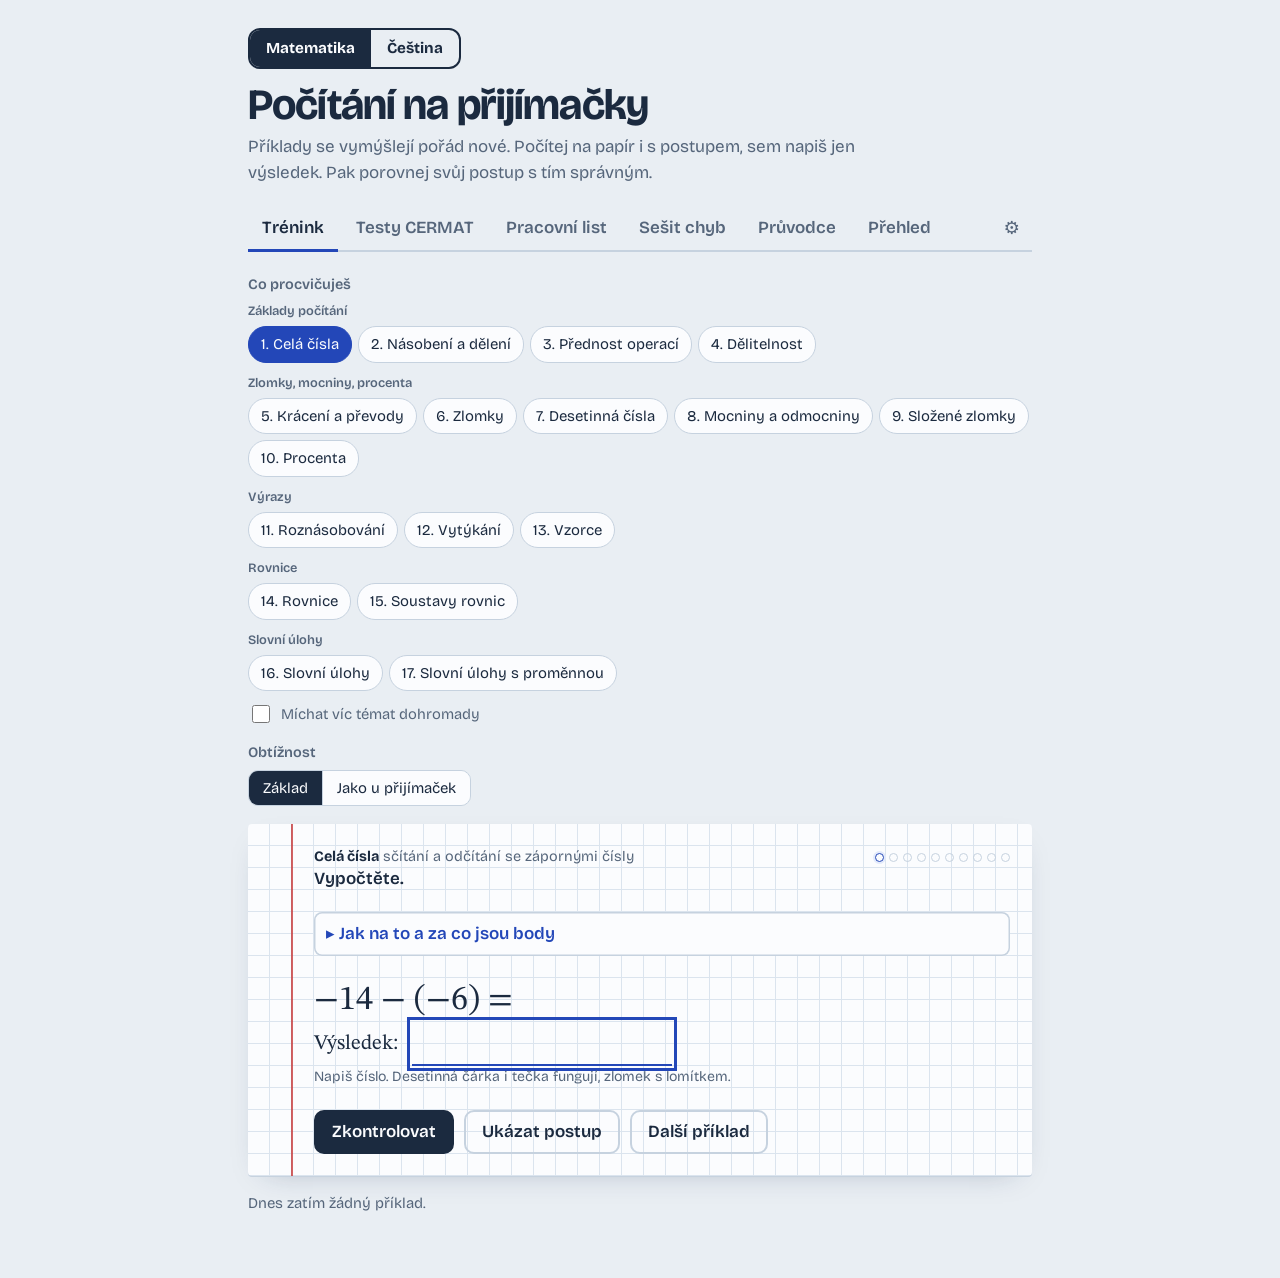
==== app/src/main/assets/index.html @ 53a1b1db "Plynulá čeština a zvětšení obrázků v testech (v1.17) - Textura papíru se kreslí jednou do canvasu (b" ====
<!DOCTYPE html>
<html lang="cs">
<head>
<meta charset="utf-8">
<meta name="viewport" content="width=device-width, initial-scale=1, viewport-fit=cover">
<title>Počítání na přijímačky</title>
<link rel="preconnect" href="https://fonts.googleapis.com">
<link rel="preconnect" href="https://fonts.gstatic.com" crossorigin>
<link href="https://fonts.googleapis.com/css2?family=Bricolage+Grotesque:opsz,wght@12..96,400..700&family=STIX+Two+Text:ital,wght@0,400..600;1,400..600&display=swap" rel="stylesheet">
<style>
:root{
  --surface:#E9EEF3; --paper:#FBFCFE; --grid:#DBE4EE; --ink:#1B2A3F; --muted:#56667B;
  --pen:#2347B8; --pen-soft:#E3EAFB; --red:#C42F2F; --red-soft:#FBE7E5; --green:#1F7A4A; --green-soft:#E1F3E8; --line:#C6D2DF; --hl:#FFE27A;
  --ui:"Bricolage Grotesque",system-ui,-apple-system,"Segoe UI",sans-serif;
  --math:"STIX Two Text","Cambria Math",Cambria,"Times New Roman",serif;
  color-scheme:light;
  box-sizing:border-box; padding-top:env(safe-area-inset-top,0px); padding-bottom:env(safe-area-inset-bottom,0px);
}
@media (prefers-color-scheme:dark){:root:not([data-theme="light"]){
  --surface:#0F151E; --paper:#162030; --grid:#21304A; --ink:#E4EAF3; --muted:#9AA9BC;
  --pen:#93B2FF; --pen-soft:#22345C; --red:#FF8077; --red-soft:#3A2024; --green:#62D297; --green-soft:#17352A; --line:#2D3D57; --hl:#6B5410; color-scheme:dark;}}
:root[data-theme="dark"]{
  --surface:#0F151E; --paper:#162030; --grid:#21304A; --ink:#E4EAF3; --muted:#9AA9BC;
  --pen:#93B2FF; --pen-soft:#22345C; --red:#FF8077; --red-soft:#3A2024; --green:#62D297; --green-soft:#17352A; --line:#2D3D57; --hl:#6B5410; color-scheme:dark;}
*,*::before,*::after{box-sizing:inherit}
html{scroll-padding-top:env(safe-area-inset-top,0px)}
body{margin:0;background:var(--surface);color:var(--ink);font-family:var(--ui);font-size:17px;line-height:1.5}
.wrap{max-width:820px;margin:0 auto;padding:28px 18px 64px}
h1{font-size:clamp(1.9rem,5vw,2.7rem);line-height:1.05;margin:0 0 6px;font-weight:700;letter-spacing:-.02em;font-variation-settings:"opsz" 96}
.lede{margin:0 0 22px;color:var(--muted);max-width:60ch}
nav.tabs{display:flex;gap:4px;flex-wrap:wrap;border-bottom:2px solid var(--line);margin-bottom:22px}
nav.tabs a{padding:8px 14px;text-decoration:none;color:var(--muted);font-weight:600;border-bottom:3px solid transparent;margin-bottom:-2px}
nav.tabs a[aria-current="page"]{color:var(--ink);border-bottom-color:var(--pen)}
nav.tabs a .badge{display:inline-block;min-width:1.4em;padding:0 .35em;margin-left:4px;border-radius:9px;background:var(--red);color:var(--paper);font-size:.78em;text-align:center}
.view[hidden]{display:none}
.lbl{display:block;font-size:.9rem;color:var(--muted);margin:0 0 6px;font-weight:600}
.chips{display:flex;flex-wrap:wrap;gap:6px;margin-bottom:14px}
.chip{font:inherit;font-size:.93rem;padding:6px 12px;border-radius:18px;border:1.5px solid var(--line);background:var(--paper);color:var(--ink);cursor:pointer}
.chip[aria-pressed="true"]{background:var(--pen);border-color:var(--pen);color:var(--paper)}
.seg{display:inline-flex;border:1.5px solid var(--line);border-radius:10px;overflow:hidden;margin-bottom:18px}
.seg button{font:inherit;font-size:.93rem;padding:6px 14px;border:0;background:var(--paper);color:var(--ink);cursor:pointer}
.seg button+button{border-left:1.5px solid var(--line)}
.seg button[aria-pressed="true"]{background:var(--ink);color:var(--paper)}
button:focus-visible,a:focus-visible,input:focus-visible,select:focus-visible{outline:3px solid var(--pen);outline-offset:2px}
nav.tabs .tab-btn{margin-left:auto;padding:8px 12px;border:0;background:none;font:inherit;font-weight:600;font-size:1.15rem;line-height:1;color:var(--muted);cursor:pointer}
nav.tabs .tab-btn:hover,nav.tabs .tab-btn[aria-expanded="true"]{color:var(--ink)}
dialog{border:2px solid var(--line);border-radius:14px;background:var(--paper);color:var(--ink);padding:22px;width:min(92vw,30rem);max-height:min(86vh,44rem);overflow:auto;box-shadow:0 24px 70px -24px rgba(10,25,50,.5)}
dialog::backdrop{background:rgba(8,18,38,.5)}
dialog h2{margin:0 0 10px;font-size:1.3rem}
dialog input{display:block;width:100%;font:inherit;padding:9px 11px;border-radius:9px;border:1.5px solid var(--line);background:var(--paper);color:var(--ink)}

/* the sheet */
.sheet{position:relative;background-color:var(--paper);
  background-image:linear-gradient(var(--grid) 1px,transparent 1px),linear-gradient(90deg,var(--grid) 1px,transparent 1px);
  background-size:22px 22px;background-position:-1px -1px;
  border-radius:4px 4px 4px 4px;box-shadow:0 1px 0 var(--line),0 10px 30px -18px rgba(20,40,80,.35);
  padding:22px 22px 24px 64px}
.sheet::before{content:"";position:absolute;top:0;bottom:0;left:44px;width:2px;background:var(--red);opacity:.75}
.sheet-head{display:flex;justify-content:space-between;gap:10px;flex-wrap:wrap;font-size:.9rem;color:var(--muted);margin-bottom:10px}
.sheet-head b{color:var(--ink)}
.task{margin:0 0 14px;font-weight:600}
.prompt{font-family:var(--math);font-size:clamp(1.55rem,4.6vw,2.15rem);line-height:1.6;margin:0 0 20px;overflow-x:auto;padding:4px 0}
.prompt .txt{font-family:var(--ui);font-size:1.15rem;line-height:1.5;display:block;max-width:56ch}
.prompt .sys,.step .sys{display:inline-block;border-left:2px solid currentColor;padding-left:12px;line-height:1.7}
i{font-style:italic;font-family:var(--math)}
.fr{display:inline-flex;flex-direction:column;vertical-align:middle;text-align:center;margin:0 .1em;font-size:.86em;line-height:1.15}
.fr>span:first-child{border-bottom:1.5px solid currentColor;padding:0 .18em .06em}
.fr>span:last-child{padding:.06em .18em 0}
.fr.big{font-size:1em}.fr.big>span{padding:.15em .3em}
.fr .fr{font-size:.88em}
.ov{border-top:1.5px solid currentColor;padding:0 .08em;margin-left:.04em}
.answer{display:flex;flex-wrap:wrap;align-items:center;gap:10px 14px;margin-bottom:6px}
.answer label{font-family:var(--math);font-size:1.3rem}
.answer input{font-family:var(--math);font-size:1.4rem;color:var(--pen);background:transparent;border:0;border-bottom:2px solid var(--pen);padding:4px 4px;width:min(260px,100%);border-radius:0}
.answer input.short{width:120px}
.btn{font:inherit;font-weight:600;padding:9px 16px;border-radius:10px;border:2px solid var(--ink);background:var(--ink);color:var(--paper);cursor:pointer}
.btn.ghost{background:transparent;color:var(--ink);border-color:var(--line)}
.btn:disabled{opacity:.45;cursor:default}
.ins{display:inline-flex;gap:4px}
.ins button{font-family:var(--math);font-size:1.05rem;min-width:36px;padding:4px 8px;border-radius:8px;border:1.5px solid var(--line);background:var(--paper);color:var(--ink);cursor:pointer}
.hint{font-size:.88rem;color:var(--muted);margin:4px 0 12px}
.fb{min-height:1.6em;margin:6px 0 12px;font-weight:600}
.fb.ok{color:var(--green)}.fb.bad{color:var(--red)}.fb.neutral{color:var(--muted)}
.actions{display:flex;gap:10px;flex-wrap:wrap}
.steps{margin:18px 0 0;padding:16px 18px;background:var(--paper);border:1.5px solid var(--line);border-radius:6px}
.steps h3{margin:0 0 10px;font-size:1rem}
.stp{list-style:none;counter-reset:st;margin:0;padding:0}
.stp li{position:relative;padding-left:1.9em;margin:0 0 12px;font-family:var(--ui)}
.stp li:not(.h){counter-increment:st}
.stp li:not(.h)::before{content:counter(st) ".";position:absolute;left:0;top:0;font-weight:700;color:var(--muted)}
.stp li.h{padding-left:0;margin-top:16px;font-weight:700;color:var(--pen)}
.stp li.h:first-child{margin-top:0}
.say{display:block;font-size:.97rem;line-height:1.5;max-width:64ch}
.m{display:block;font-family:var(--math);font-size:1.16rem;line-height:2;overflow-x:auto;margin-top:2px}
.sep{font-family:var(--ui);font-size:.8em;color:var(--muted);margin:0 .7em}
.steps .result{margin:12px 0 0;font-family:var(--math);font-size:1.15rem}
.steps .result b{color:var(--red);font-family:var(--ui)}
.session{margin:16px 0 0;color:var(--muted);font-size:.93rem}

/* worksheet */
.ws-controls{display:flex;flex-wrap:wrap;gap:12px 20px;align-items:end;margin-bottom:18px}
.ws-controls select{font:inherit;padding:6px 10px;border-radius:8px;border:1.5px solid var(--line);background:var(--paper);color:var(--ink)}
.worksheet{background:var(--paper);color:var(--ink);padding:26px 28px;border-radius:4px;box-shadow:0 1px 0 var(--line)}
.worksheet h2{margin:0 0 4px;font-size:1.4rem}
.worksheet .meta{color:var(--muted);margin:0 0 18px;font-size:.92rem}
.ws-item{padding:10px 0 0;break-inside:avoid}
.ws-item .q{display:flex;gap:10px;align-items:baseline}
.ws-item .n{font-weight:700;min-width:1.6em}
.ws-item .p{font-family:var(--math);font-size:1.35rem;line-height:1.6}
.ws-item .p .txt{font-family:var(--ui);font-size:1.02rem}
.ws-item .t{font-size:.85rem;color:var(--muted)}
.ws-space{height:150px;margin:6px 0 4px 2.2em;background-image:linear-gradient(var(--grid) 1px,transparent 1px),linear-gradient(90deg,var(--grid) 1px,transparent 1px);background-size:18px 18px;border:1px solid var(--grid)}
.solutions{margin-top:30px;border-top:2px dashed var(--line);padding-top:18px}
.solutions .stp{margin:6px 0 0 2.2em}
.solutions .say{font-size:.9rem}.solutions .m{font-size:1.05rem}

/* mistakes + stats */
.mlist{display:grid;gap:12px}
.mitem{background:var(--paper);border:1.5px solid var(--line);border-left:4px solid var(--red);border-radius:6px;padding:12px 14px;display:flex;justify-content:space-between;gap:12px;align-items:center;flex-wrap:wrap}
.mitem .p{font-family:var(--math);font-size:1.25rem;overflow-x:auto}
.mitem .p .txt{font-family:var(--ui);font-size:1rem}
.mitem small{display:block;color:var(--muted);font-size:.84rem}
.empty{background:var(--paper);border:1.5px dashed var(--line);border-radius:6px;padding:22px;color:var(--muted)}
table.stats{width:100%;border-collapse:collapse;background:var(--paper);border-radius:6px;overflow:hidden}
table.stats th,table.stats td{padding:9px 12px;text-align:left;border-bottom:1px solid var(--line);font-size:.95rem}
table.stats th{color:var(--muted);font-weight:600}
.bar{height:8px;background:var(--grid);border-radius:4px;min-width:80px;position:relative;overflow:hidden}
.bar span{position:absolute;inset:0 auto 0 0;background:var(--pen)}
table.stats tr.grp td{font-weight:700;color:var(--pen);padding-top:14px;font-size:.88rem}
table.stats td small{display:block;color:var(--muted);font-size:.8rem;font-weight:400}
.chips .grp{flex-basis:100%;font-size:.8rem;font-weight:600;color:var(--muted);margin-top:4px}
.chips .grp:first-child{margin-top:0}
/* zvýraznění: pravidlo (zvýrazňovač), nové (modře), pozor (červeně); vždy i tučně kvůli tisku */
.hk{font-weight:700;background:linear-gradient(transparent 55%,var(--hl) 55%);padding:0 .08em;-webkit-box-decoration-break:clone;box-decoration-break:clone}
.hn{font-weight:700;color:var(--pen)}
.hx{font-weight:700;color:var(--red)}
@media print{.hk{background:none;text-decoration:underline}}
nav.tabs a .badge[hidden]{display:none}
/* slovní úlohy: možnosti A–E, výběr písmene, podtržení přehlédnuté fráze po chybě */
.prompt .opts{display:block;margin-top:var(--g,22px)}
.prompt .opts>span{display:block}
.mclbl{font-family:var(--math);font-size:1.3rem}
.mcbox{display:inline-flex;gap:8px;flex-wrap:wrap}
.mcbtn{font:inherit;font-weight:700;min-width:44px;height:44px;border-radius:10px;border:2px solid var(--line);background:var(--paper);color:var(--ink);cursor:pointer}
.mcbtn[aria-pressed="true"]{background:var(--pen);border-color:var(--pen);color:var(--paper)}
.sheet>.answer.rows{display:grid;grid-template-columns:auto 1fr;gap:0 12px;align-items:center}
.sheet>.answer.rows input{width:100%}
mark.pod{background:linear-gradient(transparent 55%,var(--hl) 55%);color:inherit;text-decoration:underline;text-decoration-color:var(--red);text-decoration-thickness:2px;text-underline-offset:3px}
/* po správné odpovědi: tlačítko Další příklad zezelená a jemně pulzuje */
.btn.go{background:var(--green);border-color:var(--green);color:var(--paper);animation:go-pulse 1.8s ease-in-out infinite}
@keyframes go-pulse{0%,100%{box-shadow:0 0 0 0 color-mix(in srgb,var(--green) 55%,transparent)}50%{box-shadow:0 0 0 9px color-mix(in srgb,var(--green) 0%,transparent)}}
@media (prefers-reduced-motion:reduce){.btn.go{animation:none}}
/* jemné odměny (bez sérií dní a bodů): učitelská fajfka na okraji, zelená odpověď,
   postup odkrývaný krok za krokem, razítko po sérii, puntíky série, fajfka u zvládnutého tématu */
.tick{position:absolute;left:5px;width:34px;height:32px;color:var(--red);pointer-events:none}
.tick svg{width:100%;height:100%;display:block;overflow:visible}
.tick path{fill:none;stroke:currentColor;stroke-width:3.4;stroke-linecap:round;stroke-linejoin:round;stroke-dasharray:44;stroke-dashoffset:0}
@media (max-width:560px){.tick{left:-2px;width:24px;height:23px}}
.answer input{transition:border-color .3s,color .3s}
.answer.ok input{border-bottom-color:var(--green);color:var(--green)}
.dots{display:inline-flex;gap:5px;align-items:center;vertical-align:middle}
.dots span{width:9px;height:9px;border-radius:50%;border:1.5px solid var(--line);box-sizing:border-box}
.dots span.d{background:var(--pen);border-color:var(--pen)}
.dots span.c{border-color:var(--pen);box-shadow:0 0 0 2px var(--pen-soft)}
.stamp{display:inline-block;vertical-align:middle;margin-left:14px;padding:2px 12px;font-family:var(--ui);border:3px solid currentColor;border-radius:8px;font-weight:800;letter-spacing:.06em;text-transform:uppercase;font-size:1.05rem;line-height:1.6;color:var(--pen);transform:rotate(-8deg);opacity:.85;pointer-events:none}
.stamp.s1{color:var(--green)}
.mast{color:var(--green);font-weight:800}
.chip[aria-pressed="true"] .mast{color:inherit}
@media (prefers-reduced-motion:no-preference){
  .tick.draw path{animation:tickDraw .45s ease-out both}
  @keyframes tickDraw{from{stroke-dashoffset:44}to{stroke-dashoffset:0}}
  .answer.nudge{animation:nudge .35s ease-in-out}
  @keyframes nudge{0%,100%{transform:none}25%{transform:translateX(-4px)}50%{transform:translateX(4px)}75%{transform:translateX(-2px)}}
  .steps.rev .stp>li,.steps.rev .result{animation:stepIn .32s ease-out both}
  @keyframes stepIn{from{opacity:0;transform:translateY(4px)}to{opacity:1;transform:none}}
  .stamp{animation:stampIn .45s .15s ease-out both}
  @keyframes stampIn{0%{opacity:0;transform:scale(1.8) rotate(-8deg)}70%{opacity:.9;transform:scale(.95) rotate(-8deg)}100%{opacity:.85;transform:scale(1) rotate(-8deg)}}
}
@media print{.tick,.stamp{animation:none}}
@media print{.btn.go{animation:none}}
.note{color:var(--muted);font-size:.92rem;max-width:62ch}
details.guide{margin:-4px 0 14px;background:var(--paper);border:1.5px solid var(--line);border-radius:8px}
details.guide>summary{cursor:pointer;padding:8px 12px;font-weight:600;color:var(--pen);list-style:none}
details.guide>summary::-webkit-details-marker{display:none}
details.guide>summary::before{content:"▸ ";}
details.guide[open]>summary::before{content:"▾ ";}
.gbody{padding:2px 14px 12px;font-size:.95rem;line-height:1.5}
.gbody h4{margin:12px 0 4px;font-size:.95rem}
.gbody ol,.gbody ul{margin:0;padding-left:1.3em}.gbody li{margin:2px 0}
.gbody .trap,.fbtip{background:var(--red-soft);border-left:3px solid var(--red);padding:8px 10px;border-radius:4px;margin:8px 0 4px}
.fbtip{font-weight:400;color:var(--ink);font-size:.93rem}
.pts{display:grid;gap:6px}
.pt{border-radius:6px;padding:6px 10px}.pt ul{margin:2px 0 0}
.pt.ok{background:var(--green-soft)}.pt.mid{background:var(--pen-soft)}.pt.bad{background:var(--red-soft)}
.glist details{background:var(--paper);border:1.5px solid var(--line);border-radius:8px;margin-bottom:8px}
.glist summary{cursor:pointer;padding:10px 14px;font-weight:700}
.gen{background:var(--paper);border:1.5px solid var(--pen);border-radius:8px;padding:12px 16px;margin-bottom:14px}
.gen h3{margin:0 0 6px;font-size:1.05rem}.gen ul{margin:0;padding-left:1.2em}.gen li{margin:3px 0}
.ws-trap{margin:4px 0 0 2.2em;font-size:.88rem;color:var(--muted)}
.mixl{display:inline-flex;align-items:center;gap:8px;font-size:.92rem;color:var(--muted);margin:-4px 0 16px;cursor:pointer}
.mixl input{width:18px;height:18px;accent-color:var(--pen)}
.ask{margin-top:14px;padding:16px 18px;background:var(--paper);border:1.5px solid var(--pen);border-radius:6px}
.ask h3{margin:0 0 10px;font-size:1rem}
.quick{display:flex;flex-wrap:wrap;gap:6px;margin-bottom:10px}
.askrow{display:flex;gap:10px;align-items:flex-end}
.askrow textarea{flex:1;font:inherit;padding:8px 10px;border-radius:8px;border:1.5px solid var(--line);background:var(--paper);color:var(--ink);resize:vertical}
.thread{display:grid;gap:8px;margin-bottom:10px}
.msg{padding:9px 12px;border-radius:8px;line-height:1.55;max-width:64ch}
.msg.me{background:var(--pen-soft);justify-self:end}
.msg.ai{background:var(--surface)}
.msg.err{background:var(--red-soft);color:var(--red)}
.summary{text-align:left}
.summary h2{margin:0 0 6px;font-size:1.6rem}
.summary .big{font-family:var(--math);font-size:3rem;line-height:1.1;margin:8px 0 4px;color:var(--pen)}
@media (max-width:560px){
  .wrap{padding:14px 12px 40px}
  h1{font-size:1.45rem;letter-spacing:-.01em}
  .lede{font-size:.92rem;margin:0 0 14px}
  nav.tabs{margin-bottom:14px}nav.tabs a{padding:6px 10px}nav.tabs .tab-btn{padding:6px 10px;font-size:1.05rem}
  .chips{gap:5px;margin-bottom:10px}.chip{padding:4px 10px;font-size:.87rem}
  .mixl{margin:-2px 0 12px;font-size:.88rem}.mixl input{width:16px;height:16px}
  .lbl{font-size:.84rem}
  .seg{margin-bottom:12px}.seg button{padding:5px 10px;font-size:.9rem}
  .sheet{padding:16px 12px 18px 34px}.sheet::before{left:22px}
  .sheet-head{font-size:.82rem}
  .task{margin-bottom:10px}
  .prompt{font-size:clamp(1.3rem,5.5vw,1.7rem);margin-bottom:14px}
  .answer{gap:8px 10px;margin-bottom:4px}.answer input{font-size:1.25rem}.answer input.short{width:104px}
  .hint{font-size:.82rem;margin:2px 0 10px}
  .fb{margin:4px 0 10px}
  .btn{padding:8px 13px}
  .actions{gap:8px}
  .steps{margin:12px 0 0;padding:12px}.stp li{margin-bottom:8px}
  .ask{margin-top:10px;padding:10px 12px}
  .ask h3{margin:0 0 6px;font-size:.95rem}
  .quick{gap:5px;margin-bottom:8px}.quick .chip{padding:4px 10px;font-size:.84rem}
  .askrow{gap:8px}.askrow textarea{padding:7px 9px}
  .thread{gap:6px;margin-bottom:8px}
  .msg{padding:8px 10px;font-size:.95rem;max-width:none}.msg.me{max-width:92%}
  .session{margin:12px 0 0;font-size:.88rem}
  table.stats th,table.stats td{padding:6px 8px;font-size:.86rem}
  .bar{min-width:44px}
  .worksheet{padding:18px}
}
@media (max-width:400px){
  table.stats th,table.stats td{padding:5px 6px;font-size:.8rem}
  .bar{min-width:36px}
}
/* zarovnání na čtverečky: řádky textu jsou násobky --g, mezery pod bloky dorovná gridSnap() */
.sheet{--g:22px;line-height:var(--g);padding:var(--g) var(--g) var(--g) calc(3 * var(--g))}
.sheet::before{left:calc(2 * var(--g) - 1px)}
.sheet>*{margin-top:0}
.sheet>.sheet-head{line-height:var(--g);margin-bottom:0}
.sheet>.task{line-height:var(--g);margin-bottom:11px}
.sheet>details.guide{margin:0 0 11px;border:0;box-shadow:inset 0 0 0 1.5px var(--line);line-height:1.5}
.sheet>details.guide>summary{padding:11px 12px;line-height:var(--g)}
.sheet>.prompt{line-height:calc(2 * var(--g));padding:0;margin-bottom:0}
.sheet>.prompt .txt{line-height:var(--g)}
.sheet>.prompt .sys{line-height:calc(2 * var(--g))}
.sheet>.answer{gap:0 14px;margin-bottom:0;min-height:calc(2 * var(--g))}
.sheet>.answer label{line-height:calc(2 * var(--g))}
.sheet>.answer input{height:calc(2 * var(--g));padding:0 4px;line-height:normal}
.sheet>.hint{line-height:var(--g);margin:0}
.sheet>.fb{line-height:var(--g);min-height:var(--g);margin:0}
.sheet .btn{padding:9px 16px;line-height:var(--g)}
.sheet>.actions{margin-bottom:0}
.sheet>.steps,.sheet>.ask{line-height:1.5;margin-bottom:0}
.sheet.summary h2{line-height:calc(2 * var(--g));margin-bottom:0}
.sheet.summary .big{line-height:calc(3 * var(--g));margin:0}
.sheet.summary p{margin:0 0 var(--g)}
@media (max-width:560px){
  .sheet{padding:var(--g) 11px var(--g) calc(2 * var(--g))}
  .sheet::before{left:calc(var(--g) - 1px)}
  .sheet .btn{padding:9px 13px}
}
@media (prefers-reduced-motion:no-preference){.fb.ok{animation:pop .25s ease-out}@keyframes pop{from{transform:translateY(3px);opacity:0}to{transform:none;opacity:1}}}
@media print{
  body{background:#fff;color:#000;font-size:12pt}
  :root{--paper:#fff;--ink:#000;--muted:#444;--grid:#d5dde6;--line:#bbb}
  .no-print,nav.tabs,h1,.lede,.view:not(#v-list){display:none!important}
  .wrap{max-width:none;padding:0}
  .worksheet{box-shadow:none;padding:0}
  .solutions{break-before:page;border-top:0}
}

/* ===== předměty: přepínač a části jen pro jeden předmět ===== */
.subj{display:inline-flex;border:2px solid var(--ink);border-radius:12px;overflow:hidden;margin:0 0 14px}
.subj button{font:inherit;font-weight:700;font-size:.95rem;padding:7px 16px;border:0;background:transparent;color:var(--ink);cursor:pointer}
.subj button[aria-pressed="true"]{background:var(--ink);color:var(--paper)}
:root[data-subject="cj"] [data-only="mat"],:root:not([data-subject="cj"]) [data-only="cj"]{display:none!important}
/* ===== čeština: zažloutlý, na okrajích ohořelý papír s linkami ===== */
:root[data-subject="cj"]{
  --surface:#E4D6B6; --paper:#F1E1B8; --grid:transparent; --ink:#33240F; --muted:#6A5434;
  --pen:#8E3B12; --pen-soft:#F2D9B4; --red:#A8321E; --red-soft:#F3D4C2; --green:#3F6B1E; --green-soft:#E1E7BF;
  --line:#C9B183; --hl:#EDBB48; --rule:rgba(112,78,34,.22); --burn:rgba(104,46,6,.55); --burn-soft:rgba(140,82,24,.28);
  color-scheme:light}
@media (prefers-color-scheme:dark){:root[data-subject="cj"]:not([data-theme="light"]){
  --surface:#15100A; --paper:#2A2014; --ink:#EEDFC1; --muted:#B9A47F; --pen:#F2A65E; --pen-soft:#4A3015;
  --red:#FF8C6E; --red-soft:#40211A; --green:#A8D27A; --green-soft:#26331A; --line:#4D3C25; --hl:#7A5312;
  --rule:rgba(238,210,160,.10); --burn:rgba(0,0,0,.70); --burn-soft:rgba(0,0,0,.40); color-scheme:dark}}
:root[data-subject="cj"][data-theme="dark"]{
  --surface:#15100A; --paper:#2A2014; --ink:#EEDFC1; --muted:#B9A47F; --pen:#F2A65E; --pen-soft:#4A3015;
  --red:#FF8C6E; --red-soft:#40211A; --green:#A8D27A; --green-soft:#26331A; --line:#4D3C25; --hl:#7A5312;
  --rule:rgba(238,210,160,.10); --burn:rgba(0,0,0,.70); --burn-soft:rgba(0,0,0,.40); color-scheme:dark}
:root[data-subject="cj"] body{background:radial-gradient(120% 80% at 50% 0%,transparent 40%,rgba(80,50,15,.18) 100%),var(--surface)}
/* --g = výška linky; gridSnap podle ní zarovnává bloky listu */
:root[data-subject="cj"] .sheet{--g:30px;
  background-color:var(--paper);
  background-image:
    radial-gradient(ellipse 75% 70% at 50% 45%,transparent 58%,var(--burn-soft) 86%,var(--burn) 100%),
    /* skvrny a zrnitost: bitmapy z canvasu (paperTexture), SVG feTurbulence byl na telefonu pomalý */
    var(--paper-stains,none),
    var(--paper-grain,none),
    repeating-linear-gradient(transparent 0 calc(var(--g) - 1px),var(--rule) calc(var(--g) - 1px) var(--g));
  background-size:auto,600px 600px,128px 128px,auto;background-position:0 0,0 0,0 0,0 0;
  border-radius:3px 7px 4px 8px / 7px 3px 8px 4px;
  box-shadow:inset 0 0 0 1px rgba(110,60,15,.25),inset 0 0 22px var(--burn-soft),0 1px 0 var(--line),0 14px 34px -18px rgba(60,30,0,.65)}
:root[data-subject="cj"] .sheet::before{opacity:.45}
/* čeština: kroky vysvětlení mají vlastní písmena A) až D), čísla by se zdvojila */
:root[data-subject="cj"] .stp li:not(.h){padding-left:0}
:root[data-subject="cj"] .stp li:not(.h)::before{content:none}
.mitem .p .txt.cj .opts>span{display:block;margin-bottom:2px}
.prompt .txt.cj{font-family:var(--math);font-size:1.15rem;line-height:1.55}
.prompt .txt.cj .opts{margin-top:0}
.prompt .txt.cj .opts>span{padding-left:1.7em;text-indent:-1.7em;margin-bottom:8px}
.prompt .txt.cj .opts b{font-family:var(--ui);color:var(--pen)}
:root[data-subject="cj"] .steps{background:color-mix(in srgb,var(--paper) 70%,#fff 30%)}
:root[data-subject="cj"][data-theme="dark"] .steps{background:color-mix(in srgb,var(--paper) 85%,#000 15%)}
@media (prefers-color-scheme:dark){:root[data-subject="cj"]:not([data-theme="light"]) .steps{background:color-mix(in srgb,var(--paper) 85%,#000 15%)}}

/* ===== Testy CERMAT (data nahraná do telefonu) ===== */
.cm-tests{display:grid;gap:10px;margin:14px 0}
.cm-test{text-align:left;font:inherit;padding:12px 14px;border:1.5px solid var(--line);border-radius:10px;background:var(--paper);color:var(--ink);cursor:pointer;display:flex;justify-content:space-between;align-items:baseline;gap:4px 12px;flex-wrap:wrap}
.cm-test small{color:var(--muted)}
.cm-img{display:block;max-width:100%;height:auto;margin:8px 0;border-radius:4px;background:#fff}
.cm-h{font-weight:700;margin:8px 0 4px}.cm-n{color:var(--muted);font-style:italic;margin:4px 0}.cm-t{margin:6px 0}
.cm-opt{margin:4px 0}
.cm-task{margin:14px 0;padding-top:12px;border-top:1px dashed var(--line)}.cm-task:first-child{border-top:0;padding-top:0}
.cm-num{font-weight:800;color:var(--pen);margin-right:6px}
.cm-ans{margin:10px 0;display:flex;flex-direction:column;align-items:flex-start;gap:8px}
.cm-row{display:flex;flex-wrap:wrap;align-items:center;gap:6px}
.cm-row input,.cm-row select,.cm-order select{font:inherit;padding:6px 8px;border:1.5px solid var(--line);border-radius:8px;background:var(--paper);color:var(--ink)}
.cm-row input{width:min(16em,100%)}
.cm-order{display:flex;flex-wrap:wrap;gap:8px 14px}
.cm-sol{margin:8px 0;padding:8px 10px;border-radius:8px;background:var(--pen-soft)}
.cm-task.ok .cm-sol{background:var(--green-soft)}.cm-task.bad .cm-sol{background:var(--red-soft)}
.cm-sol .yes{color:var(--green);font-weight:700}.cm-sol .no{color:var(--red);font-weight:700}.cm-sol .var{color:var(--muted);font-size:.9em}
.cm-lv{margin:4px 0 10px}
.cm-self{display:flex;gap:8px;align-items:center;flex-wrap:wrap;margin-top:8px}
.cm-why summary,.cm-adb summary{cursor:pointer;color:var(--pen);font-weight:600}
.cm-prog{margin:12px 0;display:grid;gap:6px}.cm-prog progress{width:100%;height:14px;accent-color:var(--pen)}
.cm-adb pre{white-space:pre-wrap;word-break:break-all;font-size:.85rem;background:var(--paper);padding:8px;border-radius:6px}
.empty ol{margin:8px 0 0;padding-left:1.3em}

/* ===== zvětšený obrázek přes celou obrazovku ===== */
.cm-img{cursor:zoom-in}
body.zoomed{overflow:hidden}
.zoom{position:fixed;inset:0;z-index:50;background:#111}
.zoom[hidden]{display:none}
.zoom-stage{position:absolute;inset:0;overflow:hidden;touch-action:none}
.zoom-stage img{position:absolute;left:0;top:0;width:100%;height:auto;max-width:none;transform-origin:0 0;background:#fff;user-select:none;-webkit-user-select:none;-webkit-user-drag:none}
.zoom-x{position:absolute;top:12px;right:12px;z-index:2;width:48px;height:48px;border-radius:50%;border:0;background:rgba(255,255,255,.92);color:#111;font-size:22px;line-height:48px;cursor:pointer;box-shadow:0 2px 10px rgba(0,0,0,.4)}
.zoom-hint{position:absolute;left:0;right:0;bottom:12px;margin:0;padding:0 16px;text-align:center;color:#ddd;font-size:.85rem;pointer-events:none;transition:opacity .4s}
.zoom.used .zoom-hint{opacity:0}
</style>
</head>
<body>
<div class="wrap">
  <div class="subj no-print" id="subjSeg" role="group" aria-label="Předmět"><button type="button" data-subj="mat">Matematika</button><button type="button" data-subj="cj">Čeština</button></div>
  <h1><span data-only="mat">Počítání na přijímačky</span><span data-only="cj">Čeština na přijímačky</span></h1>
  <p class="lede"><span data-only="mat">Příklady se vymýšlejí pořád nové. Počítej na papír i s postupem, sem napiš jen výsledek. Pak porovnej svůj postup s tím správným.</span><span data-only="cj">Pravopis a jazyk ve stylu přijímaček. Každou větu si přečti celou, vyber odpověď a pak si projdi vysvětlení.</span></p>
  <nav class="tabs no-print" aria-label="Části">
    <a href="#trenink" data-view="trenink">Trénink</a>
    <a href="#cermat" data-view="cermat">Testy CERMAT</a>
    <a href="#list" data-view="list" data-only="mat">Pracovní list</a>
    <a href="#chyby" data-view="chyby">Sešit chyb<span class="badge" id="mbadge" hidden></span></a>
    <a href="#pruvodce" data-view="pruvodce">Průvodce</a>
    <a href="#prehled" data-view="prehled">Přehled</a>
    <button class="tab-btn" id="settingsBtn" type="button" aria-haspopup="dialog" aria-label="Nastavení vysvětlování">⚙</button>
  </nav>

  <dialog id="aiDialog" class="no-print" aria-labelledby="aiDlgTitle">
    <h2 id="aiDlgTitle">Vysvětlování přes AI</h2>
    <p class="note">Klíč si opatři na <a href="https://openrouter.ai/keys" target="_blank" rel="noopener">openrouter.ai/keys</a> a nastav mu kreditní limit. Uloží se jen do tohoto zařízení (localStorage), do aplikace ani do GitHubu se nedostane. Bez klíče se tlačítko „Zeptej se“ nezobrazí.</p>
    <label class="lbl" for="aiKey">API klíč</label>
    <input type="password" id="aiKey" placeholder="sk-or-v1-…" autocomplete="off" autocapitalize="off" spellcheck="false">
    <label class="lbl" for="aiModel" style="margin-top:12px">Model</label>
    <input type="text" id="aiModel" list="aiModels" placeholder="google/gemini-3.8-flash" autocomplete="off" autocapitalize="off" spellcheck="false">
    <datalist id="aiModels">
      <option value="google/gemini-3.8-flash"></option>
      <option value="google/gemini-3.8-pro"></option>
      <option value="google/gemini-2.5-pro"></option>
      <option value="openai/gpt-4o-mini"></option>
      <option value="anthropic/claude-3.5-haiku"></option>
    </datalist>
    <p class="note">Slug modelu najdeš v katalogu na <a href="https://openrouter.ai/models" target="_blank" rel="noopener">openrouter.ai/models</a>.</p>
    <div class="actions" style="margin-top:16px">
      <button class="btn ghost" id="aiCancel" type="button">Zrušit</button>
      <button class="btn" id="aiSave" type="button">Uložit</button>
    </div>
  </dialog>

  <section class="view" id="v-trenink">
    <span class="lbl">Co procvičuješ</span>
    <div class="chips" id="topicChips" role="group" aria-label="Témata"></div>
    <label class="mixl"><input type="checkbox" id="mixToggle"> Míchat víc témat dohromady</label>
    <span class="lbl">Obtížnost</span>
    <div class="seg" id="levelSeg" role="group" aria-label="Obtížnost">
      <button data-level="1">Základ</button><button data-level="2">Jako u přijímaček</button>
    </div>
    <article class="sheet" id="sheet">
      <span class="tick" id="tick" aria-hidden="true" hidden><svg viewBox="0 0 30 28"><path d="M4 15 L11.5 22.5 L26 5"/></svg></span>
      <div class="sheet-head"><span><b id="tName"></b> <span id="tRef"></span></span><span id="tSrc"></span></div>
      <p class="task" id="task"></p>
      <details class="guide" id="guide"><summary>Jak na to a za co jsou body</summary><div class="gbody" id="guideBody"></div></details>
      <div class="prompt" id="prompt"></div>
      <div class="answer" id="answer"></div>
      <p class="hint" id="hint"></p>
      <div class="fb" id="fb" aria-live="polite"></div>
      <div class="actions">
        <button class="btn" id="checkBtn">Zkontrolovat</button>
        <button class="btn ghost" id="showBtn">Ukázat postup</button>
        <button class="btn ghost" id="nextBtn">Další příklad</button>
      </div>
      <div class="steps" id="steps" hidden></div>
      <div class="ask" id="ask" hidden>
        <h3>Zeptej se, čemu nerozumíš</h3>
        <div class="quick" id="quick"></div>
        <div class="thread" id="thread" aria-live="polite"></div>
        <div class="askrow"><textarea id="askIn" rows="2" placeholder="Třeba: proč se tady obrací zlomek?"></textarea><button class="btn" id="askBtn" type="button">Zeptat se</button></div>
      </div>
    </article>
    <div class="sheet summary" id="summary" hidden></div>
    <p class="session" id="session"></p>
  </section>

  <section class="view" id="v-cermat" hidden>
    <div id="cmList"></div>
    <article class="sheet cm-sheet" id="cmSheet" hidden></article>
  </section>

  <section class="view" id="v-list" hidden>
    <div class="no-print">
      <p class="note">Vytiskni si list s příklady. Řešení je na samostatné stránce, takže ho můžeš odtrhnout a kontrolovat až potom.</p>
      <span class="lbl">Témata</span>
      <div class="chips" id="wsChips" role="group" aria-label="Témata pracovního listu"></div>
      <div class="ws-controls">
        <div><span class="lbl">Obtížnost</span><div class="seg" id="wsLevel" role="group" aria-label="Obtížnost listu" style="margin:0"><button data-level="1">Základ</button><button data-level="2">Jako u přijímaček</button></div></div>
        <div><label class="lbl" for="wsCount">Počet příkladů</label><select id="wsCount"><option>6</option><option selected>8</option><option>10</option><option>12</option></select></div>
        <button class="btn" id="wsMake">Vytvořit list</button>
        <button class="btn ghost" id="wsPrint" disabled>Vytisknout</button>
      </div>
      <p class="note" id="wsPrintNote" hidden>Pokud se tisk neotevře, otevři aplikaci na celou stránku a dej Ctrl+P (na Macu Cmd+P).</p>
    </div>
    <div id="wsOut"></div>
  </section>

  <section class="view" id="v-chyby" hidden>
    <p class="note"><span data-only="mat">Sem se samy ukládají příklady, které napoprvé nevyšly. Když je později spočítáš správně napoprvé, ze sešitu zmizí.</span><span data-only="cj">Sem se samy ukládají úlohy, které napoprvé nevyšly. Když je později vyřešíš správně napoprvé, ze sešitu zmizí.</span></p>
    <div id="mlist" class="mlist"></div>
  </section>

  <section class="view" id="v-pruvodce" hidden>
    <div id="pruvodceOut"></div>
  </section>

  <section class="view" id="v-prehled" hidden>
    <p class="note">Úspěšnost počítá jen první pokus u každého příkladu, stejně jako u přijímaček.</p>
    <div id="statsOut"></div>
    <p style="margin-top:18px"><button class="btn ghost" id="resetBtn">Smazat statistiky a sešit chyb</button></p>
  </section>
</div>
<script>
/* ===== Nastavení vysvětlování přes OpenRouter =====
   Klíč NIKDY nedávej do veřejně sdílené verze stránky.
   Prázdný klíč = tlačítko „Zeptej se“ se nezobrazí. */
window.AI_CONFIG = {
  apiKey: '',                       // sk-or-v1-...
  model:  '',                       // slug modelu z openrouter.ai/models
  url:    'https://openrouter.ai/api/v1/chat/completions'
};
// V Android aplikaci se klíč a model načtou z local.properties přes most AndroidCfg.
try{ if(window.AndroidCfg){ const k=AndroidCfg.key(), m=AndroidCfg.model(); if(k) AI_CONFIG.apiKey=k; if(m) AI_CONFIG.model=m; } }catch(e){}
</script>
<script>
'use strict';
// ================= utility =================
const MINUS = '\u2212';
const gcd=(a,b)=>{a=Math.abs(a);b=Math.abs(b);while(b){const t=a%b;a=b;b=t}return a};
const lcm=(a,b)=>Math.abs(a*b)/gcd(a,b);
const ri=(a,b)=>a+Math.floor(Math.random()*(b-a+1));
const pick=a=>a[Math.floor(Math.random()*a.length)];
const riNZ=(a,b)=>{let v;do{v=ri(a,b)}while(v===0);return v};
const sgnR=()=>Math.random()<0.5?-1:1;

function Fr(n,d){ if(d===undefined)d=1; if(d===0)throw new Error('Dělení nulou.'); if(d<0){n=-n;d=-d} const g=gcd(n,d)||1; n=n/g; if(n===0)n=0; return {n:n,d:d/g} }
const F={
  add:(a,b)=>Fr(a.n*b.d+b.n*a.d,a.d*b.d),
  sub:(a,b)=>Fr(a.n*b.d-b.n*a.d,a.d*b.d),
  mul:(a,b)=>Fr(a.n*b.n,a.d*b.d),
  div:(a,b)=>{if(b.n===0)throw new Error('Dělení nulou.');return Fr(a.n*b.d,a.d*b.n)},
  neg:a=>Fr(-a.n,a.d),
  eq:(a,b)=>a.n===b.n&&a.d===b.d,
  isZero:a=>a.n===0,
  isInt:a=>a.d===1,
  abs:a=>Fr(Math.abs(a.n),a.d),
  pow:(a,k)=>{let r=Fr(1);for(let i=0;i<k;i++)r=F.mul(r,a);return r},
  dec:s=>{s=String(s).replace(',','.');let neg=false;if(s[0]==='-'){neg=true;s=s.slice(1)}const p=s.split('.');const f=p[1]||'';const n=parseInt((p[0]||'0')+f,10);return Fr(neg?-n:n,Math.pow(10,f.length))}
};

// ================= display =================
const V=v=>`<i>${v}</i>`;
const intH=n=>(n<0?MINUS:'')+Math.abs(n);
const frBox=(t,b)=>`<span class="fr"><span>${t}</span><span>${b}</span></span>`;
function fracH(f){ if(f.d===1) return intH(f.n); return (f.n<0?MINUS:'')+frBox(Math.abs(f.n),f.d) }
const fracHp=f=>f.n<0?`(${fracH(f)})`:fracH(f);
function rawH(n,d){ if(d===1) return intH(n); return (n<0?MINUS:'')+frBox(Math.abs(n),d) }
function decStr(f){
  let k=0; while(k<9 && Math.pow(10,k)%f.d!==0) k++;
  if(Math.pow(10,k)%f.d!==0) return null;
  const sc=f.n*(Math.pow(10,k)/f.d); const neg=sc<0; let s=String(Math.abs(sc));
  if(k>0){ s=s.padStart(k+1,'0'); s=s.slice(0,-k)+','+s.slice(-k); s=s.replace(/0+$/,'').replace(/,$/,'') }
  return (neg?MINUS:'')+s;
}
const decHp=f=>f.n<0?`(${decStr(f)})`:decStr(f);
const opS=op=>op==='+'?' + ':' '+MINUS+' ';
const frP=f=>f.d===1?(f.n<0?`(${f.n})`:`${f.n}`):`(${f.n}/${f.d})`;
const frSol=f=>f.d===1?`${f.n}`:`${f.n}/${f.d}`;
const decP=f=>{const s=decStr(f).replace(MINUS,'-').replace(',','.');return f.n<0?`(${s})`:s};
const decSol=f=>decStr(f).replace(MINUS,'-');
function numSol(f){ const s=decStr(f); return s!==null? s.replace(MINUS,'-') : frSol(f) }
function numH(f){ const s=decStr(f); return s!==null? s : fracH(f) }
const numHp=f=>f.n<0?`(${numH(f)})`:numH(f);

// ================= polynomials (array index = degree) =================
const P={
  norm:p=>{const r=p.map(x=>typeof x==='number'?Fr(x):x);while(r.length>1&&F.isZero(r[r.length-1]))r.pop();if(!r.length)r.push(Fr(0));return r},
  add:(a,b)=>{const n=Math.max(a.length,b.length),r=[];for(let i=0;i<n;i++)r.push(F.add(a[i]||Fr(0),b[i]||Fr(0)));return P.norm(r)},
  neg:a=>a.map(F.neg),
  sub:(a,b)=>P.add(a,P.neg(b)),
  mul:(a,b)=>{const r=[];for(let i=0;i<a.length+b.length-1;i++)r.push(Fr(0));a.forEach((x,i)=>b.forEach((y,j)=>{r[i+j]=F.add(r[i+j],F.mul(x,y))}));return P.norm(r)},
  eq:(a,b)=>{a=P.norm(a);b=P.norm(b);return a.length===b.length&&a.every((x,i)=>F.eq(x,b[i]))},
  nz:a=>P.norm(a).filter(c=>!F.isZero(c)).length
};
function monoBody(a,k,v,dec){ const one=a.n===1&&a.d===1; const cs=(k>0&&one)?'':(dec?decStr(a):fracH(a)); const vs=k===0?'':V(v)+(k===1?'':(k===2?'²':(k===3?'³':'<sup>'+k+'</sup>'))); return cs+vs }
// list of {c:Fr,k}
function termsH(list,v,dec){ const t=list.filter(x=>!F.isZero(x.c)); if(!t.length) return '0';
  return t.map((x,i)=>{const neg=x.c.n<0;const body=monoBody(F.abs(x.c),x.k,v,dec);return i===0?(neg?MINUS:'')+body:(neg?' '+MINUS+' ':' + ')+body}).join('') }
function polyTerms(p){ p=P.norm(p); const l=[]; for(let k=p.length-1;k>=0;k--) if(!F.isZero(p[k])) l.push({c:p[k],k}); return l }
const polyH=(p,v,dec)=>termsH(polyTerms(p),v,dec);
function polyPlain(p,v){ const l=polyTerms(p); if(!l.length) return '0'; return l.map(t=>{const cs=t.c.d===1?`${t.c.n}`:`(${t.c.n}/${t.c.d})`;return t.k===0?cs:`${cs}*${v}${t.k>1?'^'+t.k:''}`}).join('+').replace(/\+-/g,'-') }
function polySol(p,v){ const l=polyTerms(p); if(!l.length) return '0'; return l.map((t,i)=>{const a=Math.abs(t.c.n),dd=t.c.d; const cs=dd!==1?`${a}/${dd}`:((t.k>0&&a===1)?'':String(a)); const s=t.c.n<0?'-':(i?'+':''); return s+cs+(t.k===0?'':v+(t.k>1?'^'+t.k:''))}).join('') }
const T=(c,k)=>({c:typeof c==='number'?Fr(c):c,k});
const sumT=list=>{let p=[Fr(0)];list.forEach(t=>{const q=[];for(let i=0;i<t.k;i++)q.push(Fr(0));q.push(t.c);p=P.add(p,q)});return p};
const prodT=(A,B)=>{const o=[];A.forEach(a=>B.forEach(b=>o.push(T(F.mul(a.c,b.c),a.k+b.k))));return o};
const lin=(a,b)=>[T(a,1),T(b,0)]; // a·v + b (written order)
const mono=(c,v)=>termsH([T(c,1)],v); // c·v
const monoD=(c,v)=>termsH([T(c,1)],v,true);

// ================= parser =================
function tokenize(s){
  s=String(s).replace(/[\u2212\u2013\u2014]/g,'-').replace(/[·×⋅]/g,'*').replace(/÷/g,':');
  const toks=[];let i=0;
  while(i<s.length){const ch=s[i];
    if(/\s/.test(ch)){i++;continue}
    if(/[0-9]/.test(ch)){let j=i;while(j<s.length&&/[0-9]/.test(s[j]))j++;if((s[j]===','||s[j]==='.')&&/[0-9]/.test(s[j+1]||'')){j++;while(j<s.length&&/[0-9]/.test(s[j]))j++}toks.push({t:'num',v:F.dec(s.slice(i,j))});i=j;continue}
    if(/[a-zA-Z]/.test(ch)){toks.push({t:'var',v:ch.toLowerCase()});i++;continue}
    if(ch==='²'){toks.push({t:'sup',v:2});i++;continue}
    if(ch==='³'){toks.push({t:'sup',v:3});i++;continue}
    if('+-*/:^()√'.includes(ch)){toks.push({t:ch});i++;continue}
    throw new Error('Tomuhle znaku nerozumím: „'+ch+'“.');
  }
  return toks;
}
function parse(s){
  const toks=tokenize(s);let pos=0;
  const peek=()=>toks[pos],next=()=>toks[pos++];
  function expr(){let n=term();while(peek()&&(peek().t==='+'||peek().t==='-')){const op=next().t;n={t:op==='+'?'add':'sub',a:n,b:term()}}return n}
  function term(){let n=unary();for(;;){const p=peek();if(!p)break;
    if(p.t==='*'){next();n={t:'mul',a:n,b:unary()}}
    else if(p.t==='/'||p.t===':'){next();n={t:'div',a:n,b:unary()}}
    else if(p.t==='num'||p.t==='var'||p.t==='('||p.t==='√'){n={t:'mul',a:n,b:power()}}
    else break}return n}
  function unary(){const p=peek();if(p&&p.t==='-'){next();return{t:'neg',a:unary()}}if(p&&p.t==='+'){next();return unary()}return power()}
  function power(){let b=atom();for(;;){const p=peek();
    if(p&&p.t==='^'){next();const e=next();if(!e||e.t!=='num'||e.v.d!==1||e.v.n<0||e.v.n>6)throw new Error('Mocninu napiš jako ^2 nebo ².');b={t:'pow',a:b,e:e.v.n}}
    else if(p&&p.t==='sup'){next();b={t:'pow',a:b,e:p.v}}
    else break}return b}
  function atom(){const p=next();if(!p)throw new Error('Výraz nečekaně končí.');
    if(p.t==='num')return{t:'num',v:p.v};
    if(p.t==='var')return{t:'var',v:p.v};
    if(p.t==='('){const e=expr();const c=next();if(!c||c.t!==')')throw new Error('Chybí zavírací závorka.');return{t:'par',a:e}}
    if(p.t==='√')return{t:'sqrt',a:atom()};
    if(p.t===')')throw new Error('Přebývá zavírací závorka.');
    throw new Error('Na tomhle místě nečekám „'+p.t+'“.')}
  if(!toks.length)throw new Error('Napiš výsledek.');
  const r=expr();if(pos<toks.length)throw new Error(toks[pos].t===')'?'Přebývá zavírací závorka.':'Zápisu nerozumím, zkontroluj ho.');return r;
}
function isqrt(n){if(n<0)return null;const r=Math.round(Math.sqrt(n));return r*r===n?r:null}
function evalAst(n,ctx){
  switch(n.t){
    case 'num':return[n.v];
    case 'var':ctx.vars.add(n.v);return[Fr(0),Fr(1)];
    case 'add':return P.add(evalAst(n.a,ctx),evalAst(n.b,ctx));
    case 'sub':return P.sub(evalAst(n.a,ctx),evalAst(n.b,ctx));
    case 'mul':return P.mul(evalAst(n.a,ctx),evalAst(n.b,ctx));
    case 'neg':return P.neg(evalAst(n.a,ctx));
    case 'par':return evalAst(n.a,ctx);
    case 'div':{const d=P.norm(evalAst(n.b,ctx));if(d.length>1)throw new Error('Dělit tu jde jen číslem.');if(F.isZero(d[0]))throw new Error('Dělení nulou.');return evalAst(n.a,ctx).map(c=>F.div(c,d[0]))}
    case 'pow':{const b=evalAst(n.a,ctx);let r=[Fr(1)];for(let i=0;i<n.e;i++)r=P.mul(r,b);return r}
    case 'sqrt':{const v=P.norm(evalAst(n.a,ctx));if(v.length>1)throw new Error('Odmocninu napiš jako číslo.');const a=isqrt(v[0].n),b=isqrt(v[0].d);if(a===null||b===null)throw new Error('Tuhle odmocninu neumím, napiš výsledek jako číslo.');return[Fr(a,b)]}
  }
  throw new Error('Zápisu nerozumím.');
}
function analyze(s){const ast=parse(s);const ctx={vars:new Set()};const poly=evalAst(ast,ctx);return{ast,poly:P.norm(poly),vars:[...ctx.vars]}}
function countTerms(n){if(n.t==='add'||n.t==='sub')return countTerms(n.a)+countTerms(n.b);if(n.t==='neg')return countTerms(n.a);return 1}
function factorsOf(n){
  if(n.t==='mul')return factorsOf(n.a).concat(factorsOf(n.b));
  if(n.t==='pow'){const f=factorsOf(n.a);let r=[];for(let i=0;i<n.e;i++)r=r.concat(f);return r}
  if(n.t==='neg')return[{t:'num',v:Fr(-1)}].concat(factorsOf(n.a));
  if(n.t==='par'){const i=n.a;if(i.t==='mul'||i.t==='pow'||i.t==='neg'||i.t==='par')return factorsOf(i);return[n]}
  return[n];
}

// ================= checking =================
const normIn=s=>String(s==null?'':s).trim().replace(/[\u2212\u2013\u2014]/g,'-');
function checkNumber(raw,ans,opts){
  opts=opts||{};
  let s=normIn(raw).replace(/\s+/g,'');
  if(opts.unit) s=s.replace(/(%|kč|kc|korun|let|lidí|žáků|km|cm|m)$/i,'');
  if(!s) return{format:true,msg:'Napiš výsledek.'};
  if(!/^-?\d+([.,]\d+)?(\/-?\d+)?$/.test(s)) return{format:true,msg:'Sem napiš jen výsledné číslo, třeba −7/8 nebo 2,5.'};
  let r;try{r=analyze(s)}catch(e){return{format:true,msg:e.message}}
  if(!F.eq(r.poly[0],ans)) return{ok:false,msg:'Výsledek nesedí.'};
  if(opts.decimal&&s.includes('/')) return{ok:false,near:true,msg:'Hodnota sedí, ale výsledek zapiš desetinným číslem.'};
  if(opts.fraction){
    if(/[.,]/.test(s)) return{ok:false,near:true,msg:'Hodnota sedí, ale výsledek zapiš zlomkem.'};
    const m=s.match(/^-?(\d+)\/-?(\d+)$/);
    if(m&&gcd(+m[1],+m[2])>1&&+m[2]!==1) return{ok:false,near:true,msg:'Hodnota sedí, ale zlomek jde ještě zkrátit. U přijímaček chtějí základní tvar.'};
  }
  return{ok:true};
}
function checkPoly(raw,prob){
  const s=normIn(raw);if(!s)return{format:true,msg:'Napiš výsledek.'};
  let r;try{r=analyze(s)}catch(e){return{format:true,msg:e.message}}
  const bad=r.vars.filter(x=>x!==prob.v);if(bad.length)return{format:true,msg:`V příkladu je proměnná ${prob.v}, ne ${bad[0]}.`};
  if(!P.eq(r.poly,prob.ans))return{ok:false,msg:'Výsledek nesedí.'};
  if(/[()]/.test(s))return{ok:false,near:true,msg:'Hodnota sedí, ale výsledek má být bez závorek.'};
  if(countTerms(r.ast)>Math.max(1,P.nz(r.poly)))return{ok:false,near:true,msg:'Skoro. Ještě sečti členy se stejnou mocninou.'};
  return{ok:true};
}
function checkFactor(raw,prob){
  const s=normIn(raw);if(!s)return{format:true,msg:'Napiš výsledek.'};
  let r;try{r=analyze(s)}catch(e){return{format:true,msg:e.message}}
  const bad=r.vars.filter(x=>x!==prob.v);if(bad.length)return{format:true,msg:`V příkladu je proměnná ${prob.v}, ne ${bad[0]}.`};
  if(!P.eq(r.poly,prob.ans))return{ok:false,msg:'Výsledek nesedí. Zkus svůj součin roznásobit, má vyjít zadaný výraz.'};
  const root=r.ast;
  if(root.t==='add'||root.t==='sub')return{ok:false,near:true,msg:'Hodnota sedí, ale výraz má být zapsaný jako součin.'};
  const fs=factorsOf(root).map(f=>P.norm(evalAst(f,{vars:new Set()})));
  if(prob.mode==='common'){
    const multi=fs.filter(p=>P.nz(p)>=2);
    if(multi.length!==1)return{ok:false,near:true,msg:'Vytkni společného činitele před jednu závorku.'};
    const m=multi[0];
    if(!m.every(c=>c.d===1)||m.reduce((g,c)=>gcd(g,c.n),0)>1)return{ok:false,near:true,msg:'Hodnota sedí, ale ze závorky jde ještě vytknout číslo.'};
    if(F.isZero(m[0]))return{ok:false,near:true,msg:'Hodnota sedí, ale ze závorky jde ještě vytknout '+prob.v+'.'};
  }else{
    const nc=fs.filter(p=>p.length>1);
    if(nc.length<2||nc.some(p=>p.length>2))return{ok:false,near:true,msg:'Hodnota sedí, ale rozlož výraz až na součin dvou závorek.'};
  }
  return{ok:true};
}
function check(prob,inputs){
  switch(prob.kind){
    case 'num':{
      const r=checkNumber(inputs[0],prob.ans,{fraction:prob.fraction,decimal:prob.decimal,unit:prob.unit});
      // slovní úloha: když číslo odpovídá typické chybě, ukaž radu k ní a podtrhni přehlédnutou frázi
      if(!r.ok&&!r.format&&!r.near&&prob.chyby){
        let v=null;try{v=analyze(normIn(inputs[0]).replace(/\s+/g,'').replace(/(%|kč|kc|korun|let|lidí|žáků|km|cm|m)$/i,'')).poly[0]}catch(e){}
        if(v)for(const c of Object.values(prob.chyby))if(c.fr&&F.eq(v,c.fr))return{ok:false,msg:c.rada,pod:c.pod};
      }
      return r;
    }
    case 'promenna':{
      // a), b) výraz s proměnnou: uzná se každý ekvivalentní zápis; c) číslo
      const zpr=[];let vse=true,pod;
      for(let i=0;i<2;i++){const s=normIn(inputs[i]),cast=i?'b)':'a)';
        if(!s)return{format:true,msg:`Doplň výraz do části ${cast}`};
        let r;try{r=analyze(s)}catch(e){return{format:true,msg:`${cast} ${e.message}`}}
        const bad=r.vars.filter(x=>x!==prob.v);if(bad.length)return{format:true,msg:`${cast} V úloze je proměnná ${prob.v}, ne ${bad[0]}.`};
        if(P.eq(r.poly,prob.e[i])){zpr.push(`${cast} sedí.`);continue}
        vse=false;const ch=(prob.chybyV[i]||[]).find(c=>P.eq(r.poly,c.p));zpr.push(`${cast} nesedí. `+(ch?ch.rada:'Zkontroluj, co přesně říká věta v zadání.'));
      }
      const c=checkNumber(inputs[2],prob.ans,{unit:true});
      if(c.format)return{format:true,msg:'c) '+c.msg};
      if(c.ok)zpr.push('c) sedí.');else{vse=false;zpr.push('c) nesedí. Sestav rovnici z výrazů a vyřeš ji.')}
      return vse?{ok:true}:{ok:false,msg:zpr.join(' ')};
    }
    case 'mc':{
      const v=String(inputs[0]||'');if(!v)return{format:true,msg:'Vyber jednu možnost A až E.'};
      if(v===prob.ans)return{ok:true};
      const c=prob.chyby&&prob.chyby[v];
      return{ok:false,msg:c?c.rada:'Tahle možnost nesedí. Dosaď ji do zadání a zkontroluj.',pod:c&&c.pod};
    }
    case 'poly':return checkPoly(inputs[0],prob);
    case 'factor':return checkFactor(inputs[0],prob);
    case 'eq':{
      const raw=normIn(inputs[0]);const tt=raw.toLowerCase().normalize('NFD').replace(/[\u0300-\u036f]/g,'');
      const isNone=/nema|zadn|prazdn|∅|\{\s*\}/.test(tt),isAll=/nekonec|kazde|vsechn|^\s*r\s*$/.test(tt);
      if(isNone||isAll){
        if(!prob.ans.special)return{ok:false,msg:'Tahle rovnice jedno řešení má. Počítej dál, až ti vyjde x = číslo.'};
        if(isNone&&isAll)return{format:true,msg:'Vyber jen jednu možnost.'};
        return(prob.ans.special==='none')===isNone?{ok:true}:{ok:false,msg:'Tohle nesedí. Podívej se, jaká rovnost ti zbyla, když se členy s x odečetly: 0 = 0, nebo 0 = jiné číslo?'};
      }
      const s=raw.replace(/\s+/g,'').replace(new RegExp('^'+prob.v+'=','i'),'');
      if(prob.ans.special){const r=checkNumber(s,Fr(0),{});if(r.format)return r;return{ok:false,msg:'Výsledek nesedí. Zkontroluj, co se stalo s členy s x.'}}
      return checkNumber(s,prob.ans,{});
    }
    case 'sys':{
      const a=checkNumber(normIn(inputs[0]).replace(/\s+/g,'').replace(/^x=/i,''),prob.ans.x,{});
      const b=checkNumber(normIn(inputs[1]).replace(/\s+/g,'').replace(/^y=/i,''),prob.ans.y,{});
      if(a.format)return{format:true,msg:'U x: '+a.msg};
      if(b.format)return{format:true,msg:'U y: '+b.msg};
      if(a.ok&&b.ok)return{ok:true};
      if(a.ok)return{ok:false,msg:'x sedí, y ne. Zkontroluj dosazení.'};
      if(b.ok)return{ok:false,msg:'y sedí, x ne.'};
      return{ok:false,msg:'Ani jedna neznámá nesedí.'};
    }
  }
  return{ok:false,msg:'?'};
}

// ================= generators =================
function rfr(maxD,maxN){maxN=maxN||maxD*2;for(;;){const d=ri(2,maxD),n=ri(1,maxN);if(gcd(n,d)===1)return Fr(n,d)}}
const S=(say,math)=>`<span class="say">${say}</span>`+(math?`<span class="m">${math}</span>`:'');
const H=t=>'#H#'+t;
const SEP='<span class="sep">a</span>';
// Zvýraznění v postupech a tipech (všude stejný význam, nejvýš jedno pravidlo na krok):
// K = pravidlo / klíčové slovo (zvýrazňovač), N = co je v kroku nové (modře), X = pozor, past (červeně).
const K=t=>`<b class="hk">${t}</b>`, N=t=>`<b class="hn">${t}</b>`, X=t=>`<b class="hx">${t}</b>`;
function addSub(a,b,op){
  const L=lcm(a.d,b.d),ka=L/a.d,kb=L/b.d,an=a.n*ka,bn=b.n*kb,rn=op==='+'?an+bn:an-bn,res=Fr(rn,L);
  const steps=[];
  if(a.d!==b.d){
    const ints=a.d===1||b.d===1;
    if(!ints) steps.push(S(a.d===L||b.d===L
      ?`Zlomky mají různé jmenovatele (${a.d} a ${b.d}), takže je nejdřív musíme převést na stejný. Číslo ${L} jde vydělit ${a.d} i ${b.d}, proto bude ${K('společný jmenovatel')} ${N(L)}.`
      :`Zlomky mají různé jmenovatele (${a.d} a ${b.d}), takže je nejdřív musíme převést na stejný. Hledáme ${K('nejmenší číslo, které jde vydělit')} ${a.d} i ${b.d}. To je ${N(L)}, bude to společný jmenovatel.`));
    const ext=(f,k)=>f.d===1?`${intH(f.n)} = ${N(rawH(f.n*L,L))}`:(k===1?null:`${fracH(f)} = ${(f.n<0?MINUS:'')+frBox(Math.abs(f.n)+' · '+k,f.d+' · '+k)} = ${N(rawH(f.n*k,L))}`);
    const ex=[ext(a,ka),ext(b,kb)].filter(Boolean);
    const who=[];if(a.d!==1&&ka!==1)who.push(`${fracH(a)} číslem ${ka}`);if(b.d!==1&&kb!==1)who.push(`${fracH(b)} číslem ${kb}`);
    steps.push(S(ints?`Celé číslo zapíšeme jako zlomek se jmenovatelem ${L}.`
      :`Zlomky rozšíříme na jmenovatele ${L}. Rozšířit znamená ${K('vynásobit čitatel i jmenovatel stejným číslem')}, hodnota zlomku se tím nezmění. Rozšiřujeme ${who.join(' a ')}.`,ex.join(SEP)));
  }
  steps.push(S(`${op==='+'?'Sečteme':'Odečteme'} čitatele (čísla nahoře). ${K(`Jmenovatel ${L} zůstane stejný`)}, ten se ${op==='+'?'nesčítá':'neodečítá'}.`,
    `${rawH(an,L)}${opS(op)}${rawH(bn,L)} = ${frBox(intH(an)+opS(op)+(bn<0?'('+intH(bn)+')':bn),L)} = ${N(rawH(rn,L))}`));
  if(res.d!==L&&rn!==0){const g=gcd(rn,L);steps.push(S(`Výsledek zkrátíme. Krátit znamená ${K('vydělit čitatel i jmenovatel stejným číslem')}. ${Math.abs(rn)} i ${L} jdou vydělit ${g}, takže: čitatel ${Math.abs(rn)} : ${g} = ${Math.abs(rn)/g}, jmenovatel ${L} : ${g} = ${L/g}.`,`${rawH(rn,L)} = ${(rn<0?MINUS:'')+frBox(Math.abs(rn)+' : '+g,L+' : '+g)} = ${N(fracH(res))}`))}
  return{res,steps,L};
}
function mulSteps(x,y,say){
  const res=F.mul(x,y);const sg=((x.n<0)!==(y.n<0)&&res.n!==0)?MINUS:'';
  const rn=Math.abs(x.n*y.n),rd=x.d*y.d;const steps=[];
  if(x.d===1&&y.d===1){steps.push(S('Vynásobíme.',`${fracHp(x)} · ${fracHp(y)} = ${N(fracH(res))}`));return{res,steps}}
  const top=`${Math.abs(x.n)} · ${Math.abs(y.n)}`,bot=[x.d,y.d].filter(d=>d!==1).join(' · ');
  const intOne=(x.d===1)!==(y.d===1),kk=x.d===1?Math.abs(x.n):Math.abs(y.n);
  steps.push(S(say||(intOne?`Celé číslo ${kk} vynásobíme ${K('jen s čitatelem')}, jmenovatel zůstane. (${kk} je totéž co zlomek ${kk}/1.)`:`Násobíme zlomky: ${K('čitatel krát čitatel (nahoře), jmenovatel krát jmenovatel (dole)')}.`)+(sg?` Jedno číslo je záporné a druhé kladné, proto vyjde ${X('záporný výsledek')}.`:''),
    `${fracHp(x)} · ${fracHp(y)} = ${sg}${frBox(top,bot)} = ${N(sg+rawH(rn,rd))}`));
  if(rn===0)return{res,steps};
  const g=gcd(rn,rd);
  if(g>1){
    steps.push(S(`Výsledek zkrátíme. Krátit znamená ${K('vydělit čitatel i jmenovatel stejným číslem')}. ${rn} i ${rd} jdou vydělit ${g}, takže: čitatel ${rn} : ${g} = ${rn/g}, jmenovatel ${rd} : ${g} = ${rd/g}.`,`${sg}${rawH(rn,rd)} = ${sg}${frBox(rn+' : '+g,rd+' : '+g)} = ${N(fracH(res))}`));
    const c1=gcd(Math.abs(x.n),y.d),c2=gcd(Math.abs(y.n),x.d);const pr=[];
    if(c1>1)pr.push(`${Math.abs(x.n)} nahoře a ${y.d} dole vydělit ${c1}`);if(c2>1)pr.push(`${Math.abs(y.n)} nahoře a ${x.d} dole vydělit ${c2}`);
    if(pr.length)steps.push(S(`Tip na příště: ${K('krátit jde už před násobením')}, „do kříže“. Tady stačí ${pr.join(' a ')}. Pak se násobí menší čísla a je menší šance udělat chybu.`));
  }
  return{res,steps};
}
function divSteps(x,y){
  const r=Fr(y.d,y.n);
  const steps=[S(`Dělit zlomkem znamená ${K('násobit jeho převrácenou hodnotou')}. Převrácenou hodnotu dostaneme tak, že prohodíme čitatel a jmenovatel: z ${fracH(y)} je ${N(fracH(r))}. ${X('Obrací se jen druhé číslo')}, první zůstane, jak je.`,`${fracHp(x)} : ${fracHp(y)} = ${fracHp(x)} · ${N(fracHp(r))}`)];
  const m=mulSteps(x,r);return{res:m.res,steps:steps.concat(m.steps)};
}
const okFr=(f,lim)=>f.n!==0&&Math.abs(f.n)<=lim&&f.d<=lim;
const TASKF='Vypočtěte a výsledek zapište zlomkem v základním tvaru.';

function genZlomky(level){
  for(let t=0;t<3000;t++){
    const tp=level===1?pick(['as','as','md']):pick(['p31','p31','prec','pm','dec','dec','intmul','brkint']);
    if(tp==='dec'){const a=rfr(9,10),c=rfr(9,10),k=ri(1,49);if(k%10===0)continue;const dv=Fr(k,10);const op1=pick(['+','-']),op2=pick(['+','-']);
      const s1=addSub(a,dv,op1);if(F.isZero(s1.res))continue;const s2=addSub(s1.res,c,op2);if(!okFr(s2.res,60))continue;
      return{kind:'num',fraction:true,ans:s2.res,task:TASKF,trap:`Desetinné číslo nejdřív převeď na zlomek. Výsledek musí být zlomek v základním tvaru, ${X('desetinné číslo by stálo bod')}.`,prompt:`${fracH(a)}${opS(op1)}${decStr(dv)}${opS(op2)}${fracH(c)} =`,
        steps:[S(`Desetinné číslo převedeme na zlomek. Zlomky a desetinná čísla ${K('se v jednom výpočtu nemíchají')}, všechno musí být ve stejném tvaru.`,`${decStr(dv)} = ${frBox(k,10)}${dv.d!==10?' = '+fracH(dv):''}`),H(`${op1==='+'?'Sečteme':'Odečteme'} první dvě čísla`),...s1.steps,H(`Pak ${op2==='+'?'přičteme':'odečteme'} třetí`),...s2.steps],
        plain:`${frP(a)}${op1}${decP(dv)}${op2}${frP(c)}`}}
    if(tp==='intmul'){const k=ri(2,6),m=ri(2,9),a=rfr(9,10),c=rfr(9,10);const m1=mulSteps(Fr(k),a),m2=mulSteps(c,Fr(m));const op=pick(['+','-']);const s1=addSub(m1.res,m2.res,op);if(!okFr(s1.res,60)||m1.res.d===1&&m2.res.d===1)continue;
      return{kind:'num',fraction:true,ans:s1.res,task:TASKF,trap:`Celé číslo násobí ${X('jen čitatel')}. A obě násobení mají přednost před sčítáním a odčítáním.`,prompt:`${k} · ${fracH(a)}${opS(op)}${fracH(c)} · ${m} =`,
        steps:[H('Nejdřív obě násobení, mají přednost'),...m1.steps,...m2.steps,H(`Teď výsledky ${op==='+'?'sečteme':'odečteme'}`),...s1.steps],plain:`${k}*${frP(a)}${op}${frP(c)}*${m}`}}
    if(tp==='brkint'){const a=rfr(9,10),c=rfr(7,9),e=rfr(7,8);const rev=Math.random()<0.4;const s1=rev?addSub(Fr(1),e,'-'):addSub(e,Fr(1),'-');if(F.isZero(s1.res))continue;const m=mulSteps(c,s1.res);
      let tail;if(m.res.n<0){const ab=F.abs(m.res);const s2=addSub(a,ab,'-');tail={res:s2.res,steps:[S(`${K('Přičíst záporné číslo je totéž jako ho odečíst.')}`,`${fracH(a)} + (${fracH(m.res)}) = ${fracH(a)} ${MINUS} ${fracH(ab)}`),...s2.steps]}}else{const s2=addSub(a,m.res,'+');tail={res:s2.res,steps:s2.steps}}
      if(!okFr(tail.res,60))continue;
      return{kind:'num',fraction:true,ans:tail.res,task:TASKF,trap:`Pořadí: závorka, násobení, nakonec sčítání. Pozor na znaménko, ${X('výsledek závorky může být záporný')}.`,prompt:`${fracH(a)} + ${fracH(c)} · (${rev?'1 '+MINUS+' '+fracH(e):fracH(e)+' '+MINUS+' 1'}) =`,
        steps:[H('Nejdřív závorka'),...s1.steps,H('Pak násobení, má přednost před sčítáním'),...m.steps,H('Nakonec sčítání'),...tail.steps],plain:`${frP(a)}+${frP(c)}*(${rev?'1-'+frP(e):frP(e)+'-1'})`}}
    if(tp==='as'){const a=rfr(9,12),b=rfr(9,12);if(a.d===b.d)continue;const op=pick(['+','-']);const s=addSub(a,b,op);if(!okFr(s.res,60))continue;
      return{kind:'num',fraction:true,ans:s.res,task:TASKF,trap:`${X('Jmenovatele se nikdy nesčítají ani neodčítají.')} Nejdřív společný jmenovatel, pak počítáš jen s čitateli.`,prompt:`${fracH(a)}${opS(op)}${fracH(b)} =`,steps:s.steps,plain:`${frP(a)}${op}${frP(b)}`}}
    if(tp==='md'){const a=rfr(9,12),b=rfr(9,12);const op=pick(['*',':']);const s=op==='*'?mulSteps(a,b):divSteps(a,b);if(!okFr(s.res,60)||s.res.d===1)continue;
      return{kind:'num',fraction:true,ans:s.res,task:TASKF,trap:op==='*'?`Při násobení ${X('společný jmenovatel nepotřebuješ')}. Krátit můžeš i do kříže před násobením.`:`Dělit zlomkem = násobit převrácenou hodnotou. ${X('Obrací se jen druhý zlomek')}, první zůstává.`,prompt:`${fracH(a)} ${op==='*'?'·':':'} ${fracH(b)} =`,steps:s.steps,plain:`${frP(a)}${op}(${frP(b)})`}}
    if(tp==='p31'){const a=rfr(9,12),b=rfr(9,12);if(a.d===b.d)continue;const op=pick(['+','-']);const s=addSub(a,b,op);if(F.isZero(s.res))continue;const e=rfr(7,9);const op2=pick([':',':','*']);
      const m=op2===':'?divSteps(s.res,e):mulSteps(s.res,e);if(!okFr(m.res,50))continue;
      return{kind:'num',fraction:true,ans:m.res,task:TASKF,trap:`${X('Nejdřív závorka')}, pak dělení. Výsledek nakonec zkrať.`,prompt:`(${fracH(a)}${opS(op)}${fracH(b)}) ${op2==='*'?'·':':'} ${fracH(e)} =`,
        steps:[H('Nejdřív závorka, ta má vždycky přednost'),...s.steps,H(`Teď výsledek závorky ${op2===':'?'vydělíme':'vynásobíme'} zlomkem ${fracH(e)}`),...m.steps],
        plain:`(${frP(a)}${op}${frP(b)})${op2}(${frP(e)})`}}
    if(tp==='prec'){const a=rfr(9,12),c=rfr(8,10),e=rfr(8,10);const m=mulSteps(c,e);const op=pick(['+','-']);if(m.res.d===1)continue;const s=addSub(a,m.res,op);if(!okFr(s.res,60))continue;
      return{kind:'num',fraction:true,ans:s.res,task:TASKF,trap:`Násobení má přednost před sčítáním a odčítáním. ${X('Nepočítej zleva doprava.')}`,prompt:`${fracH(a)}${opS(op)}${fracH(c)} · ${fracH(e)} =`,
        steps:[H('Nejdřív násobení, má přednost před sčítáním a odčítáním'),...m.steps,H(`Teď ${op==='+'?'přičteme':'odečteme'} výsledek násobení`),...s.steps],plain:`${frP(a)}${op}${frP(c)}*${frP(e)}`}}
    if(tp==='pm'){const a=rfr(6,8),b=rfr(6,8),c=rfr(6,8),d=rfr(6,8);if(a.d===b.d||c.d===d.d)continue;const s1=addSub(a,b,'+'),s2=addSub(c,d,'-');if(F.isZero(s2.res))continue;const m=mulSteps(s1.res,s2.res);if(!okFr(m.res,40))continue;
      return{kind:'num',fraction:true,ans:m.res,task:TASKF,trap:`${X('Každou závorku spočítej zvlášť')}, až potom násob.`,prompt:`(${fracH(a)} + ${fracH(b)}) · (${fracH(c)} ${MINUS} ${fracH(d)}) =`,
        steps:[H('První závorka'),...s1.steps,H('Druhá závorka'),...s2.steps,H('Výsledky obou závorek vynásobíme'),...m.steps],plain:`(${frP(a)}+${frP(b)})*(${frP(c)}-${frP(d)})`}}
  }
}

// ---- složené zlomky
function blkSingle(){const a=rfr(9,12);return{html:fracH(a),plain:frP(a),val:a,steps:[],single:true}}
function blkInt(){const k=ri(2,9);return{html:`${k}`,plain:`${k}`,val:Fr(k),steps:[],single:true}}
function blkAddSub(){for(;;){const a=rfr(8,10),b=rfr(8,10);if(a.d===b.d)continue;const op=pick(['+','-']);const s=addSub(a,b,op);if(F.isZero(s.res))continue;return{html:`${fracH(a)}${opS(op)}${fracH(b)}`,plain:`${frP(a)}${op}${frP(b)}`,val:s.res,steps:s.steps}}}
function blkPowMul(){
  const p=pick([1,1,2]),r=ri(2,7),op=pick(['+','-']);
  const q=Fr(op==='+'?p*r+1:p*r-1,r);const sq=F.pow(q,2);
  const sqn=q.n*q.n;const divs=[];for(let i=2;i<=12;i++)if(sqn%i===0)divs.push(i);
  const m=r*pick([1,1,2]),n=divs.length&&Math.random()<0.8?pick(divs):ri(2,9);const mf=Fr(m,n);
  if(mf.d===1)return null;
  const ms=mulSteps(sq,mf);
  return{html:`(${p}${opS(op)}${frBox(1,r)})² · ${fracH(mf)}`,plain:`(${p}${op}1/${r})^2*${frP(mf)}`,val:ms.res,
    steps:[S(`Nejdřív závorka. Číslo ${p} zapíšeme jako zlomek se jmenovatelem ${r} (${p} = ${frBox(p*r,r)}) a ${op==='+'?'sečteme':'odečteme'} čitatele.`,`${p}${opS(op)}${frBox(1,r)} = ${rawH(p*r,r)}${opS(op)}${frBox(1,r)} = ${fracH(q)}`),
      S(`Zlomek umocníme na druhou: na druhou umocníme ${K('zvlášť čitatel a zvlášť jmenovatel')}.`,`(${fracH(q)})² = ${frBox(q.n+'²',q.d+'²')} = ${fracH(sq)}`),...ms.steps]}
}
function blkAddMul(){const a=rfr(6,8),c=rfr(6,8),e=rfr(6,8);const m=mulSteps(c,e);const op=pick(['+','-']);if(m.res.d===1)return null;const s=addSub(a,m.res,op);if(F.isZero(s.res))return null;
  return{html:`${fracH(a)}${opS(op)}${fracH(c)} · ${fracH(e)}`,plain:`${frP(a)}${op}${frP(c)}*${frP(e)}`,val:s.res,steps:[S(`${K('Násobení má přednost')} před sčítáním a odčítáním, takže začneme jím.`),...m.steps,...s.steps]}}
function blkRootSq(){const s=ri(2,10),t=ri(2,4),u=ri(2,9),Tt=t*t;if(Tt%u===0||gcd(Tt,u)>1)return null;const op=pick(['-','+']);const r=addSub(Fr(s),Fr(Tt,u),op);if(F.isZero(r.res))return null;
  return{html:`√<span class="ov">${s*s}</span>${opS(op)}${frBox(t+'²',u)}`,plain:`√${s*s}${op}${t}^2/${u}`,val:r.res,
    steps:[S(`${K('Nejdřív odmocnina a mocnina.')} Odmocnina z ${s*s} je ${s}, protože ${s} · ${s} = ${s*s}. A ${t}² = ${t} · ${t} = ${Tt}.`,`√${s*s} = ${s}${SEP}${frBox(t+'²',u)} = ${frBox(Tt,u)}`),...r.steps]}}
function blkRootFrac(){const a=ri(1,6),b=ri(2,9);if(gcd(a,b)>1)return null;const c=rfr(6,8);const op=pick(['+','-']);const r=addSub(Fr(a,b),c,op);if(F.isZero(r.res))return null;
  return{html:`√<span class="ov">${frBox(a*a,b*b)}</span>${opS(op)}${fracH(c)}`,plain:`√(${a*a}/${b*b})${op}${frP(c)}`,val:r.res,
    steps:[S(`Odmocninu ze zlomku spočítáme tak, že ${K('odmocníme zvlášť čitatel a zvlášť jmenovatel')}: √${a*a} = ${a} a √${b*b} = ${b}.`,`√<span class="ov">${frBox(a*a,b*b)}</span> = ${frBox(a,b)}`),...r.steps]}}
function blkIntMinus(){const k=ri(1,5),f=rfr(7,9);const op=pick(['-','+']);const r=addSub(Fr(k),f,op);if(F.isZero(r.res))return null;return{html:`${k}${opS(op)}${fracH(f)}`,plain:`${k}${op}${frP(f)}`,val:r.res,steps:r.steps}}
function blkDecMix(){const a=rfr(7,9),c=rfr(7,9),k=ri(11,49);if(k%10===0)return null;const dv=Fr(k,10);const op2=pick(['+','-']);const s1=addSub(a,dv,'+');const s2=addSub(s1.res,c,op2);if(F.isZero(s2.res))return null;
  return{html:`${fracH(a)} + ${decStr(dv)}${opS(op2)}${fracH(c)}`,plain:`${frP(a)}+${decP(dv)}${op2}${frP(c)}`,val:s2.res,steps:[S(`Desetinné číslo ${K('převedeme na zlomek')}, se zlomky se nemíchá.`,`${decStr(dv)} = ${frBox(k,10)}${dv.d!==10?' = '+fracH(dv):''}`),...s1.steps,...s2.steps]}}
function blkDec(){const k=ri(1,9);const dv=Fr(k,10);return{html:decStr(dv),plain:decP(dv),val:dv,steps:[S(`Desetinné číslo ${K('převedeme na zlomek')}.`,`${decStr(dv)} = ${frBox(k,10)}${dv.d!==10?' = '+fracH(dv):''}`)]}}
function blkDivNeg(){const a=rfr(7,8),b=rfr(7,8);if(a.d===b.d)return null;const s=addSub(a,b,'-');if(F.isZero(s.res))return null;const e=rfr(6,7);const d=divSteps(s.res,F.neg(e));
  return{html:`(${fracH(a)} ${MINUS} ${fracH(b)}) : (${MINUS}${fracH(e)})`,plain:`(${frP(a)}-${frP(b)}):(-${frP(e)})`,val:d.res,steps:[S('Nejdřív závorka.'),...s.steps,S(`Pak dělení. Dělíme záporným číslem, tak ${X('hlídej znaménko výsledku')}.`),...d.steps]}}
function genSlozene(level){
  for(let t=0;t<5000;t++){
    let N,D;
    if(level===1){N=pick([blkAddSub,blkSingle])();D=N.single?blkAddSub():pick([blkSingle,blkInt,blkAddSub])()}
    else{N=pick([blkPowMul,blkPowMul,blkAddMul,blkDecMix,blkDivNeg])();D=pick([blkRootSq,blkRootSq,blkRootFrac,blkIntMinus,blkDec,blkAddSub])()}
    if(!N||!D||F.isZero(D.val)||F.isZero(N.val))continue;
    const d=divSteps(N.val,D.val);if(!okFr(d.res,level===1?40:30))continue;
    const steps=[S(`Složený zlomek počítáme po částech: ${K('nejdřív zvlášť všechno nad hlavní zlomkovou čarou, pak zvlášť všechno pod ní')}, a nakonec obojí vydělíme.`)];
    if(N.steps.length)steps.push(H('Čitatel (nad hlavní čarou)'),...N.steps);
    if(D.steps.length)steps.push(H('Jmenovatel (pod hlavní čarou)'),...D.steps);
    steps.push(H(`Teď máme ${fracH(N.val)} nad čarou a ${fracH(D.val)} pod čarou. Hlavní zlomková čára znamená dělení`),...d.steps);
    return{kind:'num',fraction:true,ans:d.res,trap:`Počítej zvlášť čitatel (nahoře) a zvlášť jmenovatel (dole), pak vyděl. ${X('Výraz nikdy nenásob společným jmenovatelem')}, to je 0 bodů.`,task:'Vypočtěte a výsledek zapište zlomkem v základním tvaru. Na papír piš celý postup.',
      prompt:`<span class="fr big"><span>${N.html}</span><span>${D.html}</span></span> =`,steps,plain:`(${N.plain})/(${D.plain})`};
  }
}

// ---- desetinná čísla
const d1=(a,b)=>Fr(ri(a,b),10);
function genDesetinna(level){
  const divs=[Fr(2),Fr(4),Fr(5),Fr(1,2),Fr(1,5),Fr(2,5),Fr(1,4),Fr(3,10)];
  for(let t=0;t<3000;t++){
    const tp=level===1?pick(['abc','aqv','abpc']):pick(['xyzwv','xyvwz','xyzwv']);
    const task='Vypočtěte. Dodržuj přednost operací.';
    if(tp==='abc'){const a=d1(5,99),b=pick([Fr(ri(2,9)),d1(2,19)]),c=d1(2,59);const op=pick(['+','-']);const m=F.mul(b,c),r=op==='+'?F.add(a,m):F.sub(a,m);
      return{kind:'num',ans:r,task,prompt:`${decStr(a)}${opS(op)}${decStr(b)} · ${decStr(c)} =`,steps:[`${K('Násobení má přednost')}: ${decStr(b)} · ${decStr(c)} = ${decStr(m)}`,`${decStr(a)}${opS(op)}${decStr(m)} = ${N(decStr(r))}`],plain:`${decP(a)}${op}${decP(b)}*${decP(c)}`}}
    if(tp==='aqv'){const v=pick(divs),q=d1(2,40),w=F.mul(q,v),a=d1(5,99);const op=pick(['+','-']);const r=op==='+'?F.add(a,q):F.sub(a,q);
      return{kind:'num',ans:r,task,prompt:`${decStr(a)}${opS(op)}${decStr(w)} : ${decStr(v)} =`,steps:[`${K('Dělení má přednost')}: ${decStr(w)} : ${decStr(v)} = ${decStr(q)}`,`${decStr(a)}${opS(op)}${decStr(q)} = ${N(decStr(r))}`],plain:`${decP(a)}${op}${decP(w)}:${decP(v)}`}}
    if(tp==='abpc'){const a=pick([Fr(ri(2,9)),d1(2,9)]),b=d1(10,60),c=d1(2,40);const op=pick(['+','-']);const s=op==='+'?F.add(b,c):F.sub(b,c);const r=F.mul(a,s);
      return{kind:'num',ans:r,task,prompt:`${decStr(a)} · (${decStr(b)}${opS(op)}${decStr(c)}) =`,steps:[`${K('Nejdřív závorka')}: ${decStr(b)}${opS(op)}${decStr(c)} = ${decStr(s)}`,`${decStr(a)} · ${decHp(s)} = ${N(decStr(r))}`],plain:`${decP(a)}*(${decP(b)}${op}${decP(c)})`}}
    if(tp==='xyzwv'){const x=d1(2,9),y=d1(5,60),z=d1(5,60);const s=F.sub(y,z);if(F.isZero(s))continue;const m=F.mul(x,s);const v=pick(divs),q=d1(2,30),w=F.mul(q,v);const op=pick(['+','-']);const r=op==='+'?F.add(m,q):F.sub(m,q);
      return{kind:'num',ans:r,task,prompt:`${decStr(x)} · (${decStr(y)} ${MINUS} ${decStr(z)})${opS(op)}${decStr(w)} : ${decStr(v)} =`,
        steps:[`${K('Nejdřív závorka')}: ${decStr(y)} ${MINUS} ${decStr(z)} = ${decStr(s)}`,`Pak násobení a dělení: ${decStr(x)} · ${decHp(s)} = ${decStr(m)} a ${decStr(w)} : ${decStr(v)} = ${decStr(q)}`,`Nakonec: ${decStr(m)}${opS(op)}${decStr(q)} = ${N(decStr(r))}`],
        plain:`${decP(x)}*(${decP(y)}-${decP(z)})${op}${decP(w)}:${decP(v)}`}}
    if(tp==='xyvwz'){const v=pick(divs),q=d1(-30,40);if(F.isZero(q))continue;const y=d1(2,50),x=F.add(F.mul(q,v),y);if(x.n<=0)continue;const w=d1(2,9),z=d1(2,30),m=F.mul(w,z),r=F.sub(q,m);const xy=F.sub(x,y);
      return{kind:'num',ans:r,task,prompt:`(${decStr(x)} ${MINUS} ${decStr(y)}) : ${decStr(v)} ${MINUS} ${decStr(w)} · ${decStr(z)} =`,
        steps:[`${K('Nejdřív závorka')}: ${decStr(x)} ${MINUS} ${decStr(y)} = ${decStr(xy)}`,`Pak dělení a násobení: ${decHp(xy)} : ${decStr(v)} = ${decStr(q)} a ${decStr(w)} · ${decStr(z)} = ${decStr(m)}`,`Nakonec: ${decStr(q)} ${MINUS} ${decStr(m)} = ${N(decStr(r))}`],
        plain:`(${decP(x)}-${decP(y)}):${decP(v)}-${decP(w)}*${decP(z)}`}}
  }
}

// ---- mocniny a odmocniny
const MT={
  sq:()=>{const k=ri(2,15);return{html:`${k}²`,plain:`${k}^2`,val:Fr(k*k),expl:`${k}² = ${k} · ${k} = ${k*k}`}},
  cube:()=>{const k=ri(2,5);return{html:`${k}³`,plain:`${k}^3`,val:Fr(k*k*k),expl:`${k}³ = ${k} · ${k} · ${k} = ${k*k*k}`}},
  root:()=>{const k=ri(2,20);return{html:`√<span class="ov">${k*k}</span>`,plain:`√${k*k}`,val:Fr(k),expl:`√${k*k} = ${k}, protože ${k}² = ${k*k}`}},
  negPar:()=>{const k=ri(2,9);return{html:`(${MINUS}${k})²`,plain:`(-${k})^2`,val:Fr(k*k),expl:`(${MINUS}${k})² = (${MINUS}${k}) · (${MINUS}${k}) = ${k*k}, ${K('mínus krát mínus je plus')}`}},
  negCube:()=>{const k=ri(2,4);return{html:`(${MINUS}${k})³`,plain:`(-${k})^3`,val:Fr(-k*k*k),expl:`(${MINUS}${k})³ = (${MINUS}${k}) · (${MINUS}${k}) · (${MINUS}${k}) = ${MINUS}${k*k*k}, ${K('lichá mocnina záporného čísla je záporná')}`}},
  prod:()=>{const c=ri(2,5),k=ri(2,6);return{html:`${c} · ${k}²`,plain:`${c}*${k}^2`,val:Fr(c*k*k),expl:`${K('nejdřív mocnina, pak násobení')}: ${c} · ${k}² = ${c} · ${k*k} = ${c*k*k}`}},
  fracSq:()=>{const f=rfr(6,7);const s=F.pow(f,2);return{html:`(${fracH(f)})²`,plain:`${frP(f)}^2`,val:s,expl:`(${fracH(f)})² = ${frBox(f.n+'²',f.d+'²')} = ${fracH(s)}`}},
  rootFrac:()=>{let a,b;do{a=ri(1,9);b=ri(2,10)}while(gcd(a,b)>1);return{html:`√<span class="ov">${frBox(a*a,b*b)}</span>`,plain:`√(${a*a}/${b*b})`,val:Fr(a,b),expl:`√<span class="ov">${frBox(a*a,b*b)}</span> = ${frBox(a,b)}, ${K('odmocníme zvlášť čitatel i jmenovatel')}`}},
  decSq:()=>{const k=ri(1,9),f=Fr(k,10),s=F.pow(f,2);return{html:`0,${k}²`,plain:`0.${k}^2`,val:s,expl:`0,${k}² = 0,${k} · 0,${k} = ${decStr(s)}, ${K('desetinná místa se sčítají')}`}},
  leadNeg:()=>{const k=ri(2,9);return{html:`${MINUS}${k}²`,plain:`-${k}^2`,val:Fr(-k*k),expl:`${MINUS}${k}² = ${MINUS}${k*k}. Pozor, ${X('mínus není v závorce, takže se nemocní')}`}}
};
function genMocniny(level){
  for(let t=0;t<2000;t++){
    let terms,fmt=numH,fmtP=numHp;
    if(level===1){terms=[0,1,2].map(()=>MT[pick(['sq','sq','root','root','cube'])]())}
    else{const g=pick(['int','int','frac','dec']);
      if(g==='int'){terms=[MT[pick(['leadNeg','root','sq','prod'])]()];for(let i=0;i<pick([2,3]);i++)terms.push(MT[pick(['negPar','negCube','root','prod','sq'])]())}
      else if(g==='frac'){fmt=fracH;fmtP=fracHp;terms=[MT.fracSq(),MT[pick(['rootFrac','root','fracSq'])]()];if(Math.random()<0.5)terms.push(MT.rootFrac())}
      else{terms=[MT.decSq(),MT[pick(['root','sq'])]()];if(Math.random()<0.5)terms.push(MT.decSq())}}
    const ops=terms.map((_,i)=>i===0?'+':pick(['+','-']));
    let res=Fr(0);terms.forEach((x,i)=>{res=ops[i]==='+'?F.add(res,x.val):F.sub(res,x.val)});
    if(Math.abs(res.n)>999||res.d>200)continue;
    if(fmt===numH&&decStr(res)===null){fmt=fracH;fmtP=fracHp}
    const prompt=terms.map((x,i)=>i===0?x.html:opS(ops[i])+x.html).join('')+' =';
    const plain=terms.map((x,i)=>i===0?x.plain:ops[i]+x.plain).join('');
    const sum=terms.map((x,i)=>i===0?fmt(x.val):opS(ops[i])+fmtP(x.val)).join('');
    return{kind:'num',ans:res,task:'Vypočtěte.',prompt,steps:terms.map(x=>x.expl).concat([`Dosadíme a spočítáme: ${sum} = ${N(fmt(res))}`]),plain,solFmt:fmt===fracH?'frac':'dec'};
  }
}

// ---- procenta
function genProcenta(level){
  const nice=[5,10,15,20,25,30,40,50,60,75,12,35,45,80];
  for(let t=0;t<3000;t++){
    const tp=level===1?pick(['cast','kolik','zvys','sniz']):pick(['cast','kolik','zcelku','puvodni','okolik','zvys']);
    if(tp==='cast'){const p=pick(nice);const base=100/gcd(p,100);const Z=base*ri(1,Math.floor(2000/base));if(Z<20)continue;const r=Z*p/100;const one=Fr(Z,100);
      const ctx=pick([`Kolik je ${p} % z ${Z}?`,`Ve škole je ${Z} žáků a ${p} % z nich dojíždí autobusem. Kolik žáků dojíždí?`,`Nemocnice má ${Z} lůžek, ${p} % z nich je na interně. Kolik lůžek je na interně?`]);
      return{kind:'num',unit:true,ans:Fr(r),task:'Vypočtěte.',prompt:`<span class="txt">${ctx}</span>`,steps:[`1 % z ${Z} je ${Z} : 100 = ${decStr(one)}`,`${p} % je ${p} · ${decStr(one)} = ${N(r)}`,`Jinak: ${p} % = ${decStr(Fr(p,100))}, takže ${decStr(Fr(p,100))} · ${Z} = ${r}`]}}
    if(tp==='kolik'){const B=pick([20,25,40,50,80,120,150,200,250,300,400,500,800]);const opts=[];for(let p=5;p<=95;p+=5)if(B*p%100===0)opts.push(p);const p=pick(opts);const A=B*p/100;
      const ctx=pick([`Kolik procent je ${A} z ${B}?`,`V testu bylo ${B} bodů a Bára získala ${A}. Kolik procent bodů získala?`]);
      return{kind:'num',unit:true,ans:Fr(p),task:'Vypočtěte.',prompt:`<span class="txt">${ctx}</span>`,steps:[`${K('Část vydělíme celkem')}: ${A} : ${B} = ${decStr(Fr(A,B))}`,`${decStr(Fr(A,B))} je ${N(p+' %')}, protože ${K('1 = 100 %')}`]}}
    if(tp==='zvys'||tp==='sniz'){const p=pick(nice);const base=100/gcd(p,100);const Z=base*ri(1,Math.floor(3000/base));if(Z<50)continue;const ch=Z*p/100;const r=tp==='zvys'?Z+ch:Z-ch;
      const ctx=tp==='zvys'?`Cena ${Z} Kč se zvýšila o ${p} %. Kolik korun stojí zboží teď?`:`Bunda stála ${Z} Kč, teď je ve slevě ${p} %. Kolik korun stojí po slevě?`;
      const k=tp==='zvys'?Fr(100+p,100):Fr(100-p,100);
      return{kind:'num',unit:true,ans:Fr(r),task:'Vypočtěte.',prompt:`<span class="txt">${ctx}</span>`,steps:[`${p} % z ${Z} je ${Z} : 100 · ${p} = ${ch}`,tp==='zvys'?`${Z} + ${ch} = ${N(r+' Kč')}`:`${Z} ${MINUS} ${ch} = ${N(r+' Kč')}`,`Rychleji: ${tp==='zvys'?'nová cena je':'po slevě platíme'} ${tp==='zvys'?100+p:100-p} % původní ceny, tedy ${Z} · ${decStr(k)} = ${r}`]}}
    if(tp==='zcelku'){const p=pick(nice);const base=100/gcd(p,100);const Xc=base*ri(1,Math.floor(1500/base));if(Xc<20)continue;const A=Xc*p/100;
      return{kind:'num',unit:true,ans:Fr(Xc),task:'Vypočtěte.',prompt:`<span class="txt">${p} % neznámého čísla je ${A}. Jaké je to číslo?</span>`,steps:[`${p} % … ${A}, takže 1 % … ${A} : ${p} = ${numH(Fr(A,p))}`,`100 % … ${numH(Fr(A,p))} · 100 = ${N(Xc)}`]}}
    if(tp==='puvodni'){const p=pick([10,20,25,30,40,50,15]);const base=100/gcd(100-p,100);const Xc=base*ri(1,Math.floor(3000/base));if(Xc<50)continue;const C=Xc*(100-p)/100;
      return{kind:'num',unit:true,ans:Fr(Xc),task:'Vypočtěte.',trap:'<b class="hx">K ceně po slevě nepřičítej procenta.</b> Sleva byla z původní ceny, ne z nové.',prompt:`<span class="txt">Po slevě ${p} % stojí boty ${C} Kč. Kolik korun stály před slevou?</span>`,
        steps:[`Po slevě ${p} % ${K(`platíme ${100-p} % původní ceny`)}, takže ${100-p} % … ${C} Kč`,`1 % … ${C} : ${100-p} = ${numH(Fr(C,100-p))} Kč`,`100 % … ${numH(Fr(C,100-p))} · 100 = ${N(Xc+' Kč')}`,`Pozor, ${X(`nejde jen přičíst ${p} % k ${C}`)}. Procenta se počítají z původní ceny.`]}}
    if(tp==='okolik'){const p=pick(nice);const base=100/gcd(p,100);const B=base*ri(1,Math.floor(800/base));if(B<10)continue;const A=B+B*p/100;
      return{kind:'num',unit:true,ans:Fr(p),task:'Vypočtěte.',prompt:`<span class="txt">O kolik procent je číslo ${A} větší než číslo ${B}?</span>`,
        trap:'Procenta počítáš z čísla, se kterým porovnáváš, tedy <b class="hx">z toho za slovem „než“</b>.',steps:[`Rozdíl: ${A} ${MINUS} ${B} = ${A-B}`,`${K(`Porovnáváme s číslem ${B} (to je 100 %)`)}: ${A-B} : ${B} = ${decStr(Fr(A-B,B))}, tedy ${N(p+' %')}`]}}
  }
}

// ---- roznásobování
const VARS=['x','y','a','k'];
function genRoznasobovani(level){
  for(let t=0;t<3000;t++){
    const v=pick(VARS);const task='Upravte na co nejjednodušší tvar bez závorek.';
    const tp=level===1?pick(['r1','r2','r3']):pick(['r4','r5','r6','r7','r8']);
    if(tp==='r1'){const a=ri(2,7),b=ri(1,6),c=riNZ(-9,9),d=ri(2,7),e=ri(1,6),f=riNZ(-9,9);
      const B=lin(b,c),E=lin(e,f);const p1=prodT([T(a,0)],B),p2=prodT([T(-d,0)],E);const res=sumT(p1.concat(p2));if(P.nz(res)===0)continue;
      return{kind:'poly',v,ans:res,task,trap:'Mínus před číslem a závorkou <b class="hx">mění znaménka obou členů</b> v závorce.',prompt:`${a} · (${termsH(B,v)}) ${MINUS} ${d} · (${termsH(E,v)}) =`,
        steps:[S(`Číslo před závorkou vynásobí ${K('každý člen v závorce')}.`,`${a} · (${termsH(B,v)}) = ${termsH(p1,v)}`),S(`Druhou závorku násobíme číslem ${MINUS}${d}, ${K('i s tím mínusem')}. Proto se ${X('změní znaménka obou členů')}.`,`${MINUS}${d} · (${termsH(E,v)}) = ${termsH(p2,v)}`),S(`Sečteme členy se stejnou mocninou: ${K('zvlášť členy s proměnnou, zvlášť čísla')}.`,`${termsH(p1.concat(p2),v)} = ${N(polyH(res,v))}`)],plain:`${a}*(${polyPlain(sumT(B),v)})-${d}*(${polyPlain(sumT(E),v)})`}}
    if(tp==='r2'||tp==='r3'){const a=tp==='r2'?1:ri(2,5),c=tp==='r2'?1:ri(1,4),b=riNZ(-9,9),d=riNZ(-9,9);const A=lin(a,b),B=lin(c,d);const pr=prodT(A,B);const res=sumT(pr);
      return{kind:'poly',v,ans:res,task,trap:'Dvě závorky: každý člen první závorky násobíš každým členem druhé. Vzniknou 4 součiny.',prompt:`(${termsH(A,v)}) · (${termsH(B,v)}) =`,
        steps:[S(`${K('Každý člen první závorky vynásobíme každým členem druhé závorky.')} Vzniknou čtyři součiny. Pozor na znaménka: ${X('mínus krát mínus je plus')}.`,termsH(pr,v)),S('Sečteme členy se stejnou mocninou:',N(polyH(res,v)))],plain:`(${polyPlain(sumT(A),v)})*(${polyPlain(sumT(B),v)})`}}
    if(tp==='r4'){const a=riNZ(-9,9),b=ri(1,9),c=ri(2,5);const A=lin(1,a),B=lin(1,-b);const sq=[T(1,2),T(2*a,1),T(a*a,0)];const pr=prodT(B,[T(c,1)]);const res=sumT(sq.concat(pr));
      return{kind:'poly',v,ans:res,task,trap:`Druhá mocnina závorky má tři členy: (${V(v)} + 3)² = ${V(v)}² + 6${V(v)} + 9, <b class="hx">ne ${V(v)}² + 9</b>.`,prompt:`(${termsH(A,v)})² + (${termsH(B,v)}) · ${c}${V(v)} =`,
        steps:[S(`Druhou mocninu spočítáme podle vzorce ${K(`(první ${a>0?'+':MINUS} druhý)² = první² ${a>0?'+':MINUS} 2 · první · druhý + druhý²`)}. Tenhle vzorec najdeš i v testu.`,`(${termsH(A,v)})² = ${V(v)}² ${a>0?'+':MINUS} 2 · ${V(v)} · ${Math.abs(a)} + ${Math.abs(a)}² = ${termsH(sq,v)}`),S(`Závorku vynásobíme ${c}${V(v)}: každý člen zvlášť.`,`(${termsH(B,v)}) · ${c}${V(v)} = ${termsH(pr,v)}`),S('Sečteme členy se stejnou mocninou:',`${termsH(sq.concat(pr),v)} = ${N(polyH(res,v))}`)],
        plain:`(${polyPlain(sumT(A),v)})^2+(${polyPlain(sumT(B),v)})*${c}*${v}`}}
    if(tp==='r5'){const a=ri(2,15),m=ri(1,3),c=ri(1,4),b=c+m,d=ri(2,6),e=ri(2,9),p=-ri(2,5),q=ri(1,-p-1),s=p+q,g=ri(1,9);
      const A=lin(1,-a),D=lin(d,-e);const p1=prodT(A,[T(m,1)]);const p2=prodT([T(-s,0)],D);const all=p1.concat(p2,[T(-g,0)]);const res=sumT(all);
      return{kind:'poly',v,ans:res,task,trap:'Nejdřív zjednoduš to, co je uvnitř závorek, teprve potom násob.',prompt:`(${termsH(A,v)}) · (${b}${V(v)} ${MINUS} ${c===1?'':c}${V(v)}) ${MINUS} (${termsH(D,v)}) · (${MINUS}${-p} + ${q}) ${MINUS} ${g} =`,
        steps:[S(`${K('Nejdřív zjednodušíme obsah závorek')}, ve kterých jsou podobné členy. Ušetříš si spoustu práce.`,`${b}${V(v)} ${MINUS} ${c===1?'':c}${V(v)} = ${mono(Fr(m),v)}${SEP}${MINUS}${-p} + ${q} = ${MINUS}${-s}`),
          S('První součin:',`(${termsH(A,v)}) · ${mono(Fr(m),v)} = ${termsH(p1,v)}`),
          S(`Druhý součin. Před závorkou je mínus a násobíme číslem ${MINUS}${-s}: ${X('mínus krát mínus je plus')}.`,`${MINUS}(${termsH(D,v)}) · (${MINUS}${-s}) = ${termsH(p2,v)}`),
          S(`Sečteme všechno i s posledním ${MINUS}${g}:`,`${termsH(all,v)} = ${N(polyH(res,v))}`)],
        plain:`(${polyPlain(sumT(A),v)})*(${b}*${v}-${c}*${v})-(${polyPlain(sumT(D),v)})*(${p}+${q})-${g}`}}
    if(tp==='r6'){const a=ri(2,4),b=riNZ(-9,9),c=ri(1,9),d=riNZ(-9,9);const A=lin(a,b),B=lin(1,-c),Dd=lin(1,d);const p1=prodT(A,B);const sq=[T(1,2),T(2*d,1),T(d*d,0)];const nsq=sq.map(x=>T(F.neg(x.c),x.k));const res=sumT(p1.concat(nsq));
      return{kind:'poly',v,ans:res,task,trap:'Výsledek druhé mocniny nech v závorce, dokud neodstraníš mínus před ní. <b class="hx">Jinak změníš znaménko jen u prvního členu.</b>',prompt:`(${termsH(A,v)}) · (${termsH(B,v)}) ${MINUS} (${termsH(Dd,v)})² =`,
        steps:[S('První součin: každý člen s každým.',`(${termsH(A,v)}) · (${termsH(B,v)}) = ${termsH(p1,v)} = ${polyH(sumT(p1),v)}`),S(`Druhou mocninu spočítáme podle vzorce. ${K('Výsledek necháme v závorce')}, protože před ní je mínus.`,`(${termsH(Dd,v)})² = ${termsH(sq,v)}`),S(`${X('Mínus před závorkou změní znaménka všech tří členů')}:`,`${MINUS}(${termsH(sq,v)}) = ${termsH(nsq,v)}`),S('Sečteme:',`${termsH(sumT(p1).length?polyTerms(sumT(p1)).concat(nsq):nsq,v)} = ${N(polyH(res,v))}`)],
        plain:`(${polyPlain(sumT(A),v)})*(${polyPlain(sumT(B),v)})-(${polyPlain(sumT(Dd),v)})^2`}}
    if(tp==='r7'){const a=ri(1,3),b=riNZ(-5,5),c=ri(2,9),d=ri(2,5),e=riNZ(-6,6);
      const A=lin(a,b),E=lin(1,-e);const sq1=[T(a*a,2),T(2*a*b,1),T(b*b,0)];const sq2=[T(1,2),T(-2*e,1),T(e*e,0)];const nsq2=sq2.map(x=>T(F.mul(x.c,Fr(-d)),x.k));const all=sq1.concat([T(-c,1)],nsq2);const res=sumT(all);if(P.nz(res)<2)continue;
      return{kind:'poly',v,ans:res,task,trap:`U ${MINUS}${d} · (…)² <b class="hx">nejdřív umocni závorku</b>, pak teprve násob číslem ${d}. Mocnina má přednost před násobením.`,
        prompt:`(${termsH(A,v)})² ${MINUS} ${V(v)} · ${c} ${MINUS} ${d} · (${termsH(E,v)})² =`,
        steps:[S('První závorku umocníme podle vzorce (první + druhý)² = první² + 2 · první · druhý + druhý².',`(${termsH(A,v)})² = ${termsH(sq1,v)}`),
          S(`Prostřední člen je jen součin: ${V(v)} · ${c} = ${c}${V(v)}, s mínusem před ním ${MINUS}${c}${V(v)}.`),
          S(`U ${MINUS}${d} · (${termsH(E,v)})² ${K('má přednost mocnina')}. Nejdřív tedy umocníme závorku a výsledek necháme v závorce:`,`(${termsH(E,v)})² = ${termsH(sq2,v)}`),
          S(`Teď závorku vynásobíme číslem ${MINUS}${d}. Násobíme každý člen a ${X('mínus změní všechna znaménka')}:`,`${MINUS}${d} · (${termsH(sq2,v)}) = ${termsH(nsq2,v)}`),
          S('Všechno sepíšeme za sebe a sečteme členy se stejnou mocninou:',`${termsH(all,v)} = ${N(polyH(res,v))}`)],
        plain:`(${a}*${v}+(${b}))^2-${v}*${c}-${d}*(${v}-(${e}))^2`}}
    if(tp==='r8'){const a=ri(2,4),b=ri(1,5),c=ri(2,3),d=ri(1,2),e=ri(2,4),f=ri(1,5),g=ri(1,5),h=ri(2,3);
      const p1=prodT([T(1,1)],lin(a,-b)),p2=prodT([T(c+d,1)],lin(e,f)),p3=[T(g*g,0),T(-h*h,2)];const all=p1.concat(p2,p3);const res=sumT(all);
      return{kind:'poly',v,ans:res,task,trap:'Mínus před závorkou se záporným obsahem dává plus. Poslední součin je vzorec (a − b)(a + b) = a² − b².',
        prompt:`${V(v)} · (${termsH(lin(a,-b),v)}) ${MINUS} (${MINUS}${c}${V(v)} ${MINUS} ${d===1?'':d}${V(v)}) · (${termsH(lin(e,f),v)}) + (${g} ${MINUS} ${h}${V(v)}) · (${g} + ${h}${V(v)}) =`,
        steps:[S('První součin:',`${V(v)} · (${termsH(lin(a,-b),v)}) = ${termsH(p1,v)}`),
          S(`Ve druhé závorce sečteme podobné členy: ${MINUS}${c}${V(v)} ${MINUS} ${d===1?'':d}${V(v)} = ${MINUS}${c+d}${V(v)}. Před závorkou je mínus, takže ${X('mínus krát mínus dá plus')}.`,`${MINUS}(${MINUS}${c+d}${V(v)}) · (${termsH(lin(e,f),v)}) = ${c+d}${V(v)} · (${termsH(lin(e,f),v)}) = ${termsH(p2,v)}`),
          S(`Třetí součin je vzorec ${K('(první − druhý)(první + druhý) = první² − druhý²')}. Nemusíš násobit každý s každým.`,`(${g} ${MINUS} ${h}${V(v)})(${g} + ${h}${V(v)}) = ${g}² ${MINUS} (${h}${V(v)})² = ${termsH(p3,v)}`),
          S('Sečteme všechno:',`${termsH(all,v)} = ${N(polyH(res,v))}`)],
        plain:`${v}*(${a}*${v}-${b})-(-${c}*${v}-${d}*${v})*(${e}*${v}+${f})+(${g}-${h}*${v})*(${g}+${h}*${v})`}}
  }
}

// ---- vytýkání
function genVytykani(level){
  for(let t=0;t<3000;t++){
    const v=pick(VARS);const tp=level===1?pick(['k','k','x']):pick(['kx','k3','kx3','up','up']);
    if(tp==='up'){const r=ri(3,9),p=pick([2,3]),q=ri(2,5);const A=r-1,Bc=p*p*q;const g=gcd(A,Bc);
      const exp=[Fr(0),Fr(-Bc),Fr(A)],inner=[Fr(-Bc/g),Fr(A/g)];const outH=(g===1?'':g)+V(v),outS=(g===1?'':g)+v;
      const steps=[S(`Nejdřív výraz upravíme. ${V(v)} · (${MINUS}${V(v)}) = ${MINUS}${V(v)}² (plus krát mínus je mínus). U ${p}² · ${q}${V(v)} má přednost mocnina: ${p}² = ${p*p}, takže ${p*p} · ${q}${V(v)} = ${Bc}${V(v)}.`,`${MINUS}${V(v)}² ${MINUS} ${Bc}${V(v)} + ${r}${V(v)}²`),
        S(`Sečteme členy s ${V(v)}²: ${MINUS}${V(v)}² + ${r}${V(v)}² = ${A}${V(v)}².`,polyH(exp,v))];
      if(g>1)steps.push(S(`Největší společný dělitel čísel ${A} a ${Bc} je ${g}. Oba členy navíc obsahují ${V(v)}, takže vytkneme ${outH}.`));else steps.push(S(`Čísla ${A} a ${Bc} nemají společného dělitele, ale oba členy obsahují ${V(v)}, takže vytkneme ${V(v)}.`));
      steps.push(S(`${K('Každý člen vydělíme tím, co vytýkáme')}, a výsledky napíšeme do závorky:`,`${polyH(exp,v)} = ${N(`${outH}(${polyH(inner,v)})`)}`));
      steps.push(S('Kontrola: když závorku roznásobíš, musí vyjít upravený výraz.'));
      return{kind:'factor',mode:'common',v,ans:exp,task:'Upravte a rozložte na součin vytknutím.',trap:'Nejdřív výraz uprav a sečti podobné členy, teprve potom vytýkej.',prompt:`${V(v)} · (${MINUS}${V(v)}) ${MINUS} ${p}² · ${q}${V(v)} + ${r}${V(v)}² =`,steps,sol:`${outS}(${polySol(inner,v)})`,plain:`${v}*(-${v})-${p}^2*${q}*${v}+${r}*${v}^2`};
    }
    let k=ri(2,9),withX=false,inner;
    if(tp==='k'){const a=ri(1,9),b=riNZ(-9,9);if(gcd(a,b)>1)continue;inner=[Fr(b),Fr(a)]}
    else if(tp==='x'){k=1;withX=true;const a=ri(2,9),b=riNZ(-9,9);if(gcd(a,b)>1)continue;inner=[Fr(b),Fr(a)]}
    else if(tp==='kx'){withX=true;const a=ri(1,7),b=riNZ(-9,9);if(gcd(a,b)>1)continue;inner=[Fr(b),Fr(a)]}
    else if(tp==='k3'){const a=ri(1,5),b=riNZ(-9,9),c=riNZ(-9,9);if(gcd(gcd(a,b),c)>1)continue;inner=[Fr(c),Fr(b),Fr(a)]}
    else{withX=true;const a=ri(1,5),b=riNZ(-7,7),c=riNZ(-7,7);if(gcd(gcd(a,b),c)>1)continue;inner=[Fr(c),Fr(b),Fr(a)]}
    const outer=withX?[Fr(0),Fr(k)]:[Fr(k)];const exp=P.mul(outer,inner);
    const outH=(k===1?'':k)+(withX?V(v):'');const outS=(k===1?'':k)+(withX?v:'');
    const coefs=polyTerms(exp).map(x=>Math.abs(x.c.n));
    const steps=[];
    if(k>1)steps.push(S(`Hledáme ${K('největší číslo, kterým jdou vydělit všechny koeficienty')} ${coefs.join(', ')}. Je to ${N(k)}.`));
    if(withX)steps.push(S(`Každý člen obsahuje ${V(v)}, takže vytkneme i ${V(v)}.`));
    steps.push(S(`${K(`Každý člen vydělíme činitelem ${outH}`)} a výsledky napíšeme do závorky:`,`${polyH(exp,v)} = ${N(`${outH}(${polyH(inner,v)})`)}`));
    steps.push(S(`Kontrola: když závorku roznásobíš, musí vyjít zadaný výraz. ${X('V závorce už nesmí jít nic dalšího vytknout.')}`));
    return{kind:'factor',mode:'common',v,ans:exp,task:'Rozložte na součin vytknutím. Vytkněte co nejvíc (číslo i proměnnou).',trap:'Vytkni největší společný dělitel čísel i proměnnou, kterou mají všechny členy. Kontroluj roznásobením.',prompt:`${polyH(exp,v)} =`,steps,sol:`${outS}(${polySol(inner,v)})`,plain:polyPlain(exp,v)};
  }
}

// ---- vzorce
function genVzorce(level){
  for(let t=0;t<3000;t++){
    const v=pick(VARS);const tp=level===1?pick(['e1','e2','f1','e1','f1']):pick(['e3','e4','f2','f3','f4','e5','e5','e6','e7','f5','f6','f7']);
    const pv=(b)=>b===1?V(v):`${b}${V(v)}`;const pq=(b)=>b===1?`${V(v)}²`:`(${b}${V(v)})²`;
    const U='umocneni',R='rozklad';
    if(tp==='e1'||tp==='e3'){const b=tp==='e1'?1:ri(2,5),a=ri(1,9),s=pick([1,-1]);if(gcd(a,b)>1&&tp==='e3')continue;const res=[Fr(a*a),Fr(2*a*b*s),Fr(b*b)];const sg=s>0?'+':MINUS;
      return{kind:'poly',v,ans:res,guide:U,task:'Umocněte podle vzorce (výsledek bez závorek).',trap:'Druhá mocnina dvojčlenu má tři členy. <b class="hx">Prostřední člen 2 · první · druhý nesmíš vynechat.</b>',prompt:`(${pv(b)} ${sg} ${a})² =`,
        steps:[S(`Vzorec: ${K(`(první ${sg} druhý)² = první² ${sg} 2 · první · druhý + druhý²`)}. První člen je ${pv(b)}, druhý ${a}.`),S('Dosadíme a spočítáme každý člen:',`${pq(b)} ${sg} 2 · ${pv(b)} · ${a} + ${a}² = ${N(polyH(res,v))}`)],plain:`(${b}*${v}${s>0?'+':'-'}${a})^2`}}
    if(tp==='e2'||tp==='e4'){const b=tp==='e2'?1:ri(2,5),a=ri(1,12);const res=[Fr(-a*a),Fr(0),Fr(b*b)];const first=pick([0,1]);
      const f1=`(${pv(b)} + ${a})`,f2=`(${pv(b)} ${MINUS} ${a})`;
      return{kind:'poly',v,ans:res,guide:U,task:'Roznásobte podle vzorce (výsledek bez závorek).',trap:'(a + b)(a − b) = a² − b². Prostřední členy se odečtou, vyjdou jen dva členy.',prompt:`${first?f1+' · '+f2:f2+' · '+f1} =`,
        steps:[S(`Vzorec: ${K(`(první + druhý)(první ${MINUS} druhý) = první² ${MINUS} druhý²`)}. Když bys násobila každý s každým, prostřední členy se odečtou.`),S('Dosadíme:',`${pq(b)} ${MINUS} ${a}² = ${N(polyH(res,v))}`)],plain:`(${b}*${v}+${a})*(${b}*${v}-${a})`}}
    if(tp==='e5'||tp==='e6'){
      const dec=tp==='e6';let A,B;
      if(dec){A=Fr(ri(1,9),10);B=pick([Fr(ri(1,9),10),Fr(ri(1,5))])}
      else{const ch=pick(['A','B','AB']);A=ch==='B'?Fr(ri(2,5)):rfr(5,4);B=ch==='A'?Fr(ri(1,6)):rfr(5,4)}
      const s=pick([1,-1]),varFirst=Math.random()<0.6;
      const tv=T(A,1),tc=T(B,0);const t1=varFirst?tv:tc,t2r=varFirst?tc:tv;const t2=T(s>0?t2r.c:F.neg(t2r.c),t2r.k);const t2a=T(F.abs(t2.c),t2.k);
      const sq1=prodT([t1],[t1]),mid=prodT([T(F.mul(Fr(2),t1.c),t1.k)],[t2a]),sq2=prodT([t2a],[t2a]);
      const res=sumT(sq1.concat(mid.map(x=>T(s>0?x.c:F.neg(x.c),x.k)),sq2));
      const sg=s>0?'+':MINUS;const h1=termsH([t1],v,dec),h2=termsH([t2a],v,dec);
      return{kind:'poly',v,dec,ans:res,guide:U,task:dec?'Umocněte a zjednodušte (výsledek bez závorek).':'Umocněte a zjednodušte. Zlomky zapište v základním tvaru.',
        trap:dec?'0,3² = 0,09, <b class="hx">ne 0,9</b>. Při násobení desetinných čísel se počty desetinných míst sčítají.':'Zlomek umocníš tak, že umocníš čitatel i jmenovatel. U prostředního členu 2 · první · druhý nezapomeň zkrátit.',
        prompt:`(${termsH([t1,t2],v,dec)})² =`,
        steps:[S(`Vzorec: ${K(`(první ${sg} druhý)² = první² ${sg} 2 · první · druhý + druhý²`)}. První člen je ${h1}, druhý ${h2}.`),
          S(dec?'První člen na druhou. Číslo i proměnnou umocníme zvlášť, desetinná místa se sčítají:':'První člen na druhou. Umocníme čitatel, jmenovatel i proměnnou:',`(${h1})² = ${termsH(sq1,v,dec)}`),
          S(`Prostřední člen: 2 · první · druhý. ${K('Nejdřív vynásob čísla, pak zkrať.')}`,`2 · ${h1} · ${h2} = ${termsH(mid,v,dec)}`),
          S('Druhý člen na druhou:',`(${h2})² = ${termsH(sq2,v,dec)}`),
          S(`Výsledek. Znaménko prostředního členu je ${s>0?'plus':'mínus'}, stejné jako v závorce. Pořadí členů nevadí, uznává se jakékoli.`,N(polyH(res,v,dec)))],
        plain:`(${polyPlain(sumT([t1,t2]),v)})^2`}}
    if(tp==='e7'){const q=ri(2,5),m=ri(1,4),rev=Math.random()<0.4;const c=rev?F.sub(Fr(m),Fr(1,q)):F.sub(Fr(1,q),Fr(m));const res=[Fr(0),Fr(0),F.mul(c,c)];
      const inner=rev?`${m===1?'':m}${V(v)} ${MINUS} ${frBox(V(v),q)}`:`${frBox(V(v),q)} ${MINUS} ${m===1?'':m}${V(v)}`;
      const conv=rev?`${frBox(m*q+V(v),q)} ${MINUS} ${frBox(V(v),q)}`:`${frBox(V(v),q)} ${MINUS} ${frBox(m*q+V(v),q)}`;
      return{kind:'poly',v,ans:res,guide:U,task:'Umocněte a zjednodušte. Výsledek zapište zlomkem v základním tvaru.',trap:'Oba členy v závorce obsahují stejnou proměnnou. Nejdřív je sečti (odečti), pak teprve umocňuj.',prompt:`(${inner})² =`,
        steps:[S(`Pozor: ${X(`oba členy v závorce obsahují ${V(v)}`)}, jsou to podobné členy. Nejdřív je tedy odečteme. Převedeme je na společného jmenovatele ${q}.`,`${inner} = ${conv} = ${termsH([T(c,1)],v)}`),
          S('Teď umocníme jediný člen: zvlášť čitatel, jmenovatel i proměnnou. Záporné číslo na druhou je kladné.',`(${termsH([T(c,1)],v)})² = ${frBox(Math.abs(c.n)+'²',c.d+'²')}${V(v)}² = ${N(polyH(res,v))}`),
          S('Šlo by to i vzorcem, ale vyšlo by totéž s mnohem větší šancí na chybu.')],
        plain:rev?`(${m}*${v}-${v}/${q})^2`:`(${v}/${q}-${m}*${v})^2`}}
    if(tp==='f1'||tp==='f2'){const b=tp==='f1'?1:ri(2,5),a=ri(1,12);if(gcd(a,b)>1)continue;const exp=[Fr(-a*a),Fr(0),Fr(b*b)];
      return{kind:'factor',mode:'formula',v,ans:exp,guide:R,task:'Rozložte na součin pomocí vzorce.',trap:'Najdi, z čeho jsou oba členy druhou mocninou. Výsledek je součin dvou závorek: jedna s plus, druhá s mínus.',prompt:`${polyH(exp,v)} =`,
        steps:[S(`Vzorec: ${K(`první² ${MINUS} druhý² = (první + druhý)(první ${MINUS} druhý)`)}. Hledáme, z čeho jsou oba členy druhou mocninou.`),S(`${b*b===1?'':b*b}${V(v)}² = ${pq(b)} a ${a*a} = ${a}²:`,`${polyH(exp,v)} = ${pq(b)} ${MINUS} ${a}² = ${N(`(${pv(b)} + ${a})(${pv(b)} ${MINUS} ${a})`)}`)],sol:`(${b===1?'':b}${v}+${a})(${b===1?'':b}${v}-${a})`,plain:polyPlain(exp,v)}}
    if(tp==='f3'){const b=pick([1,1,2,3]),a=ri(1,9),s=pick([1,-1]);if(gcd(a,b)>1)continue;const exp=[Fr(a*a),Fr(2*a*b*s),Fr(b*b)];const sg=s>0?'+':MINUS;
      return{kind:'factor',mode:'formula',v,ans:exp,guide:R,task:'Rozložte na součin pomocí vzorce.',trap:'Prostřední člen musí být přesně 2 · první · druhý. Znaménko v závorce je stejné jako u prostředního členu.',prompt:`${polyH(exp,v)} =`,
        steps:[S(`Vzorec: ${K(`první² ${sg} 2 · první · druhý + druhý² = (první ${sg} druhý)²`)}. První a poslední člen jsou druhé mocniny: ${pq(b)} a ${a}².`),S('Ověříme prostřední člen a zapíšeme součin:',`2 · ${pv(b)} · ${a} = ${termsH([T(2*a*b,1)],v)}, sedí, takže ${polyH(exp,v)} = ${N(`(${pv(b)} ${sg} ${a})²`)}`)],sol:`(${b===1?'':b}${v}${s>0?'+':'-'}${a})^2`,plain:polyPlain(exp,v)}}
    if(tp==='f4'){const n=ri(4,15),NN=n*n;const ds=[];for(let a=2;a<=30;a++)if(NN%a===0&&a!==n&&NN/a<=40&&NN/a>=2)ds.push(a);if(!ds.length)continue;const a=pick(ds),b=NN/a;const plus=Math.random()<0.5;
      const exp=[Fr(-NN),Fr(0),Fr(1)];
      const prompt=plus?`${V(v)} · (${V(v)} + ${a}) ${MINUS} ${a} · (${V(v)} + ${b}) =`:`${V(v)} · (${V(v)} ${MINUS} ${a}) + ${a} · (${V(v)} ${MINUS} ${b}) =`;
      const ex=plus?`${V(v)}² + ${a}${V(v)} ${MINUS} ${a}${V(v)} ${MINUS} ${NN}`:`${V(v)}² ${MINUS} ${a}${V(v)} + ${a}${V(v)} ${MINUS} ${NN}`;
      return{kind:'factor',mode:'formula',v,ans:exp,guide:R,task:'Upravte a výsledný výraz rozložte na součin pomocí vzorce.',trap:'Nejdřív roznásob a uprav, rozkládáš až výsledek. <b class="hx">Za úpravu bez rozkladu body nejsou.</b>',prompt,
        steps:[S('Roznásobíme obě závorky:',ex),S(`Členy s ${V(v)} se odečtou:`,`${V(v)}² ${MINUS} ${NN}`),S(`Teď vzorec první² ${MINUS} druhý² = (první + druhý)(první ${MINUS} druhý). ${NN} = ${n}² (tabulka druhých mocnin 11 až 20 je v testu).`,`${V(v)}² ${MINUS} ${n}² = ${N(`(${V(v)} + ${n})(${V(v)} ${MINUS} ${n})`)}`)],sol:`(${v}+${n})(${v}-${n})`,
        plain:plus?`${v}*(${v}+${a})-${a}*(${v}+${b})`:`${v}*(${v}-${a})+${a}*(${v}-${b})`}}
    if(tp==='f5'){const n=ri(2,12),d=ri(1,9),c=n*n+d;const exp=[Fr(n*n),Fr(0),Fr(-1)];
      return{kind:'factor',mode:'formula',v,ans:exp,guide:R,task:'Upravte a výsledný výraz rozložte na součin pomocí vzorce.',trap:'Mínus před závorkou <b class="hx">mění znaménka všech členů uvnitř</b>: −(1 − x²) = −1 + x².',prompt:`${c} ${MINUS} (${d} ${MINUS} ${V(v)}²) ${MINUS} ${V(v)} · 2${V(v)} =`,
        steps:[S(`Odstraníme závorku. ${X('Mínus před ní změní znaménka obou členů.')} A ${V(v)} · 2${V(v)} = 2${V(v)}².`,`${c} ${MINUS} ${d} + ${V(v)}² ${MINUS} 2${V(v)}²`),S(`Sečteme čísla a členy s ${V(v)}²:`,`${n*n} ${MINUS} ${V(v)}²`),S(`Rozdíl druhých mocnin: ${n*n} = ${n}², takže použijeme první² ${MINUS} druhý² = (první + druhý)(první ${MINUS} druhý). Pozor, první je tady číslo ${n}.`,`${n}² ${MINUS} ${V(v)}² = ${N(`(${n} + ${V(v)})(${n} ${MINUS} ${V(v)})`)}`)],
        sol:`(${n}+${v})(${n}-${v})`,plain:`${c}-(${d}-${v}^2)-${v}*2*${v}`}}
    if(tp==='f6'){const n=ri(2,12),k=ri(2,6);if(gcd(n,k)>1)continue;const exp=[Fr(n*n),Fr(0),Fr(-k*k)];
      return{kind:'factor',mode:'formula',v,ans:exp,guide:R,task:'Rozložte na součin podle vzorce.',trap:`(${MINUS}${k}${V(v)})² = ${k*k}${V(v)}². <b class="hx">Mínus v závorce na druhou zmizí.</b>`,prompt:`${n*n} ${MINUS} (${MINUS}${k}${V(v)})² =`,
        steps:[S(`Nejdřív druhá mocnina. ${X('Mínus je uvnitř závorky, takže se umocní taky')}: (${MINUS}${k}${V(v)}) · (${MINUS}${k}${V(v)}) = ${k*k}${V(v)}².`,`${n*n} ${MINUS} ${k*k}${V(v)}²`),S(`Rozdíl druhých mocnin: ${n*n} = ${n}² a ${k*k}${V(v)}² = (${k}${V(v)})².`,`${n}² ${MINUS} (${k}${V(v)})² = ${N(`(${n} + ${k}${V(v)})(${n} ${MINUS} ${k}${V(v)})`)}`)],
        sol:`(${n}+${k}${v})(${n}-${k}${v})`,plain:`${n*n}-(-${k}*${v})^2`}}
    if(tp==='f7'){const b=pick([1,2,3]),a=ri(1,9),s=pick([1,-1]);if(gcd(a,b)>1)continue;const exp=[Fr(a*a),Fr(2*a*b*s),Fr(b*b)];const sg=s>0?'+':MINUS;
      return{kind:'factor',mode:'formula',v,ans:exp,guide:R,task:'Upravte a výsledný výraz rozložte na součin pomocí vzorce.',trap:'Trojčlen po úpravě ještě není výsledek. <b class="hx">Bez rozkladu na součin dostaneš jen polovinu bodů.</b>',
        prompt:`${V(v)} · (${b*b===1?'':b*b}${V(v)} ${sg} ${2*a*b}) + ${a*a} =`,
        steps:[S('Roznásobíme závorku:',polyH(exp,v)),S(`Tenhle trojčlen je vzorec ${K(`první² ${sg} 2 · první · druhý + druhý²`)}. První člen je ${pq(b)}, poslední ${a}². Prostřední musí být 2 · ${pv(b)} · ${a} = ${2*a*b}${V(v)}, a to sedí.`),S('Zapíšeme jako součin:',`${polyH(exp,v)} = ${N(`(${pv(b)} ${sg} ${a})²`)}`)],
        sol:`(${b===1?'':b}${v}${s>0?'+':'-'}${a})^2`,plain:`${v}*(${b*b}*${v}${s>0?'+':'-'}${2*a*b})+${a*a}`}}
  }
}

// ---- rovnice
function linSolve(A,C,v,dec){
  const f=dec?(x=>decStr(x)):(x=>fracH(x)); const x=F.div(C,A);
  if(F.eq(A,Fr(1))) return {x,steps:[]};
  if(F.eq(A,Fr(-1))) return {x,steps:[S(`Obě strany vynásobíme (−1), aby vyšlo ${K('samotné x')}.`,`${V(v)} = ${N(numH(x))}`)]};
  return {x,steps:[S(`${K(`Obě strany vydělíme číslem u ${V(v)}`)}. ${X('Tenhle poslední krok nevynechávej')}, bez něj je bod dolů.`,`${V(v)} = ${f(C)} : ${dec?decHp(A):fracHp(A)} = ${N(numH(x))}`)]};
}
const signed=(c,body)=>c.n<0?` ${MINUS} ${body}`:` + ${body}`;
const RZ='rovnice-zlomky';
function genEqSpecial(level){
  for(let t=0;t<500;t++){
    const a=ri(2,5),b=level===1?1:ri(1,4),c=riNZ(-9,9),d=level===1?0:ri(1,a*b-1),all=Math.random()<0.5;
    const co=a*b-d;let KK=a*c;if(!all){KK=a*c+riNZ(-9,9)}
    const R=[T(co,1),T(KK,0)];
    const lhs=`${a} · (${termsH(lin(b,c),'x')})${d?' '+MINUS+' '+(d===1?'':d)+V('x'):''}`;
    const steps=[S('Roznásobíme závorku:',`${termsH([T(a*b,1),T(a*c,0)].concat(d?[T(-d,1)]:[]),'x')} = ${termsH(R,'x')}`)];
    if(d)steps.push(S(`Sečteme členy s ${V('x')}:`,`${termsH([T(co,1),T(a*c,0)],'x')} = ${termsH(R,'x')}`));
    steps.push(S(`Členy s ${V('x')} převedeme doleva, čísla doprava (při převodu měníme znaménko):`,`${termsH([T(co,1),T(-co,1)],'x')} = ${termsH([T(KK,0),T(-a*c,0)],'x')}`));
    steps.push(S(`Členy s ${V('x')} se úplně odečetly:`,`0 · ${V('x')} = ${intH(KK-a*c)}`));
    if(all)steps.push(S(`Rovnost 0 = 0 platí vždycky, ať za ${V('x')} dosadíme jakékoli číslo. ${X('Závěr musíš napsat slovy')}, jinak přijdeš o bod:`,N('Rovnice má nekonečně mnoho řešení, řešením je každé reálné číslo.')));
    else steps.push(S(`Rovnost 0 = ${intH(KK-a*c)} neplatí nikdy, ať za ${V('x')} dosadíme cokoli. ${X('Závěr musíš napsat slovy')}, jinak přijdeš o bod:`,N('Rovnice nemá řešení.')));
    return{kind:'eq',v:'x',ans:{special:all?'all':'none'},task:'Řešte rovnici. Na papír piš celý postup, zkoušku zapisovat nemusíš.',trap:'Nejdřív roznásob závorku (oba členy), pak teprve převáděj. Co přejde na druhou stranu, změní znaménko.',
      prompt:`${lhs} = ${termsH(R,'x')}`,steps,plain:`${a}*(${b}*x+(${c}))-${d}*x=${polyPlain(sumT(R),'x')}`};
  }
}
function genEqSquares(){
  for(let t=0;t<3000;t++){
    const tpl=pick(['T1','T2','T3']);const x0=ri(-8,10);const task='Řešte rovnici. Na papír piš celý postup, zkoušku zapisovat nemusíš.';
    const trap='Členy x² se odečtou a zbude obyčejná lineární rovnice. Výsledek druhé mocniny nech v závorce, dokud neodstraníš mínus před ní.';
    if(tpl==='T1'){const a=riNZ(-6,6),b=riNZ(-9,9);const co=2*a-b;if(co===0)continue;const c=co*x0+a*a;
      const sq=[T(1,2),T(2*a,1),T(a*a,0)],pr=prodT([T(1,1)],lin(1,b)),neg=pr.map(x=>T(F.neg(x.c),x.k));const sl=linSolve(Fr(co),Fr(c-a*a),'x');
      return{kind:'eq',v:'x',ans:Fr(x0),task,trap,prompt:`(${termsH(lin(1,a),'x')})² ${MINUS} ${V('x')} · (${termsH(lin(1,b),'x')}) = ${intH(c)}`,
        steps:[S('Druhou mocninu závorky spočítáme podle vzorce:',`(${termsH(lin(1,a),'x')})² = ${termsH(sq,'x')}`),S(`Roznásobíme ${V('x')} · (…). ${K('Výsledek necháme v závorce')}, protože před ním je mínus:`,`${V('x')} · (${termsH(lin(1,b),'x')}) = ${termsH(pr,'x')}`),
          S(`Odstraníme závorku. ${X('Mínus před ní změní znaménka obou členů')}:`,`${termsH(sq.concat(neg),'x')} = ${intH(c)}`),S(`${V('x')}² ${MINUS} ${V('x')}² = 0, členy s ${V('x')}² se odečtou. Zbyde lineární rovnice:`,`${termsH([T(co,1),T(a*a,0)],'x')} = ${intH(c)}`),
          S('Číslo převedeme doprava a změníme mu znaménko:',`${mono(Fr(co),'x')} = ${intH(c-a*a)}`)].concat(sl.steps),plain:`(x+(${a}))^2-x*(x+(${b}))=${c}`}}
    if(tpl==='T2'){const a=riNZ(-6,6),b=riNZ(-6,6),c=riNZ(-6,6);const co=b-a-2*c;if(co===0)continue;const k0=-a*b-c*c;const d=co*x0+k0;
      const pr=prodT(lin(1,-a),lin(1,b)),sq=[T(1,2),T(2*c,1),T(c*c,0)],neg=sq.map(x=>T(F.neg(x.c),x.k));const sl=linSolve(Fr(co),Fr(d-k0),'x');
      return{kind:'eq',v:'x',ans:Fr(x0),task,trap,prompt:`(${termsH(lin(1,-a),'x')}) · (${termsH(lin(1,b),'x')}) ${MINUS} (${termsH(lin(1,c),'x')})² = ${intH(d)}`,
        steps:[S('První součin: každý člen s každým.',`(${termsH(lin(1,-a),'x')}) · (${termsH(lin(1,b),'x')}) = ${termsH(pr,'x')}`),S(`Druhou mocninu spočítáme podle vzorce a ${K('necháme ji v závorce')}, protože před ní je mínus:`,`(${termsH(lin(1,c),'x')})² = ${termsH(sq,'x')}`),
          S(`Odstraníme závorku, ${X('mínus změní znaménka všech tří členů')}:`,`${termsH(pr.concat(neg),'x')} = ${intH(d)}`),S(`Členy s ${V('x')}² se odečtou. Sečteme zbytek:`,`${termsH([T(co,1),T(k0,0)],'x')} = ${intH(d)}`),
          S('Číslo převedeme doprava:',`${mono(Fr(co),'x')} = ${intH(d-k0)}`)].concat(sl.steps),plain:`(x-(${a}))*(x+(${b}))-(x+(${c}))^2=${d}`}}
    if(tpl==='T3'){const p=pick([Fr(2),Fr(3),Fr(1,2)]),a=riNZ(-6,6),b=riNZ(-6,6);if(p.d===2&&(x0+a)%2!==0)continue;const co=F.add(p,Fr(2*b));if(F.isZero(co))continue;
      const e=F.add(F.sub(F.mul(p,Fr(x0+a)),Fr((x0-b)*(x0-b))),Fr(x0*x0));if(e.d!==1)continue;
      const pe=[T(p,1),T(F.mul(p,Fr(a)),0)],sq=[T(1,2),T(-2*b,1),T(b*b,0)],neg=sq.map(x=>T(F.neg(x.c),x.k));const k0=F.sub(F.mul(p,Fr(a)),Fr(b*b));const sl=linSolve(co,F.sub(e,k0),'x');
      const pH=p.d===1?`${p.n}`:frBox(1,2);
      return{kind:'eq',v:'x',ans:Fr(x0),task,trap,prompt:`${pH} · (${termsH(lin(1,a),'x')}) ${MINUS} (${termsH(lin(1,-b),'x')})² = ${intH(e.n)} ${MINUS} ${V('x')}²`,
        steps:[S('Roznásobíme první závorku:',`${pH} · (${termsH(lin(1,a),'x')}) = ${termsH(pe,'x')}`),S(`Druhou mocninu spočítáme podle vzorce a ${K('necháme ji v závorce')}, před ní je mínus:`,`(${termsH(lin(1,-b),'x')})² = ${termsH(sq,'x')}`),
          S(`Odstraníme závorku, ${X('mínus změní znaménka všech tří členů')}:`,`${termsH(pe.concat(neg),'x')} = ${intH(e.n)} ${MINUS} ${V('x')}²`),
          S(`Na obou stranách je ${MINUS}${V('x')}². Když k oběma stranám přičteme ${V('x')}², zmizí. Sečteme zbytek:`,`${termsH([T(co,1),T(k0,0)],'x')} = ${intH(e.n)}`),
          S('Číslo převedeme doprava:',`${mono(co,'x')} = ${fracH(F.sub(e,k0))}`)].concat(sl.steps),plain:`${frP(p)}*(x+(${a}))-(x-(${b}))^2=${e.n}-x^2`}}
  }
}
function genRovnice(level){
  const tp0=level===1?pick(['e1','e2','e1','e2','sp']):pick(['e3','e4','e5','e6','sq','sq','sp']);
  if(tp0==='sp')return genEqSpecial(level);
  if(tp0==='sq')return genEqSquares();
  for(let t=0;t<5000;t++){
    const v='x';const tp=tp0;
    const task='Řešte rovnici. Na papír piš celý postup, zkoušku zapisovat nemusíš.';
    if(tp==='e1'){const a=riNZ(-9,9),c=riNZ(-9,9);if(a===c)continue;const x0=ri(-9,12),b=riNZ(-15,15),d=(a-c)*x0+b;
      const L=[T(a,1),T(b,0)],R=[T(c,1),T(d,0)];const A=Fr(a-c),C=Fr(d-b);const s=linSolve(A,C,v);
      return{kind:'eq',v,ans:Fr(x0),task,trap:'Když člen převádíš na druhou stranu, <b class="hx">změní se mu znaménko</b>.',prompt:`${termsH(L,v)} = ${termsH(R,v)}`,
        steps:[S(`Členy s ${V(v)} převedeme na levou stranu, čísla na pravou. ${K('Co přejde na druhou stranu, změní znaménko.')}`,`${termsH([T(a,1),T(-c,1)],v)} = ${termsH([T(d,0),T(-b,0)],v)}`),S('Sečteme:',`${mono(A,v)} = ${fracH(C)}`)].concat(s.steps),
        plain:`${polyPlain(sumT(L),v)}=${polyPlain(sumT(R),v)}`}}
    if(tp==='e2'){const a=ri(2,6),b=riNZ(-9,9),c=riNZ(-12,12),d=riNZ(-6,6);if(a===d)continue;const x0=ri(-8,10);const B=-a*b+c;const E=(a-d)*x0+B;
      const R=[T(d,1),T(E,0)];const exp=[T(a,1),T(-a*b,0),T(c,0)];const A=Fr(a-d),C=Fr(E-B);const s=linSolve(A,C,v);
      return{kind:'eq',v,ans:Fr(x0),task,trap:'Nejdřív roznásob závorku (oba členy), pak teprve převáděj. Co přejde na druhou stranu, změní znaménko.',prompt:`${a} · (${termsH(lin(1,-b),v)})${signed(Fr(c),Math.abs(c))} = ${termsH(R,v)}`,
        steps:[S(`Roznásobíme závorku, číslo před ní ${K('násobí oba členy')}:`,`${termsH(exp,v)} = ${termsH(R,v)}`),S('Sečteme čísla na levé straně:',`${termsH([T(a,1),T(B,0)],v)} = ${termsH(R,v)}`),S(`Převedeme ${V(v)} doleva a čísla doprava, ${K('se změnou znaménka')}:`,`${termsH([T(a,1),T(-d,1)],v)} = ${termsH([T(E,0),T(-B,0)],v)}`),S('Sečteme:',`${mono(A,v)} = ${fracH(C)}`)].concat(s.steps),
        plain:`${a}*(${v}-(${b}))+(${c})=${polyPlain(sumT(R),v)}`}}
    if(tp==='e3'){const p=Fr(ri(1,9),10),q=ri(2,5),r=pick([2,4,5,6,8,10,12,15,20]);const rr=Fr(r,100);const s=Fr(ri(10,60),10);const TT=pick([Fr(1),Fr(1),Fr(1,2),Fr(2)]);
      const qr=F.mul(Fr(q),rr),qs=F.mul(Fr(q),s),A=F.add(p,qr),u=F.sub(TT,A);if(u.n<=0||decStr(u)===null)continue;
      let x0=ri(-10,30);if(TT.d===2&&x0%2)x0++;const tt=F.sub(F.mul(TT,Fr(x0)),qs);
      const rhs=termsH([T(tt,0),T(F.neg(u),1)],v,true);const sl=linSolve(TT,F.add(tt,qs),v,true);
      return{kind:'eq',v,ans:Fr(x0),task,trap:'Pozor na desetinná místa: <b class="hx">5 · 0,04 = 0,2</b>. Když chceš, můžeš celou rovnici vynásobit 100 a počítat s celými čísly.',prompt:`${monoD(p,v)} + ${q} · (${monoD(rr,v)} ${MINUS} ${decStr(s)}) = ${rhs}`,
        steps:[S('Roznásobíme závorku, číslo před ní násobí oba členy:',`${q} · (${monoD(rr,v)} ${MINUS} ${decStr(s)}) = ${monoD(qr,v)} ${MINUS} ${decStr(qs)}`),
          S('Rovnice teď vypadá takhle:',`${monoD(p,v)} + ${monoD(qr,v)} ${MINUS} ${decStr(qs)} = ${rhs}`),
          S(`Sečteme členy s ${V(v)} na levé straně:`,`${monoD(A,v)} ${MINUS} ${decStr(qs)} = ${rhs}`),
          S(`Člen ${MINUS}${monoD(u,v)} převedeme doleva (bude +), číslo ${MINUS}${decStr(qs)} doprava (bude +):`,`${monoD(TT,v)} = ${decStr(tt)} + ${decStr(qs)} = ${decStr(F.add(tt,qs))}`)].concat(sl.steps),
        plain:`${decP(p)}*x+${q}*(${decP(rr)}*x-${decP(s)})=${decP(tt)}-${decP(u)}*x`}}
    if(tp==='e4'){const b=ri(2,6),d=ri(2,6);if(b===d)continue;const a=riNZ(-9,9),c=riNZ(-9,9),x0=ri(-10,15);const e=F.sub(Fr(x0+a,b),Fr(x0-c,d));if(e.d!==1)continue;
      const L=lcm(b,d),m1=L/b,m2=L/d;const eL=e.n*L;const n1=termsH(lin(1,a),v),n2=termsH(lin(1,-c),v);
      const expd=[T(m1,1),T(m1*a,0),T(-m2,1),T(m2*c,0)];const A=Fr(m1-m2),B=m1*a+m2*c,C=Fr(eL-B);const sl=linSolve(A,C,v);
      const br=(m,s)=>m===1?`(${s})`:`${m} · (${s})`;
      return{kind:'eq',v,ans:Fr(x0),guide:RZ,task,trap:'Násob každý člen na obou stranách, <b class="hx">i číslo bez zlomku</b>. Čitatel dej do závorky, hlavně když je před zlomkem mínus.',prompt:`${frBox(n1,b)} ${MINUS} ${frBox(n2,d)} = ${intH(e.n)}`,
        steps:[S(`Celou rovnici vynásobíme společným jmenovatelem ${L}, aby zmizely zlomky. ${K('Násobíme každý člen na obou stranách')}, ${X(`i číslo ${intH(e.n)} vpravo`)}. Čitatele dáme do závorek.`,`${br(m1,n1)} ${MINUS} ${br(m2,n2)} = ${intH(eL)}`),
          S(`Roznásobíme. ${X('Mínus před druhou závorkou změní obě znaménka')}:`,`${termsH(expd,v)} = ${intH(eL)}`),
          S('Sloučíme:',`${termsH([T(A,1),T(B,0)],v)} = ${intH(eL)}`),S('Číslo převedeme doprava:',`${mono(A,v)} = ${fracH(C)}`)].concat(sl.steps),
        plain:`(x+(${a}))/${b}-(x-(${c}))/${d}=${e.n}`}}
    if(tp==='e5'){const b=pick([2,2,4,5]),r=ri(1,4*b);if(r%b===0)continue;const D=Fr(r,b);if(decStr(D)===null)continue;const c=ri(1,4),a=riNZ(-9,9),x0=ri(-8,12);
      const num=F.sub(F.mul(D,Fr(x0)),F.add(Fr(a-x0,b),Fr(c*x0)));if(num.d!==1)continue;const e=num.n; // a−x over b + c x = D x − e  ⇒ e = D x0 − (a−x0)/b − c x0
      const bD=F.mul(D,Fr(b));if(bD.d!==1)continue;const co=b*c-1-bD.n;if(co===0)continue;const C=-b*e-a;const sl=linSolve(Fr(co),Fr(C),v);
      const rhs=termsH([T(D,1),T(-e,0)],v,true);
      return{kind:'eq',v,ans:Fr(x0),guide:RZ,task,trap:'Násob každý člen na obou stranách, <b class="hx">i ty bez zlomku</b>. Čitatel ve zlomku dej do závorky.',
        prompt:`${frBox(termsH([T(a,0),T(-1,1)],v),b)} + ${c===1?'':c}${V(v)} = ${rhs}`,
        steps:[S(`Celou rovnici vynásobíme číslem ${b}, aby zmizel zlomek. ${K('Násobíme každý člen na obou stranách.')} Zlomek se zkrátí a jeho čitatel zůstane v závorce.`,`(${termsH([T(a,0),T(-1,1)],v)}) + ${b} · ${c===1?'':c}${V(v)} = ${b} · ${decStr(D)}${V(v)} ${e>=0?MINUS:'+'} ${b} · ${Math.abs(e)}`),
          S('Spočítáme součiny a odstraníme závorku (před ní je plus, znaménka se nemění):',`${termsH([T(a,0),T(-1,1),T(b*c,1)],v)} = ${termsH([T(bD,1),T(-b*e,0)],v)}`),
          S(`Členy s ${V(v)} převedeme doleva, čísla doprava, se změnou znaménka:`,`${termsH([T(-1,1),T(b*c,1),T(-bD.n,1)],v)} = ${termsH([T(-b*e,0),T(-a,0)],v)}`),
          S('Sečteme:',`${mono(Fr(co),v)} = ${intH(C)}`)].concat(sl.steps),
        plain:`(${a}-x)/${b}+${c}*x=${decP(D)}*x-(${e})`}}
    if(tp==='e6'){const b=pick([2,3,4]),c=pick([2,3,4,6]),e=pick([2,3,4,6]),m=pick([1,1,2,3]),a=riNZ(-6,6),x0=ri(-9,12);if(b===c&&c===e)continue;
      const dd=F.sub(Fr(x0),F.mul(Fr(e),F.sub(F.mul(Fr(m),Fr(x0+a,b)),Fr(x0,c))));if(dd.d!==1||dd.n===0)continue;const d=dd.n;
      const L=lcm(lcm(b,c),e),k1=m*L/b,k2=L/c,k3=L/e;const co=k1-k2-k3;if(co===0)continue;
      const lhsT=[T(k1,1),T(k1*a,0),T(-k2,1)],rhsT=[T(k3,1),T(-k3*d,0)];const C=-k3*d-k1*a;const sl=linSolve(Fr(co),Fr(C),v);
      const f1=frBox(termsH(lin(1,a),v),b),f3=frBox(termsH(lin(1,-d),v),e);
      return{kind:'eq',v,ans:Fr(x0),guide:RZ,task,trap:'Vynásob celou rovnici společným jmenovatelem všech zlomků. Každý čitatel dej do závorky.',
        prompt:`${m===1?'':m+' · '}${f1} ${MINUS} ${frBox(V(v),c)} = ${f3}`,
        steps:[S(`Společný jmenovatel čísel ${b}, ${c} a ${e} je ${N(L)}. ${K('Celou rovnici jím vynásobíme')}. Každý zlomek se zkrátí a čitatele dáme do závorek.`,`${k1===1?'':k1+' · '}(${termsH(lin(1,a),v)}) ${MINUS} ${k2===1?'':k2}${V(v)} = ${k3===1?'':k3+' · '}(${termsH(lin(1,-d),v)})`),
          S('Roznásobíme závorky:',`${termsH(lhsT,v)} = ${termsH(rhsT,v)}`),
          S(`Členy s ${V(v)} převedeme doleva, čísla doprava, se změnou znaménka:`,`${termsH([T(k1,1),T(-k2,1),T(-k3,1)],v)} = ${termsH([T(-k3*d,0),T(-k1*a,0)],v)}`),
          S('Sečteme:',`${mono(Fr(co),v)} = ${intH(C)}`)].concat(sl.steps),
        plain:`${m}*(x+(${a}))/${b}-x/${c}=(x-(${d}))/${e}`}}
  }
}

// ---- soustavy
const xyT=(a,b)=>{const l=[];if(a)l.push({c:Fr(a),v:'x'});if(b)l.push({c:Fr(b),v:'y'});return l.map((t,i)=>{const neg=t.c.n<0,ab=Math.abs(t.c.n),body=(ab===1?'':ab)+V(t.v);return i===0?(neg?MINUS:'')+body:(neg?' '+MINUS+' ':' + ')+body}).join('')||'0'};
const eqXY=(a,b,c)=>`${xyT(a,b)} = ${intH(c)}`;
function genSoustavy(level){
  for(let t=0;t<5000;t++){
    const tp=level===1?pick(['s1','s2','s2']):pick(['s3','s3','s4']);
    const task='Řešte soustavu rovnic. Na papír piš celý postup, zkoušku zapisovat nemusíš.';
    const x0=ri(-6,9),y0=ri(-8,9);
    if(tp==='s1'){const S=x0+y0,D=x0-y0;
      return{kind:'sys',ans:{x:Fr(x0),y:Fr(y0)},task,prompt:`<span class="sys">${eqXY(1,1,S)}<br>${eqXY(1,-1,D)}</span>`,
        steps:[`${K('Rovnice sečteme')}, ${V('y')} se odečte: 2${V('x')} = ${intH(S)} + ${D<0?'('+intH(D)+')':D} = ${intH(S+D)}`,`${V('x')} = ${intH(S+D)} : 2 = ${N(intH(x0))}`,`Dosadíme do první rovnice: ${intH(x0)} + ${V('y')} = ${intH(S)}, takže ${V('y')} = ${intH(S)} ${MINUS} ${x0<0?'('+intH(x0)+')':x0} = ${N(intH(y0))}`],
        eqs:[`x+y=${S}`,`x-y=${D}`]}}
    if(tp==='s2'){const a=riNZ(-4,4),c=riNZ(-5,5),d=riNZ(-5,5);if(c+d*a===0)continue;const b=y0-a*x0,e=c*x0+d*y0;
      const yH=termsH([T(a,1),T(b,0)],'x');const ex=[T(c,1),T(d*a,1),T(d*b,0)];const A=Fr(c+d*a),B=d*b;const sl=linSolve(A,Fr(e-B),'x');
      return{kind:'sys',ans:{x:Fr(x0),y:Fr(y0)},task,prompt:`<span class="sys">${V('y')} = ${yH}<br>${eqXY(c,d,e)}</span>`,
        steps:[`${K(`Z první rovnice dosadíme za ${V('y')} do druhé`)}: ${xyT(c,0)}${d<0?' '+MINUS+' ':' + '}${Math.abs(d)===1?'':Math.abs(d)+' · '}(${yH}) = ${intH(e)}`,
          `Roznásobíme: ${termsH(ex.map(x=>x),'x')} = ${intH(e)}`,`Sloučíme a číslo převedeme doprava: ${mono(A,'x')} = ${intH(e-B)}`].concat(sl.steps,[`Dosadíme do první rovnice: ${V('y')} = ${a===1?'':a===-1?MINUS:a+' · '}${a===1||a===-1?(x0<0?'('+intH(x0)+')':x0):(x0<0?'('+intH(x0)+')':x0)}${b===0?'':(b<0?' '+MINUS+' '+(-b):' + '+b)} = ${N(intH(y0))}`]),
        eqs:[`y=${polyPlain(sumT([T(a,1),T(b,0)]),'x')}`,`${c}*x+(${d})*y=${e}`]}}
    if(tp==='s3'){const a=ri(2,6),d=ri(1,5);if(a===d)continue;const b=riNZ(-5,5);const c=a*x0-(y0+b),n=y0-d*x0;
      const eq2=`${termsH([T(d,1),T(n,0)],'x')} = ${V('y')}`;const inner=termsH([T(d,1),T(n,0)],'x');const inner2=termsH([T(d,1),T(n+b,0)],'x');
      const A=Fr(a-d),B=-(n+b);const sl=linSolve(A,Fr(c-B),'x');
      return{kind:'sys',ans:{x:Fr(x0),y:Fr(y0)},task,prompt:`<span class="sys">${a}${V('x')} ${MINUS} (${V('y')}${b<0?' '+MINUS+' '+(-b):' + '+b}) = ${intH(c)}<br>${eq2}</span>`,
        steps:[`Druhá rovnice už má vyjádřené ${V('y')} = ${inner}. Dosadíme do první:`,
          `${a}${V('x')} ${MINUS} (${inner}${b<0?' '+MINUS+' '+(-b):' + '+b}) = ${intH(c)}`,
          `Upravíme závorku: ${a}${V('x')} ${MINUS} (${inner2}) = ${intH(c)}`,
          `Odstraníme závorku, ${X('mínus před ní mění znaménka')}: ${termsH([T(a,1),T(-d,1),T(B,0)],'x')} = ${intH(c)}`,
          `${termsH([T(A,1),T(B,0)],'x')} = ${intH(c)}, takže ${mono(A,'x')} = ${intH(c-B)}`].concat(sl.steps,[`Dosadíme ${V('x')} = ${intH(x0)} do druhé rovnice: ${V('y')} = ${d===1?'':d+' · '}${x0<0?'('+intH(x0)+')':x0}${n===0?'':(n<0?' '+MINUS+' '+(-n):' + '+n)} = ${N(intH(y0))}`]),
        eqs:[`${a}*x-(y+(${b}))=${c}`,`${d}*x+(${n})=y`]}}
    if(tp==='s4'){const a1=riNZ(-5,5),b1=riNZ(-5,5),a2=riNZ(-5,5),b2=riNZ(-5,5);if(a1*b2-a2*b1===0)continue;if(Math.abs(b1)===1&&Math.abs(b2)===1&&Math.random()<0.5)continue;
      const c1=a1*x0+b1*y0,c2=a2*x0+b2*y0;const l=lcm(Math.abs(b1),Math.abs(b2));let k1=l/b1,k2=-l/b2;if(k1<0){k1=-k1;k2=-k2}
      const A=k1*a1+k2*a2,C=k1*c1+k2*c2;if(A===0)continue;const sl=linSolve(Fr(A),Fr(C),'x');
      const kH=k=>k<0?`(${MINUS}${-k})`:k;
      const steps=[];
      if(k1===1&&k2===1){steps.push(`Koeficienty u ${V('y')} jsou ${K('opačná čísla')}, takže rovnice můžeme rovnou sečíst a ${V('y')} se odečte.`)}
      else{steps.push(`Chceme, aby se ${K(`při sečtení rovnic odečetlo ${V('y')}`)}. ${k1===1?'První rovnici necháme':'První rovnici vynásobíme číslem '+kH(k1)}, ${k2===1?'druhou necháme':'druhou vynásobíme číslem '+kH(k2)}:`);
      steps.push(`${eqXY(k1*a1,k1*b1,k1*c1)}<br>${eqXY(k2*a2,k2*b2,k2*c2)}`);}
      steps.push(`Sečteme rovnice: ${mono(Fr(A),'x')} = ${intH(C)}`);
      steps.push(...sl.steps);
      steps.push(`Dosadíme do první rovnice: ${a1===1?'':a1===-1?MINUS:a1+' · '}${x0<0?'('+intH(x0)+')':x0}${b1<0?' '+MINUS+' ':' + '}${Math.abs(b1)===1?'':Math.abs(b1)}${V('y')} = ${intH(c1)}, takže ${termsH([T(b1,1)],'y')} = ${intH(c1-a1*x0)} a ${V('y')} = ${N(intH(y0))}`);
      return{kind:'sys',ans:{x:Fr(x0),y:Fr(y0)},task,prompt:`<span class="sys">${eqXY(a1,b1,c1)}<br>${eqXY(a2,b2,c2)}</span>`,steps,eqs:[`${a1}*x+(${b1})*y=${c1}`,`${a2}*x+(${b2})*y=${c2}`]}}
  }
}

// ---- základy: celá čísla, násobení, přednost, dělitelnost, krácení
const pN=n=>n<0?`(${intH(n)})`:`${n}`, pP=n=>n<0?`(${n})`:`${n}`;
// seznam čísel se znaménky: [5,-3,4] → 5 − 3 + 4
const sgnList=l=>l.map((v,i)=>i===0?intH(v):(v<0?opS('-')+(-v):opS('+')+v)).join('');
const riAbs=(a,b)=>{let v;do{v=riNZ(-b,b)}while(Math.abs(v)<a);return v}; // |v| v rozmezí a..b, náhodné znaménko
function genCela(level){
  for(let t=0;t<3000;t++){
    if(level===1){
      const a=riNZ(-20,20),b=riNZ(-20,20),op=pick(['+','-']);if(a>0&&b>0)continue;
      const y=op==='+'?b:-b,r=a+y;const steps=[];
      if(b<0)steps.push(S(op==='+'?`${K('Přičíst záporné číslo je totéž jako ho odečíst.')} Plus a mínus vedle sebe dají mínus.`:`${K('Odečíst záporné číslo je totéž jako ho přičíst.')} Mínus a mínus vedle sebe dají plus.`,`${intH(a)}${opS(op)}(${intH(b)}) = ${sgnList([a,y])}`));
      steps.push(S(`Na číselné ose začneme na čísle ${intH(a)} a posuneme se o ${Math.abs(y)} ${y>0?'doprava, protože přičítáme':'doleva, protože odečítáme'}. Skončíme na čísle ${intH(r)}.`,`${sgnList([a,y])} = ${N(intH(r))}`));
      return{kind:'num',ans:Fr(r),task:'Vypočtěte.',prompt:`${intH(a)}${opS(op)}${pN(b)} =`,steps,plain:`${a}${op}${pP(b)}`,
        trap:'Dvě znaménka vedle sebe: + (−3) je totéž co − 3, ale <b class="hx">− (−3) je totéž co + 3</b>.'};
    }
    const first=riNZ(-25,25),items=[];for(let i=1,n=pick([4,4,5]);i<n;i++)items.push({op:pick(['+','-']),v:riNZ(-25,25)});
    const vals=[first].concat(items.map(x=>x.op==='+'?x.v:-x.v));
    if(!items.some(x=>x.v<0)||!vals.some(v=>v<0)||!vals.some(v=>v>0))continue;
    const r=vals.reduce((s,v)=>s+v,0),pos=vals.filter(v=>v>0),neg=vals.filter(v=>v<0).map(v=>-v);
    const Ps=pos.reduce((s,v)=>s+v,0),Ns=neg.reduce((s,v)=>s+v,0);
    const lhs=intH(first)+items.map(x=>opS(x.op)+pN(x.v)).join('');
    const steps=[S(`Nejdřív odstraníme závorky. ${K('Plus a mínus vedle sebe dají mínus, mínus a mínus dají plus.')}`,`${lhs} = ${sgnList(vals)}`),
      pos.length>1?S('Sečteme zvlášť všechna kladná čísla:',`${pos.join(' + ')} = ${Ps}`):S(`Kladné číslo je tu jen jedno: ${Ps}.`),
      neg.length>1?S('Sečteme zvlášť všechna záporná čísla, zatím bez mínusu:',`${neg.join(' + ')} = ${Ns}`):S(`Záporné číslo je tu jen jedno: ${MINUS}${Ns}.`),
      S(`Kladná dávají dohromady ${Ps}, záporná ${MINUS}${Ns}. ${Ps===Ns?'Je jich stejně, výsledek je nula.':(Ps>Ns?'Kladných je víc, výsledek je kladný.':'Záporných je víc, výsledek je záporný.')}`,`${Ps} ${MINUS} ${Ns} = ${N(intH(r))}`)];
    return{kind:'num',ans:Fr(r),task:'Vypočtěte.',prompt:`${lhs} =`,steps,plain:`${first}`+items.map(x=>x.op+pP(x.v)).join(''),
      trap:'<b class="hx">Nepočítej narychlo zleva doprava.</b> Sečti zvlášť kladná a zvlášť záporná čísla, pak je od sebe odečti.'};
  }
}
function signNote(fs){const k=fs.filter(v=>v<0).length;
  return k===0?'Všechna čísla jsou kladná, výsledek je kladný.':k===1?`Jedno číslo je záporné, proto je ${X('výsledek záporný')}.`:k===2?`Dvě záporná čísla: ${K('mínus krát mínus je plus')}.`:`Tři záporná čísla: ${X('lichý počet mínusů dá mínus')}.`}
function genNasobeni(level){
  for(let t=0;t<3000;t++){
    const task='Vypočtěte.';
    const tp=level===1?pick(['mul','mul','div','div','tens']):pick(['smul','sdiv','three','big']);
    if(tp==='mul'){const a=ri(3,10),b=ri(3,10),r=a*b;const steps=[S('Násobilka.',`${a} · ${b} = ${r}`)];
      if(b>=6&&b!==10)steps.push(S('Když si nejsi jistá, rozděl si to na pětku a zbytek:',`${a} · ${b} = ${a} · 5 + ${a} · ${b-5} = ${5*a} + ${a*(b-5)} = ${r}`));
      return{kind:'num',ans:Fr(r),task,prompt:`${a} · ${b} =`,steps,plain:`${a}*${b}`,trap:'Násobilku do 10 · 10 je potřeba umět zpaměti, v testu není kalkulačka.'}}
    if(tp==='div'){const a=ri(2,10),b=ri(2,10),n=a*b;
      return{kind:'num',ans:Fr(b),task,prompt:`${n} : ${a} =`,steps:[S(`Dělení je opak násobení. Hledáme číslo, které když vynásobíme ${a}, dostaneme ${n}.`,`${a} · ${b} = ${n}, takže ${n} : ${a} = ${b}`)],plain:`${n}:${a}`,
        trap:'Dělení si ověř násobením: výsledek krát dělitel musí dát dělence.'}}
    if(tp==='tens'){const a=ri(2,9),b=ri(2,9),z=pick([10,100]),r=a*z*b;
      return{kind:'num',ans:Fr(r),task,prompt:`${a*z} · ${b} =`,steps:[S('Vynásobíme čísla bez nul:',`${a} · ${b} = ${a*b}`),S(`A připíšeme ${z===10?'jednu nulu':'dvě nuly'}:`,`${a*z} · ${b} = ${r}`)],plain:`${a*z}*${b}`,
        trap:'Nuly na konci odlož stranou, vynásob zbytek a nuly pak připiš.'}}
    if(tp==='smul'){const a=riAbs(2,12),b=riAbs(2,12);if(a>0&&b>0)continue;const r=a*b;
      return{kind:'num',ans:Fr(r),task,prompt:`${intH(a)} · ${pN(b)} =`,steps:[S('Nejdřív vynásobíme čísla bez znamének:',`${Math.abs(a)} · ${Math.abs(b)} = ${Math.abs(r)}`),S(signNote([a,b]),`${intH(a)} · ${pN(b)} = ${N(intH(r))}`)],plain:`${a}*${pP(b)}`,
        trap:'<b class="hx">Plus krát mínus je mínus</b>, mínus krát mínus je plus.'}}
    if(tp==='sdiv'){const q=riAbs(2,12),d=riAbs(2,12);if(q>0&&d>0)continue;const n=q*d;
      return{kind:'num',ans:Fr(q),task,prompt:`${intH(n)} : ${pN(d)} =`,steps:[S('Nejdřív vydělíme čísla bez znamének:',`${Math.abs(n)} : ${Math.abs(d)} = ${Math.abs(q)}`),S(signNote([n,d])+' U dělení platí stejné pravidlo jako u násobení.',`${intH(n)} : ${pN(d)} = ${N(intH(q))}`)],plain:`${n}:${pP(d)}`,
        trap:'Znaménko u dělení se určuje stejně jako u násobení.'}}
    if(tp==='three'){const f=[riAbs(2,6),riAbs(2,6),riAbs(2,6)];if(f.every(v=>v>0))continue;const r=f[0]*f[1]*f[2];
      return{kind:'num',ans:Fr(r),task,prompt:`${intH(f[0])} · ${pN(f[1])} · ${pN(f[2])} =`,steps:[S('Nejdřív vynásobíme čísla bez znamének:',`${Math.abs(f[0])} · ${Math.abs(f[1])} · ${Math.abs(f[2])} = ${Math.abs(f[0]*f[1])} · ${Math.abs(f[2])} = ${Math.abs(r)}`),S('Teď znaménko. Spočítáme záporná čísla. '+signNote(f),`${intH(f[0])} · ${pN(f[1])} · ${pN(f[2])} = ${N(intH(r))}`)],
        plain:`${f[0]}*${pP(f[1])}*${pP(f[2])}`,trap:'Sudý počet mínusů dá plus, <b class="hx">lichý počet mínusů dá mínus</b>.'}}
    if(tp==='big'){const a=ri(13,49),b=ri(3,9);if(a%10===0)continue;const s=pick([1,1,-1]),A=s*a,r=A*b,tn=a-a%10,on=a%10;
      const steps=[S(`Větší číslo rozložíme na desítky a jednotky: ${a} = ${tn} + ${on}. Každou část vynásobíme zvlášť a sečteme.`,`${a} · ${b} = ${tn} · ${b} + ${on} · ${b} = ${tn*b} + ${on*b} = ${a*b}`)];
      if(s<0)steps.push(S(signNote([A,b]),`${intH(A)} · ${b} = ${intH(r)}`));
      return{kind:'num',ans:Fr(r),task,prompt:`${intH(A)} · ${b} =`,steps,plain:`${A}*${b}`,trap:'Rozlož číslo na desítky a jednotky. Násobit 30 · 6 a 7 · 6 je snazší než 37 · 6 naráz.'}}
  }
}
function genPrednost(level){
  const task='Vypočtěte. Dodržuj přednost operací.';
  for(let t=0;t<3000;t++){
    if(level===1){const tp=pick(['p1','p2','p3']);
      if(tp==='p1'){const b=ri(2,9),c=ri(2,9),op=pick(['+','-']);const a=op==='+'?ri(2,30):ri(b*c,b*c+30);const m=b*c,r=op==='+'?a+m:a-m;
        return{kind:'num',ans:Fr(r),task,prompt:`${a}${opS(op)}${b} · ${c} =`,steps:[S(`${K('Násobení má přednost')} před sčítáním a odčítáním.`,`${b} · ${c} = ${m}`),S(`Teď ${op==='+'?'sečteme':'odečteme'}:`,`${a}${opS(op)}${m} = ${N(r)}`)],plain:`${a}${op}${b}*${c}`,
          trap:'<b class="hx">Nepočítej zleva doprava.</b> Násobení má přednost.'}}
      if(tp==='p2'){const c=ri(2,9),op=pick(['+','-']);let a=ri(2,15),b=ri(2,15);if(op==='-'&&a<=b)continue;const s=op==='+'?a+b:a-b,r=s*c;
        return{kind:'num',ans:Fr(r),task,prompt:`(${a}${opS(op)}${b}) · ${c} =`,steps:[S(`${K('Závorka má přednost')} před vším ostatním.`,`${a}${opS(op)}${b} = ${s}`),S('Výsledek závorky vynásobíme:',`${s} · ${c} = ${N(r)}`)],plain:`(${a}${op}${b})*${c}`,
          trap:'Nejdřív závorka, potom násobení.'}}
      const a=ri(2,9),b=ri(2,9),d=ri(2,9),k=ri(2,9),c=d*k,m=a*b;if(m<k)continue;
      return{kind:'num',ans:Fr(m-k),task,prompt:`${a} · ${b} ${MINUS} ${c} : ${d} =`,steps:[S(`${K('Násobení a dělení mají přednost')} před odčítáním. Spočítáme obě:`,`${a} · ${b} = ${m}${SEP}${c} : ${d} = ${k}`),S('Teď odečteme:',`${m} ${MINUS} ${k} = ${N(m-k)}`)],plain:`${a}*${b}-${c}:${d}`,
        trap:'Násobení i dělení spočítej dřív než odčítání.'};
    }
    const tp=pick(['q1','q2','q3']);
    if(tp==='q1'){const a=riAbs(2,6),b=riNZ(-9,9),c=riNZ(-9,9),e=riAbs(2,6),k=riNZ(-9,9);if(b===c)continue;const d=e*k,s=b-c,m=a*s,r=m+k;
      return{kind:'num',ans:Fr(r),task,prompt:`${intH(a)} · (${intH(b)} ${MINUS} ${pN(c)}) + ${pN(d)} : ${pN(e)} =`,
        steps:[S(`${K('Nejdřív závorka.')}`,`${intH(b)} ${MINUS} ${pN(c)} = ${intH(s)}`),S('Pak násobení a dělení, ty mají přednost před sčítáním:',`${intH(a)} · ${pN(s)} = ${intH(m)}${SEP}${intH(d)} : ${pN(e)} = ${intH(k)}`),S('Nakonec sečteme:',`${intH(m)} + ${pN(k)} = ${N(intH(r))}`)],
        plain:`${a}*(${b}-${pP(c)})+${pP(d)}:${pP(e)}`,trap:'Pořadí: závorka, násobení a dělení, sčítání. <b class="hx">Hlídej znaménka.</b>'}}
    if(tp==='q2'){const a=riNZ(-20,20),b=riAbs(2,6),c=riNZ(-9,9),d=riNZ(-9,9);const s=c+d;if(s===0)continue;const m=b*s,r=a-m;
      return{kind:'num',ans:Fr(r),task,prompt:`${intH(a)} ${MINUS} ${pN(b)} · (${intH(c)} + ${pN(d)}) =`,
        steps:[S(`${K('Nejdřív závorka.')}`,`${intH(c)} + ${pN(d)} = ${intH(s)}`),S('Pak násobení, má přednost před odčítáním:',`${pN(b)} · ${pN(s)} = ${intH(m)}`),S(`Nakonec odečteme výsledek násobení. ${X('Pozor na znaménka.')}`,`${intH(a)} ${MINUS} ${pN(m)} = ${N(intH(r))}`)],
        plain:`${a}-${pP(b)}*(${c}+${pP(d)})`,trap:`<b class="hx">Neodčítej ${intH(a)} ${MINUS} ${pN(b)} jako první.</b> Násobení má přednost.`}}
    const c=riAbs(2,6),k=riNZ(-9,9),b=riNZ(-9,9),a=b+c*k,d=riAbs(2,6),e=riNZ(-9,9);if(a===0)continue;const m=d*e,r=k-m;
    return{kind:'num',ans:Fr(r),task,prompt:`(${intH(a)} ${MINUS} ${pN(b)}) : ${pN(c)} ${MINUS} ${pN(d)} · ${pN(e)} =`,
      steps:[S(`${K('Nejdřív závorka.')}`,`${intH(a)} ${MINUS} ${pN(b)} = ${intH(c*k)}`),S('Pak dělení a násobení:',`${intH(c*k)} : ${pN(c)} = ${intH(k)}${SEP}${pN(d)} · ${pN(e)} = ${intH(m)}`),S('Nakonec odečteme:',`${intH(k)} ${MINUS} ${pN(m)} = ${N(intH(r))}`)],
      plain:`(${a}-${pP(b)}):${pP(c)}-${pP(d)}*${pP(e)}`,trap:'Závorka, pak dělení a násobení, nakonec odčítání.'};
  }
}
const divisorsOf=n=>{const r=[];for(let i=1;i<=n;i++)if(n%i===0)r.push(i);return r};
function genDelitelnost(level){
  for(let t=0;t<3000;t++){
    if(pick(['nsd','nsn'])==='nsd'){
      const g=level===1?ri(2,9):ri(2,15),m=ri(1,level===1?6:9),n=ri(2,level===1?6:9);if(m===n||gcd(m,n)!==1)continue;
      const a=g*m,b=g*n;if(Math.max(a,b)>(level===1?60:150))continue;const da=divisorsOf(a),db=divisorsOf(b),com=da.filter(x=>db.includes(x));
      return{kind:'num',ans:Fr(g),task:'Vypočtěte.',prompt:`<span class="txt">Najdi největšího společného dělitele čísel ${a} a ${b}.</span>`,
        steps:[S(`Vypíšeme všechna čísla, kterými jde vydělit ${a} (dělitele):`,`${a}: ${da.join(', ')}`),S(`Totéž pro číslo ${b}:`,`${b}: ${db.join(', ')}`),
          S(`V obou seznamech jsou čísla ${com.join(', ')}. ${K('Největší z nich')} je ${g}.`,`D(${a}; ${b}) = ${N(g)}`)],plain:`${g}`,
        trap:'Největší společný dělitel nemůže být větší než menší z obou čísel. Použiješ ho při krácení zlomků.'};
    }
    const a=ri(2,level===1?12:30),b=ri(level===1?2:4,level===1?12:30);if(a===b)continue;const L=lcm(a,b),big=Math.max(a,b),small=Math.min(a,b);
    if(L/big>(level===1?6:8)||(level===2&&L<30))continue;const mult=[];for(let i=1;i*big<=L;i++)mult.push(i*big);
    return{kind:'num',ans:Fr(L),task:'Vypočtěte.',prompt:`<span class="txt">Najdi nejmenší společný násobek čísel ${a} a ${b}.</span>`,
      steps:[S(`Vypisujeme násobky většího čísla ${big} a hledáme ${K(`první, který jde vydělit i číslem ${small}`)}:`,mult.join(', ')),
        S(`${L} : ${small} = ${L/small}, to jde beze zbytku. Nejmenší společný násobek je tedy ${L}. Stejně se hledá nejmenší společný jmenovatel zlomků.`,`n(${a}; ${b}) = ${N(L)}`)],plain:`${L}`,
      trap:`Součin ${a} · ${b} = ${a*b} je společný násobek, ale ne vždy nejmenší.`};
  }
}
function genKraceni(level){
  for(let t=0;t<3000;t++){
    const tp=level===1?pick(['krat','krat','d2z']):pick(['krat','d2z','z2d']);
    if(tp==='krat'){const q=ri(2,level===1?10:15),p=ri(1,2*q),k=ri(2,level===1?9:15);if(gcd(p,q)!==1)continue;const n=p*k,d=q*k;
      return{kind:'num',fraction:true,ans:Fr(p,q),task:'Zkraťte zlomek na základní tvar.',prompt:`${frBox(n,d)} =`,
        steps:[S(`Hledáme ${K(`největší číslo, kterým jdou vydělit čitatel ${n} i jmenovatel ${d}`)}. Je to ${N(k)}. Když ho hned nevidíš, krať postupně menšími čísly (2, 3, 5…), dokud to jde.`),
          S('Čitatel i jmenovatel vydělíme stejným číslem, hodnota zlomku se tím nezmění:',`${frBox(n,d)} = ${frBox(n+' : '+k,d+' : '+k)} = ${N(fracH(Fr(p,q)))}`),
          S(`Čísla ${p} a ${q} už společného dělitele nemají, zlomek je v základním tvaru.`)],plain:`${n}/${d}`,
        trap:'Krátí se čitatel i jmenovatel stejným číslem. Krať, dokud to jde.'}}
    if(tp==='d2z'){const pl=level===1?pick([1,2]):pick([1,2,2,3]),den=Math.pow(10,pl),k=ri(1,den-1);if(k%10===0)continue;const n=pick([0,0,0,1,2])*den+k,g=gcd(n,den);if(g===1)continue;
      const res=Fr(n,den),dec=decStr(res);
      return{kind:'num',fraction:true,ans:res,task:'Převeďte na zlomek v základním tvaru.',prompt:`${dec} =`,
        steps:[S(`Číslo ${dec} má ${pl} ${pl===1?'desetinné místo':'desetinná místa'}, proto ho zapíšeme jako ${K(`zlomek se jmenovatelem ${den}`)}.`,`${dec} = ${frBox(n,den)}`),
          S(`Zkrátíme. ${n} i ${den} jdou vydělit ${g}:`,`${frBox(n,den)} = ${frBox(n+' : '+g,den+' : '+g)} = ${N(fracH(res))}`)],plain:`${n}/${den}`,
        trap:'Počet desetinných míst = počet nul ve jmenovateli: 0,35 = 35/100.'}}
    const q=pick([2,4,5,8,20,25,50]),p=ri(1,2*q);if(gcd(p,q)!==1)continue;const P=[10,100,1000].find(x=>x%q===0),k=P/q,res=Fr(p,q),zeros=String(P).length-1;
    return{kind:'num',decimal:true,ans:res,task:'Převeďte na desetinné číslo.',prompt:`${frBox(p,q)} =`,
      steps:[S(`Zlomek rozšíříme tak, aby ${K(`ve jmenovateli bylo ${P}`)}. Protože ${q} · ${k} = ${P}, násobíme čitatel i jmenovatel číslem ${k}.`,`${frBox(p,q)} = ${frBox(p+' · '+k,q+' · '+k)} = ${frBox(p*k,P)}`),
        S(`Jmenovatel ${P} má ${zeros} ${zeros===1?'nulu':'nuly'}, takže výsledek má ${zeros} ${zeros===1?'desetinné místo':'desetinná místa'}.`,`${frBox(p*k,P)} = ${N(decStr(res))}`)],plain:`${p}/${q}`,
      trap:'Rozšiř zlomek na jmenovatel 10, 100 nebo 1000. Nebo vyděl čitatel jmenovatelem.'};
  }
}

// ---- slovní úlohy: data z slovni-ulohy/ulohy.json (vkládá je slovni-ulohy/vlozit.js, jen po úspěšném ověření)
/*SLOVNI_START*/const SLOVNI=[{"id":1,"typ":"součet a rozdíl","text":"Obce Lipová a Javorník mají dohromady 3 480 obyvatel. Lipová má o 620 obyvatel více než Javorník.","otazka":"Kolik obyvatel má Javorník?","odpoved":{"hodnota":1430,"jednotka":"obyvatel"},"moznosti":{"A":2860,"B":1430,"C":1740,"D":2050,"E":"jiný výsledek"},"spravne":"B","chyby":{"A":{"rada":"Číslo 2 860 představuje obyvatele obou obcí bez přebytku Lipové. Rozděl tento zbytek ještě dvěma: 2 860 / 2 = 1 430.","podtrhnout":"mají dohromady 3 480 obyvatel"},"C":{"rada":"Obce nemají stejný počet obyvatel. Nejdříve odečti rozdíl 620 a teprve zbytek děl dvěma: (3 480 - 620) / 2 = 1 430.","podtrhnout":"Lipová má o 620 obyvatel více než Javorník"},"D":{"rada":"Pozor, otázka se ptá na Javorník. Lipová má 2 050 obyvatel, Javorník má o 620 méně: 2 050 - 620 = 1 430 obyvatel.","podtrhnout":"Kolik obyvatel má Javorník?"}},"postup":[{"text":"Kdyby měly obě obce stejně obyvatel jako Javorník, měly by dohromady o 620 méně.","vypocet":"3480-620","vysledek":2860},{"text":"Tento zbytek rozdělíme rovným dílem mezi obě obce, čímž získáme počet obyvatel Javorníku.","vypocet":"2860/2","vysledek":1430}]},{"id":2,"typ":"součet a rozdíl","text":"{o1} a {o2} mají dohromady 96 sběratelských kartiček. {o1} má třikrát více kartiček než {o2}.","otazka":"Kolik kartiček má {o1}?","osoby":{"o1":{"rod":"m","jmeno":"Martin"},"o2":{"rod":"m","jmeno":"Ondra"}},"odpoved":{"hodnota":72,"jednotka":"kartiček"},"moznosti":{"A":24,"B":32,"C":64,"D":72,"E":"jiný výsledek"},"spravne":"D","chyby":{"A":{"rada":"Pozor, otázka se ptá na to, kolik kartiček má {o1}. {o2} má 24 kartiček, {o1} má třikrát více: 24 * 3 = 72 kartiček.","podtrhnout":"Kolik kartiček má {o1}?"},"B":{"rada":"{o1} má třikrát více kartiček než {o2}, celkový počet se tedy dělí na 1 + 3 = 4 díly. Jeden díl je 96 / 4 = 24 kartiček.","podtrhnout":"{o1} má třikrát více kartiček než {o2}"},"C":{"rada":"{o1} má třikrát více kartiček než {o2}, poměr je tedy 3 : 1 (celkem 4 díly). {o1} má 3 * 24 = 72 kartiček.","podtrhnout":"{o1} má třikrát více kartiček než {o2}"}},"postup":[{"text":"{o2} má 1 díl a {o1} 3 díly, dohromady mají 4 stejné díly.","vypocet":"1+3","vysledek":4},{"text":"Jeden díl je to, co má {o2}. Vypočítáme ho vydělením celkového počtu čtyřmi.","vypocet":"96/4","vysledek":24},{"text":"{o1} má 3 díly, takže jeden díl vynásobíme třemi.","vypocet":"24*3","vysledek":72}]},{"id":3,"typ":"součet a rozdíl","text":"Na školní výlet jelo 54 žáků. Dívek bylo o 8 méně než chlapců.","otazka":"Kolik dívek jelo na výlet?","odpoved":{"hodnota":23,"jednotka":"dívek"},"moznosti":{"A":23,"B":27,"C":31,"D":46,"E":"jiný výsledek"},"spravne":"A","chyby":{"B":{"rada":"Dívek a chlapců nejelo stejně. Nejdříve odečti rozdíl 8 a teprve zbytek děl dvěma: (54 - 8) / 2 = 23.","podtrhnout":"Dívek bylo o 8 méně než chlapců"},"C":{"rada":"Pozor, otázka se ptá na dívky. Číslo 31 představuje chlapce, dívek jelo o 8 méně: 31 - 8 = 23.","podtrhnout":"Kolik dívek jelo na výlet?"},"D":{"rada":"Číslo 46 představuje žáky bez rozdílu. Rozděl tento zbytek rovným dílem: 46 / 2 = 23.","podtrhnout":"Na školní výlet jelo 54 žáků"}},"postup":[{"text":"Kdyby bylo chlapců stejně jako dívek, jelo by o 8 žáků méně.","vypocet":"54-8","vysledek":46},{"text":"Tento počet rozdělíme na dvě stejné části, čímž získáme počet dívek.","vypocet":"46/2","vysledek":23}]},{"id":4,"typ":"součet a rozdíl","text":"Kniha a sešit stojí dohromady 268 Kč. Kniha je o 196 Kč dražší než sešit.","otazka":"Kolik korun stojí sešit?","odpoved":{"hodnota":36,"jednotka":"Kč"},"moznosti":{"A":36,"B":72,"C":134,"D":232,"E":"jiný výsledek"},"spravne":"A","chyby":{"B":{"rada":"Částka 72 Kč odpovídá ceně dvou sešitů. Rozděl ji dvěma: 72 / 2 = 36 Kč.","podtrhnout":"Kniha a sešit stojí dohromady 268 Kč"},"C":{"rada":"Kniha a sešit nestojí stejně. Nejdříve odečti rozdíl 196 Kč a teprve zbytek děl dvěma: (268 - 196) / 2 = 36 Kč.","podtrhnout":"Kniha je o 196 Kč dražší než sešit"},"D":{"rada":"Pozor, otázka se ptá na sešit. Kniha stojí 232 Kč, sešit je o 196 Kč levnější: 232 - 196 = 36 Kč.","podtrhnout":"Kolik korun stojí sešit?"}},"postup":[{"text":"Od celkové ceny odečteme rozdíl, čímž získáme cenu odpovídající dvěma sešitům.","vypocet":"268-196","vysledek":72},{"text":"Cenu dvou sešitů vydělíme dvěma, abychom dostali cenu jednoho sešitu.","vypocet":"72/2","vysledek":36}]},{"id":5,"typ":"součet a rozdíl","text":"{o1}, {o2} a {o3} mají dohromady 160 Kč. {o1} má o 20 Kč více než {o2} a {o3} má dvakrát více než {o2}.","otazka":"Kolik korun má {o3}?","osoby":{"o1":{"rod":"f","jmeno":"Jana"},"o2":{"rod":"f","jmeno":"Eva"},"o3":{"rod":"f","jmeno":"Lucie"}},"odpoved":{"hodnota":70,"jednotka":"Kč"},"moznosti":{"A":35,"B":55,"C":70,"D":80,"E":"jiný výsledek"},"spravne":"C","chyby":{"A":{"rada":"Pozor, otázka se ptá na to, kolik korun má {o3}. {o2} má 35 Kč, ale {o3} má dvakrát tolik: 35 * 2 = 70 Kč.","podtrhnout":"Kolik korun má {o3}?"},"B":{"rada":"Pozor, částku 55 Kč má {o1}. Otázka se ptá, kolik má {o3}. {o3} má dvakrát tolik co {o2}: 2 * 35 = 70 Kč.","podtrhnout":"Kolik korun má {o3}?"},"D":{"rada":"{o3} má dvakrát více než {o2}, nikoli polovinu z celku 160 Kč. Správná částka je 70 Kč.","podtrhnout":"{o3} má dvakrát více než {o2}"}},"postup":[{"text":"Kdyby {o1} neměla o 20 Kč více, měly by dívky celkem 4 stejné díly.","vypocet":"160-20","vysledek":140},{"text":"Jeden díl je částka, kterou má {o2}. Vypočítáme ji vydělením čtyřmi.","vypocet":"140/4","vysledek":35},{"text":"{o3} má dvakrát více než {o2}, tedy 2 díly.","vypocet":"35*2","vysledek":70}]},{"id":6,"typ":"poměr","text":"Hmotnosti dvou balíků jsou v poměru 2 : 7 a liší se o 1,5 kg.","otazka":"Kolik kilogramů váží těžší balík?","odpoved":{"hodnota":2.1,"jednotka":"kg"},"moznosti":{"A":0.6,"B":1.5,"C":2.1,"D":2.7,"E":"jiný výsledek"},"spravne":"C","chyby":{"A":{"rada":"Pozor, otázka se ptá na těžší balík. Lehčí balík váží 0,6 kg (2 díly), těžší balík má 7 dílů: 7 * 0,3 = 2,1 kg.","podtrhnout":"Kolik kilogramů váží těžší balík?"},"B":{"rada":"Číslo 1,5 kg je pouze rozdíl mezi balíky. Těžší balík váží 2,1 kg.","podtrhnout":"liší se o 1,5 kg"},"D":{"rada":"Číslo 2,7 kg je součet obou balíků (9 dílů). Samotný těžší balík má 7 dílů, tedy 7 * 0,3 = 2,1 kg.","podtrhnout":"Kolik kilogramů váží těžší balík?"}},"postup":[{"text":"Rozdíl v poměru je 7 - 2 = 5 dílů, což odpovídá 1,5 kg.","vypocet":"7-2","vysledek":5},{"text":"Jeden díl poměru vypočítáme vydělením rozdílu 5 díly.","vypocet":"1.5/5","vysledek":0.3},{"text":"Těžší balík má 7 dílů.","vypocet":"7*0.3","vysledek":2.1}]},{"id":7,"typ":"poměr","text":"Dědeček rozdělil 4 200 Kč mezi vnuky Adama a Báru v poměru 3 : 4.","otazka":"Kolik korun dostala Bára?","odpoved":{"hodnota":2400,"jednotka":"Kč"},"moznosti":{"A":1800,"B":2100,"C":2400,"D":600,"E":"jiný výsledek"},"spravne":"C","chyby":{"A":{"rada":"Pozor, otázka se ptá na Báru. Adam dostal 1 800 Kč (3 díly), Bára má 4 díly: 4 * 600 = 2 400 Kč.","podtrhnout":"Kolik korun dostala Bára?"},"B":{"rada":"Peníze se nedělí rovným dílem. Poměr 3 : 4 znamená celkem 7 dílů, Bára dostane 4 * 600 = 2 400 Kč.","podtrhnout":"v poměru 3 : 4"},"D":{"rada":"Částka 600 Kč je hodnota jednoho dílu. Bára má 4 díly, spočítej 4 * 600 = 2 400 Kč.","podtrhnout":"Kolik korun dostala Bára?"}},"postup":[{"text":"Poměr 3 : 4 znamená celkem 3 + 4 = 7 stejných dílů.","vypocet":"3+4","vysledek":7},{"text":"Jeden díl vypočítáme vydělením celkové částky 7 díly.","vypocet":"4200/7","vysledek":600},{"text":"Bára dostala 4 díly.","vypocet":"4*600","vysledek":2400}]},{"id":8,"typ":"poměr","text":"V knihovně je poměr českých a cizojazyčných knih 5 : 2. Českých knih je o 450 více než cizojazyčných.","otazka":"Kolik knih je v knihovně celkem?","odpoved":{"hodnota":1050,"jednotka":"knih"},"moznosti":{"A":630,"B":750,"C":300,"D":1050,"E":"jiný výsledek"},"spravne":"D","chyby":{"A":{"rada":"Českých knih není 450, ale je jich o 450 více. Rozdílu 5 - 2 = 3 díly odpovídá 450 knih, jeden díl je 150 knih.","podtrhnout":"Českých knih je o 450 více než cizojazyčných"},"B":{"rada":"Pozor, otázka se ptá na všechny knihy celkem. Českých knih je sice 750, ale v knihovně je celkem 7 dílů: 7 * 150 = 1 050 knih.","podtrhnout":"Kolik knih je v knihovně celkem?"},"C":{"rada":"Číslo 300 je počet cizojazyčných knih. Celkem je v knihovně 7 dílů: 7 * 150 = 1 050 knih.","podtrhnout":"Kolik knih je v knihovně celkem?"}},"postup":[{"text":"Rozdíl mezi českými a cizojazyčnými knihami je 5 - 2 = 3 díly.","vypocet":"5-2","vysledek":3},{"text":"Tři díly odpovídají 450 knihám, jeden díl je 450 / 3.","vypocet":"450/3","vysledek":150},{"text":"Knih v knihovně je celkem 5 + 2 = 7 dílů.","vypocet":"7*150","vysledek":1050}]},{"id":9,"typ":"poměr","text":"Na zahradě rostou jabloně, hrušně a švestky v poměru 4 : 3 : 2. Švestek je 14.","otazka":"Kolik jabloní roste na zahradě?","odpoved":{"hodnota":28,"jednotka":"jabloní"},"moznosti":{"A":63,"B":21,"C":28,"D":56,"E":"jiný výsledek"},"spravne":"C","chyby":{"A":{"rada":"Číslo 63 je součet všech stromů. Jabloně tvoří pouze 4 díly: 4 * 7 = 28.","podtrhnout":"Kolik jabloní roste na zahradě?"},"B":{"rada":"Pozor, otázka se ptá na jabloně. Hrušní je 21 (3 díly), jabloně mají 4 díly: 4 * 7 = 28.","podtrhnout":"Kolik jabloní roste na zahradě?"},"D":{"rada":"Švestek je 14 a odpovídají 2 dílům. Jeden díl je 14 / 2 = 7 stromů, jabloní je 4 * 7 = 28.","podtrhnout":"Švestek je 14"}},"postup":[{"text":"Švestky tvoří 2 díly poměru a je jich 14, jeden díl je 14 / 2.","vypocet":"14/2","vysledek":7},{"text":"Jabloně tvoří 4 díly poměru.","vypocet":"4*7","vysledek":28}]},{"id":10,"typ":"poměr","text":"Délky stran obdélníku jsou v poměru 3 : 5. Obvod obdélníku je 64 cm.","otazka":"Jak dlouhá je delší strana obdélníku (v cm)?","odpoved":{"hodnota":20,"jednotka":"cm"},"moznosti":{"A":12,"B":20,"C":24,"D":40,"E":"jiný výsledek"},"spravne":"B","chyby":{"A":{"rada":"Délka 12 cm patří kratší straně. Delší strana má 5 dílů: 5 * 4 = 20 cm.","podtrhnout":"Jak dlouhá je delší strana obdélníku (v cm)?"},"C":{"rada":"Obvod tvoří dvě kratší a dvě delší strany. Polovina obvodu je 32 cm (8 dílů), delší strana má 5 * 4 = 20 cm.","podtrhnout":"Obvod obdélníku je 64 cm"},"D":{"rada":"Obvod obdélníku je 2 * (a + b). Na součet a + b připadá 32 cm, delší strana měří 5 * 4 = 20 cm.","podtrhnout":"Obvod obdélníku je 64 cm"}},"postup":[{"text":"Součet jedné kratší a jedné delší strany je polovina obvodu.","vypocet":"64/2","vysledek":32},{"text":"Strany jsou v poměru 3 : 5, celkem 3 + 5 = 8 dílů.","vypocet":"3+5","vysledek":8},{"text":"Jeden díl má délku 32 / 8 = 4 cm.","vypocet":"32/8","vysledek":4},{"text":"Delší strana má 5 dílů.","vypocet":"5*4","vysledek":20}]},{"id":11,"typ":"poměr","text":"Ovocný nápoj se míchá ze sirupu a vody v poměru 1 : 6. Chceme připravit 21 dl nápoje.","otazka":"Kolik decilitrů sirupu potřebujeme?","odpoved":{"hodnota":3,"jednotka":"dl"},"moznosti":{"A":3,"B":3.5,"C":15,"D":18,"E":"jiný výsledek"},"spravne":"A","chyby":{"B":{"rada":"Celý nápoj obsahuje sirup i vodu, má tedy 1 + 6 = 7 dílů. Počítej 21 / 7 = 3 dl.","podtrhnout":"Chceme připravit 21 dl nápoje"},"C":{"rada":"Číslo 6 je poměrný díl, ne decilitry. Celý nápoj má 1 + 6 = 7 dílů, sirup tvoří 21 / 7 = 3 dl.","podtrhnout":"v poměru 1 : 6"},"D":{"rada":"Pozor, otázka se ptá na sirup. Číslo 18 dl je objem vody, sirup tvoří 1 díl: 21 / 7 = 3 dl.","podtrhnout":"Kolik decilitrů sirupu potřebujeme?"}},"postup":[{"text":"Sirup a voda tvoří celkem 1 + 6 = 7 dílů nápoje.","vypocet":"1+6","vysledek":7},{"text":"Jeden díl (objem sirupu) vypočítáme vydělením 21 dl sedmi díly.","vypocet":"21/7","vysledek":3}]},{"id":12,"typ":"procenta","text":"Bunda stála 2 400 Kč. Nejdříve ji zlevnili o 20 %, potom novou cenu ještě o 10 %.","otazka":"Kolik korun stojí bunda teď?","odpoved":{"hodnota":1728,"jednotka":"Kč"},"moznosti":{"A":1680,"B":1728,"C":192,"D":1920,"E":"jiný výsledek"},"spravne":"B","chyby":{"A":{"rada":"Druhá sleva se počítá z nové ceny 1 920 Kč, ne z původních 2 400 Kč. Postupné slevy nelze sčítat.","podtrhnout":"potom novou cenu ještě o 10 %"},"C":{"rada":"Otázka žádá konečnou cenu bundy. Druhou slevu (192 Kč) ještě odečti od meziceny: 1 920 - 192 = 1 728 Kč.","podtrhnout":"Kolik korun stojí bunda teď?"},"D":{"rada":"Po první slevě stojí bunda 1 920 Kč, z této částky ještě odečti druhou slevu 10 %: 1 920 - 192 = 1 728 Kč.","podtrhnout":"potom novou cenu ještě o 10 %"}},"postup":[{"text":"Po první slevě o 20 % se platí 80 % původní ceny.","vypocet":"2400*0.8","vysledek":1920},{"text":"Druhá sleva o 10 % se počítá z nové ceny, platí se 90 % z 1 920 Kč.","vypocet":"1920*0.9","vysledek":1728},{"text":"Pozor: dvě slevy po sobě se nesčítají. 30 % z 2 400 Kč by dalo špatný výsledek 1 680 Kč."}]},{"id":13,"typ":"procenta","text":"Po zdražení o 15 % stojí jízdenka 92 Kč.","otazka":"Kolik korun stála jízdenka před zdražením?","odpoved":{"hodnota":80,"jednotka":"Kč"},"moznosti":{"A":77,"B":78.2,"C":80,"D":105.8,"E":"jiný výsledek"},"spravne":"C","chyby":{"A":{"rada":"Zdražení je o 15 %, ne o 15 Kč. Nová cena 92 Kč odpovídá 115 % původní ceny: 92 / 1,15 = 80 Kč.","podtrhnout":"Po zdražení o 15 %"},"B":{"rada":"Původní cena představuje 100 %, nová cena 92 Kč je 115 %. Vyděl: 92 / 1,15 = 80 Kč.","podtrhnout":"Po zdražení o 15 %"},"D":{"rada":"Před zdražením byla cena nižší. Místo násobení děl: 92 / 1,15 = 80 Kč.","podtrhnout":"před zdražením"}},"postup":[{"text":"Původní cena je 100 %, po zdražení o 15 % stojí jízdenka 115 %.","vypocet":"100+15","vysledek":115},{"text":"Jedno procento původní ceny vypočítáme vydělením nové ceny 115.","vypocet":"92/115","vysledek":0.8},{"text":"Původní cena (100 %) je stonásobek jednoho procenta.","vypocet":"0.8*100","vysledek":80}]},{"id":14,"typ":"procenta","text":"Ve třídě je 25 žáků a 9 z nich chodí do sportovního kroužku.","otazka":"Kolik procent žáků chodí do kroužku?","odpoved":{"hodnota":36,"jednotka":"%"},"moznosti":{"A":9,"B":25,"C":36,"D":64,"E":"jiný výsledek"},"spravne":"C","chyby":{"A":{"rada":"V kroužku je 9 žáků, ale otázka žádá procenta z celku: (9 / 25) * 100 = 36 %.","podtrhnout":"Kolik procent žáků chodí do kroužku?"},"B":{"rada":"Číslo 25 je počet všech žáků ve třídě (100 %). Žáci v kroužku tvoří (9 / 25) * 100 = 36 %.","podtrhnout":"Kolik procent žáků chodí do kroužku?"},"D":{"rada":"Číslo 64 % představuje žáky mimo kroužek. Do kroužku chodí 100 - 64 = 36 % žáků.","podtrhnout":"Kolik procent žáků chodí do kroužku?"}},"postup":[{"text":"Podíl žáků v kroužku vyjádříme jako zlomek 9 / 25.","vypocet":"9/25","vysledek":0.36},{"text":"Desetinné číslo převedeme na procenta vynásobením stem.","vypocet":"0.36*100","vysledek":36}]},{"id":15,"typ":"procenta","text":"Letos přišlo na školní ples 630 lidí. To je o 40 % více než loni.","otazka":"Kolik lidí přišlo na ples loni?","odpoved":{"hodnota":450,"jednotka":"lidí"},"moznosti":{"A":378,"B":450,"C":180,"D":882,"E":"jiný výsledek"},"spravne":"B","chyby":{"A":{"rada":"Základem (100 %) je loňská účast. Letošních 630 lidí je 140 % loňska, vyděl: 630 / 1,4 = 450 lidí.","podtrhnout":"o 40 % více než loni"},"C":{"rada":"Číslo 180 je nárůst počtu návštěvníků. Loni přišlo 630 - 180 = 450 lidí.","podtrhnout":"Kolik lidí přišlo na ples loni?"},"D":{"rada":"Loni přišlo méně lidí než letos. Místo násobení letošní počet vyděl: 630 / 1,4 = 450 lidí.","podtrhnout":"Kolik lidí přišlo na ples loni?"}},"postup":[{"text":"Letošních 630 lidí představuje 100 % + 40 % = 140 % loňské účasti.","vypocet":"100+40","vysledek":140},{"text":"Jedno procento loňské účasti je 630 / 140.","vypocet":"630/140","vysledek":4.5},{"text":"Loňská účast (100 %) je stonásobek.","vypocet":"4.5*100","vysledek":450}]},{"id":16,"typ":"procenta","text":"Letního tábora se zúčastnilo 168 dětí. To je o 30 % méně než v loňském roce.","otazka":"Kolik dětí se tábora zúčastnilo loni?","odpoved":{"hodnota":240,"jednotka":"dětí"},"moznosti":{"A":218.4,"B":72,"C":240,"D":280,"E":"jiný výsledek"},"spravne":"C","chyby":{"A":{"rada":"Základem (100 %) je loňský tábor. Letošních 168 dětí odpovídá 70 % loňska, děl: 168 / 0,7 = 240 dětí.","podtrhnout":"o 30 % méně než v loňském roce"},"B":{"rada":"Číslo 72 představuje úbytek dětí. Loni se tábora zúčastnilo 168 + 72 = 240 dětí.","podtrhnout":"Kolik dětí se tábora zúčastnilo loni?"},"D":{"rada":"Při poklesu o 30 % zbývá 100 - 30 = 70 % loňského základu. Správný výpočet je 168 / 0,7 = 240 dětí.","podtrhnout":"o 30 % méně než v loňském roce"}},"postup":[{"text":"Letošních 168 dětí představuje 100 % - 30 % = 70 % loňské účasti.","vypocet":"100-30","vysledek":70},{"text":"Jedno procento loňské účasti je 168 / 70.","vypocet":"168/70","vysledek":2.4},{"text":"Loňská účast (100 %) je stonásobek.","vypocet":"2.4*100","vysledek":240}]},{"id":17,"typ":"procenta","text":"Sál má 400 míst. Před koncertem bylo obsazeno 65 % míst, potom přišlo ještě 48 lidí.","otazka":"Kolik procent míst je teď obsazeno?","odpoved":{"hodnota":77,"jednotka":"%"},"moznosti":{"A":65,"B":12,"C":77,"D":113,"E":"jiný výsledek"},"spravne":"C","chyby":{"A":{"rada":"Po příchodu 48 lidí obsazenost vzrostla. Převeď 48 lidí na procenta (12 %) a přičti k 65 %: celkem 77 %.","podtrhnout":"potom přišlo ještě 48 lidí"},"B":{"rada":"Číslo 12 % je přírůstek ze 48 lidí. Přičti k němu původních 65 %: 65 + 12 = 77 %.","podtrhnout":"Kolik procent míst je teď obsazeno?"},"D":{"rada":"Nelze sčítat procenta a osoby dohromady. Převeď 48 lidí na procenta (48 / 400 * 100 = 12 %) a přičti: 65 + 12 = 77 %.","podtrhnout":"obsazeno 65 % míst, potom přišlo ještě 48 lidí"}},"postup":[{"text":"Před koncertem bylo obsazeno 65 % ze 400 míst.","vypocet":"400*0.65","vysledek":260},{"text":"Po příchodu dalších 48 lidí je obsazeno 260 + 48 míst.","vypocet":"260+48","vysledek":308},{"text":"Obsazenost v procentech je (308 / 400) * 100.","vypocet":"308/400*100","vysledek":77}]},{"id":18,"typ":"procenta","text":"Kino bylo zaplněné ze 60 %. Když přišlo dalších 18 diváků, zaplněnost stoupla na 75 %.","otazka":"Kolik míst má kino?","odpoved":{"hodnota":120,"jednotka":"míst"},"moznosti":{"A":24,"B":72,"C":90,"D":120,"E":"jiný výsledek"},"spravne":"D","chyby":{"A":{"rada":"18 diváků netvoří 75 % kina, ale rozdíl 75 - 60 = 15 %. Celá kapacita je 18 / 0,15 = 120 míst.","podtrhnout":"zaplněnost stoupla na 75 %"},"B":{"rada":"Číslo 72 je původní počet diváků. Kapacita celého kina (100 %) je 120 míst.","podtrhnout":"Kolik míst má kino?"},"C":{"rada":"Číslo 90 je konečný počet diváků v kině. Celková kapacita (100 %) je 120 míst.","podtrhnout":"Kolik míst má kino?"}},"postup":[{"text":"Přírůstek 18 diváků odpovídá rozdílu v zaplněnosti 75 % - 60 % = 15 %.","vypocet":"75-60","vysledek":15},{"text":"Jedno procento kapacity kina představuje 18 / 15 míst.","vypocet":"18/15","vysledek":1.2},{"text":"Celá kapacita kina (100 %) je stonásobek.","vypocet":"1.2*100","vysledek":120}]},{"id":19,"typ":"procenta","text":"Ve sboru zpívá 56 lidí. Mužů je o 40 % méně než žen.","otazka":"Kolik mužů zpívá ve sboru?","odpoved":{"hodnota":21,"jednotka":"mužů"},"moznosti":{"A":21,"B":22.4,"C":28,"D":35,"E":"jiný výsledek"},"spravne":"A","chyby":{"B":{"rada":"Mužů je o 40 % méně než žen, nikoli z celého sboru. Ženy tvoří základ: 56 / 1,6 = 35 žen a 56 - 35 = 21 mužů.","podtrhnout":"Mužů je o 40 % méně než žen"},"C":{"rada":"Mužů a žen není stejně. Muži tvoří 60 % počtu žen, ve sboru je 35 žen a 21 mužů.","podtrhnout":"Mužů je o 40 % méně než žen"},"D":{"rada":"Pozor, otázka se ptá na muže. Ve sboru zpívá 35 žen, mužů je 56 - 35 = 21.","podtrhnout":"Kolik mužů zpívá ve sboru?"}},"postup":[{"text":"Ženy tvoří 100 % a mužů je o 40 % méně, tedy tvoří 60 % počtu žen.","vypocet":"100-40","vysledek":60},{"text":"Celý sbor odpovídá 100 % + 60 % = 160 % počtu žen.","vypocet":"100+60","vysledek":160},{"text":"Počet žen vypočítáme vydělením 56 číslem 1,6.","vypocet":"56/1.6","vysledek":35},{"text":"Mužů je zbytek do 56.","vypocet":"56-35","vysledek":21}]},{"id":20,"typ":"procenta","text":"Cena vstupenky klesla z 250 Kč na 200 Kč.","otazka":"O kolik procent vstupenka zlevnila?","odpoved":{"hodnota":20,"jednotka":"%"},"moznosti":{"A":20,"B":25,"C":50,"D":80,"E":"jiný výsledek"},"spravne":"A","chyby":{"B":{"rada":"Základem (100 %) je původní cena 250 Kč. Sleva 50 Kč tvoří (50 / 250) * 100 = 20 %.","podtrhnout":"klesla z 250 Kč na 200 Kč"},"C":{"rada":"Sleva je sice 50 Kč, ale otázka žádá procenta: (50 / 250) * 100 = 20 %.","podtrhnout":"O kolik procent vstupenka zlevnila?"},"D":{"rada":"Nová cena je 80 % původní. Vstupenka zlevnila o 100 - 80 = 20 %.","podtrhnout":"O kolik procent vstupenka zlevnila?"}},"postup":[{"text":"Zlevnění v korunách je rozdíl původní a nové ceny.","vypocet":"250-200","vysledek":50},{"text":"Jedno procento z původní ceny 250 Kč je 2,50 Kč.","vypocet":"250/100","vysledek":2.5},{"text":"Slevu 50 Kč vyjádříme v procentech vydělením 2,5.","vypocet":"50/2.5","vysledek":20}]},{"id":21,"typ":"procenta","text":"{o1} ušla 3,6 km, {o2} ušel 4,5 km.","otazka":"O kolik procent delší cestu ušel {o2} než {o1}?","osoby":{"o1":{"rod":"f","jmeno":"Eliška"},"o2":{"rod":"m","jmeno":"Petr"}},"odpoved":{"hodnota":25,"jednotka":"%"},"moznosti":{"A":0.9,"B":20,"C":25,"D":125,"E":"jiný výsledek"},"spravne":"C","chyby":{"A":{"rada":"{o2} ušel o 0,9 km více, ale otázka žádá procenta. Základem je kratší trasa 3,6 km: (0,9 / 3,6) * 100 = 25 %.","podtrhnout":"O kolik procent delší cestu ušel {o2} než {o1}?"},"B":{"rada":"Otázka se ptá 'než {o1}', základem je tedy 3,6 km: (0,9 / 3,6) * 100 = 25 %.","podtrhnout":"než {o1}"},"D":{"rada":"Delší trasa představuje 125 % kratší trasy. O kolik procent je delší, zjistíš jako 125 - 100 = 25 %.","podtrhnout":"O kolik procent delší cestu ušel {o2} než {o1}?"}},"postup":[{"text":"{o2} ušel o 4,5 - 3,6 = 0,9 km více než {o1}.","vypocet":"4.5-3.6","vysledek":0.9},{"text":"Základem (100 %) je trasa, kterou ušla {o1} (3,6 km). Rozdíl v procentech vypočítáme jako (0,9 / 3,6) * 100.","vypocet":"0.9/3.6*100","vysledek":25}]},{"id":22,"typ":"zlomek celku","text":"Ve čtvrtek prodali v pekárně 120 rohlíků, v pátek o čtvrtinu více než ve čtvrtek.","otazka":"Kolik rohlíků prodali v pátek?","odpoved":{"hodnota":150,"jednotka":"rohlíků"},"moznosti":{"A":124,"B":30,"C":150,"D":160,"E":"jiný výsledek"},"spravne":"C","chyby":{"A":{"rada":"O čtvrtinu více znamená přičíst 120 / 4 = 30 rohlíků, ne číslo 4. V pátek prodali 120 + 30 = 150 rohlíků.","podtrhnout":"o čtvrtinu více než ve čtvrtek"},"B":{"rada":"Číslo 30 je pouze nárůst. V pátek prodali o 30 rohlíků více než ve čtvrtek: 120 + 30 = 150 rohlíků.","podtrhnout":"Kolik rohlíků prodali v pátek?"},"D":{"rada":"Čtvrtina ze 120 je 30 rohlíků, ne 40. Správný výsledek je 120 + 30 = 150 rohlíků.","podtrhnout":"o čtvrtinu více než ve čtvrtek"}},"postup":[{"text":"Jedna čtvrtina ze 120 rohlíků je 120 / 4.","vypocet":"120/4","vysledek":30},{"text":"V pátek prodali o 30 rohlíků více než ve čtvrtek.","vypocet":"120+30","vysledek":150}]},{"id":23,"typ":"zlomek celku","text":"V pondělí vysadili x stromů. V úterý vysadili o třetinu více než v pondělí a ve středu o polovinu více než v pondělí. Za tři dny vysadili 230 stromů.","otazka":"Kolik stromů vysadili v pondělí?","odpoved":{"hodnota":60,"jednotka":"stromů"},"moznosti":{"A":46,"B":60,"C":90,"D":80,"E":"jiný výsledek"},"spravne":"B","chyby":{"A":{"rada":"Pondělí (1), úterý (4/3) a středa (3/2) tvoří dohromady 23/6 pondělního počtu: 230 / (23/6) = 60 stromů.","podtrhnout":"o třetinu více než v pondělí a ve středu o polovinu více než v pondělí"},"C":{"rada":"Pozor, otázka se ptá na pondělí. Ve středu vysadili 90 stromů, v pondělí 60 stromů.","podtrhnout":"Kolik stromů vysadili v pondělí?"},"D":{"rada":"Pozor, otázka se ptá na pondělí. V úterý vysadili 80 stromů, v pondělí 60 stromů.","podtrhnout":"Kolik stromů vysadili v pondělí?"}},"postup":[{"text":"Za všechny tři dny vysadili 1 + 4/3 + 1,5 = 23/6 násobek pondělního počtu.","vypocet":"230/(1+4/3+1.5)","vysledek":60}]},{"id":24,"typ":"zlomek celku","text":"{o1} přečetl první den třetinu knihy, druhý den čtvrtinu knihy. Do konce mu zbývá 150 stran.","otazka":"Kolik stran má kniha?","osoby":{"o1":{"rod":"m","jmeno":"Petr"}},"odpoved":{"hodnota":360,"jednotka":"stran"},"moznosti":{"A":200,"B":210,"C":360,"D":600,"E":"jiný výsledek"},"spravne":"C","chyby":{"A":{"rada":"{o1} přečte 1/3 + 1/4 = 7/12 knihy. Zbývá 5/12, celá kniha má 150 / (5/12) = 360 stran.","podtrhnout":"první den třetinu knihy"},"B":{"rada":"Číslo 210 je počet již přečtených stran. Celá kniha má 210 + 150 = 360 stran.","podtrhnout":"Kolik stran má kniha?"},"D":{"rada":"Zbytek 150 stran odpovídá 5/12 knihy, ne 1/4. Celá kniha má 150 / (5/12) = 360 stran.","podtrhnout":"Do konce mu zbývá 150 stran"}},"postup":[{"text":"Do konce knihy zbývá 1 - 1/3 - 1/4 = 5/12 knihy, což je 150 stran.","vypocet":"150/(1-1/3-1/4)","vysledek":360}]},{"id":25,"typ":"zlomek celku","text":"{o1} snědl 3/8 pizzy. {o2} snědl o 1/8 pizzy méně než {o1}.","otazka":"Jaká část pizzy zůstala?","osoby":{"o1":{"rod":"m","jmeno":"Tom"},"o2":{"rod":"m","jmeno":"Jirka"}},"odpoved":{"hodnota":0.375,"jednotka":"","zobrazeni":"3/8"},"moznosti":{"A":"1/8","B":"1/4","C":"3/8","D":"5/8","E":"jiný výsledek"},"spravne":"C","chyby":{"A":{"rada":"Oba podíly sečti a odečti od celé pizzy (1): 1 - (3/8 + 2/8) = 3/8.","podtrhnout":"Jaká část pizzy zůstala?"},"B":{"rada":"{o2} sní 1/4 pizzy. Otázka se ptá, jaká část pizzy zůstane po obou: 1 - 5/8 = 3/8.","podtrhnout":"Jaká část pizzy zůstala?"},"D":{"rada":"Část 5/8 představuje snědenou pizzu. Zbývá celá pizza bez snědené části: 1 - 5/8 = 3/8.","podtrhnout":"Jaká část pizzy zůstala?"}},"postup":[{"text":"{o2} snědl o 1/8 méně než {o1}.","vypocet":"3/8-1/8","vysledek":0.25},{"text":"Dohromady snědli {o1} i {o2} 3/8 + 2/8 = 5/8 pizzy.","vypocet":"3/8+0.25","vysledek":0.625},{"text":"Z celé pizzy zůstala zbývající část (3/8).","vypocet":"1-0.625","vysledek":0.375}]},{"id":26,"typ":"zlomek celku","text":"Ráno měli v obchodě 240 triček. Dopoledne prodali čtvrtinu všech triček, odpoledne třetinu triček, která zbyla po dopoledni.","otazka":"Kolik triček zbylo večer v obchodě?","odpoved":{"hodnota":120,"jednotka":"triček"},"moznosti":{"A":60,"B":80,"C":100,"D":120,"E":"jiný výsledek"},"spravne":"D","chyby":{"A":{"rada":"Odpoledne se prodá 60 triček, ale otázka se ptá na večerní zbytek: 180 - 60 = 120 triček.","podtrhnout":"Kolik triček zbylo večer v obchodě?"},"B":{"rada":"Odpoledne se prodá třetina ze zbytku 180 triček (60 triček), nikoli z původních 240.","podtrhnout":"třetinu triček, která zbyla po dopoledni"},"C":{"rada":"Odpolední třetina se počítá ze 180 zbylých triček (60 triček), ne z 240. Večer zbývá 120 triček.","podtrhnout":"třetinu triček, která zbyla po dopoledni"}},"postup":[{"text":"Dopoledne prodali čtvrtinu z 240 triček.","vypocet":"240/4","vysledek":60},{"text":"Po dopoledni zbylo v obchodě 240 - 60 triček.","vypocet":"240-60","vysledek":180},{"text":"Odpoledne prodali třetinu ze 180 triček.","vypocet":"180/3","vysledek":60},{"text":"Večer zbylo 180 - 60 triček.","vypocet":"180-60","vysledek":120}]},{"id":27,"typ":"zlomek celku","text":"Nádrž je naplněná ze 2/5. Když do ní přilijeme 180 litrů, bude naplněná z 5/8.","otazka":"Kolik litrů se vejde do celé nádrže?","odpoved":{"hodnota":800,"jednotka":"l"},"moznosti":{"A":320,"B":480,"C":500,"D":800,"E":"jiný výsledek"},"spravne":"D","chyby":{"A":{"rada":"Číslo 320 litrů je počáteční objem vody. Do celé nádrže se vejde 800 litrů.","podtrhnout":"Kolik litrů se vejde do celé nádrže?"},"B":{"rada":"180 litrů nezaplní zbývající 3/8 nádrže, ale zvedne hladinu ze 2/5 na 5/8. Celá nádrž pojme 800 litrů.","podtrhnout":"Nádrž je naplněná ze 2/5"},"C":{"rada":"Číslo 500 litrů je objem vody po přilití (5/8 nádrže). Do plné nádrže se vejde 800 litrů.","podtrhnout":"Kolik litrů se vejde do celé nádrže?"}},"postup":[{"text":"Přírůstek 180 litrů představuje 5/8 - 2/5 nádrže.","vypocet":"5/8-2/5","vysledek":0.225},{"text":"Celá nádrž pojme 180 litrů děleno 0,225 (což je 9/40).","vypocet":"180/0.225","vysledek":800}]},{"id":28,"typ":"nepřímá úměrnost","text":"Šest malířů vymaluje školu za 10 dní. Všichni pracují stejně rychle.","otazka":"Za kolik dní vymalují školu 4 malíři?","odpoved":{"hodnota":15,"jednotka":"dní"},"moznosti":{"A":8,"B":60,"C":15,"D":20,"E":"jiný výsledek"},"spravne":"C","chyby":{"A":{"rada":"Méně malířů potřebuje více času, jedná se o nepřímou úměrnost: 6 * 10 / 4 = 15 dní.","podtrhnout":"Všichni pracují stejně rychle"},"B":{"rada":"Číslo 60 je celková práce v člověkodnech. Pro 4 malíře ji vyděl čtyřmi: 60 / 4 = 15 dní.","podtrhnout":"Za kolik dní vymalují školu 4 malíři?"},"D":{"rada":"Čtyři malíři nepředstavují polovinu ze šesti. Správný výpočet je 6 * 10 / 4 = 15 dní.","podtrhnout":"Za kolik dní vymalují školu 4 malíři?"}},"postup":[{"text":"Celková práce představuje 6 * 10 = 60 člověkodní.","vypocet":"6*10","vysledek":60},{"text":"Čtyři malíři práci dokončí za 60 / 4 dní.","vypocet":"60/4","vysledek":15}]},{"id":29,"typ":"přímá úměrnost","text":"Za 4 kg jablek zaplatíme 98 Kč.","otazka":"Kolik korun zaplatíme za 6 kg stejných jablek?","odpoved":{"hodnota":147,"jednotka":"Kč"},"moznosti":{"A":49,"B":147,"C":24.5,"D":196,"E":"jiný výsledek"},"spravne":"B","chyby":{"A":{"rada":"Částka 49 Kč je cena za 2 kg jablek. Za celých 6 kg zaplatíme 98 + 49 = 147 Kč.","podtrhnout":"Kolik korun zaplatíme za 6 kg stejných jablek?"},"C":{"rada":"Číslo 24,5 Kč je cena za 1 kg. Za 6 kg zaplatíme 6 * 24,5 = 147 Kč.","podtrhnout":"Kolik korun zaplatíme za 6 kg stejných jablek?"},"D":{"rada":"Částka 196 Kč odpovídá 8 kg jablek. Za 6 kg zaplatíme 6 * 24,5 = 147 Kč.","podtrhnout":"Kolik korun zaplatíme za 6 kg stejných jablek?"}},"postup":[{"text":"Jeden kilogram jablek stojí 98 / 4 Kč.","vypocet":"98/4","vysledek":24.5},{"text":"Za 6 kg zaplatíme šestinásobek.","vypocet":"24.5*6","vysledek":147}]},{"id":30,"typ":"přímá úměrnost","text":"Čerpadlo vyčerpá 240 litrů vody za 8 minut. Čerpá stále stejně rychle.","otazka":"Kolik minut bude čerpat 390 litrů?","odpoved":{"hodnota":13,"jednotka":"min"},"moznosti":{"A":5,"B":13,"C":30,"D":16,"E":"jiný výsledek"},"spravne":"B","chyby":{"A":{"rada":"Za 5 minut čerpadlo dočerpá zbylých 150 litrů, ale celých 390 litrů čerpá 8 + 5 = 13 minut.","podtrhnout":"Kolik minut bude čerpat 390 litrů?"},"C":{"rada":"Číslo 30 je rychlost v litrech za minutu. Hledaný čas pro 390 litrů je 390 / 30 = 13 minut.","podtrhnout":"Kolik minut bude čerpat 390 litrů?"},"D":{"rada":"Za 16 minut čerpadlo vyčerpá 480 litrů. Na 390 litrů potřebuje 390 / 30 = 13 minut.","podtrhnout":"Kolik minut bude čerpat 390 litrů?"}},"postup":[{"text":"Rychlost čerpání je 240 litrů za 8 minut, tedy 30 litrů za minutu.","vypocet":"240/8","vysledek":30},{"text":"Čas pro vyčerpání 390 litrů je 390 / 30.","vypocet":"390/30","vysledek":13}]},{"id":31,"typ":"nepřímá úměrnost","text":"Zásoba sena vystačí 12 koním na 30 dní.","otazka":"Na kolik dní vystačí stejná zásoba 18 koním?","odpoved":{"hodnota":20,"jednotka":"dní"},"moznosti":{"A":20,"B":24,"C":36,"D":45,"E":"jiný výsledek"},"spravne":"A","chyby":{"B":{"rada":"Více koní spotřebuje zásobu rychleji podle nepřímé úměrnosti: 12 * 30 / 18 = 20 dní.","podtrhnout":"stejná zásoba 18 koním"},"C":{"rada":"Pro více koní zásoba nevydrží déle. Správný výpočet je 12 * 30 / 18 = 20 dní.","podtrhnout":"stejná zásoba 18 koním"},"D":{"rada":"Více koní znamená méně dní. Počítej: 12 * 30 / 18 = 20 dní.","podtrhnout":"stejná zásoba 18 koním"}},"postup":[{"text":"Celková zásoba sena je 12 * 30 = 360 krmných dávek.","vypocet":"12*30","vysledek":360},{"text":"Pro 18 koní vystačí zásoba na 360 / 18 dní.","vypocet":"360/18","vysledek":20}]},{"id":32,"typ":"poměr a úměrnost","text":"Výkony dvou strojů jsou v poměru 2 : 5. Slabší stroj vyrobí 140 součástek za 4 hodiny.","otazka":"Kolik součástek vyrobí silnější stroj za 6 hodin?","odpoved":{"hodnota":525,"jednotka":"součástek"},"moznosti":{"A":210,"B":350,"C":525,"D":735,"E":"jiný výsledek"},"spravne":"C","chyby":{"A":{"rada":"Pozor, otázka se ptá na silnější stroj. Slabší stroj vyrobí za 6 hodin 210 součástek, silnější stroj 525 součástek.","podtrhnout":"Kolik součástek vyrobí silnější stroj za 6 hodin?"},"B":{"rada":"Číslo 350 je produkce za 4 hodiny. Za 6 hodin vyrobí silnější stroj 350 / 4 * 6 = 525 součástek.","podtrhnout":"za 6 hodin?"},"D":{"rada":"Číslo 735 je součet obou strojů dohromady. Samotný silnější stroj vyrobí 525 součástek.","podtrhnout":"Kolik součástek vyrobí silnější stroj za 6 hodin?"}},"postup":[{"text":"Hodinový výkon slabšího stroje je 140 / 4 součástek za hodinu.","vypocet":"140/4","vysledek":35},{"text":"Silnější stroj má výkon v poměru 5 : 2, tedy 35 * (5/2).","vypocet":"35*5/2","vysledek":87.5},{"text":"Za 6 hodin vyrobí silnější stroj 87,5 * 6 součástek.","vypocet":"87.5*6","vysledek":525}]},{"id":33,"typ":"přímá úměrnost","text":"Auto spotřebuje 6,4 litru benzínu na 100 km.","otazka":"Kolik litrů benzínu spotřebuje na 375 km?","odpoved":{"hodnota":24,"jednotka":"l"},"moznosti":{"A":22.4,"B":24,"C":19.2,"D":25.6,"E":"jiný výsledek"},"spravne":"B","chyby":{"A":{"rada":"Vzdálenost je 375 km. Spotřeba činí 6,4 * 3,75 = 24 litrů.","podtrhnout":"na 375 km?"},"C":{"rada":"Na 300 km auto spotřebuje 19,2 litru, na zbylých 75 km ještě 4,8 litru, celkem 24 litrů.","podtrhnout":"na 375 km?"},"D":{"rada":"Pro 400 km by spotřeba byla 25,6 litru, ale auto ujelo 375 km, tedy 24 litrů.","podtrhnout":"na 375 km?"}},"postup":[{"text":"Na 1 km auto spotřebuje 6,4 / 100 litru benzínu.","vypocet":"6.4/100","vysledek":0.064},{"text":"Na 375 km spotřebuje 375 * 0,064 litru.","vypocet":"375*0.064","vysledek":24}]},{"id":34,"typ":"společná práce","text":"{o1} uklidí třídu sama za 30 minut, {o2} sám za 20 minut.","otazka":"Za kolik minut uklidí třídu společně?","osoby":{"o1":{"rod":"f","jmeno":"Anna"},"o2":{"rod":"m","jmeno":"Bedřich"}},"odpoved":{"hodnota":12,"jednotka":"min"},"moznosti":{"A":10,"B":12,"C":25,"D":50,"E":"jiný výsledek"},"spravne":"B","chyby":{"A":{"rada":"Společný čas nelze získat odečtením. Spočti výkon za 1 minutu: 1/30 + 1/20 = 1/12, společně za 12 minut.","podtrhnout":"uklidí třídu společně?"},"C":{"rada":"Společně uklidí rychleji než ten nejrychlejší z nich sám (20 min). Společný čas je 12 minut.","podtrhnout":"uklidí třídu společně?"},"D":{"rada":"Časy se nesčítají, protože oba uklízejí současně. Společně uklidí třídu za 12 minut.","podtrhnout":"uklidí třídu společně?"}},"postup":[{"text":"Za 1 minutu uklidí {o1} 1/30 a {o2} 1/20 třídy, společně 1/30 + 1/20.","vypocet":"1/30+1/20","vysledek":0.08333333333333333},{"text":"Celou třídu společně uklidí za 1 / (1/12) minut.","vypocet":"1/(1/30+1/20)","vysledek":12}]},{"id":35,"typ":"společná práce","text":"Jedno potrubí naplní bazén za 6 hodin, druhé za 3 hodiny.","otazka":"Za kolik hodin naplní bazén obě potrubí společně?","odpoved":{"hodnota":2,"jednotka":"h"},"moznosti":{"A":2,"B":3,"C":4.5,"D":9,"E":"jiný výsledek"},"spravne":"A","chyby":{"B":{"rada":"Při společném napouštění se bazén naplní rychleji než za 3 hodiny: 1 / (1/6 + 1/3) = 2 hodiny.","podtrhnout":"obě potrubí společně?"},"C":{"rada":"Obě potrubí naplní bazén za kratší dobu než to rychlejší, tedy za 2 hodiny.","podtrhnout":"obě potrubí společně?"},"D":{"rada":"Časy se nesčítají, protože potrubí pracují současně. Bazén naplní za 2 hodiny.","podtrhnout":"obě potrubí společně?"}},"postup":[{"text":"Za 1 hodinu naplní první potrubí 1/6 a druhé 1/3 bazénu.","vypocet":"1/6+1/3","vysledek":0.5},{"text":"Celý bazén naplní obě potrubí společně za 1 / 0,5 hodiny.","vypocet":"1/0.5","vysledek":2}]},{"id":36,"typ":"společná práce","text":"Maminka oloupe 3 kg brambor za 45 minut. Tatínek oloupe 2 kg brambor za 60 minut. Oba loupou stále stejně rychle.","otazka":"Za kolik minut oloupou společně 5 kg brambor?","odpoved":{"hodnota":50,"jednotka":"min"},"moznosti":{"A":30,"B":75,"C":50,"D":105,"E":"jiný výsledek"},"spravne":"C","chyby":{"A":{"rada":"Za 30 minut oloupe tatínek jen 1 kg brambor. Na 5 kg potřebují společně 50 minut.","podtrhnout":"Za kolik minut oloupou společně 5 kg brambor?"},"B":{"rada":"Maminka by 5 kg loupala 75 minut, ale společně s tatínkem to stihnou za 50 minut.","podtrhnout":"oloupou společně 5 kg brambor?"},"D":{"rada":"Časy se nesčítají, protože loupou současně. Společně oloupou 5 kg za 50 minut.","podtrhnout":"oloupou společně 5 kg brambor?"}},"postup":[{"text":"Maminka oloupe za minutu 3 / 45 kg brambor.","vypocet":"3/45","vysledek":0.06666666666666667},{"text":"Tatínek oloupe za minutu 2 / 60 kg brambor.","vypocet":"2/60","vysledek":0.03333333333333333},{"text":"Společně za minutu oloupou 1/15 + 1/30 = 1/10 kg brambor.","vypocet":"3/45+2/60","vysledek":0.1},{"text":"Na 5 kg brambor potřebují 5 / 0,1 minut.","vypocet":"5/0.1","vysledek":50}]},{"id":37,"typ":"společná práce","text":"Dva zedníci postaví zeď společně za 6 dní. První zedník by ji sám postavil za 10 dní.","otazka":"Za kolik dní by zeď postavil sám druhý zedník?","odpoved":{"hodnota":15,"jednotka":"dní"},"moznosti":{"A":4,"B":8,"C":15,"D":16,"E":"jiný výsledek"},"spravne":"C","chyby":{"A":{"rada":"Časy nelze přímo odečítat. Druhý zedník udělá za den 1/6 - 1/10 = 1/15 zdi, sám ji postaví za 15 dní.","podtrhnout":"postaví zeď společně za 6 dní"},"B":{"rada":"Průměr časů neudává výkon zedníka. Správný výpočet je 1 / (1/6 - 1/10) = 15 dní.","podtrhnout":"postavil sám druhý zedník?"},"D":{"rada":"Druhý zedník nepotřebuje součet obou časů. Z rovnice 1/10 + 1/x = 1/6 vychází 15 dní.","podtrhnout":"postavil sám druhý zedník?"}},"postup":[{"text":"Společně udělají za den 1/6 zdi a první zedník sám 1/10 zdi.","vypocet":"1/6-1/10","vysledek":0.06666666666666667},{"text":"Druhý zedník sám postaví zeď za 1 / (1/15) dní.","vypocet":"1/(1/6-1/10)","vysledek":15}]},{"id":38,"typ":"jednotky","text":"Trasa do školy měří 3,6 km. {o1} má krok dlouhý 60 cm, {o2} 80 cm.","otazka":"O kolik kroků udělá {o1} na celé trase více než {o2}?","osoby":{"o1":{"rod":"f","jmeno":"Ema"},"o2":{"rod":"m","jmeno":"Filip"}},"odpoved":{"hodnota":1500,"jednotka":"kroků"},"moznosti":{"A":150,"B":6000,"C":1500,"D":4500,"E":"jiný výsledek"},"spravne":"C","chyby":{"A":{"rada":"Pozor na převod jednotek: 3,6 km = 360 000 cm. Rozdíl je 360 000 / 60 - 360 000 / 80 = 1 500 kroků.","podtrhnout":"Trasa do školy měří 3,6 km"},"B":{"rada":"6 000 kroků udělá {o1}. {o2} udělá 4 500 kroků, spočítej rozdíl: 6 000 - 4 500 = 1 500 kroků.","podtrhnout":"O kolik kroků udělá {o1} na celé trase více než {o2}?"},"D":{"rada":"4 500 kroků udělá {o2}. {o1} udělá o 6 000 - 4 500 = 1 500 kroků více.","podtrhnout":"O kolik kroků udělá {o1} na celé trase více než {o2}?"}},"postup":[{"text":"Délka trasy 3,6 km je 360 000 cm.","vypocet":"3.6*100000","vysledek":360000},{"text":"{o1} udělá 360 000 / 60 kroků.","vypocet":"360000/60","vysledek":6000},{"text":"{o2} udělá 360 000 / 80 kroků.","vypocet":"360000/80","vysledek":4500},{"text":"{o1} udělá o 6 000 - 4 500 kroků více.","vypocet":"6000-4500","vysledek":1500}]},{"id":39,"typ":"pohyb","text":"Vlak jede průměrnou rychlostí 80 km/h.","otazka":"Kolik minut mu trvá cesta dlouhá 60 km?","odpoved":{"hodnota":45,"jednotka":"min"},"moznosti":{"A":0.75,"B":45,"C":48,"D":75,"E":"jiný výsledek"},"spravne":"B","chyby":{"A":{"rada":"Číslo 0,75 udává čas v hodinách. Otázka žádá minuty: 0,75 * 60 = 45 minut.","podtrhnout":"Kolik minut mu trvá cesta dlouhá 60 km?"},"C":{"rada":"Čas se počítá jako dráha dělená rychlostí: t = 60 / 80 h = 0,75 h = 45 minut.","podtrhnout":"rychlostí 80 km/h"},"D":{"rada":"Jedna hodina má 60 minut, ne 100. Čas 0,75 hodiny odpovídá 0,75 * 60 = 45 minutám.","podtrhnout":"Kolik minut mu trvá cesta dlouhá 60 km?"}},"postup":[{"text":"Čas v hodinách vypočítáme jako dráha dělená rychlostí: 60 / 80 h.","vypocet":"60/80","vysledek":0.75},{"text":"Hodiny převedeme na minuty vynásobením šedesáti.","vypocet":"0.75*60","vysledek":45}]},{"id":40,"typ":"pohyb","text":"Cyklista ujel za 2 hodiny a 15 minut 54 km.","otazka":"Jakou průměrnou rychlostí jel (v km/h)?","odpoved":{"hodnota":24,"jednotka":"km/h"},"moznosti":{"A":18,"B":27,"C":24,"D":135,"E":"jiný výsledek"},"spravne":"C","chyby":{"A":{"rada":"Čas je 2,25 hodiny, nikoli 3 hodiny. Rychlost spočti jako 54 / 2,25 = 24 km/h.","podtrhnout":"za 2 hodiny a 15 minut"},"B":{"rada":"Nezapomeň na 15 minut: 2 hodiny a 15 minut jsou 2,25 hodiny. Rychlost je 54 / 2,25 = 24 km/h.","podtrhnout":"za 2 hodiny a 15 minut"},"D":{"rada":"Číslo 135 udává pouze čas v minutách. V hodinách je to 2,25 h, rychlost je 54 / 2,25 = 24 km/h.","podtrhnout":"Jakou průměrnou rychlostí jel (v km/h)?"}},"postup":[{"text":"Čas 2 hodiny a 15 minut převedeme na hodiny: 2 + 15 / 60 = 2,25 h.","vypocet":"2+15/60","vysledek":2.25},{"text":"Průměrná rychlost je dráha dělená časem: 54 / 2,25 km/h.","vypocet":"54/2.25","vysledek":24}]},{"id":41,"typ":"jednotky","text":"Do sklenic se nalévá džus po 2 dl. Máme 3 litry džusu.","otazka":"Kolik sklenic naplníme?","odpoved":{"hodnota":15,"jednotka":"sklenic"},"moznosti":{"A":6,"B":1.5,"C":15,"D":150,"E":"jiný výsledek"},"spravne":"C","chyby":{"A":{"rada":"Nejdříve převeď 3 litry na decilitry (30 dl) a pak děl: 30 / 2 = 15 sklenic.","podtrhnout":"Kolik sklenic naplníme?"},"B":{"rada":"Nelze dělit litry decilitry přímo. Převeď 3 litry = 30 dl, počet sklenic je 30 / 2 = 15.","podtrhnout":"Do sklenic se nalévá džus po 2 dl. Máme 3 litry džusu."},"D":{"rada":"1 litr má 10 decilitrů, tedy 3 l = 30 dl (nikoli 300 dl). Sklenic je 30 / 2 = 15.","podtrhnout":"Máme 3 litry džusu."}},"postup":[{"text":"Tři litry džusu převedeme na decilitry: 3 * 10 dl.","vypocet":"3*10","vysledek":30},{"text":"Počet sklenic po 2 dl je 30 / 2.","vypocet":"30/2","vysledek":15}]},{"id":42,"typ":"jednotky","text":"Do jedné sklenice se vejde 0,35 litru mléka.","otazka":"Kolik mililitrů mléka je ve 4 plných sklenicích?","odpoved":{"hodnota":1400,"jednotka":"ml"},"moznosti":{"A":140,"B":1400,"C":14000,"D":1.4,"E":"jiný výsledek"},"spravne":"B","chyby":{"A":{"rada":"1 litr má 1 000 ml. Ve 4 sklenicích je 1,4 litru = 1 400 ml.","podtrhnout":"Kolik mililitrů mléka je ve 4 plných sklenicích?"},"C":{"rada":"1 litr = 1 000 ml, takže 1,4 litru = 1 400 ml (ne 14 000 ml).","podtrhnout":"Kolik mililitrů mléka je ve 4 plných sklenicích?"},"D":{"rada":"Ve 4 sklenicích je sice 1,4 litru, ale otázka žádá mililitry: 1,4 * 1 000 = 1 400 ml.","podtrhnout":"Kolik mililitrů mléka je ve 4 plných sklenicích?"}},"postup":[{"text":"Ve 4 sklenicích je 4 * 0,35 litru mléka.","vypocet":"4*0.35","vysledek":1.4},{"text":"Litry převedeme na mililitry vynásobením 1 000.","vypocet":"1.4*1000","vysledek":1400}]},{"id":43,"typ":"ceny a soustava","text":"Za 3 rohlíky a 2 housky zaplatíme 23 Kč. Za 1 rohlík a 2 housky zaplatíme 13 Kč.","otazka":"Kolik korun stojí jedna houska?","odpoved":{"hodnota":4,"jednotka":"Kč"},"moznosti":{"A":10,"B":4,"C":5,"D":6.5,"E":"jiný výsledek"},"spravne":"B","chyby":{"A":{"rada":"Částka 10 Kč je cena dvou rohlíků. Jeden rohlík stojí 5 Kč, houska pak (13 - 5) / 2 = 4 Kč.","podtrhnout":"Kolik korun stojí jedna houska?"},"C":{"rada":"Pozor, otázka se ptá na housku. Rohlík stojí 5 Kč, jedna houska stojí (13 - 5) / 2 = 4 Kč.","podtrhnout":"Kolik korun stojí jedna houska?"},"D":{"rada":"Ve druhém nákupu je i rohlík za 5 Kč. Dvě housky stojí 13 - 5 = 8 Kč, jedna houska 4 Kč.","podtrhnout":"Za 1 rohlík a 2 housky zaplatíme 13 Kč"}},"postup":[{"text":"Odečtením nákupů zjistíme cenu 2 rohlíků: 23 - 13 Kč.","vypocet":"23-13","vysledek":10},{"text":"Jeden rohlík stojí 10 / 2 Kč.","vypocet":"10/2","vysledek":5},{"text":"Za 2 housky zaplatíme 13 - 5 Kč.","vypocet":"13-5","vysledek":8},{"text":"Jedna houska stojí 8 / 2 Kč.","vypocet":"8/2","vysledek":4}]},{"id":44,"typ":"ceny a soustava","text":"Na představení přišlo 120 diváků. Dospělí platili 180 Kč, děti 110 Kč. Všichni dohromady zaplatili 17 680 Kč.","otazka":"Kolik dětí bylo na představení?","odpoved":{"hodnota":56,"jednotka":"dětí"},"moznosti":{"A":56,"B":60,"C":64,"D":70,"E":"jiný výsledek"},"spravne":"A","chyby":{"B":{"rada":"Dětí a dospělých nebylo stejně. Počet dětí spočti jako (120 * 180 - 17 680) / (180 - 110) = 56.","podtrhnout":"Dospělí platili 180 Kč, děti 110 Kč"},"C":{"rada":"Pozor, otázka se ptá na děti. Dospělých bylo 64, dětí bylo 120 - 64 = 56.","podtrhnout":"Kolik dětí bylo na představení?"},"D":{"rada":"Částka 70 Kč je cenový rozdíl vstupenek. Počet dětí na představení je 56.","podtrhnout":"Kolik dětí bylo na představení?"}},"postup":[{"text":"Kdyby všech 120 diváků byli dospělí, vybralo by se 120 * 180 Kč.","vypocet":"120*180","vysledek":21600},{"text":"Skutečný výběr je o 21 600 - 17 680 Kč nižší.","vypocet":"21600-17680","vysledek":3920},{"text":"Každé dítě zaplatí o 180 - 110 = 70 Kč méně než dospělý.","vypocet":"180-110","vysledek":70},{"text":"Dětí bylo 3 920 / 70.","vypocet":"3920/70","vysledek":56}]},{"id":45,"typ":"ceny a soustava","text":"Skupina 20 turistů si objednala oběd. Menu A stálo 160 Kč, menu B 190 Kč. Celkem zaplatili 3 470 Kč.","otazka":"Kolik turistů si dalo menu B?","odpoved":{"hodnota":9,"jednotka":"turistů"},"moznosti":{"A":9,"B":11,"C":10,"D":30,"E":"jiný výsledek"},"spravne":"A","chyby":{"B":{"rada":"Pozor, otázka se ptá na menu B. Menu A si dalo 11 turistů, menu B si zvolilo 20 - 11 = 9 turistů.","podtrhnout":"Kolik turistů si dalo menu B?"},"C":{"rada":"Turisté se nerozdělili napůl. Menu B si dalo (3 470 - 20 * 160) / (190 - 160) = 9 turistů.","podtrhnout":"Menu A stálo 160 Kč, menu B 190 Kč"},"D":{"rada":"Číslo 30 Kč je cenový rozdíl mezi menu. Počet turistů s menu B je 9.","podtrhnout":"Kolik turistů si dalo menu B?"}},"postup":[{"text":"Kdyby si všech 20 turistů dalo levnější menu A, zaplatili by 20 * 160 Kč.","vypocet":"20*160","vysledek":3200},{"text":"Příplatek za dražší menu je 3 470 - 3 200 Kč.","vypocet":"3470-3200","vysledek":270},{"text":"Jedno menu B je o 190 - 160 Kč dražší než menu A.","vypocet":"190-160","vysledek":30},{"text":"Menu B si dalo 270 / 30 turistů.","vypocet":"270/30","vysledek":9}]},{"id":46,"typ":"ceny a soustava","text":"V garáži stojí auta a motorky, dohromady 23 vozidel. Všechna vozidla mají dohromady 76 kol.","otazka":"Kolik aut stojí v garáži?","odpoved":{"hodnota":15,"jednotka":"aut"},"moznosti":{"A":8,"B":46,"C":15,"D":19,"E":"jiný výsledek"},"spravne":"C","chyby":{"A":{"rada":"Pozor, otázka se ptá na auta. V garáži stojí 8 motorek, aut je 23 - 8 = 15.","podtrhnout":"Kolik aut stojí v garáži?"},"B":{"rada":"Číslo 46 udává kola pro dvoukolová vozidla. Zbývající kola (76 - 46 = 30) patří autům: aut je 30 / 2 = 15.","podtrhnout":"Všechna vozidla mají dohromady 76 kol"},"D":{"rada":"Všechna vozidla nejsou auta, část tvoří motorky se 2 koly. V garáži stojí 15 aut a 8 motorek.","podtrhnout":"V garáži stojí auta a motorky"}},"postup":[{"text":"Kdyby všechna 23 vozidla byla motorky, měla by dohromady 23 * 2 kol.","vypocet":"23*2","vysledek":46},{"text":"Zbývající kola patří autům (každé auto má o 2 kola více): 76 - 46 kol.","vypocet":"76-46","vysledek":30},{"text":"Každé auto má o 4 - 2 = 2 kola více než motorka.","vypocet":"4-2","vysledek":2},{"text":"Aut stojí v garáži 30 / 2.","vypocet":"30/2","vysledek":15}]},{"id":47,"typ":"celočíselné","text":"Parkoviště má 60 míst pro osobní auta. Autobus zabere 3 místa. Na plně obsazeném parkovišti stojí stejný počet osobních aut jako autobusů.","otazka":"Kolik autobusů stojí na parkovišti?","odpoved":{"hodnota":15,"jednotka":"autobusů"},"moznosti":{"A":45,"B":15,"C":20,"D":30,"E":"jiný výsledek"},"spravne":"B","chyby":{"A":{"rada":"Autobusy zaberou 45 míst, ale každý potřebuje 3 místa. Samotných autobusů je 45 / 3 = 15.","podtrhnout":"Kolik autobusů stojí na parkovišti?"},"C":{"rada":"Na parkovišti stojí stejný počet aut i autobusů. Každá dvojice zabere 1 + 3 = 4 místa: 60 / 4 = 15 autobusů.","podtrhnout":"stejný počet osobních aut jako autobusů"},"D":{"rada":"Autobus zabere 3 místa, ne jedno. Dvojice auto + autobus zabere 4 místa: 60 / 4 = 15 autobusů.","podtrhnout":"Autobus zabere 3 místa"}},"postup":[{"text":"Jedno auto zabere 1 místo a jeden autobus 3 místa, dohromady 1 + 3 = 4 místa.","vypocet":"1+3","vysledek":4},{"text":"Počet autobusů (i aut) je 60 / 4.","vypocet":"60/4","vysledek":15}]},{"id":48,"typ":"celočíselné","text":"{o1} přečetl o 4 komiksy více než {o2}. {o3} přečetl o čtvrtinu více komiksů než {o2}. {o1} a {o3} přečetli stejně komiksů.","otazka":"Kolik komiksů přečetl {o1}?","osoby":{"o1":{"rod":"m","jmeno":"Petr"},"o2":{"rod":"m","jmeno":"Cyril"},"o3":{"rod":"m","jmeno":"Honza"}},"odpoved":{"hodnota":20,"jednotka":"komiksů"},"moznosti":{"A":16,"B":4,"C":20,"D":24,"E":"jiný výsledek"},"spravne":"C","chyby":{"A":{"rada":"Pozor, otázka se ptá na to, kolik komiksů má {o1}. {o2} přečte 16 komiksů, {o1} má o 4 více: 16 + 4 = 20 komiksů.","podtrhnout":"Kolik komiksů přečetl {o1}?"},"B":{"rada":"Číslo 4 je pouze rozdíl. {o1} má celkem 16 + 4 = 20 komiksů.","podtrhnout":"Kolik komiksů přečetl {o1}?"},"D":{"rada":"{o2} má 16 komiksů a {o1} o 4 více, tedy 20 komiksů. Nepřičítej číslo 4 podruhé.","podtrhnout":"{o1} přečetl o 4 komiksy více než {o2}"}},"postup":[{"text":"4 komiksy navíc jsou čtvrtina toho, co přečetl {o2}. {o2} tedy přečetl 4 * 4.","vypocet":"4*4","vysledek":16},{"text":"{o1} přečetl o 4 komiksy více než {o2}.","vypocet":"16+4","vysledek":20}]},{"id":49,"typ":"celočíselné","text":"Na pouti stojí lístky na atrakce 15 Kč nebo 20 Kč. {o1} utratil přesně 115 Kč a chtěl mít co nejvíce lístků.","otazka":"Kolik lístků {o1} koupil?","osoby":{"o1":{"rod":"m","jmeno":"Ondra"}},"odpoved":{"hodnota":7,"jednotka":"lístků"},"moznosti":{"A":5,"B":6,"C":7,"D":40,"E":"jiný výsledek"},"spravne":"C","chyby":{"A":{"rada":"Pro maximum lístků je třeba nakoupit co nejvíce levnějších lístků: 5 lístků po 15 Kč a 2 po 20 Kč dává celkem 7 lístků.","podtrhnout":"co nejvíce lístků"},"B":{"rada":"Kombinace 1 lístku za 15 Kč a 5 po 20 Kč dává 6 lístků. Při nákupu 5 lístků po 15 Kč a 2 po 20 Kč je lístků 7.","podtrhnout":"co nejvíce lístků"},"D":{"rada":"Částka 40 Kč je útrata za lístky po 20 Kč. Otázka žádá celkový počet lístků: 5 + 2 = 7.","podtrhnout":"Kolik lístků {o1} koupil?"}},"postup":[{"text":"Pro co nejvíce lístků koupíme maximum levnějších lístků po 15 Kč: 5 lístků za 5 * 15 Kč.","vypocet":"5*15","vysledek":75},{"text":"Zbývá 115 - 75 Kč na dražší lístky po 20 Kč.","vypocet":"115-75","vysledek":40},{"text":"Za 40 Kč koupí 40 / 20 = 2 lístky po 20 Kč.","vypocet":"40/20","vysledek":2},{"text":"Celkem koupil 5 + 2 lístků.","vypocet":"5+2","vysledek":7}]},{"id":50,"typ":"celočíselné","text":"Vejce se balí do plných krabiček po 6 a po 10 kusech. Zabalili 76 vajec do 10 krabiček.","otazka":"Kolik krabiček bylo po 10 vejcích?","odpoved":{"hodnota":4,"jednotka":"krabiček"},"moznosti":{"A":4,"B":6,"C":40,"D":10,"E":"jiný výsledek"},"spravne":"A","chyby":{"B":{"rada":"Pozor, otázka se ptá na krabičky po 10 vejcích. Menších krabiček bylo 6, po 10 vejcích byly 10 - 6 = 4 krabičky.","podtrhnout":"Kolik krabiček bylo po 10 vejcích?"},"C":{"rada":"Ve větších krabičkách je sice 40 vajec, ale samotných krabiček po 10 vejcích jsou 4.","podtrhnout":"Kolik krabiček bylo po 10 vejcích?"},"D":{"rada":"Číslo 10 je celkový počet všech krabiček dohromady. Krabiček po 10 vejcích jsou pouze 4.","podtrhnout":"Kolik krabiček bylo po 10 vejcích?"}},"postup":[{"text":"Kdyby bylo všech 10 krabiček po 6 vejcích, zabalili by 10 * 6 vajec.","vypocet":"10*6","vysledek":60},{"text":"Zbývajících 76 - 60 vajec se rozdělí po 4 vejcích do větších krabiček.","vypocet":"76-60","vysledek":16},{"text":"Větší krabička pojme o 10 - 6 = 4 vejce více.","vypocet":"10-6","vysledek":4},{"text":"Krabiček po 10 vejcích bylo 16 / 4.","vypocet":"16/4","vysledek":4}]},{"id":51,"typ":"dělení celku","text":"Školní knihovna koupila 12 stejných knih a zaplatila za ně 2 616 Kč.","otazka":"Kolik korun stála jedna kniha?","odpoved":{"hodnota":218,"jednotka":"Kč"},"moznosti":{"A":21.8,"B":2604,"C":31392,"D":2628,"E":"jiný výsledek"},"spravne":"E","chyby":{"A":{"rada":"Zkontroluj odhad: 12 knih po 20 Kč by stálo jen 240 Kč, to je moc málo. 2 616 : 12 = 218.","podtrhnout":"jedna kniha"},"B":{"rada":"Cena jedné knihy je celková cena rozdělená na 12 stejných dílů, tedy dělení: 2 616 : 12.","podtrhnout":"12 stejných knih"},"C":{"rada":"Jedna kniha musí stát méně než všech 12 dohromady. Dělíme: 2 616 : 12.","podtrhnout":"jedna kniha"},"D":{"rada":"Hledáme cenu jedné knihy z ceny za 12 knih, to je dělení: 2 616 : 12.","podtrhnout":"12 stejných knih"}},"postup":[{"text":"12 stejných knih stálo dohromady 2 616 Kč, cenu jedné knihy dostaneme dělením.","vypocet":"2616/12","vysledek":218},{"text":"Výsledek 218 Kč mezi možnostmi A až D není, proto je správně E (jiný výsledek). Kontrola: 12 · 218 = 2 616."}]},{"id":52,"typ":"procenta","text":"Televize stála 12 500 Kč. Cena se snížila o 8 %.","otazka":"Kolik korun stojí televize teď?","odpoved":{"hodnota":11500,"jednotka":"Kč"},"moznosti":{"A":12492,"B":1000,"C":13500,"D":1150,"E":"jiný výsledek"},"spravne":"E","chyby":{"A":{"rada":"8 % není 8 Kč. Nejdřív spočítej 8 % z 12 500 Kč: 12 500 · 0,08 = 1 000 Kč.","podtrhnout":"snížila o 8 %"},"B":{"rada":"1 000 Kč je sleva. Otázka se ptá na novou cenu: 12 500 − 1 000.","podtrhnout":"Kolik korun stojí televize teď"},"C":{"rada":"Cena se snížila, takže se platí 92 % původní ceny, ne 108 %.","podtrhnout":"Cena se snížila"},"D":{"rada":"92 % = 0,92. Zkontroluj odhad: po malé slevě musí cena zůstat kolem 11 až 12 tisíc.","podtrhnout":"snížila o 8 %"}},"postup":[{"text":"Sleva 8 % z 12 500 Kč.","vypocet":"12500*0.08","vysledek":1000},{"text":"Nová cena je původní cena bez slevy.","vypocet":"12500-1000","vysledek":11500},{"text":"11 500 Kč mezi možnostmi A až D není, proto je správně E (jiný výsledek)."}]},{"id":53,"typ":"poměr","text":"Učitelka rozdělila 72 bonbonů mezi dvě skupiny dětí v poměru 5 : 3.","otazka":"Kolik bonbonů dostala skupina, která dostala méně?","odpoved":{"hodnota":27,"jednotka":"bonbonů"},"moznosti":{"A":45,"B":24,"C":14.4,"D":9,"E":"jiný výsledek"},"spravne":"E","chyby":{"A":{"rada":"Ptají se na skupinu, která dostala méně, ta má 3 díly: 3 · 9 = 27.","podtrhnout":"skupina, která dostala méně"},"B":{"rada":"Celek má 5 + 3 = 8 dílů. Jeden díl je 72 : 8 = 9, menší skupina má 3 díly.","podtrhnout":"v poměru 5 : 3"},"C":{"rada":"Nejdřív sečti díly: 5 + 3 = 8. Jeden díl je 72 : 8 = 9.","podtrhnout":"v poměru 5 : 3"},"D":{"rada":"9 bonbonů je jeden díl. Menší skupina dostala 3 díly: 3 · 9 = 27.","podtrhnout":"skupina, která dostala méně"}},"postup":[{"text":"Poměr 5 : 3 znamená dohromady 8 dílů. Jeden díl:","vypocet":"72/8","vysledek":9},{"text":"Menší skupina má 3 díly.","vypocet":"3*9","vysledek":27},{"text":"27 mezi možnostmi A až D není, proto je správně E (jiný výsledek)."}]}];/*SLOVNI_END*/
const JMENA={f:['Ája','Bára','Eliška','Ema','Jana','Klára','Lucie','Nela','Petra','Tereza','Adéla','Karolína','Zuzana','Marie'],
  m:['Adam','Filip','Jakub','Jirka','Martin','Matěj','Ondra','Petr','Tomáš','Vojta','David','Lukáš','Šimon','Honza']};
const escT=s=>String(s).replace(/[&<>]/g,c=>({'&':'&amp;','<':'&lt;','>':'&gt;'}[c]));
// české číslo: desetinná čárka, mezera mezi tisíci; víc než 3 desetinná místa se zaokrouhlí s „≈“
function fmtNum(n){
  if(typeof n==='string')return n;
  const r=Math.round(n*1000)/1000,approx=Math.abs(r-n)>1e-9;let [i,d]=String(Math.abs(r)).split('.');
  if(i.length>=4)i=i.replace(/\B(?=(\d{3})+(?!\d))/g,' ');
  return (approx?'≈ ':'')+(r<0?MINUS:'')+i+(d?','+d:'');
}
const fmtExpr=e=>String(e).replace(/\d+(?:\.\d+)?/g,m=>fmtNum(+m)).replace(/\*/g,' · ').replace(/\//g,' : ').replace(/-/g,' '+MINUS+' ').replace(/\+/g,' + ').replace(/\s+/g,' ').replace(/\( /g,'(').replace(/ \)/g,')').trim();
const toFr=v=>{if(typeof v==='string'){const m=/^\s*(-?\d+)\s*\/\s*(\d+)\s*$/.exec(v);return m?Fr(+m[1],+m[2]):null}return F.dec(String(v))};
function fmtOpt(v,unit){
  if(typeof v==='string'){const f=toFr(v);return f?fracH(f):escT(v)}
  return fmtNum(v)+(unit?' '+escT(unit):'');
}
// zadání slovní úlohy; po chybě s podtrženou frází, kterou žák nejspíš přehlédl
function slovniPrompt(p,pod){
  let t=escT(p.text),q=escT(p.otazka);
  if(pod){const ep=escT(pod);const mark=s=>s.includes(ep)?s.replace(ep,`<mark class="pod">${ep}</mark>`):s;if(t.includes(ep))t=mark(t);else q=mark(q)}
  const opts=p.kind==='mc'?`<span class="opts">${Object.entries(p.opts).map(([k,h])=>`<span><b>${k})</b> ${h}</span>`).join('')}</span>`:'';
  return `<span class="txt">${t}<br><b>${q}</b>${opts}</span>`;
}
const slovniPosledni=[];
function genSlovni(level){
  if(!SLOVNI.length)throw new Error('Chybí data slovních úloh.');
  let u;for(let t=0;t<60;t++){u=pick(SLOVNI);if(!slovniPosledni.includes(u.id))break}
  slovniPosledni.push(u.id);if(slovniPosledni.length>Math.min(20,SLOVNI.length-1))slovniPosledni.shift();
  // personalizace: jména se dosazují jen v 1. pádě a podle rodu, matematika zůstává stejná
  const map={};
  for(const [k,o] of Object.entries(u.osoby||{})){const pool=JMENA[o.rod].filter(j=>!Object.values(map).includes(j));map[k]=pick(pool)}
  const sub=s=>String(s||'').replace(/\{(\w+)\}/g,(m,k)=>map[k]||m);
  const unit=u.odpoved.jednotka||'',mc=level===1;
  const chyby={};
  for(const [l,c] of Object.entries(u.chyby||{}))chyby[l]={rada:sub(c.rada),pod:sub(c.podtrhnout),fr:typeof u.moznosti[l]==='number'||/\//.test(u.moznosti[l])?toFr(u.moznosti[l]):null};
  const opts={};for(const [l,v] of Object.entries(u.moznosti))opts[l]=fmtOpt(v,unit);
  const p={kind:mc?'mc':'num',slovni:u.id,text:sub(u.text),otazka:sub(u.otazka),unit:true,unitTxt:unit,opts,chyby,
    ans:mc?u.spravne:toFr(u.odpoved.zobrazeni||u.odpoved.hodnota),
    task:mc?'Vyberte správnou odpověď. Na papír si úlohu spočítejte, nebo dosaďte možnosti do zadání.':'Vypočtěte. Napište jen číslo, jednotku nepište.',
    steps:u.postup.map(k=>S(escT(sub(k.text)),k.vypocet?`${fmtExpr(k.vypocet)} = ${fmtNum(k.vysledek)}`:'')),
    trap:'Než začneš počítat, podtrhni si v zadání, na co se ptají a od čeho se počítá.'};
  const val=u.odpoved.zobrazeni?fracH(toFr(u.odpoved.zobrazeni)):fmtNum(u.odpoved.hodnota);
  p.prompt=slovniPrompt(p);p.plain=`${p.text} ${p.otazka}`;
  p.sol=mc?u.spravne:(u.odpoved.zobrazeni||String(u.odpoved.hodnota));
  p.solH=mc?`${u.spravne}) ${opts[u.spravne]}${u.spravne==='E'?` (výsledek je ${val}${unit?' '+escT(unit):''})`:''}`:`${val}${unit?' '+escT(unit):''}`;
  return p;
}

// ---- slovní úloha s proměnnou (v testech 2023–2026 v 11 ze 16): a), b) vyjádři výrazem, c) dopočítej
const LP=(a,b)=>P.norm([typeof b==='number'?Fr(b):b,typeof a==='number'?Fr(a):a]); // a·v + b
const ZLOMKY_SLOVY={2:'polovinu',3:'třetinu',4:'čtvrtinu',5:'pětinu',6:'šestinu'};
const KRAT={2:'dvakrát',3:'třikrát',4:'čtyřikrát'};
const cap=s=>s.charAt(0).toUpperCase()+s.slice(1);
const evalP=(p,x)=>P.norm(p).reduce((s,c,i)=>F.add(s,F.mul(c,F.pow(x,i))),Fr(0));
// kroky řešení lineární rovnice L(v) = R
function linKroky(L,R,v,uvod){
  L=P.norm(L);const a=L[1]||Fr(0),b=L[0];const st=[S(uvod,`${polyH(L,v)} = ${numH(R)}`)];let r=R;
  if(!F.isZero(b)){r=F.sub(R,b);st.push(S(`${K('Číslo převedeme na druhou stranu')} a změníme mu znaménko:`,`${termsH([T(a,1)],v)} = ${numH(r)}`))}
  const x=F.div(r,a);
  if(!F.eq(a,Fr(1)))st.push(S(`${K(`Obě strany vydělíme číslem u ${V(v)}`)}:`,`${V(v)} = ${numH(r)} : ${fracHp(a)} = ${N(numH(x))}`));
  return{x,st};
}
// šablony: každá vrací zadání, dva cílové výrazy, rovnici L = R a typické chyby ve výrazech (s radou)
const PROMENNA=[
 {lv:1,f(){const v='x',x=ri(5,30)*100,d=ri(2,9)*100,m=pick([2,3,4]);const e1=LP(1,d),e2=LP(m,m*d),L=P.add(P.add(LP(1,0),e1),e2),R=evalP(L,Fr(x));
  return{v,x:Fr(x),unit:'Kč',e:[e1,e2],L,R,
   text:`Do pokoje jsme koupili noční stolek, židli a skříň. Židle byla o ${fmtNum(d)} Kč dražší než noční stolek. Skříň byla ${KRAT[m]} dražší než židle. Cenu nočního stolku v korunách označíme ${v}.`,
   q:[`Vyjádřete výrazem s proměnnou ${v} cenu židle.`,`Vyjádřete výrazem s proměnnou ${v} cenu skříně.`,`Za všechny tři kusy nábytku jsme zaplatili ${fmtNum(R.n)} Kč. Vypočtěte, kolik korun stál noční stolek.`],
   kroky:[[`Židle je o ${fmtNum(d)} Kč dražší než stolek, takže k ceně stolku přičteme ${fmtNum(d)}.`,polyH(e1,v)],
     [`Skříň je ${KRAT[m]} dražší než celá židle, proto ${K('celou cenu židle dáme do závorky')} a vynásobíme ${m}.`,`${m} · (${polyH(e1,v)}) = ${polyH(e2,v)}`]],
   uvod:`Sečteme ceny všech tří kusů a položíme je rovné ${fmtNum(R.n)}. Levou stranu upravíme:`,
   chyby:[[],[{p:LP(m,d),rada:`Skříň je ${KRAT[m]} dražší než celá židle. Celou cenu židle dej do závorky: ${m}·(${v} + ${d}).`},{p:LP(m,0),rada:`Skříň je ${KRAT[m]} dražší než židle, ne než stolek: ${m}·(${v} + ${d}).`}]]}}},
 {lv:1,f(){const v='x',x=ri(9,15),d=ri(2,6),m=pick([3,4]);if(m*x<27||m*x>56)return null;const J=pick(JMENA.f);const e1=LP(1,d),e2=LP(m,0),L=P.add(P.add(LP(1,0),e1),e2),R=evalP(L,Fr(x));
  return{v,x:Fr(x),unit:'let',e:[e1,e2],L,R,
   text:`${J} má ${v} let. Její bratr je o ${d} ${d<5?'roky':'let'} starší. Maminka je ${KRAT[m]} starší než ${J}.`,
   q:[`Vyjádřete výrazem s proměnnou ${v} věk bratra.`,`Vyjádřete výrazem s proměnnou ${v} věk maminky.`,`Všichni tři mají dohromady ${R.n} let. Vypočtěte, kolik let má ${J}.`],
   kroky:[[`Bratr je starší, takže přičteme ${d}.`,polyH(e1,v)],[`${KRAT[m][0].toUpperCase()+KRAT[m].slice(1)} starší znamená ${K('násobit')}.`,polyH(e2,v)]],
   uvod:`Sečteme věk všech tří a položíme ho rovný ${R.n}. Levou stranu upravíme:`,
   chyby:[[{p:LP(1,-d),rada:`Bratr je starší, takže k věku přičítáš: ${v} + ${d}.`}],[{p:LP(1,m),rada:`${cap(KRAT[m])} starší znamená násobit: ${m}·${v}, ne přičítat.`}]]}}},
 {lv:1,f(){const v='x',pc=pick([25,30,35]),pk=pick([40,45,50,55]),d=pick([10,15,20,30]),x=ri(20,80);const e1=LP(1,d),e2=LP(pc+pk,pk*d),L=e2,R=evalP(L,Fr(x));
  return{v,x:Fr(x),unit:'čajů',e:[e1,e2],L,R,
   text:`Ve stánku prodávají čaj za ${pc} Kč a kávu za ${pk} Kč. Dnes prodali o ${d} káv více než čajů. Počet prodaných čajů označíme ${v}.`,
   q:[`Vyjádřete výrazem s proměnnou ${v} počet prodaných káv.`,`Vyjádřete výrazem s proměnnou ${v}, kolik korun dnes utržili za všechny nápoje.`,`Za všechny nápoje dnes utržili ${fmtNum(R.n)} Kč. Vypočtěte, kolik čajů prodali.`],
   kroky:[[`Káv bylo o ${d} více než čajů.`,polyH(e1,v)],[`Za čaje utržili ${pc}·${V(v)}, za kávy ${pk}krát počet káv. ${K('Počet káv je v závorce')}.`,`${pc}${V(v)} + ${pk} · (${polyH(e1,v)}) = ${polyH(e2,v)}`]],
   uvod:`Tržba za všechny nápoje je ${fmtNum(R.n)} Kč:`,
   chyby:[[{p:LP(1,-d),rada:`Káv bylo o ${d} víc než čajů: ${v} + ${d}.`}],[{p:LP(pc+pk,d),rada:`Každá káva stojí ${pk} Kč, i těch ${d} navíc. Tržba za kávy je ${pk}·(${v} + ${d}).`},{p:LP(pc+pk,0),rada:`Káv bylo o ${d} víc než čajů, tržba za kávy je ${pk}·(${v} + ${d}).`}]]}}},
 {lv:1,f(){const v='x',x=ri(6,30),d=ri(3,12);const e1=LP(1,d),e2=LP(4,2*d),L=e2,R=evalP(L,Fr(x));
  return{v,x:Fr(x),unit:'m',e:[e1,e2],L,R,
   text:`Zahrada má tvar obdélníku. Delší strana je o ${d} m delší než kratší strana. Délku kratší strany v metrech označíme ${v}.`,
   q:[`Vyjádřete výrazem s proměnnou ${v} délku delší strany.`,`Vyjádřete výrazem s proměnnou ${v} obvod zahrady.`,`Obvod zahrady je ${fmtNum(R.n)} m. Vypočtěte v metrech délku kratší strany.`],
   kroky:[[`Delší strana je o ${d} m delší.`,polyH(e1,v)],[`${K('Obvod obdélníku tvoří dvě kratší a dvě delší strany')}.`,`2 · (${V(v)} + ${polyH(e1,v)}) = ${polyH(e2,v)}`]],
   uvod:`Obvod je ${fmtNum(R.n)} m:`,
   chyby:[[],[{p:LP(2,d),rada:`Obvod tvoří dvě kratší a dvě delší strany: 2·(${v} + ${v} + ${d}).`},{p:P.norm([Fr(0),Fr(d),Fr(1)]),rada:`To je obsah zahrady, ne obvod. Obvod: 2·(${v} + ${v} + ${d}).`}]]}}},
 {lv:2,f(){const v='x',n=pick([2,3,4,5]),w=ZLOMKY_SLOVY[n],d=ri(2,9),x=n*ri(3,12);const a=Fr(n+1,n);const e1=LP(a,0),e2=LP(a,-d);if(F.isZero(evalP(e2,Fr(x)))||evalP(e2,Fr(x)).n<0)return null;const L=P.add(P.add(LP(1,0),e1),e2),R=evalP(L,Fr(x));
  return{v,x:Fr(x),unit:'stromků',e:[e1,e2],L,R,
   text:`Dobrovolníci sázeli stromky. V úterý zasadili o ${w} stromků více než v pondělí a ve středu o ${d} stromků méně než v úterý. Počet stromků zasazených v pondělí označíme ${v}.`,
   q:[`Vyjádřete výrazem s proměnnou ${v}, kolik stromků zasadili v úterý.`,`Vyjádřete výrazem s proměnnou ${v}, kolik stromků zasadili ve středu.`,`Za tři dny zasadili celkem ${fmtNum(R.n)} stromků. Vypočtěte, kolik stromků zasadili v pondělí.`],
   kroky:[[`„O ${w} více“ znamená ${K(`pondělní počet a k tomu ještě ${w} z něj`)}.`,`${V(v)} + ${frBox(V(v),n)} = ${polyH(e1,v)}`],[`Ve středu o ${d} méně než v úterý.`,polyH(e2,v)]],
   uvod:`Sečteme všechny tři dny a položíme je rovné ${fmtNum(R.n)}. Levou stranu upravíme:`,
   chyby:[[{p:LP(Fr(1,n),0),rada:`„O ${w} více“ není jen ${w}. Je to pondělní počet a k tomu ještě ${w}: ${v} + ${v}/${n}.`}],[{p:LP(Fr(1,n),-d),rada:`„O ${w} více“ v úterý znamená ${v} + ${v}/${n}. Od toho ve středu odečti ${d}.`},{p:LP(1,-d),rada:`Ve středu bylo o ${d} méně než v úterý, ne než v pondělí. Od úterního výrazu odečti ${d}.`}]]}}},
 {lv:2,f(){const v='x',n=pick([3,4,5]),w=ZLOMKY_SLOVY[n],d=ri(1,6),k=ri(3,15),x=n*k,r3=(n-2)*k-d;if(r3<2)return null;const e1=LP(Fr(1,n),d),e2=LP(Fr(n-2,n),-d),L=e2,R=Fr(r3);
  return{v,x:Fr(x),unit:'km',e:[e1,e2],L,R,
   text:`Turisté šli po trase dlouhé ${v} km. První den ušli ${w} celé trasy, druhý den o ${d} km více než první den a třetí den došli zbytek trasy.`,
   q:[`Vyjádřete výrazem s proměnnou ${v}, kolik km ušli druhý den.`,`Vyjádřete výrazem s proměnnou ${v}, kolik km ušli třetí den.`,`Třetí den ušli ${r3} km. Vypočtěte, kolik km měřila celá trasa.`],
   kroky:[[`První den ušli ${frBox(V(v),n)}, druhý den o ${d} km víc.`,polyH(e1,v)],[`Třetí den je ${K('celá trasa bez prvního i druhého dne')}.`,`${V(v)} ${MINUS} ${frBox(V(v),n)} ${MINUS} (${polyH(e1,v)}) = ${polyH(e2,v)}`]],
   uvod:`Třetí den ušli ${r3} km:`,
   chyby:[[{p:LP(1,d),rada:`První den ušli jen ${w} trasy, tedy ${v}/${n}. Druhý den o ${d} víc: ${v}/${n} + ${d}.`}],[{p:LP(Fr(n-1,n),-d),rada:`Třetí den zbývá trasa bez prvního i druhého dne: ${v} − ${v}/${n} − (${v}/${n} + ${d}).`},{p:LP(Fr(n-2,n),d),rada:`Těch ${d} km navíc ušli druhý den, takže se od trasy odečítají: ${v} − ${v}/${n} − (${v}/${n} + ${d}).`}]]}}},
 {lv:2,f(){const v='x',n=pick([2,3,4]),w=ZLOMKY_SLOVY[n],s=ri(5,30)*10,k=ri(10,60)*10,x=n*k,zb=(n-1)*k-s;if(zb<20)return null;const e1=LP(Fr(n-1,n),0),e2=LP(Fr(n-1,n),-s),L=e2,R=Fr(zb);
  return{v,x:Fr(x),unit:'Kč',e:[e1,e2],L,R,
   text:`Na třídním účtu bylo ${v} Kč. Za autobus na výlet zaplatili ${w} této částky a za vstupenky do muzea ještě ${fmtNum(s)} Kč.`,
   q:[`Vyjádřete výrazem s proměnnou ${v}, kolik korun zbylo na účtu po zaplacení autobusu.`,`Vyjádřete výrazem s proměnnou ${v}, kolik korun zbylo na účtu nakonec.`,`Nakonec zbylo na účtu ${fmtNum(zb)} Kč. Vypočtěte, kolik korun bylo na účtu na začátku.`],
   kroky:[[`Autobus stál ${frBox(V(v),n)}, na účtu ${K('zbylo celé x bez této části')}.`,`${V(v)} ${MINUS} ${frBox(V(v),n)} = ${polyH(e1,v)}`],[`Pak zaplatili ještě ${fmtNum(s)} Kč.`,polyH(e2,v)]],
   uvod:`Nakonec zbylo ${fmtNum(zb)} Kč:`,
   chyby:[[{p:LP(Fr(1,n),0),rada:`${v}/${n} je cena autobusu. Na účtu zbylo ${v} − ${v}/${n}.`}],[{p:LP(Fr(1,n),-s),rada:`Po zaplacení autobusu zbylo ${v} − ${v}/${n}, od toho odečti vstupenky ${s} Kč.`},{p:LP(1,-s),rada:`Nezapomeň odečíst i autobus: ${v} − ${v}/${n} − ${s}.`}]]}}},
 {lv:2,f(){const v='x',n=pick([4,5,6]),m=pick([2,3]);if(n-1-m<1)return null;const w=ZLOMKY_SLOVY[n],k=ri(10,40),x=n*k,zb=(n-1-m)*k;const J=pick(JMENA.f);const e1=LP(Fr(m,n),0),e2=LP(Fr(n-1-m,n),0),L=e2,R=Fr(zb);
  return{v,x:Fr(x),unit:'stran',e:[e1,e2],L,R,
   text:`${J} čte knihu, která má ${v} stran. První týden přečetla ${w} knihy, druhý týden ${KRAT[m]} více stran než první týden.`,
   q:[`Vyjádřete výrazem s proměnnou ${v}, kolik stran přečetla druhý týden.`,`Vyjádřete výrazem s proměnnou ${v}, kolik stran jí ještě zbývá přečíst.`,`Zbývá jí přečíst ${zb} stran. Vypočtěte, kolik stran má kniha.`],
   kroky:[[`První týden přečetla ${frBox(V(v),n)}, druhý týden ${K(`${m}krát tolik`)}.`,`${m} · ${frBox(V(v),n)} = ${polyH(e1,v)}`],[`Zbývá ${K('celá kniha bez prvního i druhého týdne')}.`,`${V(v)} ${MINUS} ${frBox(V(v),n)} ${MINUS} ${polyH(e1,v)} = ${polyH(e2,v)}`]],
   uvod:`Zbývá jí ${zb} stran:`,
   chyby:[[{p:LP(Fr(m+1,n),0),rada:`${cap(KRAT[m])} více stran znamená ${m}·${v}/${n}, ne ${v}/${n} k tomu ještě přičítat.`}],[{p:LP(Fr(n-m,n),0),rada:`Zbývá kniha bez prvního i druhého týdne: ${v} − ${v}/${n} − ${m}${v}/${n}.`},{p:LP(Fr(n-1,n),0),rada:`Odečti oba týdny: ${v} − ${v}/${n} − ${m}${v}/${n}.`}]]}}}
];
function genPromenna(level){
  const pool=PROMENNA.filter(t=>t.lv===level);
  for(let t=0;t<500;t++){
    const s=pick(pool).f();if(!s)continue;
    const {v}=s;const sol=linKroky(s.L,s.R,v,s.uvod);if(!F.eq(sol.x,s.x))throw new Error('šablona nesedí');
    const steps=[H('a) první výraz'),S(s.kroky[0][0],s.kroky[0][1]),H('b) druhý výraz'),S(s.kroky[1][0],s.kroky[1][1]),H('c) výpočet'),...sol.st];
    const prompt=`<span class="txt">${s.text}<span class="opts"><span><b>a)</b> ${s.q[0]}</span><span><b>b)</b> ${s.q[1]}</span><span><b>c)</b> ${s.q[2]}</span></span></span>`;
    // typická chyba, která náhodou vyjde stejně jako správný výraz (např. polovina), se nehlásí
    const chybyV=s.chyby.map((list,k)=>list.filter(c=>!P.eq(c.p,s.e[k])));
    return{kind:'promenna',v,e:s.e,ans:s.x,unitTxt:s.unit,unit:true,chybyV,
      task:'Slovní úloha s proměnnou. Do a) a b) napište výraz, do c) výsledek. Na papír piš celý postup.',
      prompt,steps,plain:`${s.text} a) ${s.q[0]} b) ${s.q[1]} c) ${s.q[2]}`,
      sol:[polySol(s.e[0],v),polySol(s.e[1],v),numSol(s.x)],
      solH:`a) ${polyH(s.e[0],v)}, b) ${polyH(s.e[1],v)}, c) ${numH(s.x)} ${escT(s.unit)}`,
      trap:'Každou větu zadání přepiš na výraz. Když s celým výrazem dál násobíš nebo ho odečítáš, dej ho do závorky.'};
  }
}

const TOPIC_GROUPS=['Základy počítání','Zlomky, mocniny, procenta','Výrazy','Rovnice','Slovní úlohy'];
// Pořadí = doporučené pořadí procvičování; každé téma staví na předchozích.
const TOPICS=[
  {id:'celacisla',g:0,name:'Celá čísla',ref:'sčítání a odčítání se zápornými čísly',gen:genCela},
  {id:'nasobeni',g:0,name:'Násobení a dělení',ref:'násobilka a znaménka',gen:genNasobeni},
  {id:'prednost',g:0,name:'Přednost operací',ref:'závorky, násobení, sčítání',gen:genPrednost},
  {id:'delitelnost',g:0,name:'Dělitelnost',ref:'největší společný dělitel a nejmenší společný násobek',gen:genDelitelnost},
  {id:'kraceni',g:1,name:'Krácení a převody',ref:'zlomek a desetinné číslo',gen:genKraceni},
  {id:'zlomky',g:1,name:'Zlomky',ref:'jako úloha 3.1',gen:genZlomky},
  {id:'desetinna',g:1,name:'Desetinná čísla',ref:'přednost operací',gen:genDesetinna},
  {id:'mocniny',g:1,name:'Mocniny a odmocniny',ref:'základ pro všechno ostatní',gen:genMocniny},
  {id:'slozene',g:1,name:'Složené zlomky',ref:'jako úloha 3.2',gen:genSlozene},
  {id:'procenta',g:1,name:'Procenta',ref:'slovní úlohy',gen:genProcenta},
  {id:'roznasobovani',g:2,name:'Roznásobování',ref:'jako úloha 4.3',gen:genRoznasobovani},
  {id:'vytykani',g:2,name:'Vytýkání',ref:'rozklad na součin',gen:genVytykani},
  {id:'vzorce',g:2,name:'Vzorce',ref:'jako úlohy 4.1 a 4.2',gen:genVzorce},
  {id:'rovnice',g:3,name:'Rovnice',ref:'jako úloha 5.1',gen:genRovnice},
  {id:'soustavy',g:3,name:'Soustavy rovnic',ref:'jako úloha 5.2',gen:genSoustavy},
  {id:'slovni',g:4,name:'Slovní úlohy',ref:'jako úlohy 1, 2 a 11 až 16',gen:genSlovni},
  {id:'promenna',g:4,name:'Slovní úlohy s proměnnou',ref:'vyjádři výrazem a dopočítej',gen:genPromenna}
];
const GUIDE_DEFAULT={celacisla:'celacisla',nasobeni:'nasobeni',prednost:'prednost',delitelnost:'delitelnost',kraceni:'kraceni',zlomky:'zlomky',slozene:'slozene',desetinna:'desetinna',mocniny:'mocniny',procenta:'procenta',roznasobovani:'roznasobovani',vytykani:'vytykani',vzorce:'umocneni',rovnice:'rovnice',soustavy:'soustavy',slovni:'slovni',promenna:'promenna'};
const TRAP_DEFAULT={desetinna:'Pořadí: závorka, pak násobení a dělení, nakonec sčítání a odčítání. <b class="hx">Nepočítej zleva doprava.</b>',mocniny:'Mocnina má přednost před násobením. <b class="hx">−3² = −9, ale (−3)² = 9.</b>',procenta:'Vždy si ujasni, <b class="hx">co je 100 %</b>, tedy z čeho procenta počítáš.',soustavy:'<b class="hx">Dopočítej obě neznámé.</b> Když spočítáš jen jednu, je bod dolů.'};
// ================= ČEŠTINA =================
// Vlastní věty ve stylu přijímaček (ne oficiální zadání CERMAT). Úloha A–D: najdi větu s chybou,
// nebo jedinou správně napsanou větu. Chybná varianta vzniká záměnou koncovky, takže správnost je daná slovníkem.
const CJ_G=TOPIC_GROUPS.length;TOPIC_GROUPS.push('Pravopis');
const CJ_L=['A','B','C','D'];

// ---- shoda přísudku s podmětem: '_' = koncovka příčestí (honil_ -> honili) ----
const CJ_ROD={mzi:{n:'rodu mužského životného',e:'i',w:'y'},mzn:{n:'rodu mužského neživotného',e:'y',w:'i'},z:{n:'rodu ženského',e:'y',w:'i'},s:{n:'rodu středního',e:'a',w:'y'}};
// Věty jsou ve zdroji ulohy/cestina/vety.json; do stránky je vkládá node ulohy/cestina/vlozit.js.
// SHODA: p = podmět, r = rod, t = věta („_“ = koncovka příčestí), x = past s vlastním vysvětlením.
// MEMNE: k = mě/mně, d = pád, t = věta („_“ = tvar zájmena), z = věta pro zkoušku tebe/tobě, x = past.
/*CJ_START*/const SHODA=[{"p":"psi","r":"mzi","t":"Psi se celé odpoledne honil_ po zahradě."},{"p":"kluci","r":"mzi","t":"Kluci z vedlejší třídy vyhrál_ fotbalový turnaj."},{"p":"hasiči","r":"mzi","t":"Hasiči rychle uhasil_ požár stodoly."},{"p":"turisté","r":"mzi","t":"Turisté se po dlouhé cestě zastavil_ u studánky."},{"p":"sousedé","r":"mzi","t":"Sousedé nám přes léto zaléval_ květiny."},{"p":"vojáci","r":"mzi","t":"Vojáci pochodoval_ přes náměstí."},{"p":"holubi","r":"mzi","t":"Holubi se slétl_ na střechu kostela."},{"p":"koně","r":"mzi","t":"Koně se klidně pásl_ na louce."},{"p":"žáci","r":"mzi","t":"Žáci se na výlet těšil_ celý týden."},{"p":"rybáři","r":"mzi","t":"Rybáři chytil_ v rybníku velkého kapra."},{"p":"sportovci","r":"mzi","t":"Sportovci se před závodem pečlivě rozcvičoval_."},{"p":"stromy","r":"mzn","t":"Stromy v parku už opadal_."},{"p":"vlaky","r":"mzn","t":"Vlaky dnes kvůli sněhu jezdil_ se zpožděním."},{"p":"hrady","r":"mzn","t":"Staré hrady se pomalu rozpadal_."},{"p":"mosty","r":"mzn","t":"Mosty přes řeku byl_ po povodni opraven_."},{"p":"kameny","r":"mzn","t":"Kameny se z kopce kutálel_ až k silnici."},{"p":"potoky","r":"mzn","t":"Potoky se po bouřce rozvodnil_."},{"p":"autobusy","r":"mzn","t":"Autobusy dnes vyjížděl_ z jiného nástupiště."},{"p":"obchody","r":"mzn","t":"Obchody v centru zavřel_ už v šest hodin."},{"p":"hřiby","r":"mzn","t":"Hřiby rostl_ hned u cesty."},{"p":"ženy","r":"z","t":"Ženy na trhu prodával_ zeleninu."},{"p":"kočky","r":"z","t":"Kočky se vyhříval_ na slunci."},{"p":"dívky","r":"z","t":"Dívky z vedlejší třídy nacvičoval_ tanec."},{"p":"sovy","r":"z","t":"Sovy v noci tiše lovil_ myši."},{"p":"lavice","r":"z","t":"Lavice ve třídě byl_ nově natřen_."},{"p":"řeky","r":"z","t":"Řeky se na jaře rozlil_ do polí."},{"p":"myši","r":"z","t":"Myši se schoval_ do spíže."},{"p":"babičky","r":"z","t":"Babičky si na lavičce povídal_ o vnoučatech."},{"p":"lodě","r":"z","t":"Lodě pomalu připlul_ do přístavu."},{"p":"auta","r":"s","t":"Auta stál_ v dlouhé koloně."},{"p":"kuřata","r":"s","t":"Kuřata pobíhal_ po dvoře."},{"p":"okna","r":"s","t":"Okna ve třídě byl_ dokořán otevřen_."},{"p":"jablka","r":"s","t":"Jablka na stromech už dozrál_."},{"p":"letadla","r":"s","t":"Letadla kvůli mlze nevzlétl_."},{"p":"kola","r":"s","t":"Kola stál_ opřen_ o plot."},{"p":"telata","r":"s","t":"Telata se pásl_ vedle krav."},{"p":"lidé","r":"mzi","t":"Lidé na nádraží netrpělivě čekal_ na vlak.","x":"Lidé jsou rodu mužského životného (ti lidé), proto -i."},{"p":"rodiče","r":"mzi","t":"Rodiče se včera vrátil_ z dovolené.","x":"Rodič je rodu mužského životného (ti rodiče), proto -i."},{"p":"Petr a Jana","r":"mzi","t":"Petr a Jana spolu šl_ do kina.","x":"Když je v podmětu aspoň jedno podstatné jméno rodu mužského životného (Petr), píše se -i."},{"p":"kočky a psi","r":"mzi","t":"Kočky a psi se spolu skamarádil_.","x":"V podmětu jsou i psi (rod mužský životný), a ti rozhodují: -i."},{"p":"děti","r":"z","t":"Děti si celé odpoledne hrál_ na pískovišti.","x":"Děti jsou v množném čísle rodu ženského (ty děti), proto -y."},{"p":"děvčata","r":"s","t":"Děvčata se smál_ celou cestu domů.","x":"Děvčata jsou rodu středního (ta děvčata), proto -a."},{"p":"koše","r":"mzn","t":"Koše na tříděný odpad byl_ plné.","x":"Koš je neživotný (vzor stroj). Končí na -e jako muži, ale píše se -y."},{"p":"stroje","r":"mzn","t":"Stroje v dílně se náhle zastavil_.","x":"Stroj je rod mužský neživotný (vzor stroj), proto -y."},{"p":"husy","r":"z","t":"Husy se pásl_ u rybníka.","x":"Husa je rodu ženského (ty husy), proto -y."}],MEMNE=[{"k":"mně","d":3,"t":"Babička _ k narozeninám upekla dort."},{"k":"mně","d":3,"t":"Zavolej _ hned, jak dorazíš."},{"k":"mně","d":3,"t":"Ten film se _ vůbec nelíbil."},{"k":"mně","d":3,"t":"Kamarád _ půjčil svoje kolo."},{"k":"mně","d":3,"t":"Poraďte _, prosím, kudy na nádraží."},{"k":"mně","d":3,"t":"Přijď zítra ke _ na návštěvu.","z":"Přijď zítra k tobě na návštěvu."},{"k":"mně","d":3,"t":"Naproti _ seděl neznámý chlapec."},{"k":"mně","d":6,"t":"Celý večer o _ mluvili."},{"k":"mně","d":6,"t":"Při _ stál celou dobu."},{"k":"mě","d":2,"t":"Bez _ to nezvládnete."},{"k":"mě","d":2,"t":"Od _ dostal k svátku knihu."},{"k":"mě","d":2,"t":"U _ doma je pořád veselo."},{"k":"mě","d":2,"t":"Do _ na chodbě omylem vrazil spolužák."},{"k":"mě","d":2,"t":"Místo _ půjde na schůzku sestra."},{"k":"mě","d":4,"t":"Pozvali _ na oslavu."},{"k":"mě","d":4,"t":"Ta kniha _ hodně zaujala."},{"k":"mě","d":4,"t":"Pro _ si přijede tatínek."},{"k":"mě","d":4,"t":"Spolužáci _ zvolili předsedou třídy."},{"k":"mě","d":4,"t":"Počkej na _ před školou.","x":"Na koho počkáš? Na tebe, ne „na tobě“. Je to 4. pád, proto mě."},{"k":"mě","d":4,"t":"Neboj se o _, zvládnu to.","x":"Bát se o koho: o tebe. Je to 4. pád, proto mě, i když o mně (6. pád) se píše s n."},{"k":"mně","d":6,"t":"Na _ teď nezáleží, rozhodněte sami.","x":"Na kom nezáleží? Na tobě. Je to 6. pád, proto mně."},{"k":"mně","d":3,"t":"Kvůli _ zmeškali autobus.","x":"Kvůli komu? Kvůli tobě. Je to 3. pád, proto mně."},{"k":"mně","d":6,"t":"Ve _ se v tu chvíli všechno sevřelo.","z":"V tobě se v tu chvíli všechno sevřelo.","x":"V kom? V tobě. Je to 6. pád, proto mně."}];/*CJ_END*/

const shodaFill=(u,ok)=>u.t.replace(/_/g,ok?CJ_ROD[u.r].e:CJ_ROD[u.r].w);
const shodaWords=(u,ok)=>(u.t.match(/[\p{L}]+_/gu)||[]).map(w=>w.replace('_',ok?CJ_ROD[u.r].e:CJ_ROD[u.r].w));
const shodaWhy=u=>u.x||`Podmět ${u.p} je ${CJ_ROD[u.r].n}, proto -${CJ_ROD[u.r].e}.`;
const memneFill=(u,ok)=>u.t.replace('_',ok?u.k:(u.k==='mně'?'mě':'mně'));
const memneTest=u=>u.z||u.t.replace('_',u.k==='mně'?'tobě':'tebe');
const memneWhy=u=>u.x||`Zkouška: „${memneTest(u)}“ Sedí ${u.k==='mně'?'tobě':'tebe'}, to je ${u.d}. pád, proto ${u.k}.`;

// vybere 4 různé věty; na úrovni 2 aspoň jednu past; ok(u) = podmínka pestrosti výběru
function cjPick(pool,level,ok){
  const base=pool.filter(u=>!u.x),traps=pool.filter(u=>u.x);
  for(let t=0;t<200;t++){
    const n=level===2?ri(1,2):0,sel=[];
    while(sel.length<4){const u=pick(sel.length<n?traps:base);if(!sel.includes(u))sel.push(u)}
    for(let i=sel.length-1;i>0;i--){const j=ri(0,i);[sel[i],sel[j]]=[sel[j],sel[i]]}
    if(!ok||ok(sel))return sel;
  }
  throw new Error('Nepodařilo se vybrat věty.');
}

// společná úloha A–D: mode 'chyba' = právě jedna věta je špatně, 'spravne' = právě jedna je dobře
function cjMC(sel,cfg){
  const mode=pick(['chyba','spravne']),odd=ri(0,3);
  const good=i=>mode==='chyba'?i!==odd:i===odd;
  const opts={},chyby={},steps=[];
  sel.forEach((u,i)=>{
    const k=CJ_L[i],ok=good(i);opts[k]=escT(cfg.fill(u,ok));
    const fix=cfg.words(u,true).map(K).join(', ');
    steps.push(S(`<b>${k})</b> ${ok?'Správně.':X('Chyba.')} ${escT(cfg.why(u))}${ok?'':` Správně: ${fix}.`}`));
    if(i!==odd)chyby[k]={rada:ok?`Věta ${k} je napsaná správně. ${cfg.why(u)}`:`Ve větě ${k} je chyba. ${cfg.why(u)}`};
  });
  const u=sel[odd],ans=CJ_L[odd];
  const p={kind:'mc',subj:'cj',opts,chyby,ans,sol:ans,mode,
    task:mode==='chyba'?cfg.taskChyba:cfg.taskSpravne,
    prompt:`<span class="txt cj"><span class="opts">${CJ_L.map(k=>`<span><b>${k})</b> ${opts[k]}</span>`).join('')}</span></span>`,
    steps:[H(cfg.head),...steps],
    solH:mode==='chyba'?`${ans}) ${opts[ans]} Správně: ${escT(cfg.fill(u,true))}`:`${ans}) ${opts[ans]}`,
    hint:'Klepni na písmeno a pak na Zkontrolovat. Každou větu si přečti celou.',
    trap:cfg.trap,guide:cfg.guide};
  p.plain=CJ_L.map(k=>`${k}) ${cfg.fill(sel[CJ_L.indexOf(k)],good(CJ_L.indexOf(k)))}`).join(' ');
  return p;
}
function genShoda(level){
  // aspoň tři různé rody, ať se nedá hádat podle jednoho
  const sel=cjPick(SHODA,level,s=>new Set(s.map(u=>u.r)).size>=3);
  return cjMC(sel,{fill:shodaFill,words:shodaWords,why:shodaWhy,guide:'cj-shoda',
    taskChyba:'Ve které z následujících vět je chyba ve shodě přísudku s podmětem?',
    taskSpravne:'Která z následujících vět je napsaná pravopisně správně?',
    head:'Najdi podmět (kdo, co?) a urči jeho rod.',
    trap:'Nejdřív najdi podmět a urči rod. Pozor na děti (ty děti → -y), lidi (ti lidé → -i) a děvčata (ta děvčata → -a).'});
}
function genMeMne(level){
  // obě podoby ve výběru, jinak by stačilo hádat
  const sel=cjPick(MEMNE,level,s=>s.some(u=>u.k==='mě')&&s.some(u=>u.k==='mně'));
  return cjMC(sel,{fill:memneFill,words:u=>[u.k],why:memneWhy,guide:'cj-memne',
    taskChyba:'Ve které z následujících vět je chyba v zápisu mě / mně?',
    taskSpravne:'Která z následujících vět je napsaná pravopisně správně?',
    head:'Dosaď tebe, nebo tobě. Kde jde tobě, píše se mně. Kde jde tebe, píše se mě.',
    trap:'Dosaď do věty tebe, nebo tobě. Tobě → mně (3. a 6. pád), tebe → mě (2. a 4. pád).'});
}
TOPICS.push(
  {id:'cj-shoda',subj:'cj',g:CJ_G,name:'Shoda přísudku s podmětem',ref:'koncovky -i, -y, -a',gen:genShoda},
  {id:'cj-memne',subj:'cj',g:CJ_G,name:'Mě, nebo mně',ref:'tebe, nebo tobě?',gen:genMeMne}
);

function generate(topicId,level){
  const tp=TOPICS.find(t=>t.id===topicId);const p=tp.gen(level);
  p.topic=topicId;p.level=level;p.guide=p.guide||GUIDE_DEFAULT[topicId];p.trap=p.trap||TRAP_DEFAULT[topicId]||'';p.id=Date.now().toString(36)+Math.random().toString(36).slice(2,7);
  if(!p.sol){
    if(p.kind==='num') p.sol=p.fraction||p.solFmt==='frac'?frSol(p.ans):numSol(p.ans);
    else if(p.kind==='poly') p.sol=polySol(p.ans,p.v);
    else if(p.kind==='eq') p.sol=p.ans.special?(p.ans.special==='none'?'nemá řešení':'nekonečně mnoho řešení'):numSol(p.ans);
    else if(p.kind==='sys') p.sol=[numSol(p.ans.x),numSol(p.ans.y)];
  }
  if(p.solH){} // slovní úloha si výsledek zformátuje sama (jednotka, možnost)
  else if(p.kind==='num') p.solH=p.fraction||p.solFmt==='frac'?fracH(p.ans):numH(p.ans);
  else if(p.kind==='poly') p.solH=polyH(p.ans,p.v,p.dec);
  else if(p.kind==='factor') p.solH=p.sol.replace(/-/g,MINUS).replace(/\^2/g,'²').replace(new RegExp(p.v,'g'),V(p.v));
  else if(p.kind==='eq') p.solH=p.ans.special?(p.ans.special==='none'?'Rovnice nemá řešení.':'Rovnice má nekonečně mnoho řešení (každé reálné číslo).'):`${V(p.v)} = ${numH(p.ans)}`;
  else p.solH=`${V('x')} = ${numH(p.ans.x)}, ${V('y')} = ${numH(p.ans.y)}`;
  return p;
}
function stepHTML(s){
  if(s.startsWith('#H#')) return `<li class="h">${s.slice(3)}</li>`;
  if(s.includes('class="say"')) return `<li>${s}</li>`;
  const m=s.match(/^([\s\S]*?[^\s]):\s([\s\S]+)$/);
  if(m) return `<li><span class="say">${m[1]}.</span><span class="m">${m[2]}</span></li>`;
  if(!s.replace(/<[^>]+>/g,'').includes('=')) return `<li><span class="say">${s}</span></li>`;
  return `<li><span class="m">${s}</span></li>`;
}


</script>
<script>
(function(){
'use strict';
const GUIDE_GENERAL={title:'Jak přijímačky z matematiky fungují',items:[
 'Test má 16 úloh a dohromady 50 bodů. Čas na řešení je napsaný na záznamovém archu.',
 'Povolené jsou jen psací a rýsovací potřeby. <b>Kalkulačka ne</b>, všechno se počítá ručně.',
 'V testovém sešitu jsou vytištěné <b>druhé mocniny čísel 11 až 20</b>, <b>vzorce pro rozklad na součin</b> (a² + 2ab + b², a² − 2ab + b², a² − b²), obvod a obsah kruhu a přibližné hodnoty π (3,14 a 22/7). Nemusíš je umět nazpaměť, ale musíš je umět použít.',
 'Odpovědi se píšou do <b>záznamového archu</b> modře nebo černě píšící propiskou. Konstrukce rýsuj tužkou a pak obtáhni propiskou.',
 'U každé úlohy je napsáno, jestli chtějí <b>celý postup</b>, nebo <b>jen výsledek</b>. Když chtějí postup a napíšeš jen výsledek, dostaneš <b>0 bodů</b>, i když je výsledek správně.',
 'Zadání do archu opisovat nemusíš. Ale správný výsledek napsaný hned za opsané zadání se za postup <b>nepočítá</b>.',
 'Chybu přeškrtni a správné řešení napiš znovu do stejného pole.',
 'Za špatnou odpověď se body neodečítají. <b>Uzavřené úlohy (A až E, ano/ne) nikdy nenechávej prázdné.</b>',
 'U rovnic se <b>zkouška nezapisuje</b>. Udělat si ji můžeš na kraji, ale do archu ji nepiš.',
 'Uznávají se i jiné správné zápisy výsledku, třeba jiné pořadí členů (9 + 12x + 4x² je stejně dobře jako 4x² + 12x + 9).'
]};
const GUIDE_GENERAL_CJ={title:'Jak přijímačky z češtiny fungují',items:[
 'Test má 30 úloh a dohromady 50 bodů.',
 'Test je postavený kolem několika výchozích textů: úryvek z knihy nebo báseň, naučný text a samostatné věty. Ke každému textu patří několik úloh za sebou.',
 'Asi 35 bodů z 50 je za <b>uzavřené úlohy</b>: výběr A až D, ANO/NE, přiřazování a seřazení částí textu.',
 '<b>Pravopis</b> je v každém testu: shoda přísudku s podmětem, i/y, mě/mně, s/z a čárky. Často jako oprava chyb v textu.',
 'Odpovědi se píšou do <b>záznamového archu</b>. Za špatnou odpověď se body neodečítají. <b>Uzavřené úlohy nikdy nenechávej prázdné.</b>',
 'Než odpovíš, přečti si celou větu. U otázek k textu se vrať do textu a najdi místo, kde je odpověď.']};
const GUIDES={
'cj-shoda':{subj:'cj',title:'Shoda přísudku s podmětem',
 how:[`Najdi ${K('podmět')}: zeptej se kdo, co? (Kdo se honil? Psi.)`,`Urči jeho rod. Řekni si před podmět ${K('ti')}, ${K('ty')}, nebo ${K('ta')}.`,`${K('ti')} (rod mužský životný) → -i: ti psi se honili.`,`${K('ty')} (rod mužský neživotný a ženský) → -y: ty stromy opadaly, ty ženy prodávaly.`,`${K('ta')} (rod střední) → -a: ta auta stála.`,'Když je v podmětu víc jmen a aspoň jedno je rodu mužského životného, píše se -i: Petr a Jana šli do kina.'],
 why:'Shoda přísudku s podmětem je v testu skoro vždycky: v otázce, která věta je napsaná správně, v ANO/NE úlohách o správnosti zápisu i v opravě chyb v textu.',
 traps:[`${X('Děti')} jsou v množném čísle rodu ženského: děti si hrály.`,`${X('Lidé')} jsou rodu mužského životného: lidé čekali.`,`${X('Děvčata')} jsou rodu středního: děvčata se smála.`,'Koš, stroj nebo počítač jsou neživotné, i když končí na -e: koše byly plné.','Koncovka platí pro celý přísudek: mosty byly opraveny.']},
'cj-memne':{subj:'cj',title:'Mě, nebo mně',
 how:[`Místo mě/mně dosaď ${K('tebe')}, nebo ${K('tobě')}.`,`Sedí ${K('tobě')} → píše se ${K('mně')}. Je to 3. nebo 6. pád: babička mně upekla dort, mluvili o mně.`,`Sedí ${K('tebe')} → píše se ${K('mě')}. Je to 2. nebo 4. pád: bez mě, pozvali mě.`],
 why:'Mě a mně patří k nejčastějším pravopisným chybám. V testu je najdeš v opravě chyb v textu i v otázce, která věta je napsaná správně.',
 traps:[`Na koho čekáš? ${X('Na mě')} (na tebe), ne na mně.`,`Bát se o koho: ${X('o mě')} (o tebe). Mluvit o kom: o mně (o tobě).`,`Kvůli komu? ${X('Kvůli mně')} (kvůli tobě).`]},
promenna:{title:'Slovní úlohy s proměnnou',
 how:[`Zadání samo řekne, co je ${K('neznámá')} (třeba „cenu stolku označíme x“).`,`Každou větu přepiš na výraz: „o 5 více“ je x + 5, „třikrát více“ je 3x, ${K('„o čtvrtinu více“ je x + x/4')}, „o 20 % více“ je 1,2x.`,'Když výraz dál násobíš, dej ho celý do závorky: třikrát dražší než židle je 3 · (x + 400).','V části c) sečti nebo porovnej výrazy podle zadání, polož je rovné danému číslu a vyřeš rovnici.','Na konci zkontroluj, že odpovídáš na otázku, a dosaď výsledek zpět do zadání.'],
 why:'V testech 2023 až 2026 byla tahle úloha v 11 ze 16 testů (úloha 5 až 7). Každý výraz bývá za 1 bod, výpočet za 1 až 2 body. Výraz nemusí být upravený, uzná se každý správný zápis.',
 traps:[`„O třetinu více“ ${X('není x/3')}, je to x + x/3.`,`Bez závorky ${X('násobíš jen část výrazu')}: 3 · x + 400 není totéž co 3 · (x + 400).`,`„O 5 méně než v úterý“ se odečítá ${X('od úterního výrazu')}, ne od x.`]},
slovni:{title:'Slovní úlohy',
 how:[`Přečti zadání celé, a pak ještě jednou. Na papíře si ${K('podtrhni, na co se ptají')}.`,'Zapiš si, co znáš, a označ neznámou (třeba x = cena kola).','U procent si ujasni, co je 100 %: číslo za slovem „než“, původní cena, loňský počet.',`U uzavřené úlohy (A až E) můžeš ${K('dosadit nabízené možnosti do zadání')} a zkontrolovat, která sedí.`,'Na konci odhadni, jestli výsledek dává smysl (cena kola nemůže být 20 Kč).'],
 why:'Slovní úlohy jsou v testu na mnoha místech: úlohy 1 a 2, uzavřené úlohy 11 až 16 a často i úloha 6 až 8. Uzavřené úlohy (A až E, ano/ne) dávají body i slabšímu počtáři, když dosadí možnosti. Za špatnou odpověď se body neodečítají, takže uzavřenou úlohu nikdy nenechávej prázdnou.',
 traps:[`Odpověz přesně na otázku. Když se ptají na Javorník, ${X('není odpovědí počet obyvatel Lipové')}.`,`Dvě slevy po sobě ${X('se nesčítají')}, druhá se počítá z nové ceny.`,`„O 25 % více“ je rozdíl, ${X('ne 125 %')}.`,`Společně pracují rychleji než každý sám, ${X('čas se nesčítá ani neprůměruje')}.`]},
celacisla:{title:'Celá čísla: sčítání a odčítání',
 how:['Představ si číselnou osu. Přičítání je posun doprava, odčítání posun doleva.','Dvě znaménka vedle sebe nahraď jedním: + (−5) je − 5, a − (−5) je + 5.','Když je čísel víc, sečti zvlášť kladná a zvlášť záporná. Pak menší součet odečti od většího a výsledek dostane znaménko většího.'],
 write:['Záporné číslo za znaménkem piš do závorky: 7 + (−3).'],
 why:'Samostatná úloha to v testu není, ale znaménka jsou v každém příkladu. Ztracené mínus stojí body u zlomků, výrazů i rovnic.',
 traps:['−3 − 5 = −8, <b class="hx">ne −2</b>. Obě čísla táhnou doleva.','−(−4) = 4.','5 − 8 = −3. Když odčítáš větší číslo od menšího, výsledek je záporný.']},
nasobeni:{title:'Násobení a dělení',
 how:['Násobilku do 10 · 10 musíš umět zpaměti, v testu není kalkulačka.','Když si nejsi jistá, rozděl si příklad: 7 · 8 = 7 · 5 + 7 · 3 = 35 + 21 = 56.','Větší čísla rozlož na desítky a jednotky: 37 · 6 = 30 · 6 + 7 · 6 = 180 + 42 = 222.','Dělení je opak násobení: 56 : 7 = 8, protože 7 · 8 = 56.','Znaménko: plus krát plus i mínus krát mínus je plus, plus krát mínus je mínus. U dělení stejně.'],
 write:['Čísla násob bez znamének a znaménko urči zvlášť.'],
 why:'Bez jisté násobilky se zasekneš u krácení, společného jmenovatele, procent i rovnic.',
 traps:['(−2) · (−3) · (−4) = −24. Tři mínusy dají mínus.','Nulou dělit nejde. 0 : 5 = 0, ale 5 : 0 nemá smysl.']},
prednost:{title:'Přednost operací',
 how:['Nejdřív závorky.','Pak mocniny a odmocniny.','Pak násobení a dělení, zleva doprava.','Nakonec sčítání a odčítání, zleva doprava.'],
 write:['Každý krok napiš na nový řádek začínající „=“, ať je vidět pořadí.'],
 why:'Pořadí operací rozhoduje v každé úloze s postupem. Výraz spočítaný ve špatném pořadí je chybný postup, a ten je za 0 bodů.',
 traps:['2 + 3 · 4 = 14, <b class="hx">ne 20</b>.','12 : 3 · 2 = 8, <b class="hx">ne 2</b>. Násobení a dělení jdou zleva doprava.','10 − (3 − 5) = 10 − (−2) = 12.']},
delitelnost:{title:'Dělitelnost: NSD a NSN',
 how:['Dělitel je číslo, kterým jde dané číslo vydělit beze zbytku. Dělitelé 12: 1, 2, 3, 4, 6, 12.','Největší společný dělitel: vypiš dělitele obou čísel a vezmi největší, který je v obou seznamech. Použiješ ho ke krácení zlomků.','Nejmenší společný násobek: vypisuj násobky většího čísla, dokud nenarazíš na číslo, které jde vydělit i menším. To je společný jmenovatel.','Rychlá pravidla: číslem 2 jdou vydělit sudá čísla, 5 čísla končící 0 nebo 5, 10 čísla končící 0, 3 čísla s ciferným součtem dělitelným 3.'],
 write:['Zápis D(12; 18) = 6 je největší společný dělitel, n(4; 6) = 12 nejmenší společný násobek.'],
 why:'Samostatná úloha to v testu obvykle není, ale bez toho nezkrátíš zlomek ani nenajdeš společný jmenovatel.',
 traps:['Největší společný dělitel nemůže být větší než menší z obou čísel.','Součin obou čísel je společný násobek, ale často ne nejmenší: 4 · 6 = 24, ale n(4; 6) = 12.']},
kraceni:{title:'Krácení a převody',
 how:['Krátit znamená vydělit čitatel i jmenovatel stejným číslem. Hodnota zlomku se nezmění.','Nejrychleji krátíš největším společným dělitelem. Když ho nevidíš, krať postupně (2, 3, 5…), dokud to jde.','Desetinné číslo na zlomek: 1 desetinné místo = jmenovatel 10, 2 místa = 100, 3 místa = 1000. Pak zkrať.','Zlomek na desetinné číslo: rozšiř ho na jmenovatel 10, 100 nebo 1000, nebo vyděl čitatel jmenovatelem.'],
 write:['Výsledek vždy v základním tvaru: 18/24 = 3/4.'],
 why:'V úloze 3 musí být výsledek zlomek v základním tvaru. Nezkrácený výsledek nebo výsledek jen jako desetinné číslo stojí bod.',
 traps:['0,5 = 5/10 = 1/2, <b class="hx">ne 1/5</b>.','0,05 = 5/100 = 1/20.','Krátit jde jen součin, <b class="hx">ne součet</b>: v (2 + 4)/4 nekrať dvojku s čtyřkou.']},
zlomky:{title:'Zlomky (úloha 3)',
 how:[`Desetinná čísla ${K('převeď na zlomky')} (0,3 = 3/10). Se zlomky a desetinnými čísly naráz se nepočítá.`,'Dodrž pořadí: závorky, mocniny, pak násobení a dělení, nakonec sčítání a odčítání.',`Sčítání a odčítání: najdi společný jmenovatel, zlomky rozšiř a ${K('sečti jen čitatele')}.`,`Násobení: ${K('čitatel krát čitatel, jmenovatel krát jmenovatel')}. Celé číslo násobí jen čitatel. Krátit můžeš i do kříže před násobením.`,`Dělení: první zlomek nech a ${K('vynásob ho převráceným druhým')} (čitatel a jmenovatel prohodíš).`,`Výsledek ${K('zkrať na základní tvar')}.`],
 write:['Piš postupně, každou úpravu za rovnítko nebo na nový řádek začínající „=“. Postup musí jít přečíst krok po kroku.','Záporný zlomek piš s mínusem před zlomkovou čarou: −7/8.','Výsledek nech jako zlomek v základním tvaru, klidně i nepravý (19/6). Na smíšené číslo převádět nemusíš a chyba při převodu by stála bod.'],
 full:['Správný výsledek v základním tvaru a správný postup: 2 body (u úlohy jen na výsledek 1 bod).'],
 minus:['Výsledek není zkrácený na základní tvar.','Výsledek je jen jako desetinné číslo, zlomkem není uvedený nikde.','Jedna početní chyba, třeba 7 · 8 = 54.','Ztracené znaménko mínus.','Správný výsledek, ale po něm ještě chybná úprava (třeba při převodu na smíšené číslo).'],
 zero:['Chybný postup počítání se zlomky, třeba sečtené jmenovatele nebo dělení bez převrácení.','Číselný výraz vynásobený společným jmenovatelem. To se smí jen u rovnice, u výrazu nikdy.','Víc než jedna chyba.','Chybí postup, když ho zadání chce.'],
 traps:[`1/2 + 1/3 ${X('není 2/5')}. Jmenovatele se nikdy nesčítají.`,`Při dělení se obrací ${X('jen druhý zlomek')}.`,`2 · 3/4 = 6/4, ${X('ne 6/8')}. Celé číslo násobí jen čitatel.`,`Násobení má přednost před sčítáním, ${X('nepočítej zleva doprava')}.`]},
slozene:{title:'Složené zlomky (úloha 3)',
 how:['Najdi hlavní zlomkovou čáru: je nejdelší a je na úrovni rovnítka.',`Spočítej ${K('zvlášť')} všechno nad ní (čitatel) až na jeden zlomek.`,`Spočítej ${K('zvlášť')} všechno pod ní (jmenovatel) až na jeden zlomek.`,`${K('Hlavní čára znamená dělení')}: čitatel vynásob převráceným jmenovatelem.`,'Výsledek zkrať.'],
 write:['Můžeš přepisovat celý složený zlomek a postupně zjednodušovat nahoře i dole, nebo spočítat čitatel a jmenovatel zvlášť a pak napsat jejich podíl. Obojí je správně, hlavně ať jde postup sledovat.','Výsledek: zlomek v základním tvaru, záporný s mínusem před zlomkem.'],
 full:['Správný výsledek v základním tvaru a správný postup: 2 body.'],
 minus:['Výsledek není zkrácený.','Jedna početní chyba.','Chybná úprava až po správném výsledku.'],
 zero:['Celý výraz vynásobený společným jmenovatelem, aby „zmizely zlomky“. U výrazu se to nesmí, to je 0 bodů.','Chybný postup se zlomky.','Víc než jedna chyba.'],
 traps:[`Neplete se ti ${X('hlavní čára')} s menšími zlomkovými čarami?`,`Desetinné číslo ve jmenovateli (0,3) převeď na zlomek 3/10 a pak ho převrať: ${X('dělit 3/10 je násobit 10/3')}.`,`Dělení záporným číslem dá ${X('záporný výsledek')}, pokud je čitatel kladný.`]},
desetinna:{title:'Desetinná čísla',
 how:['Pořadí: závorky, pak násobení a dělení, nakonec sčítání a odčítání.','Násobení: násob jako celá čísla a ve výsledku odděl tolik desetinných míst, kolik jich mají obě čísla dohromady (0,4 · 0,3 = 0,12).','Dělení desetinným číslem: posuň desetinnou čárku u obou čísel o stejný počet míst doprava, až je dělitel celé číslo (1,2 : 0,3 = 12 : 3 = 4).','Sčítání a odčítání: čísla pod sebe, čárka pod čárkou.'],
 write:['Mezivýsledky piš, ať je vidět pořadí operací.'],
 full:['Desetinná čísla bývají součástí jiných úloh. Body jsou za přesný výsledek, zaokrouhlovat se nesmí, pokud to zadání neřekne.'],
 minus:[],zero:[],
 traps:['0,3 · 0,3 = 0,09, <b class="hx">ne 0,9</b>.','Odčítání většího čísla od menšího dá záporný výsledek.']},
mocniny:{title:'Mocniny a odmocniny',
 how:['Mocnina má přednost před násobením: 2 · 3² = 2 · 9 = 18.','(−3)² = 9, mínus je v závorce a umocní se taky. −3² = −9, mínus v závorce není a neumocňuje se.','Lichá mocnina záporného čísla je záporná: (−2)³ = −8.','Zlomek umocníš tak, že umocníš čitatel i jmenovatel. Stejně tak odmocňuješ.','Desetinné číslo na druhou má dvakrát víc desetinných míst: 0,3² = 0,09.'],
 write:['Každý člen spočítej zvlášť a pak sečti.'],
 full:['Mocniny bývají součástí jiných úloh. Tabulka druhých mocnin 11 až 20 je v testu.'],minus:[],zero:[],
 traps:['−3² a (−3)² nejsou totéž.','√(16 + 9) = 5, ale √16 + √9 = 7. Odmocnina součtu se nerozděluje.']},
procenta:{title:'Procenta',
 how:['Nejdřív urči, co je 100 % (celek, původní hodnota, číslo za slovem „než“).','1 % = celek : 100. Část = 1 % · počet procent.','„O p % víc“ znamená (100 + p) % původní hodnoty, „o p % méně“ znamená (100 − p) %.','Když znáš hodnotu po změně a hledáš původní, dělíš: po slevě 20 % platíš 80 %, takže 1 % = cena : 80.','„O kolik procent je A větší než B“: rozdíl A − B vyděl číslem B.'],
 write:['Odpověz přesně na otázku a s jednotkou (Kč, žáků, %). Když se ptají „o kolik procent“, odpověď musí být rozdíl v procentech, ne celá hodnota.'],
 full:['Slovní úlohy na procenta jsou obvykle jen na výsledek, 1 až 2 body za správnou odpověď.'],
 minus:['Odpověď neodpovídá na položenou otázku (třeba napíšeš 140 % místo „o 40 %“).'],zero:['Procenta spočítaná ze špatného základu.'],
 traps:['Dvě slevy po sobě se nesčítají, druhá se počítá z nové ceny.','Procenta z ceny po slevě nejsou totéž co procenta z původní ceny.']},
roznasobovani:{title:'Úprava výrazů (úloha 4.3)',
 how:['Nejdřív zjednoduš obsah závorek, kde to jde (2x − x = x, −3 + 1 = −2).','Druhé mocniny závorek spočítej podle vzorce a výsledek nech v závorce.','Roznásob: číslo před závorkou násobí každý člen, dvě závorky násobíš každý člen s každým.','Mínus před závorkou změní znaménka všech členů uvnitř.','Sečti členy se stejnou mocninou: zvlášť x², zvlášť x, zvlášť čísla.'],
 write:['Piš na řádky pod sebe. Když je před závorkou s druhou mocninou mínus nebo číslo, napiš nejdřív −(x² − 2x + 1) nebo −4 · (x² − 2x + 1) a teprve v dalším kroku závorku odstraň.','Výsledek bez závorek, ideálně seřazený: x², pak x, pak číslo.'],
 full:['Správný výsledek bez závorek a správný postup: 2 body. Úlohy 4.1 a 4.2 jsou obvykle jen na výsledek za 1 bod, tam se dílčí body nedávají.'],
 minus:['Právě jeden člen upravený chybně, nejčastěji kvůli mínus před závorkou.','Jedna chyba při roznásobení závorek.','Chyba ve vzorci.','Chybí poslední krok: nejsou sečtené všechny členy s x², s x, nebo čísla.','Při opisování vypadl jeden člen.'],
 zero:['Víc než jedna chyba.'],
 traps:['(x + 3)² = x² + 6x + 9, <b class="hx">ne x² + 9</b>.','−(x − 1)² = −x² + 2x − 1. Mínus mění znaménka všech tří členů.','−4 · (x − 1)²: nejdřív umocni, pak násob čtyřmi.']},
umocneni:{title:'Umocňování podle vzorce (úloha 4.1, 4.2)',
 how:['(první + druhý)² = první² + 2 · první · druhý + druhý².','(první − druhý)² = první² − 2 · první · druhý + druhý².','(první + druhý)(první − druhý) = první² − druhý².','Zlomek umocni v čitateli i jmenovateli, desetinné číslo zdvojnásobí počet desetinných míst.','Když jsou v závorce dva členy se stejnou proměnnou, nejdřív je sečti.'],
 write:['Výsledek bez závorek. Koeficienty zlomkem v základním tvaru (4/9 a²), desetinná čísla přesně (0,09x²).'],
 full:['Obvykle jen výsledek za 1 bod. Bod je jen za úplně správný výsledek, dílčí body nejsou.'],minus:[],
 zero:['Chybějící prostřední člen 2 · první · druhý.','Špatně umocněný zlomek nebo desetinné číslo.'],
 traps:['(2/3 a)² = 4/9 a², <b class="hx">ne 2/9 a²</b>.','Prostřední člen má stejné znaménko jako je v závorce.']},
rozklad:{title:'Rozklad na součin podle vzorce (úloha 4.2)',
 how:['Když je tam závorka nebo součin, nejdřív výraz uprav a sečti podobné členy.','Dva členy a mínus mezi nimi (49 − 16a²) znamenají vzorec první² − druhý² = (první + druhý)(první − druhý).','Tři členy, kde první a poslední jsou druhé mocniny, znamenají vzorec (první ± druhý)². Prostřední člen musí sedět: 2 · první · druhý.','Najdi „první“ a „druhý“: z čeho jsou ty členy druhou mocninou (tabulka 11 až 20 je v testu).','Zapiš součin a v hlavě ho roznásob pro kontrolu.'],
 write:['Výsledek jako součin: (k + 12)(k − 12) nebo (3a − 11)². Druhou mocninu můžeš zapsat i jako (3a − 11)(3a − 11), obojí se uznává.','Když je první člen číslo, nech ho první: 9 − x² = (3 + x)(3 − x).'],
 full:['Jen výsledek: 1 bod. Když se chce postup (upravit a rozložit): 2 body.'],
 minus:['Výraz je správně upravený, ale není rozložený na součin. To je jen polovina bodů.'],
 zero:['Chyba v úpravě nebo chybí postup, když ho zadání chce.'],
 traps:['(−4a)² = 16a². Mínus v závorce na druhou zmizí.','(3 − x)(3 + x) <b class="hx">není totéž co (x − 3)(x + 3)</b>. Pořadí v závorce s mínusem je důležité.']},
vytykani:{title:'Vytýkání (rozklad na součin)',
 how:['Když je potřeba, nejdřív výraz uprav a sečti podobné členy.','Najdi největší číslo, kterým jdou vydělit všechny koeficienty.','Zjisti, jestli všechny členy obsahují proměnnou. Pokud ano, vytkni ji taky.','Každý člen vyděl tím, co vytýkáš, a výsledky napiš do závorky.','Kontrola: roznásob a musí vyjít původní výraz.'],
 write:['Výsledek jako součin: 3x(2x − 5).'],
 full:['Obvykle jen výsledek za 1 bod.'],minus:[],
 zero:['V závorce jde ještě něco vytknout, rozklad tedy není hotový.','Po roznásobení nevyjde původní výraz.'],
 traps:['Vytknout se musí ze všech členů, <b class="hx">ne jen z některých</b>.','Když vytkneš celý člen, zůstane po něm v závorce 1, <b class="hx">ne 0</b>.']},
rovnice:{title:'Rovnice (úloha 5)',
 how:['Roznásob závorky (u druhé mocniny podle vzorce).','Členy s x převeď na jednu stranu, čísla na druhou. Co přejde na druhou stranu, změní znaménko.','Sečti obě strany.','Vyděl obě strany číslem u x.','Když se členy s x úplně odečtou: zbude 0 = 0 (rovnice má nekonečně mnoho řešení), nebo 0 = jiné číslo (rovnice nemá řešení).'],
 write:['Každou úpravu na nový řádek, rovnítka pod sebe.','Úpravu můžeš psát za svislou čáru na konec řádku (| −2x, | : 4). Není to povinné, ale pomáhá ti to neudělat chybu.','Na konci napiš výsledek: x = 20. U zvláštních rovnic závěr slovy: „Rovnice nemá řešení.“ nebo „Rovnice má nekonečně mnoho řešení.“','Zkoušku nezapisuj.'],
 full:['Správný výsledek a správný postup: 2 body.'],
 minus:['Právě jeden člen upravený chybně, třeba zapomenuté znaménko při převodu.','Chybí poslední krok: zůstane třeba 4x = 12 bez vydělení.','Jedna početní chyba.','U rovnice bez řešení chybí závěr, nebo je špatný.','Po správném výsledku je napsaný chybný závěr (třeba „rovnice nemá řešení“).'],
 zero:['Chybná úprava rovnice, třeba vynásobíš jen některé členy nebo vydělíš jen jednu stranu.','Víc než jedna chyba.'],
 traps:['Při převodu na druhou stranu se znaménko mění, při roznásobení závorky ne (kromě mínus před závorkou).','Když se x² na obou stranách odečte, nevadí to. Zbude obyčejná rovnice.','Když se odečte i x, nehledej chybu a napiš závěr.']},
'rovnice-zlomky':{title:'Rovnice se zlomky (úloha 5)',
 how:['Najdi společný jmenovatel všech zlomků v rovnici.','Celou rovnici jím vynásob: každý člen na levé i pravé straně, i ty bez zlomku.','Zlomky se zkrátí. Čitatel, který měl víc členů, dej do závorky.','Dál jako obyčejná rovnice: roznásob, převeď, sečti, vyděl.','Desetinná čísla se dají odstranit vynásobením 10 nebo 100.'],
 write:['Po vynásobení napiš rovnici bez zlomků a se závorkami: 3 · (x − 6) − x = (x − 16).','Na konci x = číslo. Zkoušku nezapisuj.'],
 full:['Správný výsledek a správný postup: 2 body.'],
 minus:['Právě jeden člen upravený chybně.','Chybí poslední krok (zůstane třeba 6x = 72).'],
 zero:['Jmenovatelem vynásobená jen část členů (typicky zapomenuté číslo bez zlomku).','Víc než jedna chyba.'],
 traps:['Mínus před zlomkem platí pro celý čitatel: −(x − 4)/3 · 6 = −2(x − 4) = −2x + 8.','Násobit jmenovatelem se smí jen rovnici, nikdy výraz.']},
soustavy:{title:'Soustavy rovnic (úloha 5)',
 how:['Dosazovací metoda: z jedné rovnice vyjádři y (nebo x) a dosaď do druhé.','Sčítací metoda: rovnice vynásob tak, aby u jedné neznámé byla opačná čísla, a sečti je.','Vyřeš rovnici s jednou neznámou.','Dosaď výsledek zpátky a dopočítej druhou neznámou.'],
 write:['Rovnice si můžeš očíslovat (I, II) a psát, co s nimi děláš.','Na konci napiš obě hodnoty: x = 2, y = −5. Zkoušku nezapisuj.'],
 full:['Obě neznámé správně a správný postup: 2 body.'],
 minus:['Právě jeden člen upravený chybně a pak už bez chyby.','Jedna neznámá je správně a druhá chybí nebo je špatně.','Hodnoty x a y jsou prohozené.'],
 zero:['Velmi závažná chyba, třeba algoritmicky chybná úprava rovnic.','Víc než jedna chyba.'],
 traps:['Při dosazování dej dosazovaný výraz do závorky.','Nezapomeň dopočítat druhou neznámou.']}
};
function guideHTML(g,trap,open){
  if(!g)return '';
  const li=a=>a.map(x=>`<li>${x}</li>`).join('');
  let h='';
  if(trap)h+=`<p class="trap"><b>Pozor u tohohle příkladu:</b> ${trap}</p>`;
  h+=`<h4>Jak postupovat</h4><ol>${li(g.how)}</ol>`;
  if(g.write&&g.write.length)h+=`<h4>Jak to zapsat</h4><ul>${li(g.write)}</ul>`;
  if(g.why)return h+`<h4>Proč to potřebuješ</h4><p style="margin:0">${g.why}</p>`+(g.traps&&g.traps.length?`<h4>Časté chyby</h4><ul>${li(g.traps)}</ul>`:'');
  h+=`<h4>Za co jsou body</h4><div class="pts">`;
  if(g.full.length)h+=`<div class="pt ok"><b>Plný počet</b><ul>${li(g.full)}</ul></div>`;
  if(g.minus.length)h+=`<div class="pt mid"><b>O bod méně, když je v postupu právě jedna z těchto chyb</b><ul>${li(g.minus)}</ul></div>`;
  if(g.zero.length)h+=`<div class="pt bad"><b>Nula bodů</b><ul>${li(g.zero)}</ul></div>`;
  h+='</div>';
  if(g.traps&&g.traps.length)h+=`<h4>Časté chyby</h4><ul>${li(g.traps)}</ul>`;
  return h;
}

const KEY='barunka-matika-v1';
let store={stats:{},mistakes:[],days:{}};
try{const raw=localStorage.getItem(KEY);if(raw){const s=JSON.parse(raw);store=Object.assign(store,s)}}catch(e){}
function save(){try{localStorage.setItem(KEY,JSON.stringify(store))}catch(e){}}
const today=()=>{const d=new Date();return d.getFullYear()+'-'+(d.getMonth()+1)+'-'+d.getDate()};

const $=id=>document.getElementById(id);
const SERIES=10;
// předmět: matematika, nebo čeština; vybraná témata si každý předmět pamatuje zvlášť
const subjOf=t=>t.subj||'mat';
const SUBJ_DEF={mat:{key:'topics',def:'celacisla'},cj:{key:'topicsCj',def:'cj-shoda'}};
let subject=store.subject==='cj'?'cj':'mat';
const L=(m,c)=>subject==='cj'?c:m;
const subjTopics=()=>TOPICS.filter(t=>subjOf(t)===subject);
function loadTopics(){const d=SUBJ_DEF[subject];const s=new Set((store[d.key]||[d.def]).filter(id=>subjTopics().some(t=>t.id===id)));if(!s.size)s.add(d.def);return s}
const state={topics:loadTopics(),mix:!!store.mix,level:store.level||1,cur:null,attempts:0,counted:false,solved:false,shown:false,fromMistake:false,lastAnswer:'',chat:[],series:{i:0,ok:0}};
if(!state.mix&&state.topics.size>1)state.topics=new Set([[...state.topics][0]]);
const ws={topics:new Set(store.wsTopics||['zlomky','rovnice']),level:store.wsLevel||1};

// ---------- chips ----------
function renderChips(el,set,onChange,multi,list){
  list=list||TOPICS;el.replaceChildren();
  // témata po skupinách a s pořadovým číslem, ať je vidět, co na co navazuje
  list.forEach((t,i)=>{
    if(!i||list[i-1].g!==t.g){const h=document.createElement('span');h.className='grp';h.textContent=TOPIC_GROUPS[t.g];el.appendChild(h)}
    const b=document.createElement('button');b.className='chip';b.type='button';b.dataset.id=t.id;b.textContent=`${i+1}. ${t.name}`;b.setAttribute('aria-pressed',set.has(t.id));
    if(isMastered(store.stats[t.id])){const m=document.createElement('span');m.className='mast';m.textContent=' ✓';m.title='zvládnuto (aspoň 80 % napoprvé)';b.appendChild(m)}
    b.onclick=()=>{if(multi&&!multi()){if(set.size===1&&set.has(t.id))return;set.clear();set.add(t.id)}else if(set.has(t.id)){if(set.size>1)set.delete(t.id)}else set.add(t.id);el.querySelectorAll('.chip').forEach(c=>c.setAttribute('aria-pressed',set.has(c.dataset.id)));onChange()};
    el.appendChild(b)});
}
function renderSeg(el,get,set){[...el.querySelectorAll('button')].forEach(b=>{b.setAttribute('aria-pressed',+b.dataset.level===get());b.onclick=()=>{set(+b.dataset.level);[...el.querySelectorAll('button')].forEach(x=>x.setAttribute('aria-pressed',+x.dataset.level===get()))}})}

// ---------- trainer ----------
function newProblem(fromMistake){
  if(!fromMistake&&state.series.i>=SERIES){showSummary();return}
  $('sheet').hidden=false;$('summary').hidden=true;
  let p;
  if(fromMistake){p=fromMistake;state.fromMistake=true}
  else{const ids=[...state.topics];p=generate(pick(ids),state.level);state.fromMistake=false;state.series.i++}
  state.cur=p;state.attempts=0;state.counted=false;state.solved=false;state.shown=false;
  const t=TOPICS.find(x=>x.id===p.topic);
  $('tName').textContent=t.name;$('tRef').textContent=t.ref;
  if(fromMistake)$('tSrc').textContent='ze sešitu chyb';else renderDots(false);
  $('tick').hidden=true;$('answer').classList.remove('ok','nudge','rows');
  state.lastAnswer='';state.chat=[];$('ask').hidden=true;$('thread').replaceChildren();$('askIn').value='';
  $('nextBtn').textContent=(!fromMistake&&state.series.i>=SERIES)?'Ukázat výsledek série':L('Další příklad','Další úloha');
  $('task').textContent=p.task;
  setHTML($('prompt'),p.prompt);
  setHTML($('guideBody'),guideHTML(GUIDES[p.guide||p.topic],p.trap));$('guide').open=false;
  const a=$('answer');a.replaceChildren();
  const mk=(lab,id,cls)=>{const l=document.createElement('label');l.htmlFor=id;setHTML(l,lab);const i=document.createElement('input');i.id=id;i.type='text';i.autocomplete='off';i.spellcheck=false;i.setAttribute('autocapitalize','off');if(cls)i.className=cls;i.addEventListener('keydown',e=>{if(e.key==='Enter'){e.preventDefault();if(state.solved)newProblem();else doCheck()}});a.appendChild(l);a.appendChild(i);return i};
  let first;
  if(p.kind==='sys'){first=mk('<i>x</i> =','in0','short');mk('<i>y</i> =','in1','short')}
  else if(p.kind==='promenna'){first=mk('a)','in0');mk('b)','in1');mk(`c) (${escT(p.unitTxt)})`,'in2','short');a.classList.add('rows')}
  else if(p.kind==='eq'){first=mk('<i>'+p.v+'</i> =','in0','short');const box=document.createElement('span');box.className='ins';[['nemá řešení','nemá řešení'],['nekonečně mnoho','nekonečně mnoho řešení']].forEach(([lab,txt])=>{const b=document.createElement('button');b.type='button';b.textContent=lab;b.style.fontFamily='var(--ui)';b.style.fontSize='.85rem';b.onclick=()=>{first.value=txt;first.focus()};box.appendChild(b)});a.appendChild(box)}
  else if(p.kind==='mc'){
    // výběr A–E jako v záznamovém archu; volba se drží ve skrytém poli in0
    const hid=document.createElement('input');hid.type='hidden';hid.id='in0';a.appendChild(hid);
    const l=document.createElement('span');l.className='mclbl';l.textContent='Odpověď:';a.appendChild(l);
    const box=document.createElement('span');box.className='mcbox';box.setAttribute('role','group');box.setAttribute('aria-label','Možnosti A až E');
    Object.keys(p.opts).forEach(k=>{const b=document.createElement('button');b.type='button';b.className='mcbtn';b.textContent=k;b.setAttribute('aria-pressed','false');
      b.onclick=()=>{if(state.solved)return;hid.value=k;box.querySelectorAll('.mcbtn').forEach(x=>x.setAttribute('aria-pressed',x===b));};box.appendChild(b)});
    a.appendChild(box);first=box.querySelector('.mcbtn');
  }
  else{first=mk(p.unitTxt?`Výsledek (${escT(p.unitTxt)}):`:'Výsledek:','in0')}
  if(p.kind==='poly'||p.kind==='factor'){const box=document.createElement('span');box.className='ins';[['²','²'],['(','('],[')',')']].forEach(([lab,txt])=>{const b=document.createElement('button');b.type='button';b.textContent=lab;b.setAttribute('aria-label','Vložit '+lab);b.onclick=()=>insertAt(first,txt);box.appendChild(b)});a.appendChild(box)}
  const hints={num:p.fraction?'Zlomek piš s lomítkem, třeba −7/8. Celé číslo napiš normálně.':p.decimal?'Napiš desetinné číslo, třeba 0,375.':(p.unit?'Napiš jen číslo, jednotku nepiš.':'Napiš číslo. Desetinná čárka i tečka fungují, zlomek s lomítkem.'),
    poly:'Mocninu napiš jako ^2 nebo tlačítkem ². Třeba 3'+p.v+'^2 − 5'+p.v+' + 1.',
    factor:p.mode==='common'?'Napiš jako součin, třeba 3'+p.v+'(2'+p.v+' − 5).':'Napiš jako součin závorek, třeba ('+p.v+' + 3)('+p.v+' − 3) nebo ('+p.v+' − 2)².',
    eq:'Napiš jen hodnotu '+p.v+'. Když rovnice nemá řešení nebo jich má nekonečně mnoho, klepni na tlačítko.',sys:'Napiš hodnotu x a hodnotu y.',
    promenna:'Do a) a b) napiš výraz s proměnnou, třeba x + x/4 nebo 3(x + 400). Do c) jen číslo.',
    mc:'Klepni na písmeno a pak na Zkontrolovat. Když si nevíš rady, dosaď možnosti do zadání.'};
  $('hint').textContent=p.hint||hints[p.kind];
  $('fb').textContent='';$('fb').className='fb';
  $('steps').hidden=true;$('steps').replaceChildren();
  $('checkBtn').disabled=false;$('showBtn').disabled=false;$('nextBtn').classList.remove('go');
  setTimeout(()=>first.focus({preventScroll:true}),0);
}
// puntíky série: hotové plné, aktuální obtažený, další prázdné (chyby se nebarví)
function renderDots(doneCur){
  const el=$('tSrc');el.replaceChildren();const w=document.createElement('span');w.className='dots';
  w.setAttribute('role','img');w.setAttribute('aria-label',`příklad ${state.series.i} z ${SERIES}`);
  for(let i=1;i<=SERIES;i++){const d=document.createElement('span');if(i<state.series.i||(i===state.series.i&&doneCur))d.className='d';else if(i===state.series.i)d.className='c';w.appendChild(d)}
  el.appendChild(w);
}
// učitelská fajfka na okraji listu u řádku s odpovědí
function showTick(){
  const t=$('tick'),a=$('answer');t.hidden=false;
  t.style.top=Math.round(a.offsetTop+a.offsetHeight/2-t.offsetHeight/2)+'px';
  t.classList.remove('draw');void t.offsetWidth;t.classList.add('draw');
}
function insertAt(inp,txt){const s=inp.selectionStart??inp.value.length,e=inp.selectionEnd??inp.value.length;inp.value=inp.value.slice(0,s)+txt+inp.value.slice(e);inp.focus();inp.selectionStart=inp.selectionEnd=s+txt.length}
function record(ok){
  if(state.counted)return;state.counted=true;
  const p=state.cur;const s=store.stats[p.topic]||(store.stats[p.topic]={ok:0,n:0});const wasM=isMastered(s);s.n++;if(ok)s.ok++;
  s.last=Date.now();s.r=((s.r||'')+(ok?'1':'0')).slice(-20); // posledních 20 prvních pokusů: ukazuje, jak to jde teď
  if(isMastered(s)!==wasM)renderTopicChips();
  const d=today();const day=store.days[d]||(store.days[d]={ok:0,n:0});day.n++;if(ok)day.ok++;
  if(!state.fromMistake&&ok)state.series.ok++;
  if(state.fromMistake&&ok){store.mistakes=store.mistakes.filter(m=>m.id!==p.id)}
  if(!ok&&!store.mistakes.some(m=>m.id===p.id)){store.mistakes.push(p);if(store.mistakes.length>60)store.mistakes.shift()}
  save();updateBadge();updateSession();
}
function doCheck(){
  if(state.solved)return;
  const p=state.cur;const ins=p.kind==='sys'?[$('in0').value,$('in1').value]:p.kind==='promenna'?[$('in0').value,$('in1').value,$('in2').value]:[$('in0').value];
  const r=check(p,ins);const fb=$('fb');
  if(!r.format)state.lastAnswer=p.kind==='sys'?`x = ${ins[0]}, y = ${ins[1]}`:ins[0];
  if(r.format){fb.className='fb neutral';fb.textContent=r.msg;return}
  state.attempts++;
  if(r.ok){
    record(true);state.solved=true;
    fb.className='fb ok';fb.textContent=state.attempts===1&&!state.shown?'Správně.':'Správně, tentokrát napodruhé. Do statistiky se počítá první pokus.';
    if(state.fromMistake&&state.attempts===1&&!state.shown)fb.textContent='Správně. Příklad jsem vyřadil ze sešitu chyb.';
    $('answer').classList.add('ok');showTick();
    showSteps(L('Porovnej se svým postupem','Vysvětlení'));
    $('checkBtn').disabled=true;$('nextBtn').classList.add('go');$('nextBtn').focus();
  }else{
    record(false);
    const an=$('answer');an.classList.remove('nudge');void an.offsetWidth;an.classList.add('nudge');
    fb.className='fb bad';fb.textContent=r.msg+(r.near?'':L(' Zkus to znovu, nebo si ukaž postup.',' Zkus to znovu, nebo si ukaž vysvětlení.'));
    // slovní úloha: podtrhni v zadání frázi, kterou žák s touto chybou nejspíš přehlédl
    if(p.text!==undefined&&r.pod!==undefined)setHTML($('prompt'),slovniPrompt(p,r.pod));
    if(p.trap&&!r.pod){const tip=document.createElement('div');tip.className='fbtip';setHTML(tip,'<b>Tip:</b> '+p.trap);fb.appendChild(tip)}
  }
}
function showSteps(title){
  const p=state.cur;const box=$('steps');
  setHTML(box,`<h3>${title}</h3><ol class="stp">${p.steps.map(stepHTML).join('')}</ol><p class="result"><b>${L('Výsledek','Odpověď')}:</b> ${p.solH}</p>`);
  box.hidden=false;
  // kroky naskočí postupně, jako by je někdo psal
  box.classList.remove('rev');void box.offsetWidth;box.classList.add('rev');
  box.querySelectorAll('.stp>li,.result').forEach((li,i)=>li.style.animationDelay=Math.min(i*70,1000)+'ms');
  if(!state.fromMistake)renderDots(true);
  showAsk();
}
function showSummary(){
  const s=state.series;$('sheet').hidden=true;const el=$('summary');el.hidden=false;
  const msg=s.ok===SERIES?'Celá série bez chyby.':(s.ok>=SERIES*0.7?'Dobrá série. Chyby najdeš v sešitu chyb.':'Tohle téma chce ještě trénink. Projdi si sešit chyb a zkus další sérii.');
  const st=s.ok===SERIES?['s1','Výborně']:(s.ok>=SERIES*0.7?['s2','Dobrá práce']:['s3','Pokračuj']);
  setHTML(el,`<h2>Série hotová</h2><p class="big">${s.ok} z ${SERIES}<span class="stamp ${st[0]}" aria-hidden="true">${st[1]}</span></p><p>správně napoprvé. ${msg}</p><div class="actions"><button class="btn" id="againBtn" type="button">Další série</button><a class="btn ghost" href="#chyby" style="text-decoration:none">Sešit chyb</a></div>`);
  $('againBtn').onclick=()=>{state.series={i:0,ok:0};newProblem()};$('againBtn').focus();
}
function resetSeries(){state.series={i:0,ok:0};newProblem()}

// ---------- AI vysvětlování ----------
const AI=window.AI_CONFIG||{};
const aiOn=()=>!!(AI.apiKey&&AI.model);
function htmlToText(h){
  if(h.startsWith('#H#'))return '\n'+htmlToText(h.slice(3))+':';
  const d=document.createElement('div');setHTML(d,h.replace(/<br\s*\/?>/g,'\n'));
  Array.from(d.querySelectorAll('.fr')).reverse().forEach(f=>{const t=f.children[0].textContent,b=f.children[1].textContent;const w=x=>/^[−-]?[\d,]+$/.test(x.trim())?x.trim():'('+x.trim()+')';f.replaceWith(w(t)+'/'+w(b))});
  d.querySelectorAll('.ov').forEach(o=>o.replaceWith('('+o.textContent+')'));
  d.querySelectorAll('sup').forEach(o=>o.replaceWith('^'+o.textContent));
  d.querySelectorAll('.say').forEach(o=>o.append(' '));
  d.querySelectorAll('.sep').forEach(o=>o.replaceWith(' a '));
  return d.textContent.replace(/[ \t]+/g,' ').trim();
}
function problemContext(){
  const p=state.cur;const t=TOPICS.find(x=>x.id===p.topic);
  return `Téma: ${t.name}\nZadání: ${p.task}\n${htmlToText(p.prompt)}\n\nOvěřený správný postup:\n${p.steps.map((s,i)=>'- '+htmlToText(s)).join('\n')}\n\nSprávný výsledek: ${htmlToText(p.solH)}\nOdpověď žákyně: ${state.lastAnswer||'(zatím nic nenapsala)'}${p.trap?'\nTypická past u tohoto příkladu: '+htmlToText(p.trap):''}`;
}
const SYS='Jsi trpělivý doučovatel matematiky. Mluvíš s žákyní 9. třídy, která se připravuje na přijímací zkoušky z matematiky (CERMAT) a matematika jí moc nejde. Vysvětluj česky, jednoduše a krátce (nejvýš asi 150 slov), po malých krocích, ke každému kroku řekni proč se dělá. Postup a výsledek, které dostaneš, jsou ověřené a správné: neměň je a nepočítej jinak. Když se ptá, kde udělala chybu, porovnej její odpověď se správným postupem a řekni, ve kterém kroku se chyba nejspíš stala. Nevyčítej, povzbuď. Když něčemu nerozumí, zkus to vysvětlit jinak než v postupu, třeba na jednodušším příkladu s malými čísly. Matematiku piš prostým textem: zlomky jako 3/4, mocniny jako x², násobení jako ·. Nepoužívej LaTeX, tabulky ani nadpisy.';
const SYS_CJ='Jsi trpělivý doučovatel češtiny. Mluvíš s žákyní 9. třídy, která se připravuje na přijímací zkoušky z češtiny (CERMAT). Vysvětluj česky, jednoduše a krátce (nejvýš asi 150 slov). Vysvětlení a správná odpověď, které dostaneš, jsou ověřené: neměň je a nevymýšlej jiná pravidla. Když se ptá, kde udělala chybu, ukaž, které pravidlo přehlédla, a dej jednu podobnou větu na procvičení. Nevyčítej, povzbuď. Piš prostým textem, bez tabulek a nadpisů.';
function esc(s){return s.replace(/[&<>]/g,c=>({'&':'&amp;','<':'&lt;','>':'&gt;'}[c]))}
function fmtAI(s){return esc(s).replace(/\*\*(.+?)\*\*/g,'<b>$1</b>').replace(/\n/g,'<br>')}
// Jediné místo, kudy se do DOMU vkládá HTML (fragment se parsuje stejně jako innerHTML).
function setHTML(el,html){el.replaceChildren(document.createRange().createContextualFragment(html))}
function addMsg(cls,html){const d=document.createElement('div');d.className='msg '+cls;setHTML(d,html);$('thread').appendChild(d);return d}
function showAsk(){
  if(!aiOn())return;
  $('ask').hidden=false;const q=$('quick');q.replaceChildren();
  const opts=['Vysvětli mi postup podrobněji','Proč se to dělá zrovna takhle?'];
  if(state.lastAnswer&&!state.solved)opts.unshift('Kde jsem udělala chybu?');
  opts.forEach(o=>{const b=document.createElement('button');b.type='button';b.className='chip';b.textContent=o;b.onclick=()=>askAI(o);q.appendChild(b)});
}
async function askAI(text){
  text=(text||'').trim();if(!text)return;
  const btn=$('askBtn');btn.disabled=true;$('askIn').value='';
  addMsg('me',esc(text));
  if(!state.chat.length)state.chat.push({role:'user',content:problemContext()+'\n\nOtázka žákyně: '+text});
  else state.chat.push({role:'user',content:text});
  const wait=addMsg('ai','Přemýšlím…');
  wait.scrollIntoView({block:'nearest'});
  try{
    const r=await fetch(AI.url,{method:'POST',headers:{'Content-Type':'application/json','Authorization':'Bearer '+AI.apiKey,'X-Title':'Pocitani na prijimacky'},
      body:JSON.stringify({model:AI.model,messages:[{role:'system',content:L(SYS,SYS_CJ)}].concat(state.chat),max_tokens:4000,temperature:0.3,reasoning:{effort:'high'}})});
    const data=await r.json();
    if(!r.ok)throw new Error((data&&data.error&&data.error.message)||('HTTP '+r.status));
    const ch=data.choices&&data.choices[0]||{};
    const ans=ch.message&&ch.message.content||'';
    if(!ans)throw new Error('Model nevrátil žádnou odpověď.');
    state.chat.push({role:'assistant',content:ans});
    setHTML(wait,fmtAI(ans));
    if(ch.finish_reason==='length'){const pn=document.createElement('p');pn.className='note';pn.style.margin='8px 0 0';pn.textContent='(Odpověď se ořízla – dosáhla limitu tokenů. Napiš „pokračuj“ nebo se zeptej konkrétněji.)';wait.appendChild(pn)};
    wait.scrollIntoView({block:'nearest'});
  }catch(e){
    state.chat.pop();wait.className='msg err';wait.textContent='Vysvětlení se nepodařilo načíst: '+e.message+'. Zkontroluj připojení k internetu.';
  }finally{btn.disabled=false}
}
$('askBtn').onclick=()=>askAI($('askIn').value);
$('askIn').addEventListener('keydown',e=>{if(e.key==='Enter'&&!e.shiftKey){e.preventDefault();askAI($('askIn').value)}});

// Když se na mobilu otevře klávesnice, rolováme zaměřené pole do středu viditelné
// plochy, aby nezůstalo schované pod klávesnicí (WebView se zmenší až během animace).
document.addEventListener('focusin',e=>{
  const el=e.target;
  if(!el||!el.matches||!el.matches('input:not([type=checkbox]),textarea'))return;
  const go=()=>{try{el.scrollIntoView({block:'center',behavior:'smooth'})}catch(_){el.scrollIntoView()}};
  setTimeout(go,250);setTimeout(go,700);
});

// ---------- nastavení klíče a modelu přímo v aplikaci ----------
// Zadaný klíč/model se ukládá do localStorage zařízení a má přednost před local.properties (most AndroidCfg).
const AIKEY='barunka-matika-ai';
try{const raw=localStorage.getItem(AIKEY);if(raw){const s=JSON.parse(raw);if(s.key)AI.apiKey=s.key;if(s.model)AI.model=s.model}}catch(e){}
const aiDlg=$('aiDialog');
function syncAsk(){if(!aiOn()){$('ask').hidden=true}else if(!$('steps').hidden)showAsk()}
$('settingsBtn').onclick=()=>{$('aiKey').value=AI.apiKey||'';$('aiModel').value=AI.model||'';$('settingsBtn').setAttribute('aria-expanded','true');aiDlg.showModal();setTimeout(()=>$('aiKey').focus(),50)};
$('aiCancel').onclick=()=>aiDlg.close();
aiDlg.addEventListener('click',e=>{if(e.target!==aiDlg)return;const r=aiDlg.getBoundingClientRect();if(e.clientX<r.left||e.clientX>r.right||e.clientY<r.top||e.clientY>r.bottom)aiDlg.close()});
aiDlg.addEventListener('close',()=>$('settingsBtn').setAttribute('aria-expanded','false'));
$('aiSave').onclick=()=>{
  const k=$('aiKey').value.trim(),m=$('aiModel').value.trim();
  AI.apiKey=k;AI.model=m;
  try{localStorage.setItem(AIKEY,JSON.stringify({key:k,model:m}))}catch(e){}
  aiDlg.close();syncAsk();
};
$('checkBtn').onclick=doCheck;
$('nextBtn').onclick=()=>newProblem();
$('showBtn').onclick=()=>{if(!state.solved&&!state.counted){record(false)}state.shown=true;showSteps(L('Správný postup','Vysvětlení'));$('showBtn').disabled=true};
$('mixToggle').checked=state.mix;
$('mixToggle').onchange=()=>{state.mix=$('mixToggle').checked;store.mix=state.mix;if(!state.mix&&state.topics.size>1){const f=[...state.topics][0];state.topics.clear();state.topics.add(f);renderTopicChips()}store.topics=[...state.topics];save()};
function updateSession(){const d=store.days[today()];$('session').textContent=d&&d.n?`Dnes: ${d.ok} z ${d.n} správně napoprvé.`:'Dnes zatím žádný příklad.'}

// ---------- worksheet ----------
function makeWorksheet(){
  const n=+$('wsCount').value;const ids=[...ws.topics];const list=[];
  for(let i=0;i<n;i++)list.push(generate(ids[i%ids.length],ws.level));
  const d=new Date();const date=`${d.getDate()}. ${d.getMonth()+1}. ${d.getFullYear()}`;
  const names=ids.map(id=>TOPICS.find(t=>t.id===id).name.toLowerCase()).join(', ');
  const item=(p,i)=>`<div class="ws-item"><div class="q"><span class="n">${i+1}.</span><div><div class="t">${p.task}</div><div class="p">${p.prompt}</div></div></div><div class="ws-space"></div></div>`;
  const sol=(p,i)=>`<div class="ws-item"><div class="q"><span class="n">${i+1}.</span><div class="p">${p.prompt}</div></div>${p.trap?`<p class="ws-trap"><b>Pozor:</b> ${p.trap}</p>`:''}<ol class="stp">${p.steps.map(stepHTML).join('')}</ol><p style="margin:4px 0 0 2.2em"><b>Výsledek:</b> <span style="font-family:var(--math)">${p.solH}</span></p></div>`;
  setHTML($('wsOut'),`<div class="worksheet"><h2>Pracovní list</h2><p class="meta">${date}, ${names}, ${ws.level===1?'základ':'úroveň přijímaček'}</p>${list.map(item).join('')}<div class="solutions"><h2>Řešení</h2>${list.map(sol).join('')}</div></div>`);
  $('wsPrint').disabled=false;
}
$('wsMake').onclick=makeWorksheet;
$('wsPrint').onclick=()=>{try{if(window.AndroidCfg&&AndroidCfg.print){AndroidCfg.print();return}}catch(e){}$('wsPrintNote').hidden=false;try{window.print()}catch(e){}};

// ---------- mistakes ----------
const myMistakes=()=>store.mistakes.filter(m=>{const t=TOPICS.find(x=>x.id===m.topic);return t&&subjOf(t)===subject});
function updateBadge(){const b=$('mbadge');const n=myMistakes().length;b.hidden=!n;b.textContent=n}
function renderMistakes(){
  const el=$('mlist');
  const list=myMistakes();
  if(!list.length){setHTML(el,`<div class="empty">Sešit chyb je prázdný. ${L('Příklady','Úlohy')}, které napoprvé nevyjdou, se sem uloží samy.</div>`);return}
  el.replaceChildren();
  list.slice().reverse().forEach(p=>{const t=TOPICS.find(x=>x.id===p.topic);const d=document.createElement('div');d.className='mitem';
    setHTML(d,`<div><small>${t.name}</small>${p.subj==='cj'?`<div><b>${escT(p.task)}</b></div>`:''}<div class="p">${p.prompt}</div></div><div class="actions"><button class="btn" type="button">${L('Spočítat znovu','Zkusit znovu')}</button><button class="btn ghost" type="button">Odebrat</button></div>`);
    const [again,del]=d.querySelectorAll('button');
    again.onclick=()=>{location.hash='trenink';setTimeout(()=>newProblem(p),0)};
    del.onclick=()=>{store.mistakes=store.mistakes.filter(m=>m.id!==p.id);save();updateBadge();renderMistakes()};
    el.appendChild(d)});
}

// ---------- stats ----------
// úspěšnost posledních (až) 20 prvních pokusů; starší data bez historie berou celkový poměr
const recentPc=s=>s.r&&s.r.length?Math.round(100*[...s.r].filter(c=>c==='1').length/s.r.length):(s.n?Math.round(100*s.ok/s.n):0);
// téma je zvládnuté: aspoň 10 příkladů a z posledních 20 aspoň 80 % napoprvé
function isMastered(s){return !!s&&s.n>=10&&recentPc(s)>=80}
function daysAgo(ts){if(!ts)return null;const a=new Date(),b=new Date(ts);a.setHours(0,0,0,0);b.setHours(0,0,0,0);return Math.round((a-b)/864e5)}
const agoTxt=n=>n===null?'zatím necvičeno':n<=0?'cvičeno dnes':n===1?'cvičeno včera':`cvičeno před ${n} dny`;
function renderStats(){
  const TL=subjTopics();
  const st=id=>store.stats[id]||{ok:0,n:0};
  let rows='';
  TL.forEach((t,i)=>{const s=st(t.id),pc=recentPc(s);
    if(!i||TL[i-1].g!==t.g)rows+=`<tr class="grp"><td colspan="4">${TOPIC_GROUPS[t.g]}</td></tr>`;
    rows+=`<tr><td>${i+1}. ${t.name}${isMastered(s)?' <span class="mast" title="zvládnuto">✓</span>':''}<small>${agoTxt(daysAgo(s.last))}</small></td><td>${s.n}</td><td>${s.n?pc+' %':'–'}</td><td><div class="bar" role="img" aria-label="${pc} procent"><span style="width:${pc}%"></span></div></td></tr>`});
  // doporučení bez zamykání: první téma v pořadí, které ještě nejde, a nejdéle necvičené zvládnuté téma
  const nextI=TL.findIndex(t=>{const s=st(t.id);return s.n<10||recentPc(s)<80});
  const stale=TL.map((t,i)=>({t,i,d:daysAgo(st(t.id).last)})).filter(x=>st(x.t.id).n>=10&&x.d!==null&&x.d>=7).sort((a,b)=>b.d-a.d)[0];
  let tip='';
  if(nextI>=0){const s=st(TL[nextI].id);tip+=`<li><b>Na řadě:</b> ${nextI+1}. ${TL[nextI].name}${s.n?` (teď ${recentPc(s)} % napoprvé, cíl je 80 %)`:''}.</li>`}
  else tip+='<li><b>Všechna témata jdou aspoň na 80 %.</b> Míchej je dohromady jako v testu.</li>';
  if(stale)tip+=`<li><b>Zopakuj:</b> ${stale.i+1}. ${stale.t.name}, ${agoTxt(stale.d)}. Co se dlouho necvičí, zapomíná se.</li>`;
  const days=Object.keys(store.days).length;
  setHTML($('statsOut'),`<div class="gen"><h3>Jak postupovat</h3><ul>${tip}<li>Témata jsou seřazená tak, jak na sebe navazují. Postupuj odshora. Když téma jde napoprvé aspoň na 80 %, přidej další. Ke starším se občas vrať, třeba přes „Míchat víc témat dohromady“.</li></ul></div><table class="stats"><thead><tr><th>Téma</th><th>${L('Příkladů','Úloh')}</th><th>Napoprvé</th><th></th></tr></thead><tbody>${rows}</tbody></table><p class="note">Sloupec „Napoprvé“ počítá posledních 20 příkladů z tématu, takže ukazuje, jak to jde teď. Trénovala jsi ${days} ${days===1?'den':(days>=2&&days<=4?'dny':'dní')}. V sešitu chyb ${store.mistakes.length===1?'je':'je'} ${store.mistakes.length} ${store.mistakes.length===1?'příklad':(store.mistakes.length>=2&&store.mistakes.length<=4?'příklady':'příkladů')}.</p>`);
}
let resetArmed=false;
$('resetBtn').onclick=()=>{if(!resetArmed){resetArmed=true;$('resetBtn').textContent='Opravdu smazat? Klikni znovu.';setTimeout(()=>{resetArmed=false;$('resetBtn').textContent='Smazat statistiky a sešit chyb'},4000);return}
  store.stats={};store.mistakes=[];store.days={};save();resetArmed=false;$('resetBtn').textContent='Smazat statistiky a sešit chyb';updateBadge();renderStats();updateSession()};

// ---------- Testy CERMAT ----------
// Oficiální testy nejsou součástí aplikace (autorská práva CERMAT). Uživatel je do telefonu nahraje sám:
// složku cermat-tau/cestina (matematika) přetáhne do telefonu a tady ji vybere, nebo ji pošle přes adb.
// Aplikace je čte z /cermat/{předmět}/… (v Androidu soukromá složka aplikace, na webu složka cermat/ vedle stránky).
const CM_BASE=window.AndroidCfg?'/cermat/':'cermat/';
const CM_SUBJ={mat:'matematika',cj:'cestina'};
const CM_TERM={RT1:'1. řádný termín',RT2:'2. řádný termín',NT1:'1. náhradní termín',NT2:'2. náhradní termín'};
const CM_TERM_ORDER=['RT1','RT2','NT1','NT2'];
const cm={list:null,key:null,groups:[],i:0,ans:{},res:{},importing:false};
const cmEsc=s=>String(s??'').replace(/[&<>"']/g,c=>({'&':'&amp;','<':'&lt;','>':'&gt;','"':'&quot;',"'":'&#39;'}[c]));
const cmDir=()=>CM_BASE+CM_SUBJ[subject]+'/';
const cmUrl=u=>u&&u.startsWith('/uploads/')?cmDir()+'obrazky/'+u.slice(9):u;
const cmImg=(u,alt)=>u?`<img class="cm-img" loading="lazy" src="${cmEsc(cmUrl(u))}" alt="${cmEsc(alt||'')}">`:'';
// HTML ze souborů CERMAT: bez skriptů a obsluh událostí
function cmClean(html){
  const t=document.createElement('template');t.innerHTML=String(html||'');
  t.content.querySelectorAll('script,iframe,object,embed,link,meta,style,form').forEach(e=>e.remove());
  t.content.querySelectorAll('*').forEach(e=>{for(const a of [...e.attributes])if(/^on/i.test(a.name)||/^\s*javascript:/i.test(a.value))e.removeAttribute(a.name)});
  return t.innerHTML;
}
const cmRich=x=>x==null?'':typeof x==='string'?cmEsc(x):(x.html?cmClean(x.html):cmEsc(x.text));
function cmBlocks(list){
  return (list||[]).slice().sort((a,b)=>a.order-b.order).map(b=>{
    const d=b.data||{};
    if(b.type==='image')return cmImg(d.url,d.alt);
    if(b.type==='task_type')return '';
    const h=d.html?cmClean(d.html):cmEsc(d.text||'');
    if(!h)return '';
    return `<div class="cm-${b.type==='heading'?'h':b.type==='note'?'n':'t'}">${h}</div>`;
  }).join('');
}
const cmNumKey=n=>String(n).split('.').map(x=>x.padStart(3,'0')).join('.');
const cmKeyName=k=>{const [r,t]=k.split('-');return `${r} · ${CM_TERM[t]||t}`};
function cmSaveRun(){store.cm=store.cm||{};store.cm[subject+':'+cm.key]={i:cm.i,ans:cm.ans,res:cm.res};save()}

// --- seznam testů a nahrávání ---
async function cmShowList(){
  cm.key=null;$('cmSheet').hidden=true;$('cmList').hidden=false;
  let list=null;
  try{const r=await fetch(cmDir()+'prehled-testu.json',{cache:'no-store'});if(r.ok)list=await r.json()}catch(e){}
  cm.list=Array.isArray(list)?list.slice().sort((a,b)=>b.rok-a.rok||CM_TERM_ORDER.indexOf(a.termin)-CM_TERM_ORDER.indexOf(b.termin)):null;
  const subjName=L('matematiky','češtiny'),folder=CM_SUBJ[subject];
  let h='';
  if(cm.list&&cm.list.length){
    h+=`<p class="note">Oficiální testy z ${subjName} z aplikace CERMAT TAU. Řeš na papír, odpověď zadej sem a hned uvidíš správné řešení a zdůvodnění.</p><div class="cm-tests">`;
    for(const t of cm.list){
      const key=`${t.rok}-${t.termin}`,run=(store.cm||{})[subject+':'+key];
      const sc=run?cmScore(run.res):null;
      h+=`<button class="cm-test" type="button" data-key="${cmEsc(key)}"><b>${cmEsc(cmKeyName(key))}</b><small>${sc&&sc.max?`${fmtPts(sc.pts)} z ${fmtPts(sc.max)} b`:run?'rozpracováno':'nezačato'}</small></button>`;
    }
    h+='</div>';
  }else{
    h+=`<div class="empty"><b>Testy z ${subjName} zatím nejsou v telefonu.</b> Do aplikace se nevkládají, nahraješ si je sama:<ol>
      <li>Připoj telefon k počítači kabelem a v telefonu zvol <b>Přenos souborů</b>.</li>
      <li>V počítači otevři složku <code>cermat-tau</code> a přetáhni složku <code>${folder}</code> do telefonu, třeba do složky <b>Download</b>.</li>
      <li>Tady klepni na <b>Nahrát testy</b> a vyber ve složce Download složku <code>${folder}</code>. Aplikace si testy zkopíruje k sobě, pak fungují i bez kabelu a bez internetu. Kopii v Download pak můžeš smazat.</li></ol></div>`;
  }
  if(window.AndroidCfg&&AndroidCfg.cermatImport){
    h+=`<div class="actions"><button class="btn${cm.list?' ghost':''}" id="cmImport" type="button">${cm.list?'Nahrát znovu nebo aktualizovat':'Nahrát testy'}</button></div>
      <div class="cm-prog" id="cmProg" hidden><progress id="cmBar" max="1" value="0"></progress><span id="cmProgTxt"></span></div>`;
    let dir='';try{dir=AndroidCfg.cermatDir()}catch(e){}
    if(dir)h+=`<details class="cm-adb"><summary>Nahrání přes adb</summary><p class="note">Složka jde do telefonu poslat i příkazem:</p><pre>adb push cermat-tau/${folder} ${cmEsc(dir)}/</pre></details>`;
  }else if(!cm.list){
    h+=`<p class="note">Ve webové verzi dej vedle stránky složku <code>cermat/${folder}</code> (kopii <code>cermat-tau/${folder}</code>) a otevři stránku přes webový server.</p>`;
  }
  setHTML($('cmList'),h);
  $('cmList').querySelectorAll('.cm-test').forEach(b=>b.onclick=()=>cmOpen(b.dataset.key));
  if($('cmImport'))$('cmImport').onclick=()=>{
    if(cm.importing)return;
    if(!AndroidCfg.cermatImport()){cmProgShow('Nahrávání už běží.');return}
    cm.importing=true;$('cmImport').disabled=true;cmProgShow('Vyber složku s testy…');
  };
}
const fmtMB=b=>(b/1048576).toFixed(b<10485760?1:0).replace('.',',')+' MB';
function cmProgShow(txt,frac){
  const p=$('cmProg');if(!p)return;p.hidden=false;$('cmProgTxt').textContent=txt;
  const bar=$('cmBar');if(frac==null)bar.removeAttribute('value');else bar.value=frac;
}
// volá Android (MainActivity) během importu
window.cermatProgress=function(p){
  if(p.phase==='scan')cmProgShow('Hledám testy ve vybrané složce…');
  else if(p.phase==='copy')cmProgShow(`Kopíruji ${p.files} z ${p.totalFiles} souborů (${fmtMB(p.bytes)} z ${fmtMB(p.totalBytes)})`,p.totalBytes?p.bytes/p.totalBytes:null);
  else{
    cm.importing=false;if($('cmImport'))$('cmImport').disabled=false;
    if(p.phase==='done'){const s=String(p.subjects||'').split(',').map(x=>x==='cestina'?'čeština':x).join(', ');cmShowList().then(()=>cmProgShow(`Hotovo: ${s}. Testy jsou v telefonu.`,1))}
    else if(p.phase==='error')cmProgShow('Nepodařilo se: '+(p.msg||'neznámá chyba'));
    else cmProgShow('Nahrávání zrušeno.');
  }
};

// --- průchod testem ---
async function cmOpen(key){
  let data;
  try{const r=await fetch(cmDir()+'odpovedi/'+key+'.json');if(!r.ok)throw 0;data=await r.json()}
  catch(e){setHTML($('cmList'),`<div class="empty">Test ${cmEsc(cmKeyName(key))} se nepodařilo načíst. Nahraj testy znovu.</div>`);return}
  const groups=new Map();
  data.tasks.slice().sort((a,b)=>cmNumKey(a.taskNumber).localeCompare(cmNumKey(b.taskNumber))).forEach(t=>{
    const g=t.bundleNumber||String(t.taskNumber).split('.')[0];
    if(!groups.has(g))groups.set(g,{num:g,shared:t.bundleQuestionBlocks||[],tasks:[]});
    groups.get(g).tasks.push(t);
  });
  cm.key=key;cm.groups=[...groups.values()];
  const run=(store.cm||{})[subject+':'+key]||{};
  cm.i=Math.min(run.i||0,cm.groups.length-1);cm.ans=run.ans||{};cm.res=run.res||{};
  $('cmList').hidden=true;$('cmSheet').hidden=false;cmRender();
}
// tabulkou sady se boduje jen část skupiny: podúlohy s bundleScoringTable (třeba 3.1, 3.2), ostatní (3.3) zvlášť
const cmTab=g=>g.tasks.find(t=>t.bundleScoringTable);
const cmMax=g=>{const b=cmTab(g);return (b?(b.bundleMaxPoints||Math.max(...b.bundleScoringTable.map(e=>e.points))):0)+g.tasks.filter(t=>!t.bundleScoringTable).reduce((s,t)=>s+(t.maxPoints||0),0)};
function cmScore(res){let pts=0,max=0;for(const r of Object.values(res||{}))if(r&&r.checked){pts+=r.pts;max+=r.max}return{pts,max}}
const fmtPts=n=>String(Math.round(n*10)/10).replace('.',',');

function cmControl(t){
  const c=t.content||{},a=cm.ans[t.taskId],id=cmEsc(t.taskId);
  const btn=(v,lab,on)=>`<button type="button" class="mcbtn" data-t="${id}" data-v="${cmEsc(v)}" aria-pressed="${on}">${cmEsc(lab)}</button>`;
  switch(t.taskTypeCode){
    case 'ZMC':return `<span class="mcbox">${(c.options||[]).map(o=>btn(o.label,o.label,a===o.label)).join('')}</span>`;
    case 'ZDC':return `<span class="mcbox">${btn('1',c.trueLabel||'ANO',a==='1')}${btn('0',c.falseLabel||'NE',a==='0')}</span>`;
    case 'ZPC':{
      const alts=(c.alternatives||[]).map(o=>o.label);
      return (c.assignments||[]).map(s=>{const lab=(s.text||'').match(/^(\S+?)\)/)?.[1]||s.label;
        return `<label class="cm-row">${cmEsc(lab)} → <select data-t="${id}" data-k="${cmEsc(s.label)}"><option value=""></option>${alts.map(x=>`<option${(a||{})[s.label]===x?' selected':''}>${cmEsc(x)}</option>`).join('')}</select></label>`}).join('');
    }
    case 'ZUS':{
      const labs=(c.items||[]).map(o=>o.label);
      return `<div class="cm-order">${labs.map((_,i)=>`<label>${i+1}. <select data-t="${id}" data-k="${i}"><option value=""></option>${labs.map(x=>`<option${(a||[])[i]===x?' selected':''}>${cmEsc(x)}</option>`).join('')}</select></label>`).join('')}</div>`;
    }
    case 'OUP':return `<label class="cm-row">${cmRich(c.prefix)} <input type="text" data-t="${id}" value="${cmEsc(a||'')}" autocomplete="off" spellcheck="false" autocapitalize="off"> ${cmRich(c.suffix)}</label>`;
    case 'PRA':{
      const n=(t.correctAnswer.corrections||[]).length||c.numberOfCorrections||1;
      return Array.from({length:n},(_,i)=>{const f=(c.fieldLabels||[])[i]||{};
        return `<label class="cm-row">${cmRich(f.prefix)} <input type="text" data-t="${id}" data-k="${i}" value="${cmEsc((a||[])[i]||'')}" autocomplete="off" spellcheck="false" autocapitalize="off"> ${cmRich(f.suffix)}</label>`}).join('');
    }
    case 'OSS':return '<p class="note">Úlohu vyřeš na papír i s postupem. Po kontrole ji ohodnoť podle bodovacího klíče.</p>';
    default:return '';
  }
}
function cmQuestion(t){
  const c=t.content||{};let h=cmBlocks(t.questionBlocks);
  const opt=o=>`<div class="cm-opt"><b>${cmEsc(o.label)})</b> ${o.textHtml?cmClean(o.textHtml):cmEsc(o.text)}${cmImg(o.imageUrl,o.imageAlt)}</div>`;
  if(c.options)h+=c.options.map(opt).join('');
  if(c.assignments)h+=c.assignments.map(o=>`<div class="cm-opt">${o.textHtml?cmClean(o.textHtml):cmEsc(o.text)}${cmImg(o.imageUrl,o.imageAlt)}</div>`).join('');
  if(c.alternatives)h+='<hr>'+c.alternatives.map(opt).join('');
  if(c.items)h+=c.items.map(o=>`<div class="cm-opt">${o.textHtml?cmClean(o.textHtml):cmEsc(o.text)}</div>`).join('');
  return h;
}
// porovnání textové odpovědi podle pravidel z klíče TAU
function cmNorm(s,r){
  s=String(s??'');if(r.trimWhitespace!==false)s=s.trim();
  if(r.stripAllSpaces)s=s.replace(/\s+/g,'');else s=s.replace(/\s+/g,' ');
  s=s.replace(/[−–]/g,'-');if(!r.caseSensitive)s=s.toLocaleLowerCase('cs');return s;
}
function cmMatch(input,expected,variants,r){
  const ins=cmNorm(input,r);if(!ins)return false;
  const all=[expected,...(variants||[])];
  if(r.compareAsNumber){const num=x=>{const v=parseFloat(cmNorm(x,{...r,stripAllSpaces:true}).replace(',','.'));return isNaN(v)?null:v};
    const v=num(ins);if(v!==null&&/^-?[\d\s]+([.,]\d+)?$/.test(ins.trim()))return all.some(e=>{const ev=num(e);return ev!==null&&Math.abs(ev-v)<=(r.numericPrecision||1e-9)})}
  return all.some(e=>cmNorm(e,r)===ins);
}
const cmTable=(tab,score)=>{const e=(Array.isArray(tab)?tab:tab&&tab.entries)||[];if(!e.length)return null;const m=Math.max(...e.map(x=>x.score));const s=Math.min(score,m);const hit=e.find(x=>x.score===s);return hit?hit.points:0};
// vyhodnotí podúlohu: ok (true/false/null), raw = body nebo počet do tabulky skupiny, pts = body bez tabulky
function cmEval(t){
  const a=cm.ans[t.taskId],ca=t.correctAnswer||{},max=t.maxPoints||0;
  switch(t.taskTypeCode){
    case 'ZMC':{const ok=a===ca.correctOption;return{ok,raw:+ok,pts:ok?max:0}}
    case 'ZDC':{const ok=a!=null&&(a==='1')===!!ca.value;return{ok,raw:+ok,pts:ok?max:0}}
    case 'ZPC':{const m=ca.mapping||{};const good=Object.entries(m).filter(([k,v])=>(a||{})[k]===v).length;
      const pts=Math.min(max,good*(ca.pointsPerPair||1));return{ok:good===Object.keys(m).length,raw:pts,pts}}
    case 'ZUS':{const ok=(ca.correctOrder||[]).every((x,i)=>(a||[])[i]===x);return{ok,raw:+ok,pts:ok?max:0}}
    case 'OUP':{const ok=cmMatch(a,ca.expectedAnswer,ca.acceptedVariants,ca);return{ok,raw:+ok,pts:ok?max:0}}
    case 'PRA':{
      const cor=ca.corrections||[],vals=(a||[]).map(x=>String(x||''));const used=new Set();let good=0;
      cor.forEach((k,i)=>{const r={...ca,...k};
        if(ca.orderSensitive){if(cmMatch(vals[i],k.correctForm,k.acceptedVariants,r)){good++;used.add(i)}}
        else{const j=vals.findIndex((v,jj)=>!used.has(jj)&&cmMatch(v,k.correctForm,k.acceptedVariants,r));if(j>=0){good++;used.add(j)}}});
      const wrong=vals.filter((v,j)=>v.trim()&&!used.has(j)).length;
      const tab=ca.scoringTable||t.taskScoringTable;
      const score=ca.errorScoring?(cor.length-good)+wrong:good;
      const pts=tab?cmTable(tab,score):(good===cor.length&&!wrong?max:0);
      return{ok:good===cor.length&&!wrong,raw:pts,pts}}
    case 'OSS':{const v=a==null?null:+a;return{ok:null,raw:v||0,pts:v||0,self:true}}
    default:return{ok:null,raw:0,pts:0};
  }
}
function cmCorrect(t){
  const c=t.content||{},a=t.correctAnswer||{};
  const vars=v=>v&&v.length?` <span class="var">(uznává se i: ${v.map(cmEsc).join(', ')})</span>`:'';
  switch(t.taskTypeCode){
    case 'ZMC':{const o=(c.options||[]).find(o=>o.label===a.correctOption);return `<b>${cmEsc(a.correctOption)})</b> ${o?(o.textHtml?cmClean(o.textHtml):cmEsc(o.text)):''}`}
    case 'ZDC':return `<b>${cmEsc(a.value?(c.trueLabel||'ANO'):(c.falseLabel||'NE'))}</b>`;
    case 'ZPC':{const asg=Object.fromEntries((c.assignments||[]).map(o=>[o.label,o]));
      return Object.entries(a.mapping||{}).map(([k,v])=>`${cmEsc((asg[k]?.text||'').match(/^(\S+?)\)/)?.[1]||k)} → <b>${cmEsc(v)}</b>`).join(', ')}
    case 'ZUS':return `<b>${(a.correctOrder||[]).map(cmEsc).join(' – ')}</b>`;
    case 'OUP':return `${cmRich(c.prefix)} <b>${cmEsc(a.expectedAnswer)}</b> ${cmRich(c.suffix)}${vars(a.acceptedVariants)}`;
    case 'PRA':return (a.corrections||[]).map((k,i)=>`${cmRich(((c.fieldLabels||[])[i]||{}).prefix)} <b>${cmEsc(k.correctForm)}</b>${vars(k.acceptedVariants)}`).join(', ')+(a.orderSensitive===false?' <span class="var">(na pořadí nezáleží)</span>':'');
    case 'OSS':return 'podle bodovacího klíče';
    default:return '';
  }
}
function cmRender(){
  const g=cm.groups[cm.i],res=cm.res[g.num],multi=g.tasks.length>1,sc=cmScore(cm.res);
  const doneN=Object.values(cm.res).filter(r=>r&&r.checked).length;
  let h=`<div class="sheet-head"><span><b>${cmEsc(cmKeyName(cm.key))}</b> úloha ${cmEsc(g.num)} (${cm.i+1} z ${cm.groups.length})</span><span>${doneN?`${fmtPts(sc.pts)} z ${fmtPts(sc.max)} b`:''}</span></div>`;
  h+=`<div class="cm-q">${cmBlocks(g.shared)}`;
  for(const t of g.tasks){
    const r=res&&res.checked?res.per[t.taskId]:null;
    h+=`<div class="cm-task${r?(r.ok===true?' ok':r.ok===false?' bad':''):''}">${multi?`<span class="cm-num">${cmEsc(t.taskNumber)}</span>`:''}${cmQuestion(t)}<div class="cm-ans">${cmControl(t)}</div>`;
    if(r){
      if(t.taskTypeCode==='OSS'){
        const lv=((t.content||{}).rubricLevels||[]).slice().sort((x,y)=>y.points-x.points);
        h+=`<div class="cm-sol">${lv.map(l=>`<div class="cm-lv"><b>Bodovací klíč – ${l.points} b</b>${cmImg(l.imageUrl,'bodovací klíč')}</div>`).join('')}
          <div class="cm-self"><span>Kolik bodů ti dáš?</span> ${((t.correctAnswer||{}).validPoints||[0,1]).map(v=>`<button type="button" class="mcbtn" data-self="${cmEsc(t.taskId)}" data-v="${v}" aria-pressed="${String(cm.ans[t.taskId])===String(v)}">${v}</button>`).join('')}</div></div>`;
      }else h+=`<div class="cm-sol"><span class="${r.ok?'yes':'no'}">${r.ok?'Správně.':'Správně je:'}</span> ${r.ok?'':cmCorrect(t)}</div>`;
    }
    if(r&&t.solutionKeyUrl)h+=`<details class="cm-why"${multi?'':' open'}><summary>Řešení a zdůvodnění</summary>${cmImg(t.solutionKeyUrl,'řešení')}</details>`;
    h+='</div>';
  }
  h+='</div>';
  if(res&&res.checked)h+=`<p class="fb ${res.pts===res.max?'ok':'neutral'}">Za úlohu ${fmtPts(res.pts)} z ${fmtPts(res.max)} b.${g.tasks.some(t=>t.taskTypeCode==='OSS')?' Body za postup si přiděl podle klíče.':''}</p>`;
  h+=`<div class="actions">${res&&res.checked?'':'<button class="btn" type="button" id="cmCheck">Zkontrolovat</button>'}
    <button class="btn ghost" type="button" id="cmPrev"${cm.i?'':' disabled'}>Předchozí</button>
    <button class="btn ghost${res&&res.checked?' go':''}" type="button" id="cmNext">${cm.i<cm.groups.length-1?'Další úloha':'Výsledek testu'}</button>
    <button class="btn ghost" type="button" id="cmBack">Seznam testů</button></div>`;
  setHTML($('cmSheet'),h);
  const sh=$('cmSheet');
  sh.querySelectorAll('.mcbtn[data-t]').forEach(b=>b.onclick=()=>{if(res&&res.checked)return;cm.ans[b.dataset.t]=b.dataset.v;sh.querySelectorAll(`.mcbtn[data-t="${CSS.escape(b.dataset.t)}"]`).forEach(x=>x.setAttribute('aria-pressed',x===b))});
  sh.querySelectorAll('.mcbtn[data-self]').forEach(b=>b.onclick=()=>{cm.ans[b.dataset.self]=b.dataset.v;cmScoreGroup(g);cmSaveRun();cmRender()});
  sh.querySelectorAll('select[data-t],input[data-t]').forEach(el=>{
    if(res&&res.checked)el.disabled=true;
    el.oninput=el.onchange=()=>{const t=g.tasks.find(x=>x.taskId===el.dataset.t);const k=el.dataset.k;
      if(k==null)cm.ans[t.taskId]=el.value;
      else if(t.taskTypeCode==='ZPC'){cm.ans[t.taskId]={...(cm.ans[t.taskId]||{}),[k]:el.value}}
      else{const arr=(cm.ans[t.taskId]||[]).slice();arr[+k]=el.value;cm.ans[t.taskId]=arr}};
  });
  if($('cmCheck'))$('cmCheck').onclick=()=>{cmScoreGroup(g);cmSaveRun();cmRender()};
  $('cmPrev').onclick=()=>{cm.i--;cmSaveRun();cmRender();sh.scrollIntoView()};
  $('cmNext').onclick=()=>{if(cm.i<cm.groups.length-1){cm.i++;cmSaveRun();cmRender();sh.scrollIntoView()}else cmSummary()};
  $('cmBack').onclick=()=>{cmSaveRun();cmShowList()};
}
function cmScoreGroup(g){
  const per={};let pts=0,raw=0;const b=cmTab(g);
  for(const t of g.tasks){const r=cmEval(t);per[t.taskId]=r;if(t.bundleScoringTable)raw+=r.raw;else pts+=r.pts}
  if(b)pts+=cmTable(b.bundleScoringTable,raw);
  cm.res[g.num]={checked:true,per,pts,max:cmMax(g)};
}
function cmSummary(){
  const sc=cmScore(cm.res),n=cm.groups.filter(g=>!(cm.res[g.num]&&cm.res[g.num].checked)).length;
  setHTML($('cmSheet'),`<h2>${cmEsc(cmKeyName(cm.key))}</h2><p class="big">${fmtPts(sc.pts)} z ${fmtPts(sc.max)} b</p>
    <p>${n?`Nezkontrolovaných úloh: ${n}. `:''}Body jsou podle klíče CERMAT TAU. U úloh s postupem jsou to body, které sis přidělila sama.</p>
    <div class="actions"><button class="btn" type="button" id="cmAgain">Začít test znovu</button><button class="btn ghost" type="button" id="cmBack2">Seznam testů</button></div>`);
  $('cmAgain').onclick=()=>{cm.i=0;cm.ans={};cm.res={};cmSaveRun();cmRender()};
  $('cmBack2').onclick=()=>cmShowList();
}

// ---------- zvětšení obrázku přes celou obrazovku ----------
// Klepnutí na obrázek v testu: celá obrazovka, zvětšení dvěma prsty nebo dvojitým klepnutím, posun prstem.
// Zavírá se křížkem nebo tlačítkem Zpět (otevření přidá záznam do historie, Zpět ho odebere).
const zoom={el:null,img:null,st:null,s:1,x:0,y:0,pts:new Map(),pinch:null,moved:0,lastTap:0};
function zoomClamp(){
  const W=zoom.st.clientWidth,H=zoom.st.clientHeight,w=zoom.img.offsetWidth*zoom.s,h=zoom.img.offsetHeight*zoom.s;
  zoom.x=w<=W?(W-w)/2:Math.min(0,Math.max(W-w,zoom.x));
  zoom.y=h<=H?(H-h)/2:Math.min(0,Math.max(H-h,zoom.y));
  zoom.img.style.transform=`translate(${zoom.x}px,${zoom.y}px) scale(${zoom.s})`;
}
function zoomTo(s,cx,cy){ // nové měřítko, bod (cx,cy) na obrazovce zůstane na místě
  s=Math.min(4,Math.max(1,s)); // obrázky CERMAT mají šířku kolem 620 px, víc už jen rozmazává
  const p={x:(cx-zoom.x)/zoom.s,y:(cy-zoom.y)/zoom.s};
  zoom.s=s;zoom.x=cx-s*p.x;zoom.y=cy-s*p.y;zoomClamp();
}
function zoomOpen(src){
  if(!zoom.el){
    const el=document.createElement('div');el.className='zoom';el.hidden=true;el.setAttribute('role','dialog');el.setAttribute('aria-label','Zvětšený obrázek');
    setHTML(el,'<div class="zoom-stage"><img alt="" draggable="false"></div><button type="button" class="zoom-x" aria-label="Zavřít">✕</button><p class="zoom-hint">Roztáhni dvěma prsty nebo dvakrát klepni. Na šířku je text větší.</p>');
    document.body.appendChild(el);zoom.el=el;zoom.img=el.querySelector('img');zoom.st=el.querySelector('.zoom-stage');
    el.querySelector('.zoom-x').onclick=()=>history.back();
    zoom.img.onload=()=>{zoom.s=1;zoom.y=0;zoomClamp()};
    const st=zoom.st,pos=e=>{const r=st.getBoundingClientRect();return{x:e.clientX-r.left,y:e.clientY-r.top}};
    st.addEventListener('pointerdown',e=>{st.setPointerCapture(e.pointerId);zoom.pts.set(e.pointerId,pos(e));zoom.moved=0;zoom.el.classList.add('used');
      if(zoom.pts.size===2){const [a,b]=[...zoom.pts.values()];zoom.pinch={d:Math.hypot(a.x-b.x,a.y-b.y),s:zoom.s}}});
    st.addEventListener('pointermove',e=>{
      if(!zoom.pts.has(e.pointerId))return;const prev=zoom.pts.get(e.pointerId),p=pos(e);zoom.pts.set(e.pointerId,p);
      if(zoom.pts.size>=2&&zoom.pinch){const [a,b]=[...zoom.pts.values()];const d=Math.hypot(a.x-b.x,a.y-b.y);
        zoomTo(zoom.pinch.s*d/Math.max(1,zoom.pinch.d),(a.x+b.x)/2,(a.y+b.y)/2);zoom.moved=99}
      else{zoom.x+=p.x-prev.x;zoom.y+=p.y-prev.y;zoom.moved+=Math.abs(p.x-prev.x)+Math.abs(p.y-prev.y);zoomClamp()}
    });
    const up=e=>{if(!zoom.pts.has(e.pointerId))return;const p=zoom.pts.get(e.pointerId);zoom.pts.delete(e.pointerId);
      if(zoom.pts.size<2)zoom.pinch=null;
      if(e.type==='pointerup'&&zoom.pts.size===0&&zoom.moved<10){const now=Date.now();
        if(now-zoom.lastTap<320){zoomTo(zoom.s>1.2?1:2.5,p.x,p.y);zoom.lastTap=0}else zoom.lastTap=now}};
    ['pointerup','pointercancel'].forEach(t=>st.addEventListener(t,up));
    window.addEventListener('popstate',()=>{if(!zoom.el.hidden){zoom.el.hidden=true;document.body.classList.remove('zoomed');zoom.pts.clear()}});
    window.addEventListener('resize',()=>{if(!zoom.el.hidden)zoomClamp()});
  }
  zoom.el.classList.remove('used');zoom.s=1;zoom.x=0;zoom.y=0;zoom.img.style.transform='';
  zoom.el.hidden=false;document.body.classList.add('zoomed');
  if(zoom.img.getAttribute('src')===src&&zoom.img.complete)zoomClamp();else zoom.img.src=src;
  history.pushState({zoom:1},'');
}
$('cmSheet')?.addEventListener('click',e=>{const im=e.target.closest('.cm-img');if(im){e.preventDefault();zoomOpen(im.getAttribute('src'))}});

// ---------- routing ----------
const VIEWS=['trenink','cermat','list','chyby','pruvodce','prehled'];
function renderGuides(){
  const g=L(GUIDE_GENERAL,GUIDE_GENERAL_CJ);let h=`<div class="gen"><h3>${g.title}</h3><ul>${g.items.map(x=>`<li>${x}</li>`).join('')}</ul></div><div class="glist">`;
  Object.keys(GUIDES).filter(k=>(GUIDES[k].subj||'mat')===subject).forEach(k=>{h+=`<details><summary>${GUIDES[k].title}</summary><div class="gbody">${guideHTML(GUIDES[k],'')}</div></details>`});
  setHTML($('pruvodceOut'),`<p class="note">V postupech a tipech: ${K('zvýrazněné')} je pravidlo, ${N('modře')} co je v kroku nové, ${X('červeně')} pozor na chybu.</p>`+h+'</div><p class="note">'+L('Bodování vychází z klíčů správných řešení CERMATu z let 2023 až 2025. Body se mohou u konkrétní úlohy lišit, rozhoduje vždy zadání a klíč.','Věty v úlohách jsou vlastní, ve stylu přijímaček. Oficiální testy procvičuj v aplikaci CERMAT TAU.')+'</p>');
}
function route(){
  const h=(location.hash||'').slice(1);const v=VIEWS.includes(h)&&!(h==='list'&&subject==='cj')?h:'trenink';
  VIEWS.forEach(x=>{$('v-'+x).hidden=x!==v});
  document.querySelectorAll('nav.tabs a').forEach(a=>{if(a.dataset.view===v)a.setAttribute('aria-current','page');else a.removeAttribute('aria-current')});
  if(v==='chyby')renderMistakes();if(v==='cermat')cmShowList();if(v==='prehled')renderStats();if(v==='pruvodce')renderGuides();
}
window.addEventListener('hashchange',route);

function renderTopicChips(){renderChips($('topicChips'),state.topics,()=>{store[SUBJ_DEF[subject].key]=[...state.topics];save();resetSeries()},()=>state.mix,subjTopics())}
// Textura papíru pro češtinu se kreslí jednou do canvasu a dál je to obyčejná bitmapa.
// Dřív to byl SVG filtr feTurbulence: telefon (DPR 3) ho přepočítával při každém překreslení listu
// a klepnutí v češtině se vykreslovalo 400–1100 ms místo ~100 ms.
let paperDone=false;
function paperTexture(){
  if(paperDone)return;paperDone=true;
  try{
    const canvas=(w,h)=>{const c=document.createElement('canvas');c.width=w;c.height=h;return c};
    // zrnitost: náhodné hnědé tečky
    const g=canvas(256,256),gx=g.getContext('2d'),gd=gx.createImageData(256,256);
    for(let i=0;i<gd.data.length;i+=4){const v=Math.random();gd.data[i]=88;gd.data[i+1]=56;gd.data[i+2]=20;gd.data[i+3]=v<0.45?0:Math.round((v-0.45)*70)}
    gx.putImageData(gd,0,0);
    // skvrny: malá náhodná mřížka rozmazaně zvětšená; kreslí se 3×3 vedle sebe a bere se střed, aby dlaždice navazovala
    const n=10,sm=canvas(n,n),sx=sm.getContext('2d'),sd=sx.createImageData(n,n);
    for(let i=0;i<sd.data.length;i+=4){sd.data[i]=118;sd.data[i+1]=72;sd.data[i+2]=18;sd.data[i+3]=Math.round(Math.random()*Math.random()*150)}
    sx.putImageData(sd,0,0);
    const T=512,big=canvas(T*3,T*3),bx=big.getContext('2d');bx.imageSmoothingEnabled=true;bx.imageSmoothingQuality='high';
    for(let y=0;y<3;y++)for(let x=0;x<3;x++)bx.drawImage(sm,x*T,y*T,T,T);
    const st=canvas(T,T);st.getContext('2d').drawImage(big,T,T,T,T,0,0,T,T);
    const r=document.documentElement.style;
    r.setProperty('--paper-grain',`url(${g.toDataURL('image/png')})`);
    r.setProperty('--paper-stains',`url(${st.toDataURL('image/png')})`);
  }catch(e){}
}
function applySubject(){
  if(subject==='cj')paperTexture();
  document.documentElement.dataset.subject=subject;
  document.querySelectorAll('#subjSeg button').forEach(b=>b.setAttribute('aria-pressed',b.dataset.subj===subject));
  $('showBtn').textContent=L('Ukázat postup','Ukázat vysvětlení');
  $('askIn').placeholder=L('Třeba: proč se tady obrací zlomek?','Třeba: proč se tady píše -y?');
}
function setSubject(s){
  if(s===subject)return;subject=s;store.subject=s;save();
  state.topics=loadTopics();if(!state.mix&&state.topics.size>1)state.topics=new Set([[...state.topics][0]]);
  applySubject();renderTopicChips();updateBadge();route();resetSeries();
}
document.querySelectorAll('#subjSeg button').forEach(b=>b.onclick=()=>setSubject(b.dataset.subj));
applySubject();
renderTopicChips();
renderSeg($('levelSeg'),()=>state.level,l=>{state.level=l;store.level=l;save();resetSeries()});
renderChips($('wsChips'),ws.topics,()=>{store.wsTopics=[...ws.topics];save()},null,TOPICS.filter(t=>subjOf(t)==='mat'));
renderSeg($('wsLevel'),()=>ws.level,l=>{ws.level=l;store.wsLevel=l;save()});
updateBadge();updateSession();newProblem();route();

// Zarovnání na čtverečky: každý blok v listu musí začínat na čáře mřížky.
// Zlomky, tlačítka a zalomené řádky mají libovolnou výšku, proto se mezera pod blokem dorovná na násobek čtverečku.
function gridSnap(){
  document.querySelectorAll('.sheet').forEach(sh=>{
    if(!sh.getClientRects().length)return;
    const G=parseFloat(getComputedStyle(sh).getPropertyValue('--g'))||22;
    for(const c of sh.children){
      c.style.marginBottom='';
      const cs=getComputedStyle(c);if(cs.display==='none'||cs.position==='absolute')continue;
      const mb=parseFloat(cs.marginBottom)||0;
      // horní hranu listu měříme pokaždé znovu: prohlížeč může mezitím posunout stránku (scroll anchoring)
      const rem=((c.getBoundingClientRect().bottom-sh.getBoundingClientRect().top+mb)%G+G)%G;
      if(rem>0.5&&G-rem>0.5)c.style.marginBottom=(mb+G-rem)+'px';
    }
  });
}
let snapRaf=0;const snapSoon=()=>{cancelAnimationFrame(snapRaf);snapRaf=requestAnimationFrame(gridSnap)};
if(window.ResizeObserver){
  // Sledují se jen bloky uvnitř listu (ne list sám): změna okrajů jejich velikost nemění, takže nevznikne smyčka.
  const ro=new ResizeObserver(gridSnap);
  const watch=()=>document.querySelectorAll('.sheet > *').forEach(el=>ro.observe(el));
  watch();
  const mo=new MutationObserver(()=>{watch();snapSoon()});
  document.querySelectorAll('.sheet').forEach(sh=>mo.observe(sh,{childList:true,attributes:true,attributeFilter:['hidden']}));
}
window.addEventListener('hashchange',snapSoon);
if(document.fonts&&document.fonts.ready)document.fonts.ready.then(snapSoon);
snapSoon();
})();
</script>
</body>
</html>
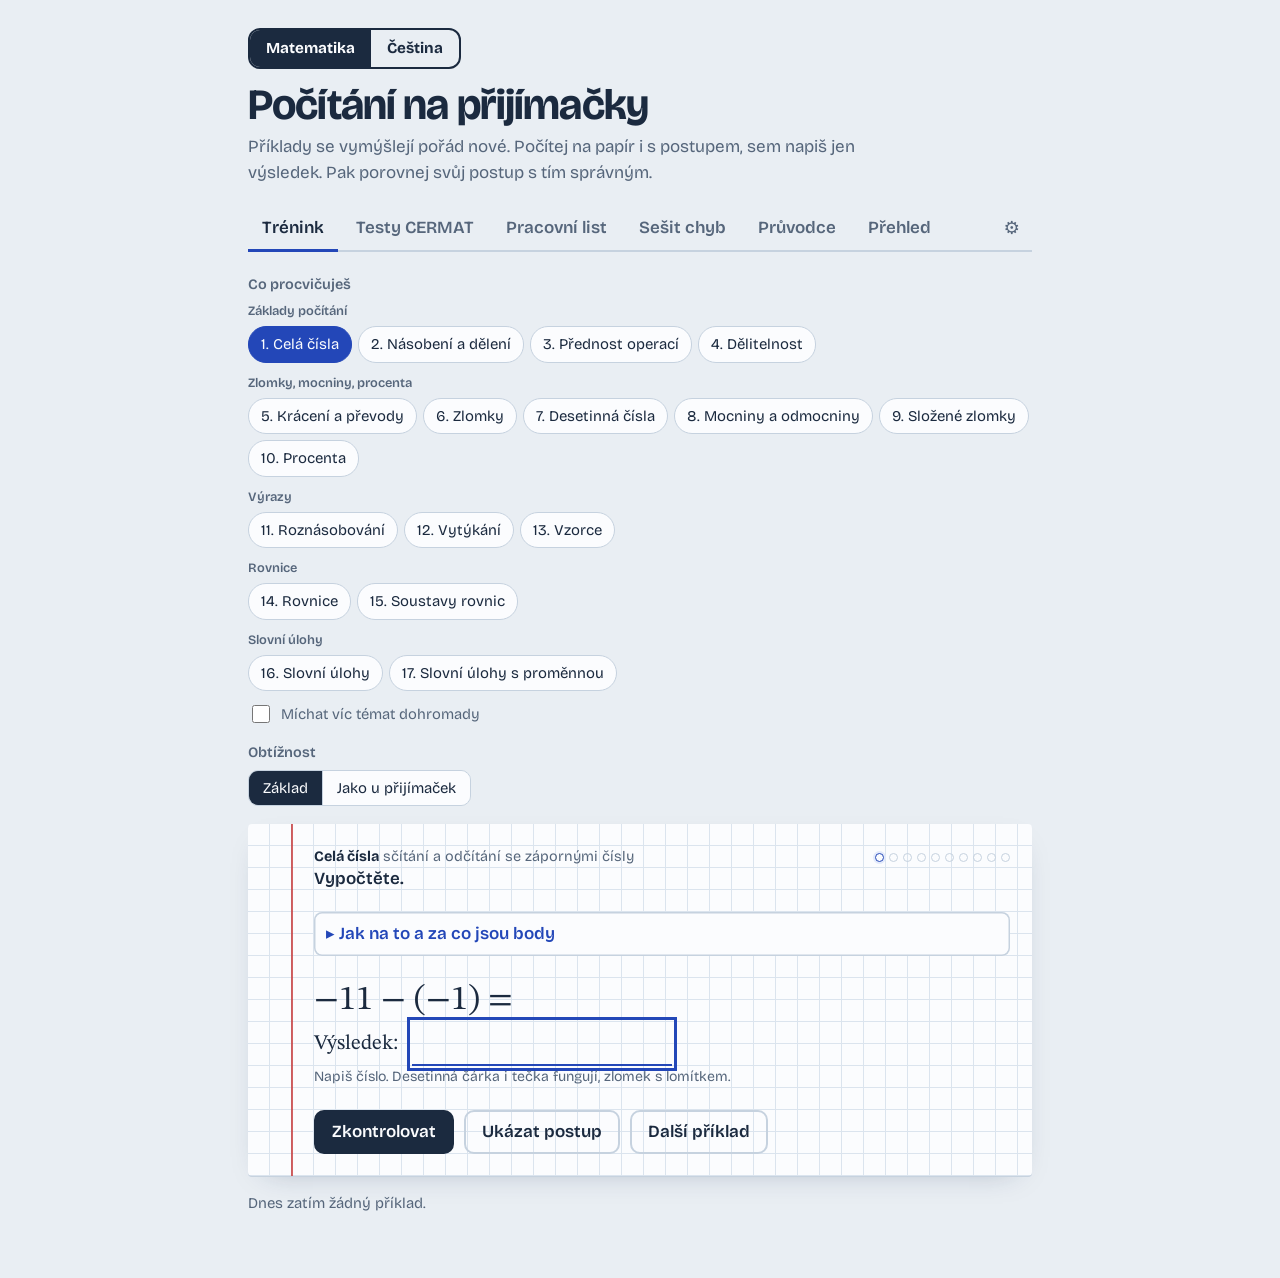
==== commit 6ba55c80: "Testy CERMAT pro tablet (v1.18) - Na šířce od 980 px zabere otevřený test celou obrazovku: výchozí t" ====
--- a/app/src/main/assets/index.html
+++ b/app/src/main/assets/index.html
@@ -358,10 +358,26 @@
 .zoom{position:fixed;inset:0;z-index:50;background:#111}
 .zoom[hidden]{display:none}
 .zoom-stage{position:absolute;inset:0;overflow:hidden;touch-action:none}
-.zoom-stage img{position:absolute;left:0;top:0;width:100%;height:auto;max-width:none;transform-origin:0 0;background:#fff;user-select:none;-webkit-user-select:none;-webkit-user-drag:none}
+.zoom-stage img{position:absolute;left:0;top:0;height:auto;max-width:none;transform-origin:0 0;background:#fff;user-select:none;-webkit-user-select:none;-webkit-user-drag:none}
 .zoom-x{position:absolute;top:12px;right:12px;z-index:2;width:48px;height:48px;border-radius:50%;border:0;background:rgba(255,255,255,.92);color:#111;font-size:22px;line-height:48px;cursor:pointer;box-shadow:0 2px 10px rgba(0,0,0,.4)}
 .zoom-hint{position:absolute;left:0;right:0;bottom:12px;margin:0;padding:0 16px;text-align:center;color:#ddd;font-size:.85rem;pointer-events:none;transition:opacity .4s}
 .zoom.used .zoom-hint{opacity:0}
+
+/* ===== Testy CERMAT na tabletu ===== */
+.cm-src .cm-img{margin-top:0}
+@media (min-width:980px){
+  /* otevřený test zabere šířku obrazovky: výchozí text vlevo (zůstává na místě), úlohy vpravo */
+  body.cm-open .wrap{max-width:min(1500px,100%)}
+  body.cm-open .lede{display:none}
+  .cm-split{display:grid;grid-template-columns:minmax(0,11fr) minmax(0,9fr);gap:28px;align-items:start}
+  .cm-split .cm-src{position:sticky;top:12px;max-height:calc(100vh - 24px);overflow:auto;overscroll-behavior:contain;border-radius:4px}
+  .cm-split .cm-tasks>.cm-task:first-child,.cm-split .cm-tasks>:first-child{margin-top:0}
+}
+/* větší dotykové cíle na tabletu */
+@media (min-width:700px) and (pointer:coarse){
+  .cm-ans .mcbtn{min-width:52px;height:52px;font-size:1.1rem}
+  .cm-row input,.cm-row select,.cm-order select{min-height:44px;font-size:1.05rem}
+}
 </style>
 </head>
 <body>
@@ -2124,8 +2140,8 @@
   return t.innerHTML;
 }
 const cmRich=x=>x==null?'':typeof x==='string'?cmEsc(x):(x.html?cmClean(x.html):cmEsc(x.text));
-function cmBlocks(list){
-  return (list||[]).slice().sort((a,b)=>a.order-b.order).map(b=>{
+function cmBlocks(list,skip){
+  return (list||[]).slice().sort((a,b)=>a.order-b.order).filter(b=>!skip||!skip.has(b.id)).map(b=>{
     const d=b.data||{};
     if(b.type==='image')return cmImg(d.url,d.alt);
     if(b.type==='task_type')return '';
@@ -2140,7 +2156,7 @@
 
 // --- seznam testů a nahrávání ---
 async function cmShowList(){
-  cm.key=null;$('cmSheet').hidden=true;$('cmList').hidden=false;
+  cm.key=null;$('cmSheet').hidden=true;$('cmList').hidden=false;document.body.classList.remove('cm-open');
   let list=null;
   try{const r=await fetch(cmDir()+'prehled-testu.json',{cache:'no-store'});if(r.ok)list=await r.json()}catch(e){}
   cm.list=Array.isArray(list)?list.slice().sort((a,b)=>b.rok-a.rok||CM_TERM_ORDER.indexOf(a.termin)-CM_TERM_ORDER.indexOf(b.termin)):null;
@@ -2207,7 +2223,7 @@
   cm.key=key;cm.groups=[...groups.values()];
   const run=(store.cm||{})[subject+':'+key]||{};
   cm.i=Math.min(run.i||0,cm.groups.length-1);cm.ans=run.ans||{};cm.res=run.res||{};
-  $('cmList').hidden=true;$('cmSheet').hidden=false;cmRender();
+  $('cmList').hidden=true;$('cmSheet').hidden=false;document.body.classList.add('cm-open');cmRender();
 }
 // tabulkou sady se boduje jen část skupiny: podúlohy s bundleScoringTable (třeba 3.1, 3.2), ostatní (3.3) zvlášť
 const cmTab=g=>g.tasks.find(t=>t.bundleScoringTable);
@@ -2240,8 +2256,8 @@
     default:return '';
   }
 }
-function cmQuestion(t){
-  const c=t.content||{};let h=cmBlocks(t.questionBlocks);
+function cmQuestion(t,skip){
+  const c=t.content||{};let h=cmBlocks(t.questionBlocks,skip);
   const opt=o=>`<div class="cm-opt"><b>${cmEsc(o.label)})</b> ${o.textHtml?cmClean(o.textHtml):cmEsc(o.text)}${cmImg(o.imageUrl,o.imageAlt)}</div>`;
   if(c.options)h+=c.options.map(opt).join('');
   if(c.assignments)h+=c.assignments.map(o=>`<div class="cm-opt">${o.textHtml?cmClean(o.textHtml):cmEsc(o.text)}${cmImg(o.imageUrl,o.imageAlt)}</div>`).join('');
@@ -2306,10 +2322,17 @@
   const g=cm.groups[cm.i],res=cm.res[g.num],multi=g.tasks.length>1,sc=cmScore(cm.res);
   const doneN=Object.values(cm.res).filter(r=>r&&r.checked).length;
   let h=`<div class="sheet-head"><span><b>${cmEsc(cmKeyName(cm.key))}</b> úloha ${cmEsc(g.num)} (${cm.i+1} z ${cm.groups.length})</span><span>${doneN?`${fmtPts(sc.pts)} z ${fmtPts(sc.max)} b`:''}</span></div>`;
-  h+=`<div class="cm-q">${cmBlocks(g.shared)}`;
+  // Výchozí text (obrázek zadání) jde do vlastního sloupce: na tabletu na šířku zůstává vlevo, úlohy jsou vpravo.
+  const byOrder=l=>(l||[]).slice().sort((a,b)=>a.order-b.order);
+  let srcImgs=byOrder(g.shared).filter(b=>b.type==='image');
+  const skip=new Set(srcImgs.map(b=>b.id));
+  if(!srcImgs.length&&!multi){const qb=byOrder(g.tasks[0].questionBlocks);
+    if(qb[0]&&qb[0].type==='image'&&qb.some(b=>b.type!=='image'&&b.type!=='task_type')){srcImgs=[qb[0]];skip.add(qb[0].id)}}
+  const split=srcImgs.length>0;
+  h+=`<div class="cm-q${split?' cm-split':''}">${split?`<div class="cm-src">${cmBlocks(srcImgs)}</div>`:''}<div class="cm-tasks">${cmBlocks(g.shared,skip)}`;
   for(const t of g.tasks){
     const r=res&&res.checked?res.per[t.taskId]:null;
-    h+=`<div class="cm-task${r?(r.ok===true?' ok':r.ok===false?' bad':''):''}">${multi?`<span class="cm-num">${cmEsc(t.taskNumber)}</span>`:''}${cmQuestion(t)}<div class="cm-ans">${cmControl(t)}</div>`;
+    h+=`<div class="cm-task${r?(r.ok===true?' ok':r.ok===false?' bad':''):''}">${multi?`<span class="cm-num">${cmEsc(t.taskNumber)}</span>`:''}${cmQuestion(t,skip)}<div class="cm-ans">${cmControl(t)}</div>`;
     if(r){
       if(t.taskTypeCode==='OSS'){
         const lv=((t.content||{}).rubricLevels||[]).slice().sort((x,y)=>y.points-x.points);
@@ -2320,12 +2343,11 @@
     if(r&&t.solutionKeyUrl)h+=`<details class="cm-why"${multi?'':' open'}><summary>Řešení a zdůvodnění</summary>${cmImg(t.solutionKeyUrl,'řešení')}</details>`;
     h+='</div>';
   }
-  h+='</div>';
   if(res&&res.checked)h+=`<p class="fb ${res.pts===res.max?'ok':'neutral'}">Za úlohu ${fmtPts(res.pts)} z ${fmtPts(res.max)} b.${g.tasks.some(t=>t.taskTypeCode==='OSS')?' Body za postup si přiděl podle klíče.':''}</p>`;
   h+=`<div class="actions">${res&&res.checked?'':'<button class="btn" type="button" id="cmCheck">Zkontrolovat</button>'}
     <button class="btn ghost" type="button" id="cmPrev"${cm.i?'':' disabled'}>Předchozí</button>
     <button class="btn ghost${res&&res.checked?' go':''}" type="button" id="cmNext">${cm.i<cm.groups.length-1?'Další úloha':'Výsledek testu'}</button>
-    <button class="btn ghost" type="button" id="cmBack">Seznam testů</button></div>`;
+    <button class="btn ghost" type="button" id="cmBack">Seznam testů</button></div></div></div>`;
   setHTML($('cmSheet'),h);
   const sh=$('cmSheet');
   sh.querySelectorAll('.mcbtn[data-t]').forEach(b=>b.onclick=()=>{if(res&&res.checked)return;cm.ans[b.dataset.t]=b.dataset.v;sh.querySelectorAll(`.mcbtn[data-t="${CSS.escape(b.dataset.t)}"]`).forEach(x=>x.setAttribute('aria-pressed',x===b))});
@@ -2367,8 +2389,14 @@
   zoom.y=h<=H?(H-h)/2:Math.min(0,Math.max(H-h,zoom.y));
   zoom.img.style.transform=`translate(${zoom.x}px,${zoom.y}px) scale(${zoom.s})`;
 }
+// výchozí velikost: celý obrázek na obrazovce; zvětšit jde 4× oproti šířce obrazovky (obrázky mají ~620 px, víc rozmazává)
+function zoomFit(){
+  const W=zoom.st.clientWidth,H=zoom.st.clientHeight,nw=zoom.img.naturalWidth||W,nh=zoom.img.naturalHeight||H;
+  const w=Math.min(W,H*nw/nh);zoom.img.style.width=w+'px';zoom.max=4*Math.max(1,W/w);
+  zoom.s=1;zoom.x=0;zoom.y=0;zoomClamp();
+}
 function zoomTo(s,cx,cy){ // nové měřítko, bod (cx,cy) na obrazovce zůstane na místě
-  s=Math.min(4,Math.max(1,s)); // obrázky CERMAT mají šířku kolem 620 px, víc už jen rozmazává
+  s=Math.min(zoom.max||4,Math.max(1,s));
   const p={x:(cx-zoom.x)/zoom.s,y:(cy-zoom.y)/zoom.s};
   zoom.s=s;zoom.x=cx-s*p.x;zoom.y=cy-s*p.y;zoomClamp();
 }
@@ -2378,7 +2406,7 @@
     setHTML(el,'<div class="zoom-stage"><img alt="" draggable="false"></div><button type="button" class="zoom-x" aria-label="Zavřít">✕</button><p class="zoom-hint">Roztáhni dvěma prsty nebo dvakrát klepni. Na šířku je text větší.</p>');
     document.body.appendChild(el);zoom.el=el;zoom.img=el.querySelector('img');zoom.st=el.querySelector('.zoom-stage');
     el.querySelector('.zoom-x').onclick=()=>history.back();
-    zoom.img.onload=()=>{zoom.s=1;zoom.y=0;zoomClamp()};
+    zoom.img.onload=zoomFit;
     const st=zoom.st,pos=e=>{const r=st.getBoundingClientRect();return{x:e.clientX-r.left,y:e.clientY-r.top}};
     st.addEventListener('pointerdown',e=>{st.setPointerCapture(e.pointerId);zoom.pts.set(e.pointerId,pos(e));zoom.moved=0;zoom.el.classList.add('used');
       if(zoom.pts.size===2){const [a,b]=[...zoom.pts.values()];zoom.pinch={d:Math.hypot(a.x-b.x,a.y-b.y),s:zoom.s}}});
@@ -2391,14 +2419,14 @@
     const up=e=>{if(!zoom.pts.has(e.pointerId))return;const p=zoom.pts.get(e.pointerId);zoom.pts.delete(e.pointerId);
       if(zoom.pts.size<2)zoom.pinch=null;
       if(e.type==='pointerup'&&zoom.pts.size===0&&zoom.moved<10){const now=Date.now();
-        if(now-zoom.lastTap<320){zoomTo(zoom.s>1.2?1:2.5,p.x,p.y);zoom.lastTap=0}else zoom.lastTap=now}};
+        if(now-zoom.lastTap<320){zoomTo(zoom.s>1.2?1:Math.max(2.5,zoom.max/2.5),p.x,p.y);zoom.lastTap=0}else zoom.lastTap=now}};
     ['pointerup','pointercancel'].forEach(t=>st.addEventListener(t,up));
     window.addEventListener('popstate',()=>{if(!zoom.el.hidden){zoom.el.hidden=true;document.body.classList.remove('zoomed');zoom.pts.clear()}});
-    window.addEventListener('resize',()=>{if(!zoom.el.hidden)zoomClamp()});
+    window.addEventListener('resize',()=>{if(!zoom.el.hidden)zoomFit()});
   }
   zoom.el.classList.remove('used');zoom.s=1;zoom.x=0;zoom.y=0;zoom.img.style.transform='';
   zoom.el.hidden=false;document.body.classList.add('zoomed');
-  if(zoom.img.getAttribute('src')===src&&zoom.img.complete)zoomClamp();else zoom.img.src=src;
+  if(zoom.img.getAttribute('src')===src&&zoom.img.complete)zoomFit();else zoom.img.src=src;
   history.pushState({zoom:1},'');
 }
 $('cmSheet')?.addEventListener('click',e=>{const im=e.target.closest('.cm-img');if(im){e.preventDefault();zoomOpen(im.getAttribute('src'))}});
@@ -2412,7 +2440,7 @@
 }
 function route(){
   const h=(location.hash||'').slice(1);const v=VIEWS.includes(h)&&!(h==='list'&&subject==='cj')?h:'trenink';
-  VIEWS.forEach(x=>{$('v-'+x).hidden=x!==v});
+  VIEWS.forEach(x=>{$('v-'+x).hidden=x!==v});if(v!=='cermat')document.body.classList.remove('cm-open');
   document.querySelectorAll('nav.tabs a').forEach(a=>{if(a.dataset.view===v)a.setAttribute('aria-current','page');else a.removeAttribute('aria-current')});
   if(v==='chyby')renderMistakes();if(v==='cermat')cmShowList();if(v==='prehled')renderStats();if(v==='pruvodce')renderGuides();
 }
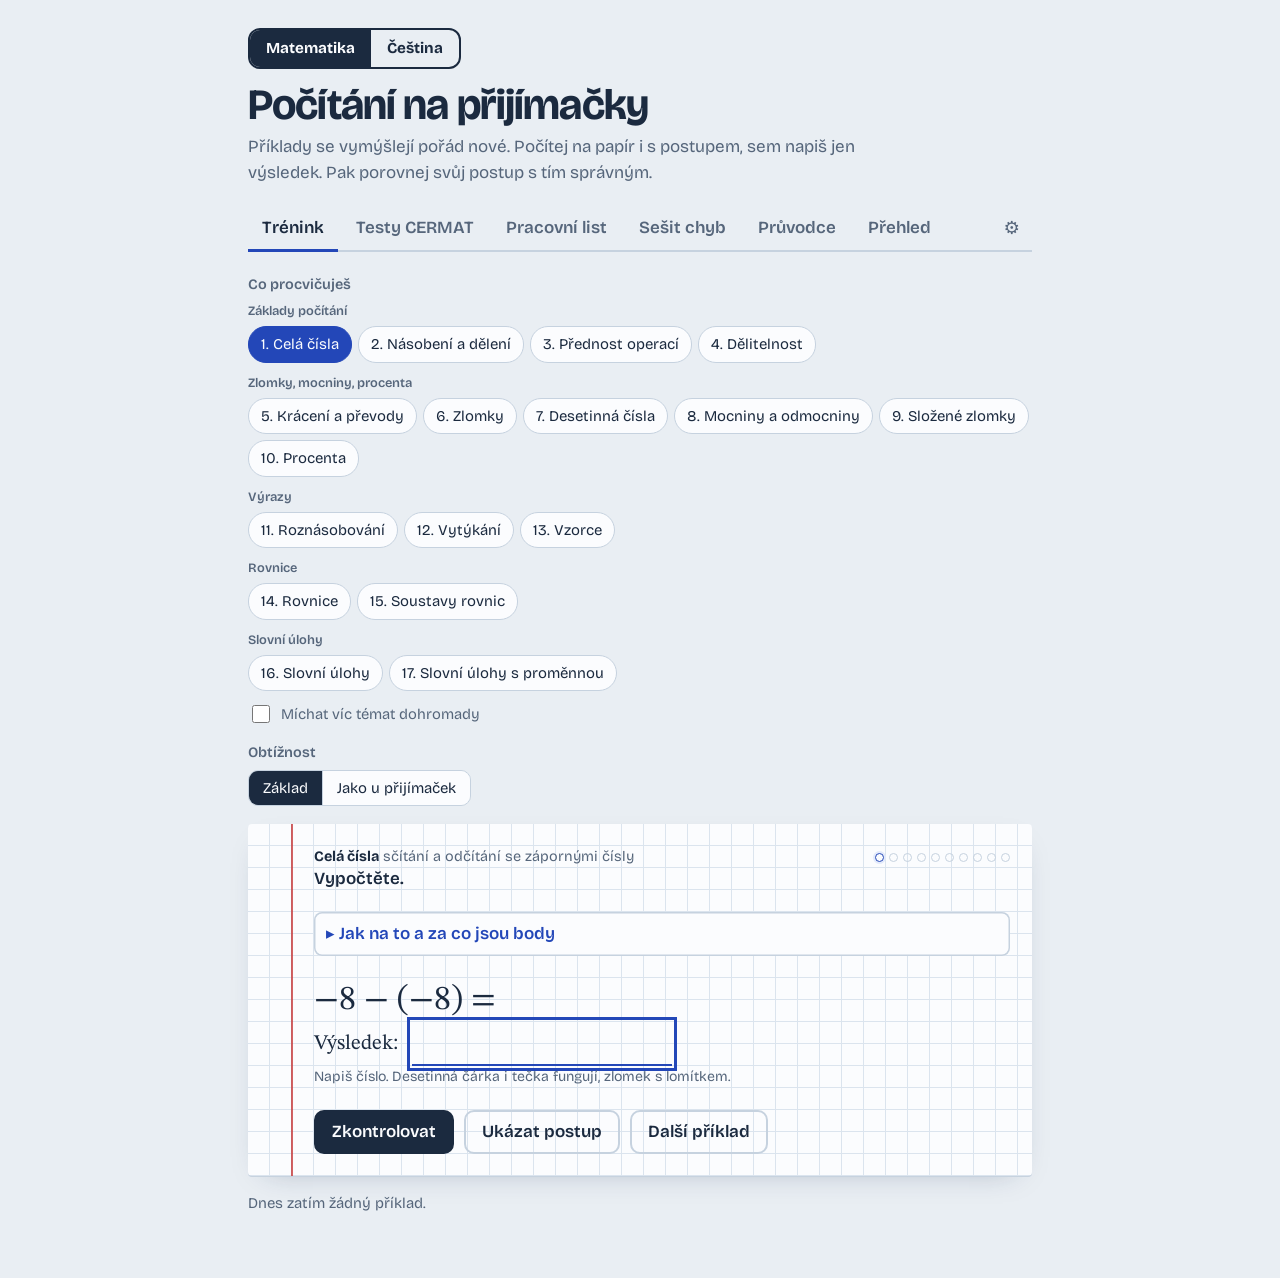
==== commit 48e1390f: "Zpevnění sanitizéru HTML testů CERMAT (v1.18) cmClean() zpracovává HTML nahrané uživatelem (nová hra" ====
--- a/app/src/main/assets/index.html
+++ b/app/src/main/assets/index.html
@@ -2132,11 +2132,18 @@
 const cmDir=()=>CM_BASE+CM_SUBJ[subject]+'/';
 const cmUrl=u=>u&&u.startsWith('/uploads/')?cmDir()+'obrazky/'+u.slice(9):u;
 const cmImg=(u,alt)=>u?`<img class="cm-img" loading="lazy" src="${cmEsc(cmUrl(u))}" alt="${cmEsc(alt||'')}">`:'';
-// HTML ze souborů CERMAT: bez skriptů a obsluh událostí
+// HTML ze souborů CERMAT: bez skriptů a obsluh událostí.
+// Pozor: výstup jde do setHTML() do app stránky. Odstraňujeme i base (přesměruje
+// relativní URL), noscript a SMIL animate/set (href/javascript: umí nastavit
+// až po sanitizaci). Tab/CR/LF prohlížeč z URL maže, tak je smazat i před testem
+// na javascript: (obejití přes jav&#9;ascript:).
 function cmClean(html){
   const t=document.createElement('template');t.innerHTML=String(html||'');
-  t.content.querySelectorAll('script,iframe,object,embed,link,meta,style,form').forEach(e=>e.remove());
-  t.content.querySelectorAll('*').forEach(e=>{for(const a of [...e.attributes])if(/^on/i.test(a.name)||/^\s*javascript:/i.test(a.value))e.removeAttribute(a.name)});
+  t.content.querySelectorAll('script,iframe,object,embed,link,meta,style,form,base,noscript,animate,animateTransform,animateMotion,animateColor,set').forEach(e=>e.remove());
+  t.content.querySelectorAll('*').forEach(e=>{for(const a of [...e.attributes]){
+    const v=String(a.value).replace(/[\t\n\r\f]/g,'');
+    if(/^on/i.test(a.name)||/^\s*(javascript|vbscript):/i.test(v))e.removeAttribute(a.name);
+  }});
   return t.innerHTML;
 }
 const cmRich=x=>x==null?'':typeof x==='string'?cmEsc(x):(x.html?cmClean(x.html):cmEsc(x.text));
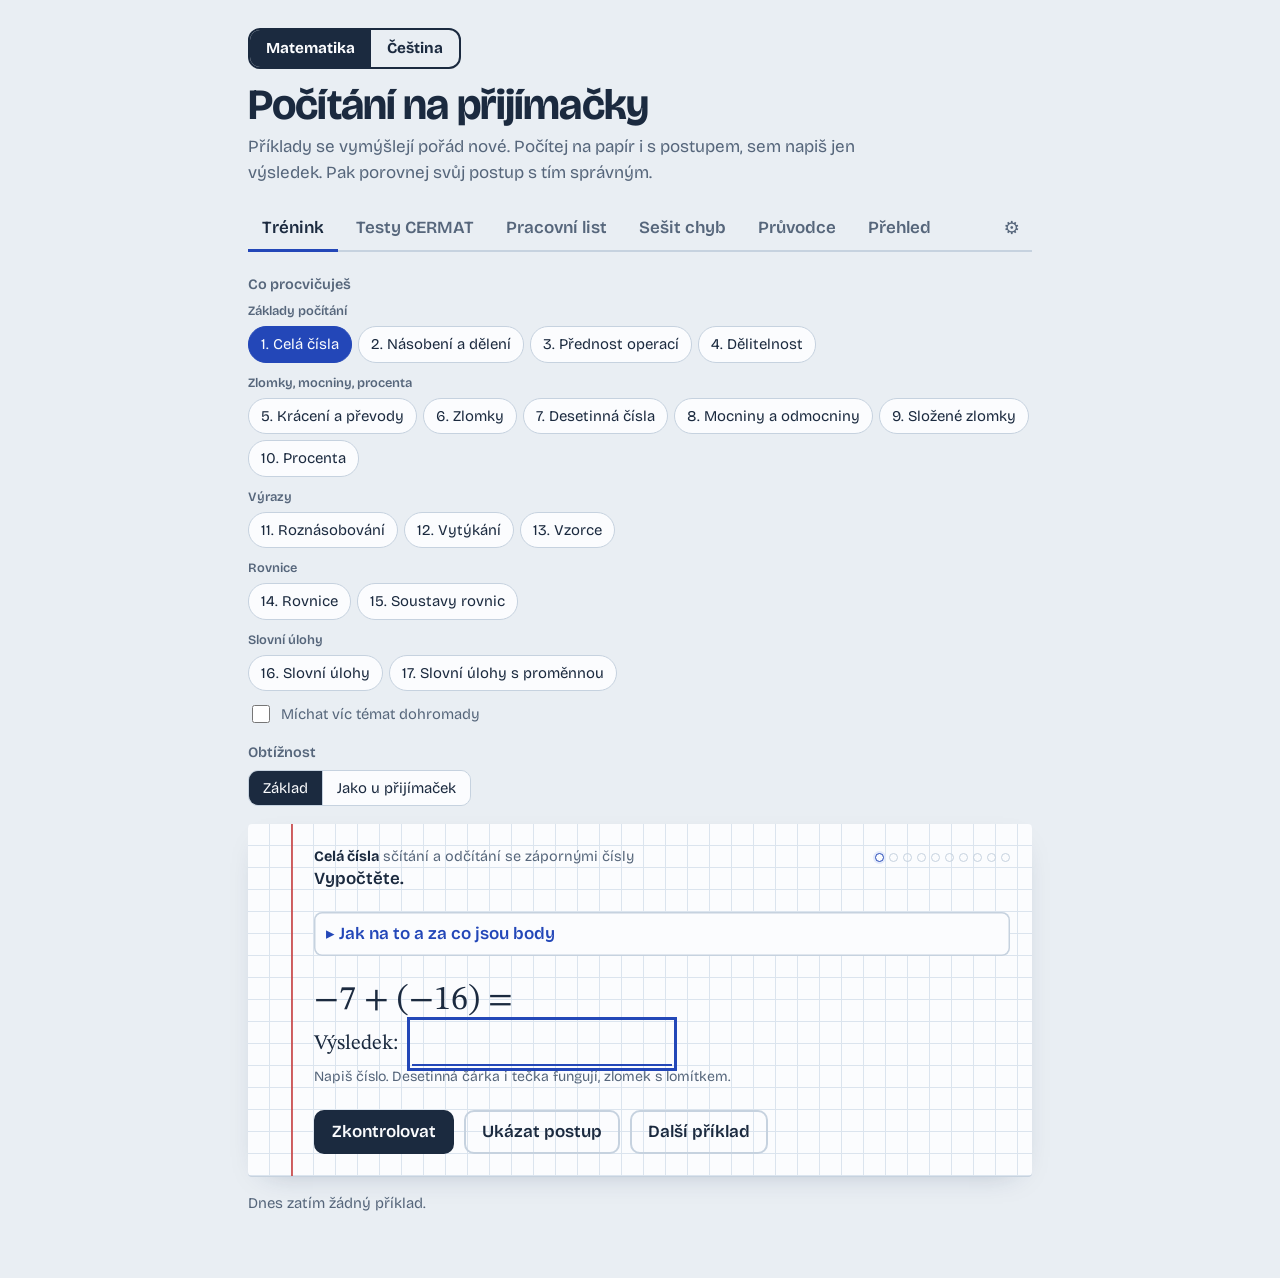
==== commit a04bbbc7: "Čeština na zažloutlém papíře jako v Leonardových zápisnících (v1.19) - Místo ohořelého papíru s link" ====
--- a/app/src/main/assets/index.html
+++ b/app/src/main/assets/index.html
@@ -288,34 +288,35 @@
 .subj button{font:inherit;font-weight:700;font-size:.95rem;padding:7px 16px;border:0;background:transparent;color:var(--ink);cursor:pointer}
 .subj button[aria-pressed="true"]{background:var(--ink);color:var(--paper)}
 :root[data-subject="cj"] [data-only="mat"],:root:not([data-subject="cj"]) [data-only="cj"]{display:none!important}
-/* ===== čeština: zažloutlý, na okrajích ohořelý papír s linkami ===== */
+/* ===== čeština: zažloutlý papír jako v Leonardových zápisnících =====
+   Sépiový inkoust, zvýraznění barvou rudky (sanguine). Textura papíru (nerovnoměrné zažloutnutí, tmavší okraje,
+   stopy stáří, čáry ručního papíru) se kreslí pro každý list zvlášť do canvasu pod textem (drawPaper), takže se
+   neopakuje. Zrnitost jsou dvě dlaždice s nesoudělnou velikostí (173 a 241 px). Žádné SVG filtry: na telefonu byly pomalé. */
 :root[data-subject="cj"]{
-  --surface:#E4D6B6; --paper:#F1E1B8; --grid:transparent; --ink:#33240F; --muted:#6A5434;
-  --pen:#8E3B12; --pen-soft:#F2D9B4; --red:#A8321E; --red-soft:#F3D4C2; --green:#3F6B1E; --green-soft:#E1E7BF;
-  --line:#C9B183; --hl:#EDBB48; --rule:rgba(112,78,34,.22); --burn:rgba(104,46,6,.55); --burn-soft:rgba(140,82,24,.28);
+  --surface:#E7DDC8; --paper:#EEDFBC; --grid:transparent; --ink:#3B2716; --muted:#6E5739;
+  --pen:#9A3D22; --pen-soft:#F0D8C2; --red:#A3361F; --red-soft:#F2D5C6; --green:#4B6A25; --green-soft:#E3E6C4;
+  --line:#CFBB94; --hl:#E8C468;
+  --tone:rgba(165,115,40,.5); --edge:rgba(170,118,45,.2); --foxing:rgba(150,82,30,.4); --chain:rgba(115,85,45,.07);
   color-scheme:light}
 @media (prefers-color-scheme:dark){:root[data-subject="cj"]:not([data-theme="light"]){
-  --surface:#15100A; --paper:#2A2014; --ink:#EEDFC1; --muted:#B9A47F; --pen:#F2A65E; --pen-soft:#4A3015;
-  --red:#FF8C6E; --red-soft:#40211A; --green:#A8D27A; --green-soft:#26331A; --line:#4D3C25; --hl:#7A5312;
-  --rule:rgba(238,210,160,.10); --burn:rgba(0,0,0,.70); --burn-soft:rgba(0,0,0,.40); color-scheme:dark}}
+  --surface:#17130D; --paper:#2A2318; --ink:#EBDDBF; --muted:#B8A480; --pen:#E59A72; --pen-soft:#4A2E1E;
+  --red:#FF8C6E; --red-soft:#40211A; --green:#A8D27A; --green-soft:#26331A; --line:#4D3E28; --hl:#7A5A18;
+  --tone:rgba(0,0,0,.35); --edge:rgba(0,0,0,.45); --foxing:rgba(0,0,0,.45); --chain:rgba(255,232,190,.025); color-scheme:dark}}
 :root[data-subject="cj"][data-theme="dark"]{
-  --surface:#15100A; --paper:#2A2014; --ink:#EEDFC1; --muted:#B9A47F; --pen:#F2A65E; --pen-soft:#4A3015;
-  --red:#FF8C6E; --red-soft:#40211A; --green:#A8D27A; --green-soft:#26331A; --line:#4D3C25; --hl:#7A5312;
-  --rule:rgba(238,210,160,.10); --burn:rgba(0,0,0,.70); --burn-soft:rgba(0,0,0,.40); color-scheme:dark}
-:root[data-subject="cj"] body{background:radial-gradient(120% 80% at 50% 0%,transparent 40%,rgba(80,50,15,.18) 100%),var(--surface)}
-/* --g = výška linky; gridSnap podle ní zarovnává bloky listu */
-:root[data-subject="cj"] .sheet{--g:30px;
+  --surface:#17130D; --paper:#2A2318; --ink:#EBDDBF; --muted:#B8A480; --pen:#E59A72; --pen-soft:#4A2E1E;
+  --red:#FF8C6E; --red-soft:#40211A; --green:#A8D27A; --green-soft:#26331A; --line:#4D3E28; --hl:#7A5A18;
+  --tone:rgba(0,0,0,.35); --edge:rgba(0,0,0,.45); --foxing:rgba(0,0,0,.45); --chain:rgba(255,232,190,.025); color-scheme:dark}
+:root[data-subject="cj"] body{background:var(--surface)}
+/* --g určuje i řádkování a okraje listu (základní .sheet); bez okrajové linky stačí užší levý okraj */
+:root[data-subject="cj"] .sheet{--g:26px;padding-left:48px;isolation:isolate;
   background-color:var(--paper);
-  background-image:
-    radial-gradient(ellipse 75% 70% at 50% 45%,transparent 58%,var(--burn-soft) 86%,var(--burn) 100%),
-    /* skvrny a zrnitost: bitmapy z canvasu (paperTexture), SVG feTurbulence byl na telefonu pomalý */
-    var(--paper-stains,none),
-    var(--paper-grain,none),
-    repeating-linear-gradient(transparent 0 calc(var(--g) - 1px),var(--rule) calc(var(--g) - 1px) var(--g));
-  background-size:auto,600px 600px,128px 128px,auto;background-position:0 0,0 0,0 0,0 0;
-  border-radius:3px 7px 4px 8px / 7px 3px 8px 4px;
-  box-shadow:inset 0 0 0 1px rgba(110,60,15,.25),inset 0 0 22px var(--burn-soft),0 1px 0 var(--line),0 14px 34px -18px rgba(60,30,0,.65)}
-:root[data-subject="cj"] .sheet::before{opacity:.45}
+  background-image:var(--paper-grain,none),var(--paper-grain2,none);
+  background-size:173px 173px,241px 241px;
+  border-radius:3px;
+  box-shadow:0 1px 0 var(--line),0 12px 30px -18px rgba(70,45,10,.5)}
+:root[data-subject="cj"] .sheet::before{display:none}
+.sheet>canvas.paper{display:none}
+:root[data-subject="cj"] .sheet>canvas.paper{display:block;position:absolute;inset:0;width:100%;height:100%;z-index:-1;pointer-events:none;border-radius:inherit}
 /* čeština: kroky vysvětlení mají vlastní písmena A) až D), čísla by se zdvojila */
 :root[data-subject="cj"] .stp li:not(.h){padding-left:0}
 :root[data-subject="cj"] .stp li:not(.h)::before{content:none}
@@ -1865,7 +1866,7 @@
   let p;
   if(fromMistake){p=fromMistake;state.fromMistake=true}
   else{const ids=[...state.topics];p=generate(pick(ids),state.level);state.fromMistake=false;state.series.i++}
-  state.cur=p;state.attempts=0;state.counted=false;state.solved=false;state.shown=false;
+  state.cur=p;$('sheet').dataset.seed=p.id||'';state.attempts=0;state.counted=false;state.solved=false;state.shown=false;
   const t=TOPICS.find(x=>x.id===p.topic);
   $('tName').textContent=t.name;$('tRef').textContent=t.ref;
   if(fromMistake)$('tSrc').textContent='ze sešitu chyb';else renderDots(false);
@@ -2355,7 +2356,7 @@
     <button class="btn ghost" type="button" id="cmPrev"${cm.i?'':' disabled'}>Předchozí</button>
     <button class="btn ghost${res&&res.checked?' go':''}" type="button" id="cmNext">${cm.i<cm.groups.length-1?'Další úloha':'Výsledek testu'}</button>
     <button class="btn ghost" type="button" id="cmBack">Seznam testů</button></div></div></div>`;
-  setHTML($('cmSheet'),h);
+  $('cmSheet').dataset.seed=cm.key+'-'+g.num;setHTML($('cmSheet'),h);drawPaper($('cmSheet'));
   const sh=$('cmSheet');
   sh.querySelectorAll('.mcbtn[data-t]').forEach(b=>b.onclick=()=>{if(res&&res.checked)return;cm.ans[b.dataset.t]=b.dataset.v;sh.querySelectorAll(`.mcbtn[data-t="${CSS.escape(b.dataset.t)}"]`).forEach(x=>x.setAttribute('aria-pressed',x===b))});
   sh.querySelectorAll('.mcbtn[data-self]').forEach(b=>b.onclick=()=>{cm.ans[b.dataset.self]=b.dataset.v;cmScoreGroup(g);cmSaveRun();cmRender()});
@@ -2454,33 +2455,77 @@
 window.addEventListener('hashchange',route);
 
 function renderTopicChips(){renderChips($('topicChips'),state.topics,()=>{store[SUBJ_DEF[subject].key]=[...state.topics];save();resetSeries()},()=>state.mix,subjTopics())}
-// Textura papíru pro češtinu se kreslí jednou do canvasu a dál je to obyčejná bitmapa.
-// Dřív to byl SVG filtr feTurbulence: telefon (DPR 3) ho přepočítával při každém překreslení listu
-// a klepnutí v češtině se vykreslovalo 400–1100 ms místo ~100 ms.
-let paperDone=false;
-function paperTexture(){
-  if(paperDone)return;paperDone=true;
+// Papír pro češtinu (Leonardovy zápisníky). Dvě části:
+// 1) zrnitost: dvě malé dlaždice z canvasu (jednou, jako bitmapa v CSS),
+// 2) drawPaper(list): textura přes celý list do <canvas class="paper"> pod textem, bez opakujících se dlaždic.
+//    Náhoda je odvozená ze souřadnic a data-seed (úloha), takže stejná úloha má vždy stejný papír
+//    a když list povyroste (odhalené řešení), dosavadní část papíru se nezmění.
+// Dřív tu byl SVG filtr feTurbulence: telefon (DPR 3) ho přepočítával při každém překreslení a klepnutí trvalo 400–1100 ms.
+let grainDone=false;
+function paperGrain(){
+  if(grainDone)return;grainDone=true;
   try{
-    const canvas=(w,h)=>{const c=document.createElement('canvas');c.width=w;c.height=h;return c};
-    // zrnitost: náhodné hnědé tečky
-    const g=canvas(256,256),gx=g.getContext('2d'),gd=gx.createImageData(256,256);
-    for(let i=0;i<gd.data.length;i+=4){const v=Math.random();gd.data[i]=88;gd.data[i+1]=56;gd.data[i+2]=20;gd.data[i+3]=v<0.45?0:Math.round((v-0.45)*70)}
-    gx.putImageData(gd,0,0);
-    // skvrny: malá náhodná mřížka rozmazaně zvětšená; kreslí se 3×3 vedle sebe a bere se střed, aby dlaždice navazovala
-    const n=10,sm=canvas(n,n),sx=sm.getContext('2d'),sd=sx.createImageData(n,n);
-    for(let i=0;i<sd.data.length;i+=4){sd.data[i]=118;sd.data[i+1]=72;sd.data[i+2]=18;sd.data[i+3]=Math.round(Math.random()*Math.random()*150)}
-    sx.putImageData(sd,0,0);
-    const T=512,big=canvas(T*3,T*3),bx=big.getContext('2d');bx.imageSmoothingEnabled=true;bx.imageSmoothingQuality='high';
-    for(let y=0;y<3;y++)for(let x=0;x<3;x++)bx.drawImage(sm,x*T,y*T,T,T);
-    const st=canvas(T,T);st.getContext('2d').drawImage(big,T,T,T,T,0,0,T,T);
+    const tile=(n,dens,alpha)=>{const c=document.createElement('canvas');c.width=c.height=n;const x=c.getContext('2d'),d=x.createImageData(n,n);
+      for(let i=0;i<d.data.length;i+=4){const v=Math.random();d.data[i]=96;d.data[i+1]=64;d.data[i+2]=26;d.data[i+3]=v<dens?0:Math.round((v-dens)/(1-dens)*alpha)}
+      x.putImageData(d,0,0);return c.toDataURL('image/png')};
     const r=document.documentElement.style;
-    r.setProperty('--paper-grain',`url(${g.toDataURL('image/png')})`);
-    r.setProperty('--paper-stains',`url(${st.toDataURL('image/png')})`);
+    r.setProperty('--paper-grain',`url(${tile(173,.5,34)})`);
+    r.setProperty('--paper-grain2',`url(${tile(241,.82,46)})`);
   }catch(e){}
 }
+// deterministická náhoda 0..1 z čísel (hash)
+function paperHash(...a){let h=2166136261;for(const v of a){const t=String(v);for(let i=0;i<t.length;i++)h=Math.imul(h^t.charCodeAt(i),16777619)}
+  h^=h>>>13;h=Math.imul(h,0x5bd1e995);h^=h>>>15;return (h>>>0)/4294967296}
+function drawPaper(sheet){
+  if(!sheet||subject!=='cj')return;
+  let c=sheet.querySelector(':scope>canvas.paper');
+  if(!c){c=document.createElement('canvas');c.className='paper';c.setAttribute('aria-hidden','true');sheet.prepend(c)}
+  const W=sheet.clientWidth,H=sheet.clientHeight;if(!W||!H)return;
+  const seed=sheet.dataset.seed||sheet.id;
+  const dark=getComputedStyle(document.documentElement).colorScheme==='dark';
+  const key=`${W}x${H}|${seed}|${dark}`;if(c.dataset.key===key)return;c.dataset.key=key;
+  // textura je měkká: stačí nižší rozlišení, nejvýš ~4 Mpx (dlouhý list na tabletu)
+  const k=Math.min(window.devicePixelRatio||1,1.5,Math.sqrt(4e6/(W*H)));
+  c.width=Math.max(1,Math.round(W*k));c.height=Math.max(1,Math.round(H*k));
+  const g=c.getContext('2d');g.setTransform(k,0,0,k,0,0);g.clearRect(0,0,W,H);
+  const cs=getComputedStyle(sheet),col=n=>cs.getPropertyValue(n).trim()||'rgba(0,0,0,0)';
+  const R=(...a)=>paperHash(seed,...a);
+  // 1) nerovnoměrné zažloutnutí: hrubá náhodná mřížka (pevná velikost buňky) rozmazaně zvětšená, dvě měřítka
+  const toning=(cell,alpha,layer)=>{const nx=Math.ceil(W/cell)+2,ny=Math.ceil(H/cell)+2,m=document.createElement('canvas');m.width=nx;m.height=ny;
+    const mx=m.getContext('2d');mx.fillStyle=col('--tone');
+    for(let y=0;y<ny;y++)for(let x=0;x<nx;x++){const v=R(layer,x,y);mx.globalAlpha=v*v*alpha;mx.fillRect(x,y,1,1)}
+    g.imageSmoothingEnabled=true;g.imageSmoothingQuality='high';g.drawImage(m,-cell,-cell,nx*cell,ny*cell)};
+  toning(220,.55,'a');toning(70,.28,'b');
+  // 2) okraje: měkce tmavší po celém obvodu z překrývajících se kruhů (plynule nepravidelná šířka); rohy o něco tmavší
+  const edge=col('--edge');
+  const blob=(x,y,r,a)=>{const gr=g.createRadialGradient(x,y,0,x,y,r);gr.addColorStop(0,edge);gr.addColorStop(1,'rgba(0,0,0,0)');
+    g.globalAlpha=a;g.fillStyle=gr;g.fillRect(x-r,y-r,2*r,2*r)};
+  for(let x=0;x<=W;x+=28){blob(x,0,34+R('t',x)*30,.7+R('ta',x)*.3);blob(x,H,34+R('b',x)*30,.7+R('ba',x)*.3)}
+  for(let y=0;y<=H;y+=28){blob(0,y,34+R('l',y)*30,.7+R('la',y)*.3);blob(W,y,34+R('r',y)*30,.7+R('ra',y)*.3)}
+  g.globalAlpha=1;
+  for(const [cx,cy] of [[0,0],[W,0],[0,H],[W,H]]){const r=140+R('c',cx,cy)*90,gr=g.createRadialGradient(cx,cy,0,cx,cy,r);
+    gr.addColorStop(0,edge);gr.addColorStop(1,'rgba(0,0,0,0)');g.fillStyle=gr;g.fillRect(cx-r,cy-r,2*r,2*r)}
+  // 3) stopy stáří (foxing): drobné hnědé skvrnky, v každém čtverci 300 px náhodně 0–4, občas shluk
+  const fox=col('--foxing'),T=300;
+  for(let ty=0;ty<H;ty+=T)for(let tx=0;tx<W;tx+=T){const n=Math.floor(R('f',tx,ty)*R('f2',tx,ty)*5);
+    for(let i=0;i<n;i++){const x=tx+R('x',tx,ty,i)*T,y=ty+R('y',tx,ty,i)*T,r=.8+R('r',tx,ty,i)*R('r2',tx,ty,i)*2.6;
+      const gr=g.createRadialGradient(x,y,0,x,y,r*2.2);gr.addColorStop(0,fox);gr.addColorStop(.45,fox);gr.addColorStop(1,'rgba(0,0,0,0)');
+      g.globalAlpha=.35+R('a',tx,ty,i)*.65;g.fillStyle=gr;g.fillRect(x-r*2.2,y-r*2.2,r*4.4,r*4.4)}}
+  g.globalAlpha=1;
+  // 4) čáry ručního papíru (chain lines): velmi jemné svislé čáry po ~105 px, mírně zvlněné
+  g.strokeStyle=col('--chain');g.lineWidth=1;
+  for(let x=20+R('cx')*60,i=0;x<W;x+=95+R('cs',i)*25,i++){g.beginPath();g.moveTo(x,0);
+    for(let y=0;y<=H;y+=60)g.lineTo(x+(R('w',i,y)-.5)*1.6,y);g.stroke()}
+}
+// list se zvětší (odhalené řešení, otočení tabletu) → papír se dokreslí na novou velikost
+const paperRO=window.ResizeObserver?new ResizeObserver(es=>{for(const e of es)requestAnimationFrame(()=>drawPaper(e.target))}):null;
+['sheet','cmSheet'].forEach(id=>{const el=$(id);if(el&&paperRO)paperRO.observe(el)});
+// přepnutí světlého/tmavého režimu systému → jiné barvy papíru
+try{matchMedia('(prefers-color-scheme: dark)').addEventListener('change',()=>{drawPaper($('sheet'));drawPaper($('cmSheet'))})}catch(e){}
 function applySubject(){
-  if(subject==='cj')paperTexture();
+  if(subject==='cj')paperGrain();
   document.documentElement.dataset.subject=subject;
+  if(subject==='cj')requestAnimationFrame(()=>{drawPaper($('sheet'));drawPaper($('cmSheet'))});
   document.querySelectorAll('#subjSeg button').forEach(b=>b.setAttribute('aria-pressed',b.dataset.subj===subject));
   $('showBtn').textContent=L('Ukázat postup','Ukázat vysvětlení');
   $('askIn').placeholder=L('Třeba: proč se tady obrací zlomek?','Třeba: proč se tady píše -y?');
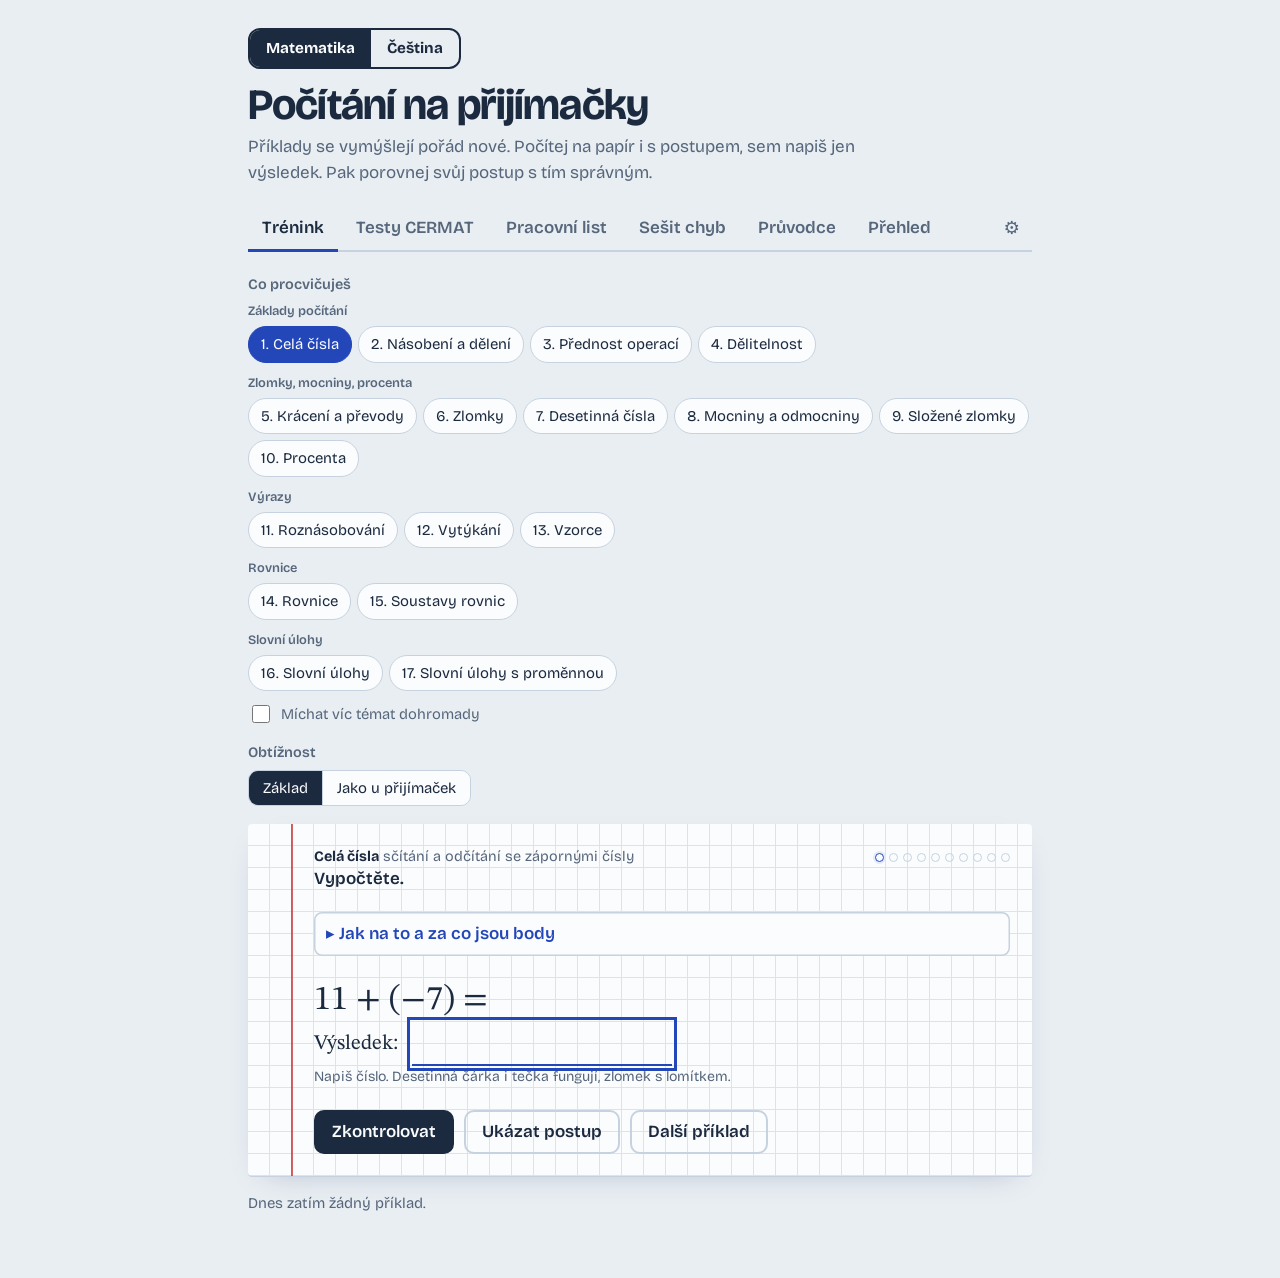
==== commit 20dcd440: "Styly z index.html do css/ (refaktoring, krok 1) <style> se rozdělil na css/zaklad.css, css/cestina." ====
--- a/app/src/main/assets/index.html
+++ b/app/src/main/assets/index.html
@@ -7,379 +7,9 @@
 <link rel="preconnect" href="https://fonts.googleapis.com">
 <link rel="preconnect" href="https://fonts.gstatic.com" crossorigin>
 <link href="https://fonts.googleapis.com/css2?family=Bricolage+Grotesque:opsz,wght@12..96,400..700&family=STIX+Two+Text:ital,wght@0,400..600;1,400..600&display=swap" rel="stylesheet">
-<style>
-:root{
-  --surface:#E9EEF3; --paper:#FBFCFE; --grid:#DBE4EE; --ink:#1B2A3F; --muted:#56667B;
-  --pen:#2347B8; --pen-soft:#E3EAFB; --red:#C42F2F; --red-soft:#FBE7E5; --green:#1F7A4A; --green-soft:#E1F3E8; --line:#C6D2DF; --hl:#FFE27A;
-  --ui:"Bricolage Grotesque",system-ui,-apple-system,"Segoe UI",sans-serif;
-  --math:"STIX Two Text","Cambria Math",Cambria,"Times New Roman",serif;
-  color-scheme:light;
-  box-sizing:border-box; padding-top:env(safe-area-inset-top,0px); padding-bottom:env(safe-area-inset-bottom,0px);
-}
-@media (prefers-color-scheme:dark){:root:not([data-theme="light"]){
-  --surface:#0F151E; --paper:#162030; --grid:#21304A; --ink:#E4EAF3; --muted:#9AA9BC;
-  --pen:#93B2FF; --pen-soft:#22345C; --red:#FF8077; --red-soft:#3A2024; --green:#62D297; --green-soft:#17352A; --line:#2D3D57; --hl:#6B5410; color-scheme:dark;}}
-:root[data-theme="dark"]{
-  --surface:#0F151E; --paper:#162030; --grid:#21304A; --ink:#E4EAF3; --muted:#9AA9BC;
-  --pen:#93B2FF; --pen-soft:#22345C; --red:#FF8077; --red-soft:#3A2024; --green:#62D297; --green-soft:#17352A; --line:#2D3D57; --hl:#6B5410; color-scheme:dark;}
-*,*::before,*::after{box-sizing:inherit}
-html{scroll-padding-top:env(safe-area-inset-top,0px)}
-body{margin:0;background:var(--surface);color:var(--ink);font-family:var(--ui);font-size:17px;line-height:1.5}
-.wrap{max-width:820px;margin:0 auto;padding:28px 18px 64px}
-h1{font-size:clamp(1.9rem,5vw,2.7rem);line-height:1.05;margin:0 0 6px;font-weight:700;letter-spacing:-.02em;font-variation-settings:"opsz" 96}
-.lede{margin:0 0 22px;color:var(--muted);max-width:60ch}
-nav.tabs{display:flex;gap:4px;flex-wrap:wrap;border-bottom:2px solid var(--line);margin-bottom:22px}
-nav.tabs a{padding:8px 14px;text-decoration:none;color:var(--muted);font-weight:600;border-bottom:3px solid transparent;margin-bottom:-2px}
-nav.tabs a[aria-current="page"]{color:var(--ink);border-bottom-color:var(--pen)}
-nav.tabs a .badge{display:inline-block;min-width:1.4em;padding:0 .35em;margin-left:4px;border-radius:9px;background:var(--red);color:var(--paper);font-size:.78em;text-align:center}
-.view[hidden]{display:none}
-.lbl{display:block;font-size:.9rem;color:var(--muted);margin:0 0 6px;font-weight:600}
-.chips{display:flex;flex-wrap:wrap;gap:6px;margin-bottom:14px}
-.chip{font:inherit;font-size:.93rem;padding:6px 12px;border-radius:18px;border:1.5px solid var(--line);background:var(--paper);color:var(--ink);cursor:pointer}
-.chip[aria-pressed="true"]{background:var(--pen);border-color:var(--pen);color:var(--paper)}
-.seg{display:inline-flex;border:1.5px solid var(--line);border-radius:10px;overflow:hidden;margin-bottom:18px}
-.seg button{font:inherit;font-size:.93rem;padding:6px 14px;border:0;background:var(--paper);color:var(--ink);cursor:pointer}
-.seg button+button{border-left:1.5px solid var(--line)}
-.seg button[aria-pressed="true"]{background:var(--ink);color:var(--paper)}
-button:focus-visible,a:focus-visible,input:focus-visible,select:focus-visible{outline:3px solid var(--pen);outline-offset:2px}
-nav.tabs .tab-btn{margin-left:auto;padding:8px 12px;border:0;background:none;font:inherit;font-weight:600;font-size:1.15rem;line-height:1;color:var(--muted);cursor:pointer}
-nav.tabs .tab-btn:hover,nav.tabs .tab-btn[aria-expanded="true"]{color:var(--ink)}
-dialog{border:2px solid var(--line);border-radius:14px;background:var(--paper);color:var(--ink);padding:22px;width:min(92vw,30rem);max-height:min(86vh,44rem);overflow:auto;box-shadow:0 24px 70px -24px rgba(10,25,50,.5)}
-dialog::backdrop{background:rgba(8,18,38,.5)}
-dialog h2{margin:0 0 10px;font-size:1.3rem}
-dialog input{display:block;width:100%;font:inherit;padding:9px 11px;border-radius:9px;border:1.5px solid var(--line);background:var(--paper);color:var(--ink)}
-
-/* the sheet */
-.sheet{position:relative;background-color:var(--paper);
-  background-image:linear-gradient(var(--grid) 1px,transparent 1px),linear-gradient(90deg,var(--grid) 1px,transparent 1px);
-  background-size:22px 22px;background-position:-1px -1px;
-  border-radius:4px 4px 4px 4px;box-shadow:0 1px 0 var(--line),0 10px 30px -18px rgba(20,40,80,.35);
-  padding:22px 22px 24px 64px}
-.sheet::before{content:"";position:absolute;top:0;bottom:0;left:44px;width:2px;background:var(--red);opacity:.75}
-.sheet-head{display:flex;justify-content:space-between;gap:10px;flex-wrap:wrap;font-size:.9rem;color:var(--muted);margin-bottom:10px}
-.sheet-head b{color:var(--ink)}
-.task{margin:0 0 14px;font-weight:600}
-.prompt{font-family:var(--math);font-size:clamp(1.55rem,4.6vw,2.15rem);line-height:1.6;margin:0 0 20px;overflow-x:auto;padding:4px 0}
-.prompt .txt{font-family:var(--ui);font-size:1.15rem;line-height:1.5;display:block;max-width:56ch}
-.prompt .sys,.step .sys{display:inline-block;border-left:2px solid currentColor;padding-left:12px;line-height:1.7}
-i{font-style:italic;font-family:var(--math)}
-.fr{display:inline-flex;flex-direction:column;vertical-align:middle;text-align:center;margin:0 .1em;font-size:.86em;line-height:1.15}
-.fr>span:first-child{border-bottom:1.5px solid currentColor;padding:0 .18em .06em}
-.fr>span:last-child{padding:.06em .18em 0}
-.fr.big{font-size:1em}.fr.big>span{padding:.15em .3em}
-.fr .fr{font-size:.88em}
-.ov{border-top:1.5px solid currentColor;padding:0 .08em;margin-left:.04em}
-.answer{display:flex;flex-wrap:wrap;align-items:center;gap:10px 14px;margin-bottom:6px}
-.answer label{font-family:var(--math);font-size:1.3rem}
-.answer input{font-family:var(--math);font-size:1.4rem;color:var(--pen);background:transparent;border:0;border-bottom:2px solid var(--pen);padding:4px 4px;width:min(260px,100%);border-radius:0}
-.answer input.short{width:120px}
-.btn{font:inherit;font-weight:600;padding:9px 16px;border-radius:10px;border:2px solid var(--ink);background:var(--ink);color:var(--paper);cursor:pointer}
-.btn.ghost{background:transparent;color:var(--ink);border-color:var(--line)}
-.btn:disabled{opacity:.45;cursor:default}
-.ins{display:inline-flex;gap:4px}
-.ins button{font-family:var(--math);font-size:1.05rem;min-width:36px;padding:4px 8px;border-radius:8px;border:1.5px solid var(--line);background:var(--paper);color:var(--ink);cursor:pointer}
-.hint{font-size:.88rem;color:var(--muted);margin:4px 0 12px}
-.fb{min-height:1.6em;margin:6px 0 12px;font-weight:600}
-.fb.ok{color:var(--green)}.fb.bad{color:var(--red)}.fb.neutral{color:var(--muted)}
-.actions{display:flex;gap:10px;flex-wrap:wrap}
-.steps{margin:18px 0 0;padding:16px 18px;background:var(--paper);border:1.5px solid var(--line);border-radius:6px}
-.steps h3{margin:0 0 10px;font-size:1rem}
-.stp{list-style:none;counter-reset:st;margin:0;padding:0}
-.stp li{position:relative;padding-left:1.9em;margin:0 0 12px;font-family:var(--ui)}
-.stp li:not(.h){counter-increment:st}
-.stp li:not(.h)::before{content:counter(st) ".";position:absolute;left:0;top:0;font-weight:700;color:var(--muted)}
-.stp li.h{padding-left:0;margin-top:16px;font-weight:700;color:var(--pen)}
-.stp li.h:first-child{margin-top:0}
-.say{display:block;font-size:.97rem;line-height:1.5;max-width:64ch}
-.m{display:block;font-family:var(--math);font-size:1.16rem;line-height:2;overflow-x:auto;margin-top:2px}
-.sep{font-family:var(--ui);font-size:.8em;color:var(--muted);margin:0 .7em}
-.steps .result{margin:12px 0 0;font-family:var(--math);font-size:1.15rem}
-.steps .result b{color:var(--red);font-family:var(--ui)}
-.session{margin:16px 0 0;color:var(--muted);font-size:.93rem}
-
-/* worksheet */
-.ws-controls{display:flex;flex-wrap:wrap;gap:12px 20px;align-items:end;margin-bottom:18px}
-.ws-controls select{font:inherit;padding:6px 10px;border-radius:8px;border:1.5px solid var(--line);background:var(--paper);color:var(--ink)}
-.worksheet{background:var(--paper);color:var(--ink);padding:26px 28px;border-radius:4px;box-shadow:0 1px 0 var(--line)}
-.worksheet h2{margin:0 0 4px;font-size:1.4rem}
-.worksheet .meta{color:var(--muted);margin:0 0 18px;font-size:.92rem}
-.ws-item{padding:10px 0 0;break-inside:avoid}
-.ws-item .q{display:flex;gap:10px;align-items:baseline}
-.ws-item .n{font-weight:700;min-width:1.6em}
-.ws-item .p{font-family:var(--math);font-size:1.35rem;line-height:1.6}
-.ws-item .p .txt{font-family:var(--ui);font-size:1.02rem}
-.ws-item .t{font-size:.85rem;color:var(--muted)}
-.ws-space{height:150px;margin:6px 0 4px 2.2em;background-image:linear-gradient(var(--grid) 1px,transparent 1px),linear-gradient(90deg,var(--grid) 1px,transparent 1px);background-size:18px 18px;border:1px solid var(--grid)}
-.solutions{margin-top:30px;border-top:2px dashed var(--line);padding-top:18px}
-.solutions .stp{margin:6px 0 0 2.2em}
-.solutions .say{font-size:.9rem}.solutions .m{font-size:1.05rem}
-
-/* mistakes + stats */
-.mlist{display:grid;gap:12px}
-.mitem{background:var(--paper);border:1.5px solid var(--line);border-left:4px solid var(--red);border-radius:6px;padding:12px 14px;display:flex;justify-content:space-between;gap:12px;align-items:center;flex-wrap:wrap}
-.mitem .p{font-family:var(--math);font-size:1.25rem;overflow-x:auto}
-.mitem .p .txt{font-family:var(--ui);font-size:1rem}
-.mitem small{display:block;color:var(--muted);font-size:.84rem}
-.empty{background:var(--paper);border:1.5px dashed var(--line);border-radius:6px;padding:22px;color:var(--muted)}
-table.stats{width:100%;border-collapse:collapse;background:var(--paper);border-radius:6px;overflow:hidden}
-table.stats th,table.stats td{padding:9px 12px;text-align:left;border-bottom:1px solid var(--line);font-size:.95rem}
-table.stats th{color:var(--muted);font-weight:600}
-.bar{height:8px;background:var(--grid);border-radius:4px;min-width:80px;position:relative;overflow:hidden}
-.bar span{position:absolute;inset:0 auto 0 0;background:var(--pen)}
-table.stats tr.grp td{font-weight:700;color:var(--pen);padding-top:14px;font-size:.88rem}
-table.stats td small{display:block;color:var(--muted);font-size:.8rem;font-weight:400}
-.chips .grp{flex-basis:100%;font-size:.8rem;font-weight:600;color:var(--muted);margin-top:4px}
-.chips .grp:first-child{margin-top:0}
-/* zvýraznění: pravidlo (zvýrazňovač), nové (modře), pozor (červeně); vždy i tučně kvůli tisku */
-.hk{font-weight:700;background:linear-gradient(transparent 55%,var(--hl) 55%);padding:0 .08em;-webkit-box-decoration-break:clone;box-decoration-break:clone}
-.hn{font-weight:700;color:var(--pen)}
-.hx{font-weight:700;color:var(--red)}
-@media print{.hk{background:none;text-decoration:underline}}
-nav.tabs a .badge[hidden]{display:none}
-/* slovní úlohy: možnosti A–E, výběr písmene, podtržení přehlédnuté fráze po chybě */
-.prompt .opts{display:block;margin-top:var(--g,22px)}
-.prompt .opts>span{display:block}
-.mclbl{font-family:var(--math);font-size:1.3rem}
-.mcbox{display:inline-flex;gap:8px;flex-wrap:wrap}
-.mcbtn{font:inherit;font-weight:700;min-width:44px;height:44px;border-radius:10px;border:2px solid var(--line);background:var(--paper);color:var(--ink);cursor:pointer}
-.mcbtn[aria-pressed="true"]{background:var(--pen);border-color:var(--pen);color:var(--paper)}
-.sheet>.answer.rows{display:grid;grid-template-columns:auto 1fr;gap:0 12px;align-items:center}
-.sheet>.answer.rows input{width:100%}
-mark.pod{background:linear-gradient(transparent 55%,var(--hl) 55%);color:inherit;text-decoration:underline;text-decoration-color:var(--red);text-decoration-thickness:2px;text-underline-offset:3px}
-/* po správné odpovědi: tlačítko Další příklad zezelená a jemně pulzuje */
-.btn.go{background:var(--green);border-color:var(--green);color:var(--paper);animation:go-pulse 1.8s ease-in-out infinite}
-@keyframes go-pulse{0%,100%{box-shadow:0 0 0 0 color-mix(in srgb,var(--green) 55%,transparent)}50%{box-shadow:0 0 0 9px color-mix(in srgb,var(--green) 0%,transparent)}}
-@media (prefers-reduced-motion:reduce){.btn.go{animation:none}}
-/* jemné odměny (bez sérií dní a bodů): učitelská fajfka na okraji, zelená odpověď,
-   postup odkrývaný krok za krokem, razítko po sérii, puntíky série, fajfka u zvládnutého tématu */
-.tick{position:absolute;left:5px;width:34px;height:32px;color:var(--red);pointer-events:none}
-.tick svg{width:100%;height:100%;display:block;overflow:visible}
-.tick path{fill:none;stroke:currentColor;stroke-width:3.4;stroke-linecap:round;stroke-linejoin:round;stroke-dasharray:44;stroke-dashoffset:0}
-@media (max-width:560px){.tick{left:-2px;width:24px;height:23px}}
-.answer input{transition:border-color .3s,color .3s}
-.answer.ok input{border-bottom-color:var(--green);color:var(--green)}
-.dots{display:inline-flex;gap:5px;align-items:center;vertical-align:middle}
-.dots span{width:9px;height:9px;border-radius:50%;border:1.5px solid var(--line);box-sizing:border-box}
-.dots span.d{background:var(--pen);border-color:var(--pen)}
-.dots span.c{border-color:var(--pen);box-shadow:0 0 0 2px var(--pen-soft)}
-.stamp{display:inline-block;vertical-align:middle;margin-left:14px;padding:2px 12px;font-family:var(--ui);border:3px solid currentColor;border-radius:8px;font-weight:800;letter-spacing:.06em;text-transform:uppercase;font-size:1.05rem;line-height:1.6;color:var(--pen);transform:rotate(-8deg);opacity:.85;pointer-events:none}
-.stamp.s1{color:var(--green)}
-.mast{color:var(--green);font-weight:800}
-.chip[aria-pressed="true"] .mast{color:inherit}
-@media (prefers-reduced-motion:no-preference){
-  .tick.draw path{animation:tickDraw .45s ease-out both}
-  @keyframes tickDraw{from{stroke-dashoffset:44}to{stroke-dashoffset:0}}
-  .answer.nudge{animation:nudge .35s ease-in-out}
-  @keyframes nudge{0%,100%{transform:none}25%{transform:translateX(-4px)}50%{transform:translateX(4px)}75%{transform:translateX(-2px)}}
-  .steps.rev .stp>li,.steps.rev .result{animation:stepIn .32s ease-out both}
-  @keyframes stepIn{from{opacity:0;transform:translateY(4px)}to{opacity:1;transform:none}}
-  .stamp{animation:stampIn .45s .15s ease-out both}
-  @keyframes stampIn{0%{opacity:0;transform:scale(1.8) rotate(-8deg)}70%{opacity:.9;transform:scale(.95) rotate(-8deg)}100%{opacity:.85;transform:scale(1) rotate(-8deg)}}
-}
-@media print{.tick,.stamp{animation:none}}
-@media print{.btn.go{animation:none}}
-.note{color:var(--muted);font-size:.92rem;max-width:62ch}
-details.guide{margin:-4px 0 14px;background:var(--paper);border:1.5px solid var(--line);border-radius:8px}
-details.guide>summary{cursor:pointer;padding:8px 12px;font-weight:600;color:var(--pen);list-style:none}
-details.guide>summary::-webkit-details-marker{display:none}
-details.guide>summary::before{content:"▸ ";}
-details.guide[open]>summary::before{content:"▾ ";}
-.gbody{padding:2px 14px 12px;font-size:.95rem;line-height:1.5}
-.gbody h4{margin:12px 0 4px;font-size:.95rem}
-.gbody ol,.gbody ul{margin:0;padding-left:1.3em}.gbody li{margin:2px 0}
-.gbody .trap,.fbtip{background:var(--red-soft);border-left:3px solid var(--red);padding:8px 10px;border-radius:4px;margin:8px 0 4px}
-.fbtip{font-weight:400;color:var(--ink);font-size:.93rem}
-.pts{display:grid;gap:6px}
-.pt{border-radius:6px;padding:6px 10px}.pt ul{margin:2px 0 0}
-.pt.ok{background:var(--green-soft)}.pt.mid{background:var(--pen-soft)}.pt.bad{background:var(--red-soft)}
-.glist details{background:var(--paper);border:1.5px solid var(--line);border-radius:8px;margin-bottom:8px}
-.glist summary{cursor:pointer;padding:10px 14px;font-weight:700}
-.gen{background:var(--paper);border:1.5px solid var(--pen);border-radius:8px;padding:12px 16px;margin-bottom:14px}
-.gen h3{margin:0 0 6px;font-size:1.05rem}.gen ul{margin:0;padding-left:1.2em}.gen li{margin:3px 0}
-.ws-trap{margin:4px 0 0 2.2em;font-size:.88rem;color:var(--muted)}
-.mixl{display:inline-flex;align-items:center;gap:8px;font-size:.92rem;color:var(--muted);margin:-4px 0 16px;cursor:pointer}
-.mixl input{width:18px;height:18px;accent-color:var(--pen)}
-.ask{margin-top:14px;padding:16px 18px;background:var(--paper);border:1.5px solid var(--pen);border-radius:6px}
-.ask h3{margin:0 0 10px;font-size:1rem}
-.quick{display:flex;flex-wrap:wrap;gap:6px;margin-bottom:10px}
-.askrow{display:flex;gap:10px;align-items:flex-end}
-.askrow textarea{flex:1;font:inherit;padding:8px 10px;border-radius:8px;border:1.5px solid var(--line);background:var(--paper);color:var(--ink);resize:vertical}
-.thread{display:grid;gap:8px;margin-bottom:10px}
-.msg{padding:9px 12px;border-radius:8px;line-height:1.55;max-width:64ch}
-.msg.me{background:var(--pen-soft);justify-self:end}
-.msg.ai{background:var(--surface)}
-.msg.err{background:var(--red-soft);color:var(--red)}
-.summary{text-align:left}
-.summary h2{margin:0 0 6px;font-size:1.6rem}
-.summary .big{font-family:var(--math);font-size:3rem;line-height:1.1;margin:8px 0 4px;color:var(--pen)}
-@media (max-width:560px){
-  .wrap{padding:14px 12px 40px}
-  h1{font-size:1.45rem;letter-spacing:-.01em}
-  .lede{font-size:.92rem;margin:0 0 14px}
-  nav.tabs{margin-bottom:14px}nav.tabs a{padding:6px 10px}nav.tabs .tab-btn{padding:6px 10px;font-size:1.05rem}
-  .chips{gap:5px;margin-bottom:10px}.chip{padding:4px 10px;font-size:.87rem}
-  .mixl{margin:-2px 0 12px;font-size:.88rem}.mixl input{width:16px;height:16px}
-  .lbl{font-size:.84rem}
-  .seg{margin-bottom:12px}.seg button{padding:5px 10px;font-size:.9rem}
-  .sheet{padding:16px 12px 18px 34px}.sheet::before{left:22px}
-  .sheet-head{font-size:.82rem}
-  .task{margin-bottom:10px}
-  .prompt{font-size:clamp(1.3rem,5.5vw,1.7rem);margin-bottom:14px}
-  .answer{gap:8px 10px;margin-bottom:4px}.answer input{font-size:1.25rem}.answer input.short{width:104px}
-  .hint{font-size:.82rem;margin:2px 0 10px}
-  .fb{margin:4px 0 10px}
-  .btn{padding:8px 13px}
-  .actions{gap:8px}
-  .steps{margin:12px 0 0;padding:12px}.stp li{margin-bottom:8px}
-  .ask{margin-top:10px;padding:10px 12px}
-  .ask h3{margin:0 0 6px;font-size:.95rem}
-  .quick{gap:5px;margin-bottom:8px}.quick .chip{padding:4px 10px;font-size:.84rem}
-  .askrow{gap:8px}.askrow textarea{padding:7px 9px}
-  .thread{gap:6px;margin-bottom:8px}
-  .msg{padding:8px 10px;font-size:.95rem;max-width:none}.msg.me{max-width:92%}
-  .session{margin:12px 0 0;font-size:.88rem}
-  table.stats th,table.stats td{padding:6px 8px;font-size:.86rem}
-  .bar{min-width:44px}
-  .worksheet{padding:18px}
-}
-@media (max-width:400px){
-  table.stats th,table.stats td{padding:5px 6px;font-size:.8rem}
-  .bar{min-width:36px}
-}
-/* zarovnání na čtverečky: řádky textu jsou násobky --g, mezery pod bloky dorovná gridSnap() */
-.sheet{--g:22px;line-height:var(--g);padding:var(--g) var(--g) var(--g) calc(3 * var(--g))}
-.sheet::before{left:calc(2 * var(--g) - 1px)}
-.sheet>*{margin-top:0}
-.sheet>.sheet-head{line-height:var(--g);margin-bottom:0}
-.sheet>.task{line-height:var(--g);margin-bottom:11px}
-.sheet>details.guide{margin:0 0 11px;border:0;box-shadow:inset 0 0 0 1.5px var(--line);line-height:1.5}
-.sheet>details.guide>summary{padding:11px 12px;line-height:var(--g)}
-.sheet>.prompt{line-height:calc(2 * var(--g));padding:0;margin-bottom:0}
-.sheet>.prompt .txt{line-height:var(--g)}
-.sheet>.prompt .sys{line-height:calc(2 * var(--g))}
-.sheet>.answer{gap:0 14px;margin-bottom:0;min-height:calc(2 * var(--g))}
-.sheet>.answer label{line-height:calc(2 * var(--g))}
-.sheet>.answer input{height:calc(2 * var(--g));padding:0 4px;line-height:normal}
-.sheet>.hint{line-height:var(--g);margin:0}
-.sheet>.fb{line-height:var(--g);min-height:var(--g);margin:0}
-.sheet .btn{padding:9px 16px;line-height:var(--g)}
-.sheet>.actions{margin-bottom:0}
-.sheet>.steps,.sheet>.ask{line-height:1.5;margin-bottom:0}
-.sheet.summary h2{line-height:calc(2 * var(--g));margin-bottom:0}
-.sheet.summary .big{line-height:calc(3 * var(--g));margin:0}
-.sheet.summary p{margin:0 0 var(--g)}
-@media (max-width:560px){
-  .sheet{padding:var(--g) 11px var(--g) calc(2 * var(--g))}
-  .sheet::before{left:calc(var(--g) - 1px)}
-  .sheet .btn{padding:9px 13px}
-}
-@media (prefers-reduced-motion:no-preference){.fb.ok{animation:pop .25s ease-out}@keyframes pop{from{transform:translateY(3px);opacity:0}to{transform:none;opacity:1}}}
-@media print{
-  body{background:#fff;color:#000;font-size:12pt}
-  :root{--paper:#fff;--ink:#000;--muted:#444;--grid:#d5dde6;--line:#bbb}
-  .no-print,nav.tabs,h1,.lede,.view:not(#v-list){display:none!important}
-  .wrap{max-width:none;padding:0}
-  .worksheet{box-shadow:none;padding:0}
-  .solutions{break-before:page;border-top:0}
-}
-
-/* ===== předměty: přepínač a části jen pro jeden předmět ===== */
-.subj{display:inline-flex;border:2px solid var(--ink);border-radius:12px;overflow:hidden;margin:0 0 14px}
-.subj button{font:inherit;font-weight:700;font-size:.95rem;padding:7px 16px;border:0;background:transparent;color:var(--ink);cursor:pointer}
-.subj button[aria-pressed="true"]{background:var(--ink);color:var(--paper)}
-:root[data-subject="cj"] [data-only="mat"],:root:not([data-subject="cj"]) [data-only="cj"]{display:none!important}
-/* ===== čeština: zažloutlý papír jako v Leonardových zápisnících =====
-   Sépiový inkoust, zvýraznění barvou rudky (sanguine). Textura papíru (nerovnoměrné zažloutnutí, tmavší okraje,
-   stopy stáří, čáry ručního papíru) se kreslí pro každý list zvlášť do canvasu pod textem (drawPaper), takže se
-   neopakuje. Zrnitost jsou dvě dlaždice s nesoudělnou velikostí (173 a 241 px). Žádné SVG filtry: na telefonu byly pomalé. */
-:root[data-subject="cj"]{
-  --surface:#E7DDC8; --paper:#EEDFBC; --grid:transparent; --ink:#3B2716; --muted:#6E5739;
-  --pen:#9A3D22; --pen-soft:#F0D8C2; --red:#A3361F; --red-soft:#F2D5C6; --green:#4B6A25; --green-soft:#E3E6C4;
-  --line:#CFBB94; --hl:#E8C468;
-  --tone:rgba(165,115,40,.5); --edge:rgba(170,118,45,.2); --foxing:rgba(150,82,30,.4); --chain:rgba(115,85,45,.07);
-  color-scheme:light}
-@media (prefers-color-scheme:dark){:root[data-subject="cj"]:not([data-theme="light"]){
-  --surface:#17130D; --paper:#2A2318; --ink:#EBDDBF; --muted:#B8A480; --pen:#E59A72; --pen-soft:#4A2E1E;
-  --red:#FF8C6E; --red-soft:#40211A; --green:#A8D27A; --green-soft:#26331A; --line:#4D3E28; --hl:#7A5A18;
-  --tone:rgba(0,0,0,.35); --edge:rgba(0,0,0,.45); --foxing:rgba(0,0,0,.45); --chain:rgba(255,232,190,.025); color-scheme:dark}}
-:root[data-subject="cj"][data-theme="dark"]{
-  --surface:#17130D; --paper:#2A2318; --ink:#EBDDBF; --muted:#B8A480; --pen:#E59A72; --pen-soft:#4A2E1E;
-  --red:#FF8C6E; --red-soft:#40211A; --green:#A8D27A; --green-soft:#26331A; --line:#4D3E28; --hl:#7A5A18;
-  --tone:rgba(0,0,0,.35); --edge:rgba(0,0,0,.45); --foxing:rgba(0,0,0,.45); --chain:rgba(255,232,190,.025); color-scheme:dark}
-:root[data-subject="cj"] body{background:var(--surface)}
-/* --g určuje i řádkování a okraje listu (základní .sheet); bez okrajové linky stačí užší levý okraj */
-:root[data-subject="cj"] .sheet{--g:26px;padding-left:48px;isolation:isolate;
-  background-color:var(--paper);
-  background-image:var(--paper-grain,none),var(--paper-grain2,none);
-  background-size:173px 173px,241px 241px;
-  border-radius:3px;
-  box-shadow:0 1px 0 var(--line),0 12px 30px -18px rgba(70,45,10,.5)}
-:root[data-subject="cj"] .sheet::before{display:none}
-.sheet>canvas.paper{display:none}
-:root[data-subject="cj"] .sheet>canvas.paper{display:block;position:absolute;inset:0;width:100%;height:100%;z-index:-1;pointer-events:none;border-radius:inherit}
-/* čeština: kroky vysvětlení mají vlastní písmena A) až D), čísla by se zdvojila */
-:root[data-subject="cj"] .stp li:not(.h){padding-left:0}
-:root[data-subject="cj"] .stp li:not(.h)::before{content:none}
-.mitem .p .txt.cj .opts>span{display:block;margin-bottom:2px}
-.prompt .txt.cj{font-family:var(--math);font-size:1.15rem;line-height:1.55}
-.prompt .txt.cj .opts{margin-top:0}
-.prompt .txt.cj .opts>span{padding-left:1.7em;text-indent:-1.7em;margin-bottom:8px}
-.prompt .txt.cj .opts b{font-family:var(--ui);color:var(--pen)}
-:root[data-subject="cj"] .steps{background:color-mix(in srgb,var(--paper) 70%,#fff 30%)}
-:root[data-subject="cj"][data-theme="dark"] .steps{background:color-mix(in srgb,var(--paper) 85%,#000 15%)}
-@media (prefers-color-scheme:dark){:root[data-subject="cj"]:not([data-theme="light"]) .steps{background:color-mix(in srgb,var(--paper) 85%,#000 15%)}}
-
-/* ===== Testy CERMAT (data nahraná do telefonu) ===== */
-.cm-tests{display:grid;gap:10px;margin:14px 0}
-.cm-test{text-align:left;font:inherit;padding:12px 14px;border:1.5px solid var(--line);border-radius:10px;background:var(--paper);color:var(--ink);cursor:pointer;display:flex;justify-content:space-between;align-items:baseline;gap:4px 12px;flex-wrap:wrap}
-.cm-test small{color:var(--muted)}
-.cm-img{display:block;max-width:100%;height:auto;margin:8px 0;border-radius:4px;background:#fff}
-.cm-h{font-weight:700;margin:8px 0 4px}.cm-n{color:var(--muted);font-style:italic;margin:4px 0}.cm-t{margin:6px 0}
-.cm-opt{margin:4px 0}
-.cm-task{margin:14px 0;padding-top:12px;border-top:1px dashed var(--line)}.cm-task:first-child{border-top:0;padding-top:0}
-.cm-num{font-weight:800;color:var(--pen);margin-right:6px}
-.cm-ans{margin:10px 0;display:flex;flex-direction:column;align-items:flex-start;gap:8px}
-.cm-row{display:flex;flex-wrap:wrap;align-items:center;gap:6px}
-.cm-row input,.cm-row select,.cm-order select{font:inherit;padding:6px 8px;border:1.5px solid var(--line);border-radius:8px;background:var(--paper);color:var(--ink)}
-.cm-row input{width:min(16em,100%)}
-.cm-order{display:flex;flex-wrap:wrap;gap:8px 14px}
-.cm-sol{margin:8px 0;padding:8px 10px;border-radius:8px;background:var(--pen-soft)}
-.cm-task.ok .cm-sol{background:var(--green-soft)}.cm-task.bad .cm-sol{background:var(--red-soft)}
-.cm-sol .yes{color:var(--green);font-weight:700}.cm-sol .no{color:var(--red);font-weight:700}.cm-sol .var{color:var(--muted);font-size:.9em}
-.cm-lv{margin:4px 0 10px}
-.cm-self{display:flex;gap:8px;align-items:center;flex-wrap:wrap;margin-top:8px}
-.cm-why summary,.cm-adb summary{cursor:pointer;color:var(--pen);font-weight:600}
-.cm-prog{margin:12px 0;display:grid;gap:6px}.cm-prog progress{width:100%;height:14px;accent-color:var(--pen)}
-.cm-adb pre{white-space:pre-wrap;word-break:break-all;font-size:.85rem;background:var(--paper);padding:8px;border-radius:6px}
-.empty ol{margin:8px 0 0;padding-left:1.3em}
-
-/* ===== zvětšený obrázek přes celou obrazovku ===== */
-.cm-img{cursor:zoom-in}
-body.zoomed{overflow:hidden}
-.zoom{position:fixed;inset:0;z-index:50;background:#111}
-.zoom[hidden]{display:none}
-.zoom-stage{position:absolute;inset:0;overflow:hidden;touch-action:none}
-.zoom-stage img{position:absolute;left:0;top:0;height:auto;max-width:none;transform-origin:0 0;background:#fff;user-select:none;-webkit-user-select:none;-webkit-user-drag:none}
-.zoom-x{position:absolute;top:12px;right:12px;z-index:2;width:48px;height:48px;border-radius:50%;border:0;background:rgba(255,255,255,.92);color:#111;font-size:22px;line-height:48px;cursor:pointer;box-shadow:0 2px 10px rgba(0,0,0,.4)}
-.zoom-hint{position:absolute;left:0;right:0;bottom:12px;margin:0;padding:0 16px;text-align:center;color:#ddd;font-size:.85rem;pointer-events:none;transition:opacity .4s}
-.zoom.used .zoom-hint{opacity:0}
-
-/* ===== Testy CERMAT na tabletu ===== */
-.cm-src .cm-img{margin-top:0}
-@media (min-width:980px){
-  /* otevřený test zabere šířku obrazovky: výchozí text vlevo (zůstává na místě), úlohy vpravo */
-  body.cm-open .wrap{max-width:min(1500px,100%)}
-  body.cm-open .lede{display:none}
-  .cm-split{display:grid;grid-template-columns:minmax(0,11fr) minmax(0,9fr);gap:28px;align-items:start}
-  .cm-split .cm-src{position:sticky;top:12px;max-height:calc(100vh - 24px);overflow:auto;overscroll-behavior:contain;border-radius:4px}
-  .cm-split .cm-tasks>.cm-task:first-child,.cm-split .cm-tasks>:first-child{margin-top:0}
-}
-/* větší dotykové cíle na tabletu */
-@media (min-width:700px) and (pointer:coarse){
-  .cm-ans .mcbtn{min-width:52px;height:52px;font-size:1.1rem}
-  .cm-row input,.cm-row select,.cm-order select{min-height:44px;font-size:1.05rem}
-}
-</style>
+<link rel="stylesheet" href="css/zaklad.css">
+<link rel="stylesheet" href="css/cestina.css">
+<link rel="stylesheet" href="css/cermat.css">
 </head>
 <body>
 <div class="wrap">
--- a/app/src/main/assets/css/zaklad.css
+++ b/app/src/main/assets/css/zaklad.css
@@ -0,0 +1,275 @@
+:root{
+  --surface:#E9EEF3; --paper:#FBFCFE; --grid:#DBE4EE; --ink:#1B2A3F; --muted:#56667B;
+  --pen:#2347B8; --pen-soft:#E3EAFB; --red:#C42F2F; --red-soft:#FBE7E5; --green:#1F7A4A; --green-soft:#E1F3E8; --line:#C6D2DF; --hl:#FFE27A;
+  --ui:"Bricolage Grotesque",system-ui,-apple-system,"Segoe UI",sans-serif;
+  --math:"STIX Two Text","Cambria Math",Cambria,"Times New Roman",serif;
+  color-scheme:light;
+  box-sizing:border-box; padding-top:env(safe-area-inset-top,0px); padding-bottom:env(safe-area-inset-bottom,0px);
+}
+@media (prefers-color-scheme:dark){:root:not([data-theme="light"]){
+  --surface:#0F151E; --paper:#162030; --grid:#21304A; --ink:#E4EAF3; --muted:#9AA9BC;
+  --pen:#93B2FF; --pen-soft:#22345C; --red:#FF8077; --red-soft:#3A2024; --green:#62D297; --green-soft:#17352A; --line:#2D3D57; --hl:#6B5410; color-scheme:dark;}}
+:root[data-theme="dark"]{
+  --surface:#0F151E; --paper:#162030; --grid:#21304A; --ink:#E4EAF3; --muted:#9AA9BC;
+  --pen:#93B2FF; --pen-soft:#22345C; --red:#FF8077; --red-soft:#3A2024; --green:#62D297; --green-soft:#17352A; --line:#2D3D57; --hl:#6B5410; color-scheme:dark;}
+*,*::before,*::after{box-sizing:inherit}
+html{scroll-padding-top:env(safe-area-inset-top,0px)}
+body{margin:0;background:var(--surface);color:var(--ink);font-family:var(--ui);font-size:17px;line-height:1.5}
+.wrap{max-width:820px;margin:0 auto;padding:28px 18px 64px}
+h1{font-size:clamp(1.9rem,5vw,2.7rem);line-height:1.05;margin:0 0 6px;font-weight:700;letter-spacing:-.02em;font-variation-settings:"opsz" 96}
+.lede{margin:0 0 22px;color:var(--muted);max-width:60ch}
+nav.tabs{display:flex;gap:4px;flex-wrap:wrap;border-bottom:2px solid var(--line);margin-bottom:22px}
+nav.tabs a{padding:8px 14px;text-decoration:none;color:var(--muted);font-weight:600;border-bottom:3px solid transparent;margin-bottom:-2px}
+nav.tabs a[aria-current="page"]{color:var(--ink);border-bottom-color:var(--pen)}
+nav.tabs a .badge{display:inline-block;min-width:1.4em;padding:0 .35em;margin-left:4px;border-radius:9px;background:var(--red);color:var(--paper);font-size:.78em;text-align:center}
+.view[hidden]{display:none}
+.lbl{display:block;font-size:.9rem;color:var(--muted);margin:0 0 6px;font-weight:600}
+.chips{display:flex;flex-wrap:wrap;gap:6px;margin-bottom:14px}
+.chip{font:inherit;font-size:.93rem;padding:6px 12px;border-radius:18px;border:1.5px solid var(--line);background:var(--paper);color:var(--ink);cursor:pointer}
+.chip[aria-pressed="true"]{background:var(--pen);border-color:var(--pen);color:var(--paper)}
+.seg{display:inline-flex;border:1.5px solid var(--line);border-radius:10px;overflow:hidden;margin-bottom:18px}
+.seg button{font:inherit;font-size:.93rem;padding:6px 14px;border:0;background:var(--paper);color:var(--ink);cursor:pointer}
+.seg button+button{border-left:1.5px solid var(--line)}
+.seg button[aria-pressed="true"]{background:var(--ink);color:var(--paper)}
+button:focus-visible,a:focus-visible,input:focus-visible,select:focus-visible{outline:3px solid var(--pen);outline-offset:2px}
+nav.tabs .tab-btn{margin-left:auto;padding:8px 12px;border:0;background:none;font:inherit;font-weight:600;font-size:1.15rem;line-height:1;color:var(--muted);cursor:pointer}
+nav.tabs .tab-btn:hover,nav.tabs .tab-btn[aria-expanded="true"]{color:var(--ink)}
+dialog{border:2px solid var(--line);border-radius:14px;background:var(--paper);color:var(--ink);padding:22px;width:min(92vw,30rem);max-height:min(86vh,44rem);overflow:auto;box-shadow:0 24px 70px -24px rgba(10,25,50,.5)}
+dialog::backdrop{background:rgba(8,18,38,.5)}
+dialog h2{margin:0 0 10px;font-size:1.3rem}
+dialog input{display:block;width:100%;font:inherit;padding:9px 11px;border-radius:9px;border:1.5px solid var(--line);background:var(--paper);color:var(--ink)}
+
+/* the sheet */
+.sheet{position:relative;background-color:var(--paper);
+  background-image:linear-gradient(var(--grid) 1px,transparent 1px),linear-gradient(90deg,var(--grid) 1px,transparent 1px);
+  background-size:22px 22px;background-position:-1px -1px;
+  border-radius:4px 4px 4px 4px;box-shadow:0 1px 0 var(--line),0 10px 30px -18px rgba(20,40,80,.35);
+  padding:22px 22px 24px 64px}
+.sheet::before{content:"";position:absolute;top:0;bottom:0;left:44px;width:2px;background:var(--red);opacity:.75}
+.sheet-head{display:flex;justify-content:space-between;gap:10px;flex-wrap:wrap;font-size:.9rem;color:var(--muted);margin-bottom:10px}
+.sheet-head b{color:var(--ink)}
+.task{margin:0 0 14px;font-weight:600}
+.prompt{font-family:var(--math);font-size:clamp(1.55rem,4.6vw,2.15rem);line-height:1.6;margin:0 0 20px;overflow-x:auto;padding:4px 0}
+.prompt .txt{font-family:var(--ui);font-size:1.15rem;line-height:1.5;display:block;max-width:56ch}
+.prompt .sys,.step .sys{display:inline-block;border-left:2px solid currentColor;padding-left:12px;line-height:1.7}
+i{font-style:italic;font-family:var(--math)}
+.fr{display:inline-flex;flex-direction:column;vertical-align:middle;text-align:center;margin:0 .1em;font-size:.86em;line-height:1.15}
+.fr>span:first-child{border-bottom:1.5px solid currentColor;padding:0 .18em .06em}
+.fr>span:last-child{padding:.06em .18em 0}
+.fr.big{font-size:1em}.fr.big>span{padding:.15em .3em}
+.fr .fr{font-size:.88em}
+.ov{border-top:1.5px solid currentColor;padding:0 .08em;margin-left:.04em}
+.answer{display:flex;flex-wrap:wrap;align-items:center;gap:10px 14px;margin-bottom:6px}
+.answer label{font-family:var(--math);font-size:1.3rem}
+.answer input{font-family:var(--math);font-size:1.4rem;color:var(--pen);background:transparent;border:0;border-bottom:2px solid var(--pen);padding:4px 4px;width:min(260px,100%);border-radius:0}
+.answer input.short{width:120px}
+.btn{font:inherit;font-weight:600;padding:9px 16px;border-radius:10px;border:2px solid var(--ink);background:var(--ink);color:var(--paper);cursor:pointer}
+.btn.ghost{background:transparent;color:var(--ink);border-color:var(--line)}
+.btn:disabled{opacity:.45;cursor:default}
+.ins{display:inline-flex;gap:4px}
+.ins button{font-family:var(--math);font-size:1.05rem;min-width:36px;padding:4px 8px;border-radius:8px;border:1.5px solid var(--line);background:var(--paper);color:var(--ink);cursor:pointer}
+.hint{font-size:.88rem;color:var(--muted);margin:4px 0 12px}
+.fb{min-height:1.6em;margin:6px 0 12px;font-weight:600}
+.fb.ok{color:var(--green)}.fb.bad{color:var(--red)}.fb.neutral{color:var(--muted)}
+.actions{display:flex;gap:10px;flex-wrap:wrap}
+.steps{margin:18px 0 0;padding:16px 18px;background:var(--paper);border:1.5px solid var(--line);border-radius:6px}
+.steps h3{margin:0 0 10px;font-size:1rem}
+.stp{list-style:none;counter-reset:st;margin:0;padding:0}
+.stp li{position:relative;padding-left:1.9em;margin:0 0 12px;font-family:var(--ui)}
+.stp li:not(.h){counter-increment:st}
+.stp li:not(.h)::before{content:counter(st) ".";position:absolute;left:0;top:0;font-weight:700;color:var(--muted)}
+.stp li.h{padding-left:0;margin-top:16px;font-weight:700;color:var(--pen)}
+.stp li.h:first-child{margin-top:0}
+.say{display:block;font-size:.97rem;line-height:1.5;max-width:64ch}
+.m{display:block;font-family:var(--math);font-size:1.16rem;line-height:2;overflow-x:auto;margin-top:2px}
+.sep{font-family:var(--ui);font-size:.8em;color:var(--muted);margin:0 .7em}
+.steps .result{margin:12px 0 0;font-family:var(--math);font-size:1.15rem}
+.steps .result b{color:var(--red);font-family:var(--ui)}
+.session{margin:16px 0 0;color:var(--muted);font-size:.93rem}
+
+/* worksheet */
+.ws-controls{display:flex;flex-wrap:wrap;gap:12px 20px;align-items:end;margin-bottom:18px}
+.ws-controls select{font:inherit;padding:6px 10px;border-radius:8px;border:1.5px solid var(--line);background:var(--paper);color:var(--ink)}
+.worksheet{background:var(--paper);color:var(--ink);padding:26px 28px;border-radius:4px;box-shadow:0 1px 0 var(--line)}
+.worksheet h2{margin:0 0 4px;font-size:1.4rem}
+.worksheet .meta{color:var(--muted);margin:0 0 18px;font-size:.92rem}
+.ws-item{padding:10px 0 0;break-inside:avoid}
+.ws-item .q{display:flex;gap:10px;align-items:baseline}
+.ws-item .n{font-weight:700;min-width:1.6em}
+.ws-item .p{font-family:var(--math);font-size:1.35rem;line-height:1.6}
+.ws-item .p .txt{font-family:var(--ui);font-size:1.02rem}
+.ws-item .t{font-size:.85rem;color:var(--muted)}
+.ws-space{height:150px;margin:6px 0 4px 2.2em;background-image:linear-gradient(var(--grid) 1px,transparent 1px),linear-gradient(90deg,var(--grid) 1px,transparent 1px);background-size:18px 18px;border:1px solid var(--grid)}
+.solutions{margin-top:30px;border-top:2px dashed var(--line);padding-top:18px}
+.solutions .stp{margin:6px 0 0 2.2em}
+.solutions .say{font-size:.9rem}.solutions .m{font-size:1.05rem}
+
+/* mistakes + stats */
+.mlist{display:grid;gap:12px}
+.mitem{background:var(--paper);border:1.5px solid var(--line);border-left:4px solid var(--red);border-radius:6px;padding:12px 14px;display:flex;justify-content:space-between;gap:12px;align-items:center;flex-wrap:wrap}
+.mitem .p{font-family:var(--math);font-size:1.25rem;overflow-x:auto}
+.mitem .p .txt{font-family:var(--ui);font-size:1rem}
+.mitem small{display:block;color:var(--muted);font-size:.84rem}
+.empty{background:var(--paper);border:1.5px dashed var(--line);border-radius:6px;padding:22px;color:var(--muted)}
+table.stats{width:100%;border-collapse:collapse;background:var(--paper);border-radius:6px;overflow:hidden}
+table.stats th,table.stats td{padding:9px 12px;text-align:left;border-bottom:1px solid var(--line);font-size:.95rem}
+table.stats th{color:var(--muted);font-weight:600}
+.bar{height:8px;background:var(--grid);border-radius:4px;min-width:80px;position:relative;overflow:hidden}
+.bar span{position:absolute;inset:0 auto 0 0;background:var(--pen)}
+table.stats tr.grp td{font-weight:700;color:var(--pen);padding-top:14px;font-size:.88rem}
+table.stats td small{display:block;color:var(--muted);font-size:.8rem;font-weight:400}
+.chips .grp{flex-basis:100%;font-size:.8rem;font-weight:600;color:var(--muted);margin-top:4px}
+.chips .grp:first-child{margin-top:0}
+/* zvýraznění: pravidlo (zvýrazňovač), nové (modře), pozor (červeně); vždy i tučně kvůli tisku */
+.hk{font-weight:700;background:linear-gradient(transparent 55%,var(--hl) 55%);padding:0 .08em;-webkit-box-decoration-break:clone;box-decoration-break:clone}
+.hn{font-weight:700;color:var(--pen)}
+.hx{font-weight:700;color:var(--red)}
+@media print{.hk{background:none;text-decoration:underline}}
+nav.tabs a .badge[hidden]{display:none}
+/* slovní úlohy: možnosti A–E, výběr písmene, podtržení přehlédnuté fráze po chybě */
+.prompt .opts{display:block;margin-top:var(--g,22px)}
+.prompt .opts>span{display:block}
+.mclbl{font-family:var(--math);font-size:1.3rem}
+.mcbox{display:inline-flex;gap:8px;flex-wrap:wrap}
+.mcbtn{font:inherit;font-weight:700;min-width:44px;height:44px;border-radius:10px;border:2px solid var(--line);background:var(--paper);color:var(--ink);cursor:pointer}
+.mcbtn[aria-pressed="true"]{background:var(--pen);border-color:var(--pen);color:var(--paper)}
+.sheet>.answer.rows{display:grid;grid-template-columns:auto 1fr;gap:0 12px;align-items:center}
+.sheet>.answer.rows input{width:100%}
+mark.pod{background:linear-gradient(transparent 55%,var(--hl) 55%);color:inherit;text-decoration:underline;text-decoration-color:var(--red);text-decoration-thickness:2px;text-underline-offset:3px}
+/* po správné odpovědi: tlačítko Další příklad zezelená a jemně pulzuje */
+.btn.go{background:var(--green);border-color:var(--green);color:var(--paper);animation:go-pulse 1.8s ease-in-out infinite}
+@keyframes go-pulse{0%,100%{box-shadow:0 0 0 0 color-mix(in srgb,var(--green) 55%,transparent)}50%{box-shadow:0 0 0 9px color-mix(in srgb,var(--green) 0%,transparent)}}
+@media (prefers-reduced-motion:reduce){.btn.go{animation:none}}
+/* jemné odměny (bez sérií dní a bodů): učitelská fajfka na okraji, zelená odpověď,
+   postup odkrývaný krok za krokem, razítko po sérii, puntíky série, fajfka u zvládnutého tématu */
+.tick{position:absolute;left:5px;width:34px;height:32px;color:var(--red);pointer-events:none}
+.tick svg{width:100%;height:100%;display:block;overflow:visible}
+.tick path{fill:none;stroke:currentColor;stroke-width:3.4;stroke-linecap:round;stroke-linejoin:round;stroke-dasharray:44;stroke-dashoffset:0}
+@media (max-width:560px){.tick{left:-2px;width:24px;height:23px}}
+.answer input{transition:border-color .3s,color .3s}
+.answer.ok input{border-bottom-color:var(--green);color:var(--green)}
+.dots{display:inline-flex;gap:5px;align-items:center;vertical-align:middle}
+.dots span{width:9px;height:9px;border-radius:50%;border:1.5px solid var(--line);box-sizing:border-box}
+.dots span.d{background:var(--pen);border-color:var(--pen)}
+.dots span.c{border-color:var(--pen);box-shadow:0 0 0 2px var(--pen-soft)}
+.stamp{display:inline-block;vertical-align:middle;margin-left:14px;padding:2px 12px;font-family:var(--ui);border:3px solid currentColor;border-radius:8px;font-weight:800;letter-spacing:.06em;text-transform:uppercase;font-size:1.05rem;line-height:1.6;color:var(--pen);transform:rotate(-8deg);opacity:.85;pointer-events:none}
+.stamp.s1{color:var(--green)}
+.mast{color:var(--green);font-weight:800}
+.chip[aria-pressed="true"] .mast{color:inherit}
+@media (prefers-reduced-motion:no-preference){
+  .tick.draw path{animation:tickDraw .45s ease-out both}
+  @keyframes tickDraw{from{stroke-dashoffset:44}to{stroke-dashoffset:0}}
+  .answer.nudge{animation:nudge .35s ease-in-out}
+  @keyframes nudge{0%,100%{transform:none}25%{transform:translateX(-4px)}50%{transform:translateX(4px)}75%{transform:translateX(-2px)}}
+  .steps.rev .stp>li,.steps.rev .result{animation:stepIn .32s ease-out both}
+  @keyframes stepIn{from{opacity:0;transform:translateY(4px)}to{opacity:1;transform:none}}
+  .stamp{animation:stampIn .45s .15s ease-out both}
+  @keyframes stampIn{0%{opacity:0;transform:scale(1.8) rotate(-8deg)}70%{opacity:.9;transform:scale(.95) rotate(-8deg)}100%{opacity:.85;transform:scale(1) rotate(-8deg)}}
+}
+@media print{.tick,.stamp{animation:none}}
+@media print{.btn.go{animation:none}}
+.note{color:var(--muted);font-size:.92rem;max-width:62ch}
+details.guide{margin:-4px 0 14px;background:var(--paper);border:1.5px solid var(--line);border-radius:8px}
+details.guide>summary{cursor:pointer;padding:8px 12px;font-weight:600;color:var(--pen);list-style:none}
+details.guide>summary::-webkit-details-marker{display:none}
+details.guide>summary::before{content:"▸ ";}
+details.guide[open]>summary::before{content:"▾ ";}
+.gbody{padding:2px 14px 12px;font-size:.95rem;line-height:1.5}
+.gbody h4{margin:12px 0 4px;font-size:.95rem}
+.gbody ol,.gbody ul{margin:0;padding-left:1.3em}.gbody li{margin:2px 0}
+.gbody .trap,.fbtip{background:var(--red-soft);border-left:3px solid var(--red);padding:8px 10px;border-radius:4px;margin:8px 0 4px}
+.fbtip{font-weight:400;color:var(--ink);font-size:.93rem}
+.pts{display:grid;gap:6px}
+.pt{border-radius:6px;padding:6px 10px}.pt ul{margin:2px 0 0}
+.pt.ok{background:var(--green-soft)}.pt.mid{background:var(--pen-soft)}.pt.bad{background:var(--red-soft)}
+.glist details{background:var(--paper);border:1.5px solid var(--line);border-radius:8px;margin-bottom:8px}
+.glist summary{cursor:pointer;padding:10px 14px;font-weight:700}
+.gen{background:var(--paper);border:1.5px solid var(--pen);border-radius:8px;padding:12px 16px;margin-bottom:14px}
+.gen h3{margin:0 0 6px;font-size:1.05rem}.gen ul{margin:0;padding-left:1.2em}.gen li{margin:3px 0}
+.ws-trap{margin:4px 0 0 2.2em;font-size:.88rem;color:var(--muted)}
+.mixl{display:inline-flex;align-items:center;gap:8px;font-size:.92rem;color:var(--muted);margin:-4px 0 16px;cursor:pointer}
+.mixl input{width:18px;height:18px;accent-color:var(--pen)}
+.ask{margin-top:14px;padding:16px 18px;background:var(--paper);border:1.5px solid var(--pen);border-radius:6px}
+.ask h3{margin:0 0 10px;font-size:1rem}
+.quick{display:flex;flex-wrap:wrap;gap:6px;margin-bottom:10px}
+.askrow{display:flex;gap:10px;align-items:flex-end}
+.askrow textarea{flex:1;font:inherit;padding:8px 10px;border-radius:8px;border:1.5px solid var(--line);background:var(--paper);color:var(--ink);resize:vertical}
+.thread{display:grid;gap:8px;margin-bottom:10px}
+.msg{padding:9px 12px;border-radius:8px;line-height:1.55;max-width:64ch}
+.msg.me{background:var(--pen-soft);justify-self:end}
+.msg.ai{background:var(--surface)}
+.msg.err{background:var(--red-soft);color:var(--red)}
+.summary{text-align:left}
+.summary h2{margin:0 0 6px;font-size:1.6rem}
+.summary .big{font-family:var(--math);font-size:3rem;line-height:1.1;margin:8px 0 4px;color:var(--pen)}
+@media (max-width:560px){
+  .wrap{padding:14px 12px 40px}
+  h1{font-size:1.45rem;letter-spacing:-.01em}
+  .lede{font-size:.92rem;margin:0 0 14px}
+  nav.tabs{margin-bottom:14px}nav.tabs a{padding:6px 10px}nav.tabs .tab-btn{padding:6px 10px;font-size:1.05rem}
+  .chips{gap:5px;margin-bottom:10px}.chip{padding:4px 10px;font-size:.87rem}
+  .mixl{margin:-2px 0 12px;font-size:.88rem}.mixl input{width:16px;height:16px}
+  .lbl{font-size:.84rem}
+  .seg{margin-bottom:12px}.seg button{padding:5px 10px;font-size:.9rem}
+  .sheet{padding:16px 12px 18px 34px}.sheet::before{left:22px}
+  .sheet-head{font-size:.82rem}
+  .task{margin-bottom:10px}
+  .prompt{font-size:clamp(1.3rem,5.5vw,1.7rem);margin-bottom:14px}
+  .answer{gap:8px 10px;margin-bottom:4px}.answer input{font-size:1.25rem}.answer input.short{width:104px}
+  .hint{font-size:.82rem;margin:2px 0 10px}
+  .fb{margin:4px 0 10px}
+  .btn{padding:8px 13px}
+  .actions{gap:8px}
+  .steps{margin:12px 0 0;padding:12px}.stp li{margin-bottom:8px}
+  .ask{margin-top:10px;padding:10px 12px}
+  .ask h3{margin:0 0 6px;font-size:.95rem}
+  .quick{gap:5px;margin-bottom:8px}.quick .chip{padding:4px 10px;font-size:.84rem}
+  .askrow{gap:8px}.askrow textarea{padding:7px 9px}
+  .thread{gap:6px;margin-bottom:8px}
+  .msg{padding:8px 10px;font-size:.95rem;max-width:none}.msg.me{max-width:92%}
+  .session{margin:12px 0 0;font-size:.88rem}
+  table.stats th,table.stats td{padding:6px 8px;font-size:.86rem}
+  .bar{min-width:44px}
+  .worksheet{padding:18px}
+}
+@media (max-width:400px){
+  table.stats th,table.stats td{padding:5px 6px;font-size:.8rem}
+  .bar{min-width:36px}
+}
+/* zarovnání na čtverečky: řádky textu jsou násobky --g, mezery pod bloky dorovná gridSnap() */
+.sheet{--g:22px;line-height:var(--g);padding:var(--g) var(--g) var(--g) calc(3 * var(--g))}
+.sheet::before{left:calc(2 * var(--g) - 1px)}
+.sheet>*{margin-top:0}
+.sheet>.sheet-head{line-height:var(--g);margin-bottom:0}
+.sheet>.task{line-height:var(--g);margin-bottom:11px}
+.sheet>details.guide{margin:0 0 11px;border:0;box-shadow:inset 0 0 0 1.5px var(--line);line-height:1.5}
+.sheet>details.guide>summary{padding:11px 12px;line-height:var(--g)}
+.sheet>.prompt{line-height:calc(2 * var(--g));padding:0;margin-bottom:0}
+.sheet>.prompt .txt{line-height:var(--g)}
+.sheet>.prompt .sys{line-height:calc(2 * var(--g))}
+.sheet>.answer{gap:0 14px;margin-bottom:0;min-height:calc(2 * var(--g))}
+.sheet>.answer label{line-height:calc(2 * var(--g))}
+.sheet>.answer input{height:calc(2 * var(--g));padding:0 4px;line-height:normal}
+.sheet>.hint{line-height:var(--g);margin:0}
+.sheet>.fb{line-height:var(--g);min-height:var(--g);margin:0}
+.sheet .btn{padding:9px 16px;line-height:var(--g)}
+.sheet>.actions{margin-bottom:0}
+.sheet>.steps,.sheet>.ask{line-height:1.5;margin-bottom:0}
+.sheet.summary h2{line-height:calc(2 * var(--g));margin-bottom:0}
+.sheet.summary .big{line-height:calc(3 * var(--g));margin:0}
+.sheet.summary p{margin:0 0 var(--g)}
+@media (max-width:560px){
+  .sheet{padding:var(--g) 11px var(--g) calc(2 * var(--g))}
+  .sheet::before{left:calc(var(--g) - 1px)}
+  .sheet .btn{padding:9px 13px}
+}
+@media (prefers-reduced-motion:no-preference){.fb.ok{animation:pop .25s ease-out}@keyframes pop{from{transform:translateY(3px);opacity:0}to{transform:none;opacity:1}}}
+@media print{
+  body{background:#fff;color:#000;font-size:12pt}
+  :root{--paper:#fff;--ink:#000;--muted:#444;--grid:#d5dde6;--line:#bbb}
+  .no-print,nav.tabs,h1,.lede,.view:not(#v-list){display:none!important}
+  .wrap{max-width:none;padding:0}
+  .worksheet{box-shadow:none;padding:0}
+  .solutions{break-before:page;border-top:0}
+}
+
--- a/app/src/main/assets/css/cestina.css
+++ b/app/src/main/assets/css/cestina.css
@@ -0,0 +1,46 @@
+/* ===== předměty: přepínač a části jen pro jeden předmět ===== */
+.subj{display:inline-flex;border:2px solid var(--ink);border-radius:12px;overflow:hidden;margin:0 0 14px}
+.subj button{font:inherit;font-weight:700;font-size:.95rem;padding:7px 16px;border:0;background:transparent;color:var(--ink);cursor:pointer}
+.subj button[aria-pressed="true"]{background:var(--ink);color:var(--paper)}
+:root[data-subject="cj"] [data-only="mat"],:root:not([data-subject="cj"]) [data-only="cj"]{display:none!important}
+/* ===== čeština: zažloutlý papír jako v Leonardových zápisnících =====
+   Sépiový inkoust, zvýraznění barvou rudky (sanguine). Textura papíru (nerovnoměrné zažloutnutí, tmavší okraje,
+   stopy stáří, čáry ručního papíru) se kreslí pro každý list zvlášť do canvasu pod textem (drawPaper), takže se
+   neopakuje. Zrnitost jsou dvě dlaždice s nesoudělnou velikostí (173 a 241 px). Žádné SVG filtry: na telefonu byly pomalé. */
+:root[data-subject="cj"]{
+  --surface:#E7DDC8; --paper:#EEDFBC; --grid:transparent; --ink:#3B2716; --muted:#6E5739;
+  --pen:#9A3D22; --pen-soft:#F0D8C2; --red:#A3361F; --red-soft:#F2D5C6; --green:#4B6A25; --green-soft:#E3E6C4;
+  --line:#CFBB94; --hl:#E8C468;
+  --tone:rgba(165,115,40,.5); --edge:rgba(170,118,45,.2); --foxing:rgba(150,82,30,.4); --chain:rgba(115,85,45,.07);
+  color-scheme:light}
+@media (prefers-color-scheme:dark){:root[data-subject="cj"]:not([data-theme="light"]){
+  --surface:#17130D; --paper:#2A2318; --ink:#EBDDBF; --muted:#B8A480; --pen:#E59A72; --pen-soft:#4A2E1E;
+  --red:#FF8C6E; --red-soft:#40211A; --green:#A8D27A; --green-soft:#26331A; --line:#4D3E28; --hl:#7A5A18;
+  --tone:rgba(0,0,0,.35); --edge:rgba(0,0,0,.45); --foxing:rgba(0,0,0,.45); --chain:rgba(255,232,190,.025); color-scheme:dark}}
+:root[data-subject="cj"][data-theme="dark"]{
+  --surface:#17130D; --paper:#2A2318; --ink:#EBDDBF; --muted:#B8A480; --pen:#E59A72; --pen-soft:#4A2E1E;
+  --red:#FF8C6E; --red-soft:#40211A; --green:#A8D27A; --green-soft:#26331A; --line:#4D3E28; --hl:#7A5A18;
+  --tone:rgba(0,0,0,.35); --edge:rgba(0,0,0,.45); --foxing:rgba(0,0,0,.45); --chain:rgba(255,232,190,.025); color-scheme:dark}
+:root[data-subject="cj"] body{background:var(--surface)}
+/* --g určuje i řádkování a okraje listu (základní .sheet); bez okrajové linky stačí užší levý okraj */
+:root[data-subject="cj"] .sheet{--g:26px;padding-left:48px;isolation:isolate;
+  background-color:var(--paper);
+  background-image:var(--paper-grain,none),var(--paper-grain2,none);
+  background-size:173px 173px,241px 241px;
+  border-radius:3px;
+  box-shadow:0 1px 0 var(--line),0 12px 30px -18px rgba(70,45,10,.5)}
+:root[data-subject="cj"] .sheet::before{display:none}
+.sheet>canvas.paper{display:none}
+:root[data-subject="cj"] .sheet>canvas.paper{display:block;position:absolute;inset:0;width:100%;height:100%;z-index:-1;pointer-events:none;border-radius:inherit}
+/* čeština: kroky vysvětlení mají vlastní písmena A) až D), čísla by se zdvojila */
+:root[data-subject="cj"] .stp li:not(.h){padding-left:0}
+:root[data-subject="cj"] .stp li:not(.h)::before{content:none}
+.mitem .p .txt.cj .opts>span{display:block;margin-bottom:2px}
+.prompt .txt.cj{font-family:var(--math);font-size:1.15rem;line-height:1.55}
+.prompt .txt.cj .opts{margin-top:0}
+.prompt .txt.cj .opts>span{padding-left:1.7em;text-indent:-1.7em;margin-bottom:8px}
+.prompt .txt.cj .opts b{font-family:var(--ui);color:var(--pen)}
+:root[data-subject="cj"] .steps{background:color-mix(in srgb,var(--paper) 70%,#fff 30%)}
+:root[data-subject="cj"][data-theme="dark"] .steps{background:color-mix(in srgb,var(--paper) 85%,#000 15%)}
+@media (prefers-color-scheme:dark){:root[data-subject="cj"]:not([data-theme="light"]) .steps{background:color-mix(in srgb,var(--paper) 85%,#000 15%)}}
+
--- a/app/src/main/assets/css/cermat.css
+++ b/app/src/main/assets/css/cermat.css
@@ -0,0 +1,50 @@
+/* ===== Testy CERMAT (data nahraná do telefonu) ===== */
+.cm-tests{display:grid;gap:10px;margin:14px 0}
+.cm-test{text-align:left;font:inherit;padding:12px 14px;border:1.5px solid var(--line);border-radius:10px;background:var(--paper);color:var(--ink);cursor:pointer;display:flex;justify-content:space-between;align-items:baseline;gap:4px 12px;flex-wrap:wrap}
+.cm-test small{color:var(--muted)}
+.cm-img{display:block;max-width:100%;height:auto;margin:8px 0;border-radius:4px;background:#fff}
+.cm-h{font-weight:700;margin:8px 0 4px}.cm-n{color:var(--muted);font-style:italic;margin:4px 0}.cm-t{margin:6px 0}
+.cm-opt{margin:4px 0}
+.cm-task{margin:14px 0;padding-top:12px;border-top:1px dashed var(--line)}.cm-task:first-child{border-top:0;padding-top:0}
+.cm-num{font-weight:800;color:var(--pen);margin-right:6px}
+.cm-ans{margin:10px 0;display:flex;flex-direction:column;align-items:flex-start;gap:8px}
+.cm-row{display:flex;flex-wrap:wrap;align-items:center;gap:6px}
+.cm-row input,.cm-row select,.cm-order select{font:inherit;padding:6px 8px;border:1.5px solid var(--line);border-radius:8px;background:var(--paper);color:var(--ink)}
+.cm-row input{width:min(16em,100%)}
+.cm-order{display:flex;flex-wrap:wrap;gap:8px 14px}
+.cm-sol{margin:8px 0;padding:8px 10px;border-radius:8px;background:var(--pen-soft)}
+.cm-task.ok .cm-sol{background:var(--green-soft)}.cm-task.bad .cm-sol{background:var(--red-soft)}
+.cm-sol .yes{color:var(--green);font-weight:700}.cm-sol .no{color:var(--red);font-weight:700}.cm-sol .var{color:var(--muted);font-size:.9em}
+.cm-lv{margin:4px 0 10px}
+.cm-self{display:flex;gap:8px;align-items:center;flex-wrap:wrap;margin-top:8px}
+.cm-why summary,.cm-adb summary{cursor:pointer;color:var(--pen);font-weight:600}
+.cm-prog{margin:12px 0;display:grid;gap:6px}.cm-prog progress{width:100%;height:14px;accent-color:var(--pen)}
+.cm-adb pre{white-space:pre-wrap;word-break:break-all;font-size:.85rem;background:var(--paper);padding:8px;border-radius:6px}
+.empty ol{margin:8px 0 0;padding-left:1.3em}
+
+/* ===== zvětšený obrázek přes celou obrazovku ===== */
+.cm-img{cursor:zoom-in}
+body.zoomed{overflow:hidden}
+.zoom{position:fixed;inset:0;z-index:50;background:#111}
+.zoom[hidden]{display:none}
+.zoom-stage{position:absolute;inset:0;overflow:hidden;touch-action:none}
+.zoom-stage img{position:absolute;left:0;top:0;height:auto;max-width:none;transform-origin:0 0;background:#fff;user-select:none;-webkit-user-select:none;-webkit-user-drag:none}
+.zoom-x{position:absolute;top:12px;right:12px;z-index:2;width:48px;height:48px;border-radius:50%;border:0;background:rgba(255,255,255,.92);color:#111;font-size:22px;line-height:48px;cursor:pointer;box-shadow:0 2px 10px rgba(0,0,0,.4)}
+.zoom-hint{position:absolute;left:0;right:0;bottom:12px;margin:0;padding:0 16px;text-align:center;color:#ddd;font-size:.85rem;pointer-events:none;transition:opacity .4s}
+.zoom.used .zoom-hint{opacity:0}
+
+/* ===== Testy CERMAT na tabletu ===== */
+.cm-src .cm-img{margin-top:0}
+@media (min-width:980px){
+  /* otevřený test zabere šířku obrazovky: výchozí text vlevo (zůstává na místě), úlohy vpravo */
+  body.cm-open .wrap{max-width:min(1500px,100%)}
+  body.cm-open .lede{display:none}
+  .cm-split{display:grid;grid-template-columns:minmax(0,11fr) minmax(0,9fr);gap:28px;align-items:start}
+  .cm-split .cm-src{position:sticky;top:12px;max-height:calc(100vh - 24px);overflow:auto;overscroll-behavior:contain;border-radius:4px}
+  .cm-split .cm-tasks>.cm-task:first-child,.cm-split .cm-tasks>:first-child{margin-top:0}
+}
+/* větší dotykové cíle na tabletu */
+@media (min-width:700px) and (pointer:coarse){
+  .cm-ans .mcbtn{min-width:52px;height:52px;font-size:1.1rem}
+  .cm-row input,.cm-row select,.cm-order select{min-height:44px;font-size:1.05rem}
+}
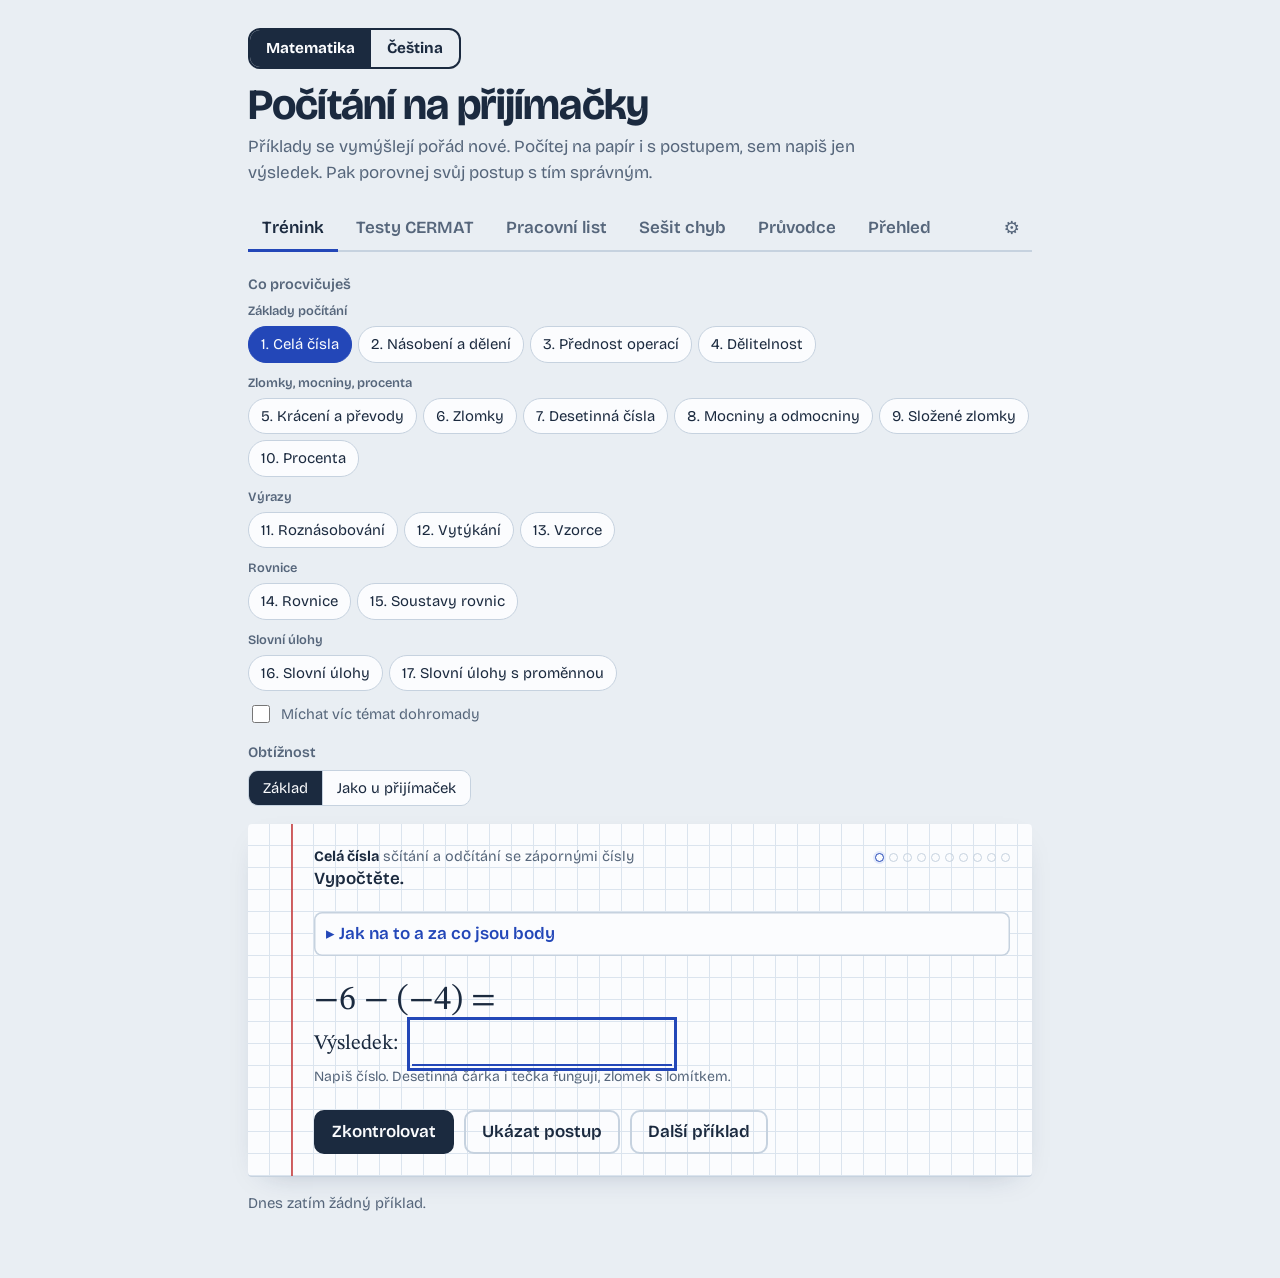
==== commit 242c15ec: "Data z index.html do js/data/ (refaktoring, krok 2) SLOVNI, PROMENNA a SHODA/MEMNE jsou v samostatný" ====
--- a/app/src/main/assets/index.html
+++ b/app/src/main/assets/index.html
@@ -129,6 +129,9 @@
 // V Android aplikaci se klíč a model načtou z local.properties přes most AndroidCfg.
 try{ if(window.AndroidCfg){ const k=AndroidCfg.key(), m=AndroidCfg.model(); if(k) AI_CONFIG.apiKey=k; if(m) AI_CONFIG.model=m; } }catch(e){}
 </script>
+<script src="js/data/slovni.js"></script>
+<script src="js/data/promenna.js"></script>
+<script src="js/data/cestina.js"></script>
 <script>
 'use strict';
 // ================= utility =================
@@ -1027,8 +1030,6 @@
   }
 }
 
-// ---- slovní úlohy: data z slovni-ulohy/ulohy.json (vkládá je slovni-ulohy/vlozit.js, jen po úspěšném ověření)
-/*SLOVNI_START*/const SLOVNI=[{"id":1,"typ":"součet a rozdíl","text":"Obce Lipová a Javorník mají dohromady 3 480 obyvatel. Lipová má o 620 obyvatel více než Javorník.","otazka":"Kolik obyvatel má Javorník?","odpoved":{"hodnota":1430,"jednotka":"obyvatel"},"moznosti":{"A":2860,"B":1430,"C":1740,"D":2050,"E":"jiný výsledek"},"spravne":"B","chyby":{"A":{"rada":"Číslo 2 860 představuje obyvatele obou obcí bez přebytku Lipové. Rozděl tento zbytek ještě dvěma: 2 860 / 2 = 1 430.","podtrhnout":"mají dohromady 3 480 obyvatel"},"C":{"rada":"Obce nemají stejný počet obyvatel. Nejdříve odečti rozdíl 620 a teprve zbytek děl dvěma: (3 480 - 620) / 2 = 1 430.","podtrhnout":"Lipová má o 620 obyvatel více než Javorník"},"D":{"rada":"Pozor, otázka se ptá na Javorník. Lipová má 2 050 obyvatel, Javorník má o 620 méně: 2 050 - 620 = 1 430 obyvatel.","podtrhnout":"Kolik obyvatel má Javorník?"}},"postup":[{"text":"Kdyby měly obě obce stejně obyvatel jako Javorník, měly by dohromady o 620 méně.","vypocet":"3480-620","vysledek":2860},{"text":"Tento zbytek rozdělíme rovným dílem mezi obě obce, čímž získáme počet obyvatel Javorníku.","vypocet":"2860/2","vysledek":1430}]},{"id":2,"typ":"součet a rozdíl","text":"{o1} a {o2} mají dohromady 96 sběratelských kartiček. {o1} má třikrát více kartiček než {o2}.","otazka":"Kolik kartiček má {o1}?","osoby":{"o1":{"rod":"m","jmeno":"Martin"},"o2":{"rod":"m","jmeno":"Ondra"}},"odpoved":{"hodnota":72,"jednotka":"kartiček"},"moznosti":{"A":24,"B":32,"C":64,"D":72,"E":"jiný výsledek"},"spravne":"D","chyby":{"A":{"rada":"Pozor, otázka se ptá na to, kolik kartiček má {o1}. {o2} má 24 kartiček, {o1} má třikrát více: 24 * 3 = 72 kartiček.","podtrhnout":"Kolik kartiček má {o1}?"},"B":{"rada":"{o1} má třikrát více kartiček než {o2}, celkový počet se tedy dělí na 1 + 3 = 4 díly. Jeden díl je 96 / 4 = 24 kartiček.","podtrhnout":"{o1} má třikrát více kartiček než {o2}"},"C":{"rada":"{o1} má třikrát více kartiček než {o2}, poměr je tedy 3 : 1 (celkem 4 díly). {o1} má 3 * 24 = 72 kartiček.","podtrhnout":"{o1} má třikrát více kartiček než {o2}"}},"postup":[{"text":"{o2} má 1 díl a {o1} 3 díly, dohromady mají 4 stejné díly.","vypocet":"1+3","vysledek":4},{"text":"Jeden díl je to, co má {o2}. Vypočítáme ho vydělením celkového počtu čtyřmi.","vypocet":"96/4","vysledek":24},{"text":"{o1} má 3 díly, takže jeden díl vynásobíme třemi.","vypocet":"24*3","vysledek":72}]},{"id":3,"typ":"součet a rozdíl","text":"Na školní výlet jelo 54 žáků. Dívek bylo o 8 méně než chlapců.","otazka":"Kolik dívek jelo na výlet?","odpoved":{"hodnota":23,"jednotka":"dívek"},"moznosti":{"A":23,"B":27,"C":31,"D":46,"E":"jiný výsledek"},"spravne":"A","chyby":{"B":{"rada":"Dívek a chlapců nejelo stejně. Nejdříve odečti rozdíl 8 a teprve zbytek děl dvěma: (54 - 8) / 2 = 23.","podtrhnout":"Dívek bylo o 8 méně než chlapců"},"C":{"rada":"Pozor, otázka se ptá na dívky. Číslo 31 představuje chlapce, dívek jelo o 8 méně: 31 - 8 = 23.","podtrhnout":"Kolik dívek jelo na výlet?"},"D":{"rada":"Číslo 46 představuje žáky bez rozdílu. Rozděl tento zbytek rovným dílem: 46 / 2 = 23.","podtrhnout":"Na školní výlet jelo 54 žáků"}},"postup":[{"text":"Kdyby bylo chlapců stejně jako dívek, jelo by o 8 žáků méně.","vypocet":"54-8","vysledek":46},{"text":"Tento počet rozdělíme na dvě stejné části, čímž získáme počet dívek.","vypocet":"46/2","vysledek":23}]},{"id":4,"typ":"součet a rozdíl","text":"Kniha a sešit stojí dohromady 268 Kč. Kniha je o 196 Kč dražší než sešit.","otazka":"Kolik korun stojí sešit?","odpoved":{"hodnota":36,"jednotka":"Kč"},"moznosti":{"A":36,"B":72,"C":134,"D":232,"E":"jiný výsledek"},"spravne":"A","chyby":{"B":{"rada":"Částka 72 Kč odpovídá ceně dvou sešitů. Rozděl ji dvěma: 72 / 2 = 36 Kč.","podtrhnout":"Kniha a sešit stojí dohromady 268 Kč"},"C":{"rada":"Kniha a sešit nestojí stejně. Nejdříve odečti rozdíl 196 Kč a teprve zbytek děl dvěma: (268 - 196) / 2 = 36 Kč.","podtrhnout":"Kniha je o 196 Kč dražší než sešit"},"D":{"rada":"Pozor, otázka se ptá na sešit. Kniha stojí 232 Kč, sešit je o 196 Kč levnější: 232 - 196 = 36 Kč.","podtrhnout":"Kolik korun stojí sešit?"}},"postup":[{"text":"Od celkové ceny odečteme rozdíl, čímž získáme cenu odpovídající dvěma sešitům.","vypocet":"268-196","vysledek":72},{"text":"Cenu dvou sešitů vydělíme dvěma, abychom dostali cenu jednoho sešitu.","vypocet":"72/2","vysledek":36}]},{"id":5,"typ":"součet a rozdíl","text":"{o1}, {o2} a {o3} mají dohromady 160 Kč. {o1} má o 20 Kč více než {o2} a {o3} má dvakrát více než {o2}.","otazka":"Kolik korun má {o3}?","osoby":{"o1":{"rod":"f","jmeno":"Jana"},"o2":{"rod":"f","jmeno":"Eva"},"o3":{"rod":"f","jmeno":"Lucie"}},"odpoved":{"hodnota":70,"jednotka":"Kč"},"moznosti":{"A":35,"B":55,"C":70,"D":80,"E":"jiný výsledek"},"spravne":"C","chyby":{"A":{"rada":"Pozor, otázka se ptá na to, kolik korun má {o3}. {o2} má 35 Kč, ale {o3} má dvakrát tolik: 35 * 2 = 70 Kč.","podtrhnout":"Kolik korun má {o3}?"},"B":{"rada":"Pozor, částku 55 Kč má {o1}. Otázka se ptá, kolik má {o3}. {o3} má dvakrát tolik co {o2}: 2 * 35 = 70 Kč.","podtrhnout":"Kolik korun má {o3}?"},"D":{"rada":"{o3} má dvakrát více než {o2}, nikoli polovinu z celku 160 Kč. Správná částka je 70 Kč.","podtrhnout":"{o3} má dvakrát více než {o2}"}},"postup":[{"text":"Kdyby {o1} neměla o 20 Kč více, měly by dívky celkem 4 stejné díly.","vypocet":"160-20","vysledek":140},{"text":"Jeden díl je částka, kterou má {o2}. Vypočítáme ji vydělením čtyřmi.","vypocet":"140/4","vysledek":35},{"text":"{o3} má dvakrát více než {o2}, tedy 2 díly.","vypocet":"35*2","vysledek":70}]},{"id":6,"typ":"poměr","text":"Hmotnosti dvou balíků jsou v poměru 2 : 7 a liší se o 1,5 kg.","otazka":"Kolik kilogramů váží těžší balík?","odpoved":{"hodnota":2.1,"jednotka":"kg"},"moznosti":{"A":0.6,"B":1.5,"C":2.1,"D":2.7,"E":"jiný výsledek"},"spravne":"C","chyby":{"A":{"rada":"Pozor, otázka se ptá na těžší balík. Lehčí balík váží 0,6 kg (2 díly), těžší balík má 7 dílů: 7 * 0,3 = 2,1 kg.","podtrhnout":"Kolik kilogramů váží těžší balík?"},"B":{"rada":"Číslo 1,5 kg je pouze rozdíl mezi balíky. Těžší balík váží 2,1 kg.","podtrhnout":"liší se o 1,5 kg"},"D":{"rada":"Číslo 2,7 kg je součet obou balíků (9 dílů). Samotný těžší balík má 7 dílů, tedy 7 * 0,3 = 2,1 kg.","podtrhnout":"Kolik kilogramů váží těžší balík?"}},"postup":[{"text":"Rozdíl v poměru je 7 - 2 = 5 dílů, což odpovídá 1,5 kg.","vypocet":"7-2","vysledek":5},{"text":"Jeden díl poměru vypočítáme vydělením rozdílu 5 díly.","vypocet":"1.5/5","vysledek":0.3},{"text":"Těžší balík má 7 dílů.","vypocet":"7*0.3","vysledek":2.1}]},{"id":7,"typ":"poměr","text":"Dědeček rozdělil 4 200 Kč mezi vnuky Adama a Báru v poměru 3 : 4.","otazka":"Kolik korun dostala Bára?","odpoved":{"hodnota":2400,"jednotka":"Kč"},"moznosti":{"A":1800,"B":2100,"C":2400,"D":600,"E":"jiný výsledek"},"spravne":"C","chyby":{"A":{"rada":"Pozor, otázka se ptá na Báru. Adam dostal 1 800 Kč (3 díly), Bára má 4 díly: 4 * 600 = 2 400 Kč.","podtrhnout":"Kolik korun dostala Bára?"},"B":{"rada":"Peníze se nedělí rovným dílem. Poměr 3 : 4 znamená celkem 7 dílů, Bára dostane 4 * 600 = 2 400 Kč.","podtrhnout":"v poměru 3 : 4"},"D":{"rada":"Částka 600 Kč je hodnota jednoho dílu. Bára má 4 díly, spočítej 4 * 600 = 2 400 Kč.","podtrhnout":"Kolik korun dostala Bára?"}},"postup":[{"text":"Poměr 3 : 4 znamená celkem 3 + 4 = 7 stejných dílů.","vypocet":"3+4","vysledek":7},{"text":"Jeden díl vypočítáme vydělením celkové částky 7 díly.","vypocet":"4200/7","vysledek":600},{"text":"Bára dostala 4 díly.","vypocet":"4*600","vysledek":2400}]},{"id":8,"typ":"poměr","text":"V knihovně je poměr českých a cizojazyčných knih 5 : 2. Českých knih je o 450 více než cizojazyčných.","otazka":"Kolik knih je v knihovně celkem?","odpoved":{"hodnota":1050,"jednotka":"knih"},"moznosti":{"A":630,"B":750,"C":300,"D":1050,"E":"jiný výsledek"},"spravne":"D","chyby":{"A":{"rada":"Českých knih není 450, ale je jich o 450 více. Rozdílu 5 - 2 = 3 díly odpovídá 450 knih, jeden díl je 150 knih.","podtrhnout":"Českých knih je o 450 více než cizojazyčných"},"B":{"rada":"Pozor, otázka se ptá na všechny knihy celkem. Českých knih je sice 750, ale v knihovně je celkem 7 dílů: 7 * 150 = 1 050 knih.","podtrhnout":"Kolik knih je v knihovně celkem?"},"C":{"rada":"Číslo 300 je počet cizojazyčných knih. Celkem je v knihovně 7 dílů: 7 * 150 = 1 050 knih.","podtrhnout":"Kolik knih je v knihovně celkem?"}},"postup":[{"text":"Rozdíl mezi českými a cizojazyčnými knihami je 5 - 2 = 3 díly.","vypocet":"5-2","vysledek":3},{"text":"Tři díly odpovídají 450 knihám, jeden díl je 450 / 3.","vypocet":"450/3","vysledek":150},{"text":"Knih v knihovně je celkem 5 + 2 = 7 dílů.","vypocet":"7*150","vysledek":1050}]},{"id":9,"typ":"poměr","text":"Na zahradě rostou jabloně, hrušně a švestky v poměru 4 : 3 : 2. Švestek je 14.","otazka":"Kolik jabloní roste na zahradě?","odpoved":{"hodnota":28,"jednotka":"jabloní"},"moznosti":{"A":63,"B":21,"C":28,"D":56,"E":"jiný výsledek"},"spravne":"C","chyby":{"A":{"rada":"Číslo 63 je součet všech stromů. Jabloně tvoří pouze 4 díly: 4 * 7 = 28.","podtrhnout":"Kolik jabloní roste na zahradě?"},"B":{"rada":"Pozor, otázka se ptá na jabloně. Hrušní je 21 (3 díly), jabloně mají 4 díly: 4 * 7 = 28.","podtrhnout":"Kolik jabloní roste na zahradě?"},"D":{"rada":"Švestek je 14 a odpovídají 2 dílům. Jeden díl je 14 / 2 = 7 stromů, jabloní je 4 * 7 = 28.","podtrhnout":"Švestek je 14"}},"postup":[{"text":"Švestky tvoří 2 díly poměru a je jich 14, jeden díl je 14 / 2.","vypocet":"14/2","vysledek":7},{"text":"Jabloně tvoří 4 díly poměru.","vypocet":"4*7","vysledek":28}]},{"id":10,"typ":"poměr","text":"Délky stran obdélníku jsou v poměru 3 : 5. Obvod obdélníku je 64 cm.","otazka":"Jak dlouhá je delší strana obdélníku (v cm)?","odpoved":{"hodnota":20,"jednotka":"cm"},"moznosti":{"A":12,"B":20,"C":24,"D":40,"E":"jiný výsledek"},"spravne":"B","chyby":{"A":{"rada":"Délka 12 cm patří kratší straně. Delší strana má 5 dílů: 5 * 4 = 20 cm.","podtrhnout":"Jak dlouhá je delší strana obdélníku (v cm)?"},"C":{"rada":"Obvod tvoří dvě kratší a dvě delší strany. Polovina obvodu je 32 cm (8 dílů), delší strana má 5 * 4 = 20 cm.","podtrhnout":"Obvod obdélníku je 64 cm"},"D":{"rada":"Obvod obdélníku je 2 * (a + b). Na součet a + b připadá 32 cm, delší strana měří 5 * 4 = 20 cm.","podtrhnout":"Obvod obdélníku je 64 cm"}},"postup":[{"text":"Součet jedné kratší a jedné delší strany je polovina obvodu.","vypocet":"64/2","vysledek":32},{"text":"Strany jsou v poměru 3 : 5, celkem 3 + 5 = 8 dílů.","vypocet":"3+5","vysledek":8},{"text":"Jeden díl má délku 32 / 8 = 4 cm.","vypocet":"32/8","vysledek":4},{"text":"Delší strana má 5 dílů.","vypocet":"5*4","vysledek":20}]},{"id":11,"typ":"poměr","text":"Ovocný nápoj se míchá ze sirupu a vody v poměru 1 : 6. Chceme připravit 21 dl nápoje.","otazka":"Kolik decilitrů sirupu potřebujeme?","odpoved":{"hodnota":3,"jednotka":"dl"},"moznosti":{"A":3,"B":3.5,"C":15,"D":18,"E":"jiný výsledek"},"spravne":"A","chyby":{"B":{"rada":"Celý nápoj obsahuje sirup i vodu, má tedy 1 + 6 = 7 dílů. Počítej 21 / 7 = 3 dl.","podtrhnout":"Chceme připravit 21 dl nápoje"},"C":{"rada":"Číslo 6 je poměrný díl, ne decilitry. Celý nápoj má 1 + 6 = 7 dílů, sirup tvoří 21 / 7 = 3 dl.","podtrhnout":"v poměru 1 : 6"},"D":{"rada":"Pozor, otázka se ptá na sirup. Číslo 18 dl je objem vody, sirup tvoří 1 díl: 21 / 7 = 3 dl.","podtrhnout":"Kolik decilitrů sirupu potřebujeme?"}},"postup":[{"text":"Sirup a voda tvoří celkem 1 + 6 = 7 dílů nápoje.","vypocet":"1+6","vysledek":7},{"text":"Jeden díl (objem sirupu) vypočítáme vydělením 21 dl sedmi díly.","vypocet":"21/7","vysledek":3}]},{"id":12,"typ":"procenta","text":"Bunda stála 2 400 Kč. Nejdříve ji zlevnili o 20 %, potom novou cenu ještě o 10 %.","otazka":"Kolik korun stojí bunda teď?","odpoved":{"hodnota":1728,"jednotka":"Kč"},"moznosti":{"A":1680,"B":1728,"C":192,"D":1920,"E":"jiný výsledek"},"spravne":"B","chyby":{"A":{"rada":"Druhá sleva se počítá z nové ceny 1 920 Kč, ne z původních 2 400 Kč. Postupné slevy nelze sčítat.","podtrhnout":"potom novou cenu ještě o 10 %"},"C":{"rada":"Otázka žádá konečnou cenu bundy. Druhou slevu (192 Kč) ještě odečti od meziceny: 1 920 - 192 = 1 728 Kč.","podtrhnout":"Kolik korun stojí bunda teď?"},"D":{"rada":"Po první slevě stojí bunda 1 920 Kč, z této částky ještě odečti druhou slevu 10 %: 1 920 - 192 = 1 728 Kč.","podtrhnout":"potom novou cenu ještě o 10 %"}},"postup":[{"text":"Po první slevě o 20 % se platí 80 % původní ceny.","vypocet":"2400*0.8","vysledek":1920},{"text":"Druhá sleva o 10 % se počítá z nové ceny, platí se 90 % z 1 920 Kč.","vypocet":"1920*0.9","vysledek":1728},{"text":"Pozor: dvě slevy po sobě se nesčítají. 30 % z 2 400 Kč by dalo špatný výsledek 1 680 Kč."}]},{"id":13,"typ":"procenta","text":"Po zdražení o 15 % stojí jízdenka 92 Kč.","otazka":"Kolik korun stála jízdenka před zdražením?","odpoved":{"hodnota":80,"jednotka":"Kč"},"moznosti":{"A":77,"B":78.2,"C":80,"D":105.8,"E":"jiný výsledek"},"spravne":"C","chyby":{"A":{"rada":"Zdražení je o 15 %, ne o 15 Kč. Nová cena 92 Kč odpovídá 115 % původní ceny: 92 / 1,15 = 80 Kč.","podtrhnout":"Po zdražení o 15 %"},"B":{"rada":"Původní cena představuje 100 %, nová cena 92 Kč je 115 %. Vyděl: 92 / 1,15 = 80 Kč.","podtrhnout":"Po zdražení o 15 %"},"D":{"rada":"Před zdražením byla cena nižší. Místo násobení děl: 92 / 1,15 = 80 Kč.","podtrhnout":"před zdražením"}},"postup":[{"text":"Původní cena je 100 %, po zdražení o 15 % stojí jízdenka 115 %.","vypocet":"100+15","vysledek":115},{"text":"Jedno procento původní ceny vypočítáme vydělením nové ceny 115.","vypocet":"92/115","vysledek":0.8},{"text":"Původní cena (100 %) je stonásobek jednoho procenta.","vypocet":"0.8*100","vysledek":80}]},{"id":14,"typ":"procenta","text":"Ve třídě je 25 žáků a 9 z nich chodí do sportovního kroužku.","otazka":"Kolik procent žáků chodí do kroužku?","odpoved":{"hodnota":36,"jednotka":"%"},"moznosti":{"A":9,"B":25,"C":36,"D":64,"E":"jiný výsledek"},"spravne":"C","chyby":{"A":{"rada":"V kroužku je 9 žáků, ale otázka žádá procenta z celku: (9 / 25) * 100 = 36 %.","podtrhnout":"Kolik procent žáků chodí do kroužku?"},"B":{"rada":"Číslo 25 je počet všech žáků ve třídě (100 %). Žáci v kroužku tvoří (9 / 25) * 100 = 36 %.","podtrhnout":"Kolik procent žáků chodí do kroužku?"},"D":{"rada":"Číslo 64 % představuje žáky mimo kroužek. Do kroužku chodí 100 - 64 = 36 % žáků.","podtrhnout":"Kolik procent žáků chodí do kroužku?"}},"postup":[{"text":"Podíl žáků v kroužku vyjádříme jako zlomek 9 / 25.","vypocet":"9/25","vysledek":0.36},{"text":"Desetinné číslo převedeme na procenta vynásobením stem.","vypocet":"0.36*100","vysledek":36}]},{"id":15,"typ":"procenta","text":"Letos přišlo na školní ples 630 lidí. To je o 40 % více než loni.","otazka":"Kolik lidí přišlo na ples loni?","odpoved":{"hodnota":450,"jednotka":"lidí"},"moznosti":{"A":378,"B":450,"C":180,"D":882,"E":"jiný výsledek"},"spravne":"B","chyby":{"A":{"rada":"Základem (100 %) je loňská účast. Letošních 630 lidí je 140 % loňska, vyděl: 630 / 1,4 = 450 lidí.","podtrhnout":"o 40 % více než loni"},"C":{"rada":"Číslo 180 je nárůst počtu návštěvníků. Loni přišlo 630 - 180 = 450 lidí.","podtrhnout":"Kolik lidí přišlo na ples loni?"},"D":{"rada":"Loni přišlo méně lidí než letos. Místo násobení letošní počet vyděl: 630 / 1,4 = 450 lidí.","podtrhnout":"Kolik lidí přišlo na ples loni?"}},"postup":[{"text":"Letošních 630 lidí představuje 100 % + 40 % = 140 % loňské účasti.","vypocet":"100+40","vysledek":140},{"text":"Jedno procento loňské účasti je 630 / 140.","vypocet":"630/140","vysledek":4.5},{"text":"Loňská účast (100 %) je stonásobek.","vypocet":"4.5*100","vysledek":450}]},{"id":16,"typ":"procenta","text":"Letního tábora se zúčastnilo 168 dětí. To je o 30 % méně než v loňském roce.","otazka":"Kolik dětí se tábora zúčastnilo loni?","odpoved":{"hodnota":240,"jednotka":"dětí"},"moznosti":{"A":218.4,"B":72,"C":240,"D":280,"E":"jiný výsledek"},"spravne":"C","chyby":{"A":{"rada":"Základem (100 %) je loňský tábor. Letošních 168 dětí odpovídá 70 % loňska, děl: 168 / 0,7 = 240 dětí.","podtrhnout":"o 30 % méně než v loňském roce"},"B":{"rada":"Číslo 72 představuje úbytek dětí. Loni se tábora zúčastnilo 168 + 72 = 240 dětí.","podtrhnout":"Kolik dětí se tábora zúčastnilo loni?"},"D":{"rada":"Při poklesu o 30 % zbývá 100 - 30 = 70 % loňského základu. Správný výpočet je 168 / 0,7 = 240 dětí.","podtrhnout":"o 30 % méně než v loňském roce"}},"postup":[{"text":"Letošních 168 dětí představuje 100 % - 30 % = 70 % loňské účasti.","vypocet":"100-30","vysledek":70},{"text":"Jedno procento loňské účasti je 168 / 70.","vypocet":"168/70","vysledek":2.4},{"text":"Loňská účast (100 %) je stonásobek.","vypocet":"2.4*100","vysledek":240}]},{"id":17,"typ":"procenta","text":"Sál má 400 míst. Před koncertem bylo obsazeno 65 % míst, potom přišlo ještě 48 lidí.","otazka":"Kolik procent míst je teď obsazeno?","odpoved":{"hodnota":77,"jednotka":"%"},"moznosti":{"A":65,"B":12,"C":77,"D":113,"E":"jiný výsledek"},"spravne":"C","chyby":{"A":{"rada":"Po příchodu 48 lidí obsazenost vzrostla. Převeď 48 lidí na procenta (12 %) a přičti k 65 %: celkem 77 %.","podtrhnout":"potom přišlo ještě 48 lidí"},"B":{"rada":"Číslo 12 % je přírůstek ze 48 lidí. Přičti k němu původních 65 %: 65 + 12 = 77 %.","podtrhnout":"Kolik procent míst je teď obsazeno?"},"D":{"rada":"Nelze sčítat procenta a osoby dohromady. Převeď 48 lidí na procenta (48 / 400 * 100 = 12 %) a přičti: 65 + 12 = 77 %.","podtrhnout":"obsazeno 65 % míst, potom přišlo ještě 48 lidí"}},"postup":[{"text":"Před koncertem bylo obsazeno 65 % ze 400 míst.","vypocet":"400*0.65","vysledek":260},{"text":"Po příchodu dalších 48 lidí je obsazeno 260 + 48 míst.","vypocet":"260+48","vysledek":308},{"text":"Obsazenost v procentech je (308 / 400) * 100.","vypocet":"308/400*100","vysledek":77}]},{"id":18,"typ":"procenta","text":"Kino bylo zaplněné ze 60 %. Když přišlo dalších 18 diváků, zaplněnost stoupla na 75 %.","otazka":"Kolik míst má kino?","odpoved":{"hodnota":120,"jednotka":"míst"},"moznosti":{"A":24,"B":72,"C":90,"D":120,"E":"jiný výsledek"},"spravne":"D","chyby":{"A":{"rada":"18 diváků netvoří 75 % kina, ale rozdíl 75 - 60 = 15 %. Celá kapacita je 18 / 0,15 = 120 míst.","podtrhnout":"zaplněnost stoupla na 75 %"},"B":{"rada":"Číslo 72 je původní počet diváků. Kapacita celého kina (100 %) je 120 míst.","podtrhnout":"Kolik míst má kino?"},"C":{"rada":"Číslo 90 je konečný počet diváků v kině. Celková kapacita (100 %) je 120 míst.","podtrhnout":"Kolik míst má kino?"}},"postup":[{"text":"Přírůstek 18 diváků odpovídá rozdílu v zaplněnosti 75 % - 60 % = 15 %.","vypocet":"75-60","vysledek":15},{"text":"Jedno procento kapacity kina představuje 18 / 15 míst.","vypocet":"18/15","vysledek":1.2},{"text":"Celá kapacita kina (100 %) je stonásobek.","vypocet":"1.2*100","vysledek":120}]},{"id":19,"typ":"procenta","text":"Ve sboru zpívá 56 lidí. Mužů je o 40 % méně než žen.","otazka":"Kolik mužů zpívá ve sboru?","odpoved":{"hodnota":21,"jednotka":"mužů"},"moznosti":{"A":21,"B":22.4,"C":28,"D":35,"E":"jiný výsledek"},"spravne":"A","chyby":{"B":{"rada":"Mužů je o 40 % méně než žen, nikoli z celého sboru. Ženy tvoří základ: 56 / 1,6 = 35 žen a 56 - 35 = 21 mužů.","podtrhnout":"Mužů je o 40 % méně než žen"},"C":{"rada":"Mužů a žen není stejně. Muži tvoří 60 % počtu žen, ve sboru je 35 žen a 21 mužů.","podtrhnout":"Mužů je o 40 % méně než žen"},"D":{"rada":"Pozor, otázka se ptá na muže. Ve sboru zpívá 35 žen, mužů je 56 - 35 = 21.","podtrhnout":"Kolik mužů zpívá ve sboru?"}},"postup":[{"text":"Ženy tvoří 100 % a mužů je o 40 % méně, tedy tvoří 60 % počtu žen.","vypocet":"100-40","vysledek":60},{"text":"Celý sbor odpovídá 100 % + 60 % = 160 % počtu žen.","vypocet":"100+60","vysledek":160},{"text":"Počet žen vypočítáme vydělením 56 číslem 1,6.","vypocet":"56/1.6","vysledek":35},{"text":"Mužů je zbytek do 56.","vypocet":"56-35","vysledek":21}]},{"id":20,"typ":"procenta","text":"Cena vstupenky klesla z 250 Kč na 200 Kč.","otazka":"O kolik procent vstupenka zlevnila?","odpoved":{"hodnota":20,"jednotka":"%"},"moznosti":{"A":20,"B":25,"C":50,"D":80,"E":"jiný výsledek"},"spravne":"A","chyby":{"B":{"rada":"Základem (100 %) je původní cena 250 Kč. Sleva 50 Kč tvoří (50 / 250) * 100 = 20 %.","podtrhnout":"klesla z 250 Kč na 200 Kč"},"C":{"rada":"Sleva je sice 50 Kč, ale otázka žádá procenta: (50 / 250) * 100 = 20 %.","podtrhnout":"O kolik procent vstupenka zlevnila?"},"D":{"rada":"Nová cena je 80 % původní. Vstupenka zlevnila o 100 - 80 = 20 %.","podtrhnout":"O kolik procent vstupenka zlevnila?"}},"postup":[{"text":"Zlevnění v korunách je rozdíl původní a nové ceny.","vypocet":"250-200","vysledek":50},{"text":"Jedno procento z původní ceny 250 Kč je 2,50 Kč.","vypocet":"250/100","vysledek":2.5},{"text":"Slevu 50 Kč vyjádříme v procentech vydělením 2,5.","vypocet":"50/2.5","vysledek":20}]},{"id":21,"typ":"procenta","text":"{o1} ušla 3,6 km, {o2} ušel 4,5 km.","otazka":"O kolik procent delší cestu ušel {o2} než {o1}?","osoby":{"o1":{"rod":"f","jmeno":"Eliška"},"o2":{"rod":"m","jmeno":"Petr"}},"odpoved":{"hodnota":25,"jednotka":"%"},"moznosti":{"A":0.9,"B":20,"C":25,"D":125,"E":"jiný výsledek"},"spravne":"C","chyby":{"A":{"rada":"{o2} ušel o 0,9 km více, ale otázka žádá procenta. Základem je kratší trasa 3,6 km: (0,9 / 3,6) * 100 = 25 %.","podtrhnout":"O kolik procent delší cestu ušel {o2} než {o1}?"},"B":{"rada":"Otázka se ptá 'než {o1}', základem je tedy 3,6 km: (0,9 / 3,6) * 100 = 25 %.","podtrhnout":"než {o1}"},"D":{"rada":"Delší trasa představuje 125 % kratší trasy. O kolik procent je delší, zjistíš jako 125 - 100 = 25 %.","podtrhnout":"O kolik procent delší cestu ušel {o2} než {o1}?"}},"postup":[{"text":"{o2} ušel o 4,5 - 3,6 = 0,9 km více než {o1}.","vypocet":"4.5-3.6","vysledek":0.9},{"text":"Základem (100 %) je trasa, kterou ušla {o1} (3,6 km). Rozdíl v procentech vypočítáme jako (0,9 / 3,6) * 100.","vypocet":"0.9/3.6*100","vysledek":25}]},{"id":22,"typ":"zlomek celku","text":"Ve čtvrtek prodali v pekárně 120 rohlíků, v pátek o čtvrtinu více než ve čtvrtek.","otazka":"Kolik rohlíků prodali v pátek?","odpoved":{"hodnota":150,"jednotka":"rohlíků"},"moznosti":{"A":124,"B":30,"C":150,"D":160,"E":"jiný výsledek"},"spravne":"C","chyby":{"A":{"rada":"O čtvrtinu více znamená přičíst 120 / 4 = 30 rohlíků, ne číslo 4. V pátek prodali 120 + 30 = 150 rohlíků.","podtrhnout":"o čtvrtinu více než ve čtvrtek"},"B":{"rada":"Číslo 30 je pouze nárůst. V pátek prodali o 30 rohlíků více než ve čtvrtek: 120 + 30 = 150 rohlíků.","podtrhnout":"Kolik rohlíků prodali v pátek?"},"D":{"rada":"Čtvrtina ze 120 je 30 rohlíků, ne 40. Správný výsledek je 120 + 30 = 150 rohlíků.","podtrhnout":"o čtvrtinu více než ve čtvrtek"}},"postup":[{"text":"Jedna čtvrtina ze 120 rohlíků je 120 / 4.","vypocet":"120/4","vysledek":30},{"text":"V pátek prodali o 30 rohlíků více než ve čtvrtek.","vypocet":"120+30","vysledek":150}]},{"id":23,"typ":"zlomek celku","text":"V pondělí vysadili x stromů. V úterý vysadili o třetinu více než v pondělí a ve středu o polovinu více než v pondělí. Za tři dny vysadili 230 stromů.","otazka":"Kolik stromů vysadili v pondělí?","odpoved":{"hodnota":60,"jednotka":"stromů"},"moznosti":{"A":46,"B":60,"C":90,"D":80,"E":"jiný výsledek"},"spravne":"B","chyby":{"A":{"rada":"Pondělí (1), úterý (4/3) a středa (3/2) tvoří dohromady 23/6 pondělního počtu: 230 / (23/6) = 60 stromů.","podtrhnout":"o třetinu více než v pondělí a ve středu o polovinu více než v pondělí"},"C":{"rada":"Pozor, otázka se ptá na pondělí. Ve středu vysadili 90 stromů, v pondělí 60 stromů.","podtrhnout":"Kolik stromů vysadili v pondělí?"},"D":{"rada":"Pozor, otázka se ptá na pondělí. V úterý vysadili 80 stromů, v pondělí 60 stromů.","podtrhnout":"Kolik stromů vysadili v pondělí?"}},"postup":[{"text":"Za všechny tři dny vysadili 1 + 4/3 + 1,5 = 23/6 násobek pondělního počtu.","vypocet":"230/(1+4/3+1.5)","vysledek":60}]},{"id":24,"typ":"zlomek celku","text":"{o1} přečetl první den třetinu knihy, druhý den čtvrtinu knihy. Do konce mu zbývá 150 stran.","otazka":"Kolik stran má kniha?","osoby":{"o1":{"rod":"m","jmeno":"Petr"}},"odpoved":{"hodnota":360,"jednotka":"stran"},"moznosti":{"A":200,"B":210,"C":360,"D":600,"E":"jiný výsledek"},"spravne":"C","chyby":{"A":{"rada":"{o1} přečte 1/3 + 1/4 = 7/12 knihy. Zbývá 5/12, celá kniha má 150 / (5/12) = 360 stran.","podtrhnout":"první den třetinu knihy"},"B":{"rada":"Číslo 210 je počet již přečtených stran. Celá kniha má 210 + 150 = 360 stran.","podtrhnout":"Kolik stran má kniha?"},"D":{"rada":"Zbytek 150 stran odpovídá 5/12 knihy, ne 1/4. Celá kniha má 150 / (5/12) = 360 stran.","podtrhnout":"Do konce mu zbývá 150 stran"}},"postup":[{"text":"Do konce knihy zbývá 1 - 1/3 - 1/4 = 5/12 knihy, což je 150 stran.","vypocet":"150/(1-1/3-1/4)","vysledek":360}]},{"id":25,"typ":"zlomek celku","text":"{o1} snědl 3/8 pizzy. {o2} snědl o 1/8 pizzy méně než {o1}.","otazka":"Jaká část pizzy zůstala?","osoby":{"o1":{"rod":"m","jmeno":"Tom"},"o2":{"rod":"m","jmeno":"Jirka"}},"odpoved":{"hodnota":0.375,"jednotka":"","zobrazeni":"3/8"},"moznosti":{"A":"1/8","B":"1/4","C":"3/8","D":"5/8","E":"jiný výsledek"},"spravne":"C","chyby":{"A":{"rada":"Oba podíly sečti a odečti od celé pizzy (1): 1 - (3/8 + 2/8) = 3/8.","podtrhnout":"Jaká část pizzy zůstala?"},"B":{"rada":"{o2} sní 1/4 pizzy. Otázka se ptá, jaká část pizzy zůstane po obou: 1 - 5/8 = 3/8.","podtrhnout":"Jaká část pizzy zůstala?"},"D":{"rada":"Část 5/8 představuje snědenou pizzu. Zbývá celá pizza bez snědené části: 1 - 5/8 = 3/8.","podtrhnout":"Jaká část pizzy zůstala?"}},"postup":[{"text":"{o2} snědl o 1/8 méně než {o1}.","vypocet":"3/8-1/8","vysledek":0.25},{"text":"Dohromady snědli {o1} i {o2} 3/8 + 2/8 = 5/8 pizzy.","vypocet":"3/8+0.25","vysledek":0.625},{"text":"Z celé pizzy zůstala zbývající část (3/8).","vypocet":"1-0.625","vysledek":0.375}]},{"id":26,"typ":"zlomek celku","text":"Ráno měli v obchodě 240 triček. Dopoledne prodali čtvrtinu všech triček, odpoledne třetinu triček, která zbyla po dopoledni.","otazka":"Kolik triček zbylo večer v obchodě?","odpoved":{"hodnota":120,"jednotka":"triček"},"moznosti":{"A":60,"B":80,"C":100,"D":120,"E":"jiný výsledek"},"spravne":"D","chyby":{"A":{"rada":"Odpoledne se prodá 60 triček, ale otázka se ptá na večerní zbytek: 180 - 60 = 120 triček.","podtrhnout":"Kolik triček zbylo večer v obchodě?"},"B":{"rada":"Odpoledne se prodá třetina ze zbytku 180 triček (60 triček), nikoli z původních 240.","podtrhnout":"třetinu triček, která zbyla po dopoledni"},"C":{"rada":"Odpolední třetina se počítá ze 180 zbylých triček (60 triček), ne z 240. Večer zbývá 120 triček.","podtrhnout":"třetinu triček, která zbyla po dopoledni"}},"postup":[{"text":"Dopoledne prodali čtvrtinu z 240 triček.","vypocet":"240/4","vysledek":60},{"text":"Po dopoledni zbylo v obchodě 240 - 60 triček.","vypocet":"240-60","vysledek":180},{"text":"Odpoledne prodali třetinu ze 180 triček.","vypocet":"180/3","vysledek":60},{"text":"Večer zbylo 180 - 60 triček.","vypocet":"180-60","vysledek":120}]},{"id":27,"typ":"zlomek celku","text":"Nádrž je naplněná ze 2/5. Když do ní přilijeme 180 litrů, bude naplněná z 5/8.","otazka":"Kolik litrů se vejde do celé nádrže?","odpoved":{"hodnota":800,"jednotka":"l"},"moznosti":{"A":320,"B":480,"C":500,"D":800,"E":"jiný výsledek"},"spravne":"D","chyby":{"A":{"rada":"Číslo 320 litrů je počáteční objem vody. Do celé nádrže se vejde 800 litrů.","podtrhnout":"Kolik litrů se vejde do celé nádrže?"},"B":{"rada":"180 litrů nezaplní zbývající 3/8 nádrže, ale zvedne hladinu ze 2/5 na 5/8. Celá nádrž pojme 800 litrů.","podtrhnout":"Nádrž je naplněná ze 2/5"},"C":{"rada":"Číslo 500 litrů je objem vody po přilití (5/8 nádrže). Do plné nádrže se vejde 800 litrů.","podtrhnout":"Kolik litrů se vejde do celé nádrže?"}},"postup":[{"text":"Přírůstek 180 litrů představuje 5/8 - 2/5 nádrže.","vypocet":"5/8-2/5","vysledek":0.225},{"text":"Celá nádrž pojme 180 litrů děleno 0,225 (což je 9/40).","vypocet":"180/0.225","vysledek":800}]},{"id":28,"typ":"nepřímá úměrnost","text":"Šest malířů vymaluje školu za 10 dní. Všichni pracují stejně rychle.","otazka":"Za kolik dní vymalují školu 4 malíři?","odpoved":{"hodnota":15,"jednotka":"dní"},"moznosti":{"A":8,"B":60,"C":15,"D":20,"E":"jiný výsledek"},"spravne":"C","chyby":{"A":{"rada":"Méně malířů potřebuje více času, jedná se o nepřímou úměrnost: 6 * 10 / 4 = 15 dní.","podtrhnout":"Všichni pracují stejně rychle"},"B":{"rada":"Číslo 60 je celková práce v člověkodnech. Pro 4 malíře ji vyděl čtyřmi: 60 / 4 = 15 dní.","podtrhnout":"Za kolik dní vymalují školu 4 malíři?"},"D":{"rada":"Čtyři malíři nepředstavují polovinu ze šesti. Správný výpočet je 6 * 10 / 4 = 15 dní.","podtrhnout":"Za kolik dní vymalují školu 4 malíři?"}},"postup":[{"text":"Celková práce představuje 6 * 10 = 60 člověkodní.","vypocet":"6*10","vysledek":60},{"text":"Čtyři malíři práci dokončí za 60 / 4 dní.","vypocet":"60/4","vysledek":15}]},{"id":29,"typ":"přímá úměrnost","text":"Za 4 kg jablek zaplatíme 98 Kč.","otazka":"Kolik korun zaplatíme za 6 kg stejných jablek?","odpoved":{"hodnota":147,"jednotka":"Kč"},"moznosti":{"A":49,"B":147,"C":24.5,"D":196,"E":"jiný výsledek"},"spravne":"B","chyby":{"A":{"rada":"Částka 49 Kč je cena za 2 kg jablek. Za celých 6 kg zaplatíme 98 + 49 = 147 Kč.","podtrhnout":"Kolik korun zaplatíme za 6 kg stejných jablek?"},"C":{"rada":"Číslo 24,5 Kč je cena za 1 kg. Za 6 kg zaplatíme 6 * 24,5 = 147 Kč.","podtrhnout":"Kolik korun zaplatíme za 6 kg stejných jablek?"},"D":{"rada":"Částka 196 Kč odpovídá 8 kg jablek. Za 6 kg zaplatíme 6 * 24,5 = 147 Kč.","podtrhnout":"Kolik korun zaplatíme za 6 kg stejných jablek?"}},"postup":[{"text":"Jeden kilogram jablek stojí 98 / 4 Kč.","vypocet":"98/4","vysledek":24.5},{"text":"Za 6 kg zaplatíme šestinásobek.","vypocet":"24.5*6","vysledek":147}]},{"id":30,"typ":"přímá úměrnost","text":"Čerpadlo vyčerpá 240 litrů vody za 8 minut. Čerpá stále stejně rychle.","otazka":"Kolik minut bude čerpat 390 litrů?","odpoved":{"hodnota":13,"jednotka":"min"},"moznosti":{"A":5,"B":13,"C":30,"D":16,"E":"jiný výsledek"},"spravne":"B","chyby":{"A":{"rada":"Za 5 minut čerpadlo dočerpá zbylých 150 litrů, ale celých 390 litrů čerpá 8 + 5 = 13 minut.","podtrhnout":"Kolik minut bude čerpat 390 litrů?"},"C":{"rada":"Číslo 30 je rychlost v litrech za minutu. Hledaný čas pro 390 litrů je 390 / 30 = 13 minut.","podtrhnout":"Kolik minut bude čerpat 390 litrů?"},"D":{"rada":"Za 16 minut čerpadlo vyčerpá 480 litrů. Na 390 litrů potřebuje 390 / 30 = 13 minut.","podtrhnout":"Kolik minut bude čerpat 390 litrů?"}},"postup":[{"text":"Rychlost čerpání je 240 litrů za 8 minut, tedy 30 litrů za minutu.","vypocet":"240/8","vysledek":30},{"text":"Čas pro vyčerpání 390 litrů je 390 / 30.","vypocet":"390/30","vysledek":13}]},{"id":31,"typ":"nepřímá úměrnost","text":"Zásoba sena vystačí 12 koním na 30 dní.","otazka":"Na kolik dní vystačí stejná zásoba 18 koním?","odpoved":{"hodnota":20,"jednotka":"dní"},"moznosti":{"A":20,"B":24,"C":36,"D":45,"E":"jiný výsledek"},"spravne":"A","chyby":{"B":{"rada":"Více koní spotřebuje zásobu rychleji podle nepřímé úměrnosti: 12 * 30 / 18 = 20 dní.","podtrhnout":"stejná zásoba 18 koním"},"C":{"rada":"Pro více koní zásoba nevydrží déle. Správný výpočet je 12 * 30 / 18 = 20 dní.","podtrhnout":"stejná zásoba 18 koním"},"D":{"rada":"Více koní znamená méně dní. Počítej: 12 * 30 / 18 = 20 dní.","podtrhnout":"stejná zásoba 18 koním"}},"postup":[{"text":"Celková zásoba sena je 12 * 30 = 360 krmných dávek.","vypocet":"12*30","vysledek":360},{"text":"Pro 18 koní vystačí zásoba na 360 / 18 dní.","vypocet":"360/18","vysledek":20}]},{"id":32,"typ":"poměr a úměrnost","text":"Výkony dvou strojů jsou v poměru 2 : 5. Slabší stroj vyrobí 140 součástek za 4 hodiny.","otazka":"Kolik součástek vyrobí silnější stroj za 6 hodin?","odpoved":{"hodnota":525,"jednotka":"součástek"},"moznosti":{"A":210,"B":350,"C":525,"D":735,"E":"jiný výsledek"},"spravne":"C","chyby":{"A":{"rada":"Pozor, otázka se ptá na silnější stroj. Slabší stroj vyrobí za 6 hodin 210 součástek, silnější stroj 525 součástek.","podtrhnout":"Kolik součástek vyrobí silnější stroj za 6 hodin?"},"B":{"rada":"Číslo 350 je produkce za 4 hodiny. Za 6 hodin vyrobí silnější stroj 350 / 4 * 6 = 525 součástek.","podtrhnout":"za 6 hodin?"},"D":{"rada":"Číslo 735 je součet obou strojů dohromady. Samotný silnější stroj vyrobí 525 součástek.","podtrhnout":"Kolik součástek vyrobí silnější stroj za 6 hodin?"}},"postup":[{"text":"Hodinový výkon slabšího stroje je 140 / 4 součástek za hodinu.","vypocet":"140/4","vysledek":35},{"text":"Silnější stroj má výkon v poměru 5 : 2, tedy 35 * (5/2).","vypocet":"35*5/2","vysledek":87.5},{"text":"Za 6 hodin vyrobí silnější stroj 87,5 * 6 součástek.","vypocet":"87.5*6","vysledek":525}]},{"id":33,"typ":"přímá úměrnost","text":"Auto spotřebuje 6,4 litru benzínu na 100 km.","otazka":"Kolik litrů benzínu spotřebuje na 375 km?","odpoved":{"hodnota":24,"jednotka":"l"},"moznosti":{"A":22.4,"B":24,"C":19.2,"D":25.6,"E":"jiný výsledek"},"spravne":"B","chyby":{"A":{"rada":"Vzdálenost je 375 km. Spotřeba činí 6,4 * 3,75 = 24 litrů.","podtrhnout":"na 375 km?"},"C":{"rada":"Na 300 km auto spotřebuje 19,2 litru, na zbylých 75 km ještě 4,8 litru, celkem 24 litrů.","podtrhnout":"na 375 km?"},"D":{"rada":"Pro 400 km by spotřeba byla 25,6 litru, ale auto ujelo 375 km, tedy 24 litrů.","podtrhnout":"na 375 km?"}},"postup":[{"text":"Na 1 km auto spotřebuje 6,4 / 100 litru benzínu.","vypocet":"6.4/100","vysledek":0.064},{"text":"Na 375 km spotřebuje 375 * 0,064 litru.","vypocet":"375*0.064","vysledek":24}]},{"id":34,"typ":"společná práce","text":"{o1} uklidí třídu sama za 30 minut, {o2} sám za 20 minut.","otazka":"Za kolik minut uklidí třídu společně?","osoby":{"o1":{"rod":"f","jmeno":"Anna"},"o2":{"rod":"m","jmeno":"Bedřich"}},"odpoved":{"hodnota":12,"jednotka":"min"},"moznosti":{"A":10,"B":12,"C":25,"D":50,"E":"jiný výsledek"},"spravne":"B","chyby":{"A":{"rada":"Společný čas nelze získat odečtením. Spočti výkon za 1 minutu: 1/30 + 1/20 = 1/12, společně za 12 minut.","podtrhnout":"uklidí třídu společně?"},"C":{"rada":"Společně uklidí rychleji než ten nejrychlejší z nich sám (20 min). Společný čas je 12 minut.","podtrhnout":"uklidí třídu společně?"},"D":{"rada":"Časy se nesčítají, protože oba uklízejí současně. Společně uklidí třídu za 12 minut.","podtrhnout":"uklidí třídu společně?"}},"postup":[{"text":"Za 1 minutu uklidí {o1} 1/30 a {o2} 1/20 třídy, společně 1/30 + 1/20.","vypocet":"1/30+1/20","vysledek":0.08333333333333333},{"text":"Celou třídu společně uklidí za 1 / (1/12) minut.","vypocet":"1/(1/30+1/20)","vysledek":12}]},{"id":35,"typ":"společná práce","text":"Jedno potrubí naplní bazén za 6 hodin, druhé za 3 hodiny.","otazka":"Za kolik hodin naplní bazén obě potrubí společně?","odpoved":{"hodnota":2,"jednotka":"h"},"moznosti":{"A":2,"B":3,"C":4.5,"D":9,"E":"jiný výsledek"},"spravne":"A","chyby":{"B":{"rada":"Při společném napouštění se bazén naplní rychleji než za 3 hodiny: 1 / (1/6 + 1/3) = 2 hodiny.","podtrhnout":"obě potrubí společně?"},"C":{"rada":"Obě potrubí naplní bazén za kratší dobu než to rychlejší, tedy za 2 hodiny.","podtrhnout":"obě potrubí společně?"},"D":{"rada":"Časy se nesčítají, protože potrubí pracují současně. Bazén naplní za 2 hodiny.","podtrhnout":"obě potrubí společně?"}},"postup":[{"text":"Za 1 hodinu naplní první potrubí 1/6 a druhé 1/3 bazénu.","vypocet":"1/6+1/3","vysledek":0.5},{"text":"Celý bazén naplní obě potrubí společně za 1 / 0,5 hodiny.","vypocet":"1/0.5","vysledek":2}]},{"id":36,"typ":"společná práce","text":"Maminka oloupe 3 kg brambor za 45 minut. Tatínek oloupe 2 kg brambor za 60 minut. Oba loupou stále stejně rychle.","otazka":"Za kolik minut oloupou společně 5 kg brambor?","odpoved":{"hodnota":50,"jednotka":"min"},"moznosti":{"A":30,"B":75,"C":50,"D":105,"E":"jiný výsledek"},"spravne":"C","chyby":{"A":{"rada":"Za 30 minut oloupe tatínek jen 1 kg brambor. Na 5 kg potřebují společně 50 minut.","podtrhnout":"Za kolik minut oloupou společně 5 kg brambor?"},"B":{"rada":"Maminka by 5 kg loupala 75 minut, ale společně s tatínkem to stihnou za 50 minut.","podtrhnout":"oloupou společně 5 kg brambor?"},"D":{"rada":"Časy se nesčítají, protože loupou současně. Společně oloupou 5 kg za 50 minut.","podtrhnout":"oloupou společně 5 kg brambor?"}},"postup":[{"text":"Maminka oloupe za minutu 3 / 45 kg brambor.","vypocet":"3/45","vysledek":0.06666666666666667},{"text":"Tatínek oloupe za minutu 2 / 60 kg brambor.","vypocet":"2/60","vysledek":0.03333333333333333},{"text":"Společně za minutu oloupou 1/15 + 1/30 = 1/10 kg brambor.","vypocet":"3/45+2/60","vysledek":0.1},{"text":"Na 5 kg brambor potřebují 5 / 0,1 minut.","vypocet":"5/0.1","vysledek":50}]},{"id":37,"typ":"společná práce","text":"Dva zedníci postaví zeď společně za 6 dní. První zedník by ji sám postavil za 10 dní.","otazka":"Za kolik dní by zeď postavil sám druhý zedník?","odpoved":{"hodnota":15,"jednotka":"dní"},"moznosti":{"A":4,"B":8,"C":15,"D":16,"E":"jiný výsledek"},"spravne":"C","chyby":{"A":{"rada":"Časy nelze přímo odečítat. Druhý zedník udělá za den 1/6 - 1/10 = 1/15 zdi, sám ji postaví za 15 dní.","podtrhnout":"postaví zeď společně za 6 dní"},"B":{"rada":"Průměr časů neudává výkon zedníka. Správný výpočet je 1 / (1/6 - 1/10) = 15 dní.","podtrhnout":"postavil sám druhý zedník?"},"D":{"rada":"Druhý zedník nepotřebuje součet obou časů. Z rovnice 1/10 + 1/x = 1/6 vychází 15 dní.","podtrhnout":"postavil sám druhý zedník?"}},"postup":[{"text":"Společně udělají za den 1/6 zdi a první zedník sám 1/10 zdi.","vypocet":"1/6-1/10","vysledek":0.06666666666666667},{"text":"Druhý zedník sám postaví zeď za 1 / (1/15) dní.","vypocet":"1/(1/6-1/10)","vysledek":15}]},{"id":38,"typ":"jednotky","text":"Trasa do školy měří 3,6 km. {o1} má krok dlouhý 60 cm, {o2} 80 cm.","otazka":"O kolik kroků udělá {o1} na celé trase více než {o2}?","osoby":{"o1":{"rod":"f","jmeno":"Ema"},"o2":{"rod":"m","jmeno":"Filip"}},"odpoved":{"hodnota":1500,"jednotka":"kroků"},"moznosti":{"A":150,"B":6000,"C":1500,"D":4500,"E":"jiný výsledek"},"spravne":"C","chyby":{"A":{"rada":"Pozor na převod jednotek: 3,6 km = 360 000 cm. Rozdíl je 360 000 / 60 - 360 000 / 80 = 1 500 kroků.","podtrhnout":"Trasa do školy měří 3,6 km"},"B":{"rada":"6 000 kroků udělá {o1}. {o2} udělá 4 500 kroků, spočítej rozdíl: 6 000 - 4 500 = 1 500 kroků.","podtrhnout":"O kolik kroků udělá {o1} na celé trase více než {o2}?"},"D":{"rada":"4 500 kroků udělá {o2}. {o1} udělá o 6 000 - 4 500 = 1 500 kroků více.","podtrhnout":"O kolik kroků udělá {o1} na celé trase více než {o2}?"}},"postup":[{"text":"Délka trasy 3,6 km je 360 000 cm.","vypocet":"3.6*100000","vysledek":360000},{"text":"{o1} udělá 360 000 / 60 kroků.","vypocet":"360000/60","vysledek":6000},{"text":"{o2} udělá 360 000 / 80 kroků.","vypocet":"360000/80","vysledek":4500},{"text":"{o1} udělá o 6 000 - 4 500 kroků více.","vypocet":"6000-4500","vysledek":1500}]},{"id":39,"typ":"pohyb","text":"Vlak jede průměrnou rychlostí 80 km/h.","otazka":"Kolik minut mu trvá cesta dlouhá 60 km?","odpoved":{"hodnota":45,"jednotka":"min"},"moznosti":{"A":0.75,"B":45,"C":48,"D":75,"E":"jiný výsledek"},"spravne":"B","chyby":{"A":{"rada":"Číslo 0,75 udává čas v hodinách. Otázka žádá minuty: 0,75 * 60 = 45 minut.","podtrhnout":"Kolik minut mu trvá cesta dlouhá 60 km?"},"C":{"rada":"Čas se počítá jako dráha dělená rychlostí: t = 60 / 80 h = 0,75 h = 45 minut.","podtrhnout":"rychlostí 80 km/h"},"D":{"rada":"Jedna hodina má 60 minut, ne 100. Čas 0,75 hodiny odpovídá 0,75 * 60 = 45 minutám.","podtrhnout":"Kolik minut mu trvá cesta dlouhá 60 km?"}},"postup":[{"text":"Čas v hodinách vypočítáme jako dráha dělená rychlostí: 60 / 80 h.","vypocet":"60/80","vysledek":0.75},{"text":"Hodiny převedeme na minuty vynásobením šedesáti.","vypocet":"0.75*60","vysledek":45}]},{"id":40,"typ":"pohyb","text":"Cyklista ujel za 2 hodiny a 15 minut 54 km.","otazka":"Jakou průměrnou rychlostí jel (v km/h)?","odpoved":{"hodnota":24,"jednotka":"km/h"},"moznosti":{"A":18,"B":27,"C":24,"D":135,"E":"jiný výsledek"},"spravne":"C","chyby":{"A":{"rada":"Čas je 2,25 hodiny, nikoli 3 hodiny. Rychlost spočti jako 54 / 2,25 = 24 km/h.","podtrhnout":"za 2 hodiny a 15 minut"},"B":{"rada":"Nezapomeň na 15 minut: 2 hodiny a 15 minut jsou 2,25 hodiny. Rychlost je 54 / 2,25 = 24 km/h.","podtrhnout":"za 2 hodiny a 15 minut"},"D":{"rada":"Číslo 135 udává pouze čas v minutách. V hodinách je to 2,25 h, rychlost je 54 / 2,25 = 24 km/h.","podtrhnout":"Jakou průměrnou rychlostí jel (v km/h)?"}},"postup":[{"text":"Čas 2 hodiny a 15 minut převedeme na hodiny: 2 + 15 / 60 = 2,25 h.","vypocet":"2+15/60","vysledek":2.25},{"text":"Průměrná rychlost je dráha dělená časem: 54 / 2,25 km/h.","vypocet":"54/2.25","vysledek":24}]},{"id":41,"typ":"jednotky","text":"Do sklenic se nalévá džus po 2 dl. Máme 3 litry džusu.","otazka":"Kolik sklenic naplníme?","odpoved":{"hodnota":15,"jednotka":"sklenic"},"moznosti":{"A":6,"B":1.5,"C":15,"D":150,"E":"jiný výsledek"},"spravne":"C","chyby":{"A":{"rada":"Nejdříve převeď 3 litry na decilitry (30 dl) a pak děl: 30 / 2 = 15 sklenic.","podtrhnout":"Kolik sklenic naplníme?"},"B":{"rada":"Nelze dělit litry decilitry přímo. Převeď 3 litry = 30 dl, počet sklenic je 30 / 2 = 15.","podtrhnout":"Do sklenic se nalévá džus po 2 dl. Máme 3 litry džusu."},"D":{"rada":"1 litr má 10 decilitrů, tedy 3 l = 30 dl (nikoli 300 dl). Sklenic je 30 / 2 = 15.","podtrhnout":"Máme 3 litry džusu."}},"postup":[{"text":"Tři litry džusu převedeme na decilitry: 3 * 10 dl.","vypocet":"3*10","vysledek":30},{"text":"Počet sklenic po 2 dl je 30 / 2.","vypocet":"30/2","vysledek":15}]},{"id":42,"typ":"jednotky","text":"Do jedné sklenice se vejde 0,35 litru mléka.","otazka":"Kolik mililitrů mléka je ve 4 plných sklenicích?","odpoved":{"hodnota":1400,"jednotka":"ml"},"moznosti":{"A":140,"B":1400,"C":14000,"D":1.4,"E":"jiný výsledek"},"spravne":"B","chyby":{"A":{"rada":"1 litr má 1 000 ml. Ve 4 sklenicích je 1,4 litru = 1 400 ml.","podtrhnout":"Kolik mililitrů mléka je ve 4 plných sklenicích?"},"C":{"rada":"1 litr = 1 000 ml, takže 1,4 litru = 1 400 ml (ne 14 000 ml).","podtrhnout":"Kolik mililitrů mléka je ve 4 plných sklenicích?"},"D":{"rada":"Ve 4 sklenicích je sice 1,4 litru, ale otázka žádá mililitry: 1,4 * 1 000 = 1 400 ml.","podtrhnout":"Kolik mililitrů mléka je ve 4 plných sklenicích?"}},"postup":[{"text":"Ve 4 sklenicích je 4 * 0,35 litru mléka.","vypocet":"4*0.35","vysledek":1.4},{"text":"Litry převedeme na mililitry vynásobením 1 000.","vypocet":"1.4*1000","vysledek":1400}]},{"id":43,"typ":"ceny a soustava","text":"Za 3 rohlíky a 2 housky zaplatíme 23 Kč. Za 1 rohlík a 2 housky zaplatíme 13 Kč.","otazka":"Kolik korun stojí jedna houska?","odpoved":{"hodnota":4,"jednotka":"Kč"},"moznosti":{"A":10,"B":4,"C":5,"D":6.5,"E":"jiný výsledek"},"spravne":"B","chyby":{"A":{"rada":"Částka 10 Kč je cena dvou rohlíků. Jeden rohlík stojí 5 Kč, houska pak (13 - 5) / 2 = 4 Kč.","podtrhnout":"Kolik korun stojí jedna houska?"},"C":{"rada":"Pozor, otázka se ptá na housku. Rohlík stojí 5 Kč, jedna houska stojí (13 - 5) / 2 = 4 Kč.","podtrhnout":"Kolik korun stojí jedna houska?"},"D":{"rada":"Ve druhém nákupu je i rohlík za 5 Kč. Dvě housky stojí 13 - 5 = 8 Kč, jedna houska 4 Kč.","podtrhnout":"Za 1 rohlík a 2 housky zaplatíme 13 Kč"}},"postup":[{"text":"Odečtením nákupů zjistíme cenu 2 rohlíků: 23 - 13 Kč.","vypocet":"23-13","vysledek":10},{"text":"Jeden rohlík stojí 10 / 2 Kč.","vypocet":"10/2","vysledek":5},{"text":"Za 2 housky zaplatíme 13 - 5 Kč.","vypocet":"13-5","vysledek":8},{"text":"Jedna houska stojí 8 / 2 Kč.","vypocet":"8/2","vysledek":4}]},{"id":44,"typ":"ceny a soustava","text":"Na představení přišlo 120 diváků. Dospělí platili 180 Kč, děti 110 Kč. Všichni dohromady zaplatili 17 680 Kč.","otazka":"Kolik dětí bylo na představení?","odpoved":{"hodnota":56,"jednotka":"dětí"},"moznosti":{"A":56,"B":60,"C":64,"D":70,"E":"jiný výsledek"},"spravne":"A","chyby":{"B":{"rada":"Dětí a dospělých nebylo stejně. Počet dětí spočti jako (120 * 180 - 17 680) / (180 - 110) = 56.","podtrhnout":"Dospělí platili 180 Kč, děti 110 Kč"},"C":{"rada":"Pozor, otázka se ptá na děti. Dospělých bylo 64, dětí bylo 120 - 64 = 56.","podtrhnout":"Kolik dětí bylo na představení?"},"D":{"rada":"Částka 70 Kč je cenový rozdíl vstupenek. Počet dětí na představení je 56.","podtrhnout":"Kolik dětí bylo na představení?"}},"postup":[{"text":"Kdyby všech 120 diváků byli dospělí, vybralo by se 120 * 180 Kč.","vypocet":"120*180","vysledek":21600},{"text":"Skutečný výběr je o 21 600 - 17 680 Kč nižší.","vypocet":"21600-17680","vysledek":3920},{"text":"Každé dítě zaplatí o 180 - 110 = 70 Kč méně než dospělý.","vypocet":"180-110","vysledek":70},{"text":"Dětí bylo 3 920 / 70.","vypocet":"3920/70","vysledek":56}]},{"id":45,"typ":"ceny a soustava","text":"Skupina 20 turistů si objednala oběd. Menu A stálo 160 Kč, menu B 190 Kč. Celkem zaplatili 3 470 Kč.","otazka":"Kolik turistů si dalo menu B?","odpoved":{"hodnota":9,"jednotka":"turistů"},"moznosti":{"A":9,"B":11,"C":10,"D":30,"E":"jiný výsledek"},"spravne":"A","chyby":{"B":{"rada":"Pozor, otázka se ptá na menu B. Menu A si dalo 11 turistů, menu B si zvolilo 20 - 11 = 9 turistů.","podtrhnout":"Kolik turistů si dalo menu B?"},"C":{"rada":"Turisté se nerozdělili napůl. Menu B si dalo (3 470 - 20 * 160) / (190 - 160) = 9 turistů.","podtrhnout":"Menu A stálo 160 Kč, menu B 190 Kč"},"D":{"rada":"Číslo 30 Kč je cenový rozdíl mezi menu. Počet turistů s menu B je 9.","podtrhnout":"Kolik turistů si dalo menu B?"}},"postup":[{"text":"Kdyby si všech 20 turistů dalo levnější menu A, zaplatili by 20 * 160 Kč.","vypocet":"20*160","vysledek":3200},{"text":"Příplatek za dražší menu je 3 470 - 3 200 Kč.","vypocet":"3470-3200","vysledek":270},{"text":"Jedno menu B je o 190 - 160 Kč dražší než menu A.","vypocet":"190-160","vysledek":30},{"text":"Menu B si dalo 270 / 30 turistů.","vypocet":"270/30","vysledek":9}]},{"id":46,"typ":"ceny a soustava","text":"V garáži stojí auta a motorky, dohromady 23 vozidel. Všechna vozidla mají dohromady 76 kol.","otazka":"Kolik aut stojí v garáži?","odpoved":{"hodnota":15,"jednotka":"aut"},"moznosti":{"A":8,"B":46,"C":15,"D":19,"E":"jiný výsledek"},"spravne":"C","chyby":{"A":{"rada":"Pozor, otázka se ptá na auta. V garáži stojí 8 motorek, aut je 23 - 8 = 15.","podtrhnout":"Kolik aut stojí v garáži?"},"B":{"rada":"Číslo 46 udává kola pro dvoukolová vozidla. Zbývající kola (76 - 46 = 30) patří autům: aut je 30 / 2 = 15.","podtrhnout":"Všechna vozidla mají dohromady 76 kol"},"D":{"rada":"Všechna vozidla nejsou auta, část tvoří motorky se 2 koly. V garáži stojí 15 aut a 8 motorek.","podtrhnout":"V garáži stojí auta a motorky"}},"postup":[{"text":"Kdyby všechna 23 vozidla byla motorky, měla by dohromady 23 * 2 kol.","vypocet":"23*2","vysledek":46},{"text":"Zbývající kola patří autům (každé auto má o 2 kola více): 76 - 46 kol.","vypocet":"76-46","vysledek":30},{"text":"Každé auto má o 4 - 2 = 2 kola více než motorka.","vypocet":"4-2","vysledek":2},{"text":"Aut stojí v garáži 30 / 2.","vypocet":"30/2","vysledek":15}]},{"id":47,"typ":"celočíselné","text":"Parkoviště má 60 míst pro osobní auta. Autobus zabere 3 místa. Na plně obsazeném parkovišti stojí stejný počet osobních aut jako autobusů.","otazka":"Kolik autobusů stojí na parkovišti?","odpoved":{"hodnota":15,"jednotka":"autobusů"},"moznosti":{"A":45,"B":15,"C":20,"D":30,"E":"jiný výsledek"},"spravne":"B","chyby":{"A":{"rada":"Autobusy zaberou 45 míst, ale každý potřebuje 3 místa. Samotných autobusů je 45 / 3 = 15.","podtrhnout":"Kolik autobusů stojí na parkovišti?"},"C":{"rada":"Na parkovišti stojí stejný počet aut i autobusů. Každá dvojice zabere 1 + 3 = 4 místa: 60 / 4 = 15 autobusů.","podtrhnout":"stejný počet osobních aut jako autobusů"},"D":{"rada":"Autobus zabere 3 místa, ne jedno. Dvojice auto + autobus zabere 4 místa: 60 / 4 = 15 autobusů.","podtrhnout":"Autobus zabere 3 místa"}},"postup":[{"text":"Jedno auto zabere 1 místo a jeden autobus 3 místa, dohromady 1 + 3 = 4 místa.","vypocet":"1+3","vysledek":4},{"text":"Počet autobusů (i aut) je 60 / 4.","vypocet":"60/4","vysledek":15}]},{"id":48,"typ":"celočíselné","text":"{o1} přečetl o 4 komiksy více než {o2}. {o3} přečetl o čtvrtinu více komiksů než {o2}. {o1} a {o3} přečetli stejně komiksů.","otazka":"Kolik komiksů přečetl {o1}?","osoby":{"o1":{"rod":"m","jmeno":"Petr"},"o2":{"rod":"m","jmeno":"Cyril"},"o3":{"rod":"m","jmeno":"Honza"}},"odpoved":{"hodnota":20,"jednotka":"komiksů"},"moznosti":{"A":16,"B":4,"C":20,"D":24,"E":"jiný výsledek"},"spravne":"C","chyby":{"A":{"rada":"Pozor, otázka se ptá na to, kolik komiksů má {o1}. {o2} přečte 16 komiksů, {o1} má o 4 více: 16 + 4 = 20 komiksů.","podtrhnout":"Kolik komiksů přečetl {o1}?"},"B":{"rada":"Číslo 4 je pouze rozdíl. {o1} má celkem 16 + 4 = 20 komiksů.","podtrhnout":"Kolik komiksů přečetl {o1}?"},"D":{"rada":"{o2} má 16 komiksů a {o1} o 4 více, tedy 20 komiksů. Nepřičítej číslo 4 podruhé.","podtrhnout":"{o1} přečetl o 4 komiksy více než {o2}"}},"postup":[{"text":"4 komiksy navíc jsou čtvrtina toho, co přečetl {o2}. {o2} tedy přečetl 4 * 4.","vypocet":"4*4","vysledek":16},{"text":"{o1} přečetl o 4 komiksy více než {o2}.","vypocet":"16+4","vysledek":20}]},{"id":49,"typ":"celočíselné","text":"Na pouti stojí lístky na atrakce 15 Kč nebo 20 Kč. {o1} utratil přesně 115 Kč a chtěl mít co nejvíce lístků.","otazka":"Kolik lístků {o1} koupil?","osoby":{"o1":{"rod":"m","jmeno":"Ondra"}},"odpoved":{"hodnota":7,"jednotka":"lístků"},"moznosti":{"A":5,"B":6,"C":7,"D":40,"E":"jiný výsledek"},"spravne":"C","chyby":{"A":{"rada":"Pro maximum lístků je třeba nakoupit co nejvíce levnějších lístků: 5 lístků po 15 Kč a 2 po 20 Kč dává celkem 7 lístků.","podtrhnout":"co nejvíce lístků"},"B":{"rada":"Kombinace 1 lístku za 15 Kč a 5 po 20 Kč dává 6 lístků. Při nákupu 5 lístků po 15 Kč a 2 po 20 Kč je lístků 7.","podtrhnout":"co nejvíce lístků"},"D":{"rada":"Částka 40 Kč je útrata za lístky po 20 Kč. Otázka žádá celkový počet lístků: 5 + 2 = 7.","podtrhnout":"Kolik lístků {o1} koupil?"}},"postup":[{"text":"Pro co nejvíce lístků koupíme maximum levnějších lístků po 15 Kč: 5 lístků za 5 * 15 Kč.","vypocet":"5*15","vysledek":75},{"text":"Zbývá 115 - 75 Kč na dražší lístky po 20 Kč.","vypocet":"115-75","vysledek":40},{"text":"Za 40 Kč koupí 40 / 20 = 2 lístky po 20 Kč.","vypocet":"40/20","vysledek":2},{"text":"Celkem koupil 5 + 2 lístků.","vypocet":"5+2","vysledek":7}]},{"id":50,"typ":"celočíselné","text":"Vejce se balí do plných krabiček po 6 a po 10 kusech. Zabalili 76 vajec do 10 krabiček.","otazka":"Kolik krabiček bylo po 10 vejcích?","odpoved":{"hodnota":4,"jednotka":"krabiček"},"moznosti":{"A":4,"B":6,"C":40,"D":10,"E":"jiný výsledek"},"spravne":"A","chyby":{"B":{"rada":"Pozor, otázka se ptá na krabičky po 10 vejcích. Menších krabiček bylo 6, po 10 vejcích byly 10 - 6 = 4 krabičky.","podtrhnout":"Kolik krabiček bylo po 10 vejcích?"},"C":{"rada":"Ve větších krabičkách je sice 40 vajec, ale samotných krabiček po 10 vejcích jsou 4.","podtrhnout":"Kolik krabiček bylo po 10 vejcích?"},"D":{"rada":"Číslo 10 je celkový počet všech krabiček dohromady. Krabiček po 10 vejcích jsou pouze 4.","podtrhnout":"Kolik krabiček bylo po 10 vejcích?"}},"postup":[{"text":"Kdyby bylo všech 10 krabiček po 6 vejcích, zabalili by 10 * 6 vajec.","vypocet":"10*6","vysledek":60},{"text":"Zbývajících 76 - 60 vajec se rozdělí po 4 vejcích do větších krabiček.","vypocet":"76-60","vysledek":16},{"text":"Větší krabička pojme o 10 - 6 = 4 vejce více.","vypocet":"10-6","vysledek":4},{"text":"Krabiček po 10 vejcích bylo 16 / 4.","vypocet":"16/4","vysledek":4}]},{"id":51,"typ":"dělení celku","text":"Školní knihovna koupila 12 stejných knih a zaplatila za ně 2 616 Kč.","otazka":"Kolik korun stála jedna kniha?","odpoved":{"hodnota":218,"jednotka":"Kč"},"moznosti":{"A":21.8,"B":2604,"C":31392,"D":2628,"E":"jiný výsledek"},"spravne":"E","chyby":{"A":{"rada":"Zkontroluj odhad: 12 knih po 20 Kč by stálo jen 240 Kč, to je moc málo. 2 616 : 12 = 218.","podtrhnout":"jedna kniha"},"B":{"rada":"Cena jedné knihy je celková cena rozdělená na 12 stejných dílů, tedy dělení: 2 616 : 12.","podtrhnout":"12 stejných knih"},"C":{"rada":"Jedna kniha musí stát méně než všech 12 dohromady. Dělíme: 2 616 : 12.","podtrhnout":"jedna kniha"},"D":{"rada":"Hledáme cenu jedné knihy z ceny za 12 knih, to je dělení: 2 616 : 12.","podtrhnout":"12 stejných knih"}},"postup":[{"text":"12 stejných knih stálo dohromady 2 616 Kč, cenu jedné knihy dostaneme dělením.","vypocet":"2616/12","vysledek":218},{"text":"Výsledek 218 Kč mezi možnostmi A až D není, proto je správně E (jiný výsledek). Kontrola: 12 · 218 = 2 616."}]},{"id":52,"typ":"procenta","text":"Televize stála 12 500 Kč. Cena se snížila o 8 %.","otazka":"Kolik korun stojí televize teď?","odpoved":{"hodnota":11500,"jednotka":"Kč"},"moznosti":{"A":12492,"B":1000,"C":13500,"D":1150,"E":"jiný výsledek"},"spravne":"E","chyby":{"A":{"rada":"8 % není 8 Kč. Nejdřív spočítej 8 % z 12 500 Kč: 12 500 · 0,08 = 1 000 Kč.","podtrhnout":"snížila o 8 %"},"B":{"rada":"1 000 Kč je sleva. Otázka se ptá na novou cenu: 12 500 − 1 000.","podtrhnout":"Kolik korun stojí televize teď"},"C":{"rada":"Cena se snížila, takže se platí 92 % původní ceny, ne 108 %.","podtrhnout":"Cena se snížila"},"D":{"rada":"92 % = 0,92. Zkontroluj odhad: po malé slevě musí cena zůstat kolem 11 až 12 tisíc.","podtrhnout":"snížila o 8 %"}},"postup":[{"text":"Sleva 8 % z 12 500 Kč.","vypocet":"12500*0.08","vysledek":1000},{"text":"Nová cena je původní cena bez slevy.","vypocet":"12500-1000","vysledek":11500},{"text":"11 500 Kč mezi možnostmi A až D není, proto je správně E (jiný výsledek)."}]},{"id":53,"typ":"poměr","text":"Učitelka rozdělila 72 bonbonů mezi dvě skupiny dětí v poměru 5 : 3.","otazka":"Kolik bonbonů dostala skupina, která dostala méně?","odpoved":{"hodnota":27,"jednotka":"bonbonů"},"moznosti":{"A":45,"B":24,"C":14.4,"D":9,"E":"jiný výsledek"},"spravne":"E","chyby":{"A":{"rada":"Ptají se na skupinu, která dostala méně, ta má 3 díly: 3 · 9 = 27.","podtrhnout":"skupina, která dostala méně"},"B":{"rada":"Celek má 5 + 3 = 8 dílů. Jeden díl je 72 : 8 = 9, menší skupina má 3 díly.","podtrhnout":"v poměru 5 : 3"},"C":{"rada":"Nejdřív sečti díly: 5 + 3 = 8. Jeden díl je 72 : 8 = 9.","podtrhnout":"v poměru 5 : 3"},"D":{"rada":"9 bonbonů je jeden díl. Menší skupina dostala 3 díly: 3 · 9 = 27.","podtrhnout":"skupina, která dostala méně"}},"postup":[{"text":"Poměr 5 : 3 znamená dohromady 8 dílů. Jeden díl:","vypocet":"72/8","vysledek":9},{"text":"Menší skupina má 3 díly.","vypocet":"3*9","vysledek":27},{"text":"27 mezi možnostmi A až D není, proto je správně E (jiný výsledek)."}]}];/*SLOVNI_END*/
 const JMENA={f:['Ája','Bára','Eliška','Ema','Jana','Klára','Lucie','Nela','Petra','Tereza','Adéla','Karolína','Zuzana','Marie'],
   m:['Adam','Filip','Jakub','Jirka','Martin','Matěj','Ondra','Petr','Tomáš','Vojta','David','Lukáš','Šimon','Honza']};
 const escT=s=>String(s).replace(/[&<>]/g,c=>({'&':'&amp;','<':'&lt;','>':'&gt;'}[c]));
@@ -1091,66 +1092,6 @@
   if(!F.eq(a,Fr(1)))st.push(S(`${K(`Obě strany vydělíme číslem u ${V(v)}`)}:`,`${V(v)} = ${numH(r)} : ${fracHp(a)} = ${N(numH(x))}`));
   return{x,st};
 }
-// šablony: každá vrací zadání, dva cílové výrazy, rovnici L = R a typické chyby ve výrazech (s radou)
-const PROMENNA=[
- {lv:1,f(){const v='x',x=ri(5,30)*100,d=ri(2,9)*100,m=pick([2,3,4]);const e1=LP(1,d),e2=LP(m,m*d),L=P.add(P.add(LP(1,0),e1),e2),R=evalP(L,Fr(x));
-  return{v,x:Fr(x),unit:'Kč',e:[e1,e2],L,R,
-   text:`Do pokoje jsme koupili noční stolek, židli a skříň. Židle byla o ${fmtNum(d)} Kč dražší než noční stolek. Skříň byla ${KRAT[m]} dražší než židle. Cenu nočního stolku v korunách označíme ${v}.`,
-   q:[`Vyjádřete výrazem s proměnnou ${v} cenu židle.`,`Vyjádřete výrazem s proměnnou ${v} cenu skříně.`,`Za všechny tři kusy nábytku jsme zaplatili ${fmtNum(R.n)} Kč. Vypočtěte, kolik korun stál noční stolek.`],
-   kroky:[[`Židle je o ${fmtNum(d)} Kč dražší než stolek, takže k ceně stolku přičteme ${fmtNum(d)}.`,polyH(e1,v)],
-     [`Skříň je ${KRAT[m]} dražší než celá židle, proto ${K('celou cenu židle dáme do závorky')} a vynásobíme ${m}.`,`${m} · (${polyH(e1,v)}) = ${polyH(e2,v)}`]],
-   uvod:`Sečteme ceny všech tří kusů a položíme je rovné ${fmtNum(R.n)}. Levou stranu upravíme:`,
-   chyby:[[],[{p:LP(m,d),rada:`Skříň je ${KRAT[m]} dražší než celá židle. Celou cenu židle dej do závorky: ${m}·(${v} + ${d}).`},{p:LP(m,0),rada:`Skříň je ${KRAT[m]} dražší než židle, ne než stolek: ${m}·(${v} + ${d}).`}]]}}},
- {lv:1,f(){const v='x',x=ri(9,15),d=ri(2,6),m=pick([3,4]);if(m*x<27||m*x>56)return null;const J=pick(JMENA.f);const e1=LP(1,d),e2=LP(m,0),L=P.add(P.add(LP(1,0),e1),e2),R=evalP(L,Fr(x));
-  return{v,x:Fr(x),unit:'let',e:[e1,e2],L,R,
-   text:`${J} má ${v} let. Její bratr je o ${d} ${d<5?'roky':'let'} starší. Maminka je ${KRAT[m]} starší než ${J}.`,
-   q:[`Vyjádřete výrazem s proměnnou ${v} věk bratra.`,`Vyjádřete výrazem s proměnnou ${v} věk maminky.`,`Všichni tři mají dohromady ${R.n} let. Vypočtěte, kolik let má ${J}.`],
-   kroky:[[`Bratr je starší, takže přičteme ${d}.`,polyH(e1,v)],[`${KRAT[m][0].toUpperCase()+KRAT[m].slice(1)} starší znamená ${K('násobit')}.`,polyH(e2,v)]],
-   uvod:`Sečteme věk všech tří a položíme ho rovný ${R.n}. Levou stranu upravíme:`,
-   chyby:[[{p:LP(1,-d),rada:`Bratr je starší, takže k věku přičítáš: ${v} + ${d}.`}],[{p:LP(1,m),rada:`${cap(KRAT[m])} starší znamená násobit: ${m}·${v}, ne přičítat.`}]]}}},
- {lv:1,f(){const v='x',pc=pick([25,30,35]),pk=pick([40,45,50,55]),d=pick([10,15,20,30]),x=ri(20,80);const e1=LP(1,d),e2=LP(pc+pk,pk*d),L=e2,R=evalP(L,Fr(x));
-  return{v,x:Fr(x),unit:'čajů',e:[e1,e2],L,R,
-   text:`Ve stánku prodávají čaj za ${pc} Kč a kávu za ${pk} Kč. Dnes prodali o ${d} káv více než čajů. Počet prodaných čajů označíme ${v}.`,
-   q:[`Vyjádřete výrazem s proměnnou ${v} počet prodaných káv.`,`Vyjádřete výrazem s proměnnou ${v}, kolik korun dnes utržili za všechny nápoje.`,`Za všechny nápoje dnes utržili ${fmtNum(R.n)} Kč. Vypočtěte, kolik čajů prodali.`],
-   kroky:[[`Káv bylo o ${d} více než čajů.`,polyH(e1,v)],[`Za čaje utržili ${pc}·${V(v)}, za kávy ${pk}krát počet káv. ${K('Počet káv je v závorce')}.`,`${pc}${V(v)} + ${pk} · (${polyH(e1,v)}) = ${polyH(e2,v)}`]],
-   uvod:`Tržba za všechny nápoje je ${fmtNum(R.n)} Kč:`,
-   chyby:[[{p:LP(1,-d),rada:`Káv bylo o ${d} víc než čajů: ${v} + ${d}.`}],[{p:LP(pc+pk,d),rada:`Každá káva stojí ${pk} Kč, i těch ${d} navíc. Tržba za kávy je ${pk}·(${v} + ${d}).`},{p:LP(pc+pk,0),rada:`Káv bylo o ${d} víc než čajů, tržba za kávy je ${pk}·(${v} + ${d}).`}]]}}},
- {lv:1,f(){const v='x',x=ri(6,30),d=ri(3,12);const e1=LP(1,d),e2=LP(4,2*d),L=e2,R=evalP(L,Fr(x));
-  return{v,x:Fr(x),unit:'m',e:[e1,e2],L,R,
-   text:`Zahrada má tvar obdélníku. Delší strana je o ${d} m delší než kratší strana. Délku kratší strany v metrech označíme ${v}.`,
-   q:[`Vyjádřete výrazem s proměnnou ${v} délku delší strany.`,`Vyjádřete výrazem s proměnnou ${v} obvod zahrady.`,`Obvod zahrady je ${fmtNum(R.n)} m. Vypočtěte v metrech délku kratší strany.`],
-   kroky:[[`Delší strana je o ${d} m delší.`,polyH(e1,v)],[`${K('Obvod obdélníku tvoří dvě kratší a dvě delší strany')}.`,`2 · (${V(v)} + ${polyH(e1,v)}) = ${polyH(e2,v)}`]],
-   uvod:`Obvod je ${fmtNum(R.n)} m:`,
-   chyby:[[],[{p:LP(2,d),rada:`Obvod tvoří dvě kratší a dvě delší strany: 2·(${v} + ${v} + ${d}).`},{p:P.norm([Fr(0),Fr(d),Fr(1)]),rada:`To je obsah zahrady, ne obvod. Obvod: 2·(${v} + ${v} + ${d}).`}]]}}},
- {lv:2,f(){const v='x',n=pick([2,3,4,5]),w=ZLOMKY_SLOVY[n],d=ri(2,9),x=n*ri(3,12);const a=Fr(n+1,n);const e1=LP(a,0),e2=LP(a,-d);if(F.isZero(evalP(e2,Fr(x)))||evalP(e2,Fr(x)).n<0)return null;const L=P.add(P.add(LP(1,0),e1),e2),R=evalP(L,Fr(x));
-  return{v,x:Fr(x),unit:'stromků',e:[e1,e2],L,R,
-   text:`Dobrovolníci sázeli stromky. V úterý zasadili o ${w} stromků více než v pondělí a ve středu o ${d} stromků méně než v úterý. Počet stromků zasazených v pondělí označíme ${v}.`,
-   q:[`Vyjádřete výrazem s proměnnou ${v}, kolik stromků zasadili v úterý.`,`Vyjádřete výrazem s proměnnou ${v}, kolik stromků zasadili ve středu.`,`Za tři dny zasadili celkem ${fmtNum(R.n)} stromků. Vypočtěte, kolik stromků zasadili v pondělí.`],
-   kroky:[[`„O ${w} více“ znamená ${K(`pondělní počet a k tomu ještě ${w} z něj`)}.`,`${V(v)} + ${frBox(V(v),n)} = ${polyH(e1,v)}`],[`Ve středu o ${d} méně než v úterý.`,polyH(e2,v)]],
-   uvod:`Sečteme všechny tři dny a položíme je rovné ${fmtNum(R.n)}. Levou stranu upravíme:`,
-   chyby:[[{p:LP(Fr(1,n),0),rada:`„O ${w} více“ není jen ${w}. Je to pondělní počet a k tomu ještě ${w}: ${v} + ${v}/${n}.`}],[{p:LP(Fr(1,n),-d),rada:`„O ${w} více“ v úterý znamená ${v} + ${v}/${n}. Od toho ve středu odečti ${d}.`},{p:LP(1,-d),rada:`Ve středu bylo o ${d} méně než v úterý, ne než v pondělí. Od úterního výrazu odečti ${d}.`}]]}}},
- {lv:2,f(){const v='x',n=pick([3,4,5]),w=ZLOMKY_SLOVY[n],d=ri(1,6),k=ri(3,15),x=n*k,r3=(n-2)*k-d;if(r3<2)return null;const e1=LP(Fr(1,n),d),e2=LP(Fr(n-2,n),-d),L=e2,R=Fr(r3);
-  return{v,x:Fr(x),unit:'km',e:[e1,e2],L,R,
-   text:`Turisté šli po trase dlouhé ${v} km. První den ušli ${w} celé trasy, druhý den o ${d} km více než první den a třetí den došli zbytek trasy.`,
-   q:[`Vyjádřete výrazem s proměnnou ${v}, kolik km ušli druhý den.`,`Vyjádřete výrazem s proměnnou ${v}, kolik km ušli třetí den.`,`Třetí den ušli ${r3} km. Vypočtěte, kolik km měřila celá trasa.`],
-   kroky:[[`První den ušli ${frBox(V(v),n)}, druhý den o ${d} km víc.`,polyH(e1,v)],[`Třetí den je ${K('celá trasa bez prvního i druhého dne')}.`,`${V(v)} ${MINUS} ${frBox(V(v),n)} ${MINUS} (${polyH(e1,v)}) = ${polyH(e2,v)}`]],
-   uvod:`Třetí den ušli ${r3} km:`,
-   chyby:[[{p:LP(1,d),rada:`První den ušli jen ${w} trasy, tedy ${v}/${n}. Druhý den o ${d} víc: ${v}/${n} + ${d}.`}],[{p:LP(Fr(n-1,n),-d),rada:`Třetí den zbývá trasa bez prvního i druhého dne: ${v} − ${v}/${n} − (${v}/${n} + ${d}).`},{p:LP(Fr(n-2,n),d),rada:`Těch ${d} km navíc ušli druhý den, takže se od trasy odečítají: ${v} − ${v}/${n} − (${v}/${n} + ${d}).`}]]}}},
- {lv:2,f(){const v='x',n=pick([2,3,4]),w=ZLOMKY_SLOVY[n],s=ri(5,30)*10,k=ri(10,60)*10,x=n*k,zb=(n-1)*k-s;if(zb<20)return null;const e1=LP(Fr(n-1,n),0),e2=LP(Fr(n-1,n),-s),L=e2,R=Fr(zb);
-  return{v,x:Fr(x),unit:'Kč',e:[e1,e2],L,R,
-   text:`Na třídním účtu bylo ${v} Kč. Za autobus na výlet zaplatili ${w} této částky a za vstupenky do muzea ještě ${fmtNum(s)} Kč.`,
-   q:[`Vyjádřete výrazem s proměnnou ${v}, kolik korun zbylo na účtu po zaplacení autobusu.`,`Vyjádřete výrazem s proměnnou ${v}, kolik korun zbylo na účtu nakonec.`,`Nakonec zbylo na účtu ${fmtNum(zb)} Kč. Vypočtěte, kolik korun bylo na účtu na začátku.`],
-   kroky:[[`Autobus stál ${frBox(V(v),n)}, na účtu ${K('zbylo celé x bez této části')}.`,`${V(v)} ${MINUS} ${frBox(V(v),n)} = ${polyH(e1,v)}`],[`Pak zaplatili ještě ${fmtNum(s)} Kč.`,polyH(e2,v)]],
-   uvod:`Nakonec zbylo ${fmtNum(zb)} Kč:`,
-   chyby:[[{p:LP(Fr(1,n),0),rada:`${v}/${n} je cena autobusu. Na účtu zbylo ${v} − ${v}/${n}.`}],[{p:LP(Fr(1,n),-s),rada:`Po zaplacení autobusu zbylo ${v} − ${v}/${n}, od toho odečti vstupenky ${s} Kč.`},{p:LP(1,-s),rada:`Nezapomeň odečíst i autobus: ${v} − ${v}/${n} − ${s}.`}]]}}},
- {lv:2,f(){const v='x',n=pick([4,5,6]),m=pick([2,3]);if(n-1-m<1)return null;const w=ZLOMKY_SLOVY[n],k=ri(10,40),x=n*k,zb=(n-1-m)*k;const J=pick(JMENA.f);const e1=LP(Fr(m,n),0),e2=LP(Fr(n-1-m,n),0),L=e2,R=Fr(zb);
-  return{v,x:Fr(x),unit:'stran',e:[e1,e2],L,R,
-   text:`${J} čte knihu, která má ${v} stran. První týden přečetla ${w} knihy, druhý týden ${KRAT[m]} více stran než první týden.`,
-   q:[`Vyjádřete výrazem s proměnnou ${v}, kolik stran přečetla druhý týden.`,`Vyjádřete výrazem s proměnnou ${v}, kolik stran jí ještě zbývá přečíst.`,`Zbývá jí přečíst ${zb} stran. Vypočtěte, kolik stran má kniha.`],
-   kroky:[[`První týden přečetla ${frBox(V(v),n)}, druhý týden ${K(`${m}krát tolik`)}.`,`${m} · ${frBox(V(v),n)} = ${polyH(e1,v)}`],[`Zbývá ${K('celá kniha bez prvního i druhého týdne')}.`,`${V(v)} ${MINUS} ${frBox(V(v),n)} ${MINUS} ${polyH(e1,v)} = ${polyH(e2,v)}`]],
-   uvod:`Zbývá jí ${zb} stran:`,
-   chyby:[[{p:LP(Fr(m+1,n),0),rada:`${cap(KRAT[m])} více stran znamená ${m}·${v}/${n}, ne ${v}/${n} k tomu ještě přičítat.`}],[{p:LP(Fr(n-m,n),0),rada:`Zbývá kniha bez prvního i druhého týdne: ${v} − ${v}/${n} − ${m}${v}/${n}.`},{p:LP(Fr(n-1,n),0),rada:`Odečti oba týdny: ${v} − ${v}/${n} − ${m}${v}/${n}.`}]]}}}
-];
 function genPromenna(level){
   const pool=PROMENNA.filter(t=>t.lv===level);
   for(let t=0;t<500;t++){
@@ -1200,10 +1141,6 @@
 
 // ---- shoda přísudku s podmětem: '_' = koncovka příčestí (honil_ -> honili) ----
 const CJ_ROD={mzi:{n:'rodu mužského životného',e:'i',w:'y'},mzn:{n:'rodu mužského neživotného',e:'y',w:'i'},z:{n:'rodu ženského',e:'y',w:'i'},s:{n:'rodu středního',e:'a',w:'y'}};
-// Věty jsou ve zdroji ulohy/cestina/vety.json; do stránky je vkládá node ulohy/cestina/vlozit.js.
-// SHODA: p = podmět, r = rod, t = věta („_“ = koncovka příčestí), x = past s vlastním vysvětlením.
-// MEMNE: k = mě/mně, d = pád, t = věta („_“ = tvar zájmena), z = věta pro zkoušku tebe/tobě, x = past.
-/*CJ_START*/const SHODA=[{"p":"psi","r":"mzi","t":"Psi se celé odpoledne honil_ po zahradě."},{"p":"kluci","r":"mzi","t":"Kluci z vedlejší třídy vyhrál_ fotbalový turnaj."},{"p":"hasiči","r":"mzi","t":"Hasiči rychle uhasil_ požár stodoly."},{"p":"turisté","r":"mzi","t":"Turisté se po dlouhé cestě zastavil_ u studánky."},{"p":"sousedé","r":"mzi","t":"Sousedé nám přes léto zaléval_ květiny."},{"p":"vojáci","r":"mzi","t":"Vojáci pochodoval_ přes náměstí."},{"p":"holubi","r":"mzi","t":"Holubi se slétl_ na střechu kostela."},{"p":"koně","r":"mzi","t":"Koně se klidně pásl_ na louce."},{"p":"žáci","r":"mzi","t":"Žáci se na výlet těšil_ celý týden."},{"p":"rybáři","r":"mzi","t":"Rybáři chytil_ v rybníku velkého kapra."},{"p":"sportovci","r":"mzi","t":"Sportovci se před závodem pečlivě rozcvičoval_."},{"p":"stromy","r":"mzn","t":"Stromy v parku už opadal_."},{"p":"vlaky","r":"mzn","t":"Vlaky dnes kvůli sněhu jezdil_ se zpožděním."},{"p":"hrady","r":"mzn","t":"Staré hrady se pomalu rozpadal_."},{"p":"mosty","r":"mzn","t":"Mosty přes řeku byl_ po povodni opraven_."},{"p":"kameny","r":"mzn","t":"Kameny se z kopce kutálel_ až k silnici."},{"p":"potoky","r":"mzn","t":"Potoky se po bouřce rozvodnil_."},{"p":"autobusy","r":"mzn","t":"Autobusy dnes vyjížděl_ z jiného nástupiště."},{"p":"obchody","r":"mzn","t":"Obchody v centru zavřel_ už v šest hodin."},{"p":"hřiby","r":"mzn","t":"Hřiby rostl_ hned u cesty."},{"p":"ženy","r":"z","t":"Ženy na trhu prodával_ zeleninu."},{"p":"kočky","r":"z","t":"Kočky se vyhříval_ na slunci."},{"p":"dívky","r":"z","t":"Dívky z vedlejší třídy nacvičoval_ tanec."},{"p":"sovy","r":"z","t":"Sovy v noci tiše lovil_ myši."},{"p":"lavice","r":"z","t":"Lavice ve třídě byl_ nově natřen_."},{"p":"řeky","r":"z","t":"Řeky se na jaře rozlil_ do polí."},{"p":"myši","r":"z","t":"Myši se schoval_ do spíže."},{"p":"babičky","r":"z","t":"Babičky si na lavičce povídal_ o vnoučatech."},{"p":"lodě","r":"z","t":"Lodě pomalu připlul_ do přístavu."},{"p":"auta","r":"s","t":"Auta stál_ v dlouhé koloně."},{"p":"kuřata","r":"s","t":"Kuřata pobíhal_ po dvoře."},{"p":"okna","r":"s","t":"Okna ve třídě byl_ dokořán otevřen_."},{"p":"jablka","r":"s","t":"Jablka na stromech už dozrál_."},{"p":"letadla","r":"s","t":"Letadla kvůli mlze nevzlétl_."},{"p":"kola","r":"s","t":"Kola stál_ opřen_ o plot."},{"p":"telata","r":"s","t":"Telata se pásl_ vedle krav."},{"p":"lidé","r":"mzi","t":"Lidé na nádraží netrpělivě čekal_ na vlak.","x":"Lidé jsou rodu mužského životného (ti lidé), proto -i."},{"p":"rodiče","r":"mzi","t":"Rodiče se včera vrátil_ z dovolené.","x":"Rodič je rodu mužského životného (ti rodiče), proto -i."},{"p":"Petr a Jana","r":"mzi","t":"Petr a Jana spolu šl_ do kina.","x":"Když je v podmětu aspoň jedno podstatné jméno rodu mužského životného (Petr), píše se -i."},{"p":"kočky a psi","r":"mzi","t":"Kočky a psi se spolu skamarádil_.","x":"V podmětu jsou i psi (rod mužský životný), a ti rozhodují: -i."},{"p":"děti","r":"z","t":"Děti si celé odpoledne hrál_ na pískovišti.","x":"Děti jsou v množném čísle rodu ženského (ty děti), proto -y."},{"p":"děvčata","r":"s","t":"Děvčata se smál_ celou cestu domů.","x":"Děvčata jsou rodu středního (ta děvčata), proto -a."},{"p":"koše","r":"mzn","t":"Koše na tříděný odpad byl_ plné.","x":"Koš je neživotný (vzor stroj). Končí na -e jako muži, ale píše se -y."},{"p":"stroje","r":"mzn","t":"Stroje v dílně se náhle zastavil_.","x":"Stroj je rod mužský neživotný (vzor stroj), proto -y."},{"p":"husy","r":"z","t":"Husy se pásl_ u rybníka.","x":"Husa je rodu ženského (ty husy), proto -y."}],MEMNE=[{"k":"mně","d":3,"t":"Babička _ k narozeninám upekla dort."},{"k":"mně","d":3,"t":"Zavolej _ hned, jak dorazíš."},{"k":"mně","d":3,"t":"Ten film se _ vůbec nelíbil."},{"k":"mně","d":3,"t":"Kamarád _ půjčil svoje kolo."},{"k":"mně","d":3,"t":"Poraďte _, prosím, kudy na nádraží."},{"k":"mně","d":3,"t":"Přijď zítra ke _ na návštěvu.","z":"Přijď zítra k tobě na návštěvu."},{"k":"mně","d":3,"t":"Naproti _ seděl neznámý chlapec."},{"k":"mně","d":6,"t":"Celý večer o _ mluvili."},{"k":"mně","d":6,"t":"Při _ stál celou dobu."},{"k":"mě","d":2,"t":"Bez _ to nezvládnete."},{"k":"mě","d":2,"t":"Od _ dostal k svátku knihu."},{"k":"mě","d":2,"t":"U _ doma je pořád veselo."},{"k":"mě","d":2,"t":"Do _ na chodbě omylem vrazil spolužák."},{"k":"mě","d":2,"t":"Místo _ půjde na schůzku sestra."},{"k":"mě","d":4,"t":"Pozvali _ na oslavu."},{"k":"mě","d":4,"t":"Ta kniha _ hodně zaujala."},{"k":"mě","d":4,"t":"Pro _ si přijede tatínek."},{"k":"mě","d":4,"t":"Spolužáci _ zvolili předsedou třídy."},{"k":"mě","d":4,"t":"Počkej na _ před školou.","x":"Na koho počkáš? Na tebe, ne „na tobě“. Je to 4. pád, proto mě."},{"k":"mě","d":4,"t":"Neboj se o _, zvládnu to.","x":"Bát se o koho: o tebe. Je to 4. pád, proto mě, i když o mně (6. pád) se píše s n."},{"k":"mně","d":6,"t":"Na _ teď nezáleží, rozhodněte sami.","x":"Na kom nezáleží? Na tobě. Je to 6. pád, proto mně."},{"k":"mně","d":3,"t":"Kvůli _ zmeškali autobus.","x":"Kvůli komu? Kvůli tobě. Je to 3. pád, proto mně."},{"k":"mně","d":6,"t":"Ve _ se v tu chvíli všechno sevřelo.","z":"V tobě se v tu chvíli všechno sevřelo.","x":"V kom? V tobě. Je to 6. pád, proto mně."}];/*CJ_END*/
 
 const shodaFill=(u,ok)=>u.t.replace(/_/g,ok?CJ_ROD[u.r].e:CJ_ROD[u.r].w);
 const shodaWords=(u,ok)=>(u.t.match(/[\p{L}]+_/gu)||[]).map(w=>w.replace('_',ok?CJ_ROD[u.r].e:CJ_ROD[u.r].w));
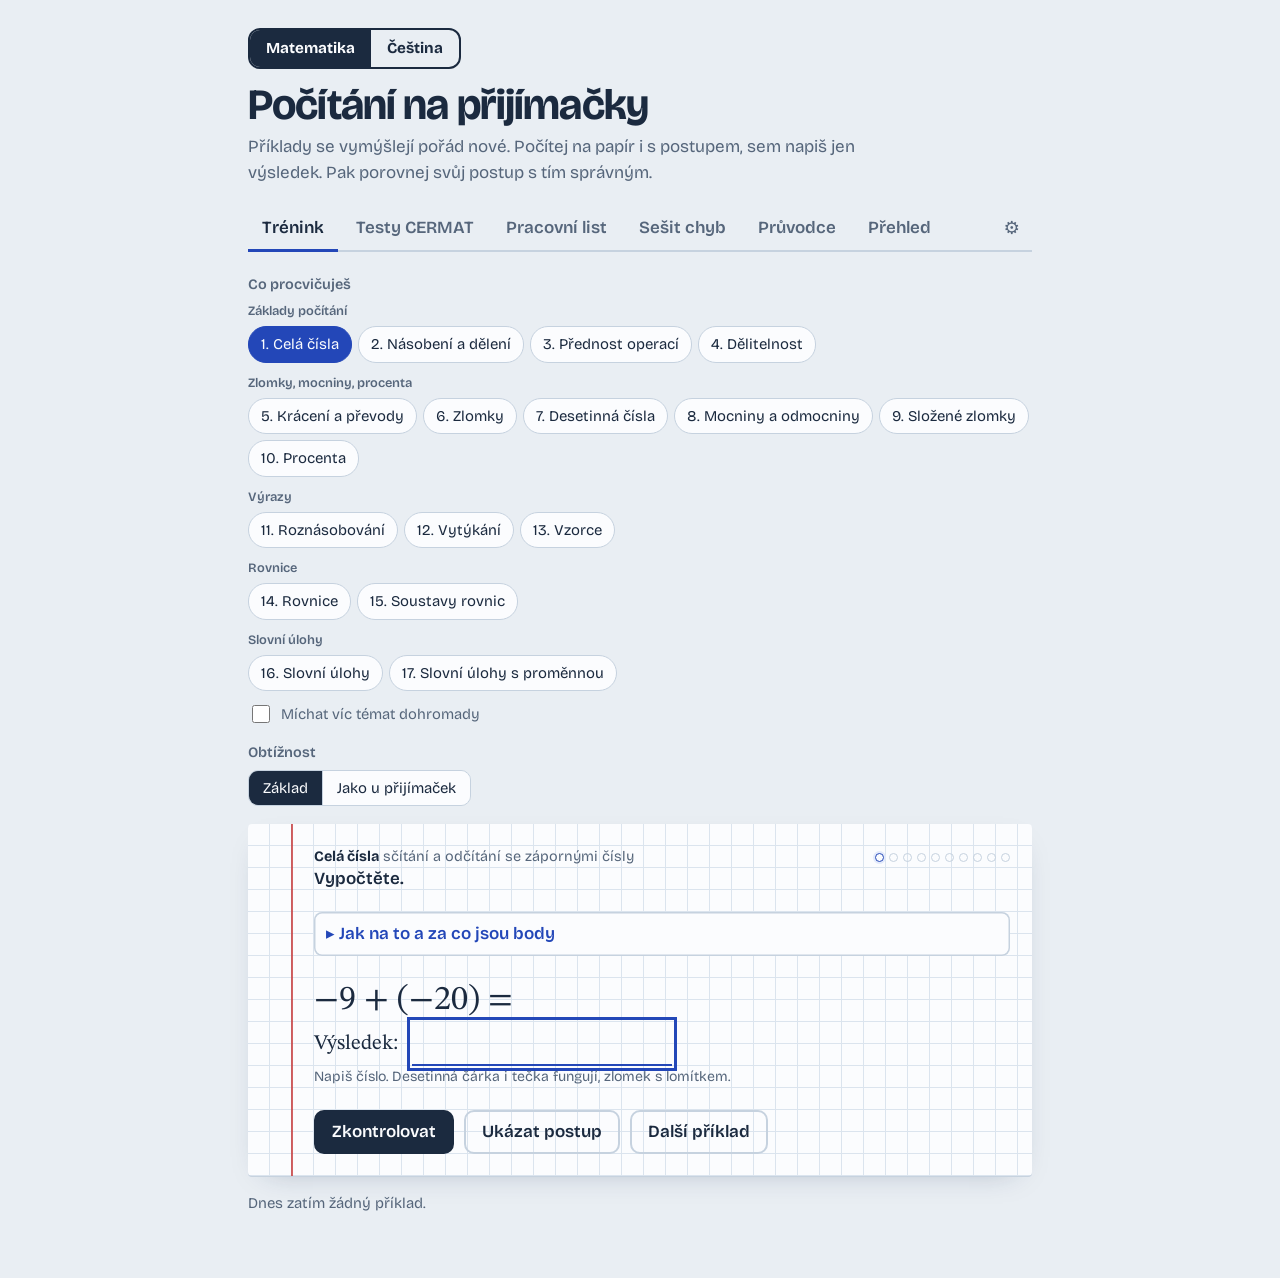
==== commit b7e4dd86: "Jádro a generátory z index.html do js/ (refaktoring, krok 3) Blok 1 se rozdělil do js/config.js, js/" ====
--- a/app/src/main/assets/index.html
+++ b/app/src/main/assets/index.html
@@ -117,1123 +117,20 @@
     <p style="margin-top:18px"><button class="btn ghost" id="resetBtn">Smazat statistiky a sešit chyb</button></p>
   </section>
 </div>
-<script>
-/* ===== Nastavení vysvětlování přes OpenRouter =====
-   Klíč NIKDY nedávej do veřejně sdílené verze stránky.
-   Prázdný klíč = tlačítko „Zeptej se“ se nezobrazí. */
-window.AI_CONFIG = {
-  apiKey: '',                       // sk-or-v1-...
-  model:  '',                       // slug modelu z openrouter.ai/models
-  url:    'https://openrouter.ai/api/v1/chat/completions'
-};
-// V Android aplikaci se klíč a model načtou z local.properties přes most AndroidCfg.
-try{ if(window.AndroidCfg){ const k=AndroidCfg.key(), m=AndroidCfg.model(); if(k) AI_CONFIG.apiKey=k; if(m) AI_CONFIG.model=m; } }catch(e){}
-</script>
+<script src="js/config.js"></script>
+<script src="js/jadro.js"></script>
 <script src="js/data/slovni.js"></script>
 <script src="js/data/promenna.js"></script>
 <script src="js/data/cestina.js"></script>
-<script>
-'use strict';
-// ================= utility =================
-const MINUS = '\u2212';
-const gcd=(a,b)=>{a=Math.abs(a);b=Math.abs(b);while(b){const t=a%b;a=b;b=t}return a};
-const lcm=(a,b)=>Math.abs(a*b)/gcd(a,b);
-const ri=(a,b)=>a+Math.floor(Math.random()*(b-a+1));
-const pick=a=>a[Math.floor(Math.random()*a.length)];
-const riNZ=(a,b)=>{let v;do{v=ri(a,b)}while(v===0);return v};
-const sgnR=()=>Math.random()<0.5?-1:1;
-
-function Fr(n,d){ if(d===undefined)d=1; if(d===0)throw new Error('Dělení nulou.'); if(d<0){n=-n;d=-d} const g=gcd(n,d)||1; n=n/g; if(n===0)n=0; return {n:n,d:d/g} }
-const F={
-  add:(a,b)=>Fr(a.n*b.d+b.n*a.d,a.d*b.d),
-  sub:(a,b)=>Fr(a.n*b.d-b.n*a.d,a.d*b.d),
-  mul:(a,b)=>Fr(a.n*b.n,a.d*b.d),
-  div:(a,b)=>{if(b.n===0)throw new Error('Dělení nulou.');return Fr(a.n*b.d,a.d*b.n)},
-  neg:a=>Fr(-a.n,a.d),
-  eq:(a,b)=>a.n===b.n&&a.d===b.d,
-  isZero:a=>a.n===0,
-  isInt:a=>a.d===1,
-  abs:a=>Fr(Math.abs(a.n),a.d),
-  pow:(a,k)=>{let r=Fr(1);for(let i=0;i<k;i++)r=F.mul(r,a);return r},
-  dec:s=>{s=String(s).replace(',','.');let neg=false;if(s[0]==='-'){neg=true;s=s.slice(1)}const p=s.split('.');const f=p[1]||'';const n=parseInt((p[0]||'0')+f,10);return Fr(neg?-n:n,Math.pow(10,f.length))}
-};
-
-// ================= display =================
-const V=v=>`<i>${v}</i>`;
-const intH=n=>(n<0?MINUS:'')+Math.abs(n);
-const frBox=(t,b)=>`<span class="fr"><span>${t}</span><span>${b}</span></span>`;
-function fracH(f){ if(f.d===1) return intH(f.n); return (f.n<0?MINUS:'')+frBox(Math.abs(f.n),f.d) }
-const fracHp=f=>f.n<0?`(${fracH(f)})`:fracH(f);
-function rawH(n,d){ if(d===1) return intH(n); return (n<0?MINUS:'')+frBox(Math.abs(n),d) }
-function decStr(f){
-  let k=0; while(k<9 && Math.pow(10,k)%f.d!==0) k++;
-  if(Math.pow(10,k)%f.d!==0) return null;
-  const sc=f.n*(Math.pow(10,k)/f.d); const neg=sc<0; let s=String(Math.abs(sc));
-  if(k>0){ s=s.padStart(k+1,'0'); s=s.slice(0,-k)+','+s.slice(-k); s=s.replace(/0+$/,'').replace(/,$/,'') }
-  return (neg?MINUS:'')+s;
-}
-const decHp=f=>f.n<0?`(${decStr(f)})`:decStr(f);
-const opS=op=>op==='+'?' + ':' '+MINUS+' ';
-const frP=f=>f.d===1?(f.n<0?`(${f.n})`:`${f.n}`):`(${f.n}/${f.d})`;
-const frSol=f=>f.d===1?`${f.n}`:`${f.n}/${f.d}`;
-const decP=f=>{const s=decStr(f).replace(MINUS,'-').replace(',','.');return f.n<0?`(${s})`:s};
-const decSol=f=>decStr(f).replace(MINUS,'-');
-function numSol(f){ const s=decStr(f); return s!==null? s.replace(MINUS,'-') : frSol(f) }
-function numH(f){ const s=decStr(f); return s!==null? s : fracH(f) }
-const numHp=f=>f.n<0?`(${numH(f)})`:numH(f);
-
-// ================= polynomials (array index = degree) =================
-const P={
-  norm:p=>{const r=p.map(x=>typeof x==='number'?Fr(x):x);while(r.length>1&&F.isZero(r[r.length-1]))r.pop();if(!r.length)r.push(Fr(0));return r},
-  add:(a,b)=>{const n=Math.max(a.length,b.length),r=[];for(let i=0;i<n;i++)r.push(F.add(a[i]||Fr(0),b[i]||Fr(0)));return P.norm(r)},
-  neg:a=>a.map(F.neg),
-  sub:(a,b)=>P.add(a,P.neg(b)),
-  mul:(a,b)=>{const r=[];for(let i=0;i<a.length+b.length-1;i++)r.push(Fr(0));a.forEach((x,i)=>b.forEach((y,j)=>{r[i+j]=F.add(r[i+j],F.mul(x,y))}));return P.norm(r)},
-  eq:(a,b)=>{a=P.norm(a);b=P.norm(b);return a.length===b.length&&a.every((x,i)=>F.eq(x,b[i]))},
-  nz:a=>P.norm(a).filter(c=>!F.isZero(c)).length
-};
-function monoBody(a,k,v,dec){ const one=a.n===1&&a.d===1; const cs=(k>0&&one)?'':(dec?decStr(a):fracH(a)); const vs=k===0?'':V(v)+(k===1?'':(k===2?'²':(k===3?'³':'<sup>'+k+'</sup>'))); return cs+vs }
-// list of {c:Fr,k}
-function termsH(list,v,dec){ const t=list.filter(x=>!F.isZero(x.c)); if(!t.length) return '0';
-  return t.map((x,i)=>{const neg=x.c.n<0;const body=monoBody(F.abs(x.c),x.k,v,dec);return i===0?(neg?MINUS:'')+body:(neg?' '+MINUS+' ':' + ')+body}).join('') }
-function polyTerms(p){ p=P.norm(p); const l=[]; for(let k=p.length-1;k>=0;k--) if(!F.isZero(p[k])) l.push({c:p[k],k}); return l }
-const polyH=(p,v,dec)=>termsH(polyTerms(p),v,dec);
-function polyPlain(p,v){ const l=polyTerms(p); if(!l.length) return '0'; return l.map(t=>{const cs=t.c.d===1?`${t.c.n}`:`(${t.c.n}/${t.c.d})`;return t.k===0?cs:`${cs}*${v}${t.k>1?'^'+t.k:''}`}).join('+').replace(/\+-/g,'-') }
-function polySol(p,v){ const l=polyTerms(p); if(!l.length) return '0'; return l.map((t,i)=>{const a=Math.abs(t.c.n),dd=t.c.d; const cs=dd!==1?`${a}/${dd}`:((t.k>0&&a===1)?'':String(a)); const s=t.c.n<0?'-':(i?'+':''); return s+cs+(t.k===0?'':v+(t.k>1?'^'+t.k:''))}).join('') }
-const T=(c,k)=>({c:typeof c==='number'?Fr(c):c,k});
-const sumT=list=>{let p=[Fr(0)];list.forEach(t=>{const q=[];for(let i=0;i<t.k;i++)q.push(Fr(0));q.push(t.c);p=P.add(p,q)});return p};
-const prodT=(A,B)=>{const o=[];A.forEach(a=>B.forEach(b=>o.push(T(F.mul(a.c,b.c),a.k+b.k))));return o};
-const lin=(a,b)=>[T(a,1),T(b,0)]; // a·v + b (written order)
-const mono=(c,v)=>termsH([T(c,1)],v); // c·v
-const monoD=(c,v)=>termsH([T(c,1)],v,true);
-
-// ================= parser =================
-function tokenize(s){
-  s=String(s).replace(/[\u2212\u2013\u2014]/g,'-').replace(/[·×⋅]/g,'*').replace(/÷/g,':');
-  const toks=[];let i=0;
-  while(i<s.length){const ch=s[i];
-    if(/\s/.test(ch)){i++;continue}
-    if(/[0-9]/.test(ch)){let j=i;while(j<s.length&&/[0-9]/.test(s[j]))j++;if((s[j]===','||s[j]==='.')&&/[0-9]/.test(s[j+1]||'')){j++;while(j<s.length&&/[0-9]/.test(s[j]))j++}toks.push({t:'num',v:F.dec(s.slice(i,j))});i=j;continue}
-    if(/[a-zA-Z]/.test(ch)){toks.push({t:'var',v:ch.toLowerCase()});i++;continue}
-    if(ch==='²'){toks.push({t:'sup',v:2});i++;continue}
-    if(ch==='³'){toks.push({t:'sup',v:3});i++;continue}
-    if('+-*/:^()√'.includes(ch)){toks.push({t:ch});i++;continue}
-    throw new Error('Tomuhle znaku nerozumím: „'+ch+'“.');
-  }
-  return toks;
-}
-function parse(s){
-  const toks=tokenize(s);let pos=0;
-  const peek=()=>toks[pos],next=()=>toks[pos++];
-  function expr(){let n=term();while(peek()&&(peek().t==='+'||peek().t==='-')){const op=next().t;n={t:op==='+'?'add':'sub',a:n,b:term()}}return n}
-  function term(){let n=unary();for(;;){const p=peek();if(!p)break;
-    if(p.t==='*'){next();n={t:'mul',a:n,b:unary()}}
-    else if(p.t==='/'||p.t===':'){next();n={t:'div',a:n,b:unary()}}
-    else if(p.t==='num'||p.t==='var'||p.t==='('||p.t==='√'){n={t:'mul',a:n,b:power()}}
-    else break}return n}
-  function unary(){const p=peek();if(p&&p.t==='-'){next();return{t:'neg',a:unary()}}if(p&&p.t==='+'){next();return unary()}return power()}
-  function power(){let b=atom();for(;;){const p=peek();
-    if(p&&p.t==='^'){next();const e=next();if(!e||e.t!=='num'||e.v.d!==1||e.v.n<0||e.v.n>6)throw new Error('Mocninu napiš jako ^2 nebo ².');b={t:'pow',a:b,e:e.v.n}}
-    else if(p&&p.t==='sup'){next();b={t:'pow',a:b,e:p.v}}
-    else break}return b}
-  function atom(){const p=next();if(!p)throw new Error('Výraz nečekaně končí.');
-    if(p.t==='num')return{t:'num',v:p.v};
-    if(p.t==='var')return{t:'var',v:p.v};
-    if(p.t==='('){const e=expr();const c=next();if(!c||c.t!==')')throw new Error('Chybí zavírací závorka.');return{t:'par',a:e}}
-    if(p.t==='√')return{t:'sqrt',a:atom()};
-    if(p.t===')')throw new Error('Přebývá zavírací závorka.');
-    throw new Error('Na tomhle místě nečekám „'+p.t+'“.')}
-  if(!toks.length)throw new Error('Napiš výsledek.');
-  const r=expr();if(pos<toks.length)throw new Error(toks[pos].t===')'?'Přebývá zavírací závorka.':'Zápisu nerozumím, zkontroluj ho.');return r;
-}
-function isqrt(n){if(n<0)return null;const r=Math.round(Math.sqrt(n));return r*r===n?r:null}
-function evalAst(n,ctx){
-  switch(n.t){
-    case 'num':return[n.v];
-    case 'var':ctx.vars.add(n.v);return[Fr(0),Fr(1)];
-    case 'add':return P.add(evalAst(n.a,ctx),evalAst(n.b,ctx));
-    case 'sub':return P.sub(evalAst(n.a,ctx),evalAst(n.b,ctx));
-    case 'mul':return P.mul(evalAst(n.a,ctx),evalAst(n.b,ctx));
-    case 'neg':return P.neg(evalAst(n.a,ctx));
-    case 'par':return evalAst(n.a,ctx);
-    case 'div':{const d=P.norm(evalAst(n.b,ctx));if(d.length>1)throw new Error('Dělit tu jde jen číslem.');if(F.isZero(d[0]))throw new Error('Dělení nulou.');return evalAst(n.a,ctx).map(c=>F.div(c,d[0]))}
-    case 'pow':{const b=evalAst(n.a,ctx);let r=[Fr(1)];for(let i=0;i<n.e;i++)r=P.mul(r,b);return r}
-    case 'sqrt':{const v=P.norm(evalAst(n.a,ctx));if(v.length>1)throw new Error('Odmocninu napiš jako číslo.');const a=isqrt(v[0].n),b=isqrt(v[0].d);if(a===null||b===null)throw new Error('Tuhle odmocninu neumím, napiš výsledek jako číslo.');return[Fr(a,b)]}
-  }
-  throw new Error('Zápisu nerozumím.');
-}
-function analyze(s){const ast=parse(s);const ctx={vars:new Set()};const poly=evalAst(ast,ctx);return{ast,poly:P.norm(poly),vars:[...ctx.vars]}}
-function countTerms(n){if(n.t==='add'||n.t==='sub')return countTerms(n.a)+countTerms(n.b);if(n.t==='neg')return countTerms(n.a);return 1}
-function factorsOf(n){
-  if(n.t==='mul')return factorsOf(n.a).concat(factorsOf(n.b));
-  if(n.t==='pow'){const f=factorsOf(n.a);let r=[];for(let i=0;i<n.e;i++)r=r.concat(f);return r}
-  if(n.t==='neg')return[{t:'num',v:Fr(-1)}].concat(factorsOf(n.a));
-  if(n.t==='par'){const i=n.a;if(i.t==='mul'||i.t==='pow'||i.t==='neg'||i.t==='par')return factorsOf(i);return[n]}
-  return[n];
-}
-
-// ================= checking =================
-const normIn=s=>String(s==null?'':s).trim().replace(/[\u2212\u2013\u2014]/g,'-');
-function checkNumber(raw,ans,opts){
-  opts=opts||{};
-  let s=normIn(raw).replace(/\s+/g,'');
-  if(opts.unit) s=s.replace(/(%|kč|kc|korun|let|lidí|žáků|km|cm|m)$/i,'');
-  if(!s) return{format:true,msg:'Napiš výsledek.'};
-  if(!/^-?\d+([.,]\d+)?(\/-?\d+)?$/.test(s)) return{format:true,msg:'Sem napiš jen výsledné číslo, třeba −7/8 nebo 2,5.'};
-  let r;try{r=analyze(s)}catch(e){return{format:true,msg:e.message}}
-  if(!F.eq(r.poly[0],ans)) return{ok:false,msg:'Výsledek nesedí.'};
-  if(opts.decimal&&s.includes('/')) return{ok:false,near:true,msg:'Hodnota sedí, ale výsledek zapiš desetinným číslem.'};
-  if(opts.fraction){
-    if(/[.,]/.test(s)) return{ok:false,near:true,msg:'Hodnota sedí, ale výsledek zapiš zlomkem.'};
-    const m=s.match(/^-?(\d+)\/-?(\d+)$/);
-    if(m&&gcd(+m[1],+m[2])>1&&+m[2]!==1) return{ok:false,near:true,msg:'Hodnota sedí, ale zlomek jde ještě zkrátit. U přijímaček chtějí základní tvar.'};
-  }
-  return{ok:true};
-}
-function checkPoly(raw,prob){
-  const s=normIn(raw);if(!s)return{format:true,msg:'Napiš výsledek.'};
-  let r;try{r=analyze(s)}catch(e){return{format:true,msg:e.message}}
-  const bad=r.vars.filter(x=>x!==prob.v);if(bad.length)return{format:true,msg:`V příkladu je proměnná ${prob.v}, ne ${bad[0]}.`};
-  if(!P.eq(r.poly,prob.ans))return{ok:false,msg:'Výsledek nesedí.'};
-  if(/[()]/.test(s))return{ok:false,near:true,msg:'Hodnota sedí, ale výsledek má být bez závorek.'};
-  if(countTerms(r.ast)>Math.max(1,P.nz(r.poly)))return{ok:false,near:true,msg:'Skoro. Ještě sečti členy se stejnou mocninou.'};
-  return{ok:true};
-}
-function checkFactor(raw,prob){
-  const s=normIn(raw);if(!s)return{format:true,msg:'Napiš výsledek.'};
-  let r;try{r=analyze(s)}catch(e){return{format:true,msg:e.message}}
-  const bad=r.vars.filter(x=>x!==prob.v);if(bad.length)return{format:true,msg:`V příkladu je proměnná ${prob.v}, ne ${bad[0]}.`};
-  if(!P.eq(r.poly,prob.ans))return{ok:false,msg:'Výsledek nesedí. Zkus svůj součin roznásobit, má vyjít zadaný výraz.'};
-  const root=r.ast;
-  if(root.t==='add'||root.t==='sub')return{ok:false,near:true,msg:'Hodnota sedí, ale výraz má být zapsaný jako součin.'};
-  const fs=factorsOf(root).map(f=>P.norm(evalAst(f,{vars:new Set()})));
-  if(prob.mode==='common'){
-    const multi=fs.filter(p=>P.nz(p)>=2);
-    if(multi.length!==1)return{ok:false,near:true,msg:'Vytkni společného činitele před jednu závorku.'};
-    const m=multi[0];
-    if(!m.every(c=>c.d===1)||m.reduce((g,c)=>gcd(g,c.n),0)>1)return{ok:false,near:true,msg:'Hodnota sedí, ale ze závorky jde ještě vytknout číslo.'};
-    if(F.isZero(m[0]))return{ok:false,near:true,msg:'Hodnota sedí, ale ze závorky jde ještě vytknout '+prob.v+'.'};
-  }else{
-    const nc=fs.filter(p=>p.length>1);
-    if(nc.length<2||nc.some(p=>p.length>2))return{ok:false,near:true,msg:'Hodnota sedí, ale rozlož výraz až na součin dvou závorek.'};
-  }
-  return{ok:true};
-}
-function check(prob,inputs){
-  switch(prob.kind){
-    case 'num':{
-      const r=checkNumber(inputs[0],prob.ans,{fraction:prob.fraction,decimal:prob.decimal,unit:prob.unit});
-      // slovní úloha: když číslo odpovídá typické chybě, ukaž radu k ní a podtrhni přehlédnutou frázi
-      if(!r.ok&&!r.format&&!r.near&&prob.chyby){
-        let v=null;try{v=analyze(normIn(inputs[0]).replace(/\s+/g,'').replace(/(%|kč|kc|korun|let|lidí|žáků|km|cm|m)$/i,'')).poly[0]}catch(e){}
-        if(v)for(const c of Object.values(prob.chyby))if(c.fr&&F.eq(v,c.fr))return{ok:false,msg:c.rada,pod:c.pod};
-      }
-      return r;
-    }
-    case 'promenna':{
-      // a), b) výraz s proměnnou: uzná se každý ekvivalentní zápis; c) číslo
-      const zpr=[];let vse=true,pod;
-      for(let i=0;i<2;i++){const s=normIn(inputs[i]),cast=i?'b)':'a)';
-        if(!s)return{format:true,msg:`Doplň výraz do části ${cast}`};
-        let r;try{r=analyze(s)}catch(e){return{format:true,msg:`${cast} ${e.message}`}}
-        const bad=r.vars.filter(x=>x!==prob.v);if(bad.length)return{format:true,msg:`${cast} V úloze je proměnná ${prob.v}, ne ${bad[0]}.`};
-        if(P.eq(r.poly,prob.e[i])){zpr.push(`${cast} sedí.`);continue}
-        vse=false;const ch=(prob.chybyV[i]||[]).find(c=>P.eq(r.poly,c.p));zpr.push(`${cast} nesedí. `+(ch?ch.rada:'Zkontroluj, co přesně říká věta v zadání.'));
-      }
-      const c=checkNumber(inputs[2],prob.ans,{unit:true});
-      if(c.format)return{format:true,msg:'c) '+c.msg};
-      if(c.ok)zpr.push('c) sedí.');else{vse=false;zpr.push('c) nesedí. Sestav rovnici z výrazů a vyřeš ji.')}
-      return vse?{ok:true}:{ok:false,msg:zpr.join(' ')};
-    }
-    case 'mc':{
-      const v=String(inputs[0]||'');if(!v)return{format:true,msg:'Vyber jednu možnost A až E.'};
-      if(v===prob.ans)return{ok:true};
-      const c=prob.chyby&&prob.chyby[v];
-      return{ok:false,msg:c?c.rada:'Tahle možnost nesedí. Dosaď ji do zadání a zkontroluj.',pod:c&&c.pod};
-    }
-    case 'poly':return checkPoly(inputs[0],prob);
-    case 'factor':return checkFactor(inputs[0],prob);
-    case 'eq':{
-      const raw=normIn(inputs[0]);const tt=raw.toLowerCase().normalize('NFD').replace(/[\u0300-\u036f]/g,'');
-      const isNone=/nema|zadn|prazdn|∅|\{\s*\}/.test(tt),isAll=/nekonec|kazde|vsechn|^\s*r\s*$/.test(tt);
-      if(isNone||isAll){
-        if(!prob.ans.special)return{ok:false,msg:'Tahle rovnice jedno řešení má. Počítej dál, až ti vyjde x = číslo.'};
-        if(isNone&&isAll)return{format:true,msg:'Vyber jen jednu možnost.'};
-        return(prob.ans.special==='none')===isNone?{ok:true}:{ok:false,msg:'Tohle nesedí. Podívej se, jaká rovnost ti zbyla, když se členy s x odečetly: 0 = 0, nebo 0 = jiné číslo?'};
-      }
-      const s=raw.replace(/\s+/g,'').replace(new RegExp('^'+prob.v+'=','i'),'');
-      if(prob.ans.special){const r=checkNumber(s,Fr(0),{});if(r.format)return r;return{ok:false,msg:'Výsledek nesedí. Zkontroluj, co se stalo s členy s x.'}}
-      return checkNumber(s,prob.ans,{});
-    }
-    case 'sys':{
-      const a=checkNumber(normIn(inputs[0]).replace(/\s+/g,'').replace(/^x=/i,''),prob.ans.x,{});
-      const b=checkNumber(normIn(inputs[1]).replace(/\s+/g,'').replace(/^y=/i,''),prob.ans.y,{});
-      if(a.format)return{format:true,msg:'U x: '+a.msg};
-      if(b.format)return{format:true,msg:'U y: '+b.msg};
-      if(a.ok&&b.ok)return{ok:true};
-      if(a.ok)return{ok:false,msg:'x sedí, y ne. Zkontroluj dosazení.'};
-      if(b.ok)return{ok:false,msg:'y sedí, x ne.'};
-      return{ok:false,msg:'Ani jedna neznámá nesedí.'};
-    }
-  }
-  return{ok:false,msg:'?'};
-}
-
-// ================= generators =================
-function rfr(maxD,maxN){maxN=maxN||maxD*2;for(;;){const d=ri(2,maxD),n=ri(1,maxN);if(gcd(n,d)===1)return Fr(n,d)}}
-const S=(say,math)=>`<span class="say">${say}</span>`+(math?`<span class="m">${math}</span>`:'');
-const H=t=>'#H#'+t;
-const SEP='<span class="sep">a</span>';
-// Zvýraznění v postupech a tipech (všude stejný význam, nejvýš jedno pravidlo na krok):
-// K = pravidlo / klíčové slovo (zvýrazňovač), N = co je v kroku nové (modře), X = pozor, past (červeně).
-const K=t=>`<b class="hk">${t}</b>`, N=t=>`<b class="hn">${t}</b>`, X=t=>`<b class="hx">${t}</b>`;
-function addSub(a,b,op){
-  const L=lcm(a.d,b.d),ka=L/a.d,kb=L/b.d,an=a.n*ka,bn=b.n*kb,rn=op==='+'?an+bn:an-bn,res=Fr(rn,L);
-  const steps=[];
-  if(a.d!==b.d){
-    const ints=a.d===1||b.d===1;
-    if(!ints) steps.push(S(a.d===L||b.d===L
-      ?`Zlomky mají různé jmenovatele (${a.d} a ${b.d}), takže je nejdřív musíme převést na stejný. Číslo ${L} jde vydělit ${a.d} i ${b.d}, proto bude ${K('společný jmenovatel')} ${N(L)}.`
-      :`Zlomky mají různé jmenovatele (${a.d} a ${b.d}), takže je nejdřív musíme převést na stejný. Hledáme ${K('nejmenší číslo, které jde vydělit')} ${a.d} i ${b.d}. To je ${N(L)}, bude to společný jmenovatel.`));
-    const ext=(f,k)=>f.d===1?`${intH(f.n)} = ${N(rawH(f.n*L,L))}`:(k===1?null:`${fracH(f)} = ${(f.n<0?MINUS:'')+frBox(Math.abs(f.n)+' · '+k,f.d+' · '+k)} = ${N(rawH(f.n*k,L))}`);
-    const ex=[ext(a,ka),ext(b,kb)].filter(Boolean);
-    const who=[];if(a.d!==1&&ka!==1)who.push(`${fracH(a)} číslem ${ka}`);if(b.d!==1&&kb!==1)who.push(`${fracH(b)} číslem ${kb}`);
-    steps.push(S(ints?`Celé číslo zapíšeme jako zlomek se jmenovatelem ${L}.`
-      :`Zlomky rozšíříme na jmenovatele ${L}. Rozšířit znamená ${K('vynásobit čitatel i jmenovatel stejným číslem')}, hodnota zlomku se tím nezmění. Rozšiřujeme ${who.join(' a ')}.`,ex.join(SEP)));
-  }
-  steps.push(S(`${op==='+'?'Sečteme':'Odečteme'} čitatele (čísla nahoře). ${K(`Jmenovatel ${L} zůstane stejný`)}, ten se ${op==='+'?'nesčítá':'neodečítá'}.`,
-    `${rawH(an,L)}${opS(op)}${rawH(bn,L)} = ${frBox(intH(an)+opS(op)+(bn<0?'('+intH(bn)+')':bn),L)} = ${N(rawH(rn,L))}`));
-  if(res.d!==L&&rn!==0){const g=gcd(rn,L);steps.push(S(`Výsledek zkrátíme. Krátit znamená ${K('vydělit čitatel i jmenovatel stejným číslem')}. ${Math.abs(rn)} i ${L} jdou vydělit ${g}, takže: čitatel ${Math.abs(rn)} : ${g} = ${Math.abs(rn)/g}, jmenovatel ${L} : ${g} = ${L/g}.`,`${rawH(rn,L)} = ${(rn<0?MINUS:'')+frBox(Math.abs(rn)+' : '+g,L+' : '+g)} = ${N(fracH(res))}`))}
-  return{res,steps,L};
-}
-function mulSteps(x,y,say){
-  const res=F.mul(x,y);const sg=((x.n<0)!==(y.n<0)&&res.n!==0)?MINUS:'';
-  const rn=Math.abs(x.n*y.n),rd=x.d*y.d;const steps=[];
-  if(x.d===1&&y.d===1){steps.push(S('Vynásobíme.',`${fracHp(x)} · ${fracHp(y)} = ${N(fracH(res))}`));return{res,steps}}
-  const top=`${Math.abs(x.n)} · ${Math.abs(y.n)}`,bot=[x.d,y.d].filter(d=>d!==1).join(' · ');
-  const intOne=(x.d===1)!==(y.d===1),kk=x.d===1?Math.abs(x.n):Math.abs(y.n);
-  steps.push(S(say||(intOne?`Celé číslo ${kk} vynásobíme ${K('jen s čitatelem')}, jmenovatel zůstane. (${kk} je totéž co zlomek ${kk}/1.)`:`Násobíme zlomky: ${K('čitatel krát čitatel (nahoře), jmenovatel krát jmenovatel (dole)')}.`)+(sg?` Jedno číslo je záporné a druhé kladné, proto vyjde ${X('záporný výsledek')}.`:''),
-    `${fracHp(x)} · ${fracHp(y)} = ${sg}${frBox(top,bot)} = ${N(sg+rawH(rn,rd))}`));
-  if(rn===0)return{res,steps};
-  const g=gcd(rn,rd);
-  if(g>1){
-    steps.push(S(`Výsledek zkrátíme. Krátit znamená ${K('vydělit čitatel i jmenovatel stejným číslem')}. ${rn} i ${rd} jdou vydělit ${g}, takže: čitatel ${rn} : ${g} = ${rn/g}, jmenovatel ${rd} : ${g} = ${rd/g}.`,`${sg}${rawH(rn,rd)} = ${sg}${frBox(rn+' : '+g,rd+' : '+g)} = ${N(fracH(res))}`));
-    const c1=gcd(Math.abs(x.n),y.d),c2=gcd(Math.abs(y.n),x.d);const pr=[];
-    if(c1>1)pr.push(`${Math.abs(x.n)} nahoře a ${y.d} dole vydělit ${c1}`);if(c2>1)pr.push(`${Math.abs(y.n)} nahoře a ${x.d} dole vydělit ${c2}`);
-    if(pr.length)steps.push(S(`Tip na příště: ${K('krátit jde už před násobením')}, „do kříže“. Tady stačí ${pr.join(' a ')}. Pak se násobí menší čísla a je menší šance udělat chybu.`));
-  }
-  return{res,steps};
-}
-function divSteps(x,y){
-  const r=Fr(y.d,y.n);
-  const steps=[S(`Dělit zlomkem znamená ${K('násobit jeho převrácenou hodnotou')}. Převrácenou hodnotu dostaneme tak, že prohodíme čitatel a jmenovatel: z ${fracH(y)} je ${N(fracH(r))}. ${X('Obrací se jen druhé číslo')}, první zůstane, jak je.`,`${fracHp(x)} : ${fracHp(y)} = ${fracHp(x)} · ${N(fracHp(r))}`)];
-  const m=mulSteps(x,r);return{res:m.res,steps:steps.concat(m.steps)};
-}
-const okFr=(f,lim)=>f.n!==0&&Math.abs(f.n)<=lim&&f.d<=lim;
-const TASKF='Vypočtěte a výsledek zapište zlomkem v základním tvaru.';
-
-function genZlomky(level){
-  for(let t=0;t<3000;t++){
-    const tp=level===1?pick(['as','as','md']):pick(['p31','p31','prec','pm','dec','dec','intmul','brkint']);
-    if(tp==='dec'){const a=rfr(9,10),c=rfr(9,10),k=ri(1,49);if(k%10===0)continue;const dv=Fr(k,10);const op1=pick(['+','-']),op2=pick(['+','-']);
-      const s1=addSub(a,dv,op1);if(F.isZero(s1.res))continue;const s2=addSub(s1.res,c,op2);if(!okFr(s2.res,60))continue;
-      return{kind:'num',fraction:true,ans:s2.res,task:TASKF,trap:`Desetinné číslo nejdřív převeď na zlomek. Výsledek musí být zlomek v základním tvaru, ${X('desetinné číslo by stálo bod')}.`,prompt:`${fracH(a)}${opS(op1)}${decStr(dv)}${opS(op2)}${fracH(c)} =`,
-        steps:[S(`Desetinné číslo převedeme na zlomek. Zlomky a desetinná čísla ${K('se v jednom výpočtu nemíchají')}, všechno musí být ve stejném tvaru.`,`${decStr(dv)} = ${frBox(k,10)}${dv.d!==10?' = '+fracH(dv):''}`),H(`${op1==='+'?'Sečteme':'Odečteme'} první dvě čísla`),...s1.steps,H(`Pak ${op2==='+'?'přičteme':'odečteme'} třetí`),...s2.steps],
-        plain:`${frP(a)}${op1}${decP(dv)}${op2}${frP(c)}`}}
-    if(tp==='intmul'){const k=ri(2,6),m=ri(2,9),a=rfr(9,10),c=rfr(9,10);const m1=mulSteps(Fr(k),a),m2=mulSteps(c,Fr(m));const op=pick(['+','-']);const s1=addSub(m1.res,m2.res,op);if(!okFr(s1.res,60)||m1.res.d===1&&m2.res.d===1)continue;
-      return{kind:'num',fraction:true,ans:s1.res,task:TASKF,trap:`Celé číslo násobí ${X('jen čitatel')}. A obě násobení mají přednost před sčítáním a odčítáním.`,prompt:`${k} · ${fracH(a)}${opS(op)}${fracH(c)} · ${m} =`,
-        steps:[H('Nejdřív obě násobení, mají přednost'),...m1.steps,...m2.steps,H(`Teď výsledky ${op==='+'?'sečteme':'odečteme'}`),...s1.steps],plain:`${k}*${frP(a)}${op}${frP(c)}*${m}`}}
-    if(tp==='brkint'){const a=rfr(9,10),c=rfr(7,9),e=rfr(7,8);const rev=Math.random()<0.4;const s1=rev?addSub(Fr(1),e,'-'):addSub(e,Fr(1),'-');if(F.isZero(s1.res))continue;const m=mulSteps(c,s1.res);
-      let tail;if(m.res.n<0){const ab=F.abs(m.res);const s2=addSub(a,ab,'-');tail={res:s2.res,steps:[S(`${K('Přičíst záporné číslo je totéž jako ho odečíst.')}`,`${fracH(a)} + (${fracH(m.res)}) = ${fracH(a)} ${MINUS} ${fracH(ab)}`),...s2.steps]}}else{const s2=addSub(a,m.res,'+');tail={res:s2.res,steps:s2.steps}}
-      if(!okFr(tail.res,60))continue;
-      return{kind:'num',fraction:true,ans:tail.res,task:TASKF,trap:`Pořadí: závorka, násobení, nakonec sčítání. Pozor na znaménko, ${X('výsledek závorky může být záporný')}.`,prompt:`${fracH(a)} + ${fracH(c)} · (${rev?'1 '+MINUS+' '+fracH(e):fracH(e)+' '+MINUS+' 1'}) =`,
-        steps:[H('Nejdřív závorka'),...s1.steps,H('Pak násobení, má přednost před sčítáním'),...m.steps,H('Nakonec sčítání'),...tail.steps],plain:`${frP(a)}+${frP(c)}*(${rev?'1-'+frP(e):frP(e)+'-1'})`}}
-    if(tp==='as'){const a=rfr(9,12),b=rfr(9,12);if(a.d===b.d)continue;const op=pick(['+','-']);const s=addSub(a,b,op);if(!okFr(s.res,60))continue;
-      return{kind:'num',fraction:true,ans:s.res,task:TASKF,trap:`${X('Jmenovatele se nikdy nesčítají ani neodčítají.')} Nejdřív společný jmenovatel, pak počítáš jen s čitateli.`,prompt:`${fracH(a)}${opS(op)}${fracH(b)} =`,steps:s.steps,plain:`${frP(a)}${op}${frP(b)}`}}
-    if(tp==='md'){const a=rfr(9,12),b=rfr(9,12);const op=pick(['*',':']);const s=op==='*'?mulSteps(a,b):divSteps(a,b);if(!okFr(s.res,60)||s.res.d===1)continue;
-      return{kind:'num',fraction:true,ans:s.res,task:TASKF,trap:op==='*'?`Při násobení ${X('společný jmenovatel nepotřebuješ')}. Krátit můžeš i do kříže před násobením.`:`Dělit zlomkem = násobit převrácenou hodnotou. ${X('Obrací se jen druhý zlomek')}, první zůstává.`,prompt:`${fracH(a)} ${op==='*'?'·':':'} ${fracH(b)} =`,steps:s.steps,plain:`${frP(a)}${op}(${frP(b)})`}}
-    if(tp==='p31'){const a=rfr(9,12),b=rfr(9,12);if(a.d===b.d)continue;const op=pick(['+','-']);const s=addSub(a,b,op);if(F.isZero(s.res))continue;const e=rfr(7,9);const op2=pick([':',':','*']);
-      const m=op2===':'?divSteps(s.res,e):mulSteps(s.res,e);if(!okFr(m.res,50))continue;
-      return{kind:'num',fraction:true,ans:m.res,task:TASKF,trap:`${X('Nejdřív závorka')}, pak dělení. Výsledek nakonec zkrať.`,prompt:`(${fracH(a)}${opS(op)}${fracH(b)}) ${op2==='*'?'·':':'} ${fracH(e)} =`,
-        steps:[H('Nejdřív závorka, ta má vždycky přednost'),...s.steps,H(`Teď výsledek závorky ${op2===':'?'vydělíme':'vynásobíme'} zlomkem ${fracH(e)}`),...m.steps],
-        plain:`(${frP(a)}${op}${frP(b)})${op2}(${frP(e)})`}}
-    if(tp==='prec'){const a=rfr(9,12),c=rfr(8,10),e=rfr(8,10);const m=mulSteps(c,e);const op=pick(['+','-']);if(m.res.d===1)continue;const s=addSub(a,m.res,op);if(!okFr(s.res,60))continue;
-      return{kind:'num',fraction:true,ans:s.res,task:TASKF,trap:`Násobení má přednost před sčítáním a odčítáním. ${X('Nepočítej zleva doprava.')}`,prompt:`${fracH(a)}${opS(op)}${fracH(c)} · ${fracH(e)} =`,
-        steps:[H('Nejdřív násobení, má přednost před sčítáním a odčítáním'),...m.steps,H(`Teď ${op==='+'?'přičteme':'odečteme'} výsledek násobení`),...s.steps],plain:`${frP(a)}${op}${frP(c)}*${frP(e)}`}}
-    if(tp==='pm'){const a=rfr(6,8),b=rfr(6,8),c=rfr(6,8),d=rfr(6,8);if(a.d===b.d||c.d===d.d)continue;const s1=addSub(a,b,'+'),s2=addSub(c,d,'-');if(F.isZero(s2.res))continue;const m=mulSteps(s1.res,s2.res);if(!okFr(m.res,40))continue;
-      return{kind:'num',fraction:true,ans:m.res,task:TASKF,trap:`${X('Každou závorku spočítej zvlášť')}, až potom násob.`,prompt:`(${fracH(a)} + ${fracH(b)}) · (${fracH(c)} ${MINUS} ${fracH(d)}) =`,
-        steps:[H('První závorka'),...s1.steps,H('Druhá závorka'),...s2.steps,H('Výsledky obou závorek vynásobíme'),...m.steps],plain:`(${frP(a)}+${frP(b)})*(${frP(c)}-${frP(d)})`}}
-  }
-}
-
-// ---- složené zlomky
-function blkSingle(){const a=rfr(9,12);return{html:fracH(a),plain:frP(a),val:a,steps:[],single:true}}
-function blkInt(){const k=ri(2,9);return{html:`${k}`,plain:`${k}`,val:Fr(k),steps:[],single:true}}
-function blkAddSub(){for(;;){const a=rfr(8,10),b=rfr(8,10);if(a.d===b.d)continue;const op=pick(['+','-']);const s=addSub(a,b,op);if(F.isZero(s.res))continue;return{html:`${fracH(a)}${opS(op)}${fracH(b)}`,plain:`${frP(a)}${op}${frP(b)}`,val:s.res,steps:s.steps}}}
-function blkPowMul(){
-  const p=pick([1,1,2]),r=ri(2,7),op=pick(['+','-']);
-  const q=Fr(op==='+'?p*r+1:p*r-1,r);const sq=F.pow(q,2);
-  const sqn=q.n*q.n;const divs=[];for(let i=2;i<=12;i++)if(sqn%i===0)divs.push(i);
-  const m=r*pick([1,1,2]),n=divs.length&&Math.random()<0.8?pick(divs):ri(2,9);const mf=Fr(m,n);
-  if(mf.d===1)return null;
-  const ms=mulSteps(sq,mf);
-  return{html:`(${p}${opS(op)}${frBox(1,r)})² · ${fracH(mf)}`,plain:`(${p}${op}1/${r})^2*${frP(mf)}`,val:ms.res,
-    steps:[S(`Nejdřív závorka. Číslo ${p} zapíšeme jako zlomek se jmenovatelem ${r} (${p} = ${frBox(p*r,r)}) a ${op==='+'?'sečteme':'odečteme'} čitatele.`,`${p}${opS(op)}${frBox(1,r)} = ${rawH(p*r,r)}${opS(op)}${frBox(1,r)} = ${fracH(q)}`),
-      S(`Zlomek umocníme na druhou: na druhou umocníme ${K('zvlášť čitatel a zvlášť jmenovatel')}.`,`(${fracH(q)})² = ${frBox(q.n+'²',q.d+'²')} = ${fracH(sq)}`),...ms.steps]}
-}
-function blkAddMul(){const a=rfr(6,8),c=rfr(6,8),e=rfr(6,8);const m=mulSteps(c,e);const op=pick(['+','-']);if(m.res.d===1)return null;const s=addSub(a,m.res,op);if(F.isZero(s.res))return null;
-  return{html:`${fracH(a)}${opS(op)}${fracH(c)} · ${fracH(e)}`,plain:`${frP(a)}${op}${frP(c)}*${frP(e)}`,val:s.res,steps:[S(`${K('Násobení má přednost')} před sčítáním a odčítáním, takže začneme jím.`),...m.steps,...s.steps]}}
-function blkRootSq(){const s=ri(2,10),t=ri(2,4),u=ri(2,9),Tt=t*t;if(Tt%u===0||gcd(Tt,u)>1)return null;const op=pick(['-','+']);const r=addSub(Fr(s),Fr(Tt,u),op);if(F.isZero(r.res))return null;
-  return{html:`√<span class="ov">${s*s}</span>${opS(op)}${frBox(t+'²',u)}`,plain:`√${s*s}${op}${t}^2/${u}`,val:r.res,
-    steps:[S(`${K('Nejdřív odmocnina a mocnina.')} Odmocnina z ${s*s} je ${s}, protože ${s} · ${s} = ${s*s}. A ${t}² = ${t} · ${t} = ${Tt}.`,`√${s*s} = ${s}${SEP}${frBox(t+'²',u)} = ${frBox(Tt,u)}`),...r.steps]}}
-function blkRootFrac(){const a=ri(1,6),b=ri(2,9);if(gcd(a,b)>1)return null;const c=rfr(6,8);const op=pick(['+','-']);const r=addSub(Fr(a,b),c,op);if(F.isZero(r.res))return null;
-  return{html:`√<span class="ov">${frBox(a*a,b*b)}</span>${opS(op)}${fracH(c)}`,plain:`√(${a*a}/${b*b})${op}${frP(c)}`,val:r.res,
-    steps:[S(`Odmocninu ze zlomku spočítáme tak, že ${K('odmocníme zvlášť čitatel a zvlášť jmenovatel')}: √${a*a} = ${a} a √${b*b} = ${b}.`,`√<span class="ov">${frBox(a*a,b*b)}</span> = ${frBox(a,b)}`),...r.steps]}}
-function blkIntMinus(){const k=ri(1,5),f=rfr(7,9);const op=pick(['-','+']);const r=addSub(Fr(k),f,op);if(F.isZero(r.res))return null;return{html:`${k}${opS(op)}${fracH(f)}`,plain:`${k}${op}${frP(f)}`,val:r.res,steps:r.steps}}
-function blkDecMix(){const a=rfr(7,9),c=rfr(7,9),k=ri(11,49);if(k%10===0)return null;const dv=Fr(k,10);const op2=pick(['+','-']);const s1=addSub(a,dv,'+');const s2=addSub(s1.res,c,op2);if(F.isZero(s2.res))return null;
-  return{html:`${fracH(a)} + ${decStr(dv)}${opS(op2)}${fracH(c)}`,plain:`${frP(a)}+${decP(dv)}${op2}${frP(c)}`,val:s2.res,steps:[S(`Desetinné číslo ${K('převedeme na zlomek')}, se zlomky se nemíchá.`,`${decStr(dv)} = ${frBox(k,10)}${dv.d!==10?' = '+fracH(dv):''}`),...s1.steps,...s2.steps]}}
-function blkDec(){const k=ri(1,9);const dv=Fr(k,10);return{html:decStr(dv),plain:decP(dv),val:dv,steps:[S(`Desetinné číslo ${K('převedeme na zlomek')}.`,`${decStr(dv)} = ${frBox(k,10)}${dv.d!==10?' = '+fracH(dv):''}`)]}}
-function blkDivNeg(){const a=rfr(7,8),b=rfr(7,8);if(a.d===b.d)return null;const s=addSub(a,b,'-');if(F.isZero(s.res))return null;const e=rfr(6,7);const d=divSteps(s.res,F.neg(e));
-  return{html:`(${fracH(a)} ${MINUS} ${fracH(b)}) : (${MINUS}${fracH(e)})`,plain:`(${frP(a)}-${frP(b)}):(-${frP(e)})`,val:d.res,steps:[S('Nejdřív závorka.'),...s.steps,S(`Pak dělení. Dělíme záporným číslem, tak ${X('hlídej znaménko výsledku')}.`),...d.steps]}}
-function genSlozene(level){
-  for(let t=0;t<5000;t++){
-    let N,D;
-    if(level===1){N=pick([blkAddSub,blkSingle])();D=N.single?blkAddSub():pick([blkSingle,blkInt,blkAddSub])()}
-    else{N=pick([blkPowMul,blkPowMul,blkAddMul,blkDecMix,blkDivNeg])();D=pick([blkRootSq,blkRootSq,blkRootFrac,blkIntMinus,blkDec,blkAddSub])()}
-    if(!N||!D||F.isZero(D.val)||F.isZero(N.val))continue;
-    const d=divSteps(N.val,D.val);if(!okFr(d.res,level===1?40:30))continue;
-    const steps=[S(`Složený zlomek počítáme po částech: ${K('nejdřív zvlášť všechno nad hlavní zlomkovou čarou, pak zvlášť všechno pod ní')}, a nakonec obojí vydělíme.`)];
-    if(N.steps.length)steps.push(H('Čitatel (nad hlavní čarou)'),...N.steps);
-    if(D.steps.length)steps.push(H('Jmenovatel (pod hlavní čarou)'),...D.steps);
-    steps.push(H(`Teď máme ${fracH(N.val)} nad čarou a ${fracH(D.val)} pod čarou. Hlavní zlomková čára znamená dělení`),...d.steps);
-    return{kind:'num',fraction:true,ans:d.res,trap:`Počítej zvlášť čitatel (nahoře) a zvlášť jmenovatel (dole), pak vyděl. ${X('Výraz nikdy nenásob společným jmenovatelem')}, to je 0 bodů.`,task:'Vypočtěte a výsledek zapište zlomkem v základním tvaru. Na papír piš celý postup.',
-      prompt:`<span class="fr big"><span>${N.html}</span><span>${D.html}</span></span> =`,steps,plain:`(${N.plain})/(${D.plain})`};
-  }
-}
-
-// ---- desetinná čísla
-const d1=(a,b)=>Fr(ri(a,b),10);
-function genDesetinna(level){
-  const divs=[Fr(2),Fr(4),Fr(5),Fr(1,2),Fr(1,5),Fr(2,5),Fr(1,4),Fr(3,10)];
-  for(let t=0;t<3000;t++){
-    const tp=level===1?pick(['abc','aqv','abpc']):pick(['xyzwv','xyvwz','xyzwv']);
-    const task='Vypočtěte. Dodržuj přednost operací.';
-    if(tp==='abc'){const a=d1(5,99),b=pick([Fr(ri(2,9)),d1(2,19)]),c=d1(2,59);const op=pick(['+','-']);const m=F.mul(b,c),r=op==='+'?F.add(a,m):F.sub(a,m);
-      return{kind:'num',ans:r,task,prompt:`${decStr(a)}${opS(op)}${decStr(b)} · ${decStr(c)} =`,steps:[`${K('Násobení má přednost')}: ${decStr(b)} · ${decStr(c)} = ${decStr(m)}`,`${decStr(a)}${opS(op)}${decStr(m)} = ${N(decStr(r))}`],plain:`${decP(a)}${op}${decP(b)}*${decP(c)}`}}
-    if(tp==='aqv'){const v=pick(divs),q=d1(2,40),w=F.mul(q,v),a=d1(5,99);const op=pick(['+','-']);const r=op==='+'?F.add(a,q):F.sub(a,q);
-      return{kind:'num',ans:r,task,prompt:`${decStr(a)}${opS(op)}${decStr(w)} : ${decStr(v)} =`,steps:[`${K('Dělení má přednost')}: ${decStr(w)} : ${decStr(v)} = ${decStr(q)}`,`${decStr(a)}${opS(op)}${decStr(q)} = ${N(decStr(r))}`],plain:`${decP(a)}${op}${decP(w)}:${decP(v)}`}}
-    if(tp==='abpc'){const a=pick([Fr(ri(2,9)),d1(2,9)]),b=d1(10,60),c=d1(2,40);const op=pick(['+','-']);const s=op==='+'?F.add(b,c):F.sub(b,c);const r=F.mul(a,s);
-      return{kind:'num',ans:r,task,prompt:`${decStr(a)} · (${decStr(b)}${opS(op)}${decStr(c)}) =`,steps:[`${K('Nejdřív závorka')}: ${decStr(b)}${opS(op)}${decStr(c)} = ${decStr(s)}`,`${decStr(a)} · ${decHp(s)} = ${N(decStr(r))}`],plain:`${decP(a)}*(${decP(b)}${op}${decP(c)})`}}
-    if(tp==='xyzwv'){const x=d1(2,9),y=d1(5,60),z=d1(5,60);const s=F.sub(y,z);if(F.isZero(s))continue;const m=F.mul(x,s);const v=pick(divs),q=d1(2,30),w=F.mul(q,v);const op=pick(['+','-']);const r=op==='+'?F.add(m,q):F.sub(m,q);
-      return{kind:'num',ans:r,task,prompt:`${decStr(x)} · (${decStr(y)} ${MINUS} ${decStr(z)})${opS(op)}${decStr(w)} : ${decStr(v)} =`,
-        steps:[`${K('Nejdřív závorka')}: ${decStr(y)} ${MINUS} ${decStr(z)} = ${decStr(s)}`,`Pak násobení a dělení: ${decStr(x)} · ${decHp(s)} = ${decStr(m)} a ${decStr(w)} : ${decStr(v)} = ${decStr(q)}`,`Nakonec: ${decStr(m)}${opS(op)}${decStr(q)} = ${N(decStr(r))}`],
-        plain:`${decP(x)}*(${decP(y)}-${decP(z)})${op}${decP(w)}:${decP(v)}`}}
-    if(tp==='xyvwz'){const v=pick(divs),q=d1(-30,40);if(F.isZero(q))continue;const y=d1(2,50),x=F.add(F.mul(q,v),y);if(x.n<=0)continue;const w=d1(2,9),z=d1(2,30),m=F.mul(w,z),r=F.sub(q,m);const xy=F.sub(x,y);
-      return{kind:'num',ans:r,task,prompt:`(${decStr(x)} ${MINUS} ${decStr(y)}) : ${decStr(v)} ${MINUS} ${decStr(w)} · ${decStr(z)} =`,
-        steps:[`${K('Nejdřív závorka')}: ${decStr(x)} ${MINUS} ${decStr(y)} = ${decStr(xy)}`,`Pak dělení a násobení: ${decHp(xy)} : ${decStr(v)} = ${decStr(q)} a ${decStr(w)} · ${decStr(z)} = ${decStr(m)}`,`Nakonec: ${decStr(q)} ${MINUS} ${decStr(m)} = ${N(decStr(r))}`],
-        plain:`(${decP(x)}-${decP(y)}):${decP(v)}-${decP(w)}*${decP(z)}`}}
-  }
-}
-
-// ---- mocniny a odmocniny
-const MT={
-  sq:()=>{const k=ri(2,15);return{html:`${k}²`,plain:`${k}^2`,val:Fr(k*k),expl:`${k}² = ${k} · ${k} = ${k*k}`}},
-  cube:()=>{const k=ri(2,5);return{html:`${k}³`,plain:`${k}^3`,val:Fr(k*k*k),expl:`${k}³ = ${k} · ${k} · ${k} = ${k*k*k}`}},
-  root:()=>{const k=ri(2,20);return{html:`√<span class="ov">${k*k}</span>`,plain:`√${k*k}`,val:Fr(k),expl:`√${k*k} = ${k}, protože ${k}² = ${k*k}`}},
-  negPar:()=>{const k=ri(2,9);return{html:`(${MINUS}${k})²`,plain:`(-${k})^2`,val:Fr(k*k),expl:`(${MINUS}${k})² = (${MINUS}${k}) · (${MINUS}${k}) = ${k*k}, ${K('mínus krát mínus je plus')}`}},
-  negCube:()=>{const k=ri(2,4);return{html:`(${MINUS}${k})³`,plain:`(-${k})^3`,val:Fr(-k*k*k),expl:`(${MINUS}${k})³ = (${MINUS}${k}) · (${MINUS}${k}) · (${MINUS}${k}) = ${MINUS}${k*k*k}, ${K('lichá mocnina záporného čísla je záporná')}`}},
-  prod:()=>{const c=ri(2,5),k=ri(2,6);return{html:`${c} · ${k}²`,plain:`${c}*${k}^2`,val:Fr(c*k*k),expl:`${K('nejdřív mocnina, pak násobení')}: ${c} · ${k}² = ${c} · ${k*k} = ${c*k*k}`}},
-  fracSq:()=>{const f=rfr(6,7);const s=F.pow(f,2);return{html:`(${fracH(f)})²`,plain:`${frP(f)}^2`,val:s,expl:`(${fracH(f)})² = ${frBox(f.n+'²',f.d+'²')} = ${fracH(s)}`}},
-  rootFrac:()=>{let a,b;do{a=ri(1,9);b=ri(2,10)}while(gcd(a,b)>1);return{html:`√<span class="ov">${frBox(a*a,b*b)}</span>`,plain:`√(${a*a}/${b*b})`,val:Fr(a,b),expl:`√<span class="ov">${frBox(a*a,b*b)}</span> = ${frBox(a,b)}, ${K('odmocníme zvlášť čitatel i jmenovatel')}`}},
-  decSq:()=>{const k=ri(1,9),f=Fr(k,10),s=F.pow(f,2);return{html:`0,${k}²`,plain:`0.${k}^2`,val:s,expl:`0,${k}² = 0,${k} · 0,${k} = ${decStr(s)}, ${K('desetinná místa se sčítají')}`}},
-  leadNeg:()=>{const k=ri(2,9);return{html:`${MINUS}${k}²`,plain:`-${k}^2`,val:Fr(-k*k),expl:`${MINUS}${k}² = ${MINUS}${k*k}. Pozor, ${X('mínus není v závorce, takže se nemocní')}`}}
-};
-function genMocniny(level){
-  for(let t=0;t<2000;t++){
-    let terms,fmt=numH,fmtP=numHp;
-    if(level===1){terms=[0,1,2].map(()=>MT[pick(['sq','sq','root','root','cube'])]())}
-    else{const g=pick(['int','int','frac','dec']);
-      if(g==='int'){terms=[MT[pick(['leadNeg','root','sq','prod'])]()];for(let i=0;i<pick([2,3]);i++)terms.push(MT[pick(['negPar','negCube','root','prod','sq'])]())}
-      else if(g==='frac'){fmt=fracH;fmtP=fracHp;terms=[MT.fracSq(),MT[pick(['rootFrac','root','fracSq'])]()];if(Math.random()<0.5)terms.push(MT.rootFrac())}
-      else{terms=[MT.decSq(),MT[pick(['root','sq'])]()];if(Math.random()<0.5)terms.push(MT.decSq())}}
-    const ops=terms.map((_,i)=>i===0?'+':pick(['+','-']));
-    let res=Fr(0);terms.forEach((x,i)=>{res=ops[i]==='+'?F.add(res,x.val):F.sub(res,x.val)});
-    if(Math.abs(res.n)>999||res.d>200)continue;
-    if(fmt===numH&&decStr(res)===null){fmt=fracH;fmtP=fracHp}
-    const prompt=terms.map((x,i)=>i===0?x.html:opS(ops[i])+x.html).join('')+' =';
-    const plain=terms.map((x,i)=>i===0?x.plain:ops[i]+x.plain).join('');
-    const sum=terms.map((x,i)=>i===0?fmt(x.val):opS(ops[i])+fmtP(x.val)).join('');
-    return{kind:'num',ans:res,task:'Vypočtěte.',prompt,steps:terms.map(x=>x.expl).concat([`Dosadíme a spočítáme: ${sum} = ${N(fmt(res))}`]),plain,solFmt:fmt===fracH?'frac':'dec'};
-  }
-}
-
-// ---- procenta
-function genProcenta(level){
-  const nice=[5,10,15,20,25,30,40,50,60,75,12,35,45,80];
-  for(let t=0;t<3000;t++){
-    const tp=level===1?pick(['cast','kolik','zvys','sniz']):pick(['cast','kolik','zcelku','puvodni','okolik','zvys']);
-    if(tp==='cast'){const p=pick(nice);const base=100/gcd(p,100);const Z=base*ri(1,Math.floor(2000/base));if(Z<20)continue;const r=Z*p/100;const one=Fr(Z,100);
-      const ctx=pick([`Kolik je ${p} % z ${Z}?`,`Ve škole je ${Z} žáků a ${p} % z nich dojíždí autobusem. Kolik žáků dojíždí?`,`Nemocnice má ${Z} lůžek, ${p} % z nich je na interně. Kolik lůžek je na interně?`]);
-      return{kind:'num',unit:true,ans:Fr(r),task:'Vypočtěte.',prompt:`<span class="txt">${ctx}</span>`,steps:[`1 % z ${Z} je ${Z} : 100 = ${decStr(one)}`,`${p} % je ${p} · ${decStr(one)} = ${N(r)}`,`Jinak: ${p} % = ${decStr(Fr(p,100))}, takže ${decStr(Fr(p,100))} · ${Z} = ${r}`]}}
-    if(tp==='kolik'){const B=pick([20,25,40,50,80,120,150,200,250,300,400,500,800]);const opts=[];for(let p=5;p<=95;p+=5)if(B*p%100===0)opts.push(p);const p=pick(opts);const A=B*p/100;
-      const ctx=pick([`Kolik procent je ${A} z ${B}?`,`V testu bylo ${B} bodů a Bára získala ${A}. Kolik procent bodů získala?`]);
-      return{kind:'num',unit:true,ans:Fr(p),task:'Vypočtěte.',prompt:`<span class="txt">${ctx}</span>`,steps:[`${K('Část vydělíme celkem')}: ${A} : ${B} = ${decStr(Fr(A,B))}`,`${decStr(Fr(A,B))} je ${N(p+' %')}, protože ${K('1 = 100 %')}`]}}
-    if(tp==='zvys'||tp==='sniz'){const p=pick(nice);const base=100/gcd(p,100);const Z=base*ri(1,Math.floor(3000/base));if(Z<50)continue;const ch=Z*p/100;const r=tp==='zvys'?Z+ch:Z-ch;
-      const ctx=tp==='zvys'?`Cena ${Z} Kč se zvýšila o ${p} %. Kolik korun stojí zboží teď?`:`Bunda stála ${Z} Kč, teď je ve slevě ${p} %. Kolik korun stojí po slevě?`;
-      const k=tp==='zvys'?Fr(100+p,100):Fr(100-p,100);
-      return{kind:'num',unit:true,ans:Fr(r),task:'Vypočtěte.',prompt:`<span class="txt">${ctx}</span>`,steps:[`${p} % z ${Z} je ${Z} : 100 · ${p} = ${ch}`,tp==='zvys'?`${Z} + ${ch} = ${N(r+' Kč')}`:`${Z} ${MINUS} ${ch} = ${N(r+' Kč')}`,`Rychleji: ${tp==='zvys'?'nová cena je':'po slevě platíme'} ${tp==='zvys'?100+p:100-p} % původní ceny, tedy ${Z} · ${decStr(k)} = ${r}`]}}
-    if(tp==='zcelku'){const p=pick(nice);const base=100/gcd(p,100);const Xc=base*ri(1,Math.floor(1500/base));if(Xc<20)continue;const A=Xc*p/100;
-      return{kind:'num',unit:true,ans:Fr(Xc),task:'Vypočtěte.',prompt:`<span class="txt">${p} % neznámého čísla je ${A}. Jaké je to číslo?</span>`,steps:[`${p} % … ${A}, takže 1 % … ${A} : ${p} = ${numH(Fr(A,p))}`,`100 % … ${numH(Fr(A,p))} · 100 = ${N(Xc)}`]}}
-    if(tp==='puvodni'){const p=pick([10,20,25,30,40,50,15]);const base=100/gcd(100-p,100);const Xc=base*ri(1,Math.floor(3000/base));if(Xc<50)continue;const C=Xc*(100-p)/100;
-      return{kind:'num',unit:true,ans:Fr(Xc),task:'Vypočtěte.',trap:'<b class="hx">K ceně po slevě nepřičítej procenta.</b> Sleva byla z původní ceny, ne z nové.',prompt:`<span class="txt">Po slevě ${p} % stojí boty ${C} Kč. Kolik korun stály před slevou?</span>`,
-        steps:[`Po slevě ${p} % ${K(`platíme ${100-p} % původní ceny`)}, takže ${100-p} % … ${C} Kč`,`1 % … ${C} : ${100-p} = ${numH(Fr(C,100-p))} Kč`,`100 % … ${numH(Fr(C,100-p))} · 100 = ${N(Xc+' Kč')}`,`Pozor, ${X(`nejde jen přičíst ${p} % k ${C}`)}. Procenta se počítají z původní ceny.`]}}
-    if(tp==='okolik'){const p=pick(nice);const base=100/gcd(p,100);const B=base*ri(1,Math.floor(800/base));if(B<10)continue;const A=B+B*p/100;
-      return{kind:'num',unit:true,ans:Fr(p),task:'Vypočtěte.',prompt:`<span class="txt">O kolik procent je číslo ${A} větší než číslo ${B}?</span>`,
-        trap:'Procenta počítáš z čísla, se kterým porovnáváš, tedy <b class="hx">z toho za slovem „než“</b>.',steps:[`Rozdíl: ${A} ${MINUS} ${B} = ${A-B}`,`${K(`Porovnáváme s číslem ${B} (to je 100 %)`)}: ${A-B} : ${B} = ${decStr(Fr(A-B,B))}, tedy ${N(p+' %')}`]}}
-  }
-}
-
-// ---- roznásobování
-const VARS=['x','y','a','k'];
-function genRoznasobovani(level){
-  for(let t=0;t<3000;t++){
-    const v=pick(VARS);const task='Upravte na co nejjednodušší tvar bez závorek.';
-    const tp=level===1?pick(['r1','r2','r3']):pick(['r4','r5','r6','r7','r8']);
-    if(tp==='r1'){const a=ri(2,7),b=ri(1,6),c=riNZ(-9,9),d=ri(2,7),e=ri(1,6),f=riNZ(-9,9);
-      const B=lin(b,c),E=lin(e,f);const p1=prodT([T(a,0)],B),p2=prodT([T(-d,0)],E);const res=sumT(p1.concat(p2));if(P.nz(res)===0)continue;
-      return{kind:'poly',v,ans:res,task,trap:'Mínus před číslem a závorkou <b class="hx">mění znaménka obou členů</b> v závorce.',prompt:`${a} · (${termsH(B,v)}) ${MINUS} ${d} · (${termsH(E,v)}) =`,
-        steps:[S(`Číslo před závorkou vynásobí ${K('každý člen v závorce')}.`,`${a} · (${termsH(B,v)}) = ${termsH(p1,v)}`),S(`Druhou závorku násobíme číslem ${MINUS}${d}, ${K('i s tím mínusem')}. Proto se ${X('změní znaménka obou členů')}.`,`${MINUS}${d} · (${termsH(E,v)}) = ${termsH(p2,v)}`),S(`Sečteme členy se stejnou mocninou: ${K('zvlášť členy s proměnnou, zvlášť čísla')}.`,`${termsH(p1.concat(p2),v)} = ${N(polyH(res,v))}`)],plain:`${a}*(${polyPlain(sumT(B),v)})-${d}*(${polyPlain(sumT(E),v)})`}}
-    if(tp==='r2'||tp==='r3'){const a=tp==='r2'?1:ri(2,5),c=tp==='r2'?1:ri(1,4),b=riNZ(-9,9),d=riNZ(-9,9);const A=lin(a,b),B=lin(c,d);const pr=prodT(A,B);const res=sumT(pr);
-      return{kind:'poly',v,ans:res,task,trap:'Dvě závorky: každý člen první závorky násobíš každým členem druhé. Vzniknou 4 součiny.',prompt:`(${termsH(A,v)}) · (${termsH(B,v)}) =`,
-        steps:[S(`${K('Každý člen první závorky vynásobíme každým členem druhé závorky.')} Vzniknou čtyři součiny. Pozor na znaménka: ${X('mínus krát mínus je plus')}.`,termsH(pr,v)),S('Sečteme členy se stejnou mocninou:',N(polyH(res,v)))],plain:`(${polyPlain(sumT(A),v)})*(${polyPlain(sumT(B),v)})`}}
-    if(tp==='r4'){const a=riNZ(-9,9),b=ri(1,9),c=ri(2,5);const A=lin(1,a),B=lin(1,-b);const sq=[T(1,2),T(2*a,1),T(a*a,0)];const pr=prodT(B,[T(c,1)]);const res=sumT(sq.concat(pr));
-      return{kind:'poly',v,ans:res,task,trap:`Druhá mocnina závorky má tři členy: (${V(v)} + 3)² = ${V(v)}² + 6${V(v)} + 9, <b class="hx">ne ${V(v)}² + 9</b>.`,prompt:`(${termsH(A,v)})² + (${termsH(B,v)}) · ${c}${V(v)} =`,
-        steps:[S(`Druhou mocninu spočítáme podle vzorce ${K(`(první ${a>0?'+':MINUS} druhý)² = první² ${a>0?'+':MINUS} 2 · první · druhý + druhý²`)}. Tenhle vzorec najdeš i v testu.`,`(${termsH(A,v)})² = ${V(v)}² ${a>0?'+':MINUS} 2 · ${V(v)} · ${Math.abs(a)} + ${Math.abs(a)}² = ${termsH(sq,v)}`),S(`Závorku vynásobíme ${c}${V(v)}: každý člen zvlášť.`,`(${termsH(B,v)}) · ${c}${V(v)} = ${termsH(pr,v)}`),S('Sečteme členy se stejnou mocninou:',`${termsH(sq.concat(pr),v)} = ${N(polyH(res,v))}`)],
-        plain:`(${polyPlain(sumT(A),v)})^2+(${polyPlain(sumT(B),v)})*${c}*${v}`}}
-    if(tp==='r5'){const a=ri(2,15),m=ri(1,3),c=ri(1,4),b=c+m,d=ri(2,6),e=ri(2,9),p=-ri(2,5),q=ri(1,-p-1),s=p+q,g=ri(1,9);
-      const A=lin(1,-a),D=lin(d,-e);const p1=prodT(A,[T(m,1)]);const p2=prodT([T(-s,0)],D);const all=p1.concat(p2,[T(-g,0)]);const res=sumT(all);
-      return{kind:'poly',v,ans:res,task,trap:'Nejdřív zjednoduš to, co je uvnitř závorek, teprve potom násob.',prompt:`(${termsH(A,v)}) · (${b}${V(v)} ${MINUS} ${c===1?'':c}${V(v)}) ${MINUS} (${termsH(D,v)}) · (${MINUS}${-p} + ${q}) ${MINUS} ${g} =`,
-        steps:[S(`${K('Nejdřív zjednodušíme obsah závorek')}, ve kterých jsou podobné členy. Ušetříš si spoustu práce.`,`${b}${V(v)} ${MINUS} ${c===1?'':c}${V(v)} = ${mono(Fr(m),v)}${SEP}${MINUS}${-p} + ${q} = ${MINUS}${-s}`),
-          S('První součin:',`(${termsH(A,v)}) · ${mono(Fr(m),v)} = ${termsH(p1,v)}`),
-          S(`Druhý součin. Před závorkou je mínus a násobíme číslem ${MINUS}${-s}: ${X('mínus krát mínus je plus')}.`,`${MINUS}(${termsH(D,v)}) · (${MINUS}${-s}) = ${termsH(p2,v)}`),
-          S(`Sečteme všechno i s posledním ${MINUS}${g}:`,`${termsH(all,v)} = ${N(polyH(res,v))}`)],
-        plain:`(${polyPlain(sumT(A),v)})*(${b}*${v}-${c}*${v})-(${polyPlain(sumT(D),v)})*(${p}+${q})-${g}`}}
-    if(tp==='r6'){const a=ri(2,4),b=riNZ(-9,9),c=ri(1,9),d=riNZ(-9,9);const A=lin(a,b),B=lin(1,-c),Dd=lin(1,d);const p1=prodT(A,B);const sq=[T(1,2),T(2*d,1),T(d*d,0)];const nsq=sq.map(x=>T(F.neg(x.c),x.k));const res=sumT(p1.concat(nsq));
-      return{kind:'poly',v,ans:res,task,trap:'Výsledek druhé mocniny nech v závorce, dokud neodstraníš mínus před ní. <b class="hx">Jinak změníš znaménko jen u prvního členu.</b>',prompt:`(${termsH(A,v)}) · (${termsH(B,v)}) ${MINUS} (${termsH(Dd,v)})² =`,
-        steps:[S('První součin: každý člen s každým.',`(${termsH(A,v)}) · (${termsH(B,v)}) = ${termsH(p1,v)} = ${polyH(sumT(p1),v)}`),S(`Druhou mocninu spočítáme podle vzorce. ${K('Výsledek necháme v závorce')}, protože před ní je mínus.`,`(${termsH(Dd,v)})² = ${termsH(sq,v)}`),S(`${X('Mínus před závorkou změní znaménka všech tří členů')}:`,`${MINUS}(${termsH(sq,v)}) = ${termsH(nsq,v)}`),S('Sečteme:',`${termsH(sumT(p1).length?polyTerms(sumT(p1)).concat(nsq):nsq,v)} = ${N(polyH(res,v))}`)],
-        plain:`(${polyPlain(sumT(A),v)})*(${polyPlain(sumT(B),v)})-(${polyPlain(sumT(Dd),v)})^2`}}
-    if(tp==='r7'){const a=ri(1,3),b=riNZ(-5,5),c=ri(2,9),d=ri(2,5),e=riNZ(-6,6);
-      const A=lin(a,b),E=lin(1,-e);const sq1=[T(a*a,2),T(2*a*b,1),T(b*b,0)];const sq2=[T(1,2),T(-2*e,1),T(e*e,0)];const nsq2=sq2.map(x=>T(F.mul(x.c,Fr(-d)),x.k));const all=sq1.concat([T(-c,1)],nsq2);const res=sumT(all);if(P.nz(res)<2)continue;
-      return{kind:'poly',v,ans:res,task,trap:`U ${MINUS}${d} · (…)² <b class="hx">nejdřív umocni závorku</b>, pak teprve násob číslem ${d}. Mocnina má přednost před násobením.`,
-        prompt:`(${termsH(A,v)})² ${MINUS} ${V(v)} · ${c} ${MINUS} ${d} · (${termsH(E,v)})² =`,
-        steps:[S('První závorku umocníme podle vzorce (první + druhý)² = první² + 2 · první · druhý + druhý².',`(${termsH(A,v)})² = ${termsH(sq1,v)}`),
-          S(`Prostřední člen je jen součin: ${V(v)} · ${c} = ${c}${V(v)}, s mínusem před ním ${MINUS}${c}${V(v)}.`),
-          S(`U ${MINUS}${d} · (${termsH(E,v)})² ${K('má přednost mocnina')}. Nejdřív tedy umocníme závorku a výsledek necháme v závorce:`,`(${termsH(E,v)})² = ${termsH(sq2,v)}`),
-          S(`Teď závorku vynásobíme číslem ${MINUS}${d}. Násobíme každý člen a ${X('mínus změní všechna znaménka')}:`,`${MINUS}${d} · (${termsH(sq2,v)}) = ${termsH(nsq2,v)}`),
-          S('Všechno sepíšeme za sebe a sečteme členy se stejnou mocninou:',`${termsH(all,v)} = ${N(polyH(res,v))}`)],
-        plain:`(${a}*${v}+(${b}))^2-${v}*${c}-${d}*(${v}-(${e}))^2`}}
-    if(tp==='r8'){const a=ri(2,4),b=ri(1,5),c=ri(2,3),d=ri(1,2),e=ri(2,4),f=ri(1,5),g=ri(1,5),h=ri(2,3);
-      const p1=prodT([T(1,1)],lin(a,-b)),p2=prodT([T(c+d,1)],lin(e,f)),p3=[T(g*g,0),T(-h*h,2)];const all=p1.concat(p2,p3);const res=sumT(all);
-      return{kind:'poly',v,ans:res,task,trap:'Mínus před závorkou se záporným obsahem dává plus. Poslední součin je vzorec (a − b)(a + b) = a² − b².',
-        prompt:`${V(v)} · (${termsH(lin(a,-b),v)}) ${MINUS} (${MINUS}${c}${V(v)} ${MINUS} ${d===1?'':d}${V(v)}) · (${termsH(lin(e,f),v)}) + (${g} ${MINUS} ${h}${V(v)}) · (${g} + ${h}${V(v)}) =`,
-        steps:[S('První součin:',`${V(v)} · (${termsH(lin(a,-b),v)}) = ${termsH(p1,v)}`),
-          S(`Ve druhé závorce sečteme podobné členy: ${MINUS}${c}${V(v)} ${MINUS} ${d===1?'':d}${V(v)} = ${MINUS}${c+d}${V(v)}. Před závorkou je mínus, takže ${X('mínus krát mínus dá plus')}.`,`${MINUS}(${MINUS}${c+d}${V(v)}) · (${termsH(lin(e,f),v)}) = ${c+d}${V(v)} · (${termsH(lin(e,f),v)}) = ${termsH(p2,v)}`),
-          S(`Třetí součin je vzorec ${K('(první − druhý)(první + druhý) = první² − druhý²')}. Nemusíš násobit každý s každým.`,`(${g} ${MINUS} ${h}${V(v)})(${g} + ${h}${V(v)}) = ${g}² ${MINUS} (${h}${V(v)})² = ${termsH(p3,v)}`),
-          S('Sečteme všechno:',`${termsH(all,v)} = ${N(polyH(res,v))}`)],
-        plain:`${v}*(${a}*${v}-${b})-(-${c}*${v}-${d}*${v})*(${e}*${v}+${f})+(${g}-${h}*${v})*(${g}+${h}*${v})`}}
-  }
-}
-
-// ---- vytýkání
-function genVytykani(level){
-  for(let t=0;t<3000;t++){
-    const v=pick(VARS);const tp=level===1?pick(['k','k','x']):pick(['kx','k3','kx3','up','up']);
-    if(tp==='up'){const r=ri(3,9),p=pick([2,3]),q=ri(2,5);const A=r-1,Bc=p*p*q;const g=gcd(A,Bc);
-      const exp=[Fr(0),Fr(-Bc),Fr(A)],inner=[Fr(-Bc/g),Fr(A/g)];const outH=(g===1?'':g)+V(v),outS=(g===1?'':g)+v;
-      const steps=[S(`Nejdřív výraz upravíme. ${V(v)} · (${MINUS}${V(v)}) = ${MINUS}${V(v)}² (plus krát mínus je mínus). U ${p}² · ${q}${V(v)} má přednost mocnina: ${p}² = ${p*p}, takže ${p*p} · ${q}${V(v)} = ${Bc}${V(v)}.`,`${MINUS}${V(v)}² ${MINUS} ${Bc}${V(v)} + ${r}${V(v)}²`),
-        S(`Sečteme členy s ${V(v)}²: ${MINUS}${V(v)}² + ${r}${V(v)}² = ${A}${V(v)}².`,polyH(exp,v))];
-      if(g>1)steps.push(S(`Největší společný dělitel čísel ${A} a ${Bc} je ${g}. Oba členy navíc obsahují ${V(v)}, takže vytkneme ${outH}.`));else steps.push(S(`Čísla ${A} a ${Bc} nemají společného dělitele, ale oba členy obsahují ${V(v)}, takže vytkneme ${V(v)}.`));
-      steps.push(S(`${K('Každý člen vydělíme tím, co vytýkáme')}, a výsledky napíšeme do závorky:`,`${polyH(exp,v)} = ${N(`${outH}(${polyH(inner,v)})`)}`));
-      steps.push(S('Kontrola: když závorku roznásobíš, musí vyjít upravený výraz.'));
-      return{kind:'factor',mode:'common',v,ans:exp,task:'Upravte a rozložte na součin vytknutím.',trap:'Nejdřív výraz uprav a sečti podobné členy, teprve potom vytýkej.',prompt:`${V(v)} · (${MINUS}${V(v)}) ${MINUS} ${p}² · ${q}${V(v)} + ${r}${V(v)}² =`,steps,sol:`${outS}(${polySol(inner,v)})`,plain:`${v}*(-${v})-${p}^2*${q}*${v}+${r}*${v}^2`};
-    }
-    let k=ri(2,9),withX=false,inner;
-    if(tp==='k'){const a=ri(1,9),b=riNZ(-9,9);if(gcd(a,b)>1)continue;inner=[Fr(b),Fr(a)]}
-    else if(tp==='x'){k=1;withX=true;const a=ri(2,9),b=riNZ(-9,9);if(gcd(a,b)>1)continue;inner=[Fr(b),Fr(a)]}
-    else if(tp==='kx'){withX=true;const a=ri(1,7),b=riNZ(-9,9);if(gcd(a,b)>1)continue;inner=[Fr(b),Fr(a)]}
-    else if(tp==='k3'){const a=ri(1,5),b=riNZ(-9,9),c=riNZ(-9,9);if(gcd(gcd(a,b),c)>1)continue;inner=[Fr(c),Fr(b),Fr(a)]}
-    else{withX=true;const a=ri(1,5),b=riNZ(-7,7),c=riNZ(-7,7);if(gcd(gcd(a,b),c)>1)continue;inner=[Fr(c),Fr(b),Fr(a)]}
-    const outer=withX?[Fr(0),Fr(k)]:[Fr(k)];const exp=P.mul(outer,inner);
-    const outH=(k===1?'':k)+(withX?V(v):'');const outS=(k===1?'':k)+(withX?v:'');
-    const coefs=polyTerms(exp).map(x=>Math.abs(x.c.n));
-    const steps=[];
-    if(k>1)steps.push(S(`Hledáme ${K('největší číslo, kterým jdou vydělit všechny koeficienty')} ${coefs.join(', ')}. Je to ${N(k)}.`));
-    if(withX)steps.push(S(`Každý člen obsahuje ${V(v)}, takže vytkneme i ${V(v)}.`));
-    steps.push(S(`${K(`Každý člen vydělíme činitelem ${outH}`)} a výsledky napíšeme do závorky:`,`${polyH(exp,v)} = ${N(`${outH}(${polyH(inner,v)})`)}`));
-    steps.push(S(`Kontrola: když závorku roznásobíš, musí vyjít zadaný výraz. ${X('V závorce už nesmí jít nic dalšího vytknout.')}`));
-    return{kind:'factor',mode:'common',v,ans:exp,task:'Rozložte na součin vytknutím. Vytkněte co nejvíc (číslo i proměnnou).',trap:'Vytkni největší společný dělitel čísel i proměnnou, kterou mají všechny členy. Kontroluj roznásobením.',prompt:`${polyH(exp,v)} =`,steps,sol:`${outS}(${polySol(inner,v)})`,plain:polyPlain(exp,v)};
-  }
-}
-
-// ---- vzorce
-function genVzorce(level){
-  for(let t=0;t<3000;t++){
-    const v=pick(VARS);const tp=level===1?pick(['e1','e2','f1','e1','f1']):pick(['e3','e4','f2','f3','f4','e5','e5','e6','e7','f5','f6','f7']);
-    const pv=(b)=>b===1?V(v):`${b}${V(v)}`;const pq=(b)=>b===1?`${V(v)}²`:`(${b}${V(v)})²`;
-    const U='umocneni',R='rozklad';
-    if(tp==='e1'||tp==='e3'){const b=tp==='e1'?1:ri(2,5),a=ri(1,9),s=pick([1,-1]);if(gcd(a,b)>1&&tp==='e3')continue;const res=[Fr(a*a),Fr(2*a*b*s),Fr(b*b)];const sg=s>0?'+':MINUS;
-      return{kind:'poly',v,ans:res,guide:U,task:'Umocněte podle vzorce (výsledek bez závorek).',trap:'Druhá mocnina dvojčlenu má tři členy. <b class="hx">Prostřední člen 2 · první · druhý nesmíš vynechat.</b>',prompt:`(${pv(b)} ${sg} ${a})² =`,
-        steps:[S(`Vzorec: ${K(`(první ${sg} druhý)² = první² ${sg} 2 · první · druhý + druhý²`)}. První člen je ${pv(b)}, druhý ${a}.`),S('Dosadíme a spočítáme každý člen:',`${pq(b)} ${sg} 2 · ${pv(b)} · ${a} + ${a}² = ${N(polyH(res,v))}`)],plain:`(${b}*${v}${s>0?'+':'-'}${a})^2`}}
-    if(tp==='e2'||tp==='e4'){const b=tp==='e2'?1:ri(2,5),a=ri(1,12);const res=[Fr(-a*a),Fr(0),Fr(b*b)];const first=pick([0,1]);
-      const f1=`(${pv(b)} + ${a})`,f2=`(${pv(b)} ${MINUS} ${a})`;
-      return{kind:'poly',v,ans:res,guide:U,task:'Roznásobte podle vzorce (výsledek bez závorek).',trap:'(a + b)(a − b) = a² − b². Prostřední členy se odečtou, vyjdou jen dva členy.',prompt:`${first?f1+' · '+f2:f2+' · '+f1} =`,
-        steps:[S(`Vzorec: ${K(`(první + druhý)(první ${MINUS} druhý) = první² ${MINUS} druhý²`)}. Když bys násobila každý s každým, prostřední členy se odečtou.`),S('Dosadíme:',`${pq(b)} ${MINUS} ${a}² = ${N(polyH(res,v))}`)],plain:`(${b}*${v}+${a})*(${b}*${v}-${a})`}}
-    if(tp==='e5'||tp==='e6'){
-      const dec=tp==='e6';let A,B;
-      if(dec){A=Fr(ri(1,9),10);B=pick([Fr(ri(1,9),10),Fr(ri(1,5))])}
-      else{const ch=pick(['A','B','AB']);A=ch==='B'?Fr(ri(2,5)):rfr(5,4);B=ch==='A'?Fr(ri(1,6)):rfr(5,4)}
-      const s=pick([1,-1]),varFirst=Math.random()<0.6;
-      const tv=T(A,1),tc=T(B,0);const t1=varFirst?tv:tc,t2r=varFirst?tc:tv;const t2=T(s>0?t2r.c:F.neg(t2r.c),t2r.k);const t2a=T(F.abs(t2.c),t2.k);
-      const sq1=prodT([t1],[t1]),mid=prodT([T(F.mul(Fr(2),t1.c),t1.k)],[t2a]),sq2=prodT([t2a],[t2a]);
-      const res=sumT(sq1.concat(mid.map(x=>T(s>0?x.c:F.neg(x.c),x.k)),sq2));
-      const sg=s>0?'+':MINUS;const h1=termsH([t1],v,dec),h2=termsH([t2a],v,dec);
-      return{kind:'poly',v,dec,ans:res,guide:U,task:dec?'Umocněte a zjednodušte (výsledek bez závorek).':'Umocněte a zjednodušte. Zlomky zapište v základním tvaru.',
-        trap:dec?'0,3² = 0,09, <b class="hx">ne 0,9</b>. Při násobení desetinných čísel se počty desetinných míst sčítají.':'Zlomek umocníš tak, že umocníš čitatel i jmenovatel. U prostředního členu 2 · první · druhý nezapomeň zkrátit.',
-        prompt:`(${termsH([t1,t2],v,dec)})² =`,
-        steps:[S(`Vzorec: ${K(`(první ${sg} druhý)² = první² ${sg} 2 · první · druhý + druhý²`)}. První člen je ${h1}, druhý ${h2}.`),
-          S(dec?'První člen na druhou. Číslo i proměnnou umocníme zvlášť, desetinná místa se sčítají:':'První člen na druhou. Umocníme čitatel, jmenovatel i proměnnou:',`(${h1})² = ${termsH(sq1,v,dec)}`),
-          S(`Prostřední člen: 2 · první · druhý. ${K('Nejdřív vynásob čísla, pak zkrať.')}`,`2 · ${h1} · ${h2} = ${termsH(mid,v,dec)}`),
-          S('Druhý člen na druhou:',`(${h2})² = ${termsH(sq2,v,dec)}`),
-          S(`Výsledek. Znaménko prostředního členu je ${s>0?'plus':'mínus'}, stejné jako v závorce. Pořadí členů nevadí, uznává se jakékoli.`,N(polyH(res,v,dec)))],
-        plain:`(${polyPlain(sumT([t1,t2]),v)})^2`}}
-    if(tp==='e7'){const q=ri(2,5),m=ri(1,4),rev=Math.random()<0.4;const c=rev?F.sub(Fr(m),Fr(1,q)):F.sub(Fr(1,q),Fr(m));const res=[Fr(0),Fr(0),F.mul(c,c)];
-      const inner=rev?`${m===1?'':m}${V(v)} ${MINUS} ${frBox(V(v),q)}`:`${frBox(V(v),q)} ${MINUS} ${m===1?'':m}${V(v)}`;
-      const conv=rev?`${frBox(m*q+V(v),q)} ${MINUS} ${frBox(V(v),q)}`:`${frBox(V(v),q)} ${MINUS} ${frBox(m*q+V(v),q)}`;
-      return{kind:'poly',v,ans:res,guide:U,task:'Umocněte a zjednodušte. Výsledek zapište zlomkem v základním tvaru.',trap:'Oba členy v závorce obsahují stejnou proměnnou. Nejdřív je sečti (odečti), pak teprve umocňuj.',prompt:`(${inner})² =`,
-        steps:[S(`Pozor: ${X(`oba členy v závorce obsahují ${V(v)}`)}, jsou to podobné členy. Nejdřív je tedy odečteme. Převedeme je na společného jmenovatele ${q}.`,`${inner} = ${conv} = ${termsH([T(c,1)],v)}`),
-          S('Teď umocníme jediný člen: zvlášť čitatel, jmenovatel i proměnnou. Záporné číslo na druhou je kladné.',`(${termsH([T(c,1)],v)})² = ${frBox(Math.abs(c.n)+'²',c.d+'²')}${V(v)}² = ${N(polyH(res,v))}`),
-          S('Šlo by to i vzorcem, ale vyšlo by totéž s mnohem větší šancí na chybu.')],
-        plain:rev?`(${m}*${v}-${v}/${q})^2`:`(${v}/${q}-${m}*${v})^2`}}
-    if(tp==='f1'||tp==='f2'){const b=tp==='f1'?1:ri(2,5),a=ri(1,12);if(gcd(a,b)>1)continue;const exp=[Fr(-a*a),Fr(0),Fr(b*b)];
-      return{kind:'factor',mode:'formula',v,ans:exp,guide:R,task:'Rozložte na součin pomocí vzorce.',trap:'Najdi, z čeho jsou oba členy druhou mocninou. Výsledek je součin dvou závorek: jedna s plus, druhá s mínus.',prompt:`${polyH(exp,v)} =`,
-        steps:[S(`Vzorec: ${K(`první² ${MINUS} druhý² = (první + druhý)(první ${MINUS} druhý)`)}. Hledáme, z čeho jsou oba členy druhou mocninou.`),S(`${b*b===1?'':b*b}${V(v)}² = ${pq(b)} a ${a*a} = ${a}²:`,`${polyH(exp,v)} = ${pq(b)} ${MINUS} ${a}² = ${N(`(${pv(b)} + ${a})(${pv(b)} ${MINUS} ${a})`)}`)],sol:`(${b===1?'':b}${v}+${a})(${b===1?'':b}${v}-${a})`,plain:polyPlain(exp,v)}}
-    if(tp==='f3'){const b=pick([1,1,2,3]),a=ri(1,9),s=pick([1,-1]);if(gcd(a,b)>1)continue;const exp=[Fr(a*a),Fr(2*a*b*s),Fr(b*b)];const sg=s>0?'+':MINUS;
-      return{kind:'factor',mode:'formula',v,ans:exp,guide:R,task:'Rozložte na součin pomocí vzorce.',trap:'Prostřední člen musí být přesně 2 · první · druhý. Znaménko v závorce je stejné jako u prostředního členu.',prompt:`${polyH(exp,v)} =`,
-        steps:[S(`Vzorec: ${K(`první² ${sg} 2 · první · druhý + druhý² = (první ${sg} druhý)²`)}. První a poslední člen jsou druhé mocniny: ${pq(b)} a ${a}².`),S('Ověříme prostřední člen a zapíšeme součin:',`2 · ${pv(b)} · ${a} = ${termsH([T(2*a*b,1)],v)}, sedí, takže ${polyH(exp,v)} = ${N(`(${pv(b)} ${sg} ${a})²`)}`)],sol:`(${b===1?'':b}${v}${s>0?'+':'-'}${a})^2`,plain:polyPlain(exp,v)}}
-    if(tp==='f4'){const n=ri(4,15),NN=n*n;const ds=[];for(let a=2;a<=30;a++)if(NN%a===0&&a!==n&&NN/a<=40&&NN/a>=2)ds.push(a);if(!ds.length)continue;const a=pick(ds),b=NN/a;const plus=Math.random()<0.5;
-      const exp=[Fr(-NN),Fr(0),Fr(1)];
-      const prompt=plus?`${V(v)} · (${V(v)} + ${a}) ${MINUS} ${a} · (${V(v)} + ${b}) =`:`${V(v)} · (${V(v)} ${MINUS} ${a}) + ${a} · (${V(v)} ${MINUS} ${b}) =`;
-      const ex=plus?`${V(v)}² + ${a}${V(v)} ${MINUS} ${a}${V(v)} ${MINUS} ${NN}`:`${V(v)}² ${MINUS} ${a}${V(v)} + ${a}${V(v)} ${MINUS} ${NN}`;
-      return{kind:'factor',mode:'formula',v,ans:exp,guide:R,task:'Upravte a výsledný výraz rozložte na součin pomocí vzorce.',trap:'Nejdřív roznásob a uprav, rozkládáš až výsledek. <b class="hx">Za úpravu bez rozkladu body nejsou.</b>',prompt,
-        steps:[S('Roznásobíme obě závorky:',ex),S(`Členy s ${V(v)} se odečtou:`,`${V(v)}² ${MINUS} ${NN}`),S(`Teď vzorec první² ${MINUS} druhý² = (první + druhý)(první ${MINUS} druhý). ${NN} = ${n}² (tabulka druhých mocnin 11 až 20 je v testu).`,`${V(v)}² ${MINUS} ${n}² = ${N(`(${V(v)} + ${n})(${V(v)} ${MINUS} ${n})`)}`)],sol:`(${v}+${n})(${v}-${n})`,
-        plain:plus?`${v}*(${v}+${a})-${a}*(${v}+${b})`:`${v}*(${v}-${a})+${a}*(${v}-${b})`}}
-    if(tp==='f5'){const n=ri(2,12),d=ri(1,9),c=n*n+d;const exp=[Fr(n*n),Fr(0),Fr(-1)];
-      return{kind:'factor',mode:'formula',v,ans:exp,guide:R,task:'Upravte a výsledný výraz rozložte na součin pomocí vzorce.',trap:'Mínus před závorkou <b class="hx">mění znaménka všech členů uvnitř</b>: −(1 − x²) = −1 + x².',prompt:`${c} ${MINUS} (${d} ${MINUS} ${V(v)}²) ${MINUS} ${V(v)} · 2${V(v)} =`,
-        steps:[S(`Odstraníme závorku. ${X('Mínus před ní změní znaménka obou členů.')} A ${V(v)} · 2${V(v)} = 2${V(v)}².`,`${c} ${MINUS} ${d} + ${V(v)}² ${MINUS} 2${V(v)}²`),S(`Sečteme čísla a členy s ${V(v)}²:`,`${n*n} ${MINUS} ${V(v)}²`),S(`Rozdíl druhých mocnin: ${n*n} = ${n}², takže použijeme první² ${MINUS} druhý² = (první + druhý)(první ${MINUS} druhý). Pozor, první je tady číslo ${n}.`,`${n}² ${MINUS} ${V(v)}² = ${N(`(${n} + ${V(v)})(${n} ${MINUS} ${V(v)})`)}`)],
-        sol:`(${n}+${v})(${n}-${v})`,plain:`${c}-(${d}-${v}^2)-${v}*2*${v}`}}
-    if(tp==='f6'){const n=ri(2,12),k=ri(2,6);if(gcd(n,k)>1)continue;const exp=[Fr(n*n),Fr(0),Fr(-k*k)];
-      return{kind:'factor',mode:'formula',v,ans:exp,guide:R,task:'Rozložte na součin podle vzorce.',trap:`(${MINUS}${k}${V(v)})² = ${k*k}${V(v)}². <b class="hx">Mínus v závorce na druhou zmizí.</b>`,prompt:`${n*n} ${MINUS} (${MINUS}${k}${V(v)})² =`,
-        steps:[S(`Nejdřív druhá mocnina. ${X('Mínus je uvnitř závorky, takže se umocní taky')}: (${MINUS}${k}${V(v)}) · (${MINUS}${k}${V(v)}) = ${k*k}${V(v)}².`,`${n*n} ${MINUS} ${k*k}${V(v)}²`),S(`Rozdíl druhých mocnin: ${n*n} = ${n}² a ${k*k}${V(v)}² = (${k}${V(v)})².`,`${n}² ${MINUS} (${k}${V(v)})² = ${N(`(${n} + ${k}${V(v)})(${n} ${MINUS} ${k}${V(v)})`)}`)],
-        sol:`(${n}+${k}${v})(${n}-${k}${v})`,plain:`${n*n}-(-${k}*${v})^2`}}
-    if(tp==='f7'){const b=pick([1,2,3]),a=ri(1,9),s=pick([1,-1]);if(gcd(a,b)>1)continue;const exp=[Fr(a*a),Fr(2*a*b*s),Fr(b*b)];const sg=s>0?'+':MINUS;
-      return{kind:'factor',mode:'formula',v,ans:exp,guide:R,task:'Upravte a výsledný výraz rozložte na součin pomocí vzorce.',trap:'Trojčlen po úpravě ještě není výsledek. <b class="hx">Bez rozkladu na součin dostaneš jen polovinu bodů.</b>',
-        prompt:`${V(v)} · (${b*b===1?'':b*b}${V(v)} ${sg} ${2*a*b}) + ${a*a} =`,
-        steps:[S('Roznásobíme závorku:',polyH(exp,v)),S(`Tenhle trojčlen je vzorec ${K(`první² ${sg} 2 · první · druhý + druhý²`)}. První člen je ${pq(b)}, poslední ${a}². Prostřední musí být 2 · ${pv(b)} · ${a} = ${2*a*b}${V(v)}, a to sedí.`),S('Zapíšeme jako součin:',`${polyH(exp,v)} = ${N(`(${pv(b)} ${sg} ${a})²`)}`)],
-        sol:`(${b===1?'':b}${v}${s>0?'+':'-'}${a})^2`,plain:`${v}*(${b*b}*${v}${s>0?'+':'-'}${2*a*b})+${a*a}`}}
-  }
-}
-
-// ---- rovnice
-function linSolve(A,C,v,dec){
-  const f=dec?(x=>decStr(x)):(x=>fracH(x)); const x=F.div(C,A);
-  if(F.eq(A,Fr(1))) return {x,steps:[]};
-  if(F.eq(A,Fr(-1))) return {x,steps:[S(`Obě strany vynásobíme (−1), aby vyšlo ${K('samotné x')}.`,`${V(v)} = ${N(numH(x))}`)]};
-  return {x,steps:[S(`${K(`Obě strany vydělíme číslem u ${V(v)}`)}. ${X('Tenhle poslední krok nevynechávej')}, bez něj je bod dolů.`,`${V(v)} = ${f(C)} : ${dec?decHp(A):fracHp(A)} = ${N(numH(x))}`)]};
-}
-const signed=(c,body)=>c.n<0?` ${MINUS} ${body}`:` + ${body}`;
-const RZ='rovnice-zlomky';
-function genEqSpecial(level){
-  for(let t=0;t<500;t++){
-    const a=ri(2,5),b=level===1?1:ri(1,4),c=riNZ(-9,9),d=level===1?0:ri(1,a*b-1),all=Math.random()<0.5;
-    const co=a*b-d;let KK=a*c;if(!all){KK=a*c+riNZ(-9,9)}
-    const R=[T(co,1),T(KK,0)];
-    const lhs=`${a} · (${termsH(lin(b,c),'x')})${d?' '+MINUS+' '+(d===1?'':d)+V('x'):''}`;
-    const steps=[S('Roznásobíme závorku:',`${termsH([T(a*b,1),T(a*c,0)].concat(d?[T(-d,1)]:[]),'x')} = ${termsH(R,'x')}`)];
-    if(d)steps.push(S(`Sečteme členy s ${V('x')}:`,`${termsH([T(co,1),T(a*c,0)],'x')} = ${termsH(R,'x')}`));
-    steps.push(S(`Členy s ${V('x')} převedeme doleva, čísla doprava (při převodu měníme znaménko):`,`${termsH([T(co,1),T(-co,1)],'x')} = ${termsH([T(KK,0),T(-a*c,0)],'x')}`));
-    steps.push(S(`Členy s ${V('x')} se úplně odečetly:`,`0 · ${V('x')} = ${intH(KK-a*c)}`));
-    if(all)steps.push(S(`Rovnost 0 = 0 platí vždycky, ať za ${V('x')} dosadíme jakékoli číslo. ${X('Závěr musíš napsat slovy')}, jinak přijdeš o bod:`,N('Rovnice má nekonečně mnoho řešení, řešením je každé reálné číslo.')));
-    else steps.push(S(`Rovnost 0 = ${intH(KK-a*c)} neplatí nikdy, ať za ${V('x')} dosadíme cokoli. ${X('Závěr musíš napsat slovy')}, jinak přijdeš o bod:`,N('Rovnice nemá řešení.')));
-    return{kind:'eq',v:'x',ans:{special:all?'all':'none'},task:'Řešte rovnici. Na papír piš celý postup, zkoušku zapisovat nemusíš.',trap:'Nejdřív roznásob závorku (oba členy), pak teprve převáděj. Co přejde na druhou stranu, změní znaménko.',
-      prompt:`${lhs} = ${termsH(R,'x')}`,steps,plain:`${a}*(${b}*x+(${c}))-${d}*x=${polyPlain(sumT(R),'x')}`};
-  }
-}
-function genEqSquares(){
-  for(let t=0;t<3000;t++){
-    const tpl=pick(['T1','T2','T3']);const x0=ri(-8,10);const task='Řešte rovnici. Na papír piš celý postup, zkoušku zapisovat nemusíš.';
-    const trap='Členy x² se odečtou a zbude obyčejná lineární rovnice. Výsledek druhé mocniny nech v závorce, dokud neodstraníš mínus před ní.';
-    if(tpl==='T1'){const a=riNZ(-6,6),b=riNZ(-9,9);const co=2*a-b;if(co===0)continue;const c=co*x0+a*a;
-      const sq=[T(1,2),T(2*a,1),T(a*a,0)],pr=prodT([T(1,1)],lin(1,b)),neg=pr.map(x=>T(F.neg(x.c),x.k));const sl=linSolve(Fr(co),Fr(c-a*a),'x');
-      return{kind:'eq',v:'x',ans:Fr(x0),task,trap,prompt:`(${termsH(lin(1,a),'x')})² ${MINUS} ${V('x')} · (${termsH(lin(1,b),'x')}) = ${intH(c)}`,
-        steps:[S('Druhou mocninu závorky spočítáme podle vzorce:',`(${termsH(lin(1,a),'x')})² = ${termsH(sq,'x')}`),S(`Roznásobíme ${V('x')} · (…). ${K('Výsledek necháme v závorce')}, protože před ním je mínus:`,`${V('x')} · (${termsH(lin(1,b),'x')}) = ${termsH(pr,'x')}`),
-          S(`Odstraníme závorku. ${X('Mínus před ní změní znaménka obou členů')}:`,`${termsH(sq.concat(neg),'x')} = ${intH(c)}`),S(`${V('x')}² ${MINUS} ${V('x')}² = 0, členy s ${V('x')}² se odečtou. Zbyde lineární rovnice:`,`${termsH([T(co,1),T(a*a,0)],'x')} = ${intH(c)}`),
-          S('Číslo převedeme doprava a změníme mu znaménko:',`${mono(Fr(co),'x')} = ${intH(c-a*a)}`)].concat(sl.steps),plain:`(x+(${a}))^2-x*(x+(${b}))=${c}`}}
-    if(tpl==='T2'){const a=riNZ(-6,6),b=riNZ(-6,6),c=riNZ(-6,6);const co=b-a-2*c;if(co===0)continue;const k0=-a*b-c*c;const d=co*x0+k0;
-      const pr=prodT(lin(1,-a),lin(1,b)),sq=[T(1,2),T(2*c,1),T(c*c,0)],neg=sq.map(x=>T(F.neg(x.c),x.k));const sl=linSolve(Fr(co),Fr(d-k0),'x');
-      return{kind:'eq',v:'x',ans:Fr(x0),task,trap,prompt:`(${termsH(lin(1,-a),'x')}) · (${termsH(lin(1,b),'x')}) ${MINUS} (${termsH(lin(1,c),'x')})² = ${intH(d)}`,
-        steps:[S('První součin: každý člen s každým.',`(${termsH(lin(1,-a),'x')}) · (${termsH(lin(1,b),'x')}) = ${termsH(pr,'x')}`),S(`Druhou mocninu spočítáme podle vzorce a ${K('necháme ji v závorce')}, protože před ní je mínus:`,`(${termsH(lin(1,c),'x')})² = ${termsH(sq,'x')}`),
-          S(`Odstraníme závorku, ${X('mínus změní znaménka všech tří členů')}:`,`${termsH(pr.concat(neg),'x')} = ${intH(d)}`),S(`Členy s ${V('x')}² se odečtou. Sečteme zbytek:`,`${termsH([T(co,1),T(k0,0)],'x')} = ${intH(d)}`),
-          S('Číslo převedeme doprava:',`${mono(Fr(co),'x')} = ${intH(d-k0)}`)].concat(sl.steps),plain:`(x-(${a}))*(x+(${b}))-(x+(${c}))^2=${d}`}}
-    if(tpl==='T3'){const p=pick([Fr(2),Fr(3),Fr(1,2)]),a=riNZ(-6,6),b=riNZ(-6,6);if(p.d===2&&(x0+a)%2!==0)continue;const co=F.add(p,Fr(2*b));if(F.isZero(co))continue;
-      const e=F.add(F.sub(F.mul(p,Fr(x0+a)),Fr((x0-b)*(x0-b))),Fr(x0*x0));if(e.d!==1)continue;
-      const pe=[T(p,1),T(F.mul(p,Fr(a)),0)],sq=[T(1,2),T(-2*b,1),T(b*b,0)],neg=sq.map(x=>T(F.neg(x.c),x.k));const k0=F.sub(F.mul(p,Fr(a)),Fr(b*b));const sl=linSolve(co,F.sub(e,k0),'x');
-      const pH=p.d===1?`${p.n}`:frBox(1,2);
-      return{kind:'eq',v:'x',ans:Fr(x0),task,trap,prompt:`${pH} · (${termsH(lin(1,a),'x')}) ${MINUS} (${termsH(lin(1,-b),'x')})² = ${intH(e.n)} ${MINUS} ${V('x')}²`,
-        steps:[S('Roznásobíme první závorku:',`${pH} · (${termsH(lin(1,a),'x')}) = ${termsH(pe,'x')}`),S(`Druhou mocninu spočítáme podle vzorce a ${K('necháme ji v závorce')}, před ní je mínus:`,`(${termsH(lin(1,-b),'x')})² = ${termsH(sq,'x')}`),
-          S(`Odstraníme závorku, ${X('mínus změní znaménka všech tří členů')}:`,`${termsH(pe.concat(neg),'x')} = ${intH(e.n)} ${MINUS} ${V('x')}²`),
-          S(`Na obou stranách je ${MINUS}${V('x')}². Když k oběma stranám přičteme ${V('x')}², zmizí. Sečteme zbytek:`,`${termsH([T(co,1),T(k0,0)],'x')} = ${intH(e.n)}`),
-          S('Číslo převedeme doprava:',`${mono(co,'x')} = ${fracH(F.sub(e,k0))}`)].concat(sl.steps),plain:`${frP(p)}*(x+(${a}))-(x-(${b}))^2=${e.n}-x^2`}}
-  }
-}
-function genRovnice(level){
-  const tp0=level===1?pick(['e1','e2','e1','e2','sp']):pick(['e3','e4','e5','e6','sq','sq','sp']);
-  if(tp0==='sp')return genEqSpecial(level);
-  if(tp0==='sq')return genEqSquares();
-  for(let t=0;t<5000;t++){
-    const v='x';const tp=tp0;
-    const task='Řešte rovnici. Na papír piš celý postup, zkoušku zapisovat nemusíš.';
-    if(tp==='e1'){const a=riNZ(-9,9),c=riNZ(-9,9);if(a===c)continue;const x0=ri(-9,12),b=riNZ(-15,15),d=(a-c)*x0+b;
-      const L=[T(a,1),T(b,0)],R=[T(c,1),T(d,0)];const A=Fr(a-c),C=Fr(d-b);const s=linSolve(A,C,v);
-      return{kind:'eq',v,ans:Fr(x0),task,trap:'Když člen převádíš na druhou stranu, <b class="hx">změní se mu znaménko</b>.',prompt:`${termsH(L,v)} = ${termsH(R,v)}`,
-        steps:[S(`Členy s ${V(v)} převedeme na levou stranu, čísla na pravou. ${K('Co přejde na druhou stranu, změní znaménko.')}`,`${termsH([T(a,1),T(-c,1)],v)} = ${termsH([T(d,0),T(-b,0)],v)}`),S('Sečteme:',`${mono(A,v)} = ${fracH(C)}`)].concat(s.steps),
-        plain:`${polyPlain(sumT(L),v)}=${polyPlain(sumT(R),v)}`}}
-    if(tp==='e2'){const a=ri(2,6),b=riNZ(-9,9),c=riNZ(-12,12),d=riNZ(-6,6);if(a===d)continue;const x0=ri(-8,10);const B=-a*b+c;const E=(a-d)*x0+B;
-      const R=[T(d,1),T(E,0)];const exp=[T(a,1),T(-a*b,0),T(c,0)];const A=Fr(a-d),C=Fr(E-B);const s=linSolve(A,C,v);
-      return{kind:'eq',v,ans:Fr(x0),task,trap:'Nejdřív roznásob závorku (oba členy), pak teprve převáděj. Co přejde na druhou stranu, změní znaménko.',prompt:`${a} · (${termsH(lin(1,-b),v)})${signed(Fr(c),Math.abs(c))} = ${termsH(R,v)}`,
-        steps:[S(`Roznásobíme závorku, číslo před ní ${K('násobí oba členy')}:`,`${termsH(exp,v)} = ${termsH(R,v)}`),S('Sečteme čísla na levé straně:',`${termsH([T(a,1),T(B,0)],v)} = ${termsH(R,v)}`),S(`Převedeme ${V(v)} doleva a čísla doprava, ${K('se změnou znaménka')}:`,`${termsH([T(a,1),T(-d,1)],v)} = ${termsH([T(E,0),T(-B,0)],v)}`),S('Sečteme:',`${mono(A,v)} = ${fracH(C)}`)].concat(s.steps),
-        plain:`${a}*(${v}-(${b}))+(${c})=${polyPlain(sumT(R),v)}`}}
-    if(tp==='e3'){const p=Fr(ri(1,9),10),q=ri(2,5),r=pick([2,4,5,6,8,10,12,15,20]);const rr=Fr(r,100);const s=Fr(ri(10,60),10);const TT=pick([Fr(1),Fr(1),Fr(1,2),Fr(2)]);
-      const qr=F.mul(Fr(q),rr),qs=F.mul(Fr(q),s),A=F.add(p,qr),u=F.sub(TT,A);if(u.n<=0||decStr(u)===null)continue;
-      let x0=ri(-10,30);if(TT.d===2&&x0%2)x0++;const tt=F.sub(F.mul(TT,Fr(x0)),qs);
-      const rhs=termsH([T(tt,0),T(F.neg(u),1)],v,true);const sl=linSolve(TT,F.add(tt,qs),v,true);
-      return{kind:'eq',v,ans:Fr(x0),task,trap:'Pozor na desetinná místa: <b class="hx">5 · 0,04 = 0,2</b>. Když chceš, můžeš celou rovnici vynásobit 100 a počítat s celými čísly.',prompt:`${monoD(p,v)} + ${q} · (${monoD(rr,v)} ${MINUS} ${decStr(s)}) = ${rhs}`,
-        steps:[S('Roznásobíme závorku, číslo před ní násobí oba členy:',`${q} · (${monoD(rr,v)} ${MINUS} ${decStr(s)}) = ${monoD(qr,v)} ${MINUS} ${decStr(qs)}`),
-          S('Rovnice teď vypadá takhle:',`${monoD(p,v)} + ${monoD(qr,v)} ${MINUS} ${decStr(qs)} = ${rhs}`),
-          S(`Sečteme členy s ${V(v)} na levé straně:`,`${monoD(A,v)} ${MINUS} ${decStr(qs)} = ${rhs}`),
-          S(`Člen ${MINUS}${monoD(u,v)} převedeme doleva (bude +), číslo ${MINUS}${decStr(qs)} doprava (bude +):`,`${monoD(TT,v)} = ${decStr(tt)} + ${decStr(qs)} = ${decStr(F.add(tt,qs))}`)].concat(sl.steps),
-        plain:`${decP(p)}*x+${q}*(${decP(rr)}*x-${decP(s)})=${decP(tt)}-${decP(u)}*x`}}
-    if(tp==='e4'){const b=ri(2,6),d=ri(2,6);if(b===d)continue;const a=riNZ(-9,9),c=riNZ(-9,9),x0=ri(-10,15);const e=F.sub(Fr(x0+a,b),Fr(x0-c,d));if(e.d!==1)continue;
-      const L=lcm(b,d),m1=L/b,m2=L/d;const eL=e.n*L;const n1=termsH(lin(1,a),v),n2=termsH(lin(1,-c),v);
-      const expd=[T(m1,1),T(m1*a,0),T(-m2,1),T(m2*c,0)];const A=Fr(m1-m2),B=m1*a+m2*c,C=Fr(eL-B);const sl=linSolve(A,C,v);
-      const br=(m,s)=>m===1?`(${s})`:`${m} · (${s})`;
-      return{kind:'eq',v,ans:Fr(x0),guide:RZ,task,trap:'Násob každý člen na obou stranách, <b class="hx">i číslo bez zlomku</b>. Čitatel dej do závorky, hlavně když je před zlomkem mínus.',prompt:`${frBox(n1,b)} ${MINUS} ${frBox(n2,d)} = ${intH(e.n)}`,
-        steps:[S(`Celou rovnici vynásobíme společným jmenovatelem ${L}, aby zmizely zlomky. ${K('Násobíme každý člen na obou stranách')}, ${X(`i číslo ${intH(e.n)} vpravo`)}. Čitatele dáme do závorek.`,`${br(m1,n1)} ${MINUS} ${br(m2,n2)} = ${intH(eL)}`),
-          S(`Roznásobíme. ${X('Mínus před druhou závorkou změní obě znaménka')}:`,`${termsH(expd,v)} = ${intH(eL)}`),
-          S('Sloučíme:',`${termsH([T(A,1),T(B,0)],v)} = ${intH(eL)}`),S('Číslo převedeme doprava:',`${mono(A,v)} = ${fracH(C)}`)].concat(sl.steps),
-        plain:`(x+(${a}))/${b}-(x-(${c}))/${d}=${e.n}`}}
-    if(tp==='e5'){const b=pick([2,2,4,5]),r=ri(1,4*b);if(r%b===0)continue;const D=Fr(r,b);if(decStr(D)===null)continue;const c=ri(1,4),a=riNZ(-9,9),x0=ri(-8,12);
-      const num=F.sub(F.mul(D,Fr(x0)),F.add(Fr(a-x0,b),Fr(c*x0)));if(num.d!==1)continue;const e=num.n; // a−x over b + c x = D x − e  ⇒ e = D x0 − (a−x0)/b − c x0
-      const bD=F.mul(D,Fr(b));if(bD.d!==1)continue;const co=b*c-1-bD.n;if(co===0)continue;const C=-b*e-a;const sl=linSolve(Fr(co),Fr(C),v);
-      const rhs=termsH([T(D,1),T(-e,0)],v,true);
-      return{kind:'eq',v,ans:Fr(x0),guide:RZ,task,trap:'Násob každý člen na obou stranách, <b class="hx">i ty bez zlomku</b>. Čitatel ve zlomku dej do závorky.',
-        prompt:`${frBox(termsH([T(a,0),T(-1,1)],v),b)} + ${c===1?'':c}${V(v)} = ${rhs}`,
-        steps:[S(`Celou rovnici vynásobíme číslem ${b}, aby zmizel zlomek. ${K('Násobíme každý člen na obou stranách.')} Zlomek se zkrátí a jeho čitatel zůstane v závorce.`,`(${termsH([T(a,0),T(-1,1)],v)}) + ${b} · ${c===1?'':c}${V(v)} = ${b} · ${decStr(D)}${V(v)} ${e>=0?MINUS:'+'} ${b} · ${Math.abs(e)}`),
-          S('Spočítáme součiny a odstraníme závorku (před ní je plus, znaménka se nemění):',`${termsH([T(a,0),T(-1,1),T(b*c,1)],v)} = ${termsH([T(bD,1),T(-b*e,0)],v)}`),
-          S(`Členy s ${V(v)} převedeme doleva, čísla doprava, se změnou znaménka:`,`${termsH([T(-1,1),T(b*c,1),T(-bD.n,1)],v)} = ${termsH([T(-b*e,0),T(-a,0)],v)}`),
-          S('Sečteme:',`${mono(Fr(co),v)} = ${intH(C)}`)].concat(sl.steps),
-        plain:`(${a}-x)/${b}+${c}*x=${decP(D)}*x-(${e})`}}
-    if(tp==='e6'){const b=pick([2,3,4]),c=pick([2,3,4,6]),e=pick([2,3,4,6]),m=pick([1,1,2,3]),a=riNZ(-6,6),x0=ri(-9,12);if(b===c&&c===e)continue;
-      const dd=F.sub(Fr(x0),F.mul(Fr(e),F.sub(F.mul(Fr(m),Fr(x0+a,b)),Fr(x0,c))));if(dd.d!==1||dd.n===0)continue;const d=dd.n;
-      const L=lcm(lcm(b,c),e),k1=m*L/b,k2=L/c,k3=L/e;const co=k1-k2-k3;if(co===0)continue;
-      const lhsT=[T(k1,1),T(k1*a,0),T(-k2,1)],rhsT=[T(k3,1),T(-k3*d,0)];const C=-k3*d-k1*a;const sl=linSolve(Fr(co),Fr(C),v);
-      const f1=frBox(termsH(lin(1,a),v),b),f3=frBox(termsH(lin(1,-d),v),e);
-      return{kind:'eq',v,ans:Fr(x0),guide:RZ,task,trap:'Vynásob celou rovnici společným jmenovatelem všech zlomků. Každý čitatel dej do závorky.',
-        prompt:`${m===1?'':m+' · '}${f1} ${MINUS} ${frBox(V(v),c)} = ${f3}`,
-        steps:[S(`Společný jmenovatel čísel ${b}, ${c} a ${e} je ${N(L)}. ${K('Celou rovnici jím vynásobíme')}. Každý zlomek se zkrátí a čitatele dáme do závorek.`,`${k1===1?'':k1+' · '}(${termsH(lin(1,a),v)}) ${MINUS} ${k2===1?'':k2}${V(v)} = ${k3===1?'':k3+' · '}(${termsH(lin(1,-d),v)})`),
-          S('Roznásobíme závorky:',`${termsH(lhsT,v)} = ${termsH(rhsT,v)}`),
-          S(`Členy s ${V(v)} převedeme doleva, čísla doprava, se změnou znaménka:`,`${termsH([T(k1,1),T(-k2,1),T(-k3,1)],v)} = ${termsH([T(-k3*d,0),T(-k1*a,0)],v)}`),
-          S('Sečteme:',`${mono(Fr(co),v)} = ${intH(C)}`)].concat(sl.steps),
-        plain:`${m}*(x+(${a}))/${b}-x/${c}=(x-(${d}))/${e}`}}
-  }
-}
-
-// ---- soustavy
-const xyT=(a,b)=>{const l=[];if(a)l.push({c:Fr(a),v:'x'});if(b)l.push({c:Fr(b),v:'y'});return l.map((t,i)=>{const neg=t.c.n<0,ab=Math.abs(t.c.n),body=(ab===1?'':ab)+V(t.v);return i===0?(neg?MINUS:'')+body:(neg?' '+MINUS+' ':' + ')+body}).join('')||'0'};
-const eqXY=(a,b,c)=>`${xyT(a,b)} = ${intH(c)}`;
-function genSoustavy(level){
-  for(let t=0;t<5000;t++){
-    const tp=level===1?pick(['s1','s2','s2']):pick(['s3','s3','s4']);
-    const task='Řešte soustavu rovnic. Na papír piš celý postup, zkoušku zapisovat nemusíš.';
-    const x0=ri(-6,9),y0=ri(-8,9);
-    if(tp==='s1'){const S=x0+y0,D=x0-y0;
-      return{kind:'sys',ans:{x:Fr(x0),y:Fr(y0)},task,prompt:`<span class="sys">${eqXY(1,1,S)}<br>${eqXY(1,-1,D)}</span>`,
-        steps:[`${K('Rovnice sečteme')}, ${V('y')} se odečte: 2${V('x')} = ${intH(S)} + ${D<0?'('+intH(D)+')':D} = ${intH(S+D)}`,`${V('x')} = ${intH(S+D)} : 2 = ${N(intH(x0))}`,`Dosadíme do první rovnice: ${intH(x0)} + ${V('y')} = ${intH(S)}, takže ${V('y')} = ${intH(S)} ${MINUS} ${x0<0?'('+intH(x0)+')':x0} = ${N(intH(y0))}`],
-        eqs:[`x+y=${S}`,`x-y=${D}`]}}
-    if(tp==='s2'){const a=riNZ(-4,4),c=riNZ(-5,5),d=riNZ(-5,5);if(c+d*a===0)continue;const b=y0-a*x0,e=c*x0+d*y0;
-      const yH=termsH([T(a,1),T(b,0)],'x');const ex=[T(c,1),T(d*a,1),T(d*b,0)];const A=Fr(c+d*a),B=d*b;const sl=linSolve(A,Fr(e-B),'x');
-      return{kind:'sys',ans:{x:Fr(x0),y:Fr(y0)},task,prompt:`<span class="sys">${V('y')} = ${yH}<br>${eqXY(c,d,e)}</span>`,
-        steps:[`${K(`Z první rovnice dosadíme za ${V('y')} do druhé`)}: ${xyT(c,0)}${d<0?' '+MINUS+' ':' + '}${Math.abs(d)===1?'':Math.abs(d)+' · '}(${yH}) = ${intH(e)}`,
-          `Roznásobíme: ${termsH(ex.map(x=>x),'x')} = ${intH(e)}`,`Sloučíme a číslo převedeme doprava: ${mono(A,'x')} = ${intH(e-B)}`].concat(sl.steps,[`Dosadíme do první rovnice: ${V('y')} = ${a===1?'':a===-1?MINUS:a+' · '}${a===1||a===-1?(x0<0?'('+intH(x0)+')':x0):(x0<0?'('+intH(x0)+')':x0)}${b===0?'':(b<0?' '+MINUS+' '+(-b):' + '+b)} = ${N(intH(y0))}`]),
-        eqs:[`y=${polyPlain(sumT([T(a,1),T(b,0)]),'x')}`,`${c}*x+(${d})*y=${e}`]}}
-    if(tp==='s3'){const a=ri(2,6),d=ri(1,5);if(a===d)continue;const b=riNZ(-5,5);const c=a*x0-(y0+b),n=y0-d*x0;
-      const eq2=`${termsH([T(d,1),T(n,0)],'x')} = ${V('y')}`;const inner=termsH([T(d,1),T(n,0)],'x');const inner2=termsH([T(d,1),T(n+b,0)],'x');
-      const A=Fr(a-d),B=-(n+b);const sl=linSolve(A,Fr(c-B),'x');
-      return{kind:'sys',ans:{x:Fr(x0),y:Fr(y0)},task,prompt:`<span class="sys">${a}${V('x')} ${MINUS} (${V('y')}${b<0?' '+MINUS+' '+(-b):' + '+b}) = ${intH(c)}<br>${eq2}</span>`,
-        steps:[`Druhá rovnice už má vyjádřené ${V('y')} = ${inner}. Dosadíme do první:`,
-          `${a}${V('x')} ${MINUS} (${inner}${b<0?' '+MINUS+' '+(-b):' + '+b}) = ${intH(c)}`,
-          `Upravíme závorku: ${a}${V('x')} ${MINUS} (${inner2}) = ${intH(c)}`,
-          `Odstraníme závorku, ${X('mínus před ní mění znaménka')}: ${termsH([T(a,1),T(-d,1),T(B,0)],'x')} = ${intH(c)}`,
-          `${termsH([T(A,1),T(B,0)],'x')} = ${intH(c)}, takže ${mono(A,'x')} = ${intH(c-B)}`].concat(sl.steps,[`Dosadíme ${V('x')} = ${intH(x0)} do druhé rovnice: ${V('y')} = ${d===1?'':d+' · '}${x0<0?'('+intH(x0)+')':x0}${n===0?'':(n<0?' '+MINUS+' '+(-n):' + '+n)} = ${N(intH(y0))}`]),
-        eqs:[`${a}*x-(y+(${b}))=${c}`,`${d}*x+(${n})=y`]}}
-    if(tp==='s4'){const a1=riNZ(-5,5),b1=riNZ(-5,5),a2=riNZ(-5,5),b2=riNZ(-5,5);if(a1*b2-a2*b1===0)continue;if(Math.abs(b1)===1&&Math.abs(b2)===1&&Math.random()<0.5)continue;
-      const c1=a1*x0+b1*y0,c2=a2*x0+b2*y0;const l=lcm(Math.abs(b1),Math.abs(b2));let k1=l/b1,k2=-l/b2;if(k1<0){k1=-k1;k2=-k2}
-      const A=k1*a1+k2*a2,C=k1*c1+k2*c2;if(A===0)continue;const sl=linSolve(Fr(A),Fr(C),'x');
-      const kH=k=>k<0?`(${MINUS}${-k})`:k;
-      const steps=[];
-      if(k1===1&&k2===1){steps.push(`Koeficienty u ${V('y')} jsou ${K('opačná čísla')}, takže rovnice můžeme rovnou sečíst a ${V('y')} se odečte.`)}
-      else{steps.push(`Chceme, aby se ${K(`při sečtení rovnic odečetlo ${V('y')}`)}. ${k1===1?'První rovnici necháme':'První rovnici vynásobíme číslem '+kH(k1)}, ${k2===1?'druhou necháme':'druhou vynásobíme číslem '+kH(k2)}:`);
-      steps.push(`${eqXY(k1*a1,k1*b1,k1*c1)}<br>${eqXY(k2*a2,k2*b2,k2*c2)}`);}
-      steps.push(`Sečteme rovnice: ${mono(Fr(A),'x')} = ${intH(C)}`);
-      steps.push(...sl.steps);
-      steps.push(`Dosadíme do první rovnice: ${a1===1?'':a1===-1?MINUS:a1+' · '}${x0<0?'('+intH(x0)+')':x0}${b1<0?' '+MINUS+' ':' + '}${Math.abs(b1)===1?'':Math.abs(b1)}${V('y')} = ${intH(c1)}, takže ${termsH([T(b1,1)],'y')} = ${intH(c1-a1*x0)} a ${V('y')} = ${N(intH(y0))}`);
-      return{kind:'sys',ans:{x:Fr(x0),y:Fr(y0)},task,prompt:`<span class="sys">${eqXY(a1,b1,c1)}<br>${eqXY(a2,b2,c2)}</span>`,steps,eqs:[`${a1}*x+(${b1})*y=${c1}`,`${a2}*x+(${b2})*y=${c2}`]}}
-  }
-}
-
-// ---- základy: celá čísla, násobení, přednost, dělitelnost, krácení
-const pN=n=>n<0?`(${intH(n)})`:`${n}`, pP=n=>n<0?`(${n})`:`${n}`;
-// seznam čísel se znaménky: [5,-3,4] → 5 − 3 + 4
-const sgnList=l=>l.map((v,i)=>i===0?intH(v):(v<0?opS('-')+(-v):opS('+')+v)).join('');
-const riAbs=(a,b)=>{let v;do{v=riNZ(-b,b)}while(Math.abs(v)<a);return v}; // |v| v rozmezí a..b, náhodné znaménko
-function genCela(level){
-  for(let t=0;t<3000;t++){
-    if(level===1){
-      const a=riNZ(-20,20),b=riNZ(-20,20),op=pick(['+','-']);if(a>0&&b>0)continue;
-      const y=op==='+'?b:-b,r=a+y;const steps=[];
-      if(b<0)steps.push(S(op==='+'?`${K('Přičíst záporné číslo je totéž jako ho odečíst.')} Plus a mínus vedle sebe dají mínus.`:`${K('Odečíst záporné číslo je totéž jako ho přičíst.')} Mínus a mínus vedle sebe dají plus.`,`${intH(a)}${opS(op)}(${intH(b)}) = ${sgnList([a,y])}`));
-      steps.push(S(`Na číselné ose začneme na čísle ${intH(a)} a posuneme se o ${Math.abs(y)} ${y>0?'doprava, protože přičítáme':'doleva, protože odečítáme'}. Skončíme na čísle ${intH(r)}.`,`${sgnList([a,y])} = ${N(intH(r))}`));
-      return{kind:'num',ans:Fr(r),task:'Vypočtěte.',prompt:`${intH(a)}${opS(op)}${pN(b)} =`,steps,plain:`${a}${op}${pP(b)}`,
-        trap:'Dvě znaménka vedle sebe: + (−3) je totéž co − 3, ale <b class="hx">− (−3) je totéž co + 3</b>.'};
-    }
-    const first=riNZ(-25,25),items=[];for(let i=1,n=pick([4,4,5]);i<n;i++)items.push({op:pick(['+','-']),v:riNZ(-25,25)});
-    const vals=[first].concat(items.map(x=>x.op==='+'?x.v:-x.v));
-    if(!items.some(x=>x.v<0)||!vals.some(v=>v<0)||!vals.some(v=>v>0))continue;
-    const r=vals.reduce((s,v)=>s+v,0),pos=vals.filter(v=>v>0),neg=vals.filter(v=>v<0).map(v=>-v);
-    const Ps=pos.reduce((s,v)=>s+v,0),Ns=neg.reduce((s,v)=>s+v,0);
-    const lhs=intH(first)+items.map(x=>opS(x.op)+pN(x.v)).join('');
-    const steps=[S(`Nejdřív odstraníme závorky. ${K('Plus a mínus vedle sebe dají mínus, mínus a mínus dají plus.')}`,`${lhs} = ${sgnList(vals)}`),
-      pos.length>1?S('Sečteme zvlášť všechna kladná čísla:',`${pos.join(' + ')} = ${Ps}`):S(`Kladné číslo je tu jen jedno: ${Ps}.`),
-      neg.length>1?S('Sečteme zvlášť všechna záporná čísla, zatím bez mínusu:',`${neg.join(' + ')} = ${Ns}`):S(`Záporné číslo je tu jen jedno: ${MINUS}${Ns}.`),
-      S(`Kladná dávají dohromady ${Ps}, záporná ${MINUS}${Ns}. ${Ps===Ns?'Je jich stejně, výsledek je nula.':(Ps>Ns?'Kladných je víc, výsledek je kladný.':'Záporných je víc, výsledek je záporný.')}`,`${Ps} ${MINUS} ${Ns} = ${N(intH(r))}`)];
-    return{kind:'num',ans:Fr(r),task:'Vypočtěte.',prompt:`${lhs} =`,steps,plain:`${first}`+items.map(x=>x.op+pP(x.v)).join(''),
-      trap:'<b class="hx">Nepočítej narychlo zleva doprava.</b> Sečti zvlášť kladná a zvlášť záporná čísla, pak je od sebe odečti.'};
-  }
-}
-function signNote(fs){const k=fs.filter(v=>v<0).length;
-  return k===0?'Všechna čísla jsou kladná, výsledek je kladný.':k===1?`Jedno číslo je záporné, proto je ${X('výsledek záporný')}.`:k===2?`Dvě záporná čísla: ${K('mínus krát mínus je plus')}.`:`Tři záporná čísla: ${X('lichý počet mínusů dá mínus')}.`}
-function genNasobeni(level){
-  for(let t=0;t<3000;t++){
-    const task='Vypočtěte.';
-    const tp=level===1?pick(['mul','mul','div','div','tens']):pick(['smul','sdiv','three','big']);
-    if(tp==='mul'){const a=ri(3,10),b=ri(3,10),r=a*b;const steps=[S('Násobilka.',`${a} · ${b} = ${r}`)];
-      if(b>=6&&b!==10)steps.push(S('Když si nejsi jistá, rozděl si to na pětku a zbytek:',`${a} · ${b} = ${a} · 5 + ${a} · ${b-5} = ${5*a} + ${a*(b-5)} = ${r}`));
-      return{kind:'num',ans:Fr(r),task,prompt:`${a} · ${b} =`,steps,plain:`${a}*${b}`,trap:'Násobilku do 10 · 10 je potřeba umět zpaměti, v testu není kalkulačka.'}}
-    if(tp==='div'){const a=ri(2,10),b=ri(2,10),n=a*b;
-      return{kind:'num',ans:Fr(b),task,prompt:`${n} : ${a} =`,steps:[S(`Dělení je opak násobení. Hledáme číslo, které když vynásobíme ${a}, dostaneme ${n}.`,`${a} · ${b} = ${n}, takže ${n} : ${a} = ${b}`)],plain:`${n}:${a}`,
-        trap:'Dělení si ověř násobením: výsledek krát dělitel musí dát dělence.'}}
-    if(tp==='tens'){const a=ri(2,9),b=ri(2,9),z=pick([10,100]),r=a*z*b;
-      return{kind:'num',ans:Fr(r),task,prompt:`${a*z} · ${b} =`,steps:[S('Vynásobíme čísla bez nul:',`${a} · ${b} = ${a*b}`),S(`A připíšeme ${z===10?'jednu nulu':'dvě nuly'}:`,`${a*z} · ${b} = ${r}`)],plain:`${a*z}*${b}`,
-        trap:'Nuly na konci odlož stranou, vynásob zbytek a nuly pak připiš.'}}
-    if(tp==='smul'){const a=riAbs(2,12),b=riAbs(2,12);if(a>0&&b>0)continue;const r=a*b;
-      return{kind:'num',ans:Fr(r),task,prompt:`${intH(a)} · ${pN(b)} =`,steps:[S('Nejdřív vynásobíme čísla bez znamének:',`${Math.abs(a)} · ${Math.abs(b)} = ${Math.abs(r)}`),S(signNote([a,b]),`${intH(a)} · ${pN(b)} = ${N(intH(r))}`)],plain:`${a}*${pP(b)}`,
-        trap:'<b class="hx">Plus krát mínus je mínus</b>, mínus krát mínus je plus.'}}
-    if(tp==='sdiv'){const q=riAbs(2,12),d=riAbs(2,12);if(q>0&&d>0)continue;const n=q*d;
-      return{kind:'num',ans:Fr(q),task,prompt:`${intH(n)} : ${pN(d)} =`,steps:[S('Nejdřív vydělíme čísla bez znamének:',`${Math.abs(n)} : ${Math.abs(d)} = ${Math.abs(q)}`),S(signNote([n,d])+' U dělení platí stejné pravidlo jako u násobení.',`${intH(n)} : ${pN(d)} = ${N(intH(q))}`)],plain:`${n}:${pP(d)}`,
-        trap:'Znaménko u dělení se určuje stejně jako u násobení.'}}
-    if(tp==='three'){const f=[riAbs(2,6),riAbs(2,6),riAbs(2,6)];if(f.every(v=>v>0))continue;const r=f[0]*f[1]*f[2];
-      return{kind:'num',ans:Fr(r),task,prompt:`${intH(f[0])} · ${pN(f[1])} · ${pN(f[2])} =`,steps:[S('Nejdřív vynásobíme čísla bez znamének:',`${Math.abs(f[0])} · ${Math.abs(f[1])} · ${Math.abs(f[2])} = ${Math.abs(f[0]*f[1])} · ${Math.abs(f[2])} = ${Math.abs(r)}`),S('Teď znaménko. Spočítáme záporná čísla. '+signNote(f),`${intH(f[0])} · ${pN(f[1])} · ${pN(f[2])} = ${N(intH(r))}`)],
-        plain:`${f[0]}*${pP(f[1])}*${pP(f[2])}`,trap:'Sudý počet mínusů dá plus, <b class="hx">lichý počet mínusů dá mínus</b>.'}}
-    if(tp==='big'){const a=ri(13,49),b=ri(3,9);if(a%10===0)continue;const s=pick([1,1,-1]),A=s*a,r=A*b,tn=a-a%10,on=a%10;
-      const steps=[S(`Větší číslo rozložíme na desítky a jednotky: ${a} = ${tn} + ${on}. Každou část vynásobíme zvlášť a sečteme.`,`${a} · ${b} = ${tn} · ${b} + ${on} · ${b} = ${tn*b} + ${on*b} = ${a*b}`)];
-      if(s<0)steps.push(S(signNote([A,b]),`${intH(A)} · ${b} = ${intH(r)}`));
-      return{kind:'num',ans:Fr(r),task,prompt:`${intH(A)} · ${b} =`,steps,plain:`${A}*${b}`,trap:'Rozlož číslo na desítky a jednotky. Násobit 30 · 6 a 7 · 6 je snazší než 37 · 6 naráz.'}}
-  }
-}
-function genPrednost(level){
-  const task='Vypočtěte. Dodržuj přednost operací.';
-  for(let t=0;t<3000;t++){
-    if(level===1){const tp=pick(['p1','p2','p3']);
-      if(tp==='p1'){const b=ri(2,9),c=ri(2,9),op=pick(['+','-']);const a=op==='+'?ri(2,30):ri(b*c,b*c+30);const m=b*c,r=op==='+'?a+m:a-m;
-        return{kind:'num',ans:Fr(r),task,prompt:`${a}${opS(op)}${b} · ${c} =`,steps:[S(`${K('Násobení má přednost')} před sčítáním a odčítáním.`,`${b} · ${c} = ${m}`),S(`Teď ${op==='+'?'sečteme':'odečteme'}:`,`${a}${opS(op)}${m} = ${N(r)}`)],plain:`${a}${op}${b}*${c}`,
-          trap:'<b class="hx">Nepočítej zleva doprava.</b> Násobení má přednost.'}}
-      if(tp==='p2'){const c=ri(2,9),op=pick(['+','-']);let a=ri(2,15),b=ri(2,15);if(op==='-'&&a<=b)continue;const s=op==='+'?a+b:a-b,r=s*c;
-        return{kind:'num',ans:Fr(r),task,prompt:`(${a}${opS(op)}${b}) · ${c} =`,steps:[S(`${K('Závorka má přednost')} před vším ostatním.`,`${a}${opS(op)}${b} = ${s}`),S('Výsledek závorky vynásobíme:',`${s} · ${c} = ${N(r)}`)],plain:`(${a}${op}${b})*${c}`,
-          trap:'Nejdřív závorka, potom násobení.'}}
-      const a=ri(2,9),b=ri(2,9),d=ri(2,9),k=ri(2,9),c=d*k,m=a*b;if(m<k)continue;
-      return{kind:'num',ans:Fr(m-k),task,prompt:`${a} · ${b} ${MINUS} ${c} : ${d} =`,steps:[S(`${K('Násobení a dělení mají přednost')} před odčítáním. Spočítáme obě:`,`${a} · ${b} = ${m}${SEP}${c} : ${d} = ${k}`),S('Teď odečteme:',`${m} ${MINUS} ${k} = ${N(m-k)}`)],plain:`${a}*${b}-${c}:${d}`,
-        trap:'Násobení i dělení spočítej dřív než odčítání.'};
-    }
-    const tp=pick(['q1','q2','q3']);
-    if(tp==='q1'){const a=riAbs(2,6),b=riNZ(-9,9),c=riNZ(-9,9),e=riAbs(2,6),k=riNZ(-9,9);if(b===c)continue;const d=e*k,s=b-c,m=a*s,r=m+k;
-      return{kind:'num',ans:Fr(r),task,prompt:`${intH(a)} · (${intH(b)} ${MINUS} ${pN(c)}) + ${pN(d)} : ${pN(e)} =`,
-        steps:[S(`${K('Nejdřív závorka.')}`,`${intH(b)} ${MINUS} ${pN(c)} = ${intH(s)}`),S('Pak násobení a dělení, ty mají přednost před sčítáním:',`${intH(a)} · ${pN(s)} = ${intH(m)}${SEP}${intH(d)} : ${pN(e)} = ${intH(k)}`),S('Nakonec sečteme:',`${intH(m)} + ${pN(k)} = ${N(intH(r))}`)],
-        plain:`${a}*(${b}-${pP(c)})+${pP(d)}:${pP(e)}`,trap:'Pořadí: závorka, násobení a dělení, sčítání. <b class="hx">Hlídej znaménka.</b>'}}
-    if(tp==='q2'){const a=riNZ(-20,20),b=riAbs(2,6),c=riNZ(-9,9),d=riNZ(-9,9);const s=c+d;if(s===0)continue;const m=b*s,r=a-m;
-      return{kind:'num',ans:Fr(r),task,prompt:`${intH(a)} ${MINUS} ${pN(b)} · (${intH(c)} + ${pN(d)}) =`,
-        steps:[S(`${K('Nejdřív závorka.')}`,`${intH(c)} + ${pN(d)} = ${intH(s)}`),S('Pak násobení, má přednost před odčítáním:',`${pN(b)} · ${pN(s)} = ${intH(m)}`),S(`Nakonec odečteme výsledek násobení. ${X('Pozor na znaménka.')}`,`${intH(a)} ${MINUS} ${pN(m)} = ${N(intH(r))}`)],
-        plain:`${a}-${pP(b)}*(${c}+${pP(d)})`,trap:`<b class="hx">Neodčítej ${intH(a)} ${MINUS} ${pN(b)} jako první.</b> Násobení má přednost.`}}
-    const c=riAbs(2,6),k=riNZ(-9,9),b=riNZ(-9,9),a=b+c*k,d=riAbs(2,6),e=riNZ(-9,9);if(a===0)continue;const m=d*e,r=k-m;
-    return{kind:'num',ans:Fr(r),task,prompt:`(${intH(a)} ${MINUS} ${pN(b)}) : ${pN(c)} ${MINUS} ${pN(d)} · ${pN(e)} =`,
-      steps:[S(`${K('Nejdřív závorka.')}`,`${intH(a)} ${MINUS} ${pN(b)} = ${intH(c*k)}`),S('Pak dělení a násobení:',`${intH(c*k)} : ${pN(c)} = ${intH(k)}${SEP}${pN(d)} · ${pN(e)} = ${intH(m)}`),S('Nakonec odečteme:',`${intH(k)} ${MINUS} ${pN(m)} = ${N(intH(r))}`)],
-      plain:`(${a}-${pP(b)}):${pP(c)}-${pP(d)}*${pP(e)}`,trap:'Závorka, pak dělení a násobení, nakonec odčítání.'};
-  }
-}
-const divisorsOf=n=>{const r=[];for(let i=1;i<=n;i++)if(n%i===0)r.push(i);return r};
-function genDelitelnost(level){
-  for(let t=0;t<3000;t++){
-    if(pick(['nsd','nsn'])==='nsd'){
-      const g=level===1?ri(2,9):ri(2,15),m=ri(1,level===1?6:9),n=ri(2,level===1?6:9);if(m===n||gcd(m,n)!==1)continue;
-      const a=g*m,b=g*n;if(Math.max(a,b)>(level===1?60:150))continue;const da=divisorsOf(a),db=divisorsOf(b),com=da.filter(x=>db.includes(x));
-      return{kind:'num',ans:Fr(g),task:'Vypočtěte.',prompt:`<span class="txt">Najdi největšího společného dělitele čísel ${a} a ${b}.</span>`,
-        steps:[S(`Vypíšeme všechna čísla, kterými jde vydělit ${a} (dělitele):`,`${a}: ${da.join(', ')}`),S(`Totéž pro číslo ${b}:`,`${b}: ${db.join(', ')}`),
-          S(`V obou seznamech jsou čísla ${com.join(', ')}. ${K('Největší z nich')} je ${g}.`,`D(${a}; ${b}) = ${N(g)}`)],plain:`${g}`,
-        trap:'Největší společný dělitel nemůže být větší než menší z obou čísel. Použiješ ho při krácení zlomků.'};
-    }
-    const a=ri(2,level===1?12:30),b=ri(level===1?2:4,level===1?12:30);if(a===b)continue;const L=lcm(a,b),big=Math.max(a,b),small=Math.min(a,b);
-    if(L/big>(level===1?6:8)||(level===2&&L<30))continue;const mult=[];for(let i=1;i*big<=L;i++)mult.push(i*big);
-    return{kind:'num',ans:Fr(L),task:'Vypočtěte.',prompt:`<span class="txt">Najdi nejmenší společný násobek čísel ${a} a ${b}.</span>`,
-      steps:[S(`Vypisujeme násobky většího čísla ${big} a hledáme ${K(`první, který jde vydělit i číslem ${small}`)}:`,mult.join(', ')),
-        S(`${L} : ${small} = ${L/small}, to jde beze zbytku. Nejmenší společný násobek je tedy ${L}. Stejně se hledá nejmenší společný jmenovatel zlomků.`,`n(${a}; ${b}) = ${N(L)}`)],plain:`${L}`,
-      trap:`Součin ${a} · ${b} = ${a*b} je společný násobek, ale ne vždy nejmenší.`};
-  }
-}
-function genKraceni(level){
-  for(let t=0;t<3000;t++){
-    const tp=level===1?pick(['krat','krat','d2z']):pick(['krat','d2z','z2d']);
-    if(tp==='krat'){const q=ri(2,level===1?10:15),p=ri(1,2*q),k=ri(2,level===1?9:15);if(gcd(p,q)!==1)continue;const n=p*k,d=q*k;
-      return{kind:'num',fraction:true,ans:Fr(p,q),task:'Zkraťte zlomek na základní tvar.',prompt:`${frBox(n,d)} =`,
-        steps:[S(`Hledáme ${K(`největší číslo, kterým jdou vydělit čitatel ${n} i jmenovatel ${d}`)}. Je to ${N(k)}. Když ho hned nevidíš, krať postupně menšími čísly (2, 3, 5…), dokud to jde.`),
-          S('Čitatel i jmenovatel vydělíme stejným číslem, hodnota zlomku se tím nezmění:',`${frBox(n,d)} = ${frBox(n+' : '+k,d+' : '+k)} = ${N(fracH(Fr(p,q)))}`),
-          S(`Čísla ${p} a ${q} už společného dělitele nemají, zlomek je v základním tvaru.`)],plain:`${n}/${d}`,
-        trap:'Krátí se čitatel i jmenovatel stejným číslem. Krať, dokud to jde.'}}
-    if(tp==='d2z'){const pl=level===1?pick([1,2]):pick([1,2,2,3]),den=Math.pow(10,pl),k=ri(1,den-1);if(k%10===0)continue;const n=pick([0,0,0,1,2])*den+k,g=gcd(n,den);if(g===1)continue;
-      const res=Fr(n,den),dec=decStr(res);
-      return{kind:'num',fraction:true,ans:res,task:'Převeďte na zlomek v základním tvaru.',prompt:`${dec} =`,
-        steps:[S(`Číslo ${dec} má ${pl} ${pl===1?'desetinné místo':'desetinná místa'}, proto ho zapíšeme jako ${K(`zlomek se jmenovatelem ${den}`)}.`,`${dec} = ${frBox(n,den)}`),
-          S(`Zkrátíme. ${n} i ${den} jdou vydělit ${g}:`,`${frBox(n,den)} = ${frBox(n+' : '+g,den+' : '+g)} = ${N(fracH(res))}`)],plain:`${n}/${den}`,
-        trap:'Počet desetinných míst = počet nul ve jmenovateli: 0,35 = 35/100.'}}
-    const q=pick([2,4,5,8,20,25,50]),p=ri(1,2*q);if(gcd(p,q)!==1)continue;const P=[10,100,1000].find(x=>x%q===0),k=P/q,res=Fr(p,q),zeros=String(P).length-1;
-    return{kind:'num',decimal:true,ans:res,task:'Převeďte na desetinné číslo.',prompt:`${frBox(p,q)} =`,
-      steps:[S(`Zlomek rozšíříme tak, aby ${K(`ve jmenovateli bylo ${P}`)}. Protože ${q} · ${k} = ${P}, násobíme čitatel i jmenovatel číslem ${k}.`,`${frBox(p,q)} = ${frBox(p+' · '+k,q+' · '+k)} = ${frBox(p*k,P)}`),
-        S(`Jmenovatel ${P} má ${zeros} ${zeros===1?'nulu':'nuly'}, takže výsledek má ${zeros} ${zeros===1?'desetinné místo':'desetinná místa'}.`,`${frBox(p*k,P)} = ${N(decStr(res))}`)],plain:`${p}/${q}`,
-      trap:'Rozšiř zlomek na jmenovatel 10, 100 nebo 1000. Nebo vyděl čitatel jmenovatelem.'};
-  }
-}
-
-const JMENA={f:['Ája','Bára','Eliška','Ema','Jana','Klára','Lucie','Nela','Petra','Tereza','Adéla','Karolína','Zuzana','Marie'],
-  m:['Adam','Filip','Jakub','Jirka','Martin','Matěj','Ondra','Petr','Tomáš','Vojta','David','Lukáš','Šimon','Honza']};
-const escT=s=>String(s).replace(/[&<>]/g,c=>({'&':'&amp;','<':'&lt;','>':'&gt;'}[c]));
-// české číslo: desetinná čárka, mezera mezi tisíci; víc než 3 desetinná místa se zaokrouhlí s „≈“
-function fmtNum(n){
-  if(typeof n==='string')return n;
-  const r=Math.round(n*1000)/1000,approx=Math.abs(r-n)>1e-9;let [i,d]=String(Math.abs(r)).split('.');
-  if(i.length>=4)i=i.replace(/\B(?=(\d{3})+(?!\d))/g,' ');
-  return (approx?'≈ ':'')+(r<0?MINUS:'')+i+(d?','+d:'');
-}
-const fmtExpr=e=>String(e).replace(/\d+(?:\.\d+)?/g,m=>fmtNum(+m)).replace(/\*/g,' · ').replace(/\//g,' : ').replace(/-/g,' '+MINUS+' ').replace(/\+/g,' + ').replace(/\s+/g,' ').replace(/\( /g,'(').replace(/ \)/g,')').trim();
-const toFr=v=>{if(typeof v==='string'){const m=/^\s*(-?\d+)\s*\/\s*(\d+)\s*$/.exec(v);return m?Fr(+m[1],+m[2]):null}return F.dec(String(v))};
-function fmtOpt(v,unit){
-  if(typeof v==='string'){const f=toFr(v);return f?fracH(f):escT(v)}
-  return fmtNum(v)+(unit?' '+escT(unit):'');
-}
-// zadání slovní úlohy; po chybě s podtrženou frází, kterou žák nejspíš přehlédl
-function slovniPrompt(p,pod){
-  let t=escT(p.text),q=escT(p.otazka);
-  if(pod){const ep=escT(pod);const mark=s=>s.includes(ep)?s.replace(ep,`<mark class="pod">${ep}</mark>`):s;if(t.includes(ep))t=mark(t);else q=mark(q)}
-  const opts=p.kind==='mc'?`<span class="opts">${Object.entries(p.opts).map(([k,h])=>`<span><b>${k})</b> ${h}</span>`).join('')}</span>`:'';
-  return `<span class="txt">${t}<br><b>${q}</b>${opts}</span>`;
-}
-const slovniPosledni=[];
-function genSlovni(level){
-  if(!SLOVNI.length)throw new Error('Chybí data slovních úloh.');
-  let u;for(let t=0;t<60;t++){u=pick(SLOVNI);if(!slovniPosledni.includes(u.id))break}
-  slovniPosledni.push(u.id);if(slovniPosledni.length>Math.min(20,SLOVNI.length-1))slovniPosledni.shift();
-  // personalizace: jména se dosazují jen v 1. pádě a podle rodu, matematika zůstává stejná
-  const map={};
-  for(const [k,o] of Object.entries(u.osoby||{})){const pool=JMENA[o.rod].filter(j=>!Object.values(map).includes(j));map[k]=pick(pool)}
-  const sub=s=>String(s||'').replace(/\{(\w+)\}/g,(m,k)=>map[k]||m);
-  const unit=u.odpoved.jednotka||'',mc=level===1;
-  const chyby={};
-  for(const [l,c] of Object.entries(u.chyby||{}))chyby[l]={rada:sub(c.rada),pod:sub(c.podtrhnout),fr:typeof u.moznosti[l]==='number'||/\//.test(u.moznosti[l])?toFr(u.moznosti[l]):null};
-  const opts={};for(const [l,v] of Object.entries(u.moznosti))opts[l]=fmtOpt(v,unit);
-  const p={kind:mc?'mc':'num',slovni:u.id,text:sub(u.text),otazka:sub(u.otazka),unit:true,unitTxt:unit,opts,chyby,
-    ans:mc?u.spravne:toFr(u.odpoved.zobrazeni||u.odpoved.hodnota),
-    task:mc?'Vyberte správnou odpověď. Na papír si úlohu spočítejte, nebo dosaďte možnosti do zadání.':'Vypočtěte. Napište jen číslo, jednotku nepište.',
-    steps:u.postup.map(k=>S(escT(sub(k.text)),k.vypocet?`${fmtExpr(k.vypocet)} = ${fmtNum(k.vysledek)}`:'')),
-    trap:'Než začneš počítat, podtrhni si v zadání, na co se ptají a od čeho se počítá.'};
-  const val=u.odpoved.zobrazeni?fracH(toFr(u.odpoved.zobrazeni)):fmtNum(u.odpoved.hodnota);
-  p.prompt=slovniPrompt(p);p.plain=`${p.text} ${p.otazka}`;
-  p.sol=mc?u.spravne:(u.odpoved.zobrazeni||String(u.odpoved.hodnota));
-  p.solH=mc?`${u.spravne}) ${opts[u.spravne]}${u.spravne==='E'?` (výsledek je ${val}${unit?' '+escT(unit):''})`:''}`:`${val}${unit?' '+escT(unit):''}`;
-  return p;
-}
-
-// ---- slovní úloha s proměnnou (v testech 2023–2026 v 11 ze 16): a), b) vyjádři výrazem, c) dopočítej
-const LP=(a,b)=>P.norm([typeof b==='number'?Fr(b):b,typeof a==='number'?Fr(a):a]); // a·v + b
-const ZLOMKY_SLOVY={2:'polovinu',3:'třetinu',4:'čtvrtinu',5:'pětinu',6:'šestinu'};
-const KRAT={2:'dvakrát',3:'třikrát',4:'čtyřikrát'};
-const cap=s=>s.charAt(0).toUpperCase()+s.slice(1);
-const evalP=(p,x)=>P.norm(p).reduce((s,c,i)=>F.add(s,F.mul(c,F.pow(x,i))),Fr(0));
-// kroky řešení lineární rovnice L(v) = R
-function linKroky(L,R,v,uvod){
-  L=P.norm(L);const a=L[1]||Fr(0),b=L[0];const st=[S(uvod,`${polyH(L,v)} = ${numH(R)}`)];let r=R;
-  if(!F.isZero(b)){r=F.sub(R,b);st.push(S(`${K('Číslo převedeme na druhou stranu')} a změníme mu znaménko:`,`${termsH([T(a,1)],v)} = ${numH(r)}`))}
-  const x=F.div(r,a);
-  if(!F.eq(a,Fr(1)))st.push(S(`${K(`Obě strany vydělíme číslem u ${V(v)}`)}:`,`${V(v)} = ${numH(r)} : ${fracHp(a)} = ${N(numH(x))}`));
-  return{x,st};
-}
-function genPromenna(level){
-  const pool=PROMENNA.filter(t=>t.lv===level);
-  for(let t=0;t<500;t++){
-    const s=pick(pool).f();if(!s)continue;
-    const {v}=s;const sol=linKroky(s.L,s.R,v,s.uvod);if(!F.eq(sol.x,s.x))throw new Error('šablona nesedí');
-    const steps=[H('a) první výraz'),S(s.kroky[0][0],s.kroky[0][1]),H('b) druhý výraz'),S(s.kroky[1][0],s.kroky[1][1]),H('c) výpočet'),...sol.st];
-    const prompt=`<span class="txt">${s.text}<span class="opts"><span><b>a)</b> ${s.q[0]}</span><span><b>b)</b> ${s.q[1]}</span><span><b>c)</b> ${s.q[2]}</span></span></span>`;
-    // typická chyba, která náhodou vyjde stejně jako správný výraz (např. polovina), se nehlásí
-    const chybyV=s.chyby.map((list,k)=>list.filter(c=>!P.eq(c.p,s.e[k])));
-    return{kind:'promenna',v,e:s.e,ans:s.x,unitTxt:s.unit,unit:true,chybyV,
-      task:'Slovní úloha s proměnnou. Do a) a b) napište výraz, do c) výsledek. Na papír piš celý postup.',
-      prompt,steps,plain:`${s.text} a) ${s.q[0]} b) ${s.q[1]} c) ${s.q[2]}`,
-      sol:[polySol(s.e[0],v),polySol(s.e[1],v),numSol(s.x)],
-      solH:`a) ${polyH(s.e[0],v)}, b) ${polyH(s.e[1],v)}, c) ${numH(s.x)} ${escT(s.unit)}`,
-      trap:'Každou větu zadání přepiš na výraz. Když s celým výrazem dál násobíš nebo ho odečítáš, dej ho do závorky.'};
-  }
-}
-
-const TOPIC_GROUPS=['Základy počítání','Zlomky, mocniny, procenta','Výrazy','Rovnice','Slovní úlohy'];
-// Pořadí = doporučené pořadí procvičování; každé téma staví na předchozích.
-const TOPICS=[
-  {id:'celacisla',g:0,name:'Celá čísla',ref:'sčítání a odčítání se zápornými čísly',gen:genCela},
-  {id:'nasobeni',g:0,name:'Násobení a dělení',ref:'násobilka a znaménka',gen:genNasobeni},
-  {id:'prednost',g:0,name:'Přednost operací',ref:'závorky, násobení, sčítání',gen:genPrednost},
-  {id:'delitelnost',g:0,name:'Dělitelnost',ref:'největší společný dělitel a nejmenší společný násobek',gen:genDelitelnost},
-  {id:'kraceni',g:1,name:'Krácení a převody',ref:'zlomek a desetinné číslo',gen:genKraceni},
-  {id:'zlomky',g:1,name:'Zlomky',ref:'jako úloha 3.1',gen:genZlomky},
-  {id:'desetinna',g:1,name:'Desetinná čísla',ref:'přednost operací',gen:genDesetinna},
-  {id:'mocniny',g:1,name:'Mocniny a odmocniny',ref:'základ pro všechno ostatní',gen:genMocniny},
-  {id:'slozene',g:1,name:'Složené zlomky',ref:'jako úloha 3.2',gen:genSlozene},
-  {id:'procenta',g:1,name:'Procenta',ref:'slovní úlohy',gen:genProcenta},
-  {id:'roznasobovani',g:2,name:'Roznásobování',ref:'jako úloha 4.3',gen:genRoznasobovani},
-  {id:'vytykani',g:2,name:'Vytýkání',ref:'rozklad na součin',gen:genVytykani},
-  {id:'vzorce',g:2,name:'Vzorce',ref:'jako úlohy 4.1 a 4.2',gen:genVzorce},
-  {id:'rovnice',g:3,name:'Rovnice',ref:'jako úloha 5.1',gen:genRovnice},
-  {id:'soustavy',g:3,name:'Soustavy rovnic',ref:'jako úloha 5.2',gen:genSoustavy},
-  {id:'slovni',g:4,name:'Slovní úlohy',ref:'jako úlohy 1, 2 a 11 až 16',gen:genSlovni},
-  {id:'promenna',g:4,name:'Slovní úlohy s proměnnou',ref:'vyjádři výrazem a dopočítej',gen:genPromenna}
-];
-const GUIDE_DEFAULT={celacisla:'celacisla',nasobeni:'nasobeni',prednost:'prednost',delitelnost:'delitelnost',kraceni:'kraceni',zlomky:'zlomky',slozene:'slozene',desetinna:'desetinna',mocniny:'mocniny',procenta:'procenta',roznasobovani:'roznasobovani',vytykani:'vytykani',vzorce:'umocneni',rovnice:'rovnice',soustavy:'soustavy',slovni:'slovni',promenna:'promenna'};
-const TRAP_DEFAULT={desetinna:'Pořadí: závorka, pak násobení a dělení, nakonec sčítání a odčítání. <b class="hx">Nepočítej zleva doprava.</b>',mocniny:'Mocnina má přednost před násobením. <b class="hx">−3² = −9, ale (−3)² = 9.</b>',procenta:'Vždy si ujasni, <b class="hx">co je 100 %</b>, tedy z čeho procenta počítáš.',soustavy:'<b class="hx">Dopočítej obě neznámé.</b> Když spočítáš jen jednu, je bod dolů.'};
-// ================= ČEŠTINA =================
-// Vlastní věty ve stylu přijímaček (ne oficiální zadání CERMAT). Úloha A–D: najdi větu s chybou,
-// nebo jedinou správně napsanou větu. Chybná varianta vzniká záměnou koncovky, takže správnost je daná slovníkem.
-const CJ_G=TOPIC_GROUPS.length;TOPIC_GROUPS.push('Pravopis');
-const CJ_L=['A','B','C','D'];
-
-// ---- shoda přísudku s podmětem: '_' = koncovka příčestí (honil_ -> honili) ----
-const CJ_ROD={mzi:{n:'rodu mužského životného',e:'i',w:'y'},mzn:{n:'rodu mužského neživotného',e:'y',w:'i'},z:{n:'rodu ženského',e:'y',w:'i'},s:{n:'rodu středního',e:'a',w:'y'}};
-
-const shodaFill=(u,ok)=>u.t.replace(/_/g,ok?CJ_ROD[u.r].e:CJ_ROD[u.r].w);
-const shodaWords=(u,ok)=>(u.t.match(/[\p{L}]+_/gu)||[]).map(w=>w.replace('_',ok?CJ_ROD[u.r].e:CJ_ROD[u.r].w));
-const shodaWhy=u=>u.x||`Podmět ${u.p} je ${CJ_ROD[u.r].n}, proto -${CJ_ROD[u.r].e}.`;
-const memneFill=(u,ok)=>u.t.replace('_',ok?u.k:(u.k==='mně'?'mě':'mně'));
-const memneTest=u=>u.z||u.t.replace('_',u.k==='mně'?'tobě':'tebe');
-const memneWhy=u=>u.x||`Zkouška: „${memneTest(u)}“ Sedí ${u.k==='mně'?'tobě':'tebe'}, to je ${u.d}. pád, proto ${u.k}.`;
-
-// vybere 4 různé věty; na úrovni 2 aspoň jednu past; ok(u) = podmínka pestrosti výběru
-function cjPick(pool,level,ok){
-  const base=pool.filter(u=>!u.x),traps=pool.filter(u=>u.x);
-  for(let t=0;t<200;t++){
-    const n=level===2?ri(1,2):0,sel=[];
-    while(sel.length<4){const u=pick(sel.length<n?traps:base);if(!sel.includes(u))sel.push(u)}
-    for(let i=sel.length-1;i>0;i--){const j=ri(0,i);[sel[i],sel[j]]=[sel[j],sel[i]]}
-    if(!ok||ok(sel))return sel;
-  }
-  throw new Error('Nepodařilo se vybrat věty.');
-}
-
-// společná úloha A–D: mode 'chyba' = právě jedna věta je špatně, 'spravne' = právě jedna je dobře
-function cjMC(sel,cfg){
-  const mode=pick(['chyba','spravne']),odd=ri(0,3);
-  const good=i=>mode==='chyba'?i!==odd:i===odd;
-  const opts={},chyby={},steps=[];
-  sel.forEach((u,i)=>{
-    const k=CJ_L[i],ok=good(i);opts[k]=escT(cfg.fill(u,ok));
-    const fix=cfg.words(u,true).map(K).join(', ');
-    steps.push(S(`<b>${k})</b> ${ok?'Správně.':X('Chyba.')} ${escT(cfg.why(u))}${ok?'':` Správně: ${fix}.`}`));
-    if(i!==odd)chyby[k]={rada:ok?`Věta ${k} je napsaná správně. ${cfg.why(u)}`:`Ve větě ${k} je chyba. ${cfg.why(u)}`};
-  });
-  const u=sel[odd],ans=CJ_L[odd];
-  const p={kind:'mc',subj:'cj',opts,chyby,ans,sol:ans,mode,
-    task:mode==='chyba'?cfg.taskChyba:cfg.taskSpravne,
-    prompt:`<span class="txt cj"><span class="opts">${CJ_L.map(k=>`<span><b>${k})</b> ${opts[k]}</span>`).join('')}</span></span>`,
-    steps:[H(cfg.head),...steps],
-    solH:mode==='chyba'?`${ans}) ${opts[ans]} Správně: ${escT(cfg.fill(u,true))}`:`${ans}) ${opts[ans]}`,
-    hint:'Klepni na písmeno a pak na Zkontrolovat. Každou větu si přečti celou.',
-    trap:cfg.trap,guide:cfg.guide};
-  p.plain=CJ_L.map(k=>`${k}) ${cfg.fill(sel[CJ_L.indexOf(k)],good(CJ_L.indexOf(k)))}`).join(' ');
-  return p;
-}
-function genShoda(level){
-  // aspoň tři různé rody, ať se nedá hádat podle jednoho
-  const sel=cjPick(SHODA,level,s=>new Set(s.map(u=>u.r)).size>=3);
-  return cjMC(sel,{fill:shodaFill,words:shodaWords,why:shodaWhy,guide:'cj-shoda',
-    taskChyba:'Ve které z následujících vět je chyba ve shodě přísudku s podmětem?',
-    taskSpravne:'Která z následujících vět je napsaná pravopisně správně?',
-    head:'Najdi podmět (kdo, co?) a urči jeho rod.',
-    trap:'Nejdřív najdi podmět a urči rod. Pozor na děti (ty děti → -y), lidi (ti lidé → -i) a děvčata (ta děvčata → -a).'});
-}
-function genMeMne(level){
-  // obě podoby ve výběru, jinak by stačilo hádat
-  const sel=cjPick(MEMNE,level,s=>s.some(u=>u.k==='mě')&&s.some(u=>u.k==='mně'));
-  return cjMC(sel,{fill:memneFill,words:u=>[u.k],why:memneWhy,guide:'cj-memne',
-    taskChyba:'Ve které z následujících vět je chyba v zápisu mě / mně?',
-    taskSpravne:'Která z následujících vět je napsaná pravopisně správně?',
-    head:'Dosaď tebe, nebo tobě. Kde jde tobě, píše se mně. Kde jde tebe, píše se mě.',
-    trap:'Dosaď do věty tebe, nebo tobě. Tobě → mně (3. a 6. pád), tebe → mě (2. a 4. pád).'});
-}
-TOPICS.push(
-  {id:'cj-shoda',subj:'cj',g:CJ_G,name:'Shoda přísudku s podmětem',ref:'koncovky -i, -y, -a',gen:genShoda},
-  {id:'cj-memne',subj:'cj',g:CJ_G,name:'Mě, nebo mně',ref:'tebe, nebo tobě?',gen:genMeMne}
-);
-
-function generate(topicId,level){
-  const tp=TOPICS.find(t=>t.id===topicId);const p=tp.gen(level);
-  p.topic=topicId;p.level=level;p.guide=p.guide||GUIDE_DEFAULT[topicId];p.trap=p.trap||TRAP_DEFAULT[topicId]||'';p.id=Date.now().toString(36)+Math.random().toString(36).slice(2,7);
-  if(!p.sol){
-    if(p.kind==='num') p.sol=p.fraction||p.solFmt==='frac'?frSol(p.ans):numSol(p.ans);
-    else if(p.kind==='poly') p.sol=polySol(p.ans,p.v);
-    else if(p.kind==='eq') p.sol=p.ans.special?(p.ans.special==='none'?'nemá řešení':'nekonečně mnoho řešení'):numSol(p.ans);
-    else if(p.kind==='sys') p.sol=[numSol(p.ans.x),numSol(p.ans.y)];
-  }
-  if(p.solH){} // slovní úloha si výsledek zformátuje sama (jednotka, možnost)
-  else if(p.kind==='num') p.solH=p.fraction||p.solFmt==='frac'?fracH(p.ans):numH(p.ans);
-  else if(p.kind==='poly') p.solH=polyH(p.ans,p.v,p.dec);
-  else if(p.kind==='factor') p.solH=p.sol.replace(/-/g,MINUS).replace(/\^2/g,'²').replace(new RegExp(p.v,'g'),V(p.v));
-  else if(p.kind==='eq') p.solH=p.ans.special?(p.ans.special==='none'?'Rovnice nemá řešení.':'Rovnice má nekonečně mnoho řešení (každé reálné číslo).'):`${V(p.v)} = ${numH(p.ans)}`;
-  else p.solH=`${V('x')} = ${numH(p.ans.x)}, ${V('y')} = ${numH(p.ans.y)}`;
-  return p;
-}
-function stepHTML(s){
-  if(s.startsWith('#H#')) return `<li class="h">${s.slice(3)}</li>`;
-  if(s.includes('class="say"')) return `<li>${s}</li>`;
-  const m=s.match(/^([\s\S]*?[^\s]):\s([\s\S]+)$/);
-  if(m) return `<li><span class="say">${m[1]}.</span><span class="m">${m[2]}</span></li>`;
-  if(!s.replace(/<[^>]+>/g,'').includes('=')) return `<li><span class="say">${s}</span></li>`;
-  return `<li><span class="m">${s}</span></li>`;
-}
-
-
-</script>
+<script src="js/matematika/kroky.js"></script>
+<script src="js/matematika/zaklady.js"></script>
+<script src="js/matematika/zlomky.js"></script>
+<script src="js/matematika/vyrazy.js"></script>
+<script src="js/matematika/rovnice.js"></script>
+<script src="js/matematika/slovni.js"></script>
+<script src="js/matematika/promenna.js"></script>
+<script src="js/cestina/generatory.js"></script>
+<script src="js/temata.js"></script>
 <script>
 (function(){
 'use strict';
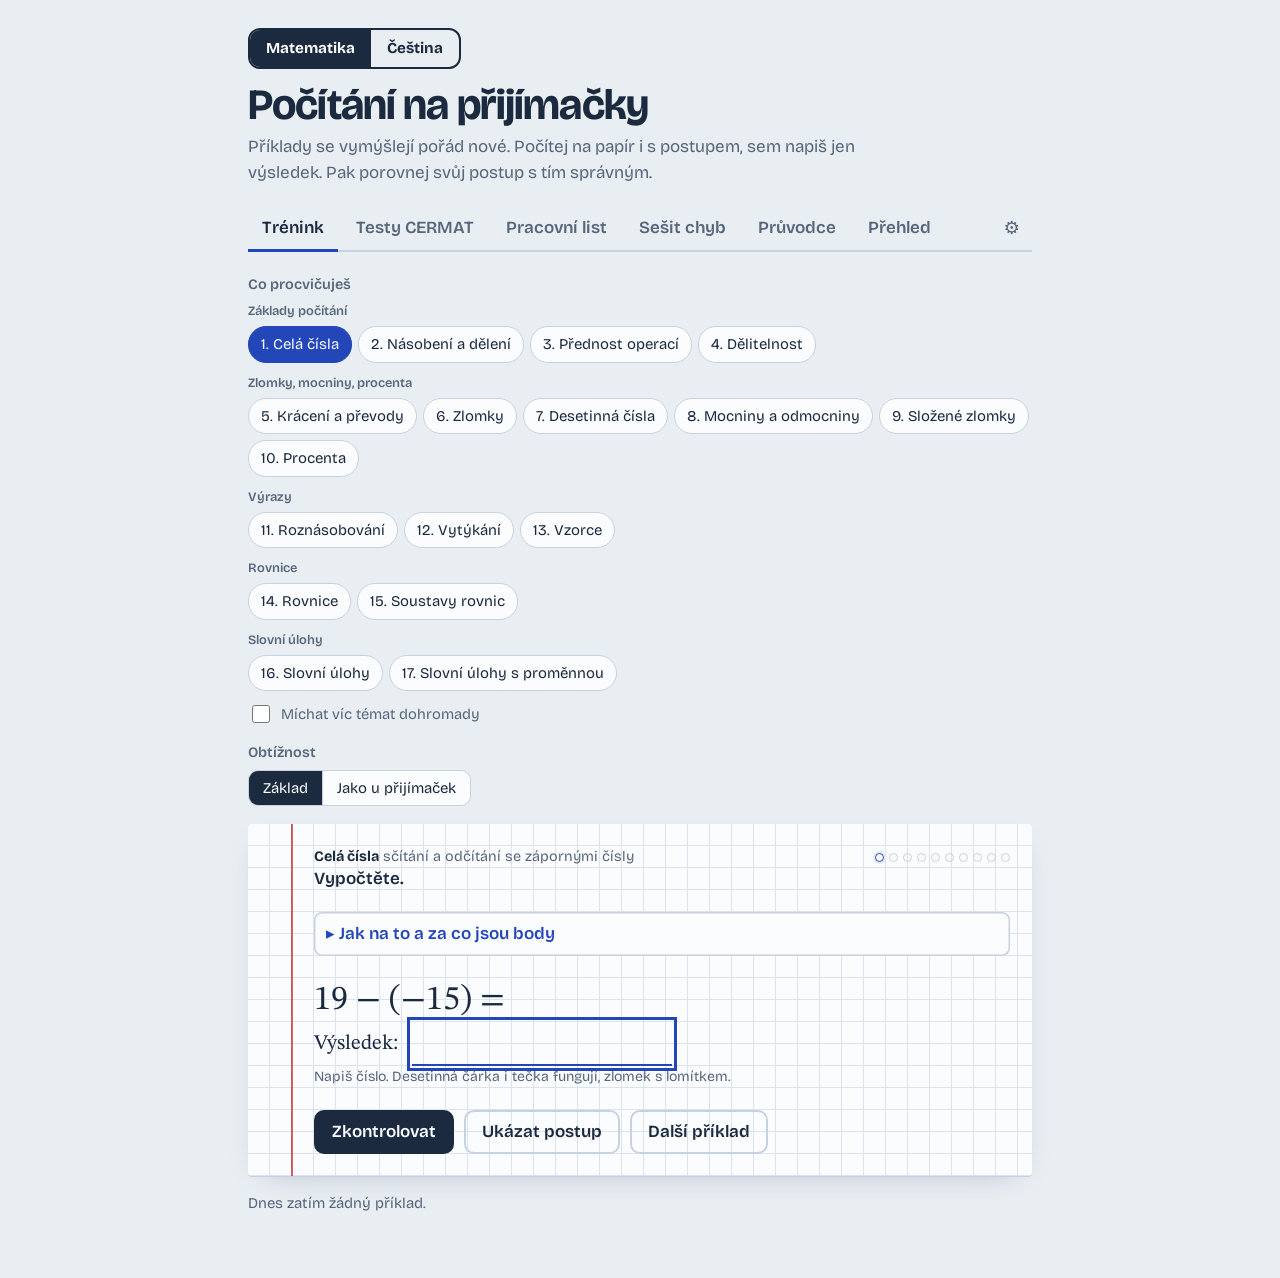
==== commit ce3688e6: "Rozhraní z index.html do js/ui a js/cermat (refaktoring, krok 4) IIFE s rozhraním je rozdělená do js" ====
--- a/app/src/main/assets/index.html
+++ b/app/src/main/assets/index.html
@@ -131,911 +131,19 @@
 <script src="js/matematika/promenna.js"></script>
 <script src="js/cestina/generatory.js"></script>
 <script src="js/temata.js"></script>
-<script>
-(function(){
-'use strict';
-const GUIDE_GENERAL={title:'Jak přijímačky z matematiky fungují',items:[
- 'Test má 16 úloh a dohromady 50 bodů. Čas na řešení je napsaný na záznamovém archu.',
- 'Povolené jsou jen psací a rýsovací potřeby. <b>Kalkulačka ne</b>, všechno se počítá ručně.',
- 'V testovém sešitu jsou vytištěné <b>druhé mocniny čísel 11 až 20</b>, <b>vzorce pro rozklad na součin</b> (a² + 2ab + b², a² − 2ab + b², a² − b²), obvod a obsah kruhu a přibližné hodnoty π (3,14 a 22/7). Nemusíš je umět nazpaměť, ale musíš je umět použít.',
- 'Odpovědi se píšou do <b>záznamového archu</b> modře nebo černě píšící propiskou. Konstrukce rýsuj tužkou a pak obtáhni propiskou.',
- 'U každé úlohy je napsáno, jestli chtějí <b>celý postup</b>, nebo <b>jen výsledek</b>. Když chtějí postup a napíšeš jen výsledek, dostaneš <b>0 bodů</b>, i když je výsledek správně.',
- 'Zadání do archu opisovat nemusíš. Ale správný výsledek napsaný hned za opsané zadání se za postup <b>nepočítá</b>.',
- 'Chybu přeškrtni a správné řešení napiš znovu do stejného pole.',
- 'Za špatnou odpověď se body neodečítají. <b>Uzavřené úlohy (A až E, ano/ne) nikdy nenechávej prázdné.</b>',
- 'U rovnic se <b>zkouška nezapisuje</b>. Udělat si ji můžeš na kraji, ale do archu ji nepiš.',
- 'Uznávají se i jiné správné zápisy výsledku, třeba jiné pořadí členů (9 + 12x + 4x² je stejně dobře jako 4x² + 12x + 9).'
-]};
-const GUIDE_GENERAL_CJ={title:'Jak přijímačky z češtiny fungují',items:[
- 'Test má 30 úloh a dohromady 50 bodů.',
- 'Test je postavený kolem několika výchozích textů: úryvek z knihy nebo báseň, naučný text a samostatné věty. Ke každému textu patří několik úloh za sebou.',
- 'Asi 35 bodů z 50 je za <b>uzavřené úlohy</b>: výběr A až D, ANO/NE, přiřazování a seřazení částí textu.',
- '<b>Pravopis</b> je v každém testu: shoda přísudku s podmětem, i/y, mě/mně, s/z a čárky. Často jako oprava chyb v textu.',
- 'Odpovědi se píšou do <b>záznamového archu</b>. Za špatnou odpověď se body neodečítají. <b>Uzavřené úlohy nikdy nenechávej prázdné.</b>',
- 'Než odpovíš, přečti si celou větu. U otázek k textu se vrať do textu a najdi místo, kde je odpověď.']};
-const GUIDES={
-'cj-shoda':{subj:'cj',title:'Shoda přísudku s podmětem',
- how:[`Najdi ${K('podmět')}: zeptej se kdo, co? (Kdo se honil? Psi.)`,`Urči jeho rod. Řekni si před podmět ${K('ti')}, ${K('ty')}, nebo ${K('ta')}.`,`${K('ti')} (rod mužský životný) → -i: ti psi se honili.`,`${K('ty')} (rod mužský neživotný a ženský) → -y: ty stromy opadaly, ty ženy prodávaly.`,`${K('ta')} (rod střední) → -a: ta auta stála.`,'Když je v podmětu víc jmen a aspoň jedno je rodu mužského životného, píše se -i: Petr a Jana šli do kina.'],
- why:'Shoda přísudku s podmětem je v testu skoro vždycky: v otázce, která věta je napsaná správně, v ANO/NE úlohách o správnosti zápisu i v opravě chyb v textu.',
- traps:[`${X('Děti')} jsou v množném čísle rodu ženského: děti si hrály.`,`${X('Lidé')} jsou rodu mužského životného: lidé čekali.`,`${X('Děvčata')} jsou rodu středního: děvčata se smála.`,'Koš, stroj nebo počítač jsou neživotné, i když končí na -e: koše byly plné.','Koncovka platí pro celý přísudek: mosty byly opraveny.']},
-'cj-memne':{subj:'cj',title:'Mě, nebo mně',
- how:[`Místo mě/mně dosaď ${K('tebe')}, nebo ${K('tobě')}.`,`Sedí ${K('tobě')} → píše se ${K('mně')}. Je to 3. nebo 6. pád: babička mně upekla dort, mluvili o mně.`,`Sedí ${K('tebe')} → píše se ${K('mě')}. Je to 2. nebo 4. pád: bez mě, pozvali mě.`],
- why:'Mě a mně patří k nejčastějším pravopisným chybám. V testu je najdeš v opravě chyb v textu i v otázce, která věta je napsaná správně.',
- traps:[`Na koho čekáš? ${X('Na mě')} (na tebe), ne na mně.`,`Bát se o koho: ${X('o mě')} (o tebe). Mluvit o kom: o mně (o tobě).`,`Kvůli komu? ${X('Kvůli mně')} (kvůli tobě).`]},
-promenna:{title:'Slovní úlohy s proměnnou',
- how:[`Zadání samo řekne, co je ${K('neznámá')} (třeba „cenu stolku označíme x“).`,`Každou větu přepiš na výraz: „o 5 více“ je x + 5, „třikrát více“ je 3x, ${K('„o čtvrtinu více“ je x + x/4')}, „o 20 % více“ je 1,2x.`,'Když výraz dál násobíš, dej ho celý do závorky: třikrát dražší než židle je 3 · (x + 400).','V části c) sečti nebo porovnej výrazy podle zadání, polož je rovné danému číslu a vyřeš rovnici.','Na konci zkontroluj, že odpovídáš na otázku, a dosaď výsledek zpět do zadání.'],
- why:'V testech 2023 až 2026 byla tahle úloha v 11 ze 16 testů (úloha 5 až 7). Každý výraz bývá za 1 bod, výpočet za 1 až 2 body. Výraz nemusí být upravený, uzná se každý správný zápis.',
- traps:[`„O třetinu více“ ${X('není x/3')}, je to x + x/3.`,`Bez závorky ${X('násobíš jen část výrazu')}: 3 · x + 400 není totéž co 3 · (x + 400).`,`„O 5 méně než v úterý“ se odečítá ${X('od úterního výrazu')}, ne od x.`]},
-slovni:{title:'Slovní úlohy',
- how:[`Přečti zadání celé, a pak ještě jednou. Na papíře si ${K('podtrhni, na co se ptají')}.`,'Zapiš si, co znáš, a označ neznámou (třeba x = cena kola).','U procent si ujasni, co je 100 %: číslo za slovem „než“, původní cena, loňský počet.',`U uzavřené úlohy (A až E) můžeš ${K('dosadit nabízené možnosti do zadání')} a zkontrolovat, která sedí.`,'Na konci odhadni, jestli výsledek dává smysl (cena kola nemůže být 20 Kč).'],
- why:'Slovní úlohy jsou v testu na mnoha místech: úlohy 1 a 2, uzavřené úlohy 11 až 16 a často i úloha 6 až 8. Uzavřené úlohy (A až E, ano/ne) dávají body i slabšímu počtáři, když dosadí možnosti. Za špatnou odpověď se body neodečítají, takže uzavřenou úlohu nikdy nenechávej prázdnou.',
- traps:[`Odpověz přesně na otázku. Když se ptají na Javorník, ${X('není odpovědí počet obyvatel Lipové')}.`,`Dvě slevy po sobě ${X('se nesčítají')}, druhá se počítá z nové ceny.`,`„O 25 % více“ je rozdíl, ${X('ne 125 %')}.`,`Společně pracují rychleji než každý sám, ${X('čas se nesčítá ani neprůměruje')}.`]},
-celacisla:{title:'Celá čísla: sčítání a odčítání',
- how:['Představ si číselnou osu. Přičítání je posun doprava, odčítání posun doleva.','Dvě znaménka vedle sebe nahraď jedním: + (−5) je − 5, a − (−5) je + 5.','Když je čísel víc, sečti zvlášť kladná a zvlášť záporná. Pak menší součet odečti od většího a výsledek dostane znaménko většího.'],
- write:['Záporné číslo za znaménkem piš do závorky: 7 + (−3).'],
- why:'Samostatná úloha to v testu není, ale znaménka jsou v každém příkladu. Ztracené mínus stojí body u zlomků, výrazů i rovnic.',
- traps:['−3 − 5 = −8, <b class="hx">ne −2</b>. Obě čísla táhnou doleva.','−(−4) = 4.','5 − 8 = −3. Když odčítáš větší číslo od menšího, výsledek je záporný.']},
-nasobeni:{title:'Násobení a dělení',
- how:['Násobilku do 10 · 10 musíš umět zpaměti, v testu není kalkulačka.','Když si nejsi jistá, rozděl si příklad: 7 · 8 = 7 · 5 + 7 · 3 = 35 + 21 = 56.','Větší čísla rozlož na desítky a jednotky: 37 · 6 = 30 · 6 + 7 · 6 = 180 + 42 = 222.','Dělení je opak násobení: 56 : 7 = 8, protože 7 · 8 = 56.','Znaménko: plus krát plus i mínus krát mínus je plus, plus krát mínus je mínus. U dělení stejně.'],
- write:['Čísla násob bez znamének a znaménko urči zvlášť.'],
- why:'Bez jisté násobilky se zasekneš u krácení, společného jmenovatele, procent i rovnic.',
- traps:['(−2) · (−3) · (−4) = −24. Tři mínusy dají mínus.','Nulou dělit nejde. 0 : 5 = 0, ale 5 : 0 nemá smysl.']},
-prednost:{title:'Přednost operací',
- how:['Nejdřív závorky.','Pak mocniny a odmocniny.','Pak násobení a dělení, zleva doprava.','Nakonec sčítání a odčítání, zleva doprava.'],
- write:['Každý krok napiš na nový řádek začínající „=“, ať je vidět pořadí.'],
- why:'Pořadí operací rozhoduje v každé úloze s postupem. Výraz spočítaný ve špatném pořadí je chybný postup, a ten je za 0 bodů.',
- traps:['2 + 3 · 4 = 14, <b class="hx">ne 20</b>.','12 : 3 · 2 = 8, <b class="hx">ne 2</b>. Násobení a dělení jdou zleva doprava.','10 − (3 − 5) = 10 − (−2) = 12.']},
-delitelnost:{title:'Dělitelnost: NSD a NSN',
- how:['Dělitel je číslo, kterým jde dané číslo vydělit beze zbytku. Dělitelé 12: 1, 2, 3, 4, 6, 12.','Největší společný dělitel: vypiš dělitele obou čísel a vezmi největší, který je v obou seznamech. Použiješ ho ke krácení zlomků.','Nejmenší společný násobek: vypisuj násobky většího čísla, dokud nenarazíš na číslo, které jde vydělit i menším. To je společný jmenovatel.','Rychlá pravidla: číslem 2 jdou vydělit sudá čísla, 5 čísla končící 0 nebo 5, 10 čísla končící 0, 3 čísla s ciferným součtem dělitelným 3.'],
- write:['Zápis D(12; 18) = 6 je největší společný dělitel, n(4; 6) = 12 nejmenší společný násobek.'],
- why:'Samostatná úloha to v testu obvykle není, ale bez toho nezkrátíš zlomek ani nenajdeš společný jmenovatel.',
- traps:['Největší společný dělitel nemůže být větší než menší z obou čísel.','Součin obou čísel je společný násobek, ale často ne nejmenší: 4 · 6 = 24, ale n(4; 6) = 12.']},
-kraceni:{title:'Krácení a převody',
- how:['Krátit znamená vydělit čitatel i jmenovatel stejným číslem. Hodnota zlomku se nezmění.','Nejrychleji krátíš největším společným dělitelem. Když ho nevidíš, krať postupně (2, 3, 5…), dokud to jde.','Desetinné číslo na zlomek: 1 desetinné místo = jmenovatel 10, 2 místa = 100, 3 místa = 1000. Pak zkrať.','Zlomek na desetinné číslo: rozšiř ho na jmenovatel 10, 100 nebo 1000, nebo vyděl čitatel jmenovatelem.'],
- write:['Výsledek vždy v základním tvaru: 18/24 = 3/4.'],
- why:'V úloze 3 musí být výsledek zlomek v základním tvaru. Nezkrácený výsledek nebo výsledek jen jako desetinné číslo stojí bod.',
- traps:['0,5 = 5/10 = 1/2, <b class="hx">ne 1/5</b>.','0,05 = 5/100 = 1/20.','Krátit jde jen součin, <b class="hx">ne součet</b>: v (2 + 4)/4 nekrať dvojku s čtyřkou.']},
-zlomky:{title:'Zlomky (úloha 3)',
- how:[`Desetinná čísla ${K('převeď na zlomky')} (0,3 = 3/10). Se zlomky a desetinnými čísly naráz se nepočítá.`,'Dodrž pořadí: závorky, mocniny, pak násobení a dělení, nakonec sčítání a odčítání.',`Sčítání a odčítání: najdi společný jmenovatel, zlomky rozšiř a ${K('sečti jen čitatele')}.`,`Násobení: ${K('čitatel krát čitatel, jmenovatel krát jmenovatel')}. Celé číslo násobí jen čitatel. Krátit můžeš i do kříže před násobením.`,`Dělení: první zlomek nech a ${K('vynásob ho převráceným druhým')} (čitatel a jmenovatel prohodíš).`,`Výsledek ${K('zkrať na základní tvar')}.`],
- write:['Piš postupně, každou úpravu za rovnítko nebo na nový řádek začínající „=“. Postup musí jít přečíst krok po kroku.','Záporný zlomek piš s mínusem před zlomkovou čarou: −7/8.','Výsledek nech jako zlomek v základním tvaru, klidně i nepravý (19/6). Na smíšené číslo převádět nemusíš a chyba při převodu by stála bod.'],
- full:['Správný výsledek v základním tvaru a správný postup: 2 body (u úlohy jen na výsledek 1 bod).'],
- minus:['Výsledek není zkrácený na základní tvar.','Výsledek je jen jako desetinné číslo, zlomkem není uvedený nikde.','Jedna početní chyba, třeba 7 · 8 = 54.','Ztracené znaménko mínus.','Správný výsledek, ale po něm ještě chybná úprava (třeba při převodu na smíšené číslo).'],
- zero:['Chybný postup počítání se zlomky, třeba sečtené jmenovatele nebo dělení bez převrácení.','Číselný výraz vynásobený společným jmenovatelem. To se smí jen u rovnice, u výrazu nikdy.','Víc než jedna chyba.','Chybí postup, když ho zadání chce.'],
- traps:[`1/2 + 1/3 ${X('není 2/5')}. Jmenovatele se nikdy nesčítají.`,`Při dělení se obrací ${X('jen druhý zlomek')}.`,`2 · 3/4 = 6/4, ${X('ne 6/8')}. Celé číslo násobí jen čitatel.`,`Násobení má přednost před sčítáním, ${X('nepočítej zleva doprava')}.`]},
-slozene:{title:'Složené zlomky (úloha 3)',
- how:['Najdi hlavní zlomkovou čáru: je nejdelší a je na úrovni rovnítka.',`Spočítej ${K('zvlášť')} všechno nad ní (čitatel) až na jeden zlomek.`,`Spočítej ${K('zvlášť')} všechno pod ní (jmenovatel) až na jeden zlomek.`,`${K('Hlavní čára znamená dělení')}: čitatel vynásob převráceným jmenovatelem.`,'Výsledek zkrať.'],
- write:['Můžeš přepisovat celý složený zlomek a postupně zjednodušovat nahoře i dole, nebo spočítat čitatel a jmenovatel zvlášť a pak napsat jejich podíl. Obojí je správně, hlavně ať jde postup sledovat.','Výsledek: zlomek v základním tvaru, záporný s mínusem před zlomkem.'],
- full:['Správný výsledek v základním tvaru a správný postup: 2 body.'],
- minus:['Výsledek není zkrácený.','Jedna početní chyba.','Chybná úprava až po správném výsledku.'],
- zero:['Celý výraz vynásobený společným jmenovatelem, aby „zmizely zlomky“. U výrazu se to nesmí, to je 0 bodů.','Chybný postup se zlomky.','Víc než jedna chyba.'],
- traps:[`Neplete se ti ${X('hlavní čára')} s menšími zlomkovými čarami?`,`Desetinné číslo ve jmenovateli (0,3) převeď na zlomek 3/10 a pak ho převrať: ${X('dělit 3/10 je násobit 10/3')}.`,`Dělení záporným číslem dá ${X('záporný výsledek')}, pokud je čitatel kladný.`]},
-desetinna:{title:'Desetinná čísla',
- how:['Pořadí: závorky, pak násobení a dělení, nakonec sčítání a odčítání.','Násobení: násob jako celá čísla a ve výsledku odděl tolik desetinných míst, kolik jich mají obě čísla dohromady (0,4 · 0,3 = 0,12).','Dělení desetinným číslem: posuň desetinnou čárku u obou čísel o stejný počet míst doprava, až je dělitel celé číslo (1,2 : 0,3 = 12 : 3 = 4).','Sčítání a odčítání: čísla pod sebe, čárka pod čárkou.'],
- write:['Mezivýsledky piš, ať je vidět pořadí operací.'],
- full:['Desetinná čísla bývají součástí jiných úloh. Body jsou za přesný výsledek, zaokrouhlovat se nesmí, pokud to zadání neřekne.'],
- minus:[],zero:[],
- traps:['0,3 · 0,3 = 0,09, <b class="hx">ne 0,9</b>.','Odčítání většího čísla od menšího dá záporný výsledek.']},
-mocniny:{title:'Mocniny a odmocniny',
- how:['Mocnina má přednost před násobením: 2 · 3² = 2 · 9 = 18.','(−3)² = 9, mínus je v závorce a umocní se taky. −3² = −9, mínus v závorce není a neumocňuje se.','Lichá mocnina záporného čísla je záporná: (−2)³ = −8.','Zlomek umocníš tak, že umocníš čitatel i jmenovatel. Stejně tak odmocňuješ.','Desetinné číslo na druhou má dvakrát víc desetinných míst: 0,3² = 0,09.'],
- write:['Každý člen spočítej zvlášť a pak sečti.'],
- full:['Mocniny bývají součástí jiných úloh. Tabulka druhých mocnin 11 až 20 je v testu.'],minus:[],zero:[],
- traps:['−3² a (−3)² nejsou totéž.','√(16 + 9) = 5, ale √16 + √9 = 7. Odmocnina součtu se nerozděluje.']},
-procenta:{title:'Procenta',
- how:['Nejdřív urči, co je 100 % (celek, původní hodnota, číslo za slovem „než“).','1 % = celek : 100. Část = 1 % · počet procent.','„O p % víc“ znamená (100 + p) % původní hodnoty, „o p % méně“ znamená (100 − p) %.','Když znáš hodnotu po změně a hledáš původní, dělíš: po slevě 20 % platíš 80 %, takže 1 % = cena : 80.','„O kolik procent je A větší než B“: rozdíl A − B vyděl číslem B.'],
- write:['Odpověz přesně na otázku a s jednotkou (Kč, žáků, %). Když se ptají „o kolik procent“, odpověď musí být rozdíl v procentech, ne celá hodnota.'],
- full:['Slovní úlohy na procenta jsou obvykle jen na výsledek, 1 až 2 body za správnou odpověď.'],
- minus:['Odpověď neodpovídá na položenou otázku (třeba napíšeš 140 % místo „o 40 %“).'],zero:['Procenta spočítaná ze špatného základu.'],
- traps:['Dvě slevy po sobě se nesčítají, druhá se počítá z nové ceny.','Procenta z ceny po slevě nejsou totéž co procenta z původní ceny.']},
-roznasobovani:{title:'Úprava výrazů (úloha 4.3)',
- how:['Nejdřív zjednoduš obsah závorek, kde to jde (2x − x = x, −3 + 1 = −2).','Druhé mocniny závorek spočítej podle vzorce a výsledek nech v závorce.','Roznásob: číslo před závorkou násobí každý člen, dvě závorky násobíš každý člen s každým.','Mínus před závorkou změní znaménka všech členů uvnitř.','Sečti členy se stejnou mocninou: zvlášť x², zvlášť x, zvlášť čísla.'],
- write:['Piš na řádky pod sebe. Když je před závorkou s druhou mocninou mínus nebo číslo, napiš nejdřív −(x² − 2x + 1) nebo −4 · (x² − 2x + 1) a teprve v dalším kroku závorku odstraň.','Výsledek bez závorek, ideálně seřazený: x², pak x, pak číslo.'],
- full:['Správný výsledek bez závorek a správný postup: 2 body. Úlohy 4.1 a 4.2 jsou obvykle jen na výsledek za 1 bod, tam se dílčí body nedávají.'],
- minus:['Právě jeden člen upravený chybně, nejčastěji kvůli mínus před závorkou.','Jedna chyba při roznásobení závorek.','Chyba ve vzorci.','Chybí poslední krok: nejsou sečtené všechny členy s x², s x, nebo čísla.','Při opisování vypadl jeden člen.'],
- zero:['Víc než jedna chyba.'],
- traps:['(x + 3)² = x² + 6x + 9, <b class="hx">ne x² + 9</b>.','−(x − 1)² = −x² + 2x − 1. Mínus mění znaménka všech tří členů.','−4 · (x − 1)²: nejdřív umocni, pak násob čtyřmi.']},
-umocneni:{title:'Umocňování podle vzorce (úloha 4.1, 4.2)',
- how:['(první + druhý)² = první² + 2 · první · druhý + druhý².','(první − druhý)² = první² − 2 · první · druhý + druhý².','(první + druhý)(první − druhý) = první² − druhý².','Zlomek umocni v čitateli i jmenovateli, desetinné číslo zdvojnásobí počet desetinných míst.','Když jsou v závorce dva členy se stejnou proměnnou, nejdřív je sečti.'],
- write:['Výsledek bez závorek. Koeficienty zlomkem v základním tvaru (4/9 a²), desetinná čísla přesně (0,09x²).'],
- full:['Obvykle jen výsledek za 1 bod. Bod je jen za úplně správný výsledek, dílčí body nejsou.'],minus:[],
- zero:['Chybějící prostřední člen 2 · první · druhý.','Špatně umocněný zlomek nebo desetinné číslo.'],
- traps:['(2/3 a)² = 4/9 a², <b class="hx">ne 2/9 a²</b>.','Prostřední člen má stejné znaménko jako je v závorce.']},
-rozklad:{title:'Rozklad na součin podle vzorce (úloha 4.2)',
- how:['Když je tam závorka nebo součin, nejdřív výraz uprav a sečti podobné členy.','Dva členy a mínus mezi nimi (49 − 16a²) znamenají vzorec první² − druhý² = (první + druhý)(první − druhý).','Tři členy, kde první a poslední jsou druhé mocniny, znamenají vzorec (první ± druhý)². Prostřední člen musí sedět: 2 · první · druhý.','Najdi „první“ a „druhý“: z čeho jsou ty členy druhou mocninou (tabulka 11 až 20 je v testu).','Zapiš součin a v hlavě ho roznásob pro kontrolu.'],
- write:['Výsledek jako součin: (k + 12)(k − 12) nebo (3a − 11)². Druhou mocninu můžeš zapsat i jako (3a − 11)(3a − 11), obojí se uznává.','Když je první člen číslo, nech ho první: 9 − x² = (3 + x)(3 − x).'],
- full:['Jen výsledek: 1 bod. Když se chce postup (upravit a rozložit): 2 body.'],
- minus:['Výraz je správně upravený, ale není rozložený na součin. To je jen polovina bodů.'],
- zero:['Chyba v úpravě nebo chybí postup, když ho zadání chce.'],
- traps:['(−4a)² = 16a². Mínus v závorce na druhou zmizí.','(3 − x)(3 + x) <b class="hx">není totéž co (x − 3)(x + 3)</b>. Pořadí v závorce s mínusem je důležité.']},
-vytykani:{title:'Vytýkání (rozklad na součin)',
- how:['Když je potřeba, nejdřív výraz uprav a sečti podobné členy.','Najdi největší číslo, kterým jdou vydělit všechny koeficienty.','Zjisti, jestli všechny členy obsahují proměnnou. Pokud ano, vytkni ji taky.','Každý člen vyděl tím, co vytýkáš, a výsledky napiš do závorky.','Kontrola: roznásob a musí vyjít původní výraz.'],
- write:['Výsledek jako součin: 3x(2x − 5).'],
- full:['Obvykle jen výsledek za 1 bod.'],minus:[],
- zero:['V závorce jde ještě něco vytknout, rozklad tedy není hotový.','Po roznásobení nevyjde původní výraz.'],
- traps:['Vytknout se musí ze všech členů, <b class="hx">ne jen z některých</b>.','Když vytkneš celý člen, zůstane po něm v závorce 1, <b class="hx">ne 0</b>.']},
-rovnice:{title:'Rovnice (úloha 5)',
- how:['Roznásob závorky (u druhé mocniny podle vzorce).','Členy s x převeď na jednu stranu, čísla na druhou. Co přejde na druhou stranu, změní znaménko.','Sečti obě strany.','Vyděl obě strany číslem u x.','Když se členy s x úplně odečtou: zbude 0 = 0 (rovnice má nekonečně mnoho řešení), nebo 0 = jiné číslo (rovnice nemá řešení).'],
- write:['Každou úpravu na nový řádek, rovnítka pod sebe.','Úpravu můžeš psát za svislou čáru na konec řádku (| −2x, | : 4). Není to povinné, ale pomáhá ti to neudělat chybu.','Na konci napiš výsledek: x = 20. U zvláštních rovnic závěr slovy: „Rovnice nemá řešení.“ nebo „Rovnice má nekonečně mnoho řešení.“','Zkoušku nezapisuj.'],
- full:['Správný výsledek a správný postup: 2 body.'],
- minus:['Právě jeden člen upravený chybně, třeba zapomenuté znaménko při převodu.','Chybí poslední krok: zůstane třeba 4x = 12 bez vydělení.','Jedna početní chyba.','U rovnice bez řešení chybí závěr, nebo je špatný.','Po správném výsledku je napsaný chybný závěr (třeba „rovnice nemá řešení“).'],
- zero:['Chybná úprava rovnice, třeba vynásobíš jen některé členy nebo vydělíš jen jednu stranu.','Víc než jedna chyba.'],
- traps:['Při převodu na druhou stranu se znaménko mění, při roznásobení závorky ne (kromě mínus před závorkou).','Když se x² na obou stranách odečte, nevadí to. Zbude obyčejná rovnice.','Když se odečte i x, nehledej chybu a napiš závěr.']},
-'rovnice-zlomky':{title:'Rovnice se zlomky (úloha 5)',
- how:['Najdi společný jmenovatel všech zlomků v rovnici.','Celou rovnici jím vynásob: každý člen na levé i pravé straně, i ty bez zlomku.','Zlomky se zkrátí. Čitatel, který měl víc členů, dej do závorky.','Dál jako obyčejná rovnice: roznásob, převeď, sečti, vyděl.','Desetinná čísla se dají odstranit vynásobením 10 nebo 100.'],
- write:['Po vynásobení napiš rovnici bez zlomků a se závorkami: 3 · (x − 6) − x = (x − 16).','Na konci x = číslo. Zkoušku nezapisuj.'],
- full:['Správný výsledek a správný postup: 2 body.'],
- minus:['Právě jeden člen upravený chybně.','Chybí poslední krok (zůstane třeba 6x = 72).'],
- zero:['Jmenovatelem vynásobená jen část členů (typicky zapomenuté číslo bez zlomku).','Víc než jedna chyba.'],
- traps:['Mínus před zlomkem platí pro celý čitatel: −(x − 4)/3 · 6 = −2(x − 4) = −2x + 8.','Násobit jmenovatelem se smí jen rovnici, nikdy výraz.']},
-soustavy:{title:'Soustavy rovnic (úloha 5)',
- how:['Dosazovací metoda: z jedné rovnice vyjádři y (nebo x) a dosaď do druhé.','Sčítací metoda: rovnice vynásob tak, aby u jedné neznámé byla opačná čísla, a sečti je.','Vyřeš rovnici s jednou neznámou.','Dosaď výsledek zpátky a dopočítej druhou neznámou.'],
- write:['Rovnice si můžeš očíslovat (I, II) a psát, co s nimi děláš.','Na konci napiš obě hodnoty: x = 2, y = −5. Zkoušku nezapisuj.'],
- full:['Obě neznámé správně a správný postup: 2 body.'],
- minus:['Právě jeden člen upravený chybně a pak už bez chyby.','Jedna neznámá je správně a druhá chybí nebo je špatně.','Hodnoty x a y jsou prohozené.'],
- zero:['Velmi závažná chyba, třeba algoritmicky chybná úprava rovnic.','Víc než jedna chyba.'],
- traps:['Při dosazování dej dosazovaný výraz do závorky.','Nezapomeň dopočítat druhou neznámou.']}
-};
-function guideHTML(g,trap,open){
-  if(!g)return '';
-  const li=a=>a.map(x=>`<li>${x}</li>`).join('');
-  let h='';
-  if(trap)h+=`<p class="trap"><b>Pozor u tohohle příkladu:</b> ${trap}</p>`;
-  h+=`<h4>Jak postupovat</h4><ol>${li(g.how)}</ol>`;
-  if(g.write&&g.write.length)h+=`<h4>Jak to zapsat</h4><ul>${li(g.write)}</ul>`;
-  if(g.why)return h+`<h4>Proč to potřebuješ</h4><p style="margin:0">${g.why}</p>`+(g.traps&&g.traps.length?`<h4>Časté chyby</h4><ul>${li(g.traps)}</ul>`:'');
-  h+=`<h4>Za co jsou body</h4><div class="pts">`;
-  if(g.full.length)h+=`<div class="pt ok"><b>Plný počet</b><ul>${li(g.full)}</ul></div>`;
-  if(g.minus.length)h+=`<div class="pt mid"><b>O bod méně, když je v postupu právě jedna z těchto chyb</b><ul>${li(g.minus)}</ul></div>`;
-  if(g.zero.length)h+=`<div class="pt bad"><b>Nula bodů</b><ul>${li(g.zero)}</ul></div>`;
-  h+='</div>';
-  if(g.traps&&g.traps.length)h+=`<h4>Časté chyby</h4><ul>${li(g.traps)}</ul>`;
-  return h;
-}
-
-const KEY='barunka-matika-v1';
-let store={stats:{},mistakes:[],days:{}};
-try{const raw=localStorage.getItem(KEY);if(raw){const s=JSON.parse(raw);store=Object.assign(store,s)}}catch(e){}
-function save(){try{localStorage.setItem(KEY,JSON.stringify(store))}catch(e){}}
-const today=()=>{const d=new Date();return d.getFullYear()+'-'+(d.getMonth()+1)+'-'+d.getDate()};
-
-const $=id=>document.getElementById(id);
-const SERIES=10;
-// předmět: matematika, nebo čeština; vybraná témata si každý předmět pamatuje zvlášť
-const subjOf=t=>t.subj||'mat';
-const SUBJ_DEF={mat:{key:'topics',def:'celacisla'},cj:{key:'topicsCj',def:'cj-shoda'}};
-let subject=store.subject==='cj'?'cj':'mat';
-const L=(m,c)=>subject==='cj'?c:m;
-const subjTopics=()=>TOPICS.filter(t=>subjOf(t)===subject);
-function loadTopics(){const d=SUBJ_DEF[subject];const s=new Set((store[d.key]||[d.def]).filter(id=>subjTopics().some(t=>t.id===id)));if(!s.size)s.add(d.def);return s}
-const state={topics:loadTopics(),mix:!!store.mix,level:store.level||1,cur:null,attempts:0,counted:false,solved:false,shown:false,fromMistake:false,lastAnswer:'',chat:[],series:{i:0,ok:0}};
-if(!state.mix&&state.topics.size>1)state.topics=new Set([[...state.topics][0]]);
-const ws={topics:new Set(store.wsTopics||['zlomky','rovnice']),level:store.wsLevel||1};
-
-// ---------- chips ----------
-function renderChips(el,set,onChange,multi,list){
-  list=list||TOPICS;el.replaceChildren();
-  // témata po skupinách a s pořadovým číslem, ať je vidět, co na co navazuje
-  list.forEach((t,i)=>{
-    if(!i||list[i-1].g!==t.g){const h=document.createElement('span');h.className='grp';h.textContent=TOPIC_GROUPS[t.g];el.appendChild(h)}
-    const b=document.createElement('button');b.className='chip';b.type='button';b.dataset.id=t.id;b.textContent=`${i+1}. ${t.name}`;b.setAttribute('aria-pressed',set.has(t.id));
-    if(isMastered(store.stats[t.id])){const m=document.createElement('span');m.className='mast';m.textContent=' ✓';m.title='zvládnuto (aspoň 80 % napoprvé)';b.appendChild(m)}
-    b.onclick=()=>{if(multi&&!multi()){if(set.size===1&&set.has(t.id))return;set.clear();set.add(t.id)}else if(set.has(t.id)){if(set.size>1)set.delete(t.id)}else set.add(t.id);el.querySelectorAll('.chip').forEach(c=>c.setAttribute('aria-pressed',set.has(c.dataset.id)));onChange()};
-    el.appendChild(b)});
-}
-function renderSeg(el,get,set){[...el.querySelectorAll('button')].forEach(b=>{b.setAttribute('aria-pressed',+b.dataset.level===get());b.onclick=()=>{set(+b.dataset.level);[...el.querySelectorAll('button')].forEach(x=>x.setAttribute('aria-pressed',+x.dataset.level===get()))}})}
-
-// ---------- trainer ----------
-function newProblem(fromMistake){
-  if(!fromMistake&&state.series.i>=SERIES){showSummary();return}
-  $('sheet').hidden=false;$('summary').hidden=true;
-  let p;
-  if(fromMistake){p=fromMistake;state.fromMistake=true}
-  else{const ids=[...state.topics];p=generate(pick(ids),state.level);state.fromMistake=false;state.series.i++}
-  state.cur=p;$('sheet').dataset.seed=p.id||'';state.attempts=0;state.counted=false;state.solved=false;state.shown=false;
-  const t=TOPICS.find(x=>x.id===p.topic);
-  $('tName').textContent=t.name;$('tRef').textContent=t.ref;
-  if(fromMistake)$('tSrc').textContent='ze sešitu chyb';else renderDots(false);
-  $('tick').hidden=true;$('answer').classList.remove('ok','nudge','rows');
-  state.lastAnswer='';state.chat=[];$('ask').hidden=true;$('thread').replaceChildren();$('askIn').value='';
-  $('nextBtn').textContent=(!fromMistake&&state.series.i>=SERIES)?'Ukázat výsledek série':L('Další příklad','Další úloha');
-  $('task').textContent=p.task;
-  setHTML($('prompt'),p.prompt);
-  setHTML($('guideBody'),guideHTML(GUIDES[p.guide||p.topic],p.trap));$('guide').open=false;
-  const a=$('answer');a.replaceChildren();
-  const mk=(lab,id,cls)=>{const l=document.createElement('label');l.htmlFor=id;setHTML(l,lab);const i=document.createElement('input');i.id=id;i.type='text';i.autocomplete='off';i.spellcheck=false;i.setAttribute('autocapitalize','off');if(cls)i.className=cls;i.addEventListener('keydown',e=>{if(e.key==='Enter'){e.preventDefault();if(state.solved)newProblem();else doCheck()}});a.appendChild(l);a.appendChild(i);return i};
-  let first;
-  if(p.kind==='sys'){first=mk('<i>x</i> =','in0','short');mk('<i>y</i> =','in1','short')}
-  else if(p.kind==='promenna'){first=mk('a)','in0');mk('b)','in1');mk(`c) (${escT(p.unitTxt)})`,'in2','short');a.classList.add('rows')}
-  else if(p.kind==='eq'){first=mk('<i>'+p.v+'</i> =','in0','short');const box=document.createElement('span');box.className='ins';[['nemá řešení','nemá řešení'],['nekonečně mnoho','nekonečně mnoho řešení']].forEach(([lab,txt])=>{const b=document.createElement('button');b.type='button';b.textContent=lab;b.style.fontFamily='var(--ui)';b.style.fontSize='.85rem';b.onclick=()=>{first.value=txt;first.focus()};box.appendChild(b)});a.appendChild(box)}
-  else if(p.kind==='mc'){
-    // výběr A–E jako v záznamovém archu; volba se drží ve skrytém poli in0
-    const hid=document.createElement('input');hid.type='hidden';hid.id='in0';a.appendChild(hid);
-    const l=document.createElement('span');l.className='mclbl';l.textContent='Odpověď:';a.appendChild(l);
-    const box=document.createElement('span');box.className='mcbox';box.setAttribute('role','group');box.setAttribute('aria-label','Možnosti A až E');
-    Object.keys(p.opts).forEach(k=>{const b=document.createElement('button');b.type='button';b.className='mcbtn';b.textContent=k;b.setAttribute('aria-pressed','false');
-      b.onclick=()=>{if(state.solved)return;hid.value=k;box.querySelectorAll('.mcbtn').forEach(x=>x.setAttribute('aria-pressed',x===b));};box.appendChild(b)});
-    a.appendChild(box);first=box.querySelector('.mcbtn');
-  }
-  else{first=mk(p.unitTxt?`Výsledek (${escT(p.unitTxt)}):`:'Výsledek:','in0')}
-  if(p.kind==='poly'||p.kind==='factor'){const box=document.createElement('span');box.className='ins';[['²','²'],['(','('],[')',')']].forEach(([lab,txt])=>{const b=document.createElement('button');b.type='button';b.textContent=lab;b.setAttribute('aria-label','Vložit '+lab);b.onclick=()=>insertAt(first,txt);box.appendChild(b)});a.appendChild(box)}
-  const hints={num:p.fraction?'Zlomek piš s lomítkem, třeba −7/8. Celé číslo napiš normálně.':p.decimal?'Napiš desetinné číslo, třeba 0,375.':(p.unit?'Napiš jen číslo, jednotku nepiš.':'Napiš číslo. Desetinná čárka i tečka fungují, zlomek s lomítkem.'),
-    poly:'Mocninu napiš jako ^2 nebo tlačítkem ². Třeba 3'+p.v+'^2 − 5'+p.v+' + 1.',
-    factor:p.mode==='common'?'Napiš jako součin, třeba 3'+p.v+'(2'+p.v+' − 5).':'Napiš jako součin závorek, třeba ('+p.v+' + 3)('+p.v+' − 3) nebo ('+p.v+' − 2)².',
-    eq:'Napiš jen hodnotu '+p.v+'. Když rovnice nemá řešení nebo jich má nekonečně mnoho, klepni na tlačítko.',sys:'Napiš hodnotu x a hodnotu y.',
-    promenna:'Do a) a b) napiš výraz s proměnnou, třeba x + x/4 nebo 3(x + 400). Do c) jen číslo.',
-    mc:'Klepni na písmeno a pak na Zkontrolovat. Když si nevíš rady, dosaď možnosti do zadání.'};
-  $('hint').textContent=p.hint||hints[p.kind];
-  $('fb').textContent='';$('fb').className='fb';
-  $('steps').hidden=true;$('steps').replaceChildren();
-  $('checkBtn').disabled=false;$('showBtn').disabled=false;$('nextBtn').classList.remove('go');
-  setTimeout(()=>first.focus({preventScroll:true}),0);
-}
-// puntíky série: hotové plné, aktuální obtažený, další prázdné (chyby se nebarví)
-function renderDots(doneCur){
-  const el=$('tSrc');el.replaceChildren();const w=document.createElement('span');w.className='dots';
-  w.setAttribute('role','img');w.setAttribute('aria-label',`příklad ${state.series.i} z ${SERIES}`);
-  for(let i=1;i<=SERIES;i++){const d=document.createElement('span');if(i<state.series.i||(i===state.series.i&&doneCur))d.className='d';else if(i===state.series.i)d.className='c';w.appendChild(d)}
-  el.appendChild(w);
-}
-// učitelská fajfka na okraji listu u řádku s odpovědí
-function showTick(){
-  const t=$('tick'),a=$('answer');t.hidden=false;
-  t.style.top=Math.round(a.offsetTop+a.offsetHeight/2-t.offsetHeight/2)+'px';
-  t.classList.remove('draw');void t.offsetWidth;t.classList.add('draw');
-}
-function insertAt(inp,txt){const s=inp.selectionStart??inp.value.length,e=inp.selectionEnd??inp.value.length;inp.value=inp.value.slice(0,s)+txt+inp.value.slice(e);inp.focus();inp.selectionStart=inp.selectionEnd=s+txt.length}
-function record(ok){
-  if(state.counted)return;state.counted=true;
-  const p=state.cur;const s=store.stats[p.topic]||(store.stats[p.topic]={ok:0,n:0});const wasM=isMastered(s);s.n++;if(ok)s.ok++;
-  s.last=Date.now();s.r=((s.r||'')+(ok?'1':'0')).slice(-20); // posledních 20 prvních pokusů: ukazuje, jak to jde teď
-  if(isMastered(s)!==wasM)renderTopicChips();
-  const d=today();const day=store.days[d]||(store.days[d]={ok:0,n:0});day.n++;if(ok)day.ok++;
-  if(!state.fromMistake&&ok)state.series.ok++;
-  if(state.fromMistake&&ok){store.mistakes=store.mistakes.filter(m=>m.id!==p.id)}
-  if(!ok&&!store.mistakes.some(m=>m.id===p.id)){store.mistakes.push(p);if(store.mistakes.length>60)store.mistakes.shift()}
-  save();updateBadge();updateSession();
-}
-function doCheck(){
-  if(state.solved)return;
-  const p=state.cur;const ins=p.kind==='sys'?[$('in0').value,$('in1').value]:p.kind==='promenna'?[$('in0').value,$('in1').value,$('in2').value]:[$('in0').value];
-  const r=check(p,ins);const fb=$('fb');
-  if(!r.format)state.lastAnswer=p.kind==='sys'?`x = ${ins[0]}, y = ${ins[1]}`:ins[0];
-  if(r.format){fb.className='fb neutral';fb.textContent=r.msg;return}
-  state.attempts++;
-  if(r.ok){
-    record(true);state.solved=true;
-    fb.className='fb ok';fb.textContent=state.attempts===1&&!state.shown?'Správně.':'Správně, tentokrát napodruhé. Do statistiky se počítá první pokus.';
-    if(state.fromMistake&&state.attempts===1&&!state.shown)fb.textContent='Správně. Příklad jsem vyřadil ze sešitu chyb.';
-    $('answer').classList.add('ok');showTick();
-    showSteps(L('Porovnej se svým postupem','Vysvětlení'));
-    $('checkBtn').disabled=true;$('nextBtn').classList.add('go');$('nextBtn').focus();
-  }else{
-    record(false);
-    const an=$('answer');an.classList.remove('nudge');void an.offsetWidth;an.classList.add('nudge');
-    fb.className='fb bad';fb.textContent=r.msg+(r.near?'':L(' Zkus to znovu, nebo si ukaž postup.',' Zkus to znovu, nebo si ukaž vysvětlení.'));
-    // slovní úloha: podtrhni v zadání frázi, kterou žák s touto chybou nejspíš přehlédl
-    if(p.text!==undefined&&r.pod!==undefined)setHTML($('prompt'),slovniPrompt(p,r.pod));
-    if(p.trap&&!r.pod){const tip=document.createElement('div');tip.className='fbtip';setHTML(tip,'<b>Tip:</b> '+p.trap);fb.appendChild(tip)}
-  }
-}
-function showSteps(title){
-  const p=state.cur;const box=$('steps');
-  setHTML(box,`<h3>${title}</h3><ol class="stp">${p.steps.map(stepHTML).join('')}</ol><p class="result"><b>${L('Výsledek','Odpověď')}:</b> ${p.solH}</p>`);
-  box.hidden=false;
-  // kroky naskočí postupně, jako by je někdo psal
-  box.classList.remove('rev');void box.offsetWidth;box.classList.add('rev');
-  box.querySelectorAll('.stp>li,.result').forEach((li,i)=>li.style.animationDelay=Math.min(i*70,1000)+'ms');
-  if(!state.fromMistake)renderDots(true);
-  showAsk();
-}
-function showSummary(){
-  const s=state.series;$('sheet').hidden=true;const el=$('summary');el.hidden=false;
-  const msg=s.ok===SERIES?'Celá série bez chyby.':(s.ok>=SERIES*0.7?'Dobrá série. Chyby najdeš v sešitu chyb.':'Tohle téma chce ještě trénink. Projdi si sešit chyb a zkus další sérii.');
-  const st=s.ok===SERIES?['s1','Výborně']:(s.ok>=SERIES*0.7?['s2','Dobrá práce']:['s3','Pokračuj']);
-  setHTML(el,`<h2>Série hotová</h2><p class="big">${s.ok} z ${SERIES}<span class="stamp ${st[0]}" aria-hidden="true">${st[1]}</span></p><p>správně napoprvé. ${msg}</p><div class="actions"><button class="btn" id="againBtn" type="button">Další série</button><a class="btn ghost" href="#chyby" style="text-decoration:none">Sešit chyb</a></div>`);
-  $('againBtn').onclick=()=>{state.series={i:0,ok:0};newProblem()};$('againBtn').focus();
-}
-function resetSeries(){state.series={i:0,ok:0};newProblem()}
-
-// ---------- AI vysvětlování ----------
-const AI=window.AI_CONFIG||{};
-const aiOn=()=>!!(AI.apiKey&&AI.model);
-function htmlToText(h){
-  if(h.startsWith('#H#'))return '\n'+htmlToText(h.slice(3))+':';
-  const d=document.createElement('div');setHTML(d,h.replace(/<br\s*\/?>/g,'\n'));
-  Array.from(d.querySelectorAll('.fr')).reverse().forEach(f=>{const t=f.children[0].textContent,b=f.children[1].textContent;const w=x=>/^[−-]?[\d,]+$/.test(x.trim())?x.trim():'('+x.trim()+')';f.replaceWith(w(t)+'/'+w(b))});
-  d.querySelectorAll('.ov').forEach(o=>o.replaceWith('('+o.textContent+')'));
-  d.querySelectorAll('sup').forEach(o=>o.replaceWith('^'+o.textContent));
-  d.querySelectorAll('.say').forEach(o=>o.append(' '));
-  d.querySelectorAll('.sep').forEach(o=>o.replaceWith(' a '));
-  return d.textContent.replace(/[ \t]+/g,' ').trim();
-}
-function problemContext(){
-  const p=state.cur;const t=TOPICS.find(x=>x.id===p.topic);
-  return `Téma: ${t.name}\nZadání: ${p.task}\n${htmlToText(p.prompt)}\n\nOvěřený správný postup:\n${p.steps.map((s,i)=>'- '+htmlToText(s)).join('\n')}\n\nSprávný výsledek: ${htmlToText(p.solH)}\nOdpověď žákyně: ${state.lastAnswer||'(zatím nic nenapsala)'}${p.trap?'\nTypická past u tohoto příkladu: '+htmlToText(p.trap):''}`;
-}
-const SYS='Jsi trpělivý doučovatel matematiky. Mluvíš s žákyní 9. třídy, která se připravuje na přijímací zkoušky z matematiky (CERMAT) a matematika jí moc nejde. Vysvětluj česky, jednoduše a krátce (nejvýš asi 150 slov), po malých krocích, ke každému kroku řekni proč se dělá. Postup a výsledek, které dostaneš, jsou ověřené a správné: neměň je a nepočítej jinak. Když se ptá, kde udělala chybu, porovnej její odpověď se správným postupem a řekni, ve kterém kroku se chyba nejspíš stala. Nevyčítej, povzbuď. Když něčemu nerozumí, zkus to vysvětlit jinak než v postupu, třeba na jednodušším příkladu s malými čísly. Matematiku piš prostým textem: zlomky jako 3/4, mocniny jako x², násobení jako ·. Nepoužívej LaTeX, tabulky ani nadpisy.';
-const SYS_CJ='Jsi trpělivý doučovatel češtiny. Mluvíš s žákyní 9. třídy, která se připravuje na přijímací zkoušky z češtiny (CERMAT). Vysvětluj česky, jednoduše a krátce (nejvýš asi 150 slov). Vysvětlení a správná odpověď, které dostaneš, jsou ověřené: neměň je a nevymýšlej jiná pravidla. Když se ptá, kde udělala chybu, ukaž, které pravidlo přehlédla, a dej jednu podobnou větu na procvičení. Nevyčítej, povzbuď. Piš prostým textem, bez tabulek a nadpisů.';
-function esc(s){return s.replace(/[&<>]/g,c=>({'&':'&amp;','<':'&lt;','>':'&gt;'}[c]))}
-function fmtAI(s){return esc(s).replace(/\*\*(.+?)\*\*/g,'<b>$1</b>').replace(/\n/g,'<br>')}
-// Jediné místo, kudy se do DOMU vkládá HTML (fragment se parsuje stejně jako innerHTML).
-function setHTML(el,html){el.replaceChildren(document.createRange().createContextualFragment(html))}
-function addMsg(cls,html){const d=document.createElement('div');d.className='msg '+cls;setHTML(d,html);$('thread').appendChild(d);return d}
-function showAsk(){
-  if(!aiOn())return;
-  $('ask').hidden=false;const q=$('quick');q.replaceChildren();
-  const opts=['Vysvětli mi postup podrobněji','Proč se to dělá zrovna takhle?'];
-  if(state.lastAnswer&&!state.solved)opts.unshift('Kde jsem udělala chybu?');
-  opts.forEach(o=>{const b=document.createElement('button');b.type='button';b.className='chip';b.textContent=o;b.onclick=()=>askAI(o);q.appendChild(b)});
-}
-async function askAI(text){
-  text=(text||'').trim();if(!text)return;
-  const btn=$('askBtn');btn.disabled=true;$('askIn').value='';
-  addMsg('me',esc(text));
-  if(!state.chat.length)state.chat.push({role:'user',content:problemContext()+'\n\nOtázka žákyně: '+text});
-  else state.chat.push({role:'user',content:text});
-  const wait=addMsg('ai','Přemýšlím…');
-  wait.scrollIntoView({block:'nearest'});
-  try{
-    const r=await fetch(AI.url,{method:'POST',headers:{'Content-Type':'application/json','Authorization':'Bearer '+AI.apiKey,'X-Title':'Pocitani na prijimacky'},
-      body:JSON.stringify({model:AI.model,messages:[{role:'system',content:L(SYS,SYS_CJ)}].concat(state.chat),max_tokens:4000,temperature:0.3,reasoning:{effort:'high'}})});
-    const data=await r.json();
-    if(!r.ok)throw new Error((data&&data.error&&data.error.message)||('HTTP '+r.status));
-    const ch=data.choices&&data.choices[0]||{};
-    const ans=ch.message&&ch.message.content||'';
-    if(!ans)throw new Error('Model nevrátil žádnou odpověď.');
-    state.chat.push({role:'assistant',content:ans});
-    setHTML(wait,fmtAI(ans));
-    if(ch.finish_reason==='length'){const pn=document.createElement('p');pn.className='note';pn.style.margin='8px 0 0';pn.textContent='(Odpověď se ořízla – dosáhla limitu tokenů. Napiš „pokračuj“ nebo se zeptej konkrétněji.)';wait.appendChild(pn)};
-    wait.scrollIntoView({block:'nearest'});
-  }catch(e){
-    state.chat.pop();wait.className='msg err';wait.textContent='Vysvětlení se nepodařilo načíst: '+e.message+'. Zkontroluj připojení k internetu.';
-  }finally{btn.disabled=false}
-}
-$('askBtn').onclick=()=>askAI($('askIn').value);
-$('askIn').addEventListener('keydown',e=>{if(e.key==='Enter'&&!e.shiftKey){e.preventDefault();askAI($('askIn').value)}});
-
-// Když se na mobilu otevře klávesnice, rolováme zaměřené pole do středu viditelné
-// plochy, aby nezůstalo schované pod klávesnicí (WebView se zmenší až během animace).
-document.addEventListener('focusin',e=>{
-  const el=e.target;
-  if(!el||!el.matches||!el.matches('input:not([type=checkbox]),textarea'))return;
-  const go=()=>{try{el.scrollIntoView({block:'center',behavior:'smooth'})}catch(_){el.scrollIntoView()}};
-  setTimeout(go,250);setTimeout(go,700);
-});
-
-// ---------- nastavení klíče a modelu přímo v aplikaci ----------
-// Zadaný klíč/model se ukládá do localStorage zařízení a má přednost před local.properties (most AndroidCfg).
-const AIKEY='barunka-matika-ai';
-try{const raw=localStorage.getItem(AIKEY);if(raw){const s=JSON.parse(raw);if(s.key)AI.apiKey=s.key;if(s.model)AI.model=s.model}}catch(e){}
-const aiDlg=$('aiDialog');
-function syncAsk(){if(!aiOn()){$('ask').hidden=true}else if(!$('steps').hidden)showAsk()}
-$('settingsBtn').onclick=()=>{$('aiKey').value=AI.apiKey||'';$('aiModel').value=AI.model||'';$('settingsBtn').setAttribute('aria-expanded','true');aiDlg.showModal();setTimeout(()=>$('aiKey').focus(),50)};
-$('aiCancel').onclick=()=>aiDlg.close();
-aiDlg.addEventListener('click',e=>{if(e.target!==aiDlg)return;const r=aiDlg.getBoundingClientRect();if(e.clientX<r.left||e.clientX>r.right||e.clientY<r.top||e.clientY>r.bottom)aiDlg.close()});
-aiDlg.addEventListener('close',()=>$('settingsBtn').setAttribute('aria-expanded','false'));
-$('aiSave').onclick=()=>{
-  const k=$('aiKey').value.trim(),m=$('aiModel').value.trim();
-  AI.apiKey=k;AI.model=m;
-  try{localStorage.setItem(AIKEY,JSON.stringify({key:k,model:m}))}catch(e){}
-  aiDlg.close();syncAsk();
-};
-$('checkBtn').onclick=doCheck;
-$('nextBtn').onclick=()=>newProblem();
-$('showBtn').onclick=()=>{if(!state.solved&&!state.counted){record(false)}state.shown=true;showSteps(L('Správný postup','Vysvětlení'));$('showBtn').disabled=true};
-$('mixToggle').checked=state.mix;
-$('mixToggle').onchange=()=>{state.mix=$('mixToggle').checked;store.mix=state.mix;if(!state.mix&&state.topics.size>1){const f=[...state.topics][0];state.topics.clear();state.topics.add(f);renderTopicChips()}store.topics=[...state.topics];save()};
-function updateSession(){const d=store.days[today()];$('session').textContent=d&&d.n?`Dnes: ${d.ok} z ${d.n} správně napoprvé.`:'Dnes zatím žádný příklad.'}
-
-// ---------- worksheet ----------
-function makeWorksheet(){
-  const n=+$('wsCount').value;const ids=[...ws.topics];const list=[];
-  for(let i=0;i<n;i++)list.push(generate(ids[i%ids.length],ws.level));
-  const d=new Date();const date=`${d.getDate()}. ${d.getMonth()+1}. ${d.getFullYear()}`;
-  const names=ids.map(id=>TOPICS.find(t=>t.id===id).name.toLowerCase()).join(', ');
-  const item=(p,i)=>`<div class="ws-item"><div class="q"><span class="n">${i+1}.</span><div><div class="t">${p.task}</div><div class="p">${p.prompt}</div></div></div><div class="ws-space"></div></div>`;
-  const sol=(p,i)=>`<div class="ws-item"><div class="q"><span class="n">${i+1}.</span><div class="p">${p.prompt}</div></div>${p.trap?`<p class="ws-trap"><b>Pozor:</b> ${p.trap}</p>`:''}<ol class="stp">${p.steps.map(stepHTML).join('')}</ol><p style="margin:4px 0 0 2.2em"><b>Výsledek:</b> <span style="font-family:var(--math)">${p.solH}</span></p></div>`;
-  setHTML($('wsOut'),`<div class="worksheet"><h2>Pracovní list</h2><p class="meta">${date}, ${names}, ${ws.level===1?'základ':'úroveň přijímaček'}</p>${list.map(item).join('')}<div class="solutions"><h2>Řešení</h2>${list.map(sol).join('')}</div></div>`);
-  $('wsPrint').disabled=false;
-}
-$('wsMake').onclick=makeWorksheet;
-$('wsPrint').onclick=()=>{try{if(window.AndroidCfg&&AndroidCfg.print){AndroidCfg.print();return}}catch(e){}$('wsPrintNote').hidden=false;try{window.print()}catch(e){}};
-
-// ---------- mistakes ----------
-const myMistakes=()=>store.mistakes.filter(m=>{const t=TOPICS.find(x=>x.id===m.topic);return t&&subjOf(t)===subject});
-function updateBadge(){const b=$('mbadge');const n=myMistakes().length;b.hidden=!n;b.textContent=n}
-function renderMistakes(){
-  const el=$('mlist');
-  const list=myMistakes();
-  if(!list.length){setHTML(el,`<div class="empty">Sešit chyb je prázdný. ${L('Příklady','Úlohy')}, které napoprvé nevyjdou, se sem uloží samy.</div>`);return}
-  el.replaceChildren();
-  list.slice().reverse().forEach(p=>{const t=TOPICS.find(x=>x.id===p.topic);const d=document.createElement('div');d.className='mitem';
-    setHTML(d,`<div><small>${t.name}</small>${p.subj==='cj'?`<div><b>${escT(p.task)}</b></div>`:''}<div class="p">${p.prompt}</div></div><div class="actions"><button class="btn" type="button">${L('Spočítat znovu','Zkusit znovu')}</button><button class="btn ghost" type="button">Odebrat</button></div>`);
-    const [again,del]=d.querySelectorAll('button');
-    again.onclick=()=>{location.hash='trenink';setTimeout(()=>newProblem(p),0)};
-    del.onclick=()=>{store.mistakes=store.mistakes.filter(m=>m.id!==p.id);save();updateBadge();renderMistakes()};
-    el.appendChild(d)});
-}
-
-// ---------- stats ----------
-// úspěšnost posledních (až) 20 prvních pokusů; starší data bez historie berou celkový poměr
-const recentPc=s=>s.r&&s.r.length?Math.round(100*[...s.r].filter(c=>c==='1').length/s.r.length):(s.n?Math.round(100*s.ok/s.n):0);
-// téma je zvládnuté: aspoň 10 příkladů a z posledních 20 aspoň 80 % napoprvé
-function isMastered(s){return !!s&&s.n>=10&&recentPc(s)>=80}
-function daysAgo(ts){if(!ts)return null;const a=new Date(),b=new Date(ts);a.setHours(0,0,0,0);b.setHours(0,0,0,0);return Math.round((a-b)/864e5)}
-const agoTxt=n=>n===null?'zatím necvičeno':n<=0?'cvičeno dnes':n===1?'cvičeno včera':`cvičeno před ${n} dny`;
-function renderStats(){
-  const TL=subjTopics();
-  const st=id=>store.stats[id]||{ok:0,n:0};
-  let rows='';
-  TL.forEach((t,i)=>{const s=st(t.id),pc=recentPc(s);
-    if(!i||TL[i-1].g!==t.g)rows+=`<tr class="grp"><td colspan="4">${TOPIC_GROUPS[t.g]}</td></tr>`;
-    rows+=`<tr><td>${i+1}. ${t.name}${isMastered(s)?' <span class="mast" title="zvládnuto">✓</span>':''}<small>${agoTxt(daysAgo(s.last))}</small></td><td>${s.n}</td><td>${s.n?pc+' %':'–'}</td><td><div class="bar" role="img" aria-label="${pc} procent"><span style="width:${pc}%"></span></div></td></tr>`});
-  // doporučení bez zamykání: první téma v pořadí, které ještě nejde, a nejdéle necvičené zvládnuté téma
-  const nextI=TL.findIndex(t=>{const s=st(t.id);return s.n<10||recentPc(s)<80});
-  const stale=TL.map((t,i)=>({t,i,d:daysAgo(st(t.id).last)})).filter(x=>st(x.t.id).n>=10&&x.d!==null&&x.d>=7).sort((a,b)=>b.d-a.d)[0];
-  let tip='';
-  if(nextI>=0){const s=st(TL[nextI].id);tip+=`<li><b>Na řadě:</b> ${nextI+1}. ${TL[nextI].name}${s.n?` (teď ${recentPc(s)} % napoprvé, cíl je 80 %)`:''}.</li>`}
-  else tip+='<li><b>Všechna témata jdou aspoň na 80 %.</b> Míchej je dohromady jako v testu.</li>';
-  if(stale)tip+=`<li><b>Zopakuj:</b> ${stale.i+1}. ${stale.t.name}, ${agoTxt(stale.d)}. Co se dlouho necvičí, zapomíná se.</li>`;
-  const days=Object.keys(store.days).length;
-  setHTML($('statsOut'),`<div class="gen"><h3>Jak postupovat</h3><ul>${tip}<li>Témata jsou seřazená tak, jak na sebe navazují. Postupuj odshora. Když téma jde napoprvé aspoň na 80 %, přidej další. Ke starším se občas vrať, třeba přes „Míchat víc témat dohromady“.</li></ul></div><table class="stats"><thead><tr><th>Téma</th><th>${L('Příkladů','Úloh')}</th><th>Napoprvé</th><th></th></tr></thead><tbody>${rows}</tbody></table><p class="note">Sloupec „Napoprvé“ počítá posledních 20 příkladů z tématu, takže ukazuje, jak to jde teď. Trénovala jsi ${days} ${days===1?'den':(days>=2&&days<=4?'dny':'dní')}. V sešitu chyb ${store.mistakes.length===1?'je':'je'} ${store.mistakes.length} ${store.mistakes.length===1?'příklad':(store.mistakes.length>=2&&store.mistakes.length<=4?'příklady':'příkladů')}.</p>`);
-}
-let resetArmed=false;
-$('resetBtn').onclick=()=>{if(!resetArmed){resetArmed=true;$('resetBtn').textContent='Opravdu smazat? Klikni znovu.';setTimeout(()=>{resetArmed=false;$('resetBtn').textContent='Smazat statistiky a sešit chyb'},4000);return}
-  store.stats={};store.mistakes=[];store.days={};save();resetArmed=false;$('resetBtn').textContent='Smazat statistiky a sešit chyb';updateBadge();renderStats();updateSession()};
-
-// ---------- Testy CERMAT ----------
-// Oficiální testy nejsou součástí aplikace (autorská práva CERMAT). Uživatel je do telefonu nahraje sám:
-// složku cermat-tau/cestina (matematika) přetáhne do telefonu a tady ji vybere, nebo ji pošle přes adb.
-// Aplikace je čte z /cermat/{předmět}/… (v Androidu soukromá složka aplikace, na webu složka cermat/ vedle stránky).
-const CM_BASE=window.AndroidCfg?'/cermat/':'cermat/';
-const CM_SUBJ={mat:'matematika',cj:'cestina'};
-const CM_TERM={RT1:'1. řádný termín',RT2:'2. řádný termín',NT1:'1. náhradní termín',NT2:'2. náhradní termín'};
-const CM_TERM_ORDER=['RT1','RT2','NT1','NT2'];
-const cm={list:null,key:null,groups:[],i:0,ans:{},res:{},importing:false};
-const cmEsc=s=>String(s??'').replace(/[&<>"']/g,c=>({'&':'&amp;','<':'&lt;','>':'&gt;','"':'&quot;',"'":'&#39;'}[c]));
-const cmDir=()=>CM_BASE+CM_SUBJ[subject]+'/';
-const cmUrl=u=>u&&u.startsWith('/uploads/')?cmDir()+'obrazky/'+u.slice(9):u;
-const cmImg=(u,alt)=>u?`<img class="cm-img" loading="lazy" src="${cmEsc(cmUrl(u))}" alt="${cmEsc(alt||'')}">`:'';
-// HTML ze souborů CERMAT: bez skriptů a obsluh událostí.
-// Pozor: výstup jde do setHTML() do app stránky. Odstraňujeme i base (přesměruje
-// relativní URL), noscript a SMIL animate/set (href/javascript: umí nastavit
-// až po sanitizaci). Tab/CR/LF prohlížeč z URL maže, tak je smazat i před testem
-// na javascript: (obejití přes jav&#9;ascript:).
-function cmClean(html){
-  const t=document.createElement('template');t.innerHTML=String(html||'');
-  t.content.querySelectorAll('script,iframe,object,embed,link,meta,style,form,base,noscript,animate,animateTransform,animateMotion,animateColor,set').forEach(e=>e.remove());
-  t.content.querySelectorAll('*').forEach(e=>{for(const a of [...e.attributes]){
-    const v=String(a.value).replace(/[\t\n\r\f]/g,'');
-    if(/^on/i.test(a.name)||/^\s*(javascript|vbscript):/i.test(v))e.removeAttribute(a.name);
-  }});
-  return t.innerHTML;
-}
-const cmRich=x=>x==null?'':typeof x==='string'?cmEsc(x):(x.html?cmClean(x.html):cmEsc(x.text));
-function cmBlocks(list,skip){
-  return (list||[]).slice().sort((a,b)=>a.order-b.order).filter(b=>!skip||!skip.has(b.id)).map(b=>{
-    const d=b.data||{};
-    if(b.type==='image')return cmImg(d.url,d.alt);
-    if(b.type==='task_type')return '';
-    const h=d.html?cmClean(d.html):cmEsc(d.text||'');
-    if(!h)return '';
-    return `<div class="cm-${b.type==='heading'?'h':b.type==='note'?'n':'t'}">${h}</div>`;
-  }).join('');
-}
-const cmNumKey=n=>String(n).split('.').map(x=>x.padStart(3,'0')).join('.');
-const cmKeyName=k=>{const [r,t]=k.split('-');return `${r} · ${CM_TERM[t]||t}`};
-function cmSaveRun(){store.cm=store.cm||{};store.cm[subject+':'+cm.key]={i:cm.i,ans:cm.ans,res:cm.res};save()}
-
-// --- seznam testů a nahrávání ---
-async function cmShowList(){
-  cm.key=null;$('cmSheet').hidden=true;$('cmList').hidden=false;document.body.classList.remove('cm-open');
-  let list=null;
-  try{const r=await fetch(cmDir()+'prehled-testu.json',{cache:'no-store'});if(r.ok)list=await r.json()}catch(e){}
-  cm.list=Array.isArray(list)?list.slice().sort((a,b)=>b.rok-a.rok||CM_TERM_ORDER.indexOf(a.termin)-CM_TERM_ORDER.indexOf(b.termin)):null;
-  const subjName=L('matematiky','češtiny'),folder=CM_SUBJ[subject];
-  let h='';
-  if(cm.list&&cm.list.length){
-    h+=`<p class="note">Oficiální testy z ${subjName} z aplikace CERMAT TAU. Řeš na papír, odpověď zadej sem a hned uvidíš správné řešení a zdůvodnění.</p><div class="cm-tests">`;
-    for(const t of cm.list){
-      const key=`${t.rok}-${t.termin}`,run=(store.cm||{})[subject+':'+key];
-      const sc=run?cmScore(run.res):null;
-      h+=`<button class="cm-test" type="button" data-key="${cmEsc(key)}"><b>${cmEsc(cmKeyName(key))}</b><small>${sc&&sc.max?`${fmtPts(sc.pts)} z ${fmtPts(sc.max)} b`:run?'rozpracováno':'nezačato'}</small></button>`;
-    }
-    h+='</div>';
-  }else{
-    h+=`<div class="empty"><b>Testy z ${subjName} zatím nejsou v telefonu.</b> Do aplikace se nevkládají, nahraješ si je sama:<ol>
-      <li>Připoj telefon k počítači kabelem a v telefonu zvol <b>Přenos souborů</b>.</li>
-      <li>V počítači otevři složku <code>cermat-tau</code> a přetáhni složku <code>${folder}</code> do telefonu, třeba do složky <b>Download</b>.</li>
-      <li>Tady klepni na <b>Nahrát testy</b> a vyber ve složce Download složku <code>${folder}</code>. Aplikace si testy zkopíruje k sobě, pak fungují i bez kabelu a bez internetu. Kopii v Download pak můžeš smazat.</li></ol></div>`;
-  }
-  if(window.AndroidCfg&&AndroidCfg.cermatImport){
-    h+=`<div class="actions"><button class="btn${cm.list?' ghost':''}" id="cmImport" type="button">${cm.list?'Nahrát znovu nebo aktualizovat':'Nahrát testy'}</button></div>
-      <div class="cm-prog" id="cmProg" hidden><progress id="cmBar" max="1" value="0"></progress><span id="cmProgTxt"></span></div>`;
-    let dir='';try{dir=AndroidCfg.cermatDir()}catch(e){}
-    if(dir)h+=`<details class="cm-adb"><summary>Nahrání přes adb</summary><p class="note">Složka jde do telefonu poslat i příkazem:</p><pre>adb push cermat-tau/${folder} ${cmEsc(dir)}/</pre></details>`;
-  }else if(!cm.list){
-    h+=`<p class="note">Ve webové verzi dej vedle stránky složku <code>cermat/${folder}</code> (kopii <code>cermat-tau/${folder}</code>) a otevři stránku přes webový server.</p>`;
-  }
-  setHTML($('cmList'),h);
-  $('cmList').querySelectorAll('.cm-test').forEach(b=>b.onclick=()=>cmOpen(b.dataset.key));
-  if($('cmImport'))$('cmImport').onclick=()=>{
-    if(cm.importing)return;
-    if(!AndroidCfg.cermatImport()){cmProgShow('Nahrávání už běží.');return}
-    cm.importing=true;$('cmImport').disabled=true;cmProgShow('Vyber složku s testy…');
-  };
-}
-const fmtMB=b=>(b/1048576).toFixed(b<10485760?1:0).replace('.',',')+' MB';
-function cmProgShow(txt,frac){
-  const p=$('cmProg');if(!p)return;p.hidden=false;$('cmProgTxt').textContent=txt;
-  const bar=$('cmBar');if(frac==null)bar.removeAttribute('value');else bar.value=frac;
-}
-// volá Android (MainActivity) během importu
-window.cermatProgress=function(p){
-  if(p.phase==='scan')cmProgShow('Hledám testy ve vybrané složce…');
-  else if(p.phase==='copy')cmProgShow(`Kopíruji ${p.files} z ${p.totalFiles} souborů (${fmtMB(p.bytes)} z ${fmtMB(p.totalBytes)})`,p.totalBytes?p.bytes/p.totalBytes:null);
-  else{
-    cm.importing=false;if($('cmImport'))$('cmImport').disabled=false;
-    if(p.phase==='done'){const s=String(p.subjects||'').split(',').map(x=>x==='cestina'?'čeština':x).join(', ');cmShowList().then(()=>cmProgShow(`Hotovo: ${s}. Testy jsou v telefonu.`,1))}
-    else if(p.phase==='error')cmProgShow('Nepodařilo se: '+(p.msg||'neznámá chyba'));
-    else cmProgShow('Nahrávání zrušeno.');
-  }
-};
-
-// --- průchod testem ---
-async function cmOpen(key){
-  let data;
-  try{const r=await fetch(cmDir()+'odpovedi/'+key+'.json');if(!r.ok)throw 0;data=await r.json()}
-  catch(e){setHTML($('cmList'),`<div class="empty">Test ${cmEsc(cmKeyName(key))} se nepodařilo načíst. Nahraj testy znovu.</div>`);return}
-  const groups=new Map();
-  data.tasks.slice().sort((a,b)=>cmNumKey(a.taskNumber).localeCompare(cmNumKey(b.taskNumber))).forEach(t=>{
-    const g=t.bundleNumber||String(t.taskNumber).split('.')[0];
-    if(!groups.has(g))groups.set(g,{num:g,shared:t.bundleQuestionBlocks||[],tasks:[]});
-    groups.get(g).tasks.push(t);
-  });
-  cm.key=key;cm.groups=[...groups.values()];
-  const run=(store.cm||{})[subject+':'+key]||{};
-  cm.i=Math.min(run.i||0,cm.groups.length-1);cm.ans=run.ans||{};cm.res=run.res||{};
-  $('cmList').hidden=true;$('cmSheet').hidden=false;document.body.classList.add('cm-open');cmRender();
-}
-// tabulkou sady se boduje jen část skupiny: podúlohy s bundleScoringTable (třeba 3.1, 3.2), ostatní (3.3) zvlášť
-const cmTab=g=>g.tasks.find(t=>t.bundleScoringTable);
-const cmMax=g=>{const b=cmTab(g);return (b?(b.bundleMaxPoints||Math.max(...b.bundleScoringTable.map(e=>e.points))):0)+g.tasks.filter(t=>!t.bundleScoringTable).reduce((s,t)=>s+(t.maxPoints||0),0)};
-function cmScore(res){let pts=0,max=0;for(const r of Object.values(res||{}))if(r&&r.checked){pts+=r.pts;max+=r.max}return{pts,max}}
-const fmtPts=n=>String(Math.round(n*10)/10).replace('.',',');
-
-function cmControl(t){
-  const c=t.content||{},a=cm.ans[t.taskId],id=cmEsc(t.taskId);
-  const btn=(v,lab,on)=>`<button type="button" class="mcbtn" data-t="${id}" data-v="${cmEsc(v)}" aria-pressed="${on}">${cmEsc(lab)}</button>`;
-  switch(t.taskTypeCode){
-    case 'ZMC':return `<span class="mcbox">${(c.options||[]).map(o=>btn(o.label,o.label,a===o.label)).join('')}</span>`;
-    case 'ZDC':return `<span class="mcbox">${btn('1',c.trueLabel||'ANO',a==='1')}${btn('0',c.falseLabel||'NE',a==='0')}</span>`;
-    case 'ZPC':{
-      const alts=(c.alternatives||[]).map(o=>o.label);
-      return (c.assignments||[]).map(s=>{const lab=(s.text||'').match(/^(\S+?)\)/)?.[1]||s.label;
-        return `<label class="cm-row">${cmEsc(lab)} → <select data-t="${id}" data-k="${cmEsc(s.label)}"><option value=""></option>${alts.map(x=>`<option${(a||{})[s.label]===x?' selected':''}>${cmEsc(x)}</option>`).join('')}</select></label>`}).join('');
-    }
-    case 'ZUS':{
-      const labs=(c.items||[]).map(o=>o.label);
-      return `<div class="cm-order">${labs.map((_,i)=>`<label>${i+1}. <select data-t="${id}" data-k="${i}"><option value=""></option>${labs.map(x=>`<option${(a||[])[i]===x?' selected':''}>${cmEsc(x)}</option>`).join('')}</select></label>`).join('')}</div>`;
-    }
-    case 'OUP':return `<label class="cm-row">${cmRich(c.prefix)} <input type="text" data-t="${id}" value="${cmEsc(a||'')}" autocomplete="off" spellcheck="false" autocapitalize="off"> ${cmRich(c.suffix)}</label>`;
-    case 'PRA':{
-      const n=(t.correctAnswer.corrections||[]).length||c.numberOfCorrections||1;
-      return Array.from({length:n},(_,i)=>{const f=(c.fieldLabels||[])[i]||{};
-        return `<label class="cm-row">${cmRich(f.prefix)} <input type="text" data-t="${id}" data-k="${i}" value="${cmEsc((a||[])[i]||'')}" autocomplete="off" spellcheck="false" autocapitalize="off"> ${cmRich(f.suffix)}</label>`}).join('');
-    }
-    case 'OSS':return '<p class="note">Úlohu vyřeš na papír i s postupem. Po kontrole ji ohodnoť podle bodovacího klíče.</p>';
-    default:return '';
-  }
-}
-function cmQuestion(t,skip){
-  const c=t.content||{};let h=cmBlocks(t.questionBlocks,skip);
-  const opt=o=>`<div class="cm-opt"><b>${cmEsc(o.label)})</b> ${o.textHtml?cmClean(o.textHtml):cmEsc(o.text)}${cmImg(o.imageUrl,o.imageAlt)}</div>`;
-  if(c.options)h+=c.options.map(opt).join('');
-  if(c.assignments)h+=c.assignments.map(o=>`<div class="cm-opt">${o.textHtml?cmClean(o.textHtml):cmEsc(o.text)}${cmImg(o.imageUrl,o.imageAlt)}</div>`).join('');
-  if(c.alternatives)h+='<hr>'+c.alternatives.map(opt).join('');
-  if(c.items)h+=c.items.map(o=>`<div class="cm-opt">${o.textHtml?cmClean(o.textHtml):cmEsc(o.text)}</div>`).join('');
-  return h;
-}
-// porovnání textové odpovědi podle pravidel z klíče TAU
-function cmNorm(s,r){
-  s=String(s??'');if(r.trimWhitespace!==false)s=s.trim();
-  if(r.stripAllSpaces)s=s.replace(/\s+/g,'');else s=s.replace(/\s+/g,' ');
-  s=s.replace(/[−–]/g,'-');if(!r.caseSensitive)s=s.toLocaleLowerCase('cs');return s;
-}
-function cmMatch(input,expected,variants,r){
-  const ins=cmNorm(input,r);if(!ins)return false;
-  const all=[expected,...(variants||[])];
-  if(r.compareAsNumber){const num=x=>{const v=parseFloat(cmNorm(x,{...r,stripAllSpaces:true}).replace(',','.'));return isNaN(v)?null:v};
-    const v=num(ins);if(v!==null&&/^-?[\d\s]+([.,]\d+)?$/.test(ins.trim()))return all.some(e=>{const ev=num(e);return ev!==null&&Math.abs(ev-v)<=(r.numericPrecision||1e-9)})}
-  return all.some(e=>cmNorm(e,r)===ins);
-}
-const cmTable=(tab,score)=>{const e=(Array.isArray(tab)?tab:tab&&tab.entries)||[];if(!e.length)return null;const m=Math.max(...e.map(x=>x.score));const s=Math.min(score,m);const hit=e.find(x=>x.score===s);return hit?hit.points:0};
-// vyhodnotí podúlohu: ok (true/false/null), raw = body nebo počet do tabulky skupiny, pts = body bez tabulky
-function cmEval(t){
-  const a=cm.ans[t.taskId],ca=t.correctAnswer||{},max=t.maxPoints||0;
-  switch(t.taskTypeCode){
-    case 'ZMC':{const ok=a===ca.correctOption;return{ok,raw:+ok,pts:ok?max:0}}
-    case 'ZDC':{const ok=a!=null&&(a==='1')===!!ca.value;return{ok,raw:+ok,pts:ok?max:0}}
-    case 'ZPC':{const m=ca.mapping||{};const good=Object.entries(m).filter(([k,v])=>(a||{})[k]===v).length;
-      const pts=Math.min(max,good*(ca.pointsPerPair||1));return{ok:good===Object.keys(m).length,raw:pts,pts}}
-    case 'ZUS':{const ok=(ca.correctOrder||[]).every((x,i)=>(a||[])[i]===x);return{ok,raw:+ok,pts:ok?max:0}}
-    case 'OUP':{const ok=cmMatch(a,ca.expectedAnswer,ca.acceptedVariants,ca);return{ok,raw:+ok,pts:ok?max:0}}
-    case 'PRA':{
-      const cor=ca.corrections||[],vals=(a||[]).map(x=>String(x||''));const used=new Set();let good=0;
-      cor.forEach((k,i)=>{const r={...ca,...k};
-        if(ca.orderSensitive){if(cmMatch(vals[i],k.correctForm,k.acceptedVariants,r)){good++;used.add(i)}}
-        else{const j=vals.findIndex((v,jj)=>!used.has(jj)&&cmMatch(v,k.correctForm,k.acceptedVariants,r));if(j>=0){good++;used.add(j)}}});
-      const wrong=vals.filter((v,j)=>v.trim()&&!used.has(j)).length;
-      const tab=ca.scoringTable||t.taskScoringTable;
-      const score=ca.errorScoring?(cor.length-good)+wrong:good;
-      const pts=tab?cmTable(tab,score):(good===cor.length&&!wrong?max:0);
-      return{ok:good===cor.length&&!wrong,raw:pts,pts}}
-    case 'OSS':{const v=a==null?null:+a;return{ok:null,raw:v||0,pts:v||0,self:true}}
-    default:return{ok:null,raw:0,pts:0};
-  }
-}
-function cmCorrect(t){
-  const c=t.content||{},a=t.correctAnswer||{};
-  const vars=v=>v&&v.length?` <span class="var">(uznává se i: ${v.map(cmEsc).join(', ')})</span>`:'';
-  switch(t.taskTypeCode){
-    case 'ZMC':{const o=(c.options||[]).find(o=>o.label===a.correctOption);return `<b>${cmEsc(a.correctOption)})</b> ${o?(o.textHtml?cmClean(o.textHtml):cmEsc(o.text)):''}`}
-    case 'ZDC':return `<b>${cmEsc(a.value?(c.trueLabel||'ANO'):(c.falseLabel||'NE'))}</b>`;
-    case 'ZPC':{const asg=Object.fromEntries((c.assignments||[]).map(o=>[o.label,o]));
-      return Object.entries(a.mapping||{}).map(([k,v])=>`${cmEsc((asg[k]?.text||'').match(/^(\S+?)\)/)?.[1]||k)} → <b>${cmEsc(v)}</b>`).join(', ')}
-    case 'ZUS':return `<b>${(a.correctOrder||[]).map(cmEsc).join(' – ')}</b>`;
-    case 'OUP':return `${cmRich(c.prefix)} <b>${cmEsc(a.expectedAnswer)}</b> ${cmRich(c.suffix)}${vars(a.acceptedVariants)}`;
-    case 'PRA':return (a.corrections||[]).map((k,i)=>`${cmRich(((c.fieldLabels||[])[i]||{}).prefix)} <b>${cmEsc(k.correctForm)}</b>${vars(k.acceptedVariants)}`).join(', ')+(a.orderSensitive===false?' <span class="var">(na pořadí nezáleží)</span>':'');
-    case 'OSS':return 'podle bodovacího klíče';
-    default:return '';
-  }
-}
-function cmRender(){
-  const g=cm.groups[cm.i],res=cm.res[g.num],multi=g.tasks.length>1,sc=cmScore(cm.res);
-  const doneN=Object.values(cm.res).filter(r=>r&&r.checked).length;
-  let h=`<div class="sheet-head"><span><b>${cmEsc(cmKeyName(cm.key))}</b> úloha ${cmEsc(g.num)} (${cm.i+1} z ${cm.groups.length})</span><span>${doneN?`${fmtPts(sc.pts)} z ${fmtPts(sc.max)} b`:''}</span></div>`;
-  // Výchozí text (obrázek zadání) jde do vlastního sloupce: na tabletu na šířku zůstává vlevo, úlohy jsou vpravo.
-  const byOrder=l=>(l||[]).slice().sort((a,b)=>a.order-b.order);
-  let srcImgs=byOrder(g.shared).filter(b=>b.type==='image');
-  const skip=new Set(srcImgs.map(b=>b.id));
-  if(!srcImgs.length&&!multi){const qb=byOrder(g.tasks[0].questionBlocks);
-    if(qb[0]&&qb[0].type==='image'&&qb.some(b=>b.type!=='image'&&b.type!=='task_type')){srcImgs=[qb[0]];skip.add(qb[0].id)}}
-  const split=srcImgs.length>0;
-  h+=`<div class="cm-q${split?' cm-split':''}">${split?`<div class="cm-src">${cmBlocks(srcImgs)}</div>`:''}<div class="cm-tasks">${cmBlocks(g.shared,skip)}`;
-  for(const t of g.tasks){
-    const r=res&&res.checked?res.per[t.taskId]:null;
-    h+=`<div class="cm-task${r?(r.ok===true?' ok':r.ok===false?' bad':''):''}">${multi?`<span class="cm-num">${cmEsc(t.taskNumber)}</span>`:''}${cmQuestion(t,skip)}<div class="cm-ans">${cmControl(t)}</div>`;
-    if(r){
-      if(t.taskTypeCode==='OSS'){
-        const lv=((t.content||{}).rubricLevels||[]).slice().sort((x,y)=>y.points-x.points);
-        h+=`<div class="cm-sol">${lv.map(l=>`<div class="cm-lv"><b>Bodovací klíč – ${l.points} b</b>${cmImg(l.imageUrl,'bodovací klíč')}</div>`).join('')}
-          <div class="cm-self"><span>Kolik bodů ti dáš?</span> ${((t.correctAnswer||{}).validPoints||[0,1]).map(v=>`<button type="button" class="mcbtn" data-self="${cmEsc(t.taskId)}" data-v="${v}" aria-pressed="${String(cm.ans[t.taskId])===String(v)}">${v}</button>`).join('')}</div></div>`;
-      }else h+=`<div class="cm-sol"><span class="${r.ok?'yes':'no'}">${r.ok?'Správně.':'Správně je:'}</span> ${r.ok?'':cmCorrect(t)}</div>`;
-    }
-    if(r&&t.solutionKeyUrl)h+=`<details class="cm-why"${multi?'':' open'}><summary>Řešení a zdůvodnění</summary>${cmImg(t.solutionKeyUrl,'řešení')}</details>`;
-    h+='</div>';
-  }
-  if(res&&res.checked)h+=`<p class="fb ${res.pts===res.max?'ok':'neutral'}">Za úlohu ${fmtPts(res.pts)} z ${fmtPts(res.max)} b.${g.tasks.some(t=>t.taskTypeCode==='OSS')?' Body za postup si přiděl podle klíče.':''}</p>`;
-  h+=`<div class="actions">${res&&res.checked?'':'<button class="btn" type="button" id="cmCheck">Zkontrolovat</button>'}
-    <button class="btn ghost" type="button" id="cmPrev"${cm.i?'':' disabled'}>Předchozí</button>
-    <button class="btn ghost${res&&res.checked?' go':''}" type="button" id="cmNext">${cm.i<cm.groups.length-1?'Další úloha':'Výsledek testu'}</button>
-    <button class="btn ghost" type="button" id="cmBack">Seznam testů</button></div></div></div>`;
-  $('cmSheet').dataset.seed=cm.key+'-'+g.num;setHTML($('cmSheet'),h);drawPaper($('cmSheet'));
-  const sh=$('cmSheet');
-  sh.querySelectorAll('.mcbtn[data-t]').forEach(b=>b.onclick=()=>{if(res&&res.checked)return;cm.ans[b.dataset.t]=b.dataset.v;sh.querySelectorAll(`.mcbtn[data-t="${CSS.escape(b.dataset.t)}"]`).forEach(x=>x.setAttribute('aria-pressed',x===b))});
-  sh.querySelectorAll('.mcbtn[data-self]').forEach(b=>b.onclick=()=>{cm.ans[b.dataset.self]=b.dataset.v;cmScoreGroup(g);cmSaveRun();cmRender()});
-  sh.querySelectorAll('select[data-t],input[data-t]').forEach(el=>{
-    if(res&&res.checked)el.disabled=true;
-    el.oninput=el.onchange=()=>{const t=g.tasks.find(x=>x.taskId===el.dataset.t);const k=el.dataset.k;
-      if(k==null)cm.ans[t.taskId]=el.value;
-      else if(t.taskTypeCode==='ZPC'){cm.ans[t.taskId]={...(cm.ans[t.taskId]||{}),[k]:el.value}}
-      else{const arr=(cm.ans[t.taskId]||[]).slice();arr[+k]=el.value;cm.ans[t.taskId]=arr}};
-  });
-  if($('cmCheck'))$('cmCheck').onclick=()=>{cmScoreGroup(g);cmSaveRun();cmRender()};
-  $('cmPrev').onclick=()=>{cm.i--;cmSaveRun();cmRender();sh.scrollIntoView()};
-  $('cmNext').onclick=()=>{if(cm.i<cm.groups.length-1){cm.i++;cmSaveRun();cmRender();sh.scrollIntoView()}else cmSummary()};
-  $('cmBack').onclick=()=>{cmSaveRun();cmShowList()};
-}
-function cmScoreGroup(g){
-  const per={};let pts=0,raw=0;const b=cmTab(g);
-  for(const t of g.tasks){const r=cmEval(t);per[t.taskId]=r;if(t.bundleScoringTable)raw+=r.raw;else pts+=r.pts}
-  if(b)pts+=cmTable(b.bundleScoringTable,raw);
-  cm.res[g.num]={checked:true,per,pts,max:cmMax(g)};
-}
-function cmSummary(){
-  const sc=cmScore(cm.res),n=cm.groups.filter(g=>!(cm.res[g.num]&&cm.res[g.num].checked)).length;
-  setHTML($('cmSheet'),`<h2>${cmEsc(cmKeyName(cm.key))}</h2><p class="big">${fmtPts(sc.pts)} z ${fmtPts(sc.max)} b</p>
-    <p>${n?`Nezkontrolovaných úloh: ${n}. `:''}Body jsou podle klíče CERMAT TAU. U úloh s postupem jsou to body, které sis přidělila sama.</p>
-    <div class="actions"><button class="btn" type="button" id="cmAgain">Začít test znovu</button><button class="btn ghost" type="button" id="cmBack2">Seznam testů</button></div>`);
-  $('cmAgain').onclick=()=>{cm.i=0;cm.ans={};cm.res={};cmSaveRun();cmRender()};
-  $('cmBack2').onclick=()=>cmShowList();
-}
-
-// ---------- zvětšení obrázku přes celou obrazovku ----------
-// Klepnutí na obrázek v testu: celá obrazovka, zvětšení dvěma prsty nebo dvojitým klepnutím, posun prstem.
-// Zavírá se křížkem nebo tlačítkem Zpět (otevření přidá záznam do historie, Zpět ho odebere).
-const zoom={el:null,img:null,st:null,s:1,x:0,y:0,pts:new Map(),pinch:null,moved:0,lastTap:0};
-function zoomClamp(){
-  const W=zoom.st.clientWidth,H=zoom.st.clientHeight,w=zoom.img.offsetWidth*zoom.s,h=zoom.img.offsetHeight*zoom.s;
-  zoom.x=w<=W?(W-w)/2:Math.min(0,Math.max(W-w,zoom.x));
-  zoom.y=h<=H?(H-h)/2:Math.min(0,Math.max(H-h,zoom.y));
-  zoom.img.style.transform=`translate(${zoom.x}px,${zoom.y}px) scale(${zoom.s})`;
-}
-// výchozí velikost: celý obrázek na obrazovce; zvětšit jde 4× oproti šířce obrazovky (obrázky mají ~620 px, víc rozmazává)
-function zoomFit(){
-  const W=zoom.st.clientWidth,H=zoom.st.clientHeight,nw=zoom.img.naturalWidth||W,nh=zoom.img.naturalHeight||H;
-  const w=Math.min(W,H*nw/nh);zoom.img.style.width=w+'px';zoom.max=4*Math.max(1,W/w);
-  zoom.s=1;zoom.x=0;zoom.y=0;zoomClamp();
-}
-function zoomTo(s,cx,cy){ // nové měřítko, bod (cx,cy) na obrazovce zůstane na místě
-  s=Math.min(zoom.max||4,Math.max(1,s));
-  const p={x:(cx-zoom.x)/zoom.s,y:(cy-zoom.y)/zoom.s};
-  zoom.s=s;zoom.x=cx-s*p.x;zoom.y=cy-s*p.y;zoomClamp();
-}
-function zoomOpen(src){
-  if(!zoom.el){
-    const el=document.createElement('div');el.className='zoom';el.hidden=true;el.setAttribute('role','dialog');el.setAttribute('aria-label','Zvětšený obrázek');
-    setHTML(el,'<div class="zoom-stage"><img alt="" draggable="false"></div><button type="button" class="zoom-x" aria-label="Zavřít">✕</button><p class="zoom-hint">Roztáhni dvěma prsty nebo dvakrát klepni. Na šířku je text větší.</p>');
-    document.body.appendChild(el);zoom.el=el;zoom.img=el.querySelector('img');zoom.st=el.querySelector('.zoom-stage');
-    el.querySelector('.zoom-x').onclick=()=>history.back();
-    zoom.img.onload=zoomFit;
-    const st=zoom.st,pos=e=>{const r=st.getBoundingClientRect();return{x:e.clientX-r.left,y:e.clientY-r.top}};
-    st.addEventListener('pointerdown',e=>{st.setPointerCapture(e.pointerId);zoom.pts.set(e.pointerId,pos(e));zoom.moved=0;zoom.el.classList.add('used');
-      if(zoom.pts.size===2){const [a,b]=[...zoom.pts.values()];zoom.pinch={d:Math.hypot(a.x-b.x,a.y-b.y),s:zoom.s}}});
-    st.addEventListener('pointermove',e=>{
-      if(!zoom.pts.has(e.pointerId))return;const prev=zoom.pts.get(e.pointerId),p=pos(e);zoom.pts.set(e.pointerId,p);
-      if(zoom.pts.size>=2&&zoom.pinch){const [a,b]=[...zoom.pts.values()];const d=Math.hypot(a.x-b.x,a.y-b.y);
-        zoomTo(zoom.pinch.s*d/Math.max(1,zoom.pinch.d),(a.x+b.x)/2,(a.y+b.y)/2);zoom.moved=99}
-      else{zoom.x+=p.x-prev.x;zoom.y+=p.y-prev.y;zoom.moved+=Math.abs(p.x-prev.x)+Math.abs(p.y-prev.y);zoomClamp()}
-    });
-    const up=e=>{if(!zoom.pts.has(e.pointerId))return;const p=zoom.pts.get(e.pointerId);zoom.pts.delete(e.pointerId);
-      if(zoom.pts.size<2)zoom.pinch=null;
-      if(e.type==='pointerup'&&zoom.pts.size===0&&zoom.moved<10){const now=Date.now();
-        if(now-zoom.lastTap<320){zoomTo(zoom.s>1.2?1:Math.max(2.5,zoom.max/2.5),p.x,p.y);zoom.lastTap=0}else zoom.lastTap=now}};
-    ['pointerup','pointercancel'].forEach(t=>st.addEventListener(t,up));
-    window.addEventListener('popstate',()=>{if(!zoom.el.hidden){zoom.el.hidden=true;document.body.classList.remove('zoomed');zoom.pts.clear()}});
-    window.addEventListener('resize',()=>{if(!zoom.el.hidden)zoomFit()});
-  }
-  zoom.el.classList.remove('used');zoom.s=1;zoom.x=0;zoom.y=0;zoom.img.style.transform='';
-  zoom.el.hidden=false;document.body.classList.add('zoomed');
-  if(zoom.img.getAttribute('src')===src&&zoom.img.complete)zoomFit();else zoom.img.src=src;
-  history.pushState({zoom:1},'');
-}
-$('cmSheet')?.addEventListener('click',e=>{const im=e.target.closest('.cm-img');if(im){e.preventDefault();zoomOpen(im.getAttribute('src'))}});
-
-// ---------- routing ----------
-const VIEWS=['trenink','cermat','list','chyby','pruvodce','prehled'];
-function renderGuides(){
-  const g=L(GUIDE_GENERAL,GUIDE_GENERAL_CJ);let h=`<div class="gen"><h3>${g.title}</h3><ul>${g.items.map(x=>`<li>${x}</li>`).join('')}</ul></div><div class="glist">`;
-  Object.keys(GUIDES).filter(k=>(GUIDES[k].subj||'mat')===subject).forEach(k=>{h+=`<details><summary>${GUIDES[k].title}</summary><div class="gbody">${guideHTML(GUIDES[k],'')}</div></details>`});
-  setHTML($('pruvodceOut'),`<p class="note">V postupech a tipech: ${K('zvýrazněné')} je pravidlo, ${N('modře')} co je v kroku nové, ${X('červeně')} pozor na chybu.</p>`+h+'</div><p class="note">'+L('Bodování vychází z klíčů správných řešení CERMATu z let 2023 až 2025. Body se mohou u konkrétní úlohy lišit, rozhoduje vždy zadání a klíč.','Věty v úlohách jsou vlastní, ve stylu přijímaček. Oficiální testy procvičuj v aplikaci CERMAT TAU.')+'</p>');
-}
-function route(){
-  const h=(location.hash||'').slice(1);const v=VIEWS.includes(h)&&!(h==='list'&&subject==='cj')?h:'trenink';
-  VIEWS.forEach(x=>{$('v-'+x).hidden=x!==v});if(v!=='cermat')document.body.classList.remove('cm-open');
-  document.querySelectorAll('nav.tabs a').forEach(a=>{if(a.dataset.view===v)a.setAttribute('aria-current','page');else a.removeAttribute('aria-current')});
-  if(v==='chyby')renderMistakes();if(v==='cermat')cmShowList();if(v==='prehled')renderStats();if(v==='pruvodce')renderGuides();
-}
-window.addEventListener('hashchange',route);
-
-function renderTopicChips(){renderChips($('topicChips'),state.topics,()=>{store[SUBJ_DEF[subject].key]=[...state.topics];save();resetSeries()},()=>state.mix,subjTopics())}
-// Papír pro češtinu (Leonardovy zápisníky). Dvě části:
-// 1) zrnitost: dvě malé dlaždice z canvasu (jednou, jako bitmapa v CSS),
-// 2) drawPaper(list): textura přes celý list do <canvas class="paper"> pod textem, bez opakujících se dlaždic.
-//    Náhoda je odvozená ze souřadnic a data-seed (úloha), takže stejná úloha má vždy stejný papír
-//    a když list povyroste (odhalené řešení), dosavadní část papíru se nezmění.
-// Dřív tu byl SVG filtr feTurbulence: telefon (DPR 3) ho přepočítával při každém překreslení a klepnutí trvalo 400–1100 ms.
-let grainDone=false;
-function paperGrain(){
-  if(grainDone)return;grainDone=true;
-  try{
-    const tile=(n,dens,alpha)=>{const c=document.createElement('canvas');c.width=c.height=n;const x=c.getContext('2d'),d=x.createImageData(n,n);
-      for(let i=0;i<d.data.length;i+=4){const v=Math.random();d.data[i]=96;d.data[i+1]=64;d.data[i+2]=26;d.data[i+3]=v<dens?0:Math.round((v-dens)/(1-dens)*alpha)}
-      x.putImageData(d,0,0);return c.toDataURL('image/png')};
-    const r=document.documentElement.style;
-    r.setProperty('--paper-grain',`url(${tile(173,.5,34)})`);
-    r.setProperty('--paper-grain2',`url(${tile(241,.82,46)})`);
-  }catch(e){}
-}
-// deterministická náhoda 0..1 z čísel (hash)
-function paperHash(...a){let h=2166136261;for(const v of a){const t=String(v);for(let i=0;i<t.length;i++)h=Math.imul(h^t.charCodeAt(i),16777619)}
-  h^=h>>>13;h=Math.imul(h,0x5bd1e995);h^=h>>>15;return (h>>>0)/4294967296}
-function drawPaper(sheet){
-  if(!sheet||subject!=='cj')return;
-  let c=sheet.querySelector(':scope>canvas.paper');
-  if(!c){c=document.createElement('canvas');c.className='paper';c.setAttribute('aria-hidden','true');sheet.prepend(c)}
-  const W=sheet.clientWidth,H=sheet.clientHeight;if(!W||!H)return;
-  const seed=sheet.dataset.seed||sheet.id;
-  const dark=getComputedStyle(document.documentElement).colorScheme==='dark';
-  const key=`${W}x${H}|${seed}|${dark}`;if(c.dataset.key===key)return;c.dataset.key=key;
-  // textura je měkká: stačí nižší rozlišení, nejvýš ~4 Mpx (dlouhý list na tabletu)
-  const k=Math.min(window.devicePixelRatio||1,1.5,Math.sqrt(4e6/(W*H)));
-  c.width=Math.max(1,Math.round(W*k));c.height=Math.max(1,Math.round(H*k));
-  const g=c.getContext('2d');g.setTransform(k,0,0,k,0,0);g.clearRect(0,0,W,H);
-  const cs=getComputedStyle(sheet),col=n=>cs.getPropertyValue(n).trim()||'rgba(0,0,0,0)';
-  const R=(...a)=>paperHash(seed,...a);
-  // 1) nerovnoměrné zažloutnutí: hrubá náhodná mřížka (pevná velikost buňky) rozmazaně zvětšená, dvě měřítka
-  const toning=(cell,alpha,layer)=>{const nx=Math.ceil(W/cell)+2,ny=Math.ceil(H/cell)+2,m=document.createElement('canvas');m.width=nx;m.height=ny;
-    const mx=m.getContext('2d');mx.fillStyle=col('--tone');
-    for(let y=0;y<ny;y++)for(let x=0;x<nx;x++){const v=R(layer,x,y);mx.globalAlpha=v*v*alpha;mx.fillRect(x,y,1,1)}
-    g.imageSmoothingEnabled=true;g.imageSmoothingQuality='high';g.drawImage(m,-cell,-cell,nx*cell,ny*cell)};
-  toning(220,.55,'a');toning(70,.28,'b');
-  // 2) okraje: měkce tmavší po celém obvodu z překrývajících se kruhů (plynule nepravidelná šířka); rohy o něco tmavší
-  const edge=col('--edge');
-  const blob=(x,y,r,a)=>{const gr=g.createRadialGradient(x,y,0,x,y,r);gr.addColorStop(0,edge);gr.addColorStop(1,'rgba(0,0,0,0)');
-    g.globalAlpha=a;g.fillStyle=gr;g.fillRect(x-r,y-r,2*r,2*r)};
-  for(let x=0;x<=W;x+=28){blob(x,0,34+R('t',x)*30,.7+R('ta',x)*.3);blob(x,H,34+R('b',x)*30,.7+R('ba',x)*.3)}
-  for(let y=0;y<=H;y+=28){blob(0,y,34+R('l',y)*30,.7+R('la',y)*.3);blob(W,y,34+R('r',y)*30,.7+R('ra',y)*.3)}
-  g.globalAlpha=1;
-  for(const [cx,cy] of [[0,0],[W,0],[0,H],[W,H]]){const r=140+R('c',cx,cy)*90,gr=g.createRadialGradient(cx,cy,0,cx,cy,r);
-    gr.addColorStop(0,edge);gr.addColorStop(1,'rgba(0,0,0,0)');g.fillStyle=gr;g.fillRect(cx-r,cy-r,2*r,2*r)}
-  // 3) stopy stáří (foxing): drobné hnědé skvrnky, v každém čtverci 300 px náhodně 0–4, občas shluk
-  const fox=col('--foxing'),T=300;
-  for(let ty=0;ty<H;ty+=T)for(let tx=0;tx<W;tx+=T){const n=Math.floor(R('f',tx,ty)*R('f2',tx,ty)*5);
-    for(let i=0;i<n;i++){const x=tx+R('x',tx,ty,i)*T,y=ty+R('y',tx,ty,i)*T,r=.8+R('r',tx,ty,i)*R('r2',tx,ty,i)*2.6;
-      const gr=g.createRadialGradient(x,y,0,x,y,r*2.2);gr.addColorStop(0,fox);gr.addColorStop(.45,fox);gr.addColorStop(1,'rgba(0,0,0,0)');
-      g.globalAlpha=.35+R('a',tx,ty,i)*.65;g.fillStyle=gr;g.fillRect(x-r*2.2,y-r*2.2,r*4.4,r*4.4)}}
-  g.globalAlpha=1;
-  // 4) čáry ručního papíru (chain lines): velmi jemné svislé čáry po ~105 px, mírně zvlněné
-  g.strokeStyle=col('--chain');g.lineWidth=1;
-  for(let x=20+R('cx')*60,i=0;x<W;x+=95+R('cs',i)*25,i++){g.beginPath();g.moveTo(x,0);
-    for(let y=0;y<=H;y+=60)g.lineTo(x+(R('w',i,y)-.5)*1.6,y);g.stroke()}
-}
-// list se zvětší (odhalené řešení, otočení tabletu) → papír se dokreslí na novou velikost
-const paperRO=window.ResizeObserver?new ResizeObserver(es=>{for(const e of es)requestAnimationFrame(()=>drawPaper(e.target))}):null;
-['sheet','cmSheet'].forEach(id=>{const el=$(id);if(el&&paperRO)paperRO.observe(el)});
-// přepnutí světlého/tmavého režimu systému → jiné barvy papíru
-try{matchMedia('(prefers-color-scheme: dark)').addEventListener('change',()=>{drawPaper($('sheet'));drawPaper($('cmSheet'))})}catch(e){}
-function applySubject(){
-  if(subject==='cj')paperGrain();
-  document.documentElement.dataset.subject=subject;
-  if(subject==='cj')requestAnimationFrame(()=>{drawPaper($('sheet'));drawPaper($('cmSheet'))});
-  document.querySelectorAll('#subjSeg button').forEach(b=>b.setAttribute('aria-pressed',b.dataset.subj===subject));
-  $('showBtn').textContent=L('Ukázat postup','Ukázat vysvětlení');
-  $('askIn').placeholder=L('Třeba: proč se tady obrací zlomek?','Třeba: proč se tady píše -y?');
-}
-function setSubject(s){
-  if(s===subject)return;subject=s;store.subject=s;save();
-  state.topics=loadTopics();if(!state.mix&&state.topics.size>1)state.topics=new Set([[...state.topics][0]]);
-  applySubject();renderTopicChips();updateBadge();route();resetSeries();
-}
-document.querySelectorAll('#subjSeg button').forEach(b=>b.onclick=()=>setSubject(b.dataset.subj));
-applySubject();
-renderTopicChips();
-renderSeg($('levelSeg'),()=>state.level,l=>{state.level=l;store.level=l;save();resetSeries()});
-renderChips($('wsChips'),ws.topics,()=>{store.wsTopics=[...ws.topics];save()},null,TOPICS.filter(t=>subjOf(t)==='mat'));
-renderSeg($('wsLevel'),()=>ws.level,l=>{ws.level=l;store.wsLevel=l;save()});
-updateBadge();updateSession();newProblem();route();
-
-// Zarovnání na čtverečky: každý blok v listu musí začínat na čáře mřížky.
-// Zlomky, tlačítka a zalomené řádky mají libovolnou výšku, proto se mezera pod blokem dorovná na násobek čtverečku.
-function gridSnap(){
-  document.querySelectorAll('.sheet').forEach(sh=>{
-    if(!sh.getClientRects().length)return;
-    const G=parseFloat(getComputedStyle(sh).getPropertyValue('--g'))||22;
-    for(const c of sh.children){
-      c.style.marginBottom='';
-      const cs=getComputedStyle(c);if(cs.display==='none'||cs.position==='absolute')continue;
-      const mb=parseFloat(cs.marginBottom)||0;
-      // horní hranu listu měříme pokaždé znovu: prohlížeč může mezitím posunout stránku (scroll anchoring)
-      const rem=((c.getBoundingClientRect().bottom-sh.getBoundingClientRect().top+mb)%G+G)%G;
-      if(rem>0.5&&G-rem>0.5)c.style.marginBottom=(mb+G-rem)+'px';
-    }
-  });
-}
-let snapRaf=0;const snapSoon=()=>{cancelAnimationFrame(snapRaf);snapRaf=requestAnimationFrame(gridSnap)};
-if(window.ResizeObserver){
-  // Sledují se jen bloky uvnitř listu (ne list sám): změna okrajů jejich velikost nemění, takže nevznikne smyčka.
-  const ro=new ResizeObserver(gridSnap);
-  const watch=()=>document.querySelectorAll('.sheet > *').forEach(el=>ro.observe(el));
-  watch();
-  const mo=new MutationObserver(()=>{watch();snapSoon()});
-  document.querySelectorAll('.sheet').forEach(sh=>mo.observe(sh,{childList:true,attributes:true,attributeFilter:['hidden']}));
-}
-window.addEventListener('hashchange',snapSoon);
-if(document.fonts&&document.fonts.ready)document.fonts.ready.then(snapSoon);
-snapSoon();
-})();
-</script>
+<script src="js/ui/pruvodce-texty.js"></script>
+<script src="js/ui/stav.js"></script>
+<script src="js/ui/trenink.js"></script>
+<script src="js/ui/ai.js"></script>
+<script src="js/ui/pracovni-list.js"></script>
+<script src="js/ui/sesit-chyb.js"></script>
+<script src="js/ui/prehled.js"></script>
+<script src="js/cermat/testy.js"></script>
+<script src="js/cermat/zoom.js"></script>
+<script src="js/ui/routing.js"></script>
+<script src="js/ui/papir.js"></script>
+<script src="js/ui/predmet.js"></script>
+<script src="js/ui/gridsnap.js"></script>
+<script src="js/ui/start.js"></script>
 </body>
 </html>
